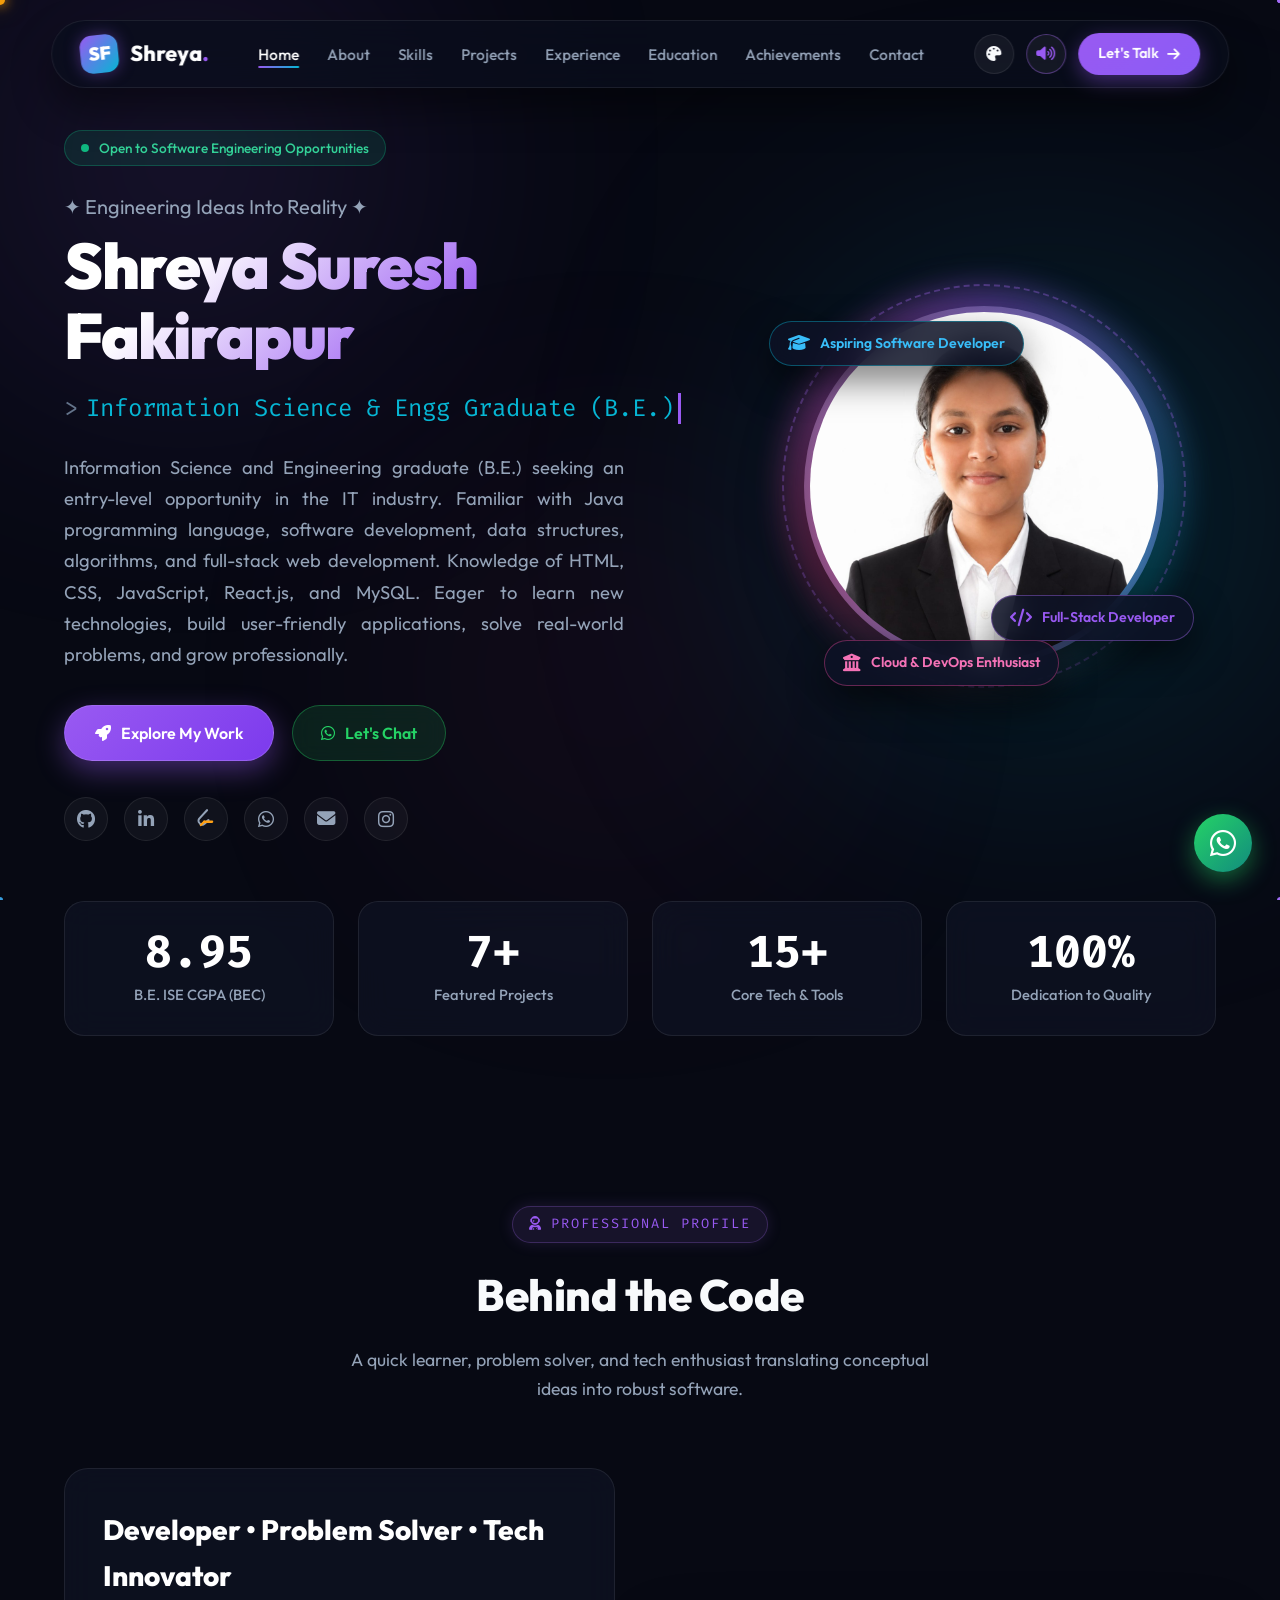
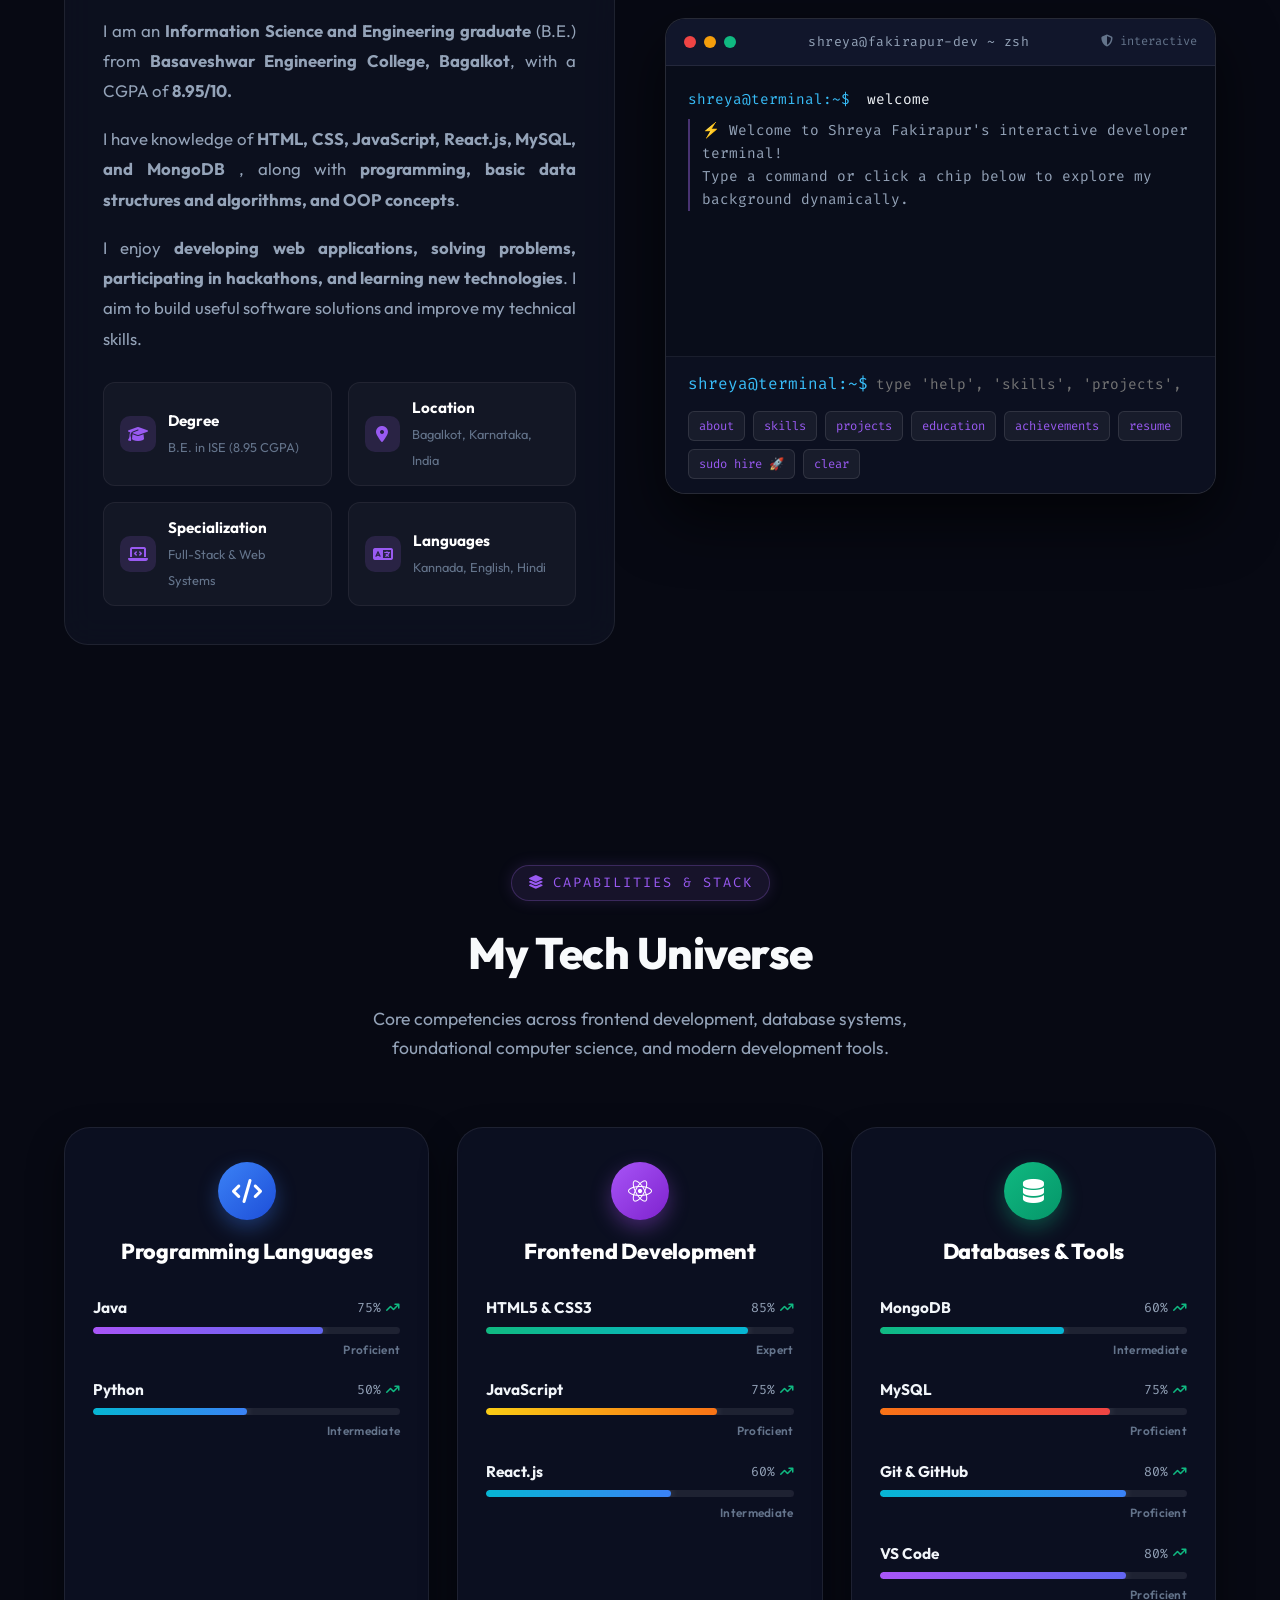
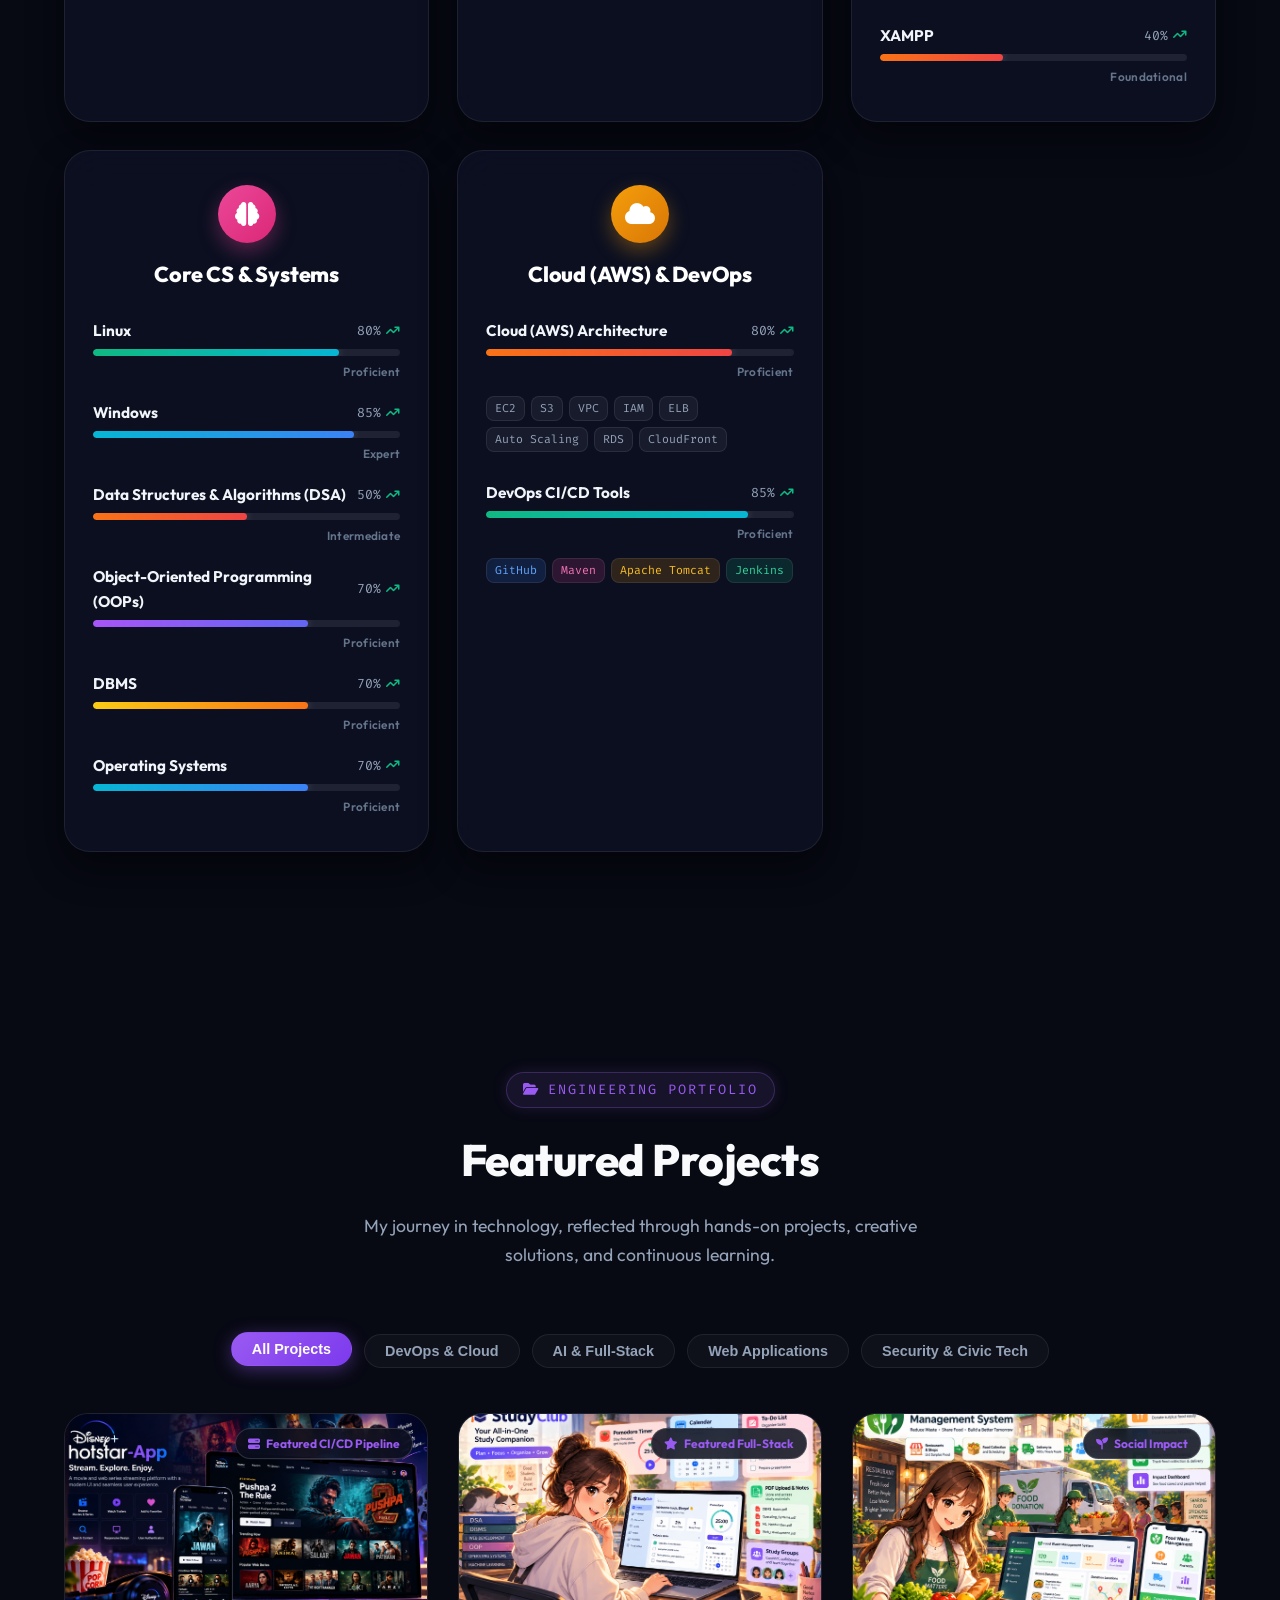
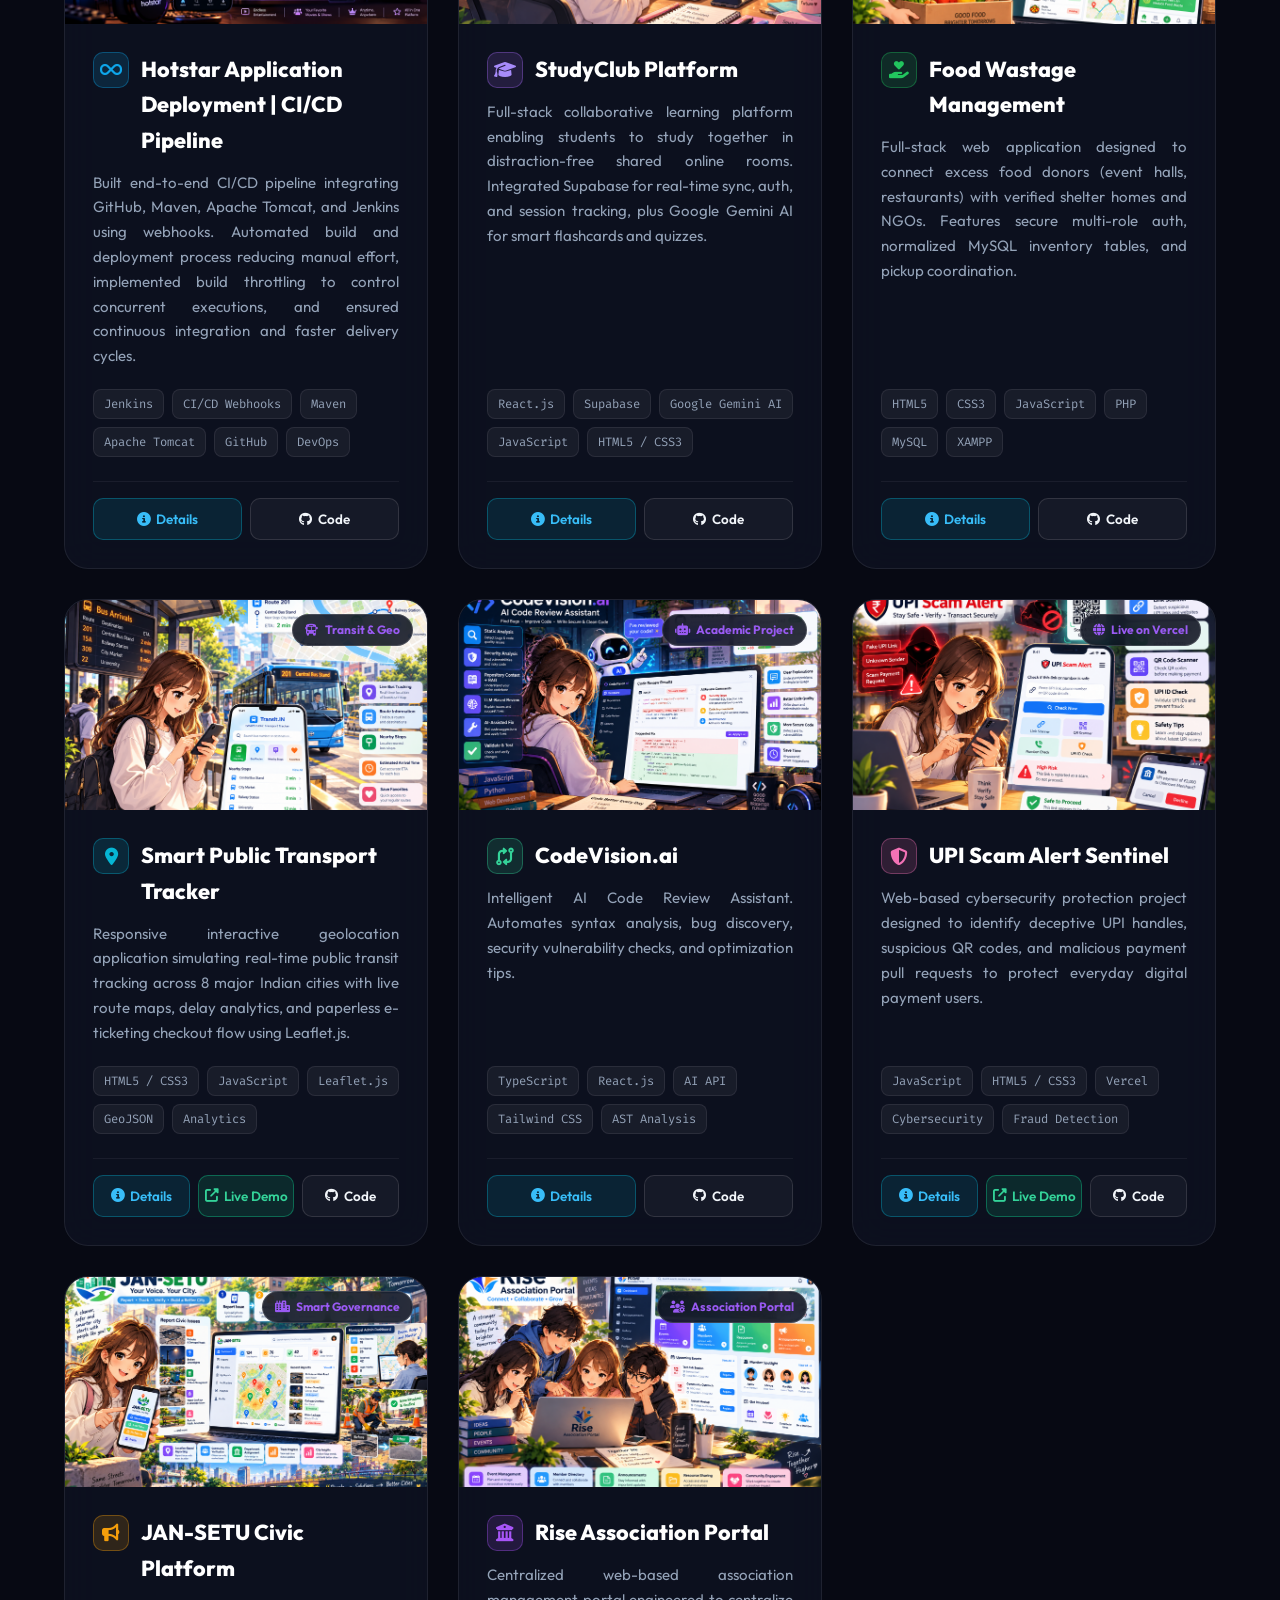
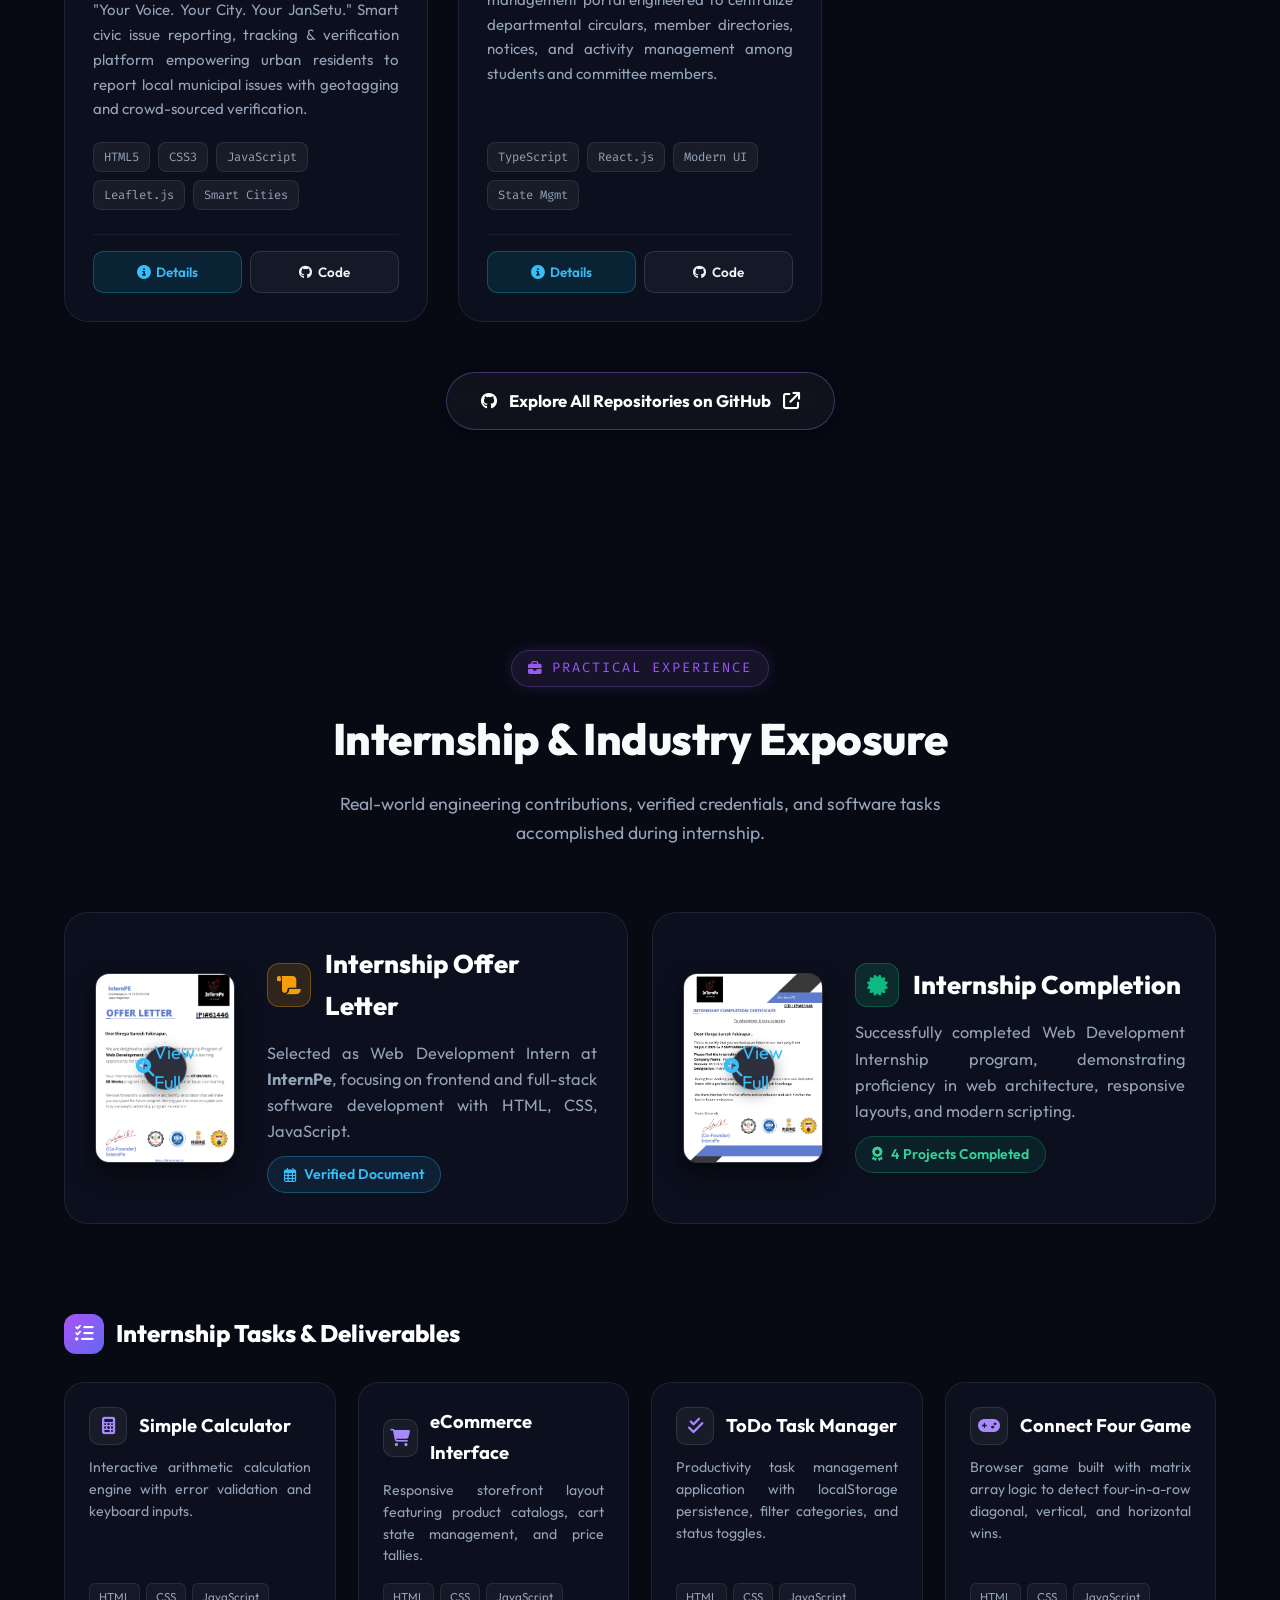
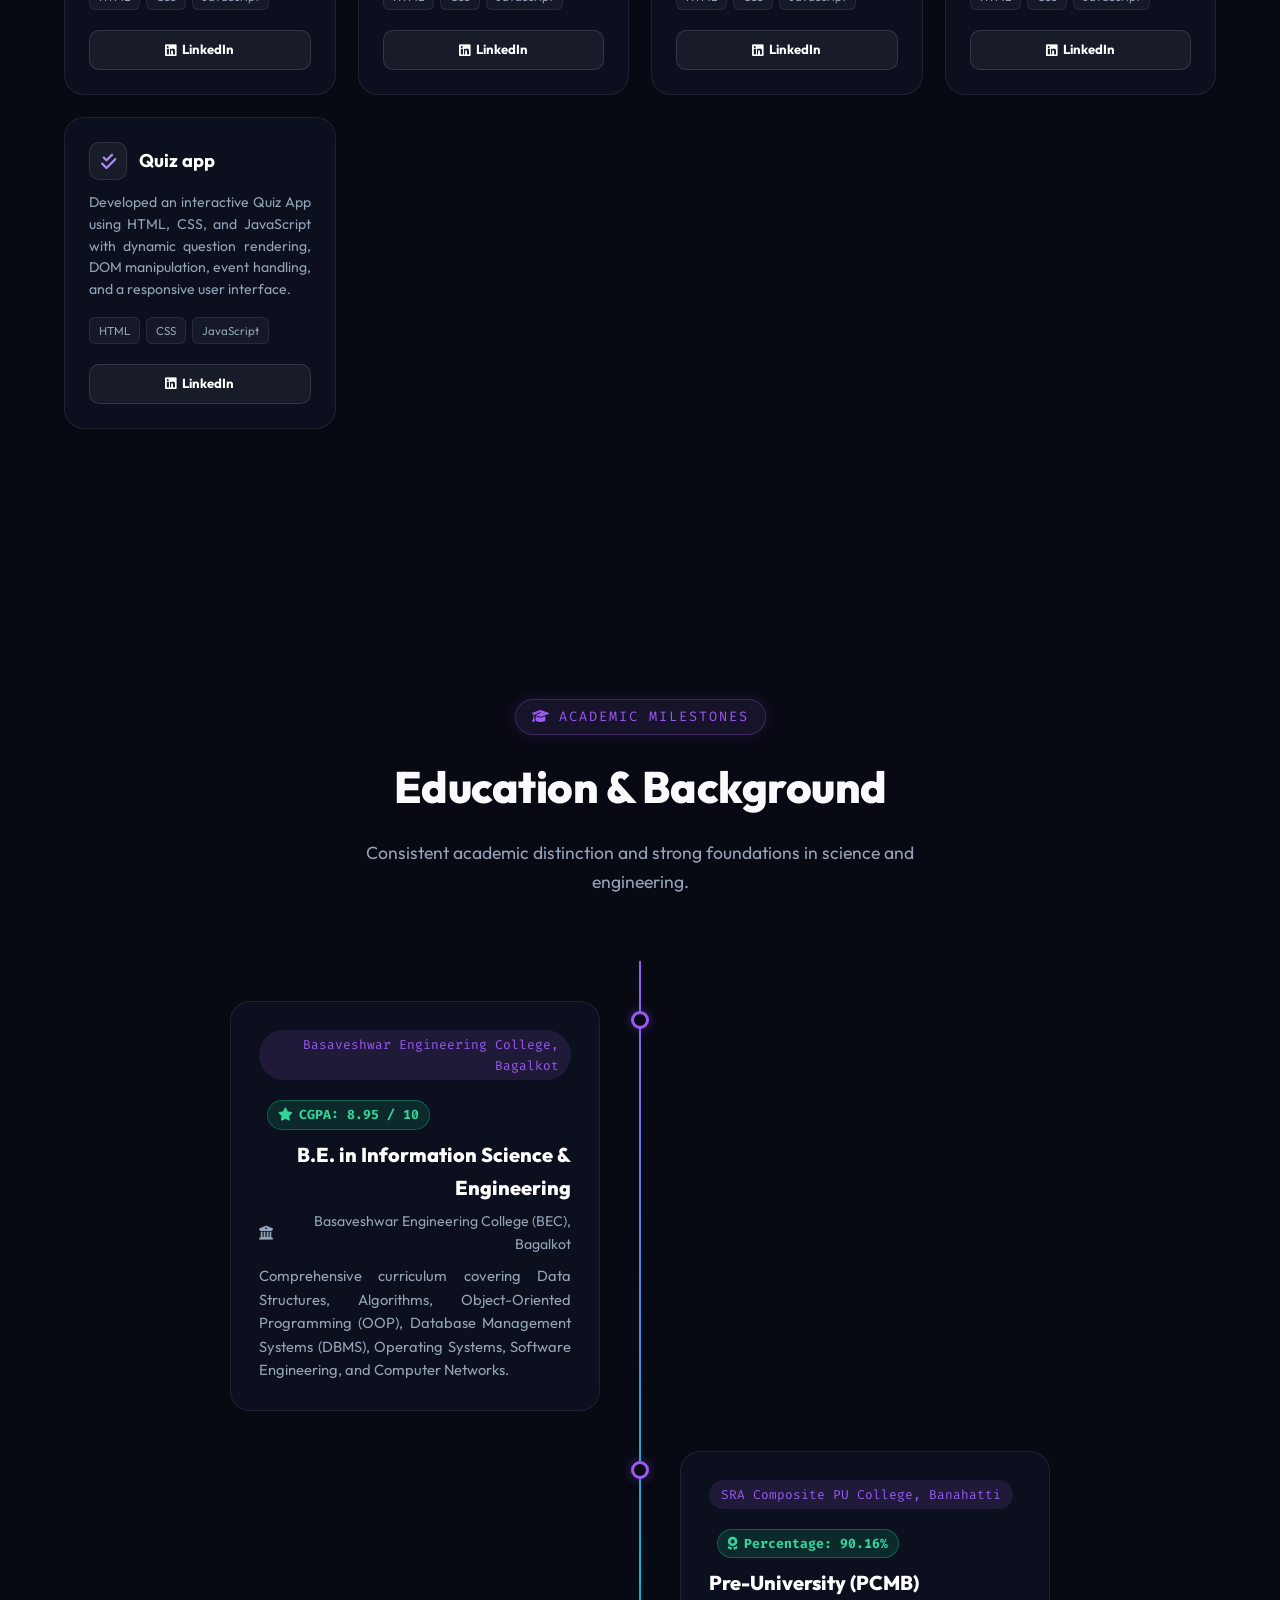
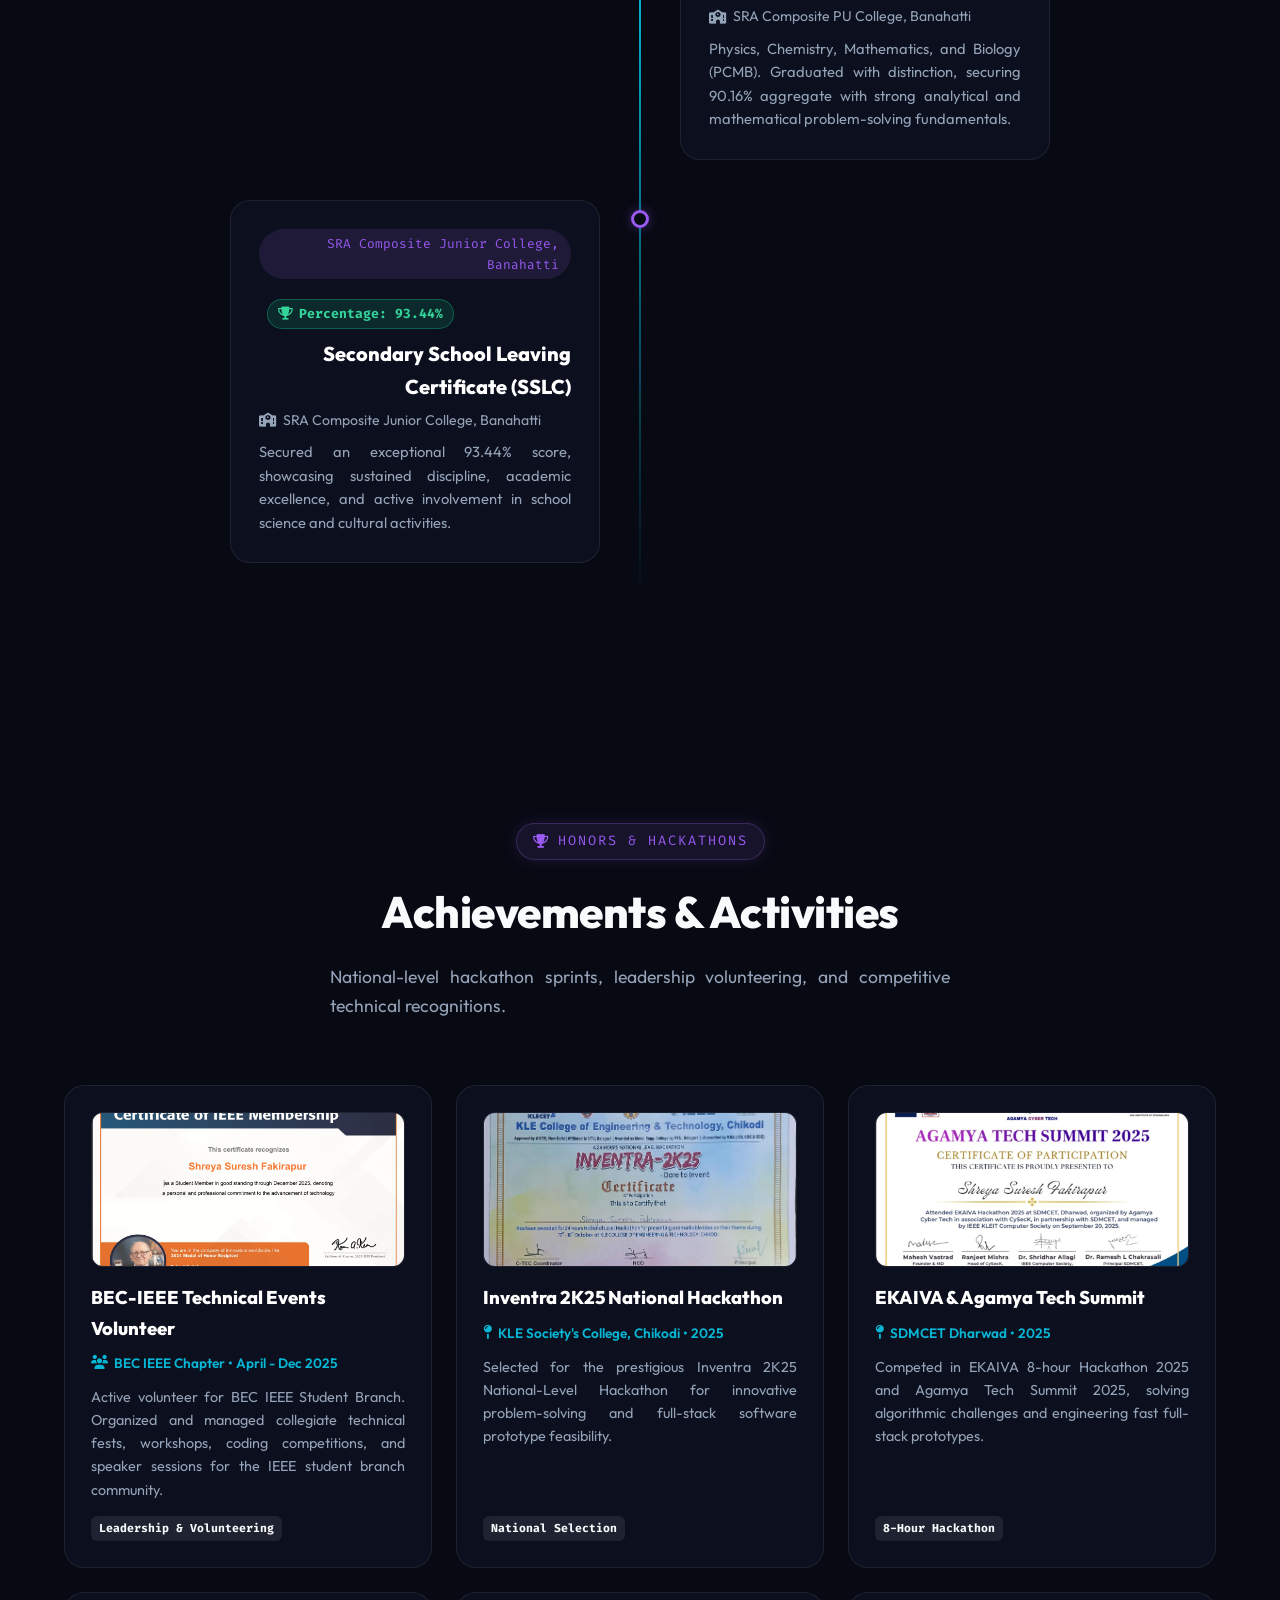
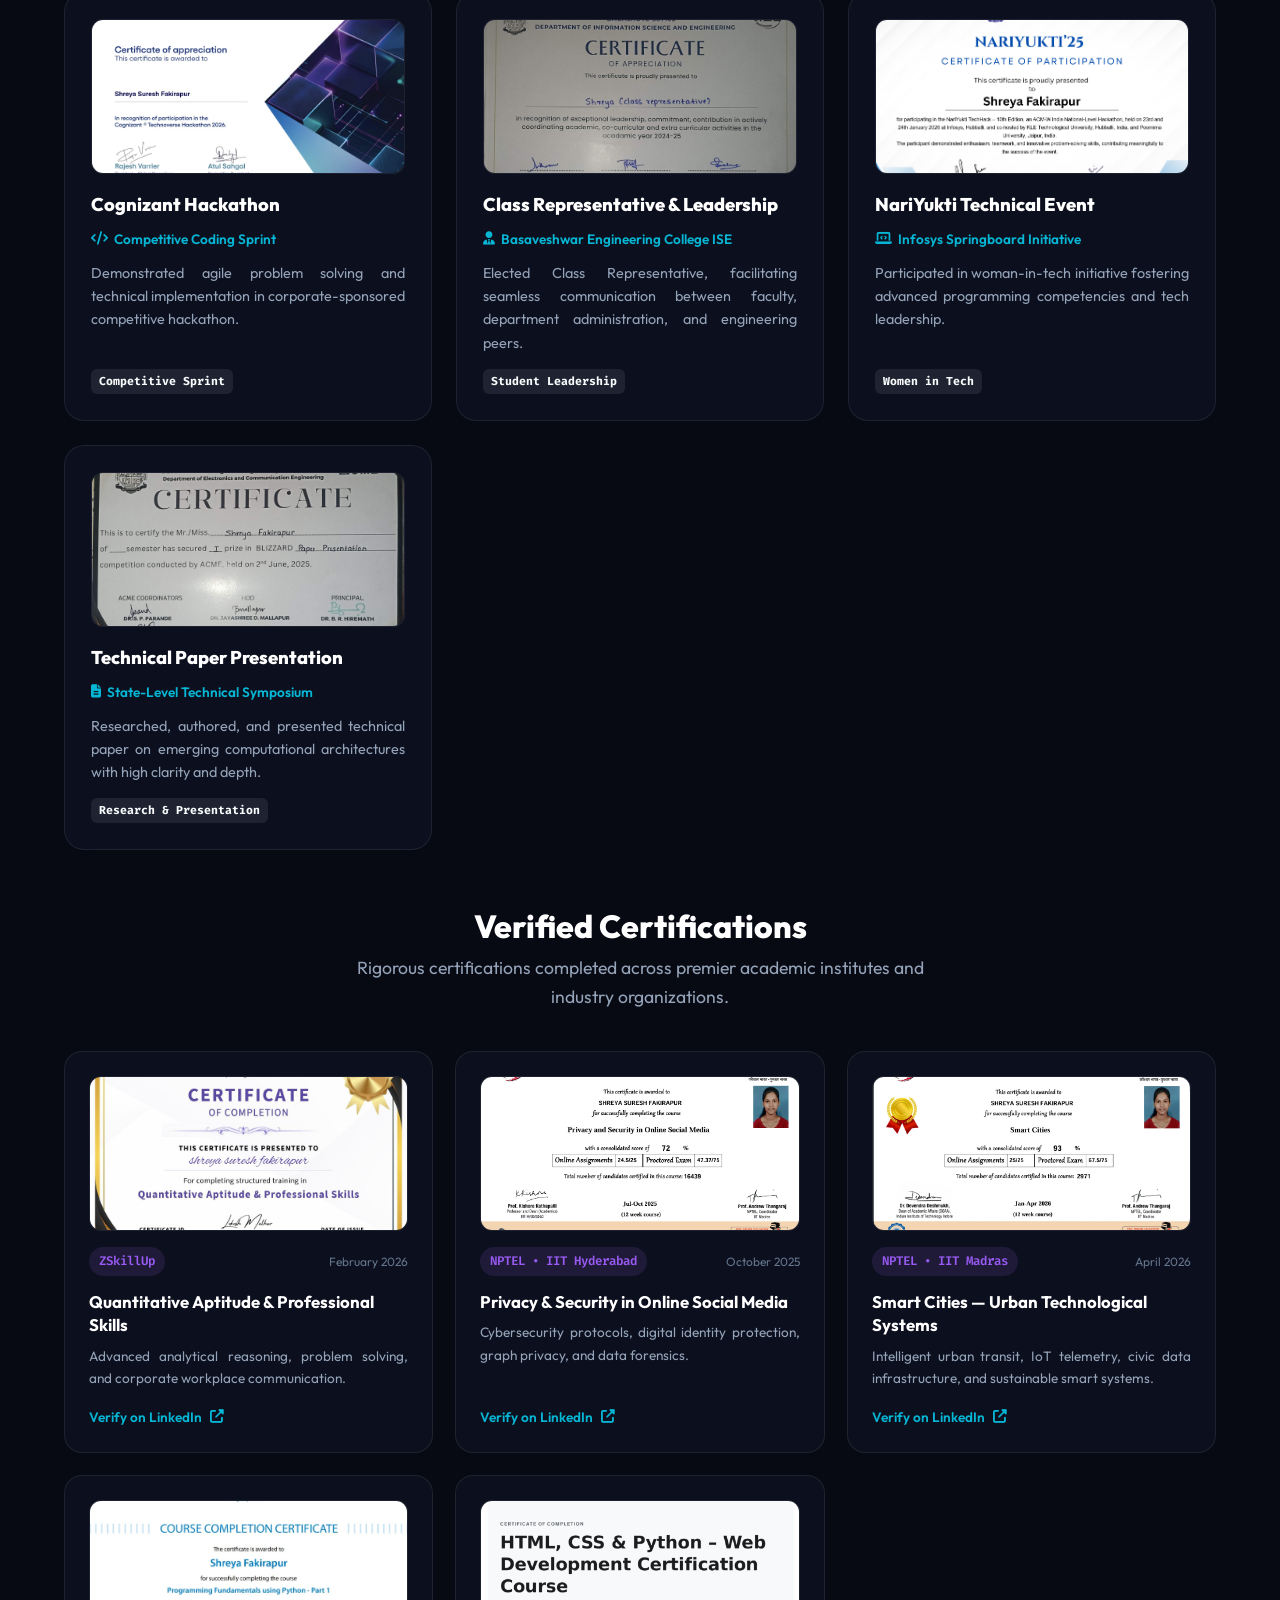
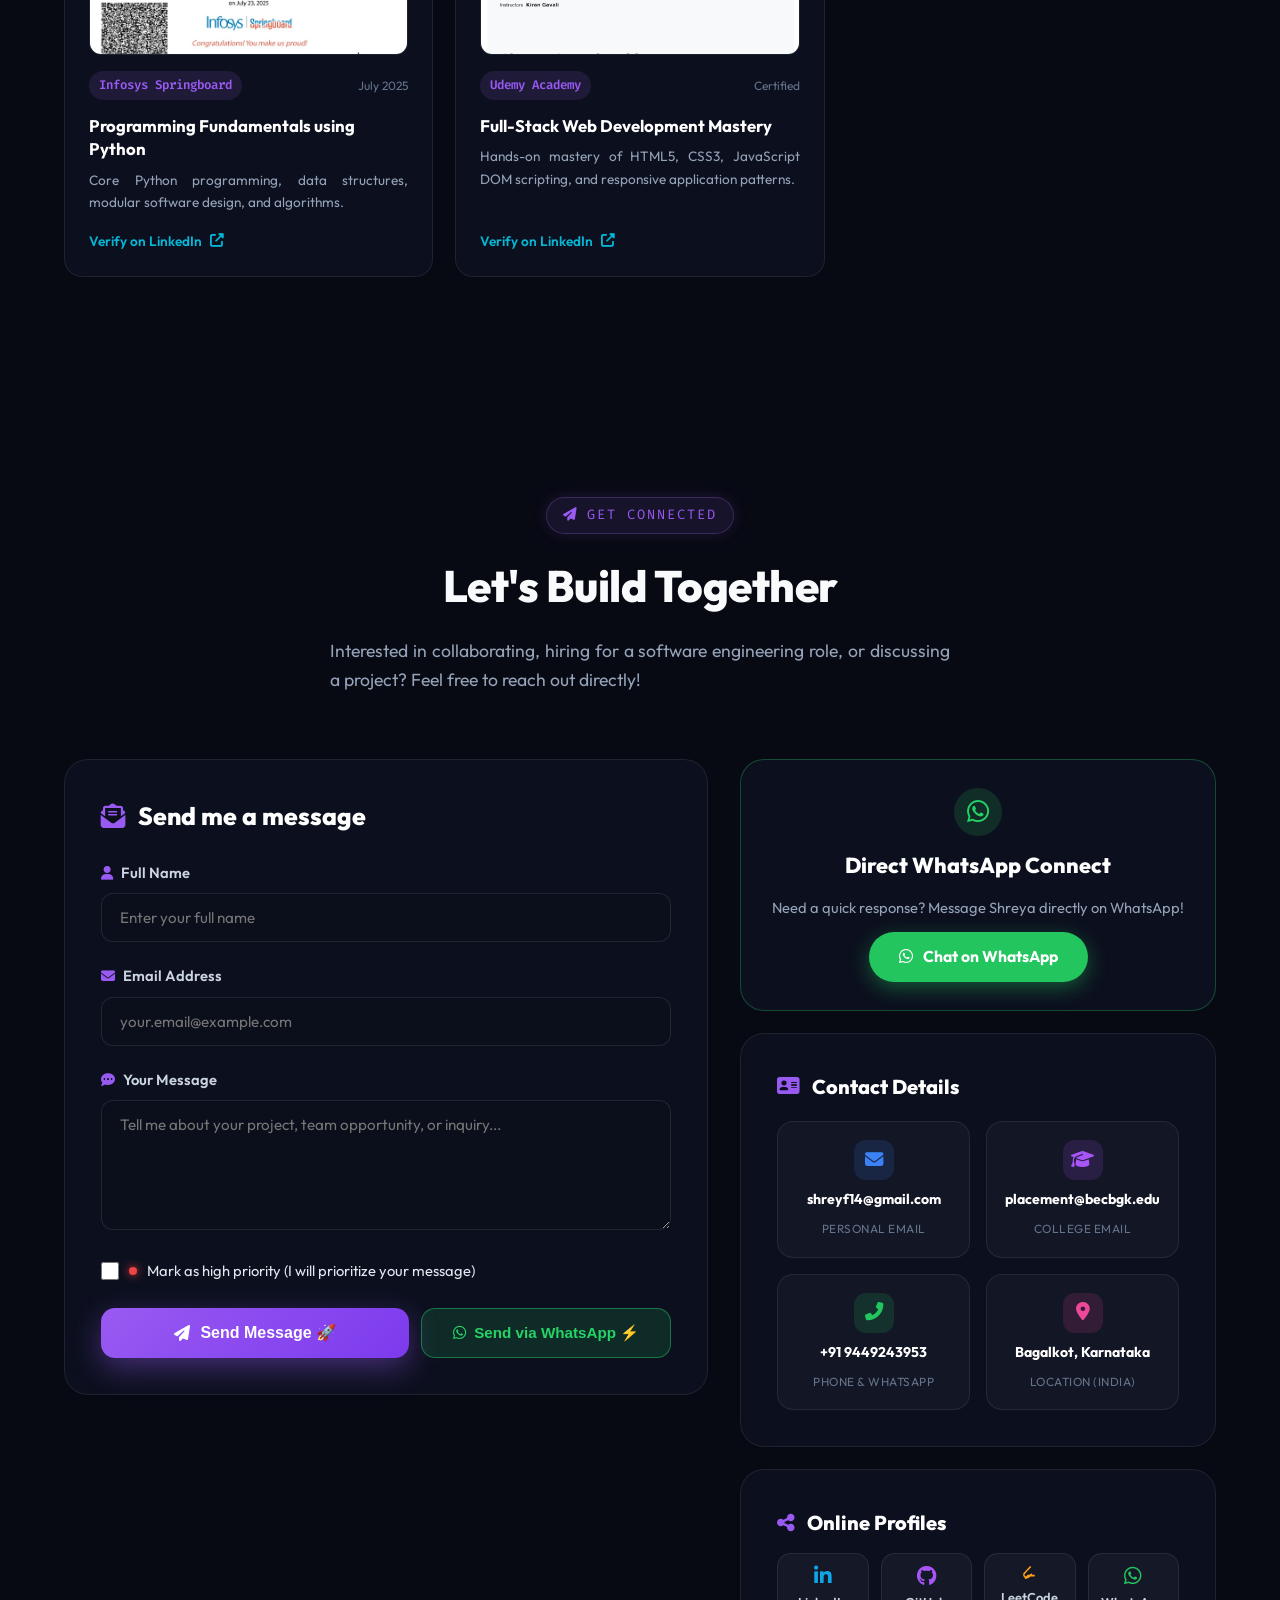
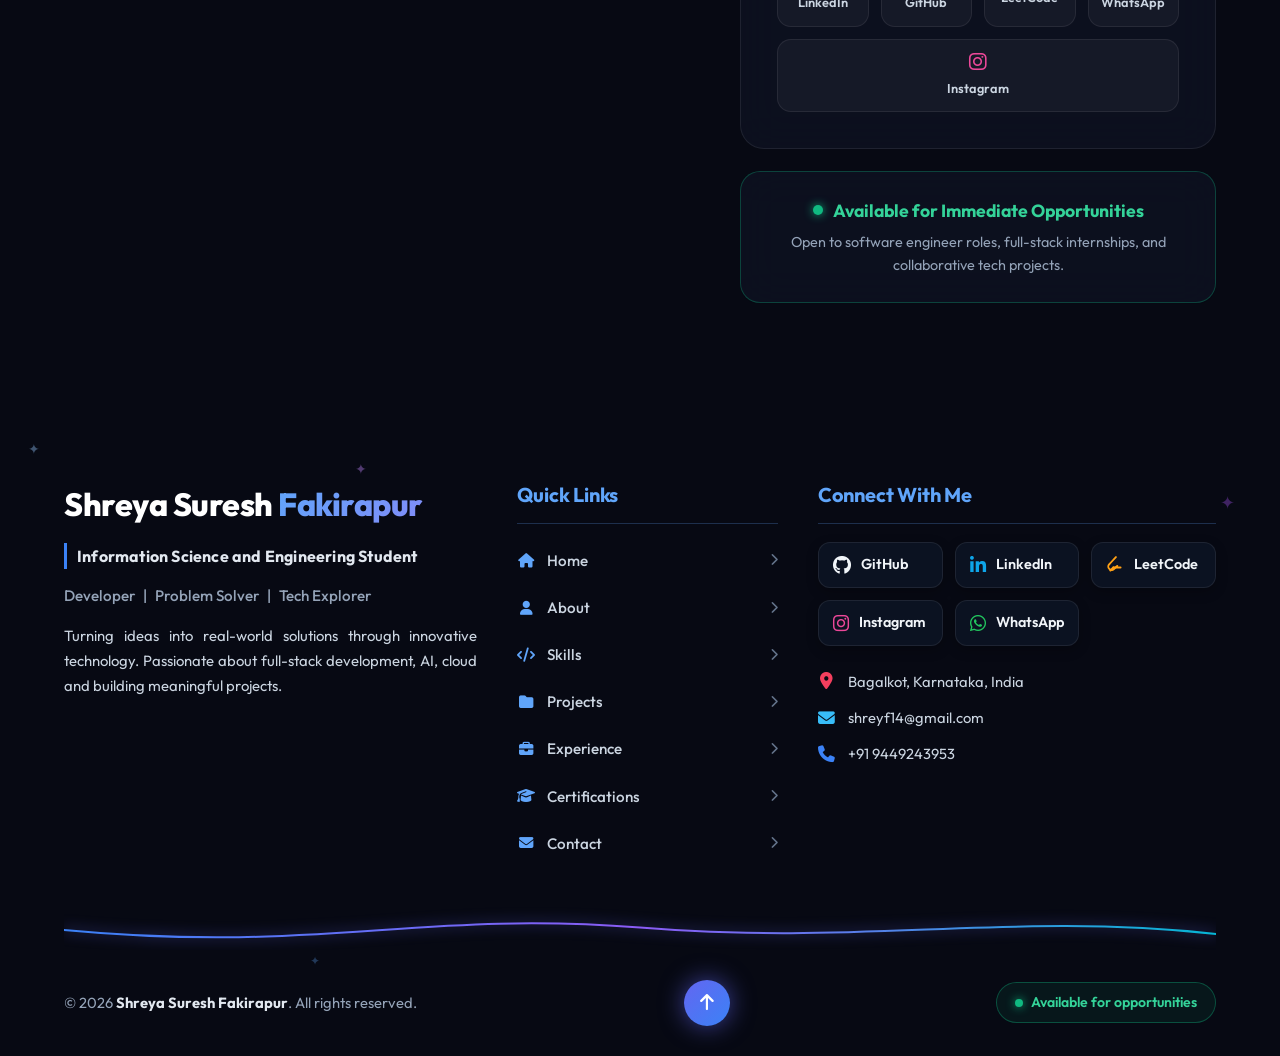
==== index.html @ 389c6261 "feat: move tap sound on/off button beside navbar palette icon and remove bottom-left floating palett" ====
<!DOCTYPE html>
<html lang="en">
<head>
  <meta charset="UTF-8">
  <meta name="viewport" content="width=device-width, initial-scale=1.0">
  <title>Shreya Suresh Fakirapur | Full-Stack Developer & Information Science Engineer</title>
  <meta name="description" content="Portfolio of Shreya Suresh Fakirapur - Information Science & Engineering graduate (B.E.), Full-Stack Developer, and AI enthusiast building creative, real-world solutions.">
  <meta name="keywords" content="Shreya Suresh Fakirapur, Shreya Fakirapur, Portfolio, Full-Stack Developer, Information Science, React, JavaScript, PHP, MySQL, Python, Bagalkot">
  <meta name="author" content="Shreya Suresh Fakirapur">

  <!-- Open Graph / Meta -->
  <meta property="og:title" content="Shreya Suresh Fakirapur | Developer Portfolio">
  <meta property="og:description" content="Explore real-world projects, skills, certifications, and interactive dev console by Shreya Fakirapur.">
  <meta property="og:type" content="website">
  <meta property="og:image" content="./assets/images/profile.jpg">

  <!-- Favicon -->
  <link rel="icon" type="image/x-icon" href="./favicon2.ico">
  <link rel="icon" type="image/png" sizes="32x32" href="./favicon.png">

  <!-- Google Fonts -->
  <link rel="preconnect" href="https://fonts.googleapis.com">
  <link rel="preconnect" href="https://fonts.gstatic.com" crossorigin>
  <link href="https://fonts.googleapis.com/css2?family=Fira+Code:wght@400;500;600&family=Outfit:wght@300;400;500;600;700;800;900&display=swap" rel="stylesheet">

  <!-- Font Awesome Icons -->
  <link rel="stylesheet" href="https://cdnjs.cloudflare.com/ajax/libs/font-awesome/6.5.1/css/all.min.css">

  <!-- Custom CSS -->
  <link rel="stylesheet" href="assets/css/style.css">

  <!-- Canvas Confetti Library -->
  <script src="https://cdn.jsdelivr.net/npm/canvas-confetti@1.9.3/dist/confetti.browser.min.js"></script>

  <!-- EmailJS SDK for Real-Time Email API -->
  <script src="https://cdn.jsdelivr.net/npm/@emailjs/browser@4/dist/email.min.js"></script>
</head>
<body>

  <!-- Custom Interactive Cursor -->
  <div class="custom-cursor"></div>
  <div class="custom-cursor-follower"></div>

  <!-- Animated Particle Canvas -->
  <canvas id="particles-canvas"></canvas>

  <!-- Ambient Light Orbs -->
  <div class="ambient-glow glow-1"></div>
  <div class="ambient-glow glow-2"></div>
  <div class="ambient-glow glow-3"></div>

  <!-- Floating Navigation -->
  <header>
    <nav class="navbar">
      <a href="#hero" class="nav-brand">
        <div class="brand-badge">SF</div>
        <span>Shreya<span style="color:var(--primary)">.</span></span>
      </a>

      <ul class="nav-links">
        <li><a href="#hero" class="active">Home</a></li>
        <li><a href="#about">About</a></li>
        <li><a href="#skills">Skills</a></li>
        <li><a href="#projects">Projects</a></li>
        <li><a href="#experience">Experience</a></li>
        <li><a href="#education">Education</a></li>
        <li><a href="#achievements">Achievements</a></li>
        <li><a href="#contact">Contact</a></li>
      </ul>

      <div class="nav-actions">
        <!-- Theme Accent Switcher -->
        <button id="theme-toggle" class="icon-btn" title="Cycle Theme Glow" aria-label="Cycle Theme Glow">
          <i class="fas fa-palette"></i>
        </button>

        <!-- Tap Sound On/Off Toggle Button -->
        <button id="sound-toggle" class="icon-btn" title="Tap Sound: ON (Click to Mute)" aria-label="Toggle Tap Sound">
          <i class="fas fa-volume-up"></i>
        </button>

        <!-- Contact CTA -->
        <a href="#contact" class="nav-cta">
          <span>Let's Talk</span>
          <i class="fas fa-arrow-right"></i>
        </a>

        <!-- Mobile Hamburger -->
        <button class="hamburger-btn" aria-label="Toggle Navigation Menu">
          <i class="fas fa-bars"></i>
        </button>
      </div>
    </nav>
  </header>

  <!-- Main Content -->
  <main>

    <!-- HERO SECTION -->
    <section id="hero" class="hero">
      <div class="container hero-grid">
        <div class="hero-content">
          <div class="hero-status-pill">
            <span class="pulse-dot"></span>
            <span>Open to Software Engineering Opportunities</span>
          </div>

          <p class="hero-greeting">✦ Engineering Ideas Into Reality ✦</p>
          <h1 class="hero-name">
            <span class="gradient-text">Shreya Suresh Fakirapur</span>
          </h1>

          <div class="hero-typing-wrapper">
            <span class="typing-prefix">></span>
            <span id="typing-text"></span>
            <span class="typing-cursor"></span>
          </div>

          <p class="hero-description" style="text-align: justify;" >
           Information Science and Engineering graduate (B.E.) seeking an entry-level opportunity in the IT industry. Familiar with Java programming language, software development, data structures, algorithms, and full-stack web development. Knowledge of HTML, CSS, JavaScript, React.js, and MySQL. Eager to learn new technologies, build user-friendly applications, solve real-world problems, and grow professionally.
          </p>

          <div class="hero-cta-group">
            <a href="#projects" class="btn-primary">
              <i class="fas fa-rocket"></i>
              <span>Explore My Work</span>
            </a>
            <a href="https://wa.me/919449243953?text=Hi%20Shreya!%20I%20found%20your%20portfolio%20and%20would%20like%20to%20connect." target="_blank" rel="noopener noreferrer" class="btn-whatsapp">
              <i class="fab fa-whatsapp"></i>
              <span>Let's Chat</span>
            </a>
          </div>

          <div class="hero-social-links">
            <a href="https://github.com/shreya-s-f" target="_blank" rel="noopener noreferrer" class="social-circle" title="GitHub Profile">
              <i class="fab fa-github"></i>
            </a>
            <a href="https://www.linkedin.com/in/shreya-fakirapur-557388324" target="_blank" rel="noopener noreferrer" class="social-circle" title="LinkedIn Profile">
              <i class="fab fa-linkedin-in"></i>
            </a>
            <a href="https://leetcode.com/u/TvbZu83qdg/" target="_blank" rel="noopener noreferrer" class="social-circle" title="LeetCode Profile">
              <svg width="20" height="20" viewBox="0 0 24 24" fill="currentColor">
                <path d="M13.483 0a1.374 1.374 0 0 0-.961.438L7.116 6.226l-3.854 4.126a5.266 5.266 0 0 0-1.209 2.104 5.35 5.35 0 0 0-.125.513 5.527 5.527 0 0 0 .062 2.362 5.83 5.83 0 0 0 .349 1.017 5.938 5.938 0 0 0 4.96 3.65c.677.03 1.353-.064 1.996-.279.643-.215 1.239-.556 1.748-1.002l4.877-4.275a1.378 1.378 0 0 0 .092-1.95 1.385 1.385 0 0 0-1.954-.092l-4.88 4.274a3.17 3.17 0 0 1-2.054.686 3.195 3.195 0 0 1-2.67-1.966 3.018 3.018 0 0 1-.22-.644 3.085 3.085 0 0 1-.035-1.298 2.92 2.92 0 0 1 .668-1.168l3.854-4.126 5.405-5.787a1.384 1.384 0 0 0-.961-2.35z"/>
                <path d="M9.833 13.921a1.376 1.376 0 0 0-.972.404L4.85 18.337a1.378 1.378 0 0 0 .092 1.954 1.384 1.384 0 0 0 1.954-.092l4.01-4.012a1.377 1.377 0 0 0-.973-2.366z" fill="#FFA116"/>
                <path d="M19.345 13.921H9.833a1.376 1.376 0 0 0 0 2.752h9.512a1.376 1.376 0 0 0 0-2.752z" fill="#FFA116"/>
              </svg>
            </a>
            <a href="https://wa.me/919449243953?text=Hi%20Shreya!%20I%20found%20your%20portfolio%20and%20would%20like%20to%20connect." target="_blank" rel="noopener noreferrer" class="social-circle" title="WhatsApp Chat">
              <i class="fab fa-whatsapp"></i>
            </a>
            <a href="mailto:shreyasureshfakirapur06@gmail.com" class="social-circle" title="Email Shreya">
              <i class="fas fa-envelope"></i>
            </a>
            <a href="https://www.instagram.com/shre_154/?hl=en" target="_blank" rel="noopener noreferrer" class="social-circle" title="Instagram Profile">
              <i class="fab fa-instagram"></i>
            </a>
          </div>
        </div>

        <!-- Hero Avatar Column with Orbit Badges -->
        <div class="hero-visual">
          <div class="avatar-wrapper" data-tilt>
            <div class="avatar-glow-ring"></div>
            <div class="avatar-orbit"></div>

            <div class="avatar-image-container">
              <img src="assets/images/profile.jpg" alt="Shreya Suresh Fakirapur" class="avatar-img">
            </div>

            <!-- Floating Badges -->
            <div class="floating-badge badge-1">
              <i class="fas fa-graduation-cap"></i>
              <span>Aspiring Software Developer</span>
            </div>
            <div class="floating-badge badge-2">
              <i class="fas fa-code"></i>
              <span>Full-Stack Developer</span>
            </div>
            <div class="floating-badge badge-3">
              <i class="fas fa-university"></i>
              <span>Cloud & DevOps Enthusiast</span>
            </div>
          </div>
        </div>
      </div>
    </section>

    <!-- STATS METRICS STRIP -->
    <div class="stats-strip">
      <div class="container stats-grid">
        <div class="stat-card" data-tilt>
          <div class="stat-number" data-target="8.95" data-decimal="true">0</div>
          <div class="stat-label">B.E. ISE CGPA (BEC)</div>
        </div>
        <div class="stat-card" data-tilt>
          <div class="stat-number" data-target="7" data-suffix="+">0</div>
          <div class="stat-label">Featured Projects</div>
        </div>
        <div class="stat-card" data-tilt>
          <div class="stat-number" data-target="15" data-suffix="+">0</div>
          <div class="stat-label">Core Tech & Tools</div>
        </div>
        <div class="stat-card" data-tilt>
          <div class="stat-number" data-target="100" data-suffix="%">0</div>
          <div class="stat-label">Dedication to Quality</div>
        </div>
      </div>
    </div>

    <!-- ABOUT SECTION & DEV TERMINAL -->
    <section id="about">
      <div class="container">
        <div class="section-header">
          <div class="section-tag">
            <i class="fas fa-user-astronaut"></i>
            <span>Professional Profile</span>
          </div>
          <h2 class="section-title">Behind the Code</h2>
          <p class="section-subtitle">A quick learner, problem solver, and tech enthusiast translating conceptual ideas into robust software.</p>
        </div>

        <div class="about-grid">
          <div class="about-card" data-tilt>
            <h3 style="font-size: 1.75rem; font-weight: 800; margin-bottom: 16px; color: #fff;">
              Developer • Problem Solver • Tech Innovator
            </h3>
            <p style="text-align: justify;">
              I am an <b>Information Science and Engineering graduate</b> (B.E.) from <b>Basaveshwar Engineering College, Bagalkot</b>, with a CGPA of <b>8.95/10.</b>
            </p>
            <p style="text-align: justify;">
              I have knowledge of <b>HTML, CSS, JavaScript, React.js,  MySQL, and MongoDB </b>, along with <b>programming, basic data structures and algorithms, and OOP concepts</b>.
            </p>
            <p style="text-align: justify;">
             I enjoy <b>developing web applications, solving problems, participating in hackathons, and learning new technologies</b>. I aim to build useful software solutions and improve my technical skills.
            </p>

            <div class="about-highlights">
              <div class="highlight-item">
                <div class="highlight-icon"><i class="fas fa-graduation-cap"></i></div>
                <div class="highlight-text">
                  <h4>Degree</h4>
                  <span>B.E. in ISE (8.95 CGPA)</span>
                </div>
              </div>
              <div class="highlight-item">
                <div class="highlight-icon"><i class="fas fa-map-marker-alt"></i></div>
                <div class="highlight-text">
                  <h4>Location</h4>
                  <span>Bagalkot, Karnataka, India</span>
                </div>
              </div>
              <div class="highlight-item">
                <div class="highlight-icon"><i class="fas fa-laptop-code"></i></div>
                <div class="highlight-text">
                  <h4>Specialization</h4>
                  <span>Full-Stack &amp; Web Systems</span>
                </div>
              </div>
              <div class="highlight-item">
                <div class="highlight-icon"><i class="fas fa-language"></i></div>
                <div class="highlight-text">
                  <h4>Languages</h4>
                  <span>Kannada, English, Hindi</span>
                </div>
              </div>
            </div>
          </div>

          <!-- Interactive Terminal Window -->
          <div class="terminal-window" data-tilt>
            <div class="terminal-header">
              <div class="terminal-dots">
                <span class="dot dot-red"></span>
                <span class="dot dot-yellow"></span>
                <span class="dot dot-green"></span>
              </div>
              <div class="terminal-title">shreya@fakirapur-dev ~ zsh</div>
              <div style="font-size: 0.75rem; color: #64748b;"><i class="fas fa-shield-alt"></i> interactive</div>
            </div>

            <div class="terminal-body" id="terminal-body">
              <div class="term-line">
                <span class="term-prompt">shreya@terminal:~$</span>
                <span class="term-command">welcome</span>
              </div>
              <div class="term-output">
                ⚡ Welcome to Shreya Fakirapur's interactive developer terminal!<br>
                Type a command or click a chip below to explore my background dynamically.
              </div>
            </div>

            <div style="padding: 14px 22px; background: #0c1020; border-top: 1px solid rgba(255,255,255,0.06);">
              <div class="term-input-row">
                <span class="term-prompt">shreya@terminal:~$</span>
                <input type="text" id="terminal-input" class="term-input" placeholder="type 'help', 'skills', 'projects', 'sudo hire'..." autocomplete="off">
              </div>

              <div class="term-hints">
                <span class="term-chip" data-cmd="about">about</span>
                <span class="term-chip" data-cmd="skills">skills</span>
                <span class="term-chip" data-cmd="projects">projects</span>
                <span class="term-chip" data-cmd="education">education</span>
                <span class="term-chip" data-cmd="achievements">achievements</span>
                <span class="term-chip" data-cmd="resume">resume</span>
                <span class="term-chip" data-cmd="sudo hire">sudo hire 🚀</span>
                <span class="term-chip" data-cmd="clear">clear</span>
              </div>
            </div>
          </div>
        </div>
      </div>
    </section>

    <!-- SKILLS SECTION -->
    <section id="skills">
      <div class="container">
        <div class="section-header">
          <div class="section-tag">
            <i class="fas fa-layer-group"></i>
            <span>Capabilities & Stack</span>
          </div>
          <h2 class="section-title">My Tech Universe</h2>
          <p class="section-subtitle">Core competencies across frontend development, database systems, foundational computer science, and modern development tools.</p>
        </div>

        <div class="skills-category-grid">
          <!-- 1. Programming Languages & Skills Matrix -->
          <div class="skill-category-card" data-tilt>
            <div class="cat-header">
              <div class="cat-icon-circle cat-icon-blue">
                <i class="fas fa-code"></i>
              </div>
              <h3 class="cat-title">Programming Languages</h3>
            </div>
            <div class="skill-list">
              <div class="skill-row">
                <div class="skill-row-top">
                  <span class="skill-name-txt">Java</span>
                  <div class="skill-meta-txt">
                    <span>75%</span>
                    <i class="fas fa-arrow-trend-up skill-trend-icon"></i>
                  </div>
                </div>
                <div class="skill-track">
                  <div class="skill-fill fill-purple" style="width: 75%;"></div>
                </div>
                <span class="skill-level-tag">Proficient</span>
              </div>

              <div class="skill-row">
                <div class="skill-row-top">
                  <span class="skill-name-txt">Python</span>
                  <div class="skill-meta-txt">
                    <span>50%</span>
                    <i class="fas fa-arrow-trend-up skill-trend-icon"></i>
                  </div>
                </div>
                <div class="skill-track">
                  <div class="skill-fill fill-cyan" style="width: 50%;"></div>
                </div>
                <span class="skill-level-tag">Intermediate</span>
              </div>
            </div>
          </div>

          <!-- 2. Frontend Development -->
          <div class="skill-category-card" data-tilt>
            <div class="cat-header">
              <div class="cat-icon-circle cat-icon-purple">
                <i class="fab fa-react"></i>
              </div>
              <h3 class="cat-title">Frontend Development</h3>
            </div>
            <div class="skill-list">
              <div class="skill-row">
                <div class="skill-row-top">
                  <span class="skill-name-txt">HTML5 &amp; CSS3</span>
                  <div class="skill-meta-txt">
                    <span>85%</span>
                    <i class="fas fa-arrow-trend-up skill-trend-icon"></i>
                  </div>
                </div>
                <div class="skill-track">
                  <div class="skill-fill fill-green" style="width: 85%;"></div>
                </div>
                <span class="skill-level-tag">Expert</span>
              </div>

              <div class="skill-row">
                <div class="skill-row-top">
                  <span class="skill-name-txt">JavaScript</span>
                  <div class="skill-meta-txt">
                    <span>75%</span>
                    <i class="fas fa-arrow-trend-up skill-trend-icon"></i>
                  </div>
                </div>
                <div class="skill-track">
                  <div class="skill-fill fill-yellow" style="width: 75%;"></div>
                </div>
                <span class="skill-level-tag">Proficient</span>
              </div>

              <div class="skill-row">
                <div class="skill-row-top">
                  <span class="skill-name-txt">React.js</span>
                  <div class="skill-meta-txt">
                    <span>60%</span>
                    <i class="fas fa-arrow-trend-up skill-trend-icon"></i>
                  </div>
                </div>
                <div class="skill-track">
                  <div class="skill-fill fill-cyan" style="width: 60%;"></div>
                </div>
                <span class="skill-level-tag">Intermediate</span>
              </div>
            </div>
          </div>

          <!-- 3. Databases & Tools -->
          <div class="skill-category-card" data-tilt>
            <div class="cat-header">
              <div class="cat-icon-circle cat-icon-green">
                <i class="fas fa-database"></i>
              </div>
              <h3 class="cat-title">Databases &amp; Tools</h3>
            </div>
            <div class="skill-list">
              <div class="skill-row">
                <div class="skill-row-top">
                  <span class="skill-name-txt">MongoDB</span>
                  <div class="skill-meta-txt">
                    <span>60%</span>
                    <i class="fas fa-arrow-trend-up skill-trend-icon"></i>
                  </div>
                </div>
                <div class="skill-track">
                  <div class="skill-fill fill-green" style="width: 60%;"></div>
                </div>
                <span class="skill-level-tag">Intermediate</span>
              </div>

              <div class="skill-row">
                <div class="skill-row-top">
                  <span class="skill-name-txt">MySQL</span>
                  <div class="skill-meta-txt">
                    <span>75%</span>
                    <i class="fas fa-arrow-trend-up skill-trend-icon"></i>
                  </div>
                </div>
                <div class="skill-track">
                  <div class="skill-fill fill-orange" style="width: 75%;"></div>
                </div>
                <span class="skill-level-tag">Proficient</span>
              </div>

              <div class="skill-row">
                <div class="skill-row-top">
                  <span class="skill-name-txt">Git &amp; GitHub</span>
                  <div class="skill-meta-txt">
                    <span>80%</span>
                    <i class="fas fa-arrow-trend-up skill-trend-icon"></i>
                  </div>
                </div>
                <div class="skill-track">
                  <div class="skill-fill fill-cyan" style="width: 80%;"></div>
                </div>
                <span class="skill-level-tag">Proficient</span>
              </div>

              <div class="skill-row">
                <div class="skill-row-top">
                  <span class="skill-name-txt">VS Code</span>
                  <div class="skill-meta-txt">
                    <span>80%</span>
                    <i class="fas fa-arrow-trend-up skill-trend-icon"></i>
                  </div>
                </div>
                <div class="skill-track">
                  <div class="skill-fill fill-purple" style="width: 80%;"></div>
                </div>
                <span class="skill-level-tag">Proficient</span>
              </div>

              <div class="skill-row">
                <div class="skill-row-top">
                  <span class="skill-name-txt">XAMPP</span>
                  <div class="skill-meta-txt">
                    <span>40%</span>
                    <i class="fas fa-arrow-trend-up skill-trend-icon"></i>
                  </div>
                </div>
                <div class="skill-track">
                  <div class="skill-fill fill-orange" style="width: 40%;"></div>
                </div>
                <span class="skill-level-tag">Foundational</span>
              </div>
            </div>
          </div>

          <!-- 4. Core Computer Science & Systems -->
          <div class="skill-category-card" data-tilt>
            <div class="cat-header">
              <div class="cat-icon-circle cat-icon-pink">
                <i class="fas fa-brain"></i>
              </div>
              <h3 class="cat-title">Core CS &amp; Systems</h3>
            </div>
            <div class="skill-list">
              <div class="skill-row">
                <div class="skill-row-top">
                  <span class="skill-name-txt">Linux</span>
                  <div class="skill-meta-txt">
                    <span>80%</span>
                    <i class="fas fa-arrow-trend-up skill-trend-icon"></i>
                  </div>
                </div>
                <div class="skill-track">
                  <div class="skill-fill fill-green" style="width: 80%;"></div>
                </div>
                <span class="skill-level-tag">Proficient</span>
              </div>

              <div class="skill-row">
                <div class="skill-row-top">
                  <span class="skill-name-txt">Windows</span>
                  <div class="skill-meta-txt">
                    <span>85%</span>
                    <i class="fas fa-arrow-trend-up skill-trend-icon"></i>
                  </div>
                </div>
                <div class="skill-track">
                  <div class="skill-fill fill-cyan" style="width: 85%;"></div>
                </div>
                <span class="skill-level-tag">Expert</span>
              </div>

              <div class="skill-row">
                <div class="skill-row-top">
                  <span class="skill-name-txt">Data Structures &amp; Algorithms (DSA)</span>
                  <div class="skill-meta-txt">
                    <span>50%</span>
                    <i class="fas fa-arrow-trend-up skill-trend-icon"></i>
                  </div>
                </div>
                <div class="skill-track">
                  <div class="skill-fill fill-orange" style="width: 50%;"></div>
                </div>
                <span class="skill-level-tag">Intermediate</span>
              </div>

              <div class="skill-row">
                <div class="skill-row-top">
                  <span class="skill-name-txt">Object-Oriented Programming (OOPs)</span>
                  <div class="skill-meta-txt">
                    <span>70%</span>
                    <i class="fas fa-arrow-trend-up skill-trend-icon"></i>
                  </div>
                </div>
                <div class="skill-track">
                  <div class="skill-fill fill-purple" style="width: 70%;"></div>
                </div>
                <span class="skill-level-tag">Proficient</span>
              </div>

              <div class="skill-row">
                <div class="skill-row-top">
                  <span class="skill-name-txt">DBMS</span>
                  <div class="skill-meta-txt">
                    <span>70%</span>
                    <i class="fas fa-arrow-trend-up skill-trend-icon"></i>
                  </div>
                </div>
                <div class="skill-track">
                  <div class="skill-fill fill-yellow" style="width: 70%;"></div>
                </div>
                <span class="skill-level-tag">Proficient</span>
              </div>

              <div class="skill-row">
                <div class="skill-row-top">
                  <span class="skill-name-txt">Operating Systems</span>
                  <div class="skill-meta-txt">
                    <span>70%</span>
                    <i class="fas fa-arrow-trend-up skill-trend-icon"></i>
                  </div>
                </div>
                <div class="skill-track">
                  <div class="skill-fill fill-cyan" style="width: 70%;"></div>
                </div>
                <span class="skill-level-tag">Proficient</span>
              </div>
            </div>
          </div>

          <!-- 5. Cloud (AWS) & DevOps -->
          <div class="skill-category-card" data-tilt>
            <div class="cat-header">
              <div class="cat-icon-circle cat-icon-orange">
                <i class="fas fa-cloud"></i>
              </div>
              <h3 class="cat-title">Cloud (AWS) &amp; DevOps</h3>
            </div>
            <div class="skill-list">
              <div class="skill-row">
                <div class="skill-row-top">
                  <span class="skill-name-txt">Cloud (AWS) Architecture</span>
                  <div class="skill-meta-txt">
                    <span>80%</span>
                    <i class="fas fa-arrow-trend-up skill-trend-icon"></i>
                  </div>
                </div>
                <div class="skill-track">
                  <div class="skill-fill fill-orange" style="width: 80%;"></div>
                </div>
                <span class="skill-level-tag">Proficient</span>
                <div style="display: flex; flex-wrap: wrap; gap: 6px; margin-top: 8px;">
                  <span class="project-tag" style="font-size: 0.72rem; padding: 2px 8px;">EC2</span>
                  <span class="project-tag" style="font-size: 0.72rem; padding: 2px 8px;">S3</span>
                  <span class="project-tag" style="font-size: 0.72rem; padding: 2px 8px;">VPC</span>
                  <span class="project-tag" style="font-size: 0.72rem; padding: 2px 8px;">IAM</span>
                  <span class="project-tag" style="font-size: 0.72rem; padding: 2px 8px;">ELB</span>
                  <span class="project-tag" style="font-size: 0.72rem; padding: 2px 8px;">Auto Scaling</span>
                  <span class="project-tag" style="font-size: 0.72rem; padding: 2px 8px;">RDS</span>
                  <span class="project-tag" style="font-size: 0.72rem; padding: 2px 8px;">CloudFront</span>
                </div>
              </div>

              <div class="skill-row" style="margin-top: 10px;">
                <div class="skill-row-top">
                  <span class="skill-name-txt">DevOps CI/CD Tools</span>
                  <div class="skill-meta-txt">
                    <span>85%</span>
                    <i class="fas fa-arrow-trend-up skill-trend-icon"></i>
                  </div>
                </div>
                <div class="skill-track">
                  <div class="skill-fill fill-green" style="width: 85%;"></div>
                </div>
                <span class="skill-level-tag">Proficient</span>
                <div style="display: flex; flex-wrap: wrap; gap: 6px; margin-top: 8px;">
                  <span class="project-tag" style="font-size: 0.72rem; padding: 2px 8px; background: rgba(59, 130, 246, 0.15); color: #60a5fa;">GitHub</span>
                  <span class="project-tag" style="font-size: 0.72rem; padding: 2px 8px; background: rgba(236, 72, 153, 0.15); color: #f472b6;">Maven</span>
                  <span class="project-tag" style="font-size: 0.72rem; padding: 2px 8px; background: rgba(245, 158, 11, 0.15); color: #fbbf24;">Apache Tomcat</span>
                  <span class="project-tag" style="font-size: 0.72rem; padding: 2px 8px; background: rgba(16, 185, 129, 0.15); color: #34d399;">Jenkins</span>
                </div>
              </div>
            </div>
          </div>
        </div>
      </div>
    </section>

    <!-- PROJECTS SECTION -->
    <section id="projects">
      <div class="container">
        <div class="section-header">
          <div class="section-tag">
            <i class="fas fa-folder-open"></i>
            <span>Engineering Portfolio</span>
          </div>
          <h2 class="section-title">Featured Projects</h2>
          <p class="section-subtitle">My journey in technology, reflected through hands-on projects, creative solutions, and continuous learning.</p>
        </div>

        <div class="project-filters">
          <button class="filter-btn active" data-filter="all">All Projects</button>
          <button class="filter-btn" data-filter="devops">DevOps &amp; Cloud</button>
          <button class="filter-btn" data-filter="ai">AI &amp; Full-Stack</button>
          <button class="filter-btn" data-filter="web">Web Applications</button>
          <button class="filter-btn" data-filter="security">Security &amp; Civic Tech</button>
        </div>

        <div class="projects-grid">
          <!-- 1. Hotstar Application Deployment | CI/CD Pipeline -->
          <div class="project-card" data-category="devops web" data-tilt>
            <div class="project-banner">
              <img src="project-images/Hotstar Streaming App Cinematic Showcase.png" alt="Hotstar Application Deployment | CI/CD Pipeline" class="project-thumbnail-img">
              <div class="project-badge-top">
                <i class="fas fa-server"></i> Featured CI/CD Pipeline
              </div>
            </div>
            <div class="project-content">
              <div class="project-card-header">
                <div class="project-card-icon" style="background: rgba(14, 165, 233, 0.15); border-color: rgba(14, 165, 233, 0.35); color: #0ea5e9;">
                  <i class="fas fa-infinity"></i>
                </div>
                <h3 class="project-title" style="margin-bottom: 0;">
                  Hotstar Application Deployment | CI/CD Pipeline
                </h3>
              </div>
              <p class="project-desc" style="text-align: justify;">
                Built end-to-end CI/CD pipeline integrating GitHub, Maven, Apache Tomcat, and Jenkins using webhooks. Automated build and deployment process reducing manual effort, implemented build throttling to control concurrent executions, and ensured continuous integration and faster delivery cycles.
              </p>
              <div class="project-tags">
                <span class="project-tag">Jenkins</span>
                <span class="project-tag">CI/CD Webhooks</span>
                <span class="project-tag">Maven</span>
                <span class="project-tag">Apache Tomcat</span>
                <span class="project-tag">GitHub</span>
                <span class="project-tag">DevOps</span>
              </div>
              <div class="project-links">
                <a href="#" class="proj-btn proj-btn-details" data-project="hotstar">
                  <i class="fas fa-circle-info"></i> Details
                </a>
                <a href="https://github.com/shreya-s-f/Hotstar-App" target="_blank" rel="noopener noreferrer" class="proj-btn proj-btn-code">
                  <i class="fab fa-github"></i> Code
                </a>
              </div>
            </div>
          </div>

          <!-- 2. StudyClub -->
          <div class="project-card" data-category="ai web" data-tilt>
            <div class="project-banner">
              <img src="project-images/StudyClub_ Your All-in-One Study Companion.png" alt="StudyClub Platform" class="project-thumbnail-img">
              <div class="project-badge-top">
                <i class="fas fa-star"></i> Featured Full-Stack
              </div>
            </div>
            <div class="project-content">
              <div class="project-card-header">
                <div class="project-card-icon" style="background: rgba(167, 107, 246, 0.15); border-color: rgba(167, 107, 246, 0.35); color: #a78bfa;">
                  <i class="fas fa-graduation-cap"></i>
                </div>
                <h3 class="project-title" style="margin-bottom: 0;">
                  StudyClub Platform
                </h3>
              </div>
              <p class="project-desc" style="text-align: justify;">
                Full-stack collaborative learning platform enabling students to study together in distraction-free shared online rooms. Integrated Supabase for real-time sync, auth, and session tracking, plus Google Gemini AI for smart flashcards and quizzes.
              </p>
              <div class="project-tags">
                <span class="project-tag">React.js</span>
                <span class="project-tag">Supabase</span>
                <span class="project-tag">Google Gemini AI</span>
                <span class="project-tag">JavaScript</span>
                <span class="project-tag">HTML5 / CSS3</span>
              </div>
              <div class="project-links">
                <a href="#" class="proj-btn proj-btn-details" data-project="studyclub">
                  <i class="fas fa-circle-info"></i> Details
                </a>
                <a href="https://github.com/shreya-s-f/StudyClub" target="_blank" rel="noopener noreferrer" class="proj-btn proj-btn-code">
                  <i class="fab fa-github"></i> Code
                </a>
              </div>
            </div>
          </div>

          <!-- 2. Food Wastage Management System -->
          <div class="project-card" data-category="web" data-tilt>
            <div class="project-banner">
              <img src="project-images/Food Waste Management System in Action.png" alt="Food Wastage Management System" class="project-thumbnail-img">
              <div class="project-badge-top">
                <i class="fas fa-seedling"></i> Social Impact
              </div>
            </div>
            <div class="project-content">
              <div class="project-card-header">
                <div class="project-card-icon" style="background: rgba(34, 197, 94, 0.15); border-color: rgba(34, 197, 94, 0.35); color: #22c55e;">
                  <i class="fas fa-hand-holding-heart"></i>
                </div>
                <h3 class="project-title" style="margin-bottom: 0;">
                  Food Wastage Management
                </h3>
              </div>
              <p class="project-desc" style="text-align: justify;">
                Full-stack web application designed to connect excess food donors (event halls, restaurants) with verified shelter homes and NGOs. Features secure multi-role auth, normalized MySQL inventory tables, and pickup coordination.
              </p>
              <div class="project-tags">
                <span class="project-tag">HTML5</span>
                <span class="project-tag">CSS3</span>
                <span class="project-tag">JavaScript</span>
                <span class="project-tag">PHP</span>
                <span class="project-tag">MySQL</span>
                <span class="project-tag">XAMPP</span>
              </div>
              <div class="project-links">
                <a href="#" class="proj-btn proj-btn-details" data-project="foodwaste">
                  <i class="fas fa-circle-info"></i> Details
                </a>
                <a href="https://github.com/shreya-s-f/Food-Wastage-Management-System" target="_blank" rel="noopener noreferrer" class="proj-btn proj-btn-code">
                  <i class="fab fa-github"></i> Code
                </a>
              </div>
            </div>
          </div>

          <!-- 3. Smart Public Transport Tracker -->
          <div class="project-card" data-category="web" data-tilt>
            <div class="project-banner">
              <img src="project-images/Smart Transit Tracker at Sunrise.png" alt="Smart Public Transport Tracker" class="project-thumbnail-img">
              <div class="project-badge-top">
                <i class="fas fa-bus"></i> Transit &amp; Geo
              </div>
            </div>
            <div class="project-content">
              <div class="project-card-header">
                <div class="project-card-icon" style="background: rgba(6, 182, 212, 0.15); border-color: rgba(6, 182, 212, 0.35); color: #06b6d4;">
                  <i class="fas fa-location-dot"></i>
                </div>
                <h3 class="project-title" style="margin-bottom: 0;">
                  Smart Public Transport Tracker
                </h3>
              </div>
              <p class="project-desc" style="text-align: justify;">
                Responsive interactive geolocation application simulating real-time public transit tracking across 8 major Indian cities with live route maps, delay analytics, and paperless e-ticketing checkout flow using Leaflet.js.
              </p>
              <div class="project-tags">
                <span class="project-tag">HTML5 / CSS3</span>
                <span class="project-tag">JavaScript</span>
                <span class="project-tag">Leaflet.js</span>
                <span class="project-tag">GeoJSON</span>
                <span class="project-tag">Analytics</span>
              </div>
              <div class="project-links">
                <a href="#" class="proj-btn proj-btn-details" data-project="transit">
                  <i class="fas fa-circle-info"></i> Details
                </a>
                <a href="https://smart-public-transport-tracker.vercel.app/login.html" target="_blank" rel="noopener noreferrer" class="proj-btn proj-btn-demo">
                  <i class="fas fa-external-link-alt"></i> Live Demo
                </a>
                <a href="https://github.com/shreya-s-f/smart-public-transport-tracker" target="_blank" rel="noopener noreferrer" class="proj-btn proj-btn-code">
                  <i class="fab fa-github"></i> Code
                </a>
              </div>
            </div>
          </div>

          <!-- 4. CodeVision.ai -->
          <div class="project-card" data-category="ai" data-tilt>
            <div class="project-banner">
              <img src="project-images/CodeVision.ai AI Review Workspace.png" alt="CodeVision.ai Assistant" class="project-thumbnail-img">
              <div class="project-badge-top">
                <i class="fas fa-robot"></i> Academic Project
              </div>
            </div>
            <div class="project-content">
              <div class="project-card-header">
                <div class="project-card-icon" style="background: rgba(52, 211, 153, 0.15); border-color: rgba(52, 211, 153, 0.35); color: #34d399;">
                  <i class="fas fa-code-compare"></i>
                </div>
                <h3 class="project-title" style="margin-bottom: 0;">
                  CodeVision.ai
                </h3>
              </div>
              <p class="project-desc" style="text-align: justify;">
                Intelligent AI Code Review Assistant. Automates syntax analysis, bug discovery, security vulnerability checks, and optimization tips.
              </p>
              <div class="project-tags">
                <span class="project-tag">TypeScript</span>
                <span class="project-tag">React.js</span>
                <span class="project-tag">AI API</span>
                <span class="project-tag">Tailwind CSS</span>
                <span class="project-tag">AST Analysis</span>
              </div>
              <div class="project-links">
                <a href="#" class="proj-btn proj-btn-details" data-project="codevision">
                  <i class="fas fa-circle-info"></i> Details
                </a>
                <a href="https://github.com/shreya-s-f/codevision-ai" target="_blank" rel="noopener noreferrer" class="proj-btn proj-btn-code">
                  <i class="fab fa-github"></i> Code
                </a>
              </div>
            </div>
          </div>

          <!-- 5. UPI Scam Alert -->
          <div class="project-card" data-category="security web" data-tilt>
            <div class="project-banner">
              <img src="project-images/UPI Scam Alert_ Stay Safe Online.png" alt="UPI Scam Alert Sentinel" class="project-thumbnail-img">
              <div class="project-badge-top">
                <i class="fas fa-globe"></i> Live on Vercel
              </div>
            </div>
            <div class="project-content">
              <div class="project-card-header">
                <div class="project-card-icon" style="background: rgba(244, 114, 182, 0.15); border-color: rgba(244, 114, 182, 0.35); color: #f472b6;">
                  <i class="fas fa-shield-halved"></i>
                </div>
                <h3 class="project-title" style="margin-bottom: 0;">
                  UPI Scam Alert Sentinel
                </h3>
              </div>
              <p class="project-desc" style="text-align: justify;">
                Web-based cybersecurity protection project designed to identify deceptive UPI handles, suspicious QR codes, and malicious payment pull requests to protect everyday digital payment users.
              </p>
              <div class="project-tags">
                <span class="project-tag">JavaScript</span>
                <span class="project-tag">HTML5 / CSS3</span>
                <span class="project-tag">Vercel</span>
                <span class="project-tag">Cybersecurity</span>
                <span class="project-tag">Fraud Detection</span>
              </div>
              <div class="project-links">
                <a href="#" class="proj-btn proj-btn-details" data-project="upiscam">
                  <i class="fas fa-circle-info"></i> Details
                </a>
                <a href="https://upi-scam-alert.vercel.app" target="_blank" rel="noopener noreferrer" class="proj-btn proj-btn-demo">
                  <i class="fas fa-external-link-alt"></i> Live Demo
                </a>
                <a href="https://github.com/shreya-s-f/upi-scam-alert" target="_blank" rel="noopener noreferrer" class="proj-btn proj-btn-code">
                  <i class="fab fa-github"></i> Code
                </a>
              </div>
            </div>
          </div>

          <!-- 6. JAN-SETU -->
          <div class="project-card" data-category="security web" data-tilt>
            <div class="project-banner">
              <img src="project-images/Jan-Setu_ Building Better Cities Together.png" alt="JAN-SETU Platform" class="project-thumbnail-img">
              <div class="project-badge-top">
                <i class="fas fa-city"></i> Smart Governance
              </div>
            </div>
            <div class="project-content">
              <div class="project-card-header">
                <div class="project-card-icon" style="background: rgba(245, 158, 11, 0.15); border-color: rgba(245, 158, 11, 0.35); color: #f59e0b;">
                  <i class="fas fa-bullhorn"></i>
                </div>
                <h3 class="project-title" style="margin-bottom: 0;">
                  JAN-SETU Civic Platform
                </h3>
              </div>
              <p class="project-desc" style="text-align: justify;">
                "Your Voice. Your City. Your JanSetu." Smart civic issue reporting, tracking &amp; verification platform empowering urban residents to report local municipal issues with geotagging and crowd-sourced verification.
              </p>
              <div class="project-tags">
                <span class="project-tag">HTML5</span>
                <span class="project-tag">CSS3</span>
                <span class="project-tag">JavaScript</span>
                <span class="project-tag">Leaflet.js</span>
                <span class="project-tag">Smart Cities</span>
              </div>
              <div class="project-links">
                <a href="#" class="proj-btn proj-btn-details" data-project="jansetu">
                  <i class="fas fa-circle-info"></i> Details
                </a>
                <a href="https://github.com/shreya-s-f/JAN-SETU" target="_blank" rel="noopener noreferrer" class="proj-btn proj-btn-code">
                  <i class="fab fa-github"></i> Code
                </a>
              </div>
            </div>
          </div>

          <!-- 7. Rise Association Portal -->
          <div class="project-card" data-category="web" data-tilt>
            <div class="project-banner">
              <img src="project-images/Rise Together Student Portal.png" alt="Rise Association Portal" class="project-thumbnail-img">
              <div class="project-badge-top">
                <i class="fas fa-users-gear"></i> Association Portal
              </div>
            </div>
            <div class="project-content">
              <div class="project-card-header">
                <div class="project-card-icon" style="background: rgba(168, 85, 247, 0.15); border-color: rgba(168, 85, 247, 0.35); color: #a855f7;">
                  <i class="fas fa-building-columns"></i>
                </div>
                <h3 class="project-title" style="margin-bottom: 0;">
                  Rise Association Portal
                </h3>
              </div>
              <p class="project-desc" style="text-align: justify;">
                Centralized web-based association management portal engineered to centralize departmental circulars, member directories, notices, and activity management among students and committee members.
              </p>
              <div class="project-tags">
                <span class="project-tag">TypeScript</span>
                <span class="project-tag">React.js</span>
                <span class="project-tag">Modern UI</span>
                <span class="project-tag">State Mgmt</span>
              </div>
              <div class="project-links">
                <a href="#" class="proj-btn proj-btn-details" data-project="riseportal">
                  <i class="fas fa-circle-info"></i> Details
                </a>
                <a href="https://github.com/shreya-s-f/Rise-association-portal" target="_blank" rel="noopener noreferrer" class="proj-btn proj-btn-code">
                  <i class="fab fa-github"></i> Code
                </a>
              </div>
            </div>
          </div>
        </div>

        <!-- View More on GitHub CTA -->
        <div class="view-more-github-wrap">
          <a href="https://github.com/shreya-s-f?tab=repositories" target="_blank" rel="noopener noreferrer" class="view-more-github-btn">
            <i class="fab fa-github"></i>
            <span>Explore All Repositories on GitHub</span>
            <i class="fas fa-arrow-up-right-from-square"></i>
          </a>
        </div>
      </div>
    </section>

    <!-- INTERNSHIP & INDUSTRY EXPERIENCE SECTION -->
    <section id="experience">
      <div class="container">
        <div class="section-header">
          <div class="section-tag">
            <i class="fas fa-briefcase"></i>
            <span>Practical Experience</span>
          </div>
          <h2 class="section-title">Internship &amp; Industry Exposure</h2>
          <p class="section-subtitle">Real-world engineering contributions, verified credentials, and software tasks accomplished during internship.</p>
        </div>

        <div style="display: grid; grid-template-columns: repeat(auto-fit, minmax(320px, 1fr)); gap: 24px; margin-bottom: 40px;">
          <!-- Offer Letter Card -->
          <div class="intern-doc-card" data-tilt>
            <div class="intern-doc-thumb-wrap" data-lightbox-src="assets/images/offer-letter.png" data-lightbox-caption="Web Development Internship Offer Letter - YBI Foundation">
              <img src="assets/images/offer-letter.png" alt="Internship Offer Letter" class="intern-doc-thumb">
              <div class="intern-doc-preview-badge">
                <i class="fas fa-search-plus"></i> View Full
              </div>
            </div>
            <div class="intern-doc-info">
              <div class="intern-doc-header">
                <div class="intern-doc-icon-badge badge-offer">
                  <i class="fas fa-scroll"></i>
                </div>
                <h3 class="intern-doc-title">Internship Offer Letter</h3>
              </div>
              <p class="intern-doc-desc" style="text-align: justify;">
                Selected as Web Development Intern at <b>InternPe</b>, focusing on frontend and full-stack software development with HTML, CSS, JavaScript.
              </p>
              <div class="intern-doc-pill pill-calendar">
                <i class="far fa-calendar-alt"></i> Verified Document
              </div>
            </div>
          </div>

          <!-- Completion Certificate Card -->
          <div class="intern-doc-card" data-tilt>
            <div class="intern-doc-thumb-wrap" data-lightbox-src="assets/images/completion-cert.png" data-lightbox-caption="Web Development Internship Completion Certificate - YBI Foundation">
              <img src="assets/images/completion-cert.png" alt="Internship Completion Certificate" class="intern-doc-thumb">
              <div class="intern-doc-preview-badge">
                <i class="fas fa-search-plus"></i> View Full
              </div>
            </div>
            <div class="intern-doc-info">
              <div class="intern-doc-header">
                <div class="intern-doc-icon-badge badge-complete">
                  <i class="fas fa-certificate"></i>
                </div>
                <h3 class="intern-doc-title">Internship Completion</h3>
              </div>
              <p class="intern-doc-desc" style="text-align: justify;">
                Successfully completed Web Development Internship program, demonstrating proficiency in web architecture, responsive layouts, and modern scripting.
              </p>
              <div class="intern-doc-pill pill-projects-count">
                <i class="fas fa-award"></i> 4 Projects Completed
              </div>
            </div>
          </div>
        </div>

        <!-- Internship Tasks Sub-section -->
        <div class="intern-tasks-section">
          <h3 class="intern-tasks-title">
            <div class="intern-tasks-icon"><i class="fas fa-list-check"></i></div>
            <span>Internship Tasks &amp; Deliverables</span>
          </h3>

          <div class="intern-tasks-grid">
            <!-- 1. Simple Calculator -->
            <div class="intern-task-card" data-tilt>
              <div class="intern-task-header">
                <div class="intern-task-icon-box"><i class="fas fa-calculator"></i></div>
                <h4 class="intern-task-title">Simple Calculator</h4>
              </div>
              <p class="intern-task-desc" style="text-align: justify;">Interactive arithmetic calculation engine with error validation and keyboard inputs.</p>
              <div class="intern-task-tags">
                <span class="intern-task-tag">HTML</span>
                <span class="intern-task-tag">CSS</span>
                <span class="intern-task-tag">JavaScript</span>
              </div>
              <div class="intern-task-btns">
                <a href="https://lnkd.in/p/gduTUTGv" target="_blank" rel="noopener noreferrer" class="intern-btn-code">
                  <i class="fab fa-linkedin"></i> LinkedIn
                </a>
              </div>
            </div>

            <!-- 2. eCommerce Website -->
            <div class="intern-task-card" data-tilt>
              <div class="intern-task-header">
                <div class="intern-task-icon-box"><i class="fas fa-cart-shopping"></i></div>
                <h4 class="intern-task-title">eCommerce Interface</h4>
              </div>
              <p class="intern-task-desc" style="text-align: justify;">Responsive storefront layout featuring product catalogs, cart state management, and price tallies.</p>
              <div class="intern-task-tags">
                <span class="intern-task-tag">HTML</span>
                <span class="intern-task-tag">CSS</span>
                <span class="intern-task-tag">JavaScript</span>
              </div>
              <div class="intern-task-btns">
                <a href="https://lnkd.in/p/gNMWNggW" target="_blank" rel="noopener noreferrer" class="intern-btn-code">
                  <i class="fab fa-linkedin"></i> LinkedIn
                </a>
              </div>
            </div>

            <!-- 3. ToDo List -->
            <div class="intern-task-card" data-tilt>
              <div class="intern-task-header">
                <div class="intern-task-icon-box"><i class="fas fa-check-double"></i></div>
                <h4 class="intern-task-title">ToDo Task Manager</h4>
              </div>
              <p class="intern-task-desc">Productivity task management application with localStorage persistence, filter categories, and status toggles.</p>
              <div class="intern-task-tags">
                <span class="intern-task-tag">HTML</span>
                <span class="intern-task-tag">CSS</span>
                <span class="intern-task-tag">JavaScript</span>
              </div>
              <div class="intern-task-btns">
                <a href="https://lnkd.in/p/gaKP2xj8" target="_blank" rel="noopener noreferrer" class="intern-btn-code">
                  <i class="fab fa-linkedin"></i> LinkedIn
                </a>
              </div>
            </div>

            <!-- 4. Connect Four Game -->
            <div class="intern-task-card" data-tilt>
              <div class="intern-task-header">
                <div class="intern-task-icon-box"><i class="fas fa-gamepad"></i></div>
                <h4 class="intern-task-title">Connect Four Game</h4>
              </div>
              <p class="intern-task-desc" style="text-align: justify;">Browser game built with matrix array logic to detect four-in-a-row diagonal, vertical, and horizontal wins.</p>
              <div class="intern-task-tags">
                <span class="intern-task-tag">HTML</span>
                <span class="intern-task-tag">CSS</span>
                <span class="intern-task-tag">JavaScript</span>
              </div>
              <div class="intern-task-btns">
                <a href="https://lnkd.in/p/g5b2itS6" target="_blank" rel="noopener noreferrer" class="intern-btn-code">
                  <i class="fab fa-linkedin"></i> LinkedIn
                </a>
              </div>
            </div>

            <!--Quiz App  -->
            <div class="intern-task-card" data-tilt>
              <div class="intern-task-header">
                <div class="intern-task-icon-box"><i class="fas fa-check-double"></i></div>
                <h4 class="intern-task-title">Quiz app</h4>
              </div>
              <p class="intern-task-desc" style="text-align: justify;">Developed an interactive Quiz App using HTML, CSS, and JavaScript with dynamic question rendering, DOM manipulation, event handling, and a responsive user interface.</p>
              <div class="intern-task-tags">
                <span class="intern-task-tag">HTML</span>
                <span class="intern-task-tag">CSS</span>
                <span class="intern-task-tag">JavaScript</span>
              </div>
              <div class="intern-task-btns">
                <a href="https://lnkd.in/p/gG5Kjhzh" target="_blank" rel="noopener noreferrer" class="intern-btn-code">
                  <i class="fab fa-linkedin"></i> LinkedIn
                </a>
              </div>
            </div>
          </div>
        </div>
      </div>
    </section>

    <!-- EDUCATION SECTION -->
    <section id="education">
      <div class="container">
        <div class="section-header">
          <div class="section-tag">
            <i class="fas fa-graduation-cap"></i>
            <span>Academic Milestones</span>
          </div>
          <h2 class="section-title">Education &amp; Background</h2>
          <p class="section-subtitle">Consistent academic distinction and strong foundations in science and engineering.</p>
        </div>

        <div class="timeline">
          <!-- B.E. Degree -->
          <div class="timeline-item">
            <div class="timeline-dot"></div>
            <div class="timeline-card" data-tilt>
              <div style="display: flex; justify-content: space-between; align-items: center; margin-bottom: 8px; flex-wrap: wrap; gap: 8px;">
                <span class="timeline-date" text-align: center;>Basaveshwar Engineering College, Bagalkot</span>
                <span class="edu-score-badge"><i class="fas fa-star"></i> CGPA: 8.95 / 10</span>
              </div>
              <h3 class="timeline-title" text-align: center;>B.E. in Information Science &amp; Engineering</h3>
              <div class="edu-school"><i class="fas fa-university"></i> Basaveshwar Engineering College (BEC), Bagalkot</div>
              <p style="text-align: justify;">
                Comprehensive curriculum covering Data Structures, Algorithms, Object-Oriented Programming (OOP), Database Management Systems (DBMS), Operating Systems, Software Engineering, and Computer Networks.
              </p>
            </div>
          </div>

          <!-- Pre-University (PUC) -->
          <div class="timeline-item">
            <div class="timeline-dot"></div>
            <div class="timeline-card" data-tilt>
              <div style="display: flex; justify-content: space-between; align-items: center; margin-bottom: 8px; flex-wrap: wrap; gap: 8px;">
                <span class="timeline-date" text-align: center;>SRA Composite PU College, Banahatti</span>
                <span class="edu-score-badge"><i class="fas fa-award"></i> Percentage: 90.16%</span>
              </div>
              <h3 class="timeline-title" text-align: center>Pre-University (PCMB)</h3>
              <div class="edu-school"><i class="fas fa-school"></i> SRA Composite PU College, Banahatti</div>
              <p style="text-align: justify;">
                Physics, Chemistry, Mathematics, and Biology (PCMB). Graduated with distinction, securing 90.16% aggregate with strong analytical and mathematical problem-solving fundamentals.
              </p>
            </div>
          </div>

          <!-- SSLC -->
          <div class="timeline-item">
            <div class="timeline-dot"></div>
            <div class="timeline-card" data-tilt>
              <div style="display: flex; justify-content: space-between; align-items: center; margin-bottom: 8px; flex-wrap: wrap; gap: 8px;">
                <span class="timeline-date" text-align: center;>SRA Composite Junior College, Banahatti</span>
                <span class="edu-score-badge"><i class="fas fa-trophy"></i> Percentage: 93.44%</span>
              </div>
              <h3 class="timeline-title" text-align: center>Secondary School Leaving Certificate (SSLC)</h3>
              <div class="edu-school"><i class="fas fa-school"></i> SRA Composite Junior College, Banahatti</div>
              <p style="text-align: justify;">
                Secured an exceptional 93.44% score, showcasing sustained discipline, academic excellence, and active involvement in school science and cultural activities.
              </p>
            </div>
          </div>
        </div>
      </div>
    </section>

    <!-- ACHIEVEMENTS & CERTIFICATIONS SECTION -->
    <section id="achievements">
      <div class="container">
        <div class="section-header">
          <div class="section-tag">
            <i class="fas fa-trophy"></i>
            <span>Honors &amp; Hackathons</span>
          </div>
          <h2 class="section-title">Achievements &amp; Activities</h2>
          <p class="section-subtitle" style="text-align: justify;">National-level hackathon sprints, leadership volunteering, and competitive technical recognitions.</p>
        </div>

        <div class="achieve-grid">
          <!-- BEC-IEEE Volunteer -->
          <div class="achieve-card" data-tilt>
            <div class="achieve-thumb-preview" data-lightbox-src="achievements/ieee.png" data-lightbox-caption="BEC-IEEE Student Branch Technical Events Volunteer &amp; Leadership Certificate">
              <img src="achievements/ieee.png" alt="BEC-IEEE Volunteer Certificate">
              <div class="thumb-zoom-overlay"><i class="fas fa-search-plus"></i> View Certificate</div>
            </div>
            <h3>BEC-IEEE Technical Events Volunteer</h3>
            <div class="achieve-venue"><i class="fas fa-users"></i> BEC IEEE Chapter • April - Dec 2025</div>
            <p class="achieve-desc" style="text-align: justify;">
              Active volunteer for BEC IEEE Student Branch. Organized and managed collegiate technical fests, workshops, coding competitions, and speaker sessions for the IEEE student branch community.
            </p>
            <span class="achieve-badge">Leadership &amp; Volunteering</span>
          </div>

          <!-- Inventra 2K25 -->
          <div class="achieve-card" data-tilt>
            <div class="achieve-thumb-preview" data-lightbox-src="achievements/inventra.jpeg" data-lightbox-caption="Inventra 2K25 National-Level Hackathon Certificate - KLE Society's College, Chikodi">
              <img src="achievements/inventra.jpeg" alt="Inventra 2K25 Certificate">
              <div class="thumb-zoom-overlay"><i class="fas fa-search-plus"></i> View Certificate</div>
            </div>
            <h3>Inventra 2K25 National Hackathon</h3>
            <div class="achieve-venue"><i class="fas fa-map-pin"></i> KLE Society's College, Chikodi • 2025</div>
            <p class="achieve-desc" style="text-align: justify;">
              Selected for the prestigious Inventra 2K25 National-Level Hackathon for innovative problem-solving and full-stack software prototype feasibility.
            </p>
            <span class="achieve-badge">National Selection</span>
          </div>

          <!-- EKAIVA & Agamya Tech Summit -->
          <div class="achieve-card" data-tilt>
            <div class="achieve-thumb-preview" data-lightbox-src="achievements/SDM hackathon.jpeg" data-lightbox-caption="EKAIVA 8-Hour Hackathon & Agamya Tech Summit 2025 - SDMCET Dharwad">
              <img src="achievements/SDM hackathon.jpeg" alt="SDM Hackathon Certificate">
              <div class="thumb-zoom-overlay"><i class="fas fa-search-plus"></i> View Certificate</div>
            </div>
            <h3>EKAIVA &amp; Agamya Tech Summit</h3>
            <div class="achieve-venue"><i class="fas fa-map-pin"></i> SDMCET Dharwad • 2025</div>
            <p class="achieve-desc" style="text-align: justify;">
              Competed in EKAIVA 8-hour Hackathon 2025 and Agamya Tech Summit 2025, solving algorithmic challenges and engineering fast full-stack prototypes.
            </p>
            <span class="achieve-badge">8-Hour Hackathon</span>
          </div>

          <!-- Cognizant Hackathon -->
          <div class="achieve-card" data-tilt>
            <div class="achieve-thumb-preview" data-lightbox-src="achievements/cognizant hackathon.jpeg" data-lightbox-caption="Cognizant Hackathon Participation">
              <img src="achievements/cognizant hackathon.jpeg" alt="Cognizant Hackathon">
              <div class="thumb-zoom-overlay"><i class="fas fa-search-plus"></i> View Certificate</div>
            </div>
            <h3>Cognizant Hackathon</h3>
            <div class="achieve-venue"><i class="fas fa-code"></i> Competitive Coding Sprint</div>
            <p class="achieve-desc" style="text-align: justify;">
              Demonstrated agile problem solving and technical implementation in corporate-sponsored competitive hackathon.
            </p>
            <span class="achieve-badge">Competitive Sprint</span>
          </div>

          <!-- Class Representative Leadership -->
          <div class="achieve-card" data-tilt>
            <div class="achieve-thumb-preview" data-lightbox-src="achievements/class representative.jpeg" data-lightbox-caption="Class Representative Leadership Recognition">
              <img src="achievements/class representative.jpeg" alt="Class Representative">
              <div class="thumb-zoom-overlay"><i class="fas fa-search-plus"></i> View Certificate</div>
            </div>
            <h3>Class Representative &amp; Leadership</h3>
            <div class="achieve-venue"><i class="fas fa-user-tie"></i> Basaveshwar Engineering College ISE</div>
            <p class="achieve-desc" style="text-align: justify;">
              Elected Class Representative, facilitating seamless communication between faculty, department administration, and engineering peers.
            </p>
            <span class="achieve-badge">Student Leadership</span>
          </div>

          <!-- NariYukti Infosys -->
          <div class="achieve-card" data-tilt>
            <div class="achieve-thumb-preview" data-lightbox-src="achievements/nariyukti infosys.png" data-lightbox-caption="NariYukti Technical Event by Infosys">
              <img src="achievements/nariyukti infosys.png" alt="NariYukti Infosys">
              <div class="thumb-zoom-overlay"><i class="fas fa-search-plus"></i> View Certificate</div>
            </div>
            <h3>NariYukti Technical Event</h3>
            <div class="achieve-venue"><i class="fas fa-laptop-code"></i> Infosys Springboard Initiative</div>
            <p class="achieve-desc" style="text-align: justify;">
              Participated in woman-in-tech initiative fostering advanced programming competencies and tech leadership.
            </p>
            <span class="achieve-badge">Women in Tech</span>
          </div>

          <!-- Technical Paper Presentation -->
          <div class="achieve-card" data-tilt>
            <div class="achieve-thumb-preview" data-lightbox-src="achievements/paper presentation.jpeg" data-lightbox-caption="Technical Paper Presentation Certificate">
              <img src="achievements/paper presentation.jpeg" alt="Paper Presentation">
              <div class="thumb-zoom-overlay"><i class="fas fa-search-plus"></i> View Certificate</div>
            </div>
            <h3>Technical Paper Presentation</h3>
            <div class="achieve-venue"><i class="fas fa-file-lines"></i> State-Level Technical Symposium</div>
            <p class="achieve-desc" style="text-align: justify;">
              Researched, authored, and presented technical paper on emerging computational architectures with high clarity and depth.
            </p>
            <span class="achieve-badge">Research &amp; Presentation</span>
          </div>
        </div>

        <!-- CERTIFICATIONS GRID -->
        <div class="section-header" style="margin-bottom: 40px; margin-top: 50px;">
          <h3 style="font-size: 2rem; font-weight: 800; color: #fff;">Verified Certifications</h3>
          <p class="section-subtitle" style="text-align: center;">Rigorous certifications completed across premier academic institutes and industry organizations.</p>
        </div>

        <div class="certs-grid">
          <!-- ZSkillUp -->
          <div class="cert-card" data-tilt>
            <div class="cert-thumb-preview" data-lightbox-src="certificates/zskillup aptitude certificate.jpeg" data-lightbox-caption="Quantitative Aptitude and Professional Skills — ZSkillUp (Feb 2026)">
              <img src="certificates/zskillup aptitude certificate.jpeg" alt="ZSkillUp Aptitude Certificate">
              <div class="thumb-zoom-overlay"><i class="fas fa-search-plus"></i> View Credential</div>
            </div>
            <div class="cert-issuer-row">
              <span class="cert-issuer">ZSkillUp</span>
              <span class="cert-date">February 2026</span>
            </div>
            <h4 class="cert-name">Quantitative Aptitude &amp; Professional Skills</h4>
            <div class="cert-issuer-name" style="text-align: justify;">Advanced analytical reasoning, problem solving, and corporate workplace communication.</div>
            <a href="https://www.linkedin.com/in/shreya-fakirapur-557388324" target="_blank" rel="noopener noreferrer" class="cert-link-btn">
              <span>Verify on LinkedIn</span>
              <i class="fas fa-external-link-alt"></i>
            </a>
          </div>

          <!-- NPTEL IIT Hyderabad -->
          <div class="cert-card" data-tilt>
            <div class="cert-thumb-preview" data-lightbox-src="certificates/privacy and security.png" data-lightbox-caption="Privacy and Security in Online Social Media — NPTEL, IIT Hyderabad (Oct 2025)">
              <img src="certificates/privacy and security.png" alt="NPTEL Privacy and Security Certificate">
              <div class="thumb-zoom-overlay"><i class="fas fa-search-plus"></i> View Credential</div>
            </div>
            <div class="cert-issuer-row">
              <span class="cert-issuer">NPTEL • IIT Hyderabad</span>
              <span class="cert-date">October 2025</span>
            </div>
            <h4 class="cert-name">Privacy &amp; Security in Online Social Media</h4>
            <div class="cert-issuer-name" style="text-align: justify;">Cybersecurity protocols, digital identity protection, graph privacy, and data forensics.</div>
            <a href="https://www.linkedin.com/in/shreya-fakirapur-557388324" target="_blank" rel="noopener noreferrer" class="cert-link-btn">
              <span>Verify on LinkedIn</span>
              <i class="fas fa-external-link-alt"></i>
            </a>
          </div>

          <!-- NPTEL IIT Madras -->
          <div class="cert-card" data-tilt>
            <div class="cert-thumb-preview" data-lightbox-src="certificates/smart cities.png" data-lightbox-caption="Smart Cities — NPTEL, IIT Madras (April 2026)">
              <img src="certificates/smart cities.png" alt="NPTEL Smart Cities Certificate">
              <div class="thumb-zoom-overlay"><i class="fas fa-search-plus"></i> View Credential</div>
            </div>
            <div class="cert-issuer-row">
              <span class="cert-issuer">NPTEL • IIT Madras</span>
              <span class="cert-date">April 2026</span>
            </div>
            <h4 class="cert-name">Smart Cities — Urban Technological Systems</h4>
            <div class="cert-issuer-name" style="text-align: justify;">Intelligent urban transit, IoT telemetry, civic data infrastructure, and sustainable smart systems.</div>
            <a href="https://www.linkedin.com/in/shreya-fakirapur-557388324" target="_blank" rel="noopener noreferrer" class="cert-link-btn">
              <span>Verify on LinkedIn</span>
              <i class="fas fa-external-link-alt"></i>
            </a>
          </div>

          <!-- Infosys Springboard -->
          <div class="cert-card" data-tilt>
            <div class="cert-thumb-preview" data-lightbox-src="certificates/python fundamentals.jpeg" data-lightbox-caption="Programming Fundamentals using Python — Infosys Springboard (July 2025)">
              <img src="certificates/python fundamentals.jpeg" alt="Infosys Python Certificate">
              <div class="thumb-zoom-overlay"><i class="fas fa-search-plus"></i> View Credential</div>
            </div>
            <div class="cert-issuer-row">
              <span class="cert-issuer">Infosys Springboard</span>
              <span class="cert-date">July 2025</span>
            </div>
            <h4 class="cert-name">Programming Fundamentals using Python</h4>
            <div class="cert-issuer-name" style="text-align: justify;">Core Python programming, data structures, modular software design, and algorithms.</div>
            <a href="https://www.linkedin.com/in/shreya-fakirapur-557388324" target="_blank" rel="noopener noreferrer" class="cert-link-btn">
              <span>Verify on LinkedIn</span>
              <i class="fas fa-external-link-alt"></i>
            </a>
          </div>

          <!-- Udemy -->
          <div class="cert-card" data-tilt>
            <div class="cert-thumb-preview" data-lightbox-src="certificates/udemy.png" data-lightbox-caption="Web Development & Modern Programming - Udemy">
              <img src="certificates/udemy.png" alt="Udemy Certificate">
              <div class="thumb-zoom-overlay"><i class="fas fa-search-plus"></i> View Credential</div>
            </div>
            <div class="cert-issuer-row">
              <span class="cert-issuer">Udemy Academy</span>
              <span class="cert-date">Certified</span>
            </div>
            <h4 class="cert-name">Full-Stack Web Development Mastery</h4>
            <div class="cert-issuer-name" style="text-align: justify;">Hands-on mastery of HTML5, CSS3, JavaScript DOM scripting, and responsive application patterns.</div>
            <a href="https://www.linkedin.com/in/shreya-fakirapur-557388324" target="_blank" rel="noopener noreferrer" class="cert-link-btn">
              <span>Verify on LinkedIn</span>
              <i class="fas fa-external-link-alt"></i>
            </a>
          </div>
        </div>
      </div>
    </section>

    <!-- CONTACT SECTION -->
    <section id="contact">
      <div class="container">
        <div class="section-header">
          <div class="section-tag">
            <i class="fas fa-paper-plane"></i>
            <span>Get Connected</span>
          </div>
          <h2 class="section-title">Let's Build Together</h2>
          <p class="section-subtitle" style="text-align: justify;">Interested in collaborating, hiring for a software engineering role, or discussing a project? Feel free to reach out directly!</p>
        </div>

        <div class="lets-build-grid">
          <!-- Left Column: Send me a message -->
          <div class="contact-card-modern" data-tilt>
            <h3 class="card-title-modern">
              <i class="fas fa-envelope-open-text"></i>
              <span>Send me a message</span>
            </h3>

            <div id="form-alert" style="display: none; padding: 12px 18px; border-radius: 12px; margin-bottom: 20px; background: rgba(255,255,255,0.05); font-size: 0.95rem;"></div>

            <form id="contact-form">
              <div class="form-group">
                <label for="name" class="form-label-with-icon">
                  <i class="fas fa-user"></i>
                  <span>Full Name</span>
                </label>
                <input type="text" id="name" class="form-control" placeholder="Enter your full name" required>
              </div>

              <div class="form-group">
                <label for="email" class="form-label-with-icon">
                  <i class="fas fa-envelope"></i>
                  <span>Email Address</span>
                </label>
                <input type="email" id="email" class="form-control" placeholder="your.email@example.com" required>
              </div>

              <div class="form-group">
                <label for="message" class="form-label-with-icon">
                  <i class="fas fa-comment-dots"></i>
                  <span>Your Message</span>
                </label>
                <textarea id="message" class="form-control" placeholder="Tell me about your project, team opportunity, or inquiry..." required></textarea>
              </div>

              <!-- Urgent Checkbox -->
              <label class="urgent-checkbox-wrapper" for="urgent-check">
                <input type="checkbox" id="urgent-check">
                <span class="urgent-red-dot"></span>
                <span class="urgent-label-text">Mark as high priority (I will prioritize your message)</span>
              </label>

              <div class="form-btn-row">
                <button type="submit" id="submit-btn" class="form-submit-btn">
                  <i class="fas fa-paper-plane"></i>
                  <span>Send Message 🚀</span>
                </button>
                <button type="button" id="whatsapp-direct-btn" class="form-whatsapp-direct-btn" title="Send message directly to Shreya's WhatsApp in real time">
                  <i class="fab fa-whatsapp"></i>
                  <span>Send via WhatsApp ⚡</span>
                </button>
              </div>
            </form>
          </div>

          <!-- Right Column: WhatsApp, Contact Info, Follow Me, Status -->
          <div class="contact-right-stack">
            <!-- 1. Chat on WhatsApp -->
            <div class="whatsapp-box-card" data-tilt>
              <div class="whatsapp-bubble-icon">
                <i class="fab fa-whatsapp"></i>
              </div>
              <h4 class="whatsapp-box-title">Direct WhatsApp Connect</h4>
              <p class="whatsapp-box-sub">Need a quick response? Message Shreya directly on WhatsApp!</p>
              <a href="https://wa.me/919449243953?text=Hi%20Shreya!%20I%20found%20your%20portfolio%20and%20would%20like%20to%20connect." target="_blank" rel="noopener noreferrer" class="whatsapp-btn-chatnow">
                <i class="fab fa-whatsapp"></i>
                <span>Chat on WhatsApp</span>
              </a>
            </div>

            <!-- 2. Contact Information 2x2 Grid -->
            <div class="contact-card-modern" data-tilt>
              <h4 class="card-title-modern" style="font-size: 1.25rem; margin-bottom: 0;">
                <i class="fas fa-address-card"></i>
                <span>Contact Details</span>
              </h4>
              <div class="contact-info-grid-2x2">
                <a href="mailto:shreyf14@gmail.com" class="info-grid-box">
                  <div class="info-grid-icon icon-blue"><i class="fas fa-envelope"></i></div>
                  <span class="info-grid-value">shreyf14@gmail.com</span>
                  <span class="info-grid-label">Personal Email</span>
                </a>
                <a href="mailto:placement@becbgk.edu" class="info-grid-box">
                  <div class="info-grid-icon icon-purple"><i class="fas fa-graduation-cap"></i></div>
                  <span class="info-grid-value">placement@becbgk.edu</span>
                  <span class="info-grid-label">College Email</span>
                </a>
                <a href="tel:+919449243953" class="info-grid-box">
                  <div class="info-grid-icon icon-green"><i class="fas fa-phone-alt"></i></div>
                  <span class="info-grid-value">+91 9449243953</span>
                  <span class="info-grid-label">Phone &amp; WhatsApp</span>
                </a>
                <div class="info-grid-box">
                  <div class="info-grid-icon icon-pink"><i class="fas fa-location-dot"></i></div>
                  <span class="info-grid-value">Bagalkot, Karnataka</span>
                  <span class="info-grid-label">Location (India)</span>
                </div>
              </div>
            </div>

            <!-- 3. Follow Me -->
            <div class="contact-card-modern" data-tilt>
              <h4 class="card-title-modern" style="font-size: 1.25rem; margin-bottom: 0;">
                <i class="fas fa-share-nodes"></i>
                <span>Online Profiles</span>
              </h4>
              <div class="follow-me-pills">
                <a href="https://www.linkedin.com/in/shreya-fakirapur-557388324" target="_blank" rel="noopener noreferrer" class="follow-pill-btn">
                  <i class="fab fa-linkedin-in" style="color: #0ea5e9;"></i>
                  <span>LinkedIn</span>
                </a>
                <a href="https://github.com/shreya-s-f" target="_blank" rel="noopener noreferrer" class="follow-pill-btn">
                  <i class="fab fa-github" style="color: #a855f7;"></i>
                  <span>GitHub</span>
                </a>
                <a href="https://leetcode.com/u/TvbZu83qdg/" target="_blank" rel="noopener noreferrer" class="follow-pill-btn">
                  <svg width="15" height="15" viewBox="0 0 24 24" fill="currentColor" style="color:#ffa116;">
                    <path d="M13.483 0a1.374 1.374 0 0 0-.961.438L7.116 6.226l-3.854 4.126a5.266 5.266 0 0 0-1.209 2.104 5.35 5.35 0 0 0-.125.513 5.527 5.527 0 0 0 .062 2.362 5.83 5.83 0 0 0 .349 1.017 5.938 5.938 0 0 0 4.96 3.65c.677.03 1.353-.064 1.996-.279.643-.215 1.239-.556 1.748-1.002l4.877-4.275a1.378 1.378 0 0 0 .092-1.95 1.385 1.385 0 0 0-1.954-.092l-4.88 4.274a3.17 3.17 0 0 1-2.054.686 3.195 3.195 0 0 1-2.67-1.966 3.018 3.018 0 0 1-.22-.644 3.085 3.085 0 0 1-.035-1.298 2.92 2.92 0 0 1 .668-1.168l3.854-4.126 5.405-5.787a1.384 1.384 0 0 0-.961-2.35z"/>
                    <path d="M9.833 13.921a1.376 1.376 0 0 0-.972.404L4.85 18.337a1.378 1.378 0 0 0 .092 1.954 1.384 1.384 0 0 0 1.954-.092l4.01-4.012a1.377 1.377 0 0 0-.973-2.366z" fill="#FFA116"/>
                    <path d="M19.345 13.921H9.833a1.376 1.376 0 0 0 0 2.752h9.512a1.376 1.376 0 0 0 0-2.752z" fill="#FFA116"/>
                  </svg>
                  <span>LeetCode</span>
                </a>
                <a href="https://wa.me/919449243953?text=Hi%20Shreya!%20I%20found%20your%20portfolio%20and%20would%20like%20to%20connect." target="_blank" rel="noopener noreferrer" class="follow-pill-btn">
                  <i class="fab fa-whatsapp" style="color: #22c55e;"></i>
                  <span>WhatsApp</span>
                </a>
                <a href="https://www.instagram.com/shre_154/?hl=en" target="_blank" rel="noopener noreferrer" class="follow-pill-btn">
                  <i class="fab fa-instagram" style="color: #ec4899;"></i>
                  <span>Instagram</span>
                </a>
              </div>
            </div>

            <!-- 4. Available for Opportunities -->
            <div class="available-card" data-tilt>
              <div class="available-status-row">
                <span class="pulse-green-dot"></span>
                <span>Available for Immediate Opportunities</span>
              </div>
              <p class="available-sub">Open to software engineer roles, full-stack internships, and collaborative tech projects.</p>
            </div>
          </div>
        </div>
      </div>
    </section>

  </main>

  <!-- FOOTER -->
  <footer class="footer">
    <!-- Starry Astrological Accents matching screenshot -->
    <span class="footer-stars-decor">✦</span>
    <span class="footer-star-2">✦</span>
    <span class="footer-star-3">✦</span>
    <span class="footer-star-4">✦</span>

    <div class="container">
      <div class="footer-main-grid">
        <!-- Col 1: Bio & Resume -->
        <div class="footer-col-brand">
          <div class="footer-brand-title">
            Shreya Suresh <span class="brand-accent">Fakirapur</span>
          </div>
          <div class="footer-brand-dept">
            Information Science and Engineering Student
          </div>
          <div class="footer-brand-roles">
            <span>Developer</span>
            <span>|</span>
            <span>Problem Solver</span>
            <span>|</span>
            <span>Tech Explorer</span>
          </div>
          <p class="footer-brand-desc">
            Turning ideas into real-world solutions through innovative technology. Passionate about full-stack development, AI, cloud and building meaningful projects.
          </p>
        </div>

        <!-- Col 2: Quick Links -->
        <div class="footer-col-links">
          <h4 class="footer-col-title">Quick Links</h4>
          <div class="footer-col-line"></div>
          <ul class="footer-nav-list">
            <li>
              <a href="#hero" class="footer-nav-item">
                <span class="footer-nav-left"><i class="fas fa-home"></i> Home</span>
                <i class="fas fa-chevron-right nav-arrow"></i>
              </a>
            </li>
            <li>
              <a href="#about" class="footer-nav-item">
                <span class="footer-nav-left"><i class="fas fa-user"></i> About</span>
                <i class="fas fa-chevron-right nav-arrow"></i>
              </a>
            </li>
            <li>
              <a href="#skills" class="footer-nav-item">
                <span class="footer-nav-left"><i class="fas fa-code"></i> Skills</span>
                <i class="fas fa-chevron-right nav-arrow"></i>
              </a>
            </li>
            <li>
              <a href="#projects" class="footer-nav-item">
                <span class="footer-nav-left"><i class="fas fa-folder"></i> Projects</span>
                <i class="fas fa-chevron-right nav-arrow"></i>
              </a>
            </li>
            <li>
              <a href="#experience" class="footer-nav-item">
                <span class="footer-nav-left"><i class="fas fa-briefcase"></i> Experience</span>
                <i class="fas fa-chevron-right nav-arrow"></i>
              </a>
            </li>
            <li>
              <a href="#achievements" class="footer-nav-item">
                <span class="footer-nav-left"><i class="fas fa-graduation-cap"></i> Certifications</span>
                <i class="fas fa-chevron-right nav-arrow"></i>
              </a>
            </li>
            <li>
              <a href="#contact" class="footer-nav-item">
                <span class="footer-nav-left"><i class="fas fa-envelope"></i> Contact</span>
                <i class="fas fa-chevron-right nav-arrow"></i>
              </a>
            </li>
          </ul>
        </div>

        <!-- Col 3: Connect With Me -->
        <div class="footer-col-connect">
          <h4 class="footer-col-title">Connect With Me</h4>
          <div class="footer-col-line"></div>
          
          <div class="footer-social-grid">
            <a href="https://github.com/shreya-s-f" target="_blank" rel="noopener noreferrer" class="footer-social-card" title="GitHub">
              <i class="fab fa-github"></i>
              <span>GitHub</span>
            </a>
            <a href="https://www.linkedin.com/in/shreya-fakirapur-557388324" target="_blank" rel="noopener noreferrer" class="footer-social-card" title="LinkedIn">
              <i class="fab fa-linkedin-in" style="color: #0ea5e9;"></i>
              <span>LinkedIn</span>
            </a>
            <a href="https://leetcode.com/u/TvbZu83qdg/" target="_blank" rel="noopener noreferrer" class="footer-social-card" title="LeetCode">
              <svg width="18" height="18" viewBox="0 0 24 24" fill="currentColor" style="color:#ffa116;">
                <path d="M13.483 0a1.374 1.374 0 0 0-.961.438L7.116 6.226l-3.854 4.126a5.266 5.266 0 0 0-1.209 2.104 5.35 5.35 0 0 0-.125.513 5.527 5.527 0 0 0 .062 2.362 5.83 5.83 0 0 0 .349 1.017 5.938 5.938 0 0 0 4.96 3.65c.677.03 1.353-.064 1.996-.279.643-.215 1.239-.556 1.748-1.002l4.877-4.275a1.378 1.378 0 0 0 .092-1.95 1.385 1.385 0 0 0-1.954-.092l-4.88 4.274a3.17 3.17 0 0 1-2.054.686 3.195 3.195 0 0 1-2.67-1.966 3.018 3.018 0 0 1-.22-.644 3.085 3.085 0 0 1-.035-1.298 2.92 2.92 0 0 1 .668-1.168l3.854-4.126 5.405-5.787a1.384 1.384 0 0 0-.961-2.35z"/>
                <path d="M9.833 13.921a1.376 1.376 0 0 0-.972.404L4.85 18.337a1.378 1.378 0 0 0 .092 1.954 1.384 1.384 0 0 0 1.954-.092l4.01-4.012a1.377 1.377 0 0 0-.973-2.366z" fill="#FFA116"/>
                <path d="M19.345 13.921H9.833a1.376 1.376 0 0 0 0 2.752h9.512a1.376 1.376 0 0 0 0-2.752z" fill="#FFA116"/>
              </svg>
              <span>LeetCode</span>
            </a>
            <a href="https://www.instagram.com/shre_154/?hl=en" target="_blank" rel="noopener noreferrer" class="footer-social-card" title="Instagram">
              <i class="fab fa-instagram" style="color: #ec4899;"></i>
              <span>Instagram</span>
            </a>
            
            <a href="https://wa.me/919449243953?text=Hi%20Shreya!%20I%20found%20your%20portfolio%20and%20would%20like%20to%20connect." target="_blank" rel="noopener noreferrer" class="footer-social-card" title="WhatsApp">
              <i class="fab fa-whatsapp" style="color: #22c55e;"></i>
              <span>WhatsApp</span>
            </a>
          </div>

          <div class="footer-contact-list">
            <div class="footer-contact-item">
              <i class="fas fa-location-dot" style="color: #f43f5e;"></i>
              <span>Bagalkot, Karnataka, India</span>
            </div>
            <a href="mailto:shreyf14@gmail.com" class="footer-contact-item">
              <i class="fas fa-envelope" style="color: #38bdf8;"></i>
              <span>shreyf14@gmail.com</span>
            </a>
            <a href="tel:+919449243953" class="footer-contact-item">
              <i class="fas fa-phone" style="color: #3b82f6;"></i>
              <span>+91 9449243953</span>
            </a>
          </div>
        </div>
      </div>

      <!-- Neon Curved Wave Divider -->
      <div class="footer-wave-wrap">
        <svg class="footer-wave-svg" viewBox="0 0 1440 60" fill="none" preserveAspectRatio="none">
          <path d="M0,35 C320,65 440,10 720,32 C1000,55 1180,12 1440,40" stroke="url(#footer-wave-gradient)" stroke-width="2.5" stroke-linecap="round" fill="none" style="filter: drop-shadow(0 0 8px rgba(99, 102, 241, 0.75));"/>
          <defs>
            <linearGradient id="footer-wave-gradient" x1="0%" y1="0%" x2="100%" y2="0%">
              <stop offset="0%" stop-color="#3b82f6" />
              <stop offset="50%" stop-color="#8b5cf6" />
              <stop offset="100%" stop-color="#06b6d4" />
            </linearGradient>
          </defs>
        </svg>
      </div>

      <!-- Bottom Bar -->
      <div class="footer-bottom-bar">
        <div class="footer-bottom-copy">
          © 2026 <b>Shreya Suresh Fakirapur</b>. All rights reserved.
        </div>
        <a href="#hero" class="footer-back-to-top" title="Back to top" aria-label="Back to top">
          <i class="fas fa-arrow-up"></i>
        </a>
        <div class="footer-status-pill">
          <span class="footer-pill-dot"></span>
          <span>Available for opportunities</span>
        </div>
      </div>
    </div>
  </footer>



  <!-- Floating WhatsApp Quick Connect -->
  <a href="https://wa.me/919449243953?text=Hi%20Shreya!%20I%20found%20your%20portfolio%20and%20would%20like%20to%20connect." target="_blank" rel="noopener noreferrer" class="floating-whatsapp-btn" title="Chat on WhatsApp" aria-label="Chat on WhatsApp">
    <i class="fab fa-whatsapp"></i>
    <span class="floating-whatsapp-tooltip">Chat with Shreya</span>
  </a>

  <!-- ===================================================================
       PROJECT DETAILS MODAL
       =================================================================== -->
  <div id="project-modal" class="modal-backdrop">
    <div class="modal-dialog">
      <button id="project-modal-close" class="modal-close-btn" title="Close Modal">
        <i class="fas fa-times"></i>
      </button>

      <img id="modal-img" src="" alt="Project Preview" class="modal-banner-img">

      <div class="modal-header-info">
        <div id="modal-badge" class="modal-tag"></div>
        <h3 id="modal-title" class="modal-title"></h3>
      </div>

      <p id="modal-desc" class="modal-desc"></p>

      <h4 style="font-size: 1.1rem; font-weight: 700; color: #fff; margin-bottom: 12px;">
        <i class="fas fa-sparkles" style="color:var(--primary); margin-right: 6px;"></i> Key Architectural Features:
      </h4>
      <ul id="modal-features" class="modal-features-list"></ul>

      <h4 style="font-size: 1.1rem; font-weight: 700; color: #fff; margin-bottom: 12px;">
        <i class="fas fa-code" style="color:var(--secondary); margin-right: 6px;"></i> Technologies Used:
      </h4>
      <div id="modal-tags" class="modal-tech-stack"></div>

      <div class="modal-actions">
        <a id="modal-demo" href="#" target="_blank" rel="noopener noreferrer" class="proj-btn proj-btn-demo">
          <i class="fas fa-external-link-alt"></i> Live Application Demo
        </a>
        <a id="modal-github" href="#" target="_blank" rel="noopener noreferrer" class="proj-btn proj-btn-code">
          <i class="fab fa-github"></i> View GitHub Repository
        </a>
      </div>
    </div>
  </div>

  <!-- ===================================================================
       IMAGE LIGHTBOX MODAL (Certificates & Achievements)
       =================================================================== -->
  <div id="lightbox-modal" class="lightbox-backdrop">
    <button id="lightbox-close" class="modal-close-btn" style="position: fixed; top: 25px; right: 25px;" title="Close Lightbox">
      <i class="fas fa-times"></i>
    </button>
    <div class="lightbox-img-wrapper">
      <img id="lightbox-img" src="" alt="Credential Zoom" class="lightbox-img">
    </div>
    <div id="lightbox-caption" class="lightbox-caption"></div>
  </div>

  <!-- ===================================================================
       RESUME VIEWER MODAL
       =================================================================== -->
  <div id="resume-modal" class="modal-backdrop">
    <div class="modal-dialog resume-modal-dialog">
      <button id="resume-modal-close" class="modal-close-btn" title="Close Resume Modal">
        <i class="fas fa-times"></i>
      </button>

      <div style="display: flex; justify-content: space-between; align-items: center; margin-bottom: 20px;">
        <h3 style="font-size: 1.6rem; font-weight: 800; color: #fff;">
          <i class="fas fa-file-invoice" style="color:var(--primary); margin-right: 10px;"></i>
          Curriculum Vitae
        </h3>
        <button id="print-resume-btn" class="proj-btn proj-btn-primary" style="font-size: 0.85rem;">
          <i class="fas fa-print"></i> Print / Save as PDF
        </button>
      </div>

      <div class="resume-preview-sheet">
        <div class="resume-sheet-header">
          <div>
            <div class="resume-sheet-name">SHREYA SURESH FAKIRAPUR</div>
            <div class="resume-sheet-sub">Information Science &amp; Engineering Graduate (B.E.)</div>
            <div class="resume-contact-inline">
              <span><i class="fas fa-map-marker-alt"></i> Bagalkot, Karnataka, India</span>
              <span><i class="fas fa-phone"></i> +91 9449243953</span>
              <span><i class="fas fa-envelope"></i> <a href="mailto:shreyasureshfakirapur06@gmail.com">shreyasureshfakirapur06@gmail.com</a></span>
              <span><i class="fab fa-linkedin"></i> <a href="https://www.linkedin.com/in/shreya-fakirapur-557388324" target="_blank">LinkedIn</a></span>
              <span><i class="fab fa-github"></i> <a href="https://github.com/shreya-s-f" target="_blank">GitHub</a></span>
            </div>
          </div>
        </div>

        <div class="resume-section-title">Professional Summary</div>
        <p>
          Enthusiastic Information Science Engineering graduate (B.E.) with a strong foundation in programming, software development fundamentals, data structures, algorithms, and object-oriented programming. Passionate about solving real-world problems through technology and continuously learning emerging tools and technologies. A quick learner with strong analytical, problem-solving, communication, and teamwork skills, eager to contribute to innovative software projects while building a successful career as a Software Engineer.
        </p>

        <div class="resume-section-title">Education</div>
        <div class="resume-item">
          <div class="resume-item-header">
            <span class="resume-item-title">B.E. in Information Science &amp; Engineering</span>
            <span class="resume-item-badge">CGPA: 8.95 / 10</span>
          </div>
          <div class="resume-item-desc">Basaveshwar Engineering College, Bagalkot</div>
        </div>
        <div class="resume-item">
          <div class="resume-item-header">
            <span class="resume-item-title">Pre-University (PCMB)</span>
            <span class="resume-item-badge">90.16%</span>
          </div>
          <div class="resume-item-desc">SRA Composite PU College, Banahatti</div>
        </div>
        <div class="resume-item">
          <div class="resume-item-header">
            <span class="resume-item-title">SSLC</span>
            <span class="resume-item-badge">93.44%</span>
          </div>
          <div class="resume-item-desc">SRA Composite Junior College, Banahatti</div>
        </div>

        <div class="resume-section-title">Technical Skills</div>
        <p><b>Programming Languages:</b> Java (75%), Python (50%)</p>
        <p><b>Frontend Development:</b> HTML5 &amp; CSS3 (85%), JavaScript (75%), React.js (60%)</p>
        <p><b>Databases &amp; Tools:</b> MySQL (75%), MongoDB (60%), Git &amp; GitHub (80%), VS Code (80%), XAMPP (40%)</p>
        <p><b>Core CS &amp; Systems:</b> Linux (80%), Windows (85%), Data Structures &amp; Algorithms (50%), OOPs (70%), DBMS (70%), Operating Systems (70%)</p>
        <p><b>Cloud (AWS) &amp; DevOps:</b> AWS (EC2, S3, VPC, IAM, ELB, Auto Scaling, RDS, CloudFront), DevOps (GitHub, Maven, Apache Tomcat, Jenkins)</p>
        <p><b>Soft Skills:</b> Adaptability, Problem Solving, Time Management, Team Collaboration, Communication</p>
        <p><b>Languages:</b> Kannada, English, Hindi</p>

        <div class="resume-section-title">Key Projects</div>
        <div class="resume-item">
          <div class="resume-item-header">
            <span class="resume-item-title">Hotstar Application Deployment | CI/CD Pipeline</span>
            <span class="resume-item-badge">Jenkins · Maven · Apache Tomcat · GitHub Webhooks · DevOps</span>
          </div>
          <div class="resume-item-desc">Built end-to-end CI/CD pipeline integrating GitHub, Maven, Apache Tomcat, and Jenkins using webhooks. Automated build and deployment process, implemented build throttling to control concurrent executions, and ensured continuous delivery.</div>
        </div>
        <div class="resume-item">
          <div class="resume-item-header">
            <span class="resume-item-title">StudyClub — Collaborative Study Web Platform</span>
            <span class="resume-item-badge">React.js · JavaScript · Supabase · Gemini AI · HTML · CSS</span>
          </div>
          <div class="resume-item-desc">Built full-stack collaborative platform with real-time shared study rooms, AI-generated flashcards/quizzes via Google Gemini AI, and Pomodoro timer.</div>
        </div>
        <div class="resume-item">
          <div class="resume-item-header">
            <span class="resume-item-title">Food Wastage Management System</span>
            <span class="resume-item-badge">HTML · CSS · JavaScript · PHP · MySQL</span>
          </div>
          <div class="resume-item-desc">Developed a responsive full-stack web platform enabling surplus food donations to reduce wastage. Normalized MySQL schema to coordinate donors, recipients, and inventory records efficiently.</div>
        </div>
        <div class="resume-item">
          <div class="resume-item-header">
            <span class="resume-item-title">Smart Public Transport Tracker</span>
            <span class="resume-item-badge">HTML · CSS · JavaScript · Leaflet.js</span>
          </div>
          <div class="resume-item-desc">Built web app simulating public transport across 8 major Indian cities with route analytics, live vector maps, and e-ticketing flow.</div>
        </div>

        <div class="resume-section-title">Achievements &amp; Certifications</div>
        <p>• Volunteer, BEC-IEEE Technical Events (April 2025 – December 2025)</p>
        <p>• Selected for Inventra 2K25 National-Level Hackathon, KLE Society's College, Chikodi</p>
        <p>• Competed in EKAIVA 8-hour Hackathon 2025 &amp; Agamya Tech Summit 2025, SDMCET Dharwad</p>
        <p>• Quantitative Aptitude and Professional Skills — ZSkillUp (February 2026)</p>
        <p>• Privacy and Security in Online Social Media — NPTEL, IIT Hyderabad (October 2025)</p>
        <p>• Smart Cities — NPTEL, IIT Madras (April 2026)</p>
        <p>• Programming fundamentals using Python — Infosys Springboard (July 2025)</p>
      </div>
    </div>
  </div>

  <!-- Main JavaScript File -->
  <script src="assets/js/main.js"></script>
</body>
</html>
---- assets/css/style.css ----
/* ===================================================================
   SHREYA FAKIRAPUR - ADVANCED PORTFOLIO STYLESHEET
   Futuristic Dark Luxury Aesthetic • Cyber Glows • Glassmorphism
   =================================================================== */

:root {
  /* Dynamic Theme Accents (default: Cosmic Purple / Neon Violet) */
  --hue: 265;
  --primary: hsl(var(--hue), 85%, 65%);
  --primary-rgb: 167, 107, 246;
  --primary-glow: hsla(var(--hue), 85%, 65%, 0.4);
  --secondary: #06b6d4; /* Electric Cyan */
  --secondary-glow: rgba(6, 182, 212, 0.4);
  --accent: #ec4899; /* Neon Rose */
  --success: #10b981;

  /* Surfaces & Backgrounds */
  --bg-dark: #070913;
  --bg-card: rgba(16, 20, 38, 0.65);
  --bg-card-hover: rgba(24, 30, 58, 0.85);
  --border-card: rgba(255, 255, 255, 0.08);
  --border-glow: rgba(167, 107, 246, 0.35);

  /* Typography Colors */
  --text-main: #f8fafc;
  --text-muted: #94a3b8;
  --text-dim: #64748b;

  /* Fonts */
  --font-main: 'Outfit', -apple-system, BlinkMacSystemFont, 'Segoe UI', Roboto, sans-serif;
  --font-mono: 'Fira Code', monospace;

  /* Transitions */
  --transition-fast: 0.2s cubic-bezier(0.4, 0, 0.2, 1);
  --transition-smooth: 0.35s cubic-bezier(0.16, 1, 0.3, 1);
  --transition-bounce: 0.5s cubic-bezier(0.34, 1.56, 0.64, 1);
}

/* Theme Variations */
[data-theme="cyan"] {
  --hue: 188;
  --primary: #06b6d4;
  --primary-rgb: 6, 182, 212;
  --primary-glow: rgba(6, 182, 212, 0.45);
  --secondary: #a855f7;
}
[data-theme="emerald"] {
  --hue: 158;
  --primary: #10b981;
  --primary-rgb: 16, 185, 129;
  --primary-glow: rgba(16, 185, 129, 0.45);
  --secondary: #06b6d4;
}
[data-theme="amber"] {
  --hue: 35;
  --primary: #f59e0b;
  --primary-rgb: 245, 158, 11;
  --primary-glow: rgba(245, 158, 11, 0.45);
  --secondary: #ec4899;
}

/* Base Reset */
*, *::before, *::after {
  box-sizing: border-box;
  margin: 0;
  padding: 0;
}

html {
  scroll-behavior: smooth;
  font-size: 16px;
  background-color: var(--bg-dark);
}

body {
  font-family: var(--font-main);
  background-color: var(--bg-dark);
  color: var(--text-main);
  line-height: 1.65;
  overflow-x: hidden;
  position: relative;
  min-height: 100vh;
  selection-background-color: var(--primary);
  selection-color: #fff;
}

::selection {
  background: rgba(var(--primary-rgb), 0.35);
  color: #ffffff;
}

/* Interactive Cursor */
.custom-cursor {
  position: fixed;
  width: 10px;
  height: 10px;
  background-color: #f59e0b;
  border-radius: 50%;
  pointer-events: none;
  z-index: 99999;
  transform: translate(-50%, -50%);
  transition: transform 0.08s ease-out, width 0.25s ease, height 0.25s ease, background 0.25s;
  box-shadow: 0 0 12px #f59e0b, 0 0 22px rgba(245, 158, 11, 0.55);
}

.custom-cursor-follower {
  position: fixed;
  width: 36px;
  height: 36px;
  border: 1.5px solid rgba(245, 158, 11, 0.65);
  border-radius: 50%;
  pointer-events: none;
  z-index: 99998;
  transform: translate(-50%, -50%);
  transition: transform 0.16s ease-out, width 0.25s ease, height 0.25s ease, border-color 0.25s, background-color 0.25s;
  box-shadow: 0 0 14px rgba(245, 158, 11, 0.18);
}

body.cursor-hover .custom-cursor {
  transform: translate(-50%, -50%) scale(1.6);
  background-color: #fbbf24;
}

body.cursor-hover .custom-cursor-follower {
  transform: translate(-50%, -50%) scale(1.4);
  border-color: rgba(245, 158, 11, 0.95);
  background: rgba(245, 158, 11, 0.08);
  box-shadow: 0 0 22px rgba(245, 158, 11, 0.35);
}

body.cursor-active .custom-cursor {
  transform: translate(-50%, -50%) scale(0.65);
  background-color: #ea580c;
}

body.cursor-active .custom-cursor-follower {
  transform: translate(-50%, -50%) scale(0.85);
  border-color: #ea580c;
}

@media (pointer: coarse) {
  .custom-cursor, .custom-cursor-follower {
    display: none !important;
  }
}

/* Background Animated Canvas */
#particles-canvas {
  position: fixed;
  top: 0;
  left: 0;
  width: 100%;
  height: 100%;
  z-index: 0;
  pointer-events: auto;
}

/* Ambient Background Glow Spheres */
.ambient-glow {
  position: fixed;
  border-radius: 50%;
  filter: blur(140px);
  opacity: 0.35;
  pointer-events: none;
  z-index: 0;
  animation: floatAmbient 18s ease-in-out infinite alternate;
}

.glow-1 {
  top: -10%;
  left: -5%;
  width: 500px;
  height: 500px;
  background: radial-gradient(circle, var(--primary) 0%, transparent 70%);
}

.glow-2 {
  bottom: 10%;
  right: -5%;
  width: 600px;
  height: 600px;
  background: radial-gradient(circle, var(--secondary) 0%, transparent 70%);
  animation-duration: 22s;
  animation-direction: alternate-reverse;
}

.glow-3 {
  top: 50%;
  left: 30%;
  width: 450px;
  height: 450px;
  background: radial-gradient(circle, var(--accent) 0%, transparent 70%);
  opacity: 0.18;
}

@keyframes floatAmbient {
  0% { transform: translate(0, 0) scale(1); }
  50% { transform: translate(60px, -40px) scale(1.15); }
  100% { transform: translate(-40px, 60px) scale(0.95); }
}

/* Layout Containers */
.container {
  width: 90%;
  max-width: 1240px;
  margin: 0 auto;
  position: relative;
  z-index: 1;
}

section {
  padding: 110px 0;
  position: relative;
  z-index: 1;
}

/* Typography Helpers */
.gradient-text {
  background: linear-gradient(135deg, #ffffff 20%, var(--primary) 65%, var(--secondary) 100%);
  -webkit-background-clip: text;
  -webkit-text-fill-color: transparent;
  display: inline-block;
}

.section-header {
  text-align: center;
  margin-bottom: 65px;
}

.section-tag {
  display: inline-flex;
  align-items: center;
  gap: 8px;
  font-family: var(--font-mono);
  font-size: 0.85rem;
  letter-spacing: 2px;
  text-transform: uppercase;
  color: var(--primary);
  background: rgba(var(--primary-rgb), 0.1);
  padding: 6px 16px;
  border-radius: 999px;
  border: 1px solid rgba(var(--primary-rgb), 0.25);
  margin-bottom: 16px;
  box-shadow: 0 0 15px rgba(var(--primary-rgb), 0.15);
}

.section-title {
  font-size: 2.75rem;
  font-weight: 800;
  letter-spacing: -0.5px;
  margin-bottom: 14px;
}

.section-subtitle {
  color: var(--text-muted);
  font-size: 1.1rem;
  max-width: 620px;
  margin: 0 auto;
}

/* ===================================================================
   NAVIGATION BAR
   =================================================================== */
.navbar {
  position: fixed;
  top: 20px;
  left: 50%;
  transform: translateX(-50%);
  width: 92%;
  max-width: 1200px;
  padding: 12px 28px;
  background: rgba(10, 14, 28, 0.75);
  backdrop-filter: blur(20px);
  -webkit-backdrop-filter: blur(20px);
  border: 1px solid var(--border-card);
  border-radius: 100px;
  z-index: 1000;
  display: flex;
  align-items: center;
  justify-content: space-between;
  box-shadow: 0 20px 40px rgba(0, 0, 0, 0.45);
  transition: all var(--transition-smooth);
}

.navbar.scrolled {
  top: 10px;
  background: rgba(8, 11, 24, 0.9);
  border-color: rgba(var(--primary-rgb), 0.3);
  box-shadow: 0 15px 35px rgba(0, 0, 0, 0.6), 0 0 25px rgba(var(--primary-rgb), 0.2);
}

.nav-brand {
  display: flex;
  align-items: center;
  gap: 12px;
  text-decoration: none;
  font-weight: 800;
  font-size: 1.35rem;
  color: #fff;
}

.brand-badge {
  width: 38px;
  height: 38px;
  background: linear-gradient(135deg, var(--primary), var(--secondary));
  border-radius: 12px;
  display: flex;
  align-items: center;
  justify-content: center;
  color: #fff;
  font-weight: 900;
  font-size: 1.15rem;
  box-shadow: 0 0 16px var(--primary-glow);
  transform: rotate(-6deg);
  transition: transform var(--transition-bounce);
}

.nav-brand:hover .brand-badge {
  transform: rotate(12deg) scale(1.1);
}

.nav-links {
  display: flex;
  align-items: center;
  gap: 28px;
  list-style: none;
}

.nav-links a {
  text-decoration: none;
  color: var(--text-muted);
  font-size: 0.95rem;
  font-weight: 500;
  transition: color var(--transition-fast);
  position: relative;
  padding: 4px 0;
}

.nav-links a::after {
  content: '';
  position: absolute;
  bottom: 0;
  left: 0;
  width: 0%;
  height: 2px;
  background: linear-gradient(90deg, var(--primary), var(--secondary));
  transition: width var(--transition-smooth);
  border-radius: 2px;
}

.nav-links a:hover,
.nav-links a.active {
  color: #ffffff;
}

.nav-links a:hover::after,
.nav-links a.active::after {
  width: 100%;
}

.nav-actions {
  display: flex;
  align-items: center;
  gap: 12px;
}

/* Sound and Theme buttons */
.icon-btn {
  background: rgba(255, 255, 255, 0.05);
  border: 1px solid var(--border-card);
  color: var(--text-main);
  width: 40px;
  height: 40px;
  border-radius: 50%;
  display: flex;
  align-items: center;
  justify-content: center;
  cursor: pointer;
  font-size: 0.95rem;
  transition: all var(--transition-fast);
}

.icon-btn:hover {
  background: rgba(var(--primary-rgb), 0.18);
  border-color: var(--primary);
  color: var(--primary);
  transform: translateY(-2px);
  box-shadow: 0 0 12px var(--primary-glow);
}

.icon-btn.sound-active {
  color: var(--primary);
  border-color: rgba(var(--primary-rgb), 0.4);
}

.nav-cta {
  display: inline-flex;
  align-items: center;
  gap: 8px;
  padding: 9px 20px;
  background: linear-gradient(135deg, var(--primary), #8b5cf6);
  color: #ffffff;
  border-radius: 100px;
  text-decoration: none;
  font-size: 0.9rem;
  font-weight: 600;
  box-shadow: 0 6px 20px var(--primary-glow);
  transition: all var(--transition-smooth);
}

.nav-cta:hover {
  transform: translateY(-2px) scale(1.03);
  box-shadow: 0 10px 28px var(--primary-glow);
}

.hamburger-btn {
  display: none;
  background: transparent;
  border: none;
  color: #fff;
  font-size: 1.4rem;
  cursor: pointer;
}

/* ===================================================================
   HERO SECTION
   =================================================================== */
.hero {
  min-height: 100vh;
  display: flex;
  align-items: center;
  padding-top: 130px;
  padding-bottom: 60px;
}

.hero-grid {
  display: grid;
  grid-template-columns: 1.15fr 0.85fr;
  align-items: center;
  gap: 60px;
}

.hero-content {
  position: relative;
}

.hero-status-pill {
  display: inline-flex;
  align-items: center;
  gap: 10px;
  background: rgba(16, 185, 129, 0.12);
  border: 1px solid rgba(16, 185, 129, 0.3);
  padding: 6px 16px;
  border-radius: 100px;
  font-size: 0.85rem;
  color: #34d399;
  font-weight: 500;
  margin-bottom: 24px;
}

.pulse-dot {
  width: 8px;
  height: 8px;
  background-color: #10b981;
  border-radius: 50%;
  box-shadow: 0 0 0 0 rgba(16, 185, 129, 0.7);
  animation: pulseGreen 1.8s infinite;
}

@keyframes pulseGreen {
  0% { transform: scale(0.95); box-shadow: 0 0 0 0 rgba(16, 185, 129, 0.7); }
  70% { transform: scale(1); box-shadow: 0 0 0 10px rgba(16, 185, 129, 0); }
  100% { transform: scale(0.95); box-shadow: 0 0 0 0 rgba(16, 185, 129, 0); }
}

.hero-greeting {
  font-size: 1.25rem;
  color: var(--text-muted);
  font-weight: 400;
  margin-bottom: 8px;
}

.hero-name {
  font-size: 4rem;
  font-weight: 900;
  line-height: 1.08;
  letter-spacing: -1.5px;
  margin-bottom: 18px;
}

.hero-typing-wrapper {
  font-family: var(--font-mono);
  font-size: 1.5rem;
  color: var(--secondary);
  margin-bottom: 22px;
  min-height: 42px;
  display: flex;
  align-items: center;
}

.typing-prefix {
  color: var(--text-dim);
  margin-right: 8px;
}

.typing-cursor {
  display: inline-block;
  margin-left: 4px;
  width: 3px;
  height: 1.3em;
  background-color: var(--primary);
  animation: blink 0.9s infinite;
  vertical-align: middle;
}

@keyframes blink {
  0%, 100% { opacity: 1; }
  50% { opacity: 0; }
}

.hero-description {
  font-size: 1.15rem;
  color: var(--text-muted);
  line-height: 1.7;
  max-width: 560px;
  margin-bottom: 34px;
}

.hero-cta-group {
  display: flex;
  align-items: center;
  gap: 18px;
  flex-wrap: wrap;
  margin-bottom: 36px;
}

.btn-primary {
  display: inline-flex;
  align-items: center;
  gap: 10px;
  padding: 14px 30px;
  background: linear-gradient(135deg, var(--primary), #7c3aed);
  color: #fff;
  border-radius: 100px;
  font-weight: 600;
  font-size: 1rem;
  text-decoration: none;
  box-shadow: 0 10px 28px var(--primary-glow);
  transition: all var(--transition-smooth);
  border: 1px solid rgba(255, 255, 255, 0.15);
  cursor: pointer;
}

.btn-primary:hover {
  transform: translateY(-3px) scale(1.02);
  box-shadow: 0 16px 36px var(--primary-glow);
}

.btn-secondary {
  display: inline-flex;
  align-items: center;
  gap: 10px;
  padding: 14px 28px;
  background: rgba(255, 255, 255, 0.05);
  color: var(--text-main);
  border-radius: 100px;
  font-weight: 600;
  font-size: 1rem;
  text-decoration: none;
  border: 1px solid var(--border-card);
  backdrop-filter: blur(10px);
  transition: all var(--transition-smooth);
}

.btn-secondary:hover {
  background: rgba(255, 255, 255, 0.1);
  border-color: rgba(var(--primary-rgb), 0.4);
  color: #fff;
  transform: translateY(-3px);
  box-shadow: 0 10px 24px rgba(0, 0, 0, 0.4);
}

.btn-whatsapp {
  display: inline-flex;
  align-items: center;
  gap: 10px;
  padding: 14px 28px;
  background: rgba(37, 211, 102, 0.12);
  color: #25d366;
  border-radius: 100px;
  font-weight: 600;
  font-size: 1rem;
  text-decoration: none;
  border: 1px solid rgba(37, 211, 102, 0.35);
  backdrop-filter: blur(10px);
  transition: all var(--transition-smooth);
}

.btn-whatsapp:hover {
  background: linear-gradient(135deg, #25d366, #128c7e);
  color: #ffffff;
  transform: translateY(-3px);
  box-shadow: 0 10px 24px rgba(37, 211, 102, 0.45);
}

.hero-social-links {
  display: flex;
  align-items: center;
  gap: 16px;
}

.social-circle {
  width: 44px;
  height: 44px;
  border-radius: 50%;
  background: rgba(255, 255, 255, 0.04);
  border: 1px solid var(--border-card);
  display: flex;
  align-items: center;
  justify-content: center;
  color: var(--text-muted);
  font-size: 1.15rem;
  text-decoration: none;
  transition: all var(--transition-smooth);
  position: relative;
}

.social-circle svg {
  width: 20px;
  height: 20px;
  display: block;
}

.social-circle:hover {
  color: #fff;
  background: linear-gradient(135deg, var(--primary), var(--secondary));
  border-color: transparent;
  transform: translateY(-4px) scale(1.1);
  box-shadow: 0 10px 24px var(--primary-glow);
}

/* Hero Avatar Column */
.hero-visual {
  position: relative;
  display: flex;
  justify-content: center;
  align-items: center;
}

.avatar-wrapper {
  position: relative;
  width: 360px;
  height: 360px;
}

.avatar-glow-ring {
  position: absolute;
  inset: -14px;
  border-radius: 50%;
  background: conic-gradient(from 0deg, var(--primary), var(--secondary), var(--accent), var(--primary));
  filter: blur(18px);
  opacity: 0.6;
  animation: rotateSpin 16s linear infinite;
  z-index: 1;
}

.avatar-orbit {
  position: absolute;
  inset: -22px;
  border-radius: 50%;
  border: 2px dashed rgba(var(--primary-rgb), 0.35);
  animation: rotateSpinReverse 25s linear infinite;
  z-index: 1;
}

@keyframes rotateSpin {
  100% { transform: rotate(360deg); }
}

@keyframes rotateSpinReverse {
  100% { transform: rotate(-360deg); }
}

.avatar-image-container {
  position: relative;
  width: 100%;
  height: 100%;
  border-radius: 50%;
  padding: 6px;
  background: linear-gradient(135deg, rgba(255,255,255,0.2), rgba(var(--primary-rgb), 0.3));
  box-shadow: 0 25px 60px rgba(0, 0, 0, 0.7);
  z-index: 2;
  overflow: hidden;
}

.avatar-img {
  width: 100%;
  height: 100%;
  object-fit: cover;
  border-radius: 50%;
  transition: transform 0.5s ease;
}

.avatar-wrapper:hover .avatar-img {
  transform: scale(1.05);
}

/* Floating Badges around Avatar */
.floating-badge {
  position: absolute;
  background: rgba(14, 18, 38, 0.85);
  backdrop-filter: blur(14px);
  border: 1px solid rgba(255, 255, 255, 0.12);
  padding: 10px 18px;
  border-radius: 100px;
  display: flex;
  align-items: center;
  gap: 10px;
  box-shadow: 0 15px 35px rgba(0, 0, 0, 0.5);
  font-size: 0.88rem;
  font-weight: 600;
  z-index: 4;
  white-space: nowrap;
  animation: floatBadge 5s ease-in-out infinite alternate;
}

.floating-badge i {
  font-size: 1.1rem;
}

.badge-1 {
  top: 15px;
  left: -35px;
  border-color: rgba(6, 182, 212, 0.4);
  color: #38bdf8;
  animation-delay: 0s;
}

.badge-2 {
  bottom: 25px;
  right: -30px;
  border-color: rgba(var(--primary-rgb), 0.4);
  color: var(--primary);
  animation-delay: -2s;
}

.badge-3 {
  bottom: -20px;
  left: 20px;
  border-color: rgba(236, 72, 153, 0.4);
  color: #f472b6;
  animation-delay: -3.5s;
}

@keyframes floatBadge {
  0% { transform: translateY(0); }
  100% { transform: translateY(-12px); }
}

/* ===================================================================
   COUNTER STATS STRIP
   =================================================================== */
.stats-strip {
  padding: 0 0 60px 0;
}

.stats-grid {
  display: grid;
  grid-template-columns: repeat(4, 1fr);
  gap: 24px;
}

.stat-card {
  background: var(--bg-card);
  backdrop-filter: blur(16px);
  border: 1px solid var(--border-card);
  border-radius: 20px;
  padding: 28px 24px;
  text-align: center;
  position: relative;
  overflow: hidden;
  transition: all var(--transition-smooth);
}

.stat-card::before {
  content: '';
  position: absolute;
  top: 0;
  left: 0;
  width: 100%;
  height: 3px;
  background: linear-gradient(90deg, transparent, var(--primary), transparent);
  opacity: 0;
  transition: opacity var(--transition-smooth);
}

.stat-card:hover {
  transform: translateY(-6px);
  border-color: var(--border-glow);
  background: var(--bg-card-hover);
  box-shadow: 0 20px 40px rgba(0, 0, 0, 0.4), 0 0 20px rgba(var(--primary-rgb), 0.15);
}

.stat-card:hover::before {
  opacity: 1;
}

.stat-number {
  font-size: 2.8rem;
  font-weight: 800;
  color: #fff;
  line-height: 1;
  margin-bottom: 8px;
  font-family: var(--font-mono);
}

.stat-label {
  color: var(--text-muted);
  font-size: 0.92rem;
  font-weight: 500;
}

/* ===================================================================
   ABOUT ME SECTION
   =================================================================== */
.about-grid {
  display: grid;
  grid-template-columns: 1fr 1fr;
  gap: 50px;
  align-items: center;
}

.about-card {
  background: var(--bg-card);
  backdrop-filter: blur(16px);
  border: 1px solid var(--border-card);
  border-radius: 24px;
  padding: 38px;
  position: relative;
}

.about-card p {
  color: var(--text-muted);
  font-size: 1.05rem;
  margin-bottom: 18px;
  line-height: 1.8;
}

.about-highlights {
  display: grid;
  grid-template-columns: 1fr 1fr;
  gap: 16px;
  margin-top: 28px;
}

.highlight-item {
  display: flex;
  align-items: center;
  gap: 12px;
  padding: 12px 16px;
  background: rgba(255, 255, 255, 0.03);
  border-radius: 12px;
  border: 1px solid rgba(255, 255, 255, 0.06);
}

.highlight-icon {
  width: 36px;
  height: 36px;
  border-radius: 10px;
  background: rgba(var(--primary-rgb), 0.15);
  color: var(--primary);
  display: flex;
  align-items: center;
  justify-content: center;
  font-size: 1rem;
}

.highlight-text h4 {
  font-size: 0.95rem;
  font-weight: 700;
  color: #fff;
}

.highlight-text span {
  font-size: 0.8rem;
  color: var(--text-dim);
}

/* Interactive Dev Console / Terminal */
.terminal-window {
  background: #090d1a;
  border-radius: 20px;
  border: 1px solid rgba(255, 255, 255, 0.12);
  box-shadow: 0 25px 60px rgba(0, 0, 0, 0.65);
  overflow: hidden;
  font-family: var(--font-mono);
}

.terminal-header {
  background: #11162b;
  padding: 12px 18px;
  display: flex;
  align-items: center;
  justify-content: space-between;
  border-bottom: 1px solid rgba(255, 255, 255, 0.08);
}

.terminal-dots {
  display: flex;
  gap: 8px;
}

.dot {
  width: 12px;
  height: 12px;
  border-radius: 50%;
}

.dot-red { background: #ef4444; }
.dot-yellow { background: #f59e0b; }
.dot-green { background: #10b981; }

.terminal-title {
  color: var(--text-muted);
  font-size: 0.82rem;
  letter-spacing: 0.5px;
}

.terminal-body {
  padding: 22px;
  min-height: 290px;
  max-height: 340px;
  overflow-y: auto;
  font-size: 0.9rem;
  line-height: 1.6;
}

.term-line {
  margin-bottom: 8px;
  word-break: break-word;
}

.term-prompt {
  color: #38bdf8;
  margin-right: 8px;
}

.term-command {
  color: #f1f5f9;
}

.term-output {
  color: #94a3b8;
  margin-bottom: 12px;
  padding-left: 12px;
  border-left: 2px solid rgba(var(--primary-rgb), 0.4);
}

.term-input-row {
  display: flex;
  align-items: center;
}

.term-input {
  background: transparent;
  border: none;
  outline: none;
  color: #a78bfa;
  font-family: var(--font-mono);
  font-size: 0.9rem;
  flex: 1;
}

.term-hints {
  display: flex;
  gap: 8px;
  flex-wrap: wrap;
  margin-top: 14px;
}

.term-chip {
  background: rgba(255, 255, 255, 0.05);
  border: 1px solid rgba(255, 255, 255, 0.1);
  padding: 4px 10px;
  border-radius: 6px;
  font-size: 0.76rem;
  color: var(--primary);
  cursor: pointer;
  transition: all var(--transition-fast);
}

.term-chip:hover {
  background: rgba(var(--primary-rgb), 0.2);
  border-color: var(--primary);
  transform: translateY(-1px);
}

/* ===================================================================
   SKILLS & TECH STACK SECTION
   =================================================================== */
.skills-tabs {
  display: flex;
  justify-content: center;
  gap: 12px;
  margin-bottom: 40px;
  flex-wrap: wrap;
}

.tab-btn {
  background: rgba(255, 255, 255, 0.04);
  border: 1px solid var(--border-card);
  color: var(--text-muted);
  padding: 10px 22px;
  border-radius: 100px;
  font-size: 0.92rem;
  font-weight: 600;
  cursor: pointer;
  transition: all var(--transition-smooth);
}

.tab-btn.active, .tab-btn:hover {
  background: linear-gradient(135deg, rgba(var(--primary-rgb), 0.25), rgba(6, 182, 212, 0.2));
  border-color: var(--primary);
  color: #fff;
  box-shadow: 0 4px 20px var(--primary-glow);
  transform: translateY(-2px);
}

/* ===================================================================
   SKILLS CATEGORY CARDS (MATCHING ATTACHED SCREENSHOT)
   =================================================================== */
.skills-category-grid {
  display: grid;
  grid-template-columns: repeat(auto-fit, minmax(320px, 1fr));
  gap: 28px;
  margin-top: 15px;
}

.skill-category-card {
  background: rgba(14, 18, 38, 0.75);
  backdrop-filter: blur(20px);
  -webkit-backdrop-filter: blur(20px);
  border: 1px solid rgba(255, 255, 255, 0.08);
  border-radius: 26px;
  padding: 34px 28px;
  transition: all var(--transition-smooth);
  display: flex;
  flex-direction: column;
  position: relative;
  overflow: hidden;
  box-shadow: 0 16px 36px rgba(0, 0, 0, 0.45);
}

.skill-category-card:hover {
  transform: translateY(-8px);
  border-color: rgba(var(--primary-rgb), 0.45);
  box-shadow: 0 24px 50px rgba(0, 0, 0, 0.6), 0 0 25px rgba(var(--primary-rgb), 0.2);
}

.cat-header {
  display: flex;
  flex-direction: column;
  align-items: center;
  margin-bottom: 26px;
  text-align: center;
}

.cat-icon-circle {
  width: 58px;
  height: 58px;
  border-radius: 50%;
  display: flex;
  align-items: center;
  justify-content: center;
  font-size: 1.5rem;
  color: #fff;
  margin-bottom: 14px;
  box-shadow: 0 8px 24px rgba(0, 0, 0, 0.35);
  transition: transform var(--transition-bounce);
}

.skill-category-card:hover .cat-icon-circle {
  transform: scale(1.12) rotate(6deg);
}

.cat-icon-blue { background: linear-gradient(135deg, #3b82f6, #1d4ed8); box-shadow: 0 8px 20px rgba(59, 130, 246, 0.35); }
.cat-icon-purple { background: linear-gradient(135deg, #a855f7, #7e22ce); box-shadow: 0 8px 20px rgba(168, 85, 247, 0.35); }
.cat-icon-green { background: linear-gradient(135deg, #10b981, #059669); box-shadow: 0 8px 20px rgba(16, 185, 129, 0.35); }
.cat-icon-orange { background: linear-gradient(135deg, #f59e0b, #d97706); box-shadow: 0 8px 20px rgba(245, 158, 11, 0.35); }
.cat-icon-cyan { background: linear-gradient(135deg, #06b6d4, #0891b2); box-shadow: 0 8px 20px rgba(6, 182, 212, 0.35); }
.cat-icon-pink { background: linear-gradient(135deg, #ec4899, #db2777); box-shadow: 0 8px 20px rgba(236, 72, 153, 0.35); }

.cat-title {
  font-size: 1.35rem;
  font-weight: 800;
  color: #fff;
  letter-spacing: -0.2px;
}

.skill-list {
  display: flex;
  flex-direction: column;
  gap: 18px;
}

.skill-row {
  display: flex;
  flex-direction: column;
  gap: 6px;
}

.skill-row-top {
  display: flex;
  justify-content: space-between;
  align-items: center;
}

.skill-name-txt {
  font-size: 0.96rem;
  font-weight: 700;
  color: #f1f5f9;
}

.skill-meta-txt {
  display: flex;
  align-items: center;
  gap: 5px;
  font-family: var(--font-mono);
  font-size: 0.82rem;
  color: var(--text-muted);
}

.skill-trend-icon {
  font-size: 0.75rem;
  color: #10b981;
}

.skill-track {
  width: 100%;
  height: 7px;
  background: rgba(255, 255, 255, 0.08);
  border-radius: 100px;
  overflow: hidden;
  position: relative;
}

.skill-fill {
  height: 100%;
  border-radius: 100px;
  transition: width 1.2s cubic-bezier(0.16, 1, 0.3, 1);
  box-shadow: 0 0 10px rgba(255, 255, 255, 0.2);
}

.fill-orange { background: linear-gradient(90deg, #f97316, #ef4444); }
.fill-green { background: linear-gradient(90deg, #10b981, #06b6d4); }
.fill-purple { background: linear-gradient(90deg, #a855f7, #6366f1); }
.fill-cyan { background: linear-gradient(90deg, #06b6d4, #3b82f6); }
.fill-yellow { background: linear-gradient(90deg, #facc15, #f97316); }

.skill-level-tag {
  align-self: flex-end;
  font-size: 0.74rem;
  font-weight: 600;
  color: var(--text-dim);
  text-transform: capitalize;
  letter-spacing: 0.3px;
}

/* ===================================================================
   PROJECTS SECTION
   =================================================================== */
.project-filters {
  display: flex;
  justify-content: center;
  gap: 12px;
  margin-bottom: 45px;
  flex-wrap: wrap;
}

.filter-btn {
  background: rgba(255, 255, 255, 0.03);
  border: 1px solid var(--border-card);
  color: var(--text-muted);
  padding: 8px 20px;
  border-radius: 100px;
  font-size: 0.9rem;
  font-weight: 600;
  cursor: pointer;
  transition: all var(--transition-smooth);
}

.filter-btn.active, .filter-btn:hover {
  background: linear-gradient(135deg, var(--primary), #7c3aed);
  border-color: transparent;
  color: #fff;
  box-shadow: 0 4px 18px var(--primary-glow);
  transform: translateY(-2px);
}

.projects-grid {
  display: grid;
  grid-template-columns: repeat(auto-fill, minmax(360px, 1fr));
  gap: 30px;
}

.project-card {
  background: var(--bg-card);
  backdrop-filter: blur(18px);
  border: 1px solid var(--border-card);
  border-radius: 24px;
  overflow: hidden;
  display: flex;
  flex-direction: column;
  transition: all var(--transition-smooth);
  position: relative;
}

.project-card:hover {
  transform: translateY(-8px);
  border-color: var(--border-glow);
  box-shadow: 0 25px 50px rgba(0, 0, 0, 0.5), 0 0 30px rgba(var(--primary-rgb), 0.25);
}

.project-banner {
  height: 210px;
  position: relative;
  overflow: hidden;
  display: flex;
  align-items: center;
  justify-content: center;
  background: #090d1a;
}

.project-thumbnail-img {
  width: 100%;
  height: 100%;
  object-fit: cover;
  transition: transform 0.6s cubic-bezier(0.16, 1, 0.3, 1);
}

.project-card:hover .project-thumbnail-img {
  transform: scale(1.06);
}

.project-bg-icon {
  font-size: 5rem;
  opacity: 0.15;
  transition: transform 0.5s ease;
}

.project-card:hover .project-bg-icon {
  transform: scale(1.3) rotate(10deg);
}

.project-badge-top {
  position: absolute;
  top: 14px;
  right: 14px;
  background: rgba(10, 14, 28, 0.85);
  backdrop-filter: blur(8px);
  border: 1px solid rgba(255, 255, 255, 0.15);
  padding: 5px 12px;
  border-radius: 100px;
  font-size: 0.75rem;
  font-weight: 700;
  color: var(--primary);
  display: flex;
  align-items: center;
  gap: 6px;
}

.project-content {
  padding: 28px;
  flex: 1;
  display: flex;
  flex-direction: column;
}

.project-title {
  font-size: 1.35rem;
  font-weight: 800;
  color: #fff;
  margin-bottom: 12px;
  display: flex;
  align-items: center;
  justify-content: space-between;
}

.project-desc {
  color: var(--text-muted);
  font-size: 0.94rem;
  line-height: 1.65;
  margin-bottom: 20px;
  flex: 1;
}

.project-tags {
  display: flex;
  flex-wrap: wrap;
  gap: 8px;
  margin-bottom: 24px;
}

.project-tag {
  background: rgba(255, 255, 255, 0.05);
  border: 1px solid rgba(255, 255, 255, 0.08);
  padding: 4px 10px;
  border-radius: 8px;
  font-size: 0.76rem;
  color: var(--text-muted);
  font-family: var(--font-mono);
}

.project-links {
  display: flex;
  gap: 8px;
  flex-wrap: wrap;
  padding-top: 16px;
  border-top: 1px solid rgba(255, 255, 255, 0.06);
}

.proj-btn {
  flex: 1 1 0;
  min-width: 80px;
  display: inline-flex;
  align-items: center;
  justify-content: center;
  gap: 6px;
  padding: 9px 12px;
  border-radius: 10px;
  font-size: 0.84rem;
  font-weight: 600;
  text-decoration: none;
  transition: all var(--transition-fast);
  cursor: pointer;
  white-space: nowrap;
}

.proj-btn-primary {
  background: rgba(var(--primary-rgb), 0.18);
  border: 1px solid var(--primary);
  color: #fff;
}

.proj-btn-primary:hover {
  background: var(--primary);
  box-shadow: 0 4px 18px var(--primary-glow);
  transform: translateY(-2px);
}

.proj-btn-outline {
  background: rgba(255, 255, 255, 0.04);
  border: 1px solid rgba(255, 255, 255, 0.1);
  color: var(--text-muted);
}

.proj-btn-outline:hover {
  background: rgba(255, 255, 255, 0.1);
  color: #fff;
  border-color: rgba(255, 255, 255, 0.25);
  transform: translateY(-2px);
}

/* ===================================================================
   EXPERIENCE & EDUCATION TIMELINE
   =================================================================== */
.timeline {
  position: relative;
  max-width: 900px;
  margin: 0 auto;
  padding: 20px 0;
}

.timeline::before {
  content: '';
  position: absolute;
  top: 0;
  left: 50%;
  transform: translateX(-50%);
  width: 2px;
  height: 100%;
  background: linear-gradient(180deg, var(--primary), var(--secondary), transparent);
}

.timeline-item {
  position: relative;
  width: 50%;
  padding: 20px 40px;
  box-sizing: border-box;
}

.timeline-item:nth-child(odd) {
  left: 0;
  text-align: right;
}

.timeline-item:nth-child(even) {
  left: 50%;
  text-align: left;
}

.timeline-dot {
  position: absolute;
  top: 30px;
  width: 18px;
  height: 18px;
  border-radius: 50%;
  background: var(--bg-dark);
  border: 3px solid var(--primary);
  box-shadow: 0 0 12px var(--primary-glow);
  z-index: 2;
}

.timeline-item:nth-child(odd) .timeline-dot {
  right: -9px;
}

.timeline-item:nth-child(even) .timeline-dot {
  left: -9px;
}

.timeline-card {
  background: var(--bg-card);
  backdrop-filter: blur(16px);
  border: 1px solid var(--border-card);
  border-radius: 20px;
  padding: 28px;
  transition: all var(--transition-smooth);
}

.timeline-card:hover {
  transform: translateY(-5px);
  border-color: var(--border-glow);
  box-shadow: 0 15px 35px rgba(0, 0, 0, 0.4);
}

.timeline-date {
  display: inline-block;
  font-family: var(--font-mono);
  font-size: 0.8rem;
  color: var(--primary);
  background: rgba(var(--primary-rgb), 0.12);
  padding: 4px 12px;
  border-radius: 100px;
  margin-bottom: 12px;
}

.timeline-title {
  font-size: 1.25rem;
  font-weight: 800;
  color: #fff;
  margin-bottom: 6px;
}

.timeline-subtitle {
  color: var(--secondary);
  font-size: 0.92rem;
  margin-bottom: 14px;
  font-weight: 600;
}

.timeline-card p {
  color: var(--text-muted);
  font-size: 0.92rem;
  line-height: 1.6;
}

/* ===================================================================
   CONTACT SECTION
   =================================================================== */
.contact-grid {
  display: grid;
  grid-template-columns: 0.9fr 1.1fr;
  gap: 50px;
  align-items: start;
}

.contact-info-card {
  background: var(--bg-card);
  backdrop-filter: blur(16px);
  border: 1px solid var(--border-card);
  border-radius: 24px;
  padding: 40px;
}

.contact-info-card h3 {
  font-size: 1.8rem;
  font-weight: 800;
  margin-bottom: 14px;
}

.contact-info-card p {
  color: var(--text-muted);
  margin-bottom: 30px;
  line-height: 1.7;
}

.contact-methods {
  display: flex;
  flex-direction: column;
  gap: 20px;
  margin-bottom: 35px;
}

.contact-method-item {
  display: flex;
  align-items: center;
  gap: 16px;
  text-decoration: none;
  color: inherit;
  padding: 14px 18px;
  background: rgba(255, 255, 255, 0.03);
  border: 1px solid var(--border-card);
  border-radius: 16px;
  transition: all var(--transition-smooth);
}

.contact-method-item:hover {
  background: rgba(var(--primary-rgb), 0.12);
  border-color: var(--primary);
  transform: translateX(6px);
}

.contact-icon {
  width: 44px;
  height: 44px;
  border-radius: 12px;
  background: rgba(var(--primary-rgb), 0.18);
  color: var(--primary);
  display: flex;
  align-items: center;
  justify-content: center;
  font-size: 1.25rem;
}

.contact-details h5 {
  font-size: 0.8rem;
  color: var(--text-dim);
  text-transform: uppercase;
  letter-spacing: 0.8px;
}

.contact-details span {
  font-size: 0.98rem;
  font-weight: 600;
  color: #fff;
}

/* Contact Form */
.contact-form-card {
  background: var(--bg-card);
  backdrop-filter: blur(16px);
  border: 1px solid var(--border-card);
  border-radius: 24px;
  padding: 40px;
  position: relative;
}

.form-group {
  margin-bottom: 22px;
}

.form-label {
  display: block;
  font-size: 0.88rem;
  font-weight: 600;
  color: var(--text-muted);
  margin-bottom: 8px;
}

.form-control {
  width: 100%;
  background: rgba(10, 14, 28, 0.6);
  border: 1px solid rgba(255, 255, 255, 0.1);
  padding: 14px 18px;
  border-radius: 12px;
  color: #fff;
  font-family: inherit;
  font-size: 0.95rem;
  transition: all var(--transition-fast);
  outline: none;
}

.form-control:focus {
  border-color: var(--primary);
  box-shadow: 0 0 16px var(--primary-glow);
  background: rgba(14, 18, 38, 0.8);
}

textarea.form-control {
  resize: vertical;
  min-height: 130px;
}

.form-btn-row {
  display: flex;
  gap: 12px;
  margin-top: 10px;
}

@media (max-width: 576px) {
  .form-btn-row {
    flex-direction: column;
  }
}

.form-submit-btn {
  flex: 1.25;
  padding: 15px 22px;
  background: linear-gradient(135deg, var(--primary), #7c3aed);
  border: none;
  border-radius: 14px;
  color: #fff;
  font-weight: 700;
  font-size: 1rem;
  cursor: pointer;
  display: flex;
  align-items: center;
  justify-content: center;
  gap: 10px;
  box-shadow: 0 10px 30px var(--primary-glow);
  transition: all var(--transition-smooth);
}

.form-submit-btn:hover {
  transform: translateY(-2px);
  box-shadow: 0 15px 38px var(--primary-glow);
}

.form-submit-btn:disabled {
  opacity: 0.75;
  cursor: not-allowed;
  transform: none;
}

.form-whatsapp-direct-btn {
  flex: 1;
  padding: 15px 18px;
  background: rgba(37, 211, 102, 0.14);
  border: 1px solid rgba(37, 211, 102, 0.45);
  border-radius: 14px;
  color: #25d366;
  font-weight: 700;
  font-size: 0.95rem;
  cursor: pointer;
  display: flex;
  align-items: center;
  justify-content: center;
  gap: 8px;
  transition: all var(--transition-smooth);
}

.form-whatsapp-direct-btn:hover {
  background: #25d366;
  color: #fff;
  box-shadow: 0 8px 25px rgba(37, 211, 102, 0.45);
  transform: translateY(-2px);
}

.form-success-box {
  padding: 16px 20px;
  border-radius: 14px;
  background: rgba(16, 185, 129, 0.12);
  border: 1px solid rgba(16, 185, 129, 0.4);
}

.form-success-header {
  display: flex;
  align-items: center;
  gap: 10px;
  color: #34d399;
  font-weight: 700;
  font-size: 1.05rem;
  margin-bottom: 8px;
}

.form-success-desc {
  color: #e2e8f0;
  font-size: 0.92rem;
  line-height: 1.55;
  margin-bottom: 12px;
}

.form-success-actions {
  display: flex;
  gap: 10px;
  flex-wrap: wrap;
}

.success-action-btn {
  display: inline-flex;
  align-items: center;
  gap: 8px;
  padding: 9px 18px;
  border-radius: 10px;
  font-size: 0.88rem;
  font-weight: 600;
  text-decoration: none;
  transition: all 0.2s ease;
}

.btn-whatsapp-action {
  background: #25d366;
  color: #fff;
}

.btn-whatsapp-action:hover {
  background: #1eb857;
  color: #fff;
  transform: translateY(-2px);
  box-shadow: 0 4px 16px rgba(37, 211, 102, 0.4);
}

.btn-email-action {
  background: rgba(255, 255, 255, 0.08);
  border: 1px solid rgba(255, 255, 255, 0.2);
  color: #fff;
}

.btn-email-action:hover {
  background: rgba(255, 255, 255, 0.15);
  color: #fff;
  transform: translateY(-2px);
}

/* ===================================================================
   FUTURISTIC THREE-COLUMN FOOTER (MATCHING USER SCREENSHOT)
   =================================================================== */
.footer {
  background: transparent;
  position: relative;
  border-top: none;
  padding: 65px 0 30px;
  overflow: hidden;
  z-index: 10;
}

.footer-stars-decor {
  position: absolute;
  top: 25px;
  left: 28px;
  color: rgba(147, 197, 253, 0.4);
  font-size: 0.9rem;
  pointer-events: none;
}

.footer-star-2 {
  position: absolute;
  top: 75px;
  right: 45px;
  color: rgba(168, 85, 247, 0.35);
  font-size: 1.1rem;
}

.footer-star-3 {
  position: absolute;
  bottom: 85px;
  left: 310px;
  color: rgba(96, 165, 250, 0.3);
  font-size: 0.75rem;
}

.footer-star-4 {
  position: absolute;
  top: 45px;
  left: 355px;
  color: rgba(192, 132, 252, 0.4);
  font-size: 0.85rem;
}

.footer-main-grid {
  display: grid;
  grid-template-columns: 1.35fr 0.85fr 1.3fr;
  gap: 40px;
  align-items: start;
  margin-bottom: 40px;
}

@media (max-width: 992px) {
  .footer-main-grid {
    grid-template-columns: 1fr 1fr;
    gap: 32px;
  }
  .footer-col-brand {
    grid-column: 1 / -1;
  }
}

@media (max-width: 680px) {
  .footer-main-grid {
    grid-template-columns: 1fr;
    gap: 30px;
  }
}

/* Col 1: Brand & Resume */
.footer-col-brand {
  display: flex;
  flex-direction: column;
}

.footer-brand-title {
  font-size: 2rem;
  font-weight: 800;
  color: #fff;
  letter-spacing: -0.5px;
  margin-bottom: 12px;
}

.footer-brand-title .brand-accent {
  background: linear-gradient(135deg, #60a5fa, #818cf8);
  -webkit-background-clip: text;
  -webkit-text-fill-color: transparent;
}

.footer-brand-dept {
  border-left: 3px solid #3b82f6;
  padding-left: 10px;
  margin-bottom: 14px;
  font-size: 1rem;
  font-weight: 700;
  color: #e2e8f0;
  letter-spacing: 0.2px;
}

.footer-brand-roles {
  font-size: 0.95rem;
  color: #94a3b8;
  font-weight: 500;
  margin-bottom: 16px;
  display: flex;
  align-items: center;
  gap: 8px;
  flex-wrap: wrap;
}

.footer-brand-desc {
  font-size: 0.93rem;
  line-height: 1.68;
  color: #cbd5e1;
  margin-bottom: 24px;
  text-align: justify;
  max-width: 440px;
}

.footer-resume-btn {
  display: inline-flex;
  align-items: center;
  gap: 12px;
  background: linear-gradient(135deg, #8b5cf6, #3b82f6);
  color: #fff;
  border: none;
  border-radius: 9999px;
  padding: 13px 28px;
  font-size: 0.98rem;
  font-weight: 700;
  cursor: pointer;
  box-shadow: 0 8px 24px rgba(99, 102, 241, 0.45);
  transition: all var(--transition-smooth);
  width: fit-content;
}

.footer-resume-btn:hover {
  transform: translateY(-3px) scale(1.02);
  box-shadow: 0 12px 30px rgba(99, 102, 241, 0.65);
}

.footer-resume-btn i {
  font-size: 1rem;
}

/* Col 2: Quick Links */
.footer-col-title {
  font-size: 1.25rem;
  font-weight: 700;
  color: #60a5fa;
  margin-bottom: 12px;
  letter-spacing: -0.2px;
}

.footer-col-line {
  width: 100%;
  height: 1px;
  background: rgba(96, 165, 250, 0.25);
  margin-bottom: 18px;
}

.footer-nav-list {
  list-style: none;
  padding: 0;
  margin: 0;
  display: flex;
  flex-direction: column;
  gap: 10px;
}

.footer-nav-item {
  display: flex;
  justify-content: space-between;
  align-items: center;
  padding: 6px 0;
  color: #cbd5e1;
  text-decoration: none;
  font-size: 0.95rem;
  font-weight: 500;
  transition: all var(--transition-fast);
}

.footer-nav-item .footer-nav-left {
  display: flex;
  align-items: center;
  gap: 12px;
}

.footer-nav-item .footer-nav-left i {
  width: 18px;
  color: #60a5fa;
  font-size: 0.9rem;
  text-align: center;
}

.footer-nav-item .nav-arrow {
  color: #64748b;
  font-size: 0.78rem;
  transition: transform var(--transition-fast), color var(--transition-fast);
}

.footer-nav-item:hover {
  color: #fff;
  padding-left: 4px;
}

.footer-nav-item:hover .nav-arrow {
  transform: translateX(4px);
  color: #60a5fa;
}

/* Col 3: Connect With Me */
.footer-social-grid {
  display: grid;
  grid-template-columns: repeat(3, 1fr);
  gap: 12px;
  margin-bottom: 24px;
}

@media (max-width: 480px) {
  .footer-social-grid {
    grid-template-columns: repeat(2, 1fr);
  }
}

.footer-social-card {
  display: flex;
  align-items: center;
  gap: 10px;
  background: rgba(15, 23, 42, 0.65);
  border: 1px solid rgba(255, 255, 255, 0.08);
  border-radius: 12px;
  padding: 10px 14px;
  color: #f1f5f9;
  text-decoration: none;
  font-size: 0.9rem;
  font-weight: 600;
  transition: all var(--transition-fast);
  box-shadow: 0 4px 12px rgba(0, 0, 0, 0.25);
}

.footer-social-card i {
  font-size: 1.15rem;
}

.footer-social-card:hover {
  background: rgba(30, 41, 75, 0.85);
  border-color: rgba(96, 165, 250, 0.5);
  transform: translateY(-2px);
  color: #fff;
  box-shadow: 0 6px 18px rgba(59, 130, 246, 0.25);
}

.footer-contact-list {
  display: flex;
  flex-direction: column;
  gap: 12px;
}

.footer-contact-item {
  display: flex;
  align-items: center;
  gap: 12px;
  color: #cbd5e1;
  text-decoration: none;
  font-size: 0.92rem;
  transition: color var(--transition-fast);
}

.footer-contact-item i {
  font-size: 1.05rem;
  width: 18px;
  text-align: center;
}

.footer-contact-item:hover {
  color: #60a5fa;
}

/* Neon Curved Wave Divider */
.footer-wave-wrap {
  width: 100%;
  overflow: hidden;
  line-height: 0;
  margin-bottom: 20px;
  position: relative;
}

.footer-wave-svg {
  width: 100%;
  height: 48px;
  display: block;
}

/* Bottom Bar */
.footer-bottom-bar {
  display: flex;
  justify-content: space-between;
  align-items: center;
  flex-wrap: wrap;
  gap: 20px;
  padding-top: 10px;
}

.footer-bottom-copy {
  font-size: 0.92rem;
  color: #94a3b8;
}

.footer-bottom-copy b {
  color: #e2e8f0;
}

.footer-back-to-top {
  width: 46px;
  height: 46px;
  border-radius: 50%;
  background: linear-gradient(135deg, #6366f1, #3b82f6);
  color: #fff;
  display: flex;
  align-items: center;
  justify-content: center;
  text-decoration: none;
  font-size: 1.15rem;
  box-shadow: 0 0 25px rgba(99, 102, 241, 0.6);
  transition: all var(--transition-smooth);
  cursor: pointer;
}

.footer-back-to-top:hover {
  transform: translateY(-4px) scale(1.08);
  box-shadow: 0 0 35px rgba(99, 102, 241, 0.85);
  color: #fff;
}

.footer-status-pill {
  display: inline-flex;
  align-items: center;
  gap: 8px;
  background: rgba(16, 185, 129, 0.08);
  border: 1px solid rgba(16, 185, 129, 0.35);
  border-radius: 9999px;
  padding: 8px 18px;
  color: #34d399;
  font-size: 0.88rem;
  font-weight: 600;
}

.footer-pill-dot {
  width: 8px;
  height: 8px;
  border-radius: 50%;
  background: #10b981;
  box-shadow: 0 0 10px #10b981;
  animation: pulseDot 2s infinite;
}

/* ===================================================================
   EDUCATION BADGES & SCORES
   =================================================================== */
.edu-score-badge {
  display: inline-flex;
  align-items: center;
  gap: 6px;
  background: rgba(16, 185, 129, 0.15);
  border: 1px solid rgba(16, 185, 129, 0.4);
  color: #34d399;
  font-family: var(--font-mono);
  font-size: 0.82rem;
  font-weight: 700;
  padding: 3px 10px;
  border-radius: 100px;
  margin-left: 8px;
}

.edu-school {
  color: var(--text-muted);
  font-size: 0.88rem;
  margin-bottom: 8px;
  display: flex;
  align-items: center;
  gap: 6px;
}

/* ===================================================================
   ACHIEVEMENTS & HACKATHONS SECTION
   =================================================================== */
.achieve-grid {
  display: grid;
  grid-template-columns: repeat(auto-fill, minmax(280px, 1fr));
  gap: 24px;
  margin-bottom: 50px;
}

.achieve-card {
  background: var(--bg-card);
  backdrop-filter: blur(16px);
  border: 1px solid var(--border-card);
  border-radius: 20px;
  padding: 26px;
  position: relative;
  overflow: hidden;
  transition: all var(--transition-smooth);
  display: flex;
  flex-direction: column;
}

.achieve-card:hover {
  transform: translateY(-6px);
  border-color: var(--border-glow);
  box-shadow: 0 20px 40px rgba(0, 0, 0, 0.5), 0 0 25px rgba(var(--primary-rgb), 0.2);
}

.achieve-icon-wrap {
  width: 50px;
  height: 50px;
  border-radius: 14px;
  display: flex;
  align-items: center;
  justify-content: center;
  font-size: 1.5rem;
  margin-bottom: 18px;
}

.achieve-card h3 {
  font-size: 1.15rem;
  font-weight: 800;
  color: #fff;
  margin-bottom: 8px;
}

.achieve-venue {
  font-size: 0.85rem;
  color: var(--secondary);
  font-weight: 600;
  margin-bottom: 12px;
  display: flex;
  align-items: center;
  gap: 6px;
}

.achieve-desc {
  font-size: 0.9rem;
  color: var(--text-muted);
  line-height: 1.6;
  flex: 1;
}

.achieve-badge {
  display: inline-block;
  font-family: var(--font-mono);
  font-size: 0.72rem;
  font-weight: 700;
  padding: 3px 8px;
  border-radius: 6px;
  background: rgba(255, 255, 255, 0.08);
  color: var(--text-main);
  align-self: flex-start;
  margin-top: 14px;
}

/* ===================================================================
   CERTIFICATIONS SECTION
   =================================================================== */
.certs-grid {
  display: grid;
  grid-template-columns: repeat(auto-fill, minmax(280px, 1fr));
  gap: 22px;
}

.cert-card {
  background: var(--bg-card);
  backdrop-filter: blur(16px);
  border: 1px solid var(--border-card);
  border-radius: 18px;
  padding: 24px;
  display: flex;
  flex-direction: column;
  transition: all var(--transition-smooth);
}

.cert-card:hover {
  transform: translateY(-5px);
  border-color: var(--border-glow);
  box-shadow: 0 15px 35px rgba(0, 0, 0, 0.4);
}

.cert-issuer-row {
  display: flex;
  align-items: center;
  justify-content: space-between;
  margin-bottom: 14px;
}

.cert-issuer {
  font-family: var(--font-mono);
  font-size: 0.78rem;
  color: var(--primary);
  font-weight: 600;
  background: rgba(var(--primary-rgb), 0.12);
  padding: 4px 10px;
  border-radius: 100px;
}

.cert-date {
  font-size: 0.75rem;
  color: var(--text-dim);
}

.cert-name {
  font-size: 1.05rem;
  font-weight: 700;
  color: #fff;
  margin-bottom: 8px;
  line-height: 1.4;
}

.cert-issuer-name {
  font-size: 0.85rem;
  color: var(--text-muted);
  margin-bottom: 16px;
  flex: 1;
}

.cert-link-btn {
  display: inline-flex;
  align-items: center;
  gap: 8px;
  color: var(--secondary);
  font-size: 0.85rem;
  font-weight: 600;
  text-decoration: none;
  transition: all var(--transition-fast);
}

.cert-link-btn:hover {
  color: #fff;
  transform: translateX(4px);
}

/* ===================================================================
   INTERNSHIP EXPERIENCE SHOWCASE
   =================================================================== */
.internship-container {
  background: var(--bg-card);
  backdrop-filter: blur(20px);
  border: 1px solid var(--border-card);
  border-radius: 24px;
  padding: 38px;
  position: relative;
  overflow: hidden;
  margin-bottom: 55px;
}

.internship-container::before {
  content: '';
  position: absolute;
  top: 0;
  left: 0;
  width: 4px;
  height: 100%;
  background: linear-gradient(180deg, var(--primary), var(--secondary));
}

.internship-header {
  display: flex;
  justify-content: space-between;
  align-items: flex-start;
  flex-wrap: wrap;
  gap: 16px;
  margin-bottom: 22px;
  padding-bottom: 18px;
  border-bottom: 1px solid rgba(255, 255, 255, 0.08);
}

.internship-role {
  font-size: 1.55rem;
  font-weight: 800;
  color: #fff;
  margin-bottom: 4px;
}

.internship-company {
  font-size: 1.1rem;
  color: var(--primary);
  font-weight: 600;
}

.internship-period {
  font-family: var(--font-mono);
  font-size: 0.85rem;
  color: var(--secondary);
  background: rgba(6, 182, 212, 0.12);
  border: 1px solid rgba(6, 182, 212, 0.3);
  padding: 6px 14px;
  border-radius: 100px;
}

.internship-tasks {
  margin-bottom: 24px;
}

.internship-tasks h4 {
  font-size: 1rem;
  font-weight: 700;
  color: #fff;
  margin-bottom: 12px;
  display: flex;
  align-items: center;
  gap: 8px;
}

.internship-tasks-list {
  list-style: none;
  display: flex;
  flex-direction: column;
  gap: 10px;
}

.internship-tasks-list li {
  position: relative;
  padding-left: 24px;
  color: var(--text-muted);
  font-size: 0.95rem;
  line-height: 1.6;
}

.internship-tasks-list li::before {
  content: '▹';
  position: absolute;
  left: 4px;
  color: var(--primary);
  font-weight: bold;
}

.cert-action-bar {
  display: flex;
  flex-wrap: wrap;
  gap: 14px;
  margin-top: 22px;
  padding-top: 20px;
  border-top: 1px solid rgba(255, 255, 255, 0.06);
}

.cert-badge-btn {
  display: inline-flex;
  align-items: center;
  gap: 8px;
  padding: 9px 18px;
  border-radius: 12px;
  font-size: 0.88rem;
  font-weight: 600;
  text-decoration: none;
  background: rgba(255, 255, 255, 0.05);
  border: 1px solid rgba(255, 255, 255, 0.12);
  color: #fff;
  transition: all var(--transition-smooth);
}

.cert-badge-btn:hover {
  background: rgba(var(--primary-rgb), 0.2);
  border-color: var(--primary);
  color: #fff;
  transform: translateY(-2px);
  box-shadow: 0 4px 18px var(--primary-glow);
}

.cert-badge-btn.verified {
  border-color: rgba(16, 185, 129, 0.4);
  color: #34d399;
}

.cert-badge-btn.verified:hover {
  background: rgba(16, 185, 129, 0.15);
  box-shadow: 0 4px 18px rgba(16, 185, 129, 0.3);
}

/* ===================================================================
   RESPONSIVE DESIGN (MEDIA QUERIES)
   =================================================================== */
@media (max-width: 1024px) {
  .hero-grid {
    grid-template-columns: 1fr;
    text-align: center;
    gap: 50px;
  }
  .hero-name {
    font-size: 3.2rem;
  }
  .hero-typing-wrapper {
    justify-content: center;
  }
  .hero-description {
    margin-left: auto;
    margin-right: auto;
  }
  .hero-cta-group {
    justify-content: center;
  }
  .hero-social-links {
    justify-content: center;
  }
  .about-grid, .contact-grid {
    grid-template-columns: 1fr;
  }
  .stats-grid {
    grid-template-columns: repeat(2, 1fr);
  }
}

@media (max-width: 768px) {
  .navbar {
    width: 95%;
    padding: 10px 16px;
    top: 10px;
    border-radius: 16px;
  }
  .nav-actions {
    gap: 8px;
  }
  .nav-cta {
    display: none;
  }
  .hamburger-btn {
    display: flex;
    align-items: center;
    justify-content: center;
  }
  .nav-links {
    position: fixed;
    top: 68px;
    left: 3%;
    width: 94%;
    max-height: 80vh;
    overflow-y: auto;
    background: rgba(10, 14, 28, 0.98);
    backdrop-filter: blur(24px);
    -webkit-backdrop-filter: blur(24px);
    border: 1px solid var(--border-card);
    border-radius: 20px;
    flex-direction: column;
    padding: 20px;
    gap: 16px;
    opacity: 0;
    pointer-events: none;
    transform: translateY(-15px);
    transition: all var(--transition-smooth);
    box-shadow: 0 20px 50px rgba(0, 0, 0, 0.75);
  }
  .nav-links.open {
    opacity: 1;
    pointer-events: auto;
    transform: translateY(0);
  }
  .timeline::before {
    left: 18px;
  }
  .timeline-item {
    width: 100%;
    padding-left: 48px;
    padding-right: 0;
    text-align: left !important;
  }
  .timeline-item:nth-child(even) {
    left: 0;
  }
  .timeline-dot {
    left: 9px !important;
    right: auto !important;
  }
  .avatar-wrapper {
    width: clamp(220px, 55vw, 280px);
    height: clamp(220px, 55vw, 280px);
  }
  .floating-badge {
    display: none;
  }
  .hero-name {
    font-size: clamp(2rem, 6.5vw, 2.7rem);
    line-height: 1.18;
  }
  .section-title {
    font-size: clamp(1.8rem, 5vw, 2.3rem);
  }
  .section-subtitle {
    font-size: 0.98rem;
  }
  .projects-grid, .achieve-grid, .certs-grid {
    grid-template-columns: 1fr;
  }
  .internship-header {
    flex-direction: column;
    align-items: flex-start;
  }
  .footer-bottom-bar {
    flex-direction: column;
    justify-content: center;
    align-items: center;
    text-align: center;
    gap: 16px;
  }
  .footer-back-to-top {
    margin: 5px auto;
  }
}

@media (max-width: 480px) {
  .hero-cta-group {
    flex-direction: column;
    width: 100%;
    gap: 10px;
  }
  .hero-cta-group a,
  .hero-cta-group button {
    width: 100%;
    justify-content: center;
  }
  .hero-status-pill {
    font-size: 0.78rem;
    padding: 6px 12px;
    max-width: 100%;
    white-space: normal;
  }
  .stats-grid {
    grid-template-columns: 1fr 1fr;
    gap: 10px;
  }
  .stat-card {
    padding: 16px 10px;
  }
  .stat-number {
    font-size: 1.85rem;
  }
  .stat-label {
    font-size: 0.78rem;
  }
  .skills-category-grid {
    grid-template-columns: 1fr;
  }
  .skill-category-card {
    padding: 20px 16px;
  }
  .filter-btn {
    padding: 6px 12px;
    font-size: 0.78rem;
  }
  .project-links {
    flex-direction: column;
    gap: 8px;
  }
  .proj-btn {
    width: 100%;
    justify-content: center;
  }
  .footer-social-grid {
    grid-template-columns: 1fr 1fr;
    gap: 8px;
  }
  .footer-social-card {
    padding: 8px 10px;
    font-size: 0.84rem;
  }
  .footer-resume-btn {
    width: 100%;
    justify-content: center;
  }
  .floating-whatsapp-btn {
    bottom: 20px;
    right: 18px;
    width: 50px;
    height: 50px;
    font-size: 1.6rem;
  }
  .floating-whatsapp-tooltip {
    display: none;
  }
  .modal-dialog {
    padding: 20px 14px;
    width: 95%;
  }
  .resume-modal-dialog {
    padding: 18px 12px;
  }
  .resume-contact-inline {
    flex-direction: column;
    gap: 6px;
  }
}

/* ===================================================================
   FLOATING WHATSAPP BUTTON (INSPIRED BY VISHAL WEB PORTFOLIO)
   =================================================================== */
.floating-whatsapp-btn {
  position: fixed;
  bottom: 28px;
  right: 28px;
  width: 58px;
  height: 58px;
  border-radius: 50%;
  background: linear-gradient(135deg, #25d366, #128c7e);
  color: #ffffff;
  display: flex;
  align-items: center;
  justify-content: center;
  font-size: 1.85rem;
  box-shadow: 0 8px 24px rgba(37, 211, 102, 0.45);
  z-index: 9999;
  text-decoration: none;
  animation: pulseWhatsapp 2.2s infinite;
  transition: transform 0.3s cubic-bezier(0.175, 0.885, 0.32, 1.275), box-shadow 0.3s ease;
}

.floating-whatsapp-btn:hover {
  transform: scale(1.12) rotate(6deg);
  box-shadow: 0 12px 30px rgba(37, 211, 102, 0.65);
}

.floating-whatsapp-tooltip {
  position: absolute;
  right: 70px;
  background: rgba(10, 14, 28, 0.92);
  backdrop-filter: blur(12px);
  color: #fff;
  padding: 6px 14px;
  border-radius: 8px;
  font-size: 0.82rem;
  font-weight: 600;
  white-space: nowrap;
  border: 1px solid rgba(37, 211, 102, 0.4);
  pointer-events: none;
  opacity: 0;
  transform: translateX(10px);
  transition: all 0.25s ease;
  box-shadow: 0 4px 16px rgba(0, 0, 0, 0.4);
}

.floating-whatsapp-btn:hover .floating-whatsapp-tooltip {
  opacity: 1;
  transform: translateX(0);
}

@keyframes pulseWhatsapp {
  0% { box-shadow: 0 0 0 0 rgba(37, 211, 102, 0.7); }
  70% { box-shadow: 0 0 0 16px rgba(37, 211, 102, 0); }
  100% { box-shadow: 0 0 0 0 rgba(37, 211, 102, 0); }
}

/* ===================================================================
   PROJECT CARD REFINEMENTS (PHOTO 2 & VIEW MORE ON GITHUB)
   =================================================================== */
.view-more-github-wrap {
  display: flex;
  justify-content: center;
  margin-top: 50px;
}

.view-more-github-btn {
  display: inline-flex;
  align-items: center;
  gap: 12px;
  padding: 14px 34px;
  background: rgba(255, 255, 255, 0.04);
  border: 1px solid rgba(167, 107, 246, 0.35);
  color: #fff;
  border-radius: 100px;
  font-weight: 700;
  font-size: 1.05rem;
  text-decoration: none;
  backdrop-filter: blur(14px);
  transition: all var(--transition-smooth);
  box-shadow: 0 4px 20px rgba(0, 0, 0, 0.3);
}

.view-more-github-btn:hover {
  background: linear-gradient(135deg, var(--primary), var(--secondary));
  border-color: transparent;
  transform: translateY(-3px) scale(1.03);
  box-shadow: 0 12px 35px var(--primary-glow);
  color: #fff;
}

.project-card-header {
  display: flex;
  align-items: flex-start;
  gap: 12px;
  margin-bottom: 12px;
}

.project-card-icon {
  width: 36px;
  height: 36px;
  border-radius: 10px;
  background: rgba(236, 72, 153, 0.15);
  border: 1px solid rgba(236, 72, 153, 0.35);
  color: #ec4899;
  display: flex;
  align-items: center;
  justify-content: center;
  font-size: 1.1rem;
  flex-shrink: 0;
}

.proj-btn-details {
  background: rgba(6, 182, 212, 0.12);
  border: 1px solid rgba(6, 182, 212, 0.35);
  color: #38bdf8;
}

.proj-btn-details:hover {
  background: #0284c7;
  color: #fff;
  box-shadow: 0 4px 18px rgba(6, 182, 212, 0.4);
  transform: translateY(-2px);
}

.proj-btn-demo {
  background: rgba(16, 185, 129, 0.15);
  border: 1px solid rgba(16, 185, 129, 0.45);
  color: #34d399;
  font-weight: 600;
}

.proj-btn-demo:hover {
  background: #059669;
  border-color: #34d399;
  color: #fff;
  box-shadow: 0 4px 18px rgba(16, 185, 129, 0.45);
  transform: translateY(-2px);
}

.proj-btn-code {
  background: rgba(255, 255, 255, 0.04);
  border: 1px solid rgba(255, 255, 255, 0.12);
  color: #f1f5f9;
}

.proj-btn-code:hover {
  background: rgba(167, 107, 246, 0.2);
  border-color: var(--primary);
  color: #fff;
  transform: translateY(-2px);
}

/* ===================================================================
   INTERNSHIP EXPERIENCE (PHOTOS 3 & 4 MATCH)
   =================================================================== */
.intern-doc-card {
  background: var(--bg-card);
  backdrop-filter: blur(20px);
  border: 1px solid var(--border-card);
  border-radius: 24px;
  padding: 30px;
  display: flex;
  align-items: center;
  gap: 32px;
  margin-bottom: 40px;
  position: relative;
  overflow: hidden;
  transition: all var(--transition-smooth);
}

.intern-doc-card:hover {
  transform: translateY(-5px);
  border-color: var(--border-glow);
  box-shadow: 0 20px 45px rgba(0, 0, 0, 0.45), 0 0 25px rgba(var(--primary-rgb), 0.2);
}

.intern-doc-thumb-wrap {
  position: relative;
  width: 140px;
  height: 190px;
  border-radius: 14px;
  overflow: hidden;
  box-shadow: 0 10px 25px rgba(0, 0, 0, 0.6);
  border: 1px solid rgba(255, 255, 255, 0.15);
  flex-shrink: 0;
  cursor: pointer;
}

.intern-doc-thumb {
  width: 100%;
  height: 100%;
  object-fit: cover;
  transition: transform 0.4s ease;
}

.intern-doc-thumb-wrap:hover .intern-doc-thumb {
  transform: scale(1.08);
}

.intern-doc-preview-badge {
  position: absolute;
  top: 50%;
  left: 50%;
  transform: translate(-50%, -50%);
  width: 44px;
  height: 44px;
  border-radius: 50%;
  background: rgba(10, 14, 28, 0.85);
  backdrop-filter: blur(8px);
  border: 1px solid rgba(255, 255, 255, 0.3);
  display: flex;
  align-items: center;
  justify-content: center;
  color: #38bdf8;
  font-size: 1.15rem;
  box-shadow: 0 4px 15px rgba(0, 0, 0, 0.4);
  transition: all 0.3s ease;
}

.intern-doc-thumb-wrap:hover .intern-doc-preview-badge {
  background: var(--primary);
  color: #fff;
  transform: translate(-50%, -50%) scale(1.15);
}

.intern-doc-info {
  flex: 1;
  display: flex;
  flex-direction: column;
  gap: 12px;
}

.intern-doc-header {
  display: flex;
  align-items: center;
  gap: 14px;
}

.intern-doc-icon-badge {
  width: 44px;
  height: 44px;
  border-radius: 12px;
  display: flex;
  align-items: center;
  justify-content: center;
  font-size: 1.3rem;
}

.badge-offer {
  background: rgba(245, 158, 11, 0.15);
  border: 1px solid rgba(245, 158, 11, 0.35);
  color: #f59e0b;
}

.badge-complete {
  background: rgba(16, 185, 129, 0.15);
  border: 1px solid rgba(16, 185, 129, 0.35);
  color: #10b981;
}

.intern-doc-title {
  font-size: 1.6rem;
  font-weight: 800;
  color: #fff;
}

.intern-doc-desc {
  color: var(--text-muted);
  font-size: 1.02rem;
  line-height: 1.6;
}

.intern-doc-pill {
  display: inline-flex;
  align-items: center;
  gap: 8px;
  padding: 6px 16px;
  border-radius: 100px;
  font-size: 0.88rem;
  font-weight: 600;
  width: fit-content;
}

.pill-calendar {
  background: rgba(56, 189, 248, 0.1);
  border: 1px solid rgba(56, 189, 248, 0.3);
  color: #38bdf8;
}

.pill-projects-count {
  background: rgba(16, 185, 129, 0.1);
  border: 1px solid rgba(16, 185, 129, 0.3);
  color: #34d399;
}

/* Internship Tasks Sub-section */
.intern-tasks-section {
  margin: 50px 0;
}

.intern-tasks-title {
  display: flex;
  align-items: center;
  gap: 12px;
  font-size: 1.5rem;
  font-weight: 800;
  color: #fff;
  margin-bottom: 28px;
}

.intern-tasks-icon {
  width: 40px;
  height: 40px;
  border-radius: 12px;
  background: linear-gradient(135deg, #a855f7, #6366f1);
  color: #fff;
  display: flex;
  align-items: center;
  justify-content: center;
  font-size: 1.15rem;
}

.intern-tasks-grid {
  display: grid;
  grid-template-columns: repeat(4, 1fr);
  gap: 22px;
}

.intern-task-card {
  background: var(--bg-card);
  backdrop-filter: blur(16px);
  border: 1px solid var(--border-card);
  border-radius: 20px;
  padding: 24px;
  display: flex;
  flex-direction: column;
  transition: all var(--transition-smooth);
}

.intern-task-card:hover {
  transform: translateY(-6px);
  border-color: rgba(var(--primary-rgb), 0.4);
  box-shadow: 0 16px 35px rgba(0, 0, 0, 0.4);
}

.intern-task-header {
  display: flex;
  align-items: center;
  gap: 12px;
  margin-bottom: 12px;
}

.intern-task-icon-box {
  width: 38px;
  height: 38px;
  border-radius: 10px;
  background: rgba(255, 255, 255, 0.05);
  border: 1px solid rgba(255, 255, 255, 0.1);
  display: flex;
  align-items: center;
  justify-content: center;
  font-size: 1.1rem;
  color: #a78bfa;
}

.intern-task-title {
  font-size: 1.15rem;
  font-weight: 700;
  color: #fff;
}

.intern-task-desc {
  font-size: 0.88rem;
  color: var(--text-muted);
  line-height: 1.55;
  margin-bottom: 16px;
  flex: 1;
}

.intern-task-tags {
  display: flex;
  flex-wrap: wrap;
  gap: 6px;
  margin-bottom: 20px;
}

.intern-task-tag {
  background: rgba(255, 255, 255, 0.04);
  border: 1px solid rgba(255, 255, 255, 0.08);
  padding: 3px 9px;
  border-radius: 6px;
  font-size: 0.72rem;
  color: var(--text-muted);
}

.intern-task-btns {
  display: flex;
  gap: 10px;
}

.intern-btn-demo {
  flex: 1;
  display: inline-flex;
  align-items: center;
  justify-content: center;
  gap: 6px;
  padding: 8px 12px;
  border-radius: 10px;
  font-size: 0.82rem;
  font-weight: 700;
  text-decoration: none;
  background: rgba(56, 189, 248, 0.15);
  border: 1px solid rgba(56, 189, 248, 0.4);
  color: #38bdf8;
  transition: all 0.25s ease;
}

.intern-btn-demo:hover {
  background: #0284c7;
  color: #fff;
  transform: translateY(-2px);
}

.intern-btn-code {
  flex: 1;
  display: inline-flex;
  align-items: center;
  justify-content: center;
  gap: 6px;
  padding: 8px 12px;
  border-radius: 10px;
  font-size: 0.82rem;
  font-weight: 700;
  text-decoration: none;
  background: rgba(255, 255, 255, 0.05);
  border: 1px solid rgba(255, 255, 255, 0.12);
  color: #fff;
  transition: all 0.25s ease;
}

.intern-btn-code:hover {
  background: rgba(167, 107, 246, 0.2);
  border-color: var(--primary);
  transform: translateY(-2px);
}

/* ===================================================================
   LET'S BUILD TOGETHER - CONTACT SECTION (PHOTO 5 MATCH)
   =================================================================== */
.lets-build-grid {
  display: grid;
  grid-template-columns: 1.15fr 0.85fr;
  gap: 32px;
  align-items: start;
}

.contact-card-modern {
  background: var(--bg-card);
  backdrop-filter: blur(20px);
  border: 1px solid var(--border-card);
  border-radius: 24px;
  padding: 36px;
  transition: all var(--transition-smooth);
}

.contact-card-modern:hover {
  border-color: var(--border-glow);
  box-shadow: 0 15px 35px rgba(0, 0, 0, 0.45);
}

.card-title-modern {
  display: flex;
  align-items: center;
  gap: 12px;
  font-size: 1.55rem;
  font-weight: 800;
  color: #fff;
  margin-bottom: 24px;
}

.card-title-modern i {
  color: var(--primary);
}

.form-label-with-icon {
  display: flex;
  align-items: center;
  gap: 8px;
  font-size: 0.92rem;
  font-weight: 600;
  color: #cbd5e1;
  margin-bottom: 8px;
}

.form-label-with-icon i {
  color: var(--primary);
  font-size: 0.88rem;
}

.urgent-checkbox-wrapper {
  display: flex;
  align-items: center;
  gap: 10px;
  margin: 18px 0 24px 0;
  cursor: pointer;
  user-select: none;
}

.urgent-checkbox-wrapper input[type="checkbox"] {
  width: 18px;
  height: 18px;
  accent-color: #ef4444;
  cursor: pointer;
}

.urgent-red-dot {
  width: 8px;
  height: 8px;
  border-radius: 50%;
  background: #ef4444;
  display: inline-block;
  box-shadow: 0 0 8px #ef4444;
}

.urgent-label-text {
  font-size: 0.92rem;
  color: #e2e8f0;
}

/* Right Stack in Contact */
.contact-right-stack {
  display: flex;
  flex-direction: column;
  gap: 22px;
}

.whatsapp-box-card {
  background: var(--bg-card);
  backdrop-filter: blur(20px);
  border: 1px solid rgba(37, 211, 102, 0.3);
  border-radius: 24px;
  padding: 28px;
  text-align: center;
  display: flex;
  flex-direction: column;
  align-items: center;
  gap: 12px;
  transition: all var(--transition-smooth);
}

.whatsapp-box-card:hover {
  transform: translateY(-4px);
  box-shadow: 0 16px 35px rgba(37, 211, 102, 0.25);
  border-color: #25d366;
}

.whatsapp-bubble-icon {
  width: 48px;
  height: 48px;
  border-radius: 50%;
  background: rgba(37, 211, 102, 0.15);
  color: #25d366;
  display: flex;
  align-items: center;
  justify-content: center;
  font-size: 1.6rem;
}

.whatsapp-box-title {
  font-size: 1.35rem;
  font-weight: 800;
  color: #fff;
}

.whatsapp-box-sub {
  color: var(--text-muted);
  font-size: 0.92rem;
}

.whatsapp-btn-chatnow {
  display: inline-flex;
  align-items: center;
  gap: 10px;
  padding: 12px 30px;
  background: #22c55e;
  color: #fff;
  border-radius: 100px;
  font-weight: 700;
  font-size: 0.98rem;
  text-decoration: none;
  box-shadow: 0 6px 20px rgba(34, 197, 94, 0.4);
  transition: all var(--transition-smooth);
}

.whatsapp-btn-chatnow:hover {
  background: #16a34a;
  transform: scale(1.05);
  box-shadow: 0 10px 28px rgba(34, 197, 94, 0.6);
  color: #fff;
}

/* Contact Info 2x2 Grid */
.contact-info-grid-2x2 {
  display: grid;
  grid-template-columns: repeat(2, 1fr);
  gap: 16px;
  margin-top: 18px;
}

.info-grid-box {
  background: rgba(255, 255, 255, 0.03);
  border: 1px solid rgba(255, 255, 255, 0.08);
  border-radius: 16px;
  padding: 18px 16px;
  display: flex;
  flex-direction: column;
  align-items: center;
  text-align: center;
  gap: 8px;
  text-decoration: none;
  color: inherit;
  transition: all var(--transition-smooth);
}

.info-grid-box:hover {
  background: rgba(var(--primary-rgb), 0.1);
  border-color: var(--primary);
  transform: translateY(-3px);
}

.info-grid-icon {
  width: 40px;
  height: 40px;
  border-radius: 12px;
  display: flex;
  align-items: center;
  justify-content: center;
  font-size: 1.15rem;
}

.icon-blue { background: rgba(59, 130, 246, 0.15); color: #3b82f6; }
.icon-purple { background: rgba(168, 85, 247, 0.15); color: #a855f7; }
.icon-green { background: rgba(34, 197, 94, 0.15); color: #22c55e; }
.icon-pink { background: rgba(236, 72, 153, 0.15); color: #ec4899; }

.info-grid-value {
  font-size: 0.88rem;
  font-weight: 700;
  color: #fff;
  word-break: break-all;
}

.info-grid-label {
  font-size: 0.74rem;
  color: var(--text-dim);
  text-transform: uppercase;
  letter-spacing: 0.5px;
}

/* Follow Me horizontal pill buttons */
.follow-me-pills {
  display: flex;
  gap: 12px;
  flex-wrap: wrap;
  margin-top: 14px;
}

.follow-pill-btn {
  flex: 1;
  min-width: 80px;
  display: inline-flex;
  flex-direction: column;
  align-items: center;
  gap: 6px;
  padding: 12px 14px;
  border-radius: 14px;
  background: rgba(255, 255, 255, 0.04);
  border: 1px solid rgba(255, 255, 255, 0.08);
  color: #cbd5e1;
  text-decoration: none;
  font-size: 0.8rem;
  font-weight: 600;
  transition: all var(--transition-smooth);
}

.follow-pill-btn i {
  font-size: 1.25rem;
}

.follow-pill-btn:hover {
  background: rgba(var(--primary-rgb), 0.18);
  border-color: var(--primary);
  color: #fff;
  transform: translateY(-3px);
}

/* Available for opportunities card */
.available-card {
  background: var(--bg-card);
  backdrop-filter: blur(20px);
  border: 1px solid rgba(16, 185, 129, 0.3);
  border-radius: 20px;
  padding: 24px;
  text-align: center;
  transition: all var(--transition-smooth);
}

.available-status-row {
  display: inline-flex;
  align-items: center;
  gap: 10px;
  font-size: 1.1rem;
  font-weight: 700;
  color: #34d399;
  margin-bottom: 6px;
}

.pulse-green-dot {
  width: 10px;
  height: 10px;
  border-radius: 50%;
  background: #10b981;
  box-shadow: 0 0 10px #10b981;
  animation: pulseDot 2s infinite;
}

.available-sub {
  color: var(--text-muted);
  font-size: 0.9rem;
}

@media (max-width: 900px) {
  .lets-build-grid {
    grid-template-columns: 1fr;
  }
  .intern-tasks-grid {
    grid-template-columns: repeat(2, 1fr);
  }
  .intern-doc-card {
    flex-direction: column;
    text-align: center;
  }
  .intern-doc-header {
    justify-content: center;
  }
  .intern-doc-pill {
    margin: 0 auto;
  }
}

@media (max-width: 600px) {
  .intern-tasks-grid {
    grid-template-columns: 1fr;
  }
  .contact-info-grid-2x2 {
    grid-template-columns: 1fr;
  }
}





/* ===================================================================
   MODAL & LIGHTBOX SYSTEM (Interactive Popups & Document Viewers)
   =================================================================== */
.modal-backdrop {
  position: fixed;
  top: 0;
  left: 0;
  width: 100vw;
  height: 100vh;
  background: rgba(7, 9, 19, 0.88);
  backdrop-filter: blur(14px);
  -webkit-backdrop-filter: blur(14px);
  z-index: 100000;
  display: flex;
  align-items: center;
  justify-content: center;
  padding: 20px;
  opacity: 0;
  visibility: hidden;
  transition: opacity 0.35s cubic-bezier(0.16, 1, 0.3, 1), visibility 0.35s;
}

.modal-backdrop.active {
  opacity: 1;
  visibility: visible;
}

.modal-dialog {
  background: rgba(15, 20, 38, 0.95);
  border: 1px solid var(--border-glow);
  border-radius: 24px;
  max-width: 820px;
  width: 100%;
  max-height: 90vh;
  overflow-y: auto;
  box-shadow: 0 30px 80px rgba(0, 0, 0, 0.8), 0 0 50px rgba(var(--primary-rgb), 0.25);
  position: relative;
  transform: scale(0.92) translateY(20px);
  transition: transform 0.35s cubic-bezier(0.34, 1.56, 0.64, 1);
  padding: 32px;
}

.modal-backdrop.active .modal-dialog {
  transform: scale(1) translateY(0);
}

.modal-close-btn {
  position: absolute;
  top: 20px;
  right: 20px;
  width: 42px;
  height: 42px;
  border-radius: 50%;
  background: rgba(255, 255, 255, 0.08);
  border: 1px solid rgba(255, 255, 255, 0.15);
  color: var(--text-main);
  display: flex;
  align-items: center;
  justify-content: center;
  font-size: 1.2rem;
  cursor: pointer;
  transition: all var(--transition-fast);
  z-index: 10;
}

.modal-close-btn:hover {
  background: rgba(239, 68, 68, 0.25);
  border-color: rgba(239, 68, 68, 0.5);
  color: #ef4444;
  transform: rotate(90deg);
}

.modal-banner-img {
  width: 100%;
  max-height: 380px;
  object-fit: cover;
  border-radius: 16px;
  margin-bottom: 24px;
  border: 1px solid rgba(255, 255, 255, 0.1);
  box-shadow: 0 10px 30px rgba(0, 0, 0, 0.5);
}

.modal-header-info {
  margin-bottom: 20px;
}

.modal-tag {
  display: inline-flex;
  align-items: center;
  gap: 6px;
  font-family: var(--font-mono);
  font-size: 0.8rem;
  color: var(--secondary);
  background: rgba(6, 182, 212, 0.12);
  border: 1px solid rgba(6, 182, 212, 0.28);
  padding: 4px 14px;
  border-radius: 999px;
  margin-bottom: 12px;
}

.modal-title {
  font-size: 2rem;
  font-weight: 800;
  color: #ffffff;
  margin-bottom: 8px;
}

.modal-desc {
  font-size: 1.05rem;
  color: var(--text-muted);
  line-height: 1.7;
  margin-bottom: 24px;
}

.modal-features-list {
  list-style: none;
  padding: 0;
  margin-bottom: 24px;
  display: flex;
  flex-direction: column;
  gap: 10px;
}

.modal-features-list li {
  display: flex;
  align-items: flex-start;
  gap: 12px;
  font-size: 0.95rem;
  color: #e2e8f0;
}

.modal-features-list li i {
  color: var(--success);
  margin-top: 4px;
  font-size: 0.9rem;
}

.modal-tech-stack {
  display: flex;
  flex-wrap: wrap;
  gap: 8px;
  margin-bottom: 28px;
}

.modal-actions {
  display: flex;
  flex-wrap: wrap;
  gap: 14px;
  padding-top: 20px;
  border-top: 1px solid rgba(255, 255, 255, 0.08);
}

/* Lightbox Modal (For viewing certificates & achievements) */
.lightbox-backdrop {
  position: fixed;
  top: 0;
  left: 0;
  width: 100vw;
  height: 100vh;
  background: rgba(4, 6, 14, 0.94);
  backdrop-filter: blur(16px);
  -webkit-backdrop-filter: blur(16px);
  z-index: 100001;
  display: flex;
  flex-direction: column;
  align-items: center;
  justify-content: center;
  padding: 24px;
  opacity: 0;
  visibility: hidden;
  transition: opacity 0.3s ease, visibility 0.3s;
}

.lightbox-backdrop.active {
  opacity: 1;
  visibility: visible;
}

.lightbox-img-wrapper {
  max-width: 90vw;
  max-height: 82vh;
  display: flex;
  align-items: center;
  justify-content: center;
  position: relative;
}

.lightbox-img {
  max-width: 100%;
  max-height: 80vh;
  object-fit: contain;
  border-radius: 12px;
  border: 1px solid rgba(255, 255, 255, 0.15);
  box-shadow: 0 25px 60px rgba(0, 0, 0, 0.9), 0 0 40px rgba(var(--primary-rgb), 0.3);
  transform: scale(0.92);
  transition: transform 0.35s cubic-bezier(0.34, 1.56, 0.64, 1);
}

.lightbox-backdrop.active .lightbox-img {
  transform: scale(1);
}

.lightbox-caption {
  margin-top: 18px;
  font-size: 1.1rem;
  font-weight: 600;
  color: #fff;
  text-align: center;
  background: rgba(16, 20, 38, 0.85);
  padding: 8px 24px;
  border-radius: 999px;
  border: 1px solid rgba(255, 255, 255, 0.1);
}

/* Certificate & Achievement Thumbnail Card Enhancements */
.cert-thumb-preview, .achieve-thumb-preview {
  width: 100%;
  height: 155px;
  border-radius: 12px;
  overflow: hidden;
  margin-bottom: 16px;
  position: relative;
  background: #0b0f1e;
  border: 1px solid rgba(255, 255, 255, 0.08);
  cursor: pointer;
}

.cert-thumb-preview img, .achieve-thumb-preview img {
  width: 100%;
  height: 100%;
  object-fit: cover;
  transition: transform 0.5s ease;
}

.cert-thumb-preview:hover img, .achieve-thumb-preview:hover img {
  transform: scale(1.08);
}

.thumb-zoom-overlay {
  position: absolute;
  inset: 0;
  background: rgba(10, 14, 28, 0.65);
  display: flex;
  align-items: center;
  justify-content: center;
  gap: 8px;
  color: #fff;
  font-size: 0.9rem;
  font-weight: 600;
  opacity: 0;
  transition: opacity 0.25s ease;
}

.cert-thumb-preview:hover .thumb-zoom-overlay,
.achieve-thumb-preview:hover .thumb-zoom-overlay {
  opacity: 1;
}

/* Resume Modal Specific Styling */
.resume-modal-dialog {
  max-width: 860px;
}

.resume-preview-sheet {
  background: #0f1424;
  border: 1px solid rgba(255, 255, 255, 0.1);
  border-radius: 16px;
  padding: 32px;
  font-size: 0.95rem;
  line-height: 1.65;
  color: #cbd5e1;
}

.resume-sheet-header {
  border-bottom: 2px solid rgba(var(--primary-rgb), 0.35);
  padding-bottom: 20px;
  margin-bottom: 24px;
  display: flex;
  justify-content: space-between;
  align-items: flex-start;
  flex-wrap: wrap;
  gap: 16px;
}

.resume-sheet-name {
  font-size: 2rem;
  font-weight: 800;
  color: #fff;
  letter-spacing: -0.5px;
}

.resume-sheet-sub {
  color: var(--primary);
  font-weight: 600;
  font-size: 1.05rem;
  margin-top: 4px;
}

.resume-contact-inline {
  display: flex;
  flex-wrap: wrap;
  gap: 14px;
  font-size: 0.85rem;
  color: var(--text-muted);
  margin-top: 10px;
}

.resume-contact-inline a {
  color: var(--secondary);
  text-decoration: none;
}

.resume-section-title {
  font-size: 1.15rem;
  font-weight: 700;
  color: #fff;
  border-left: 3px solid var(--primary);
  padding-left: 10px;
  margin: 22px 0 12px 0;
  text-transform: uppercase;
  letter-spacing: 1px;
}

.resume-item {
  margin-bottom: 16px;
}

.resume-item-header {
  display: flex;
  justify-content: space-between;
  align-items: baseline;
  flex-wrap: wrap;
}

.resume-item-title {
  font-weight: 700;
  color: #f1f5f9;
  font-size: 1rem;
}

.resume-item-badge {
  font-family: var(--font-mono);
  font-size: 0.8rem;
  color: var(--secondary);
}

.resume-item-desc {
  font-size: 0.9rem;
  color: var(--text-muted);
  margin-top: 4px;
}


/* Global Text Justification */
.project-desc, .intern-doc-desc, .intern-task-desc, .achieve-desc, .cert-issuer-name, .about-text p, .footer-brand-desc, .timeline-card p, .resume-item-desc { text-align: justify; }
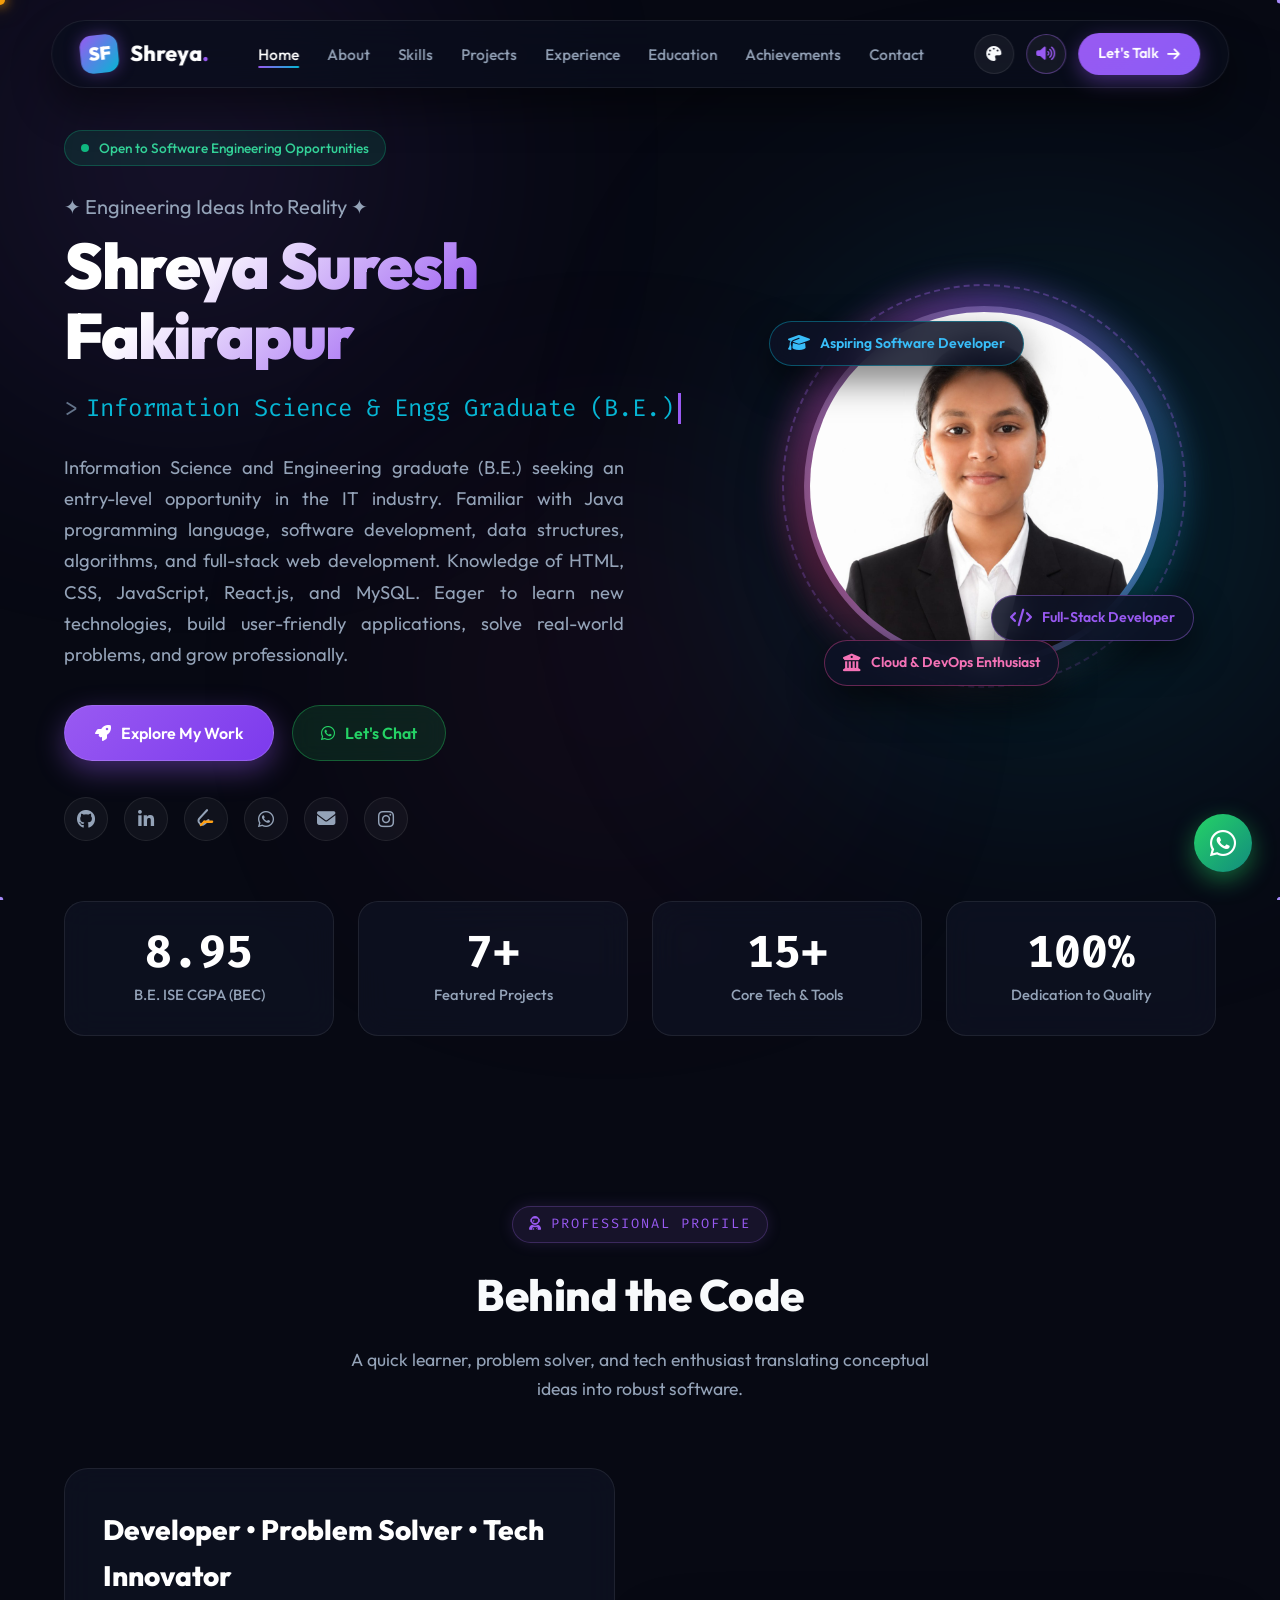
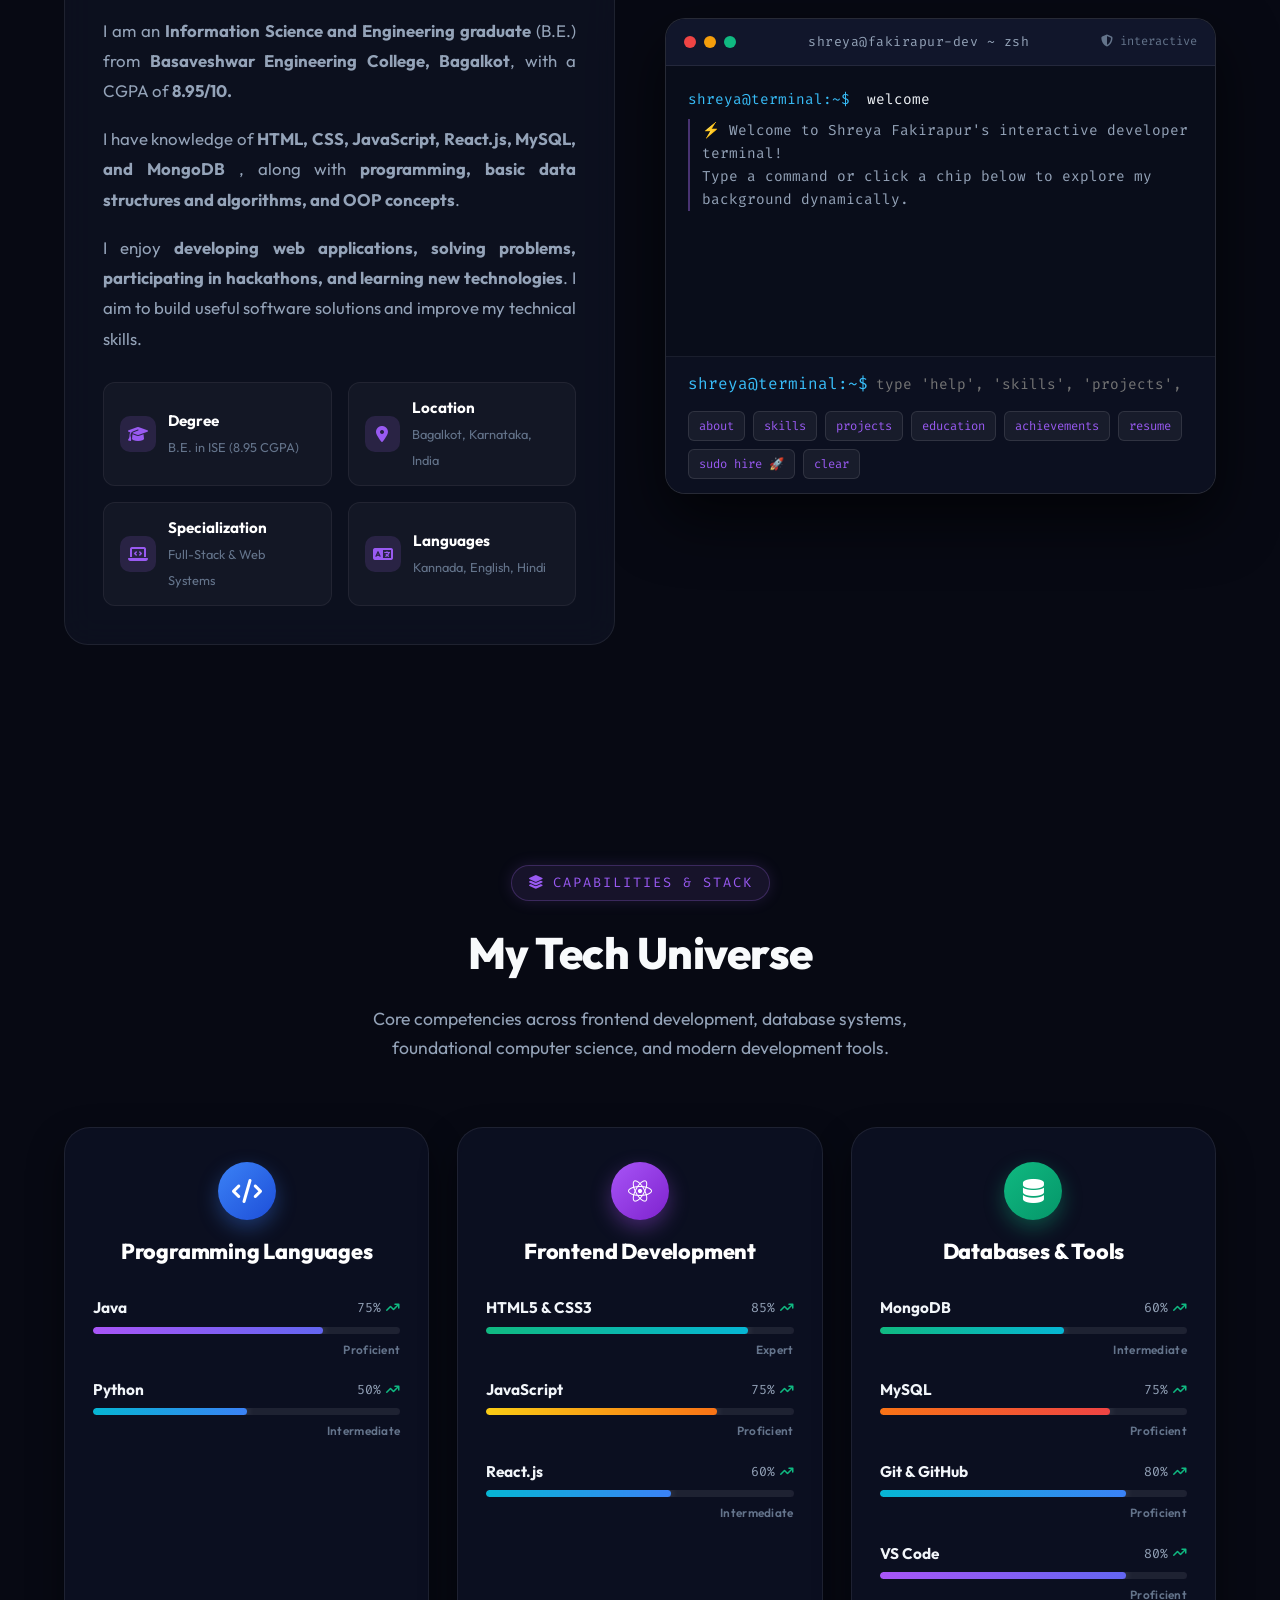
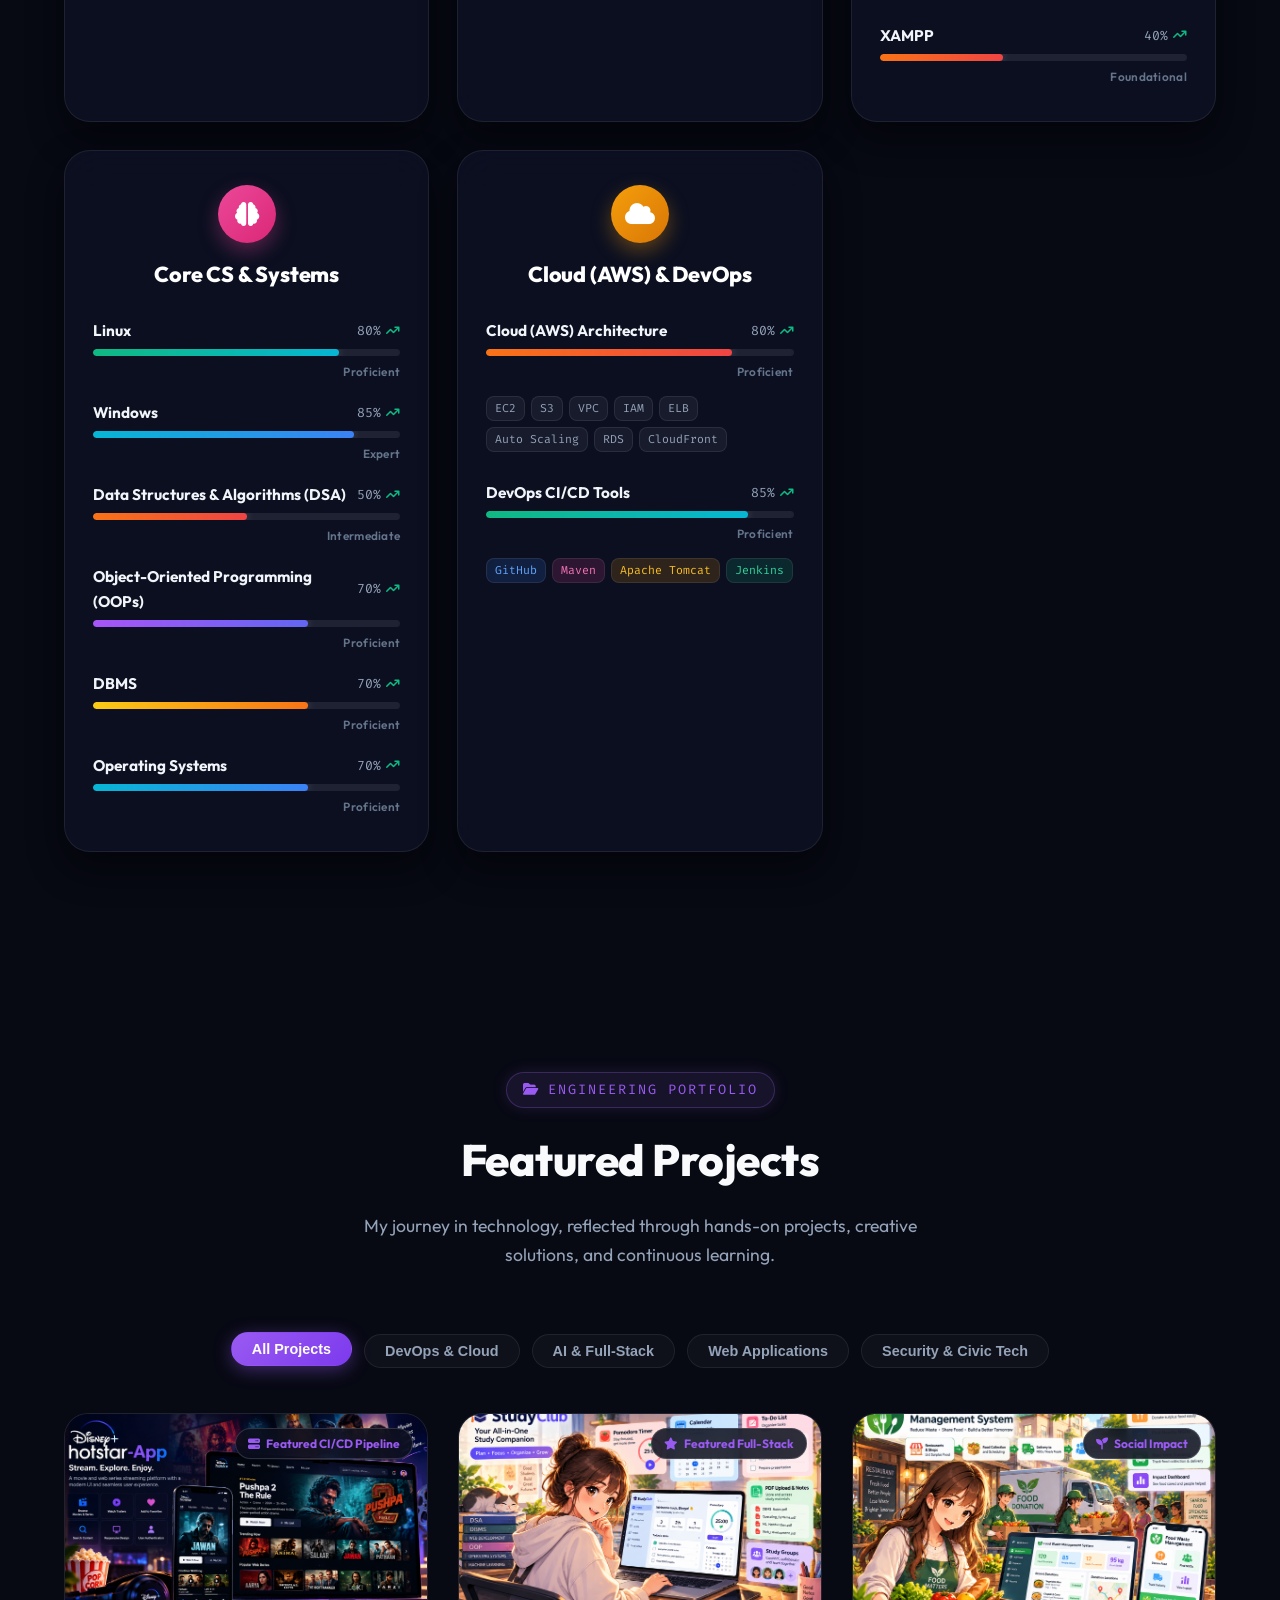
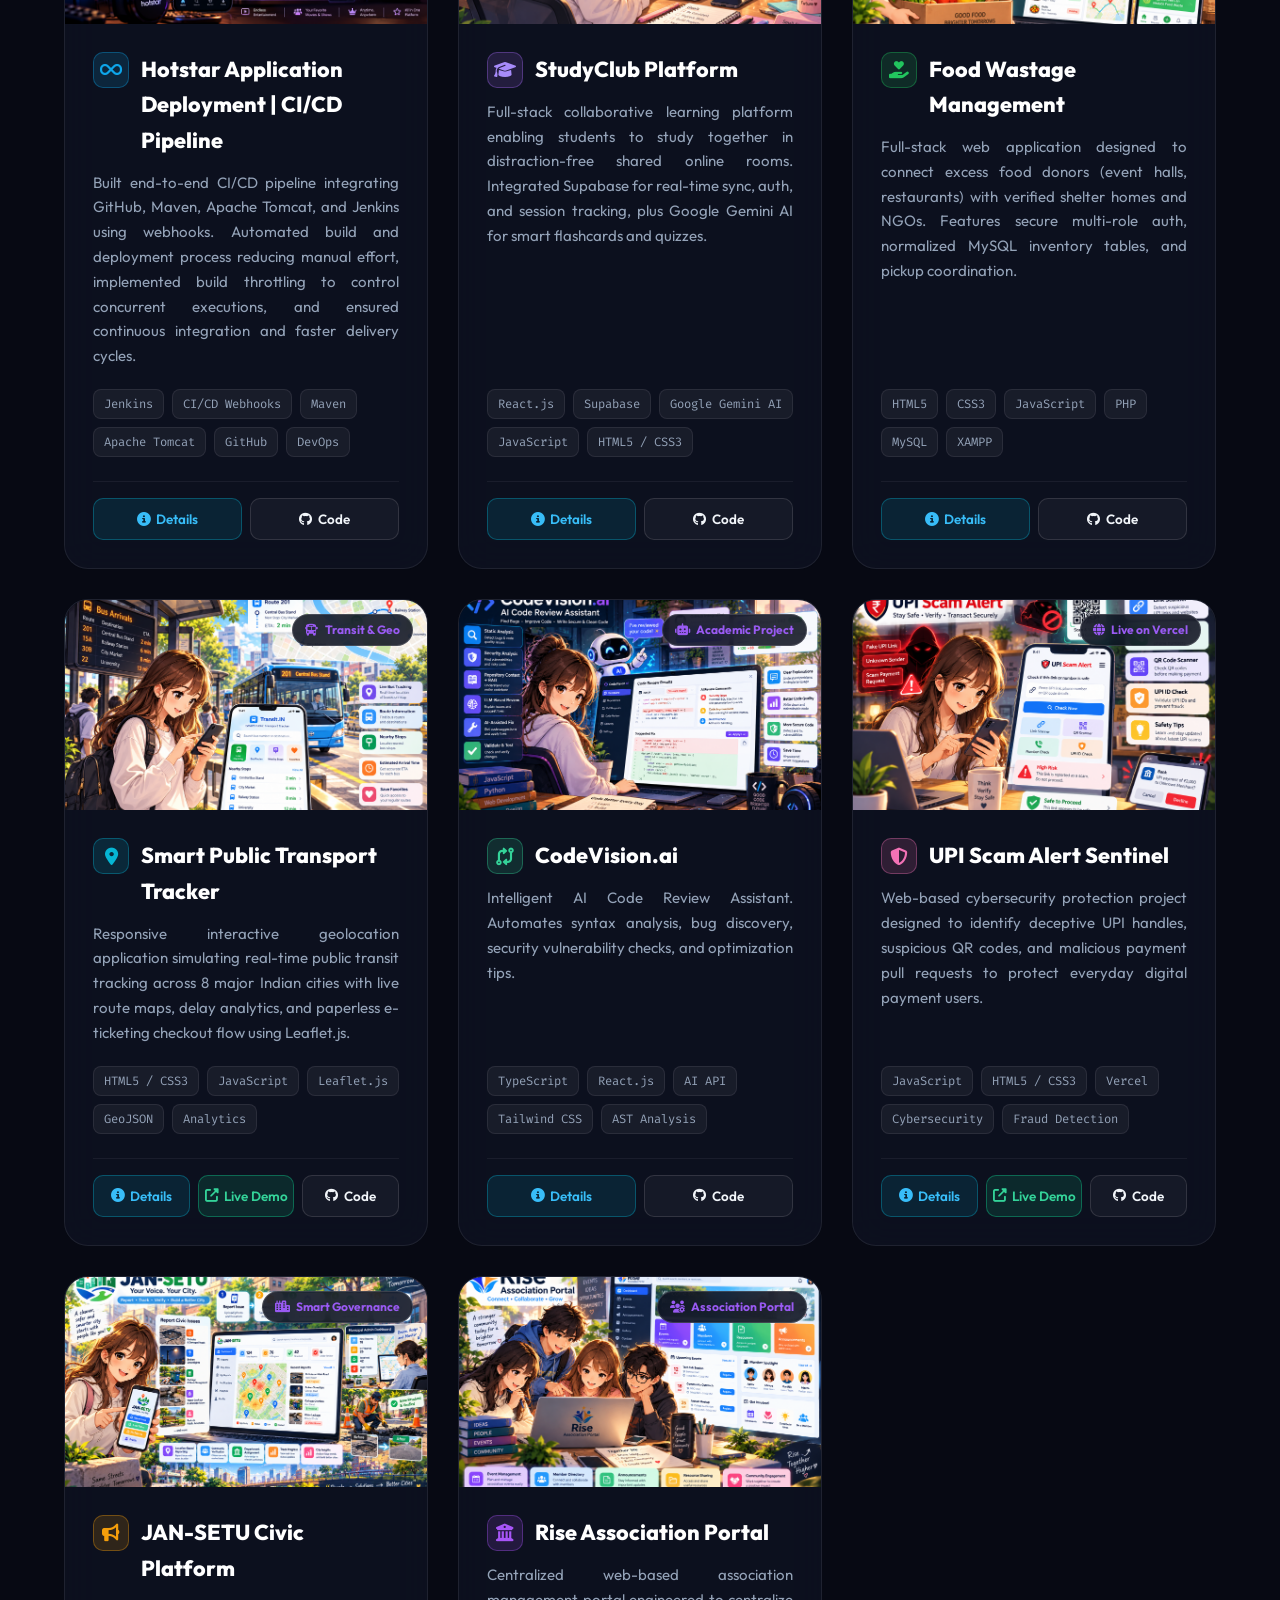
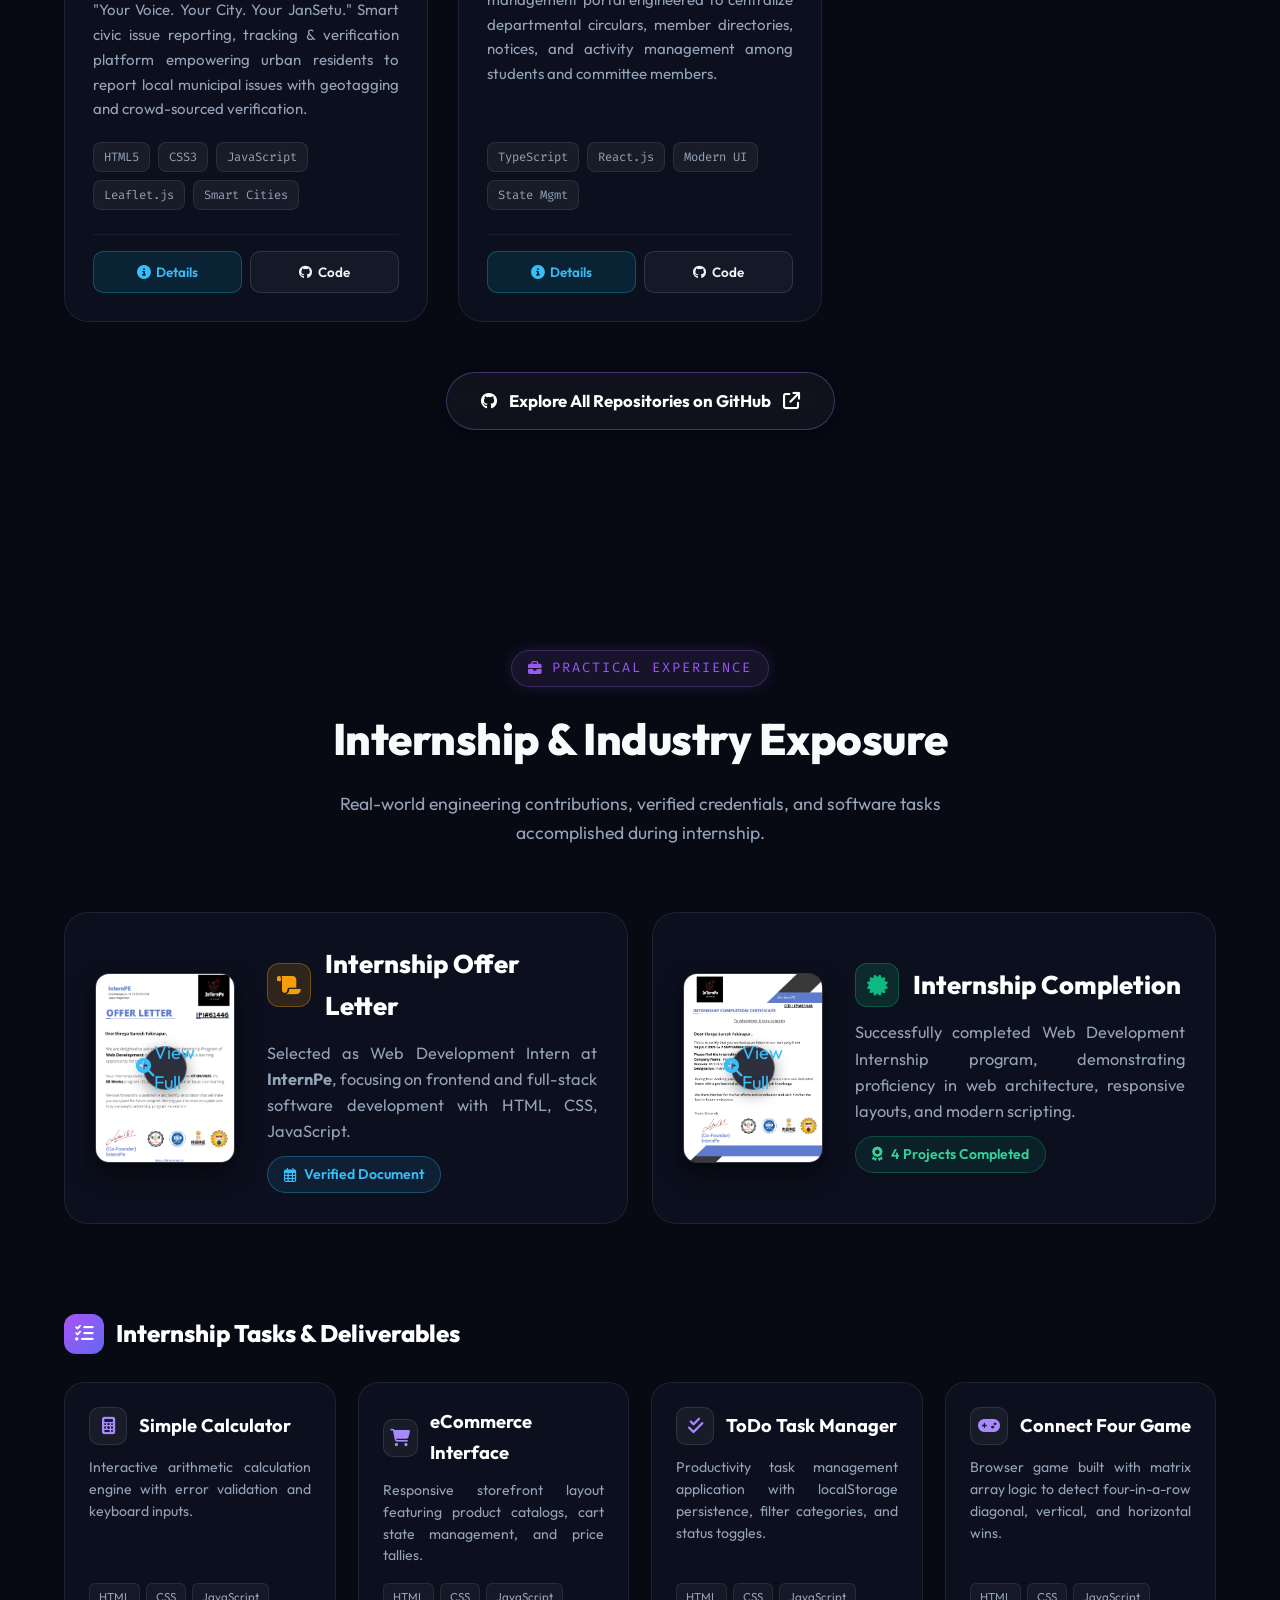
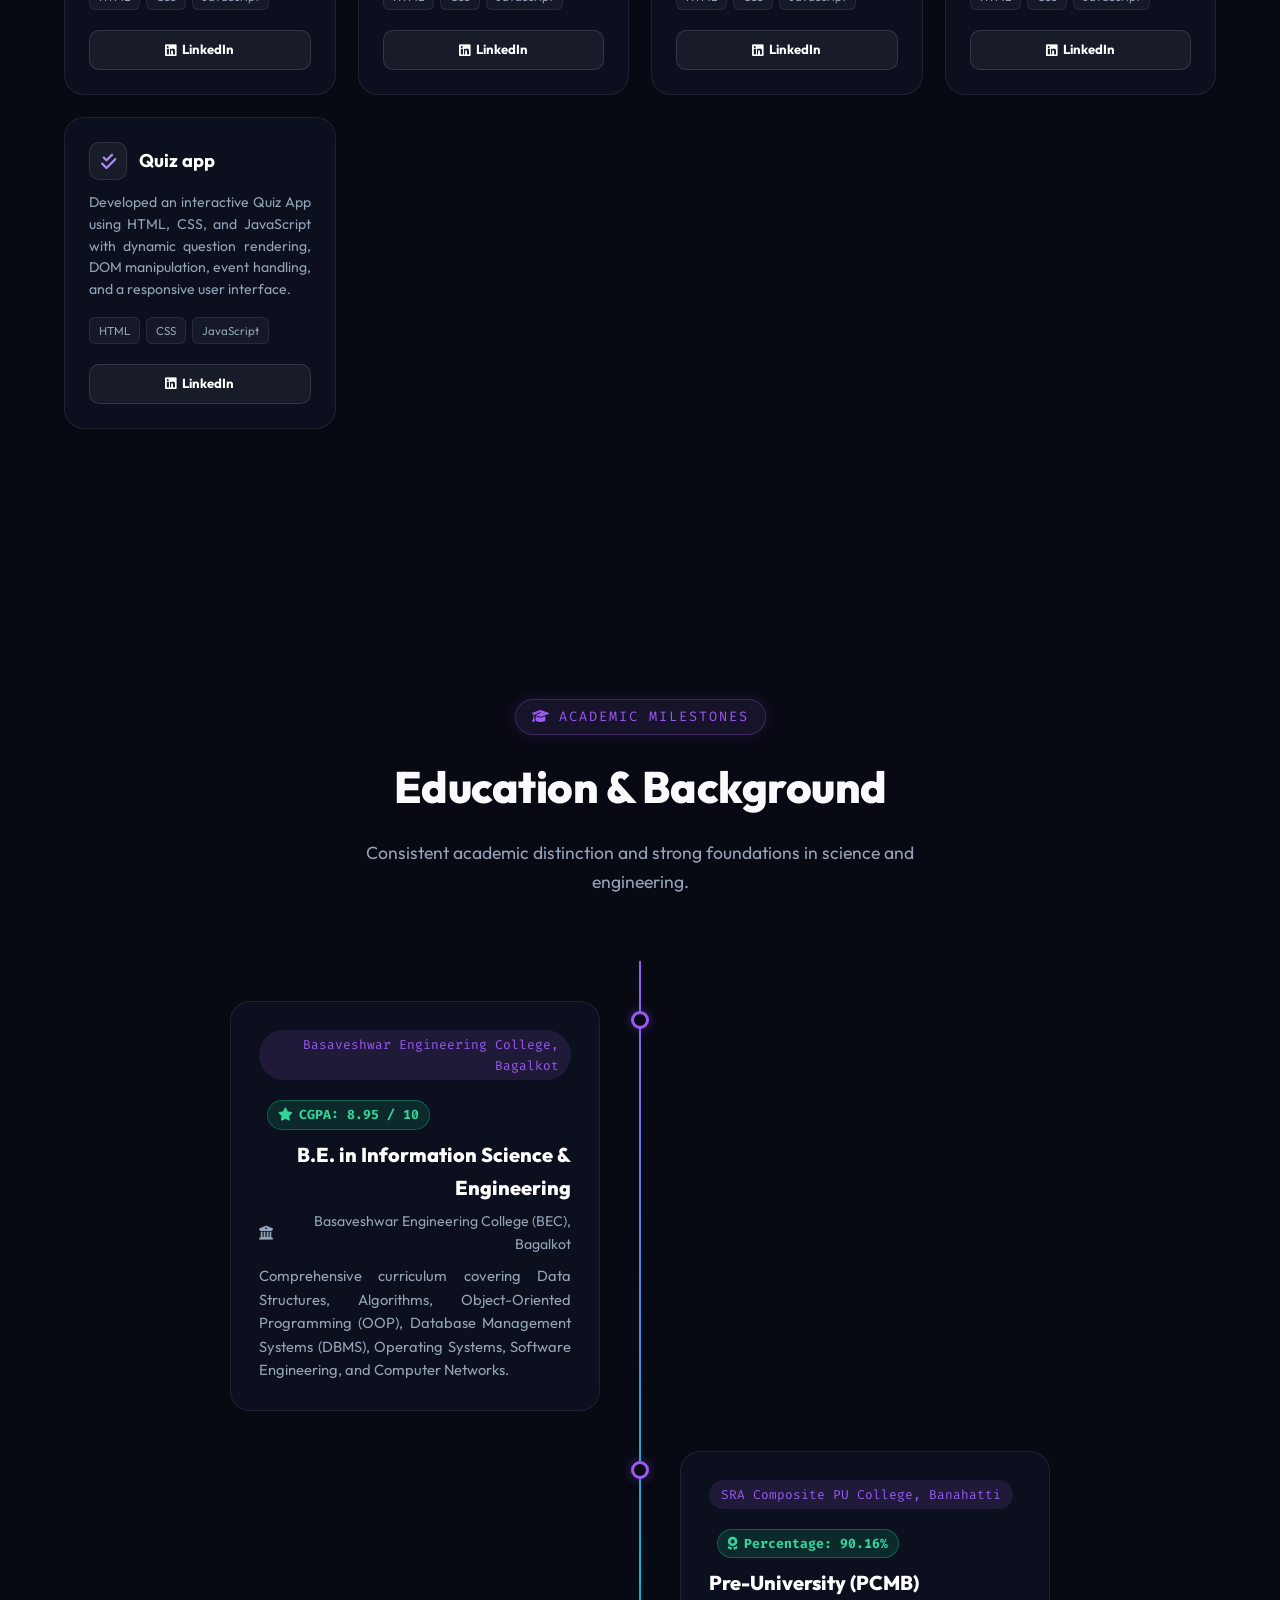
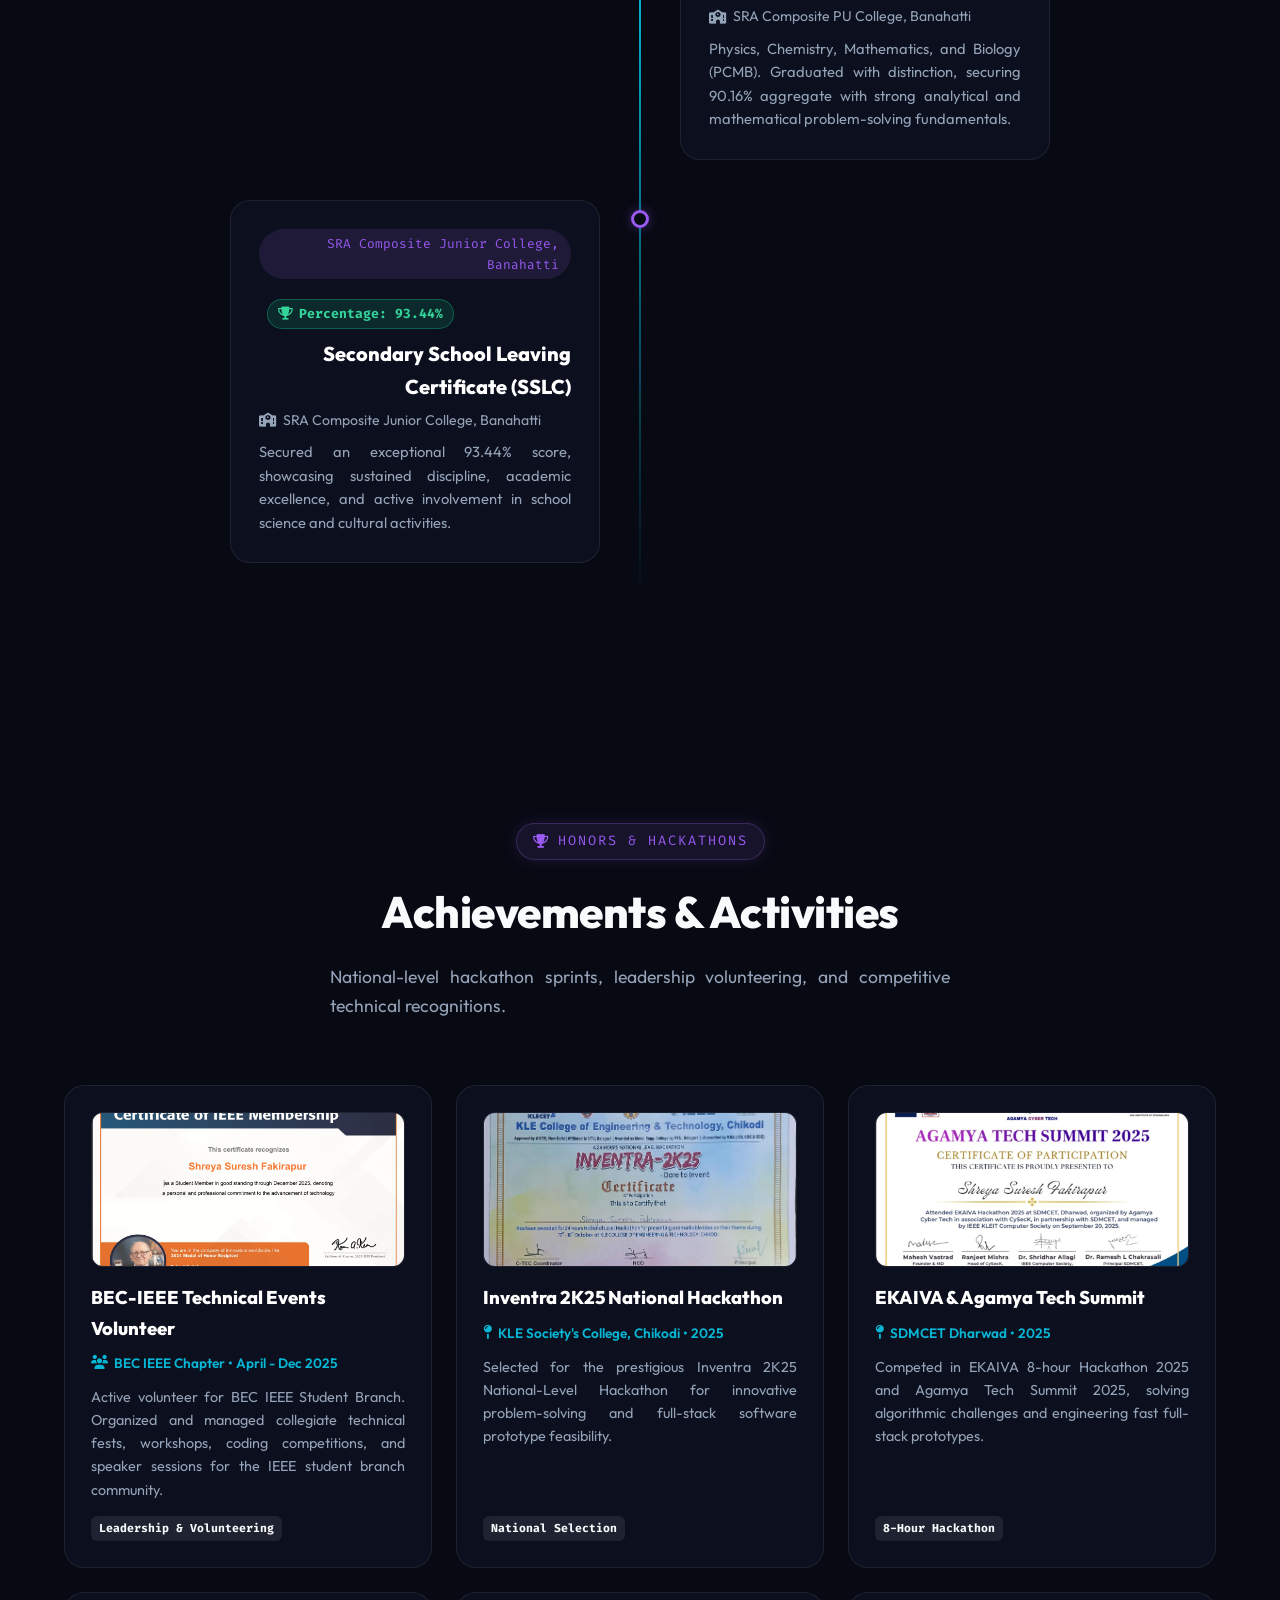
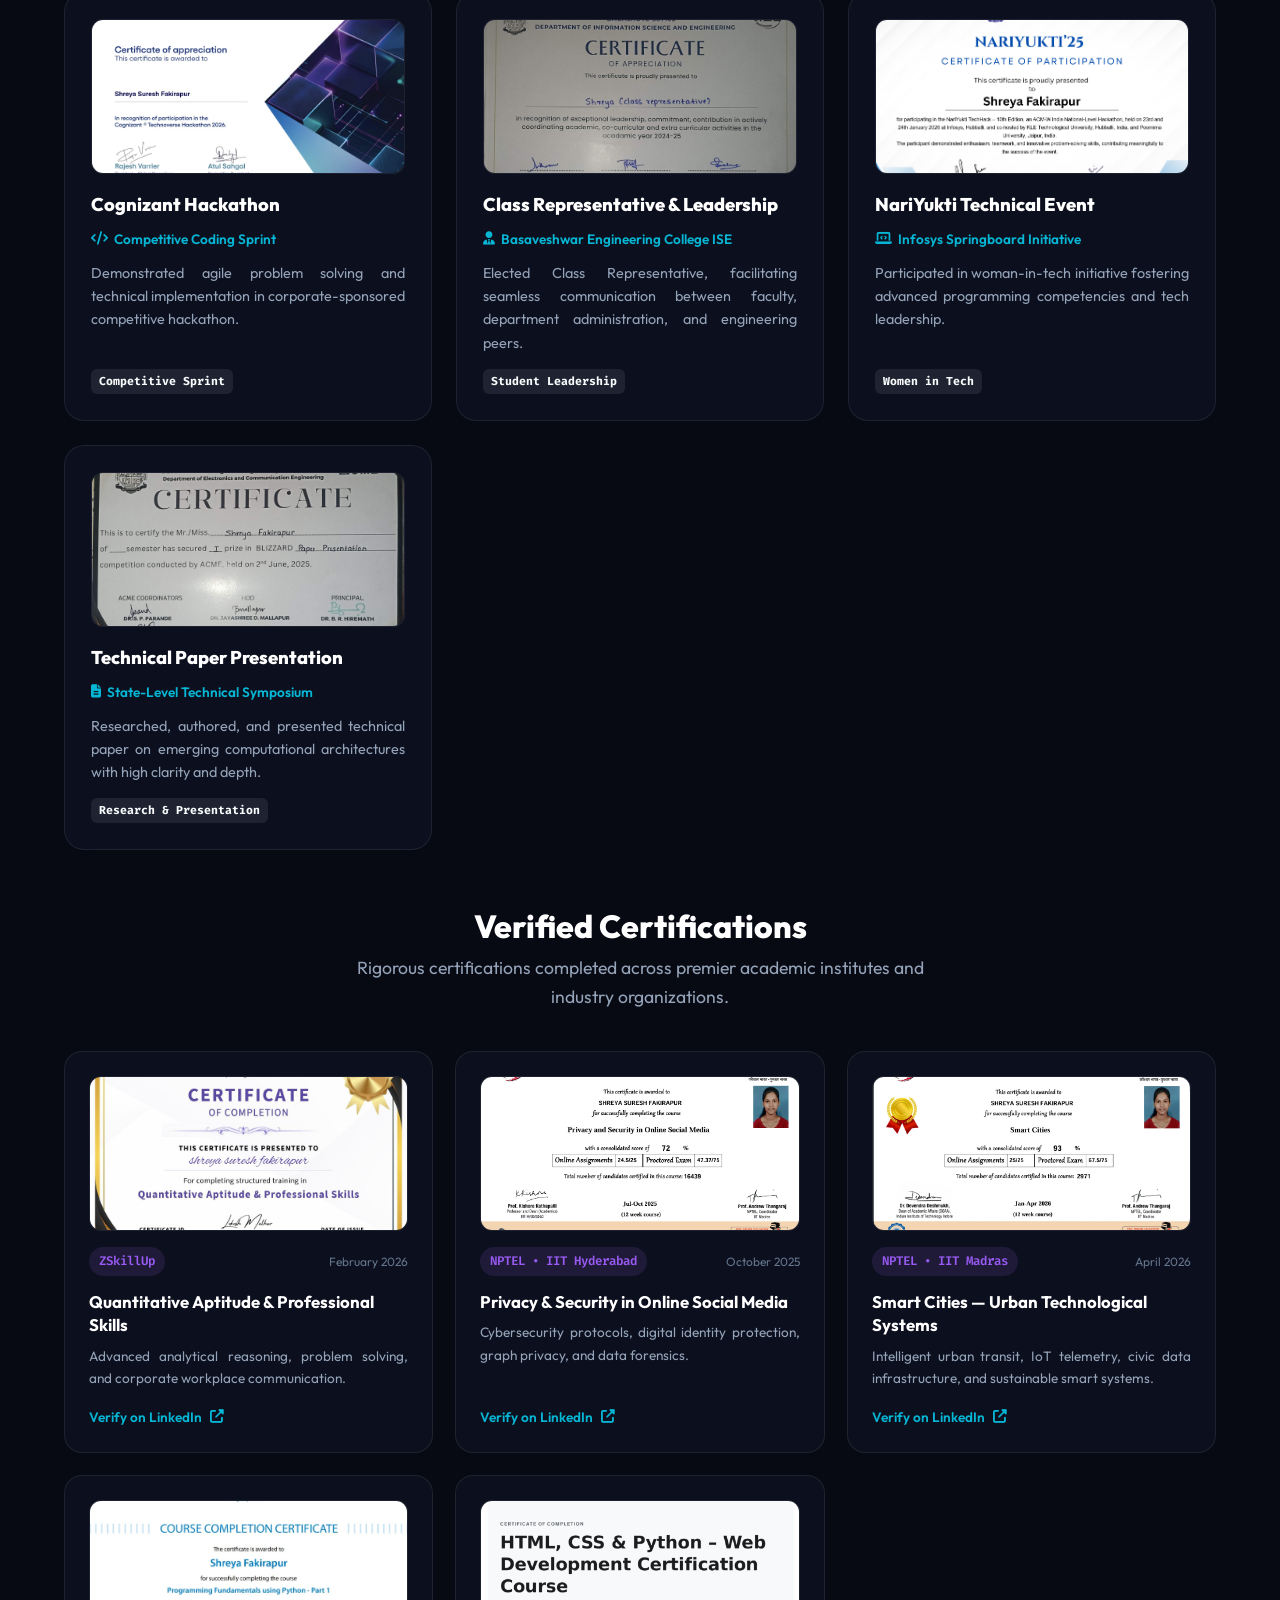
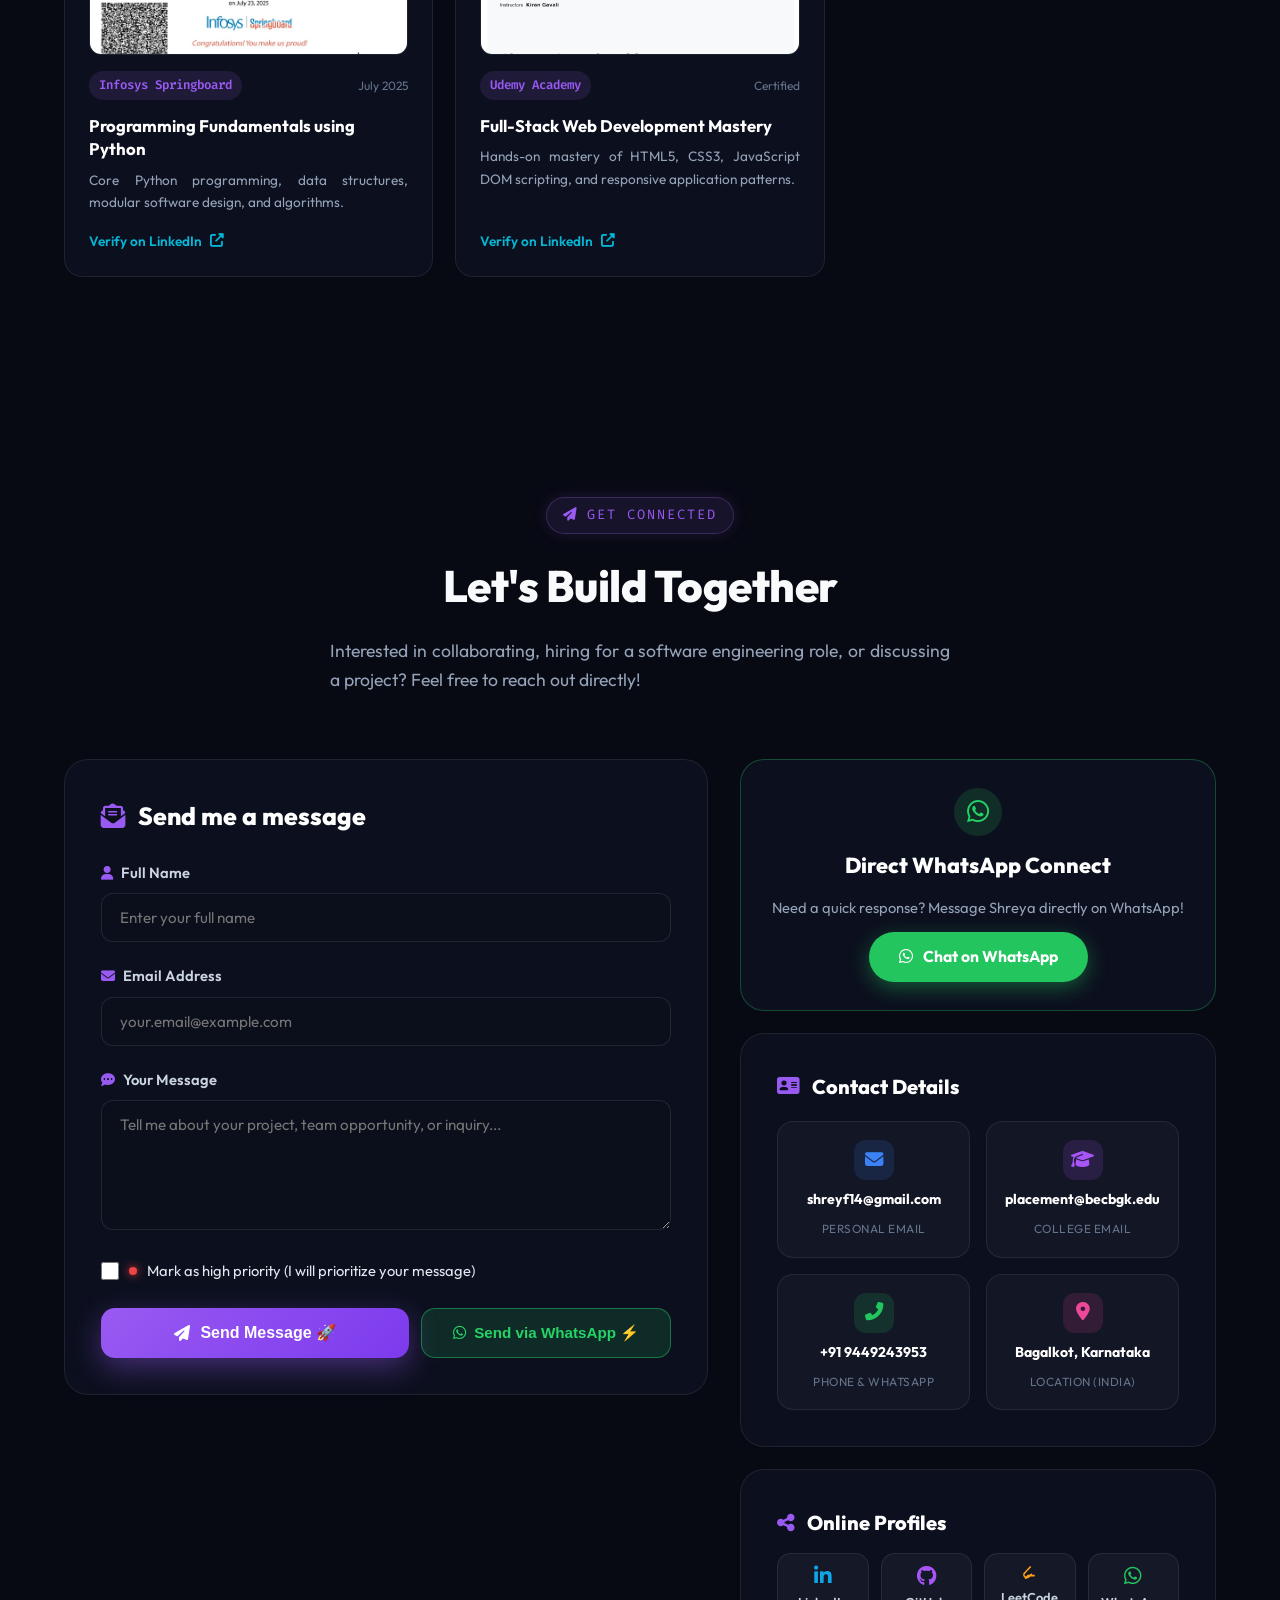
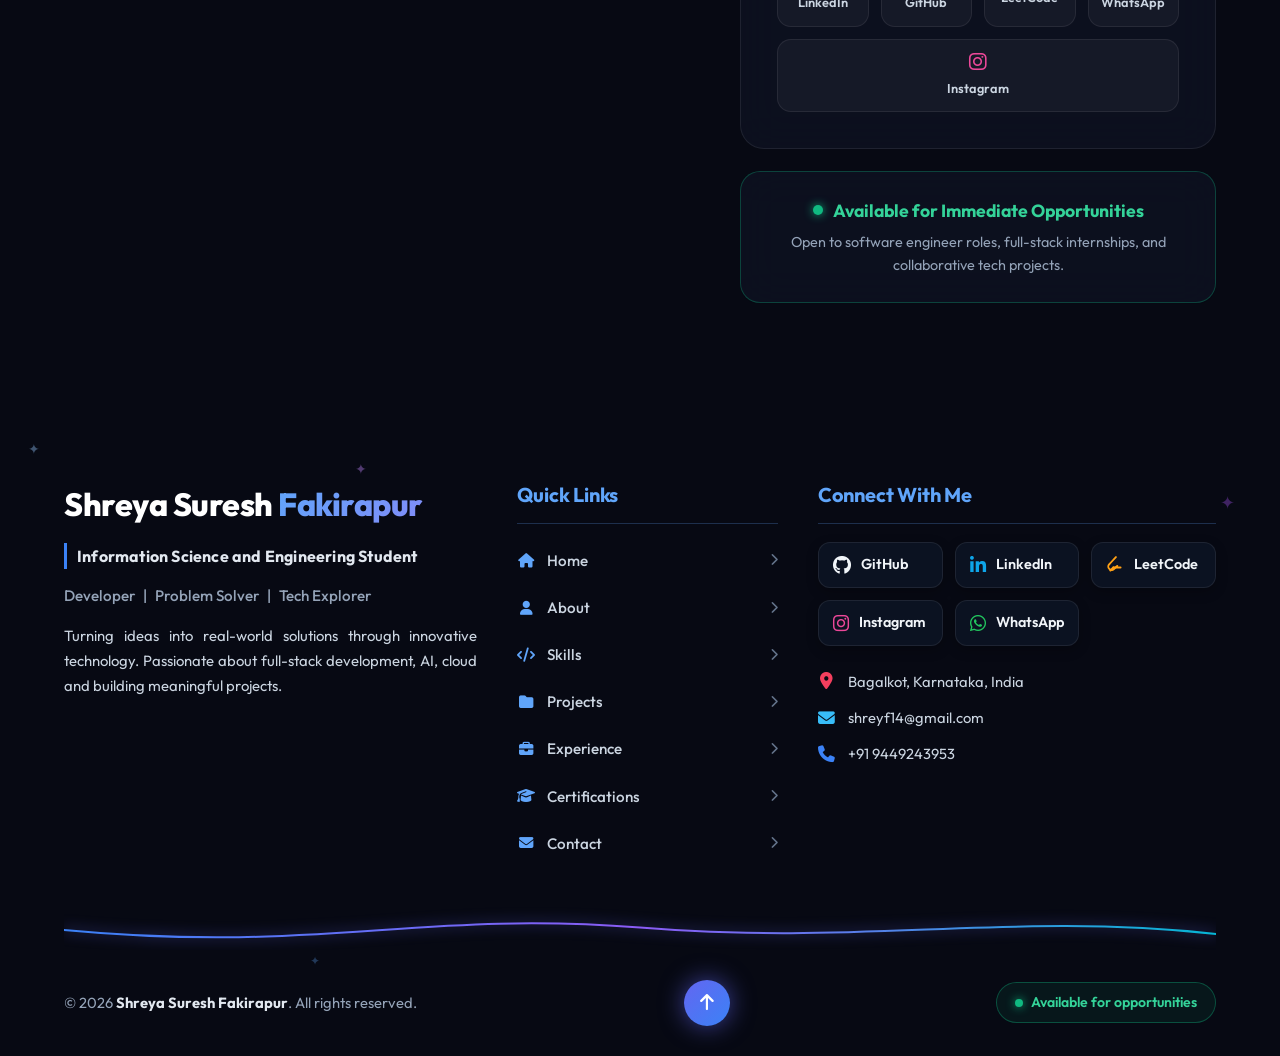
==== commit 427ebbf0: "feat: implement professional 3D interactive background with Three.js WebGL" ====
--- a/index.html
+++ b/index.html
@@ -34,6 +34,9 @@
 
   <!-- EmailJS SDK for Real-Time Email API -->
   <script src="https://cdn.jsdelivr.net/npm/@emailjs/browser@4/dist/email.min.js"></script>
+
+  <!-- Three.js 3D WebGL Library for Professional 3D Background -->
+  <script src="https://cdn.jsdelivr.net/npm/three@0.160.0/build/three.min.js"></script>
 </head>
 <body>
 
--- a/assets/css/style.css
+++ b/assets/css/style.css
@@ -144,7 +144,7 @@
   }
 }
 
-/* Background Animated Canvas */
+/* Background Animated 3D Canvas */
 #particles-canvas {
   position: fixed;
   top: 0;
@@ -152,7 +152,7 @@
   width: 100%;
   height: 100%;
   z-index: 0;
-  pointer-events: auto;
+  pointer-events: none;
 }
 
 /* Ambient Background Glow Spheres */
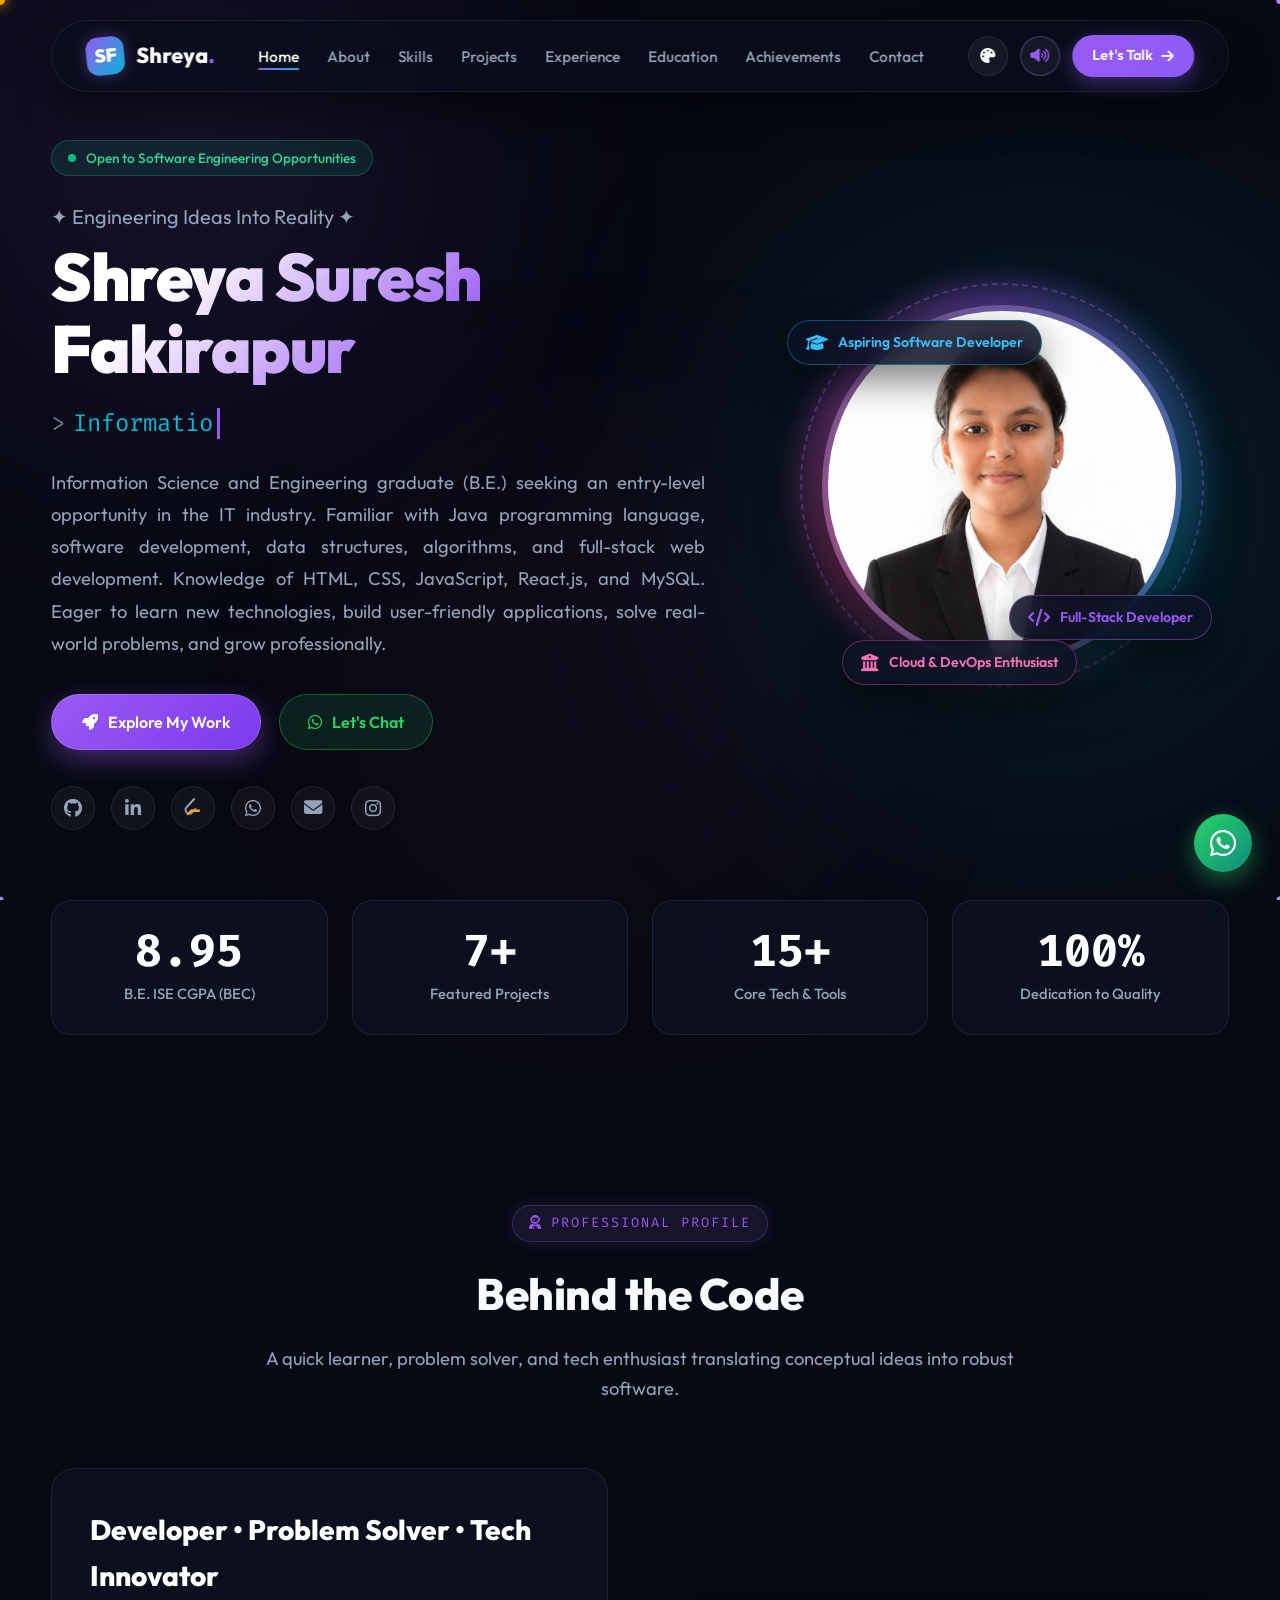
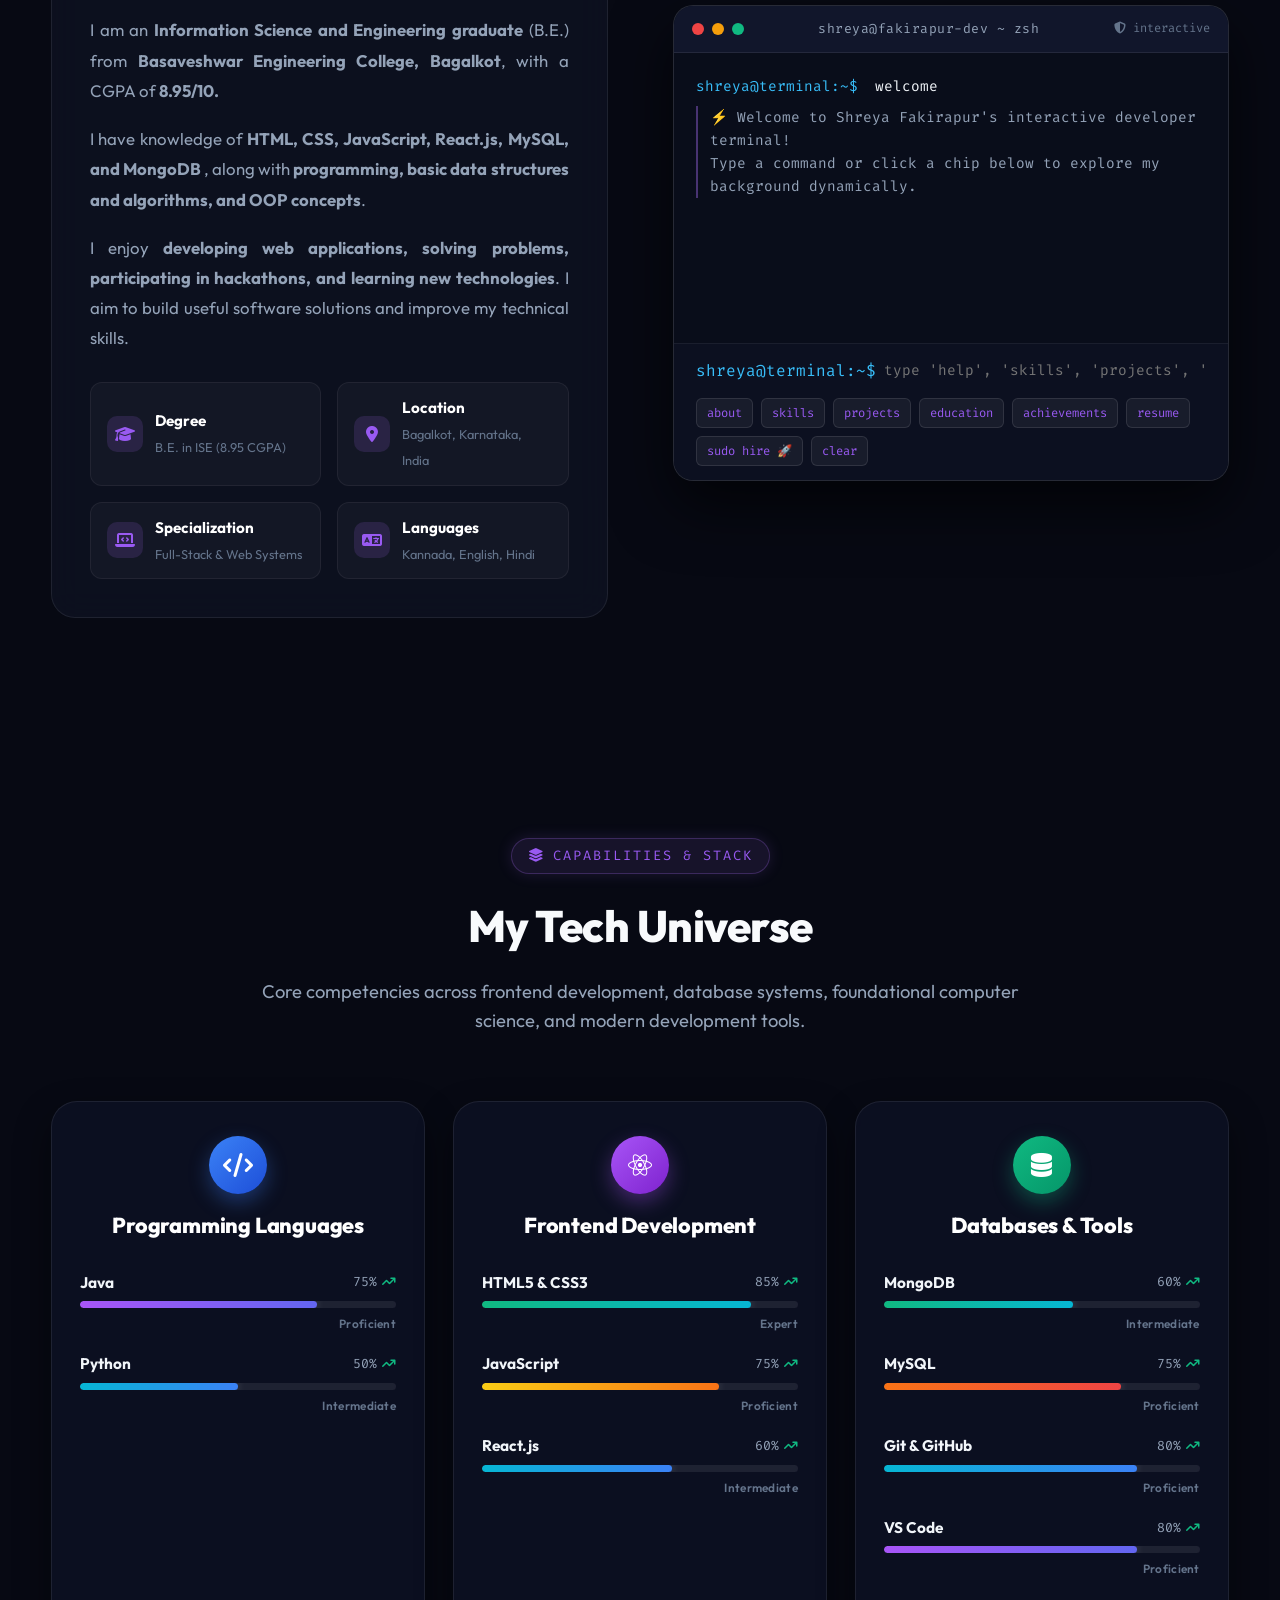
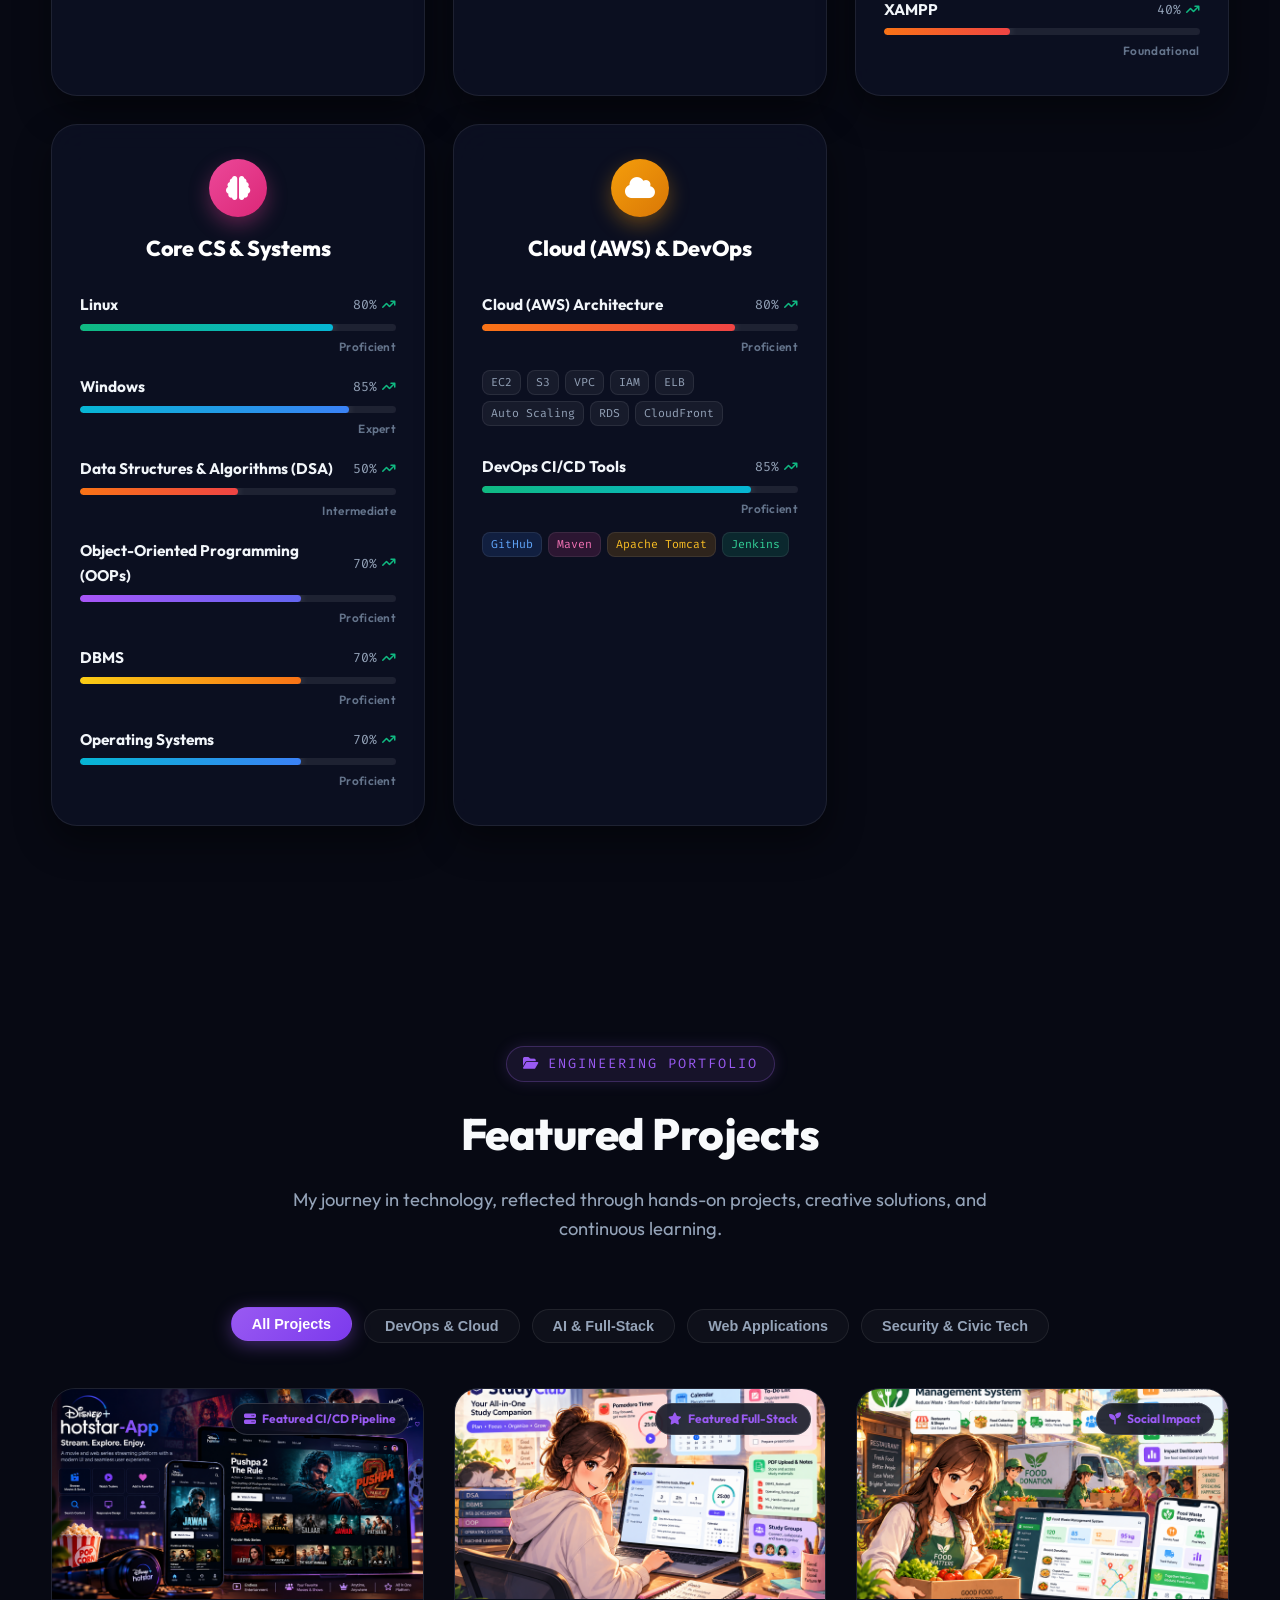
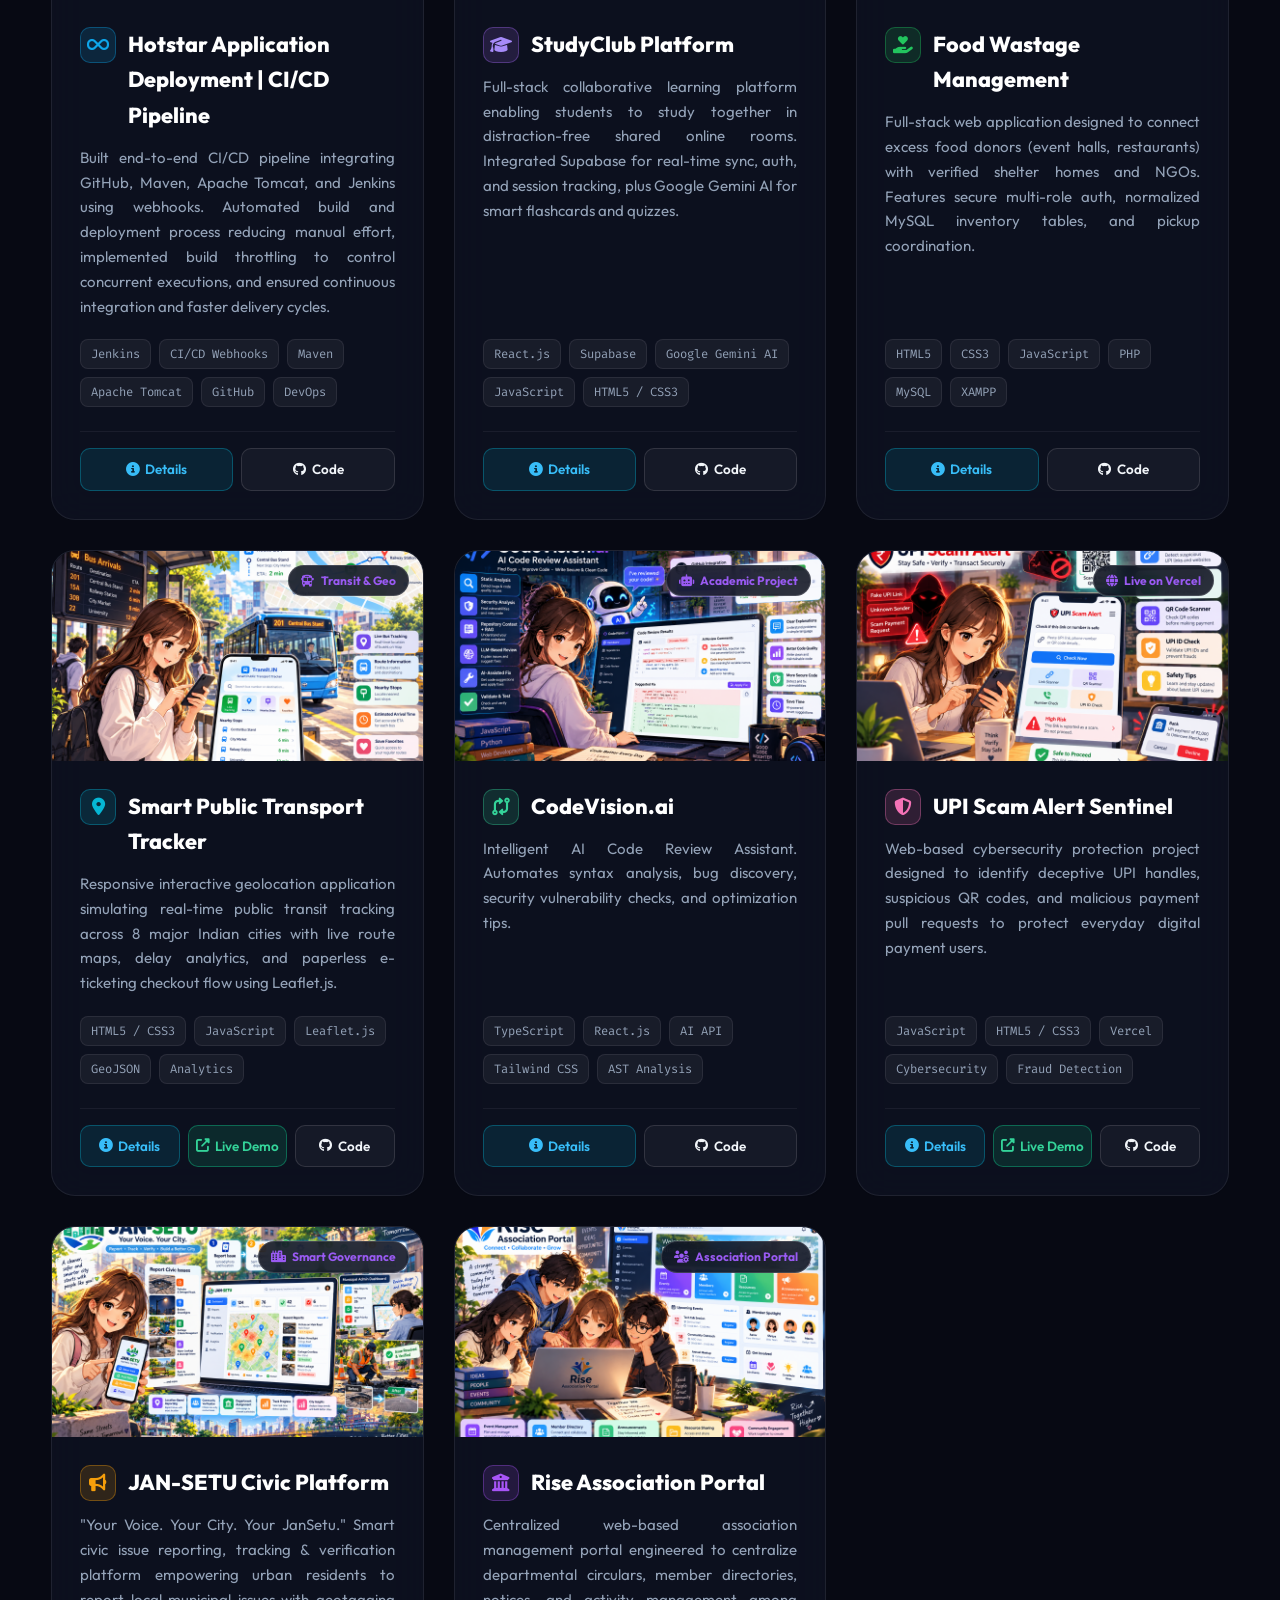
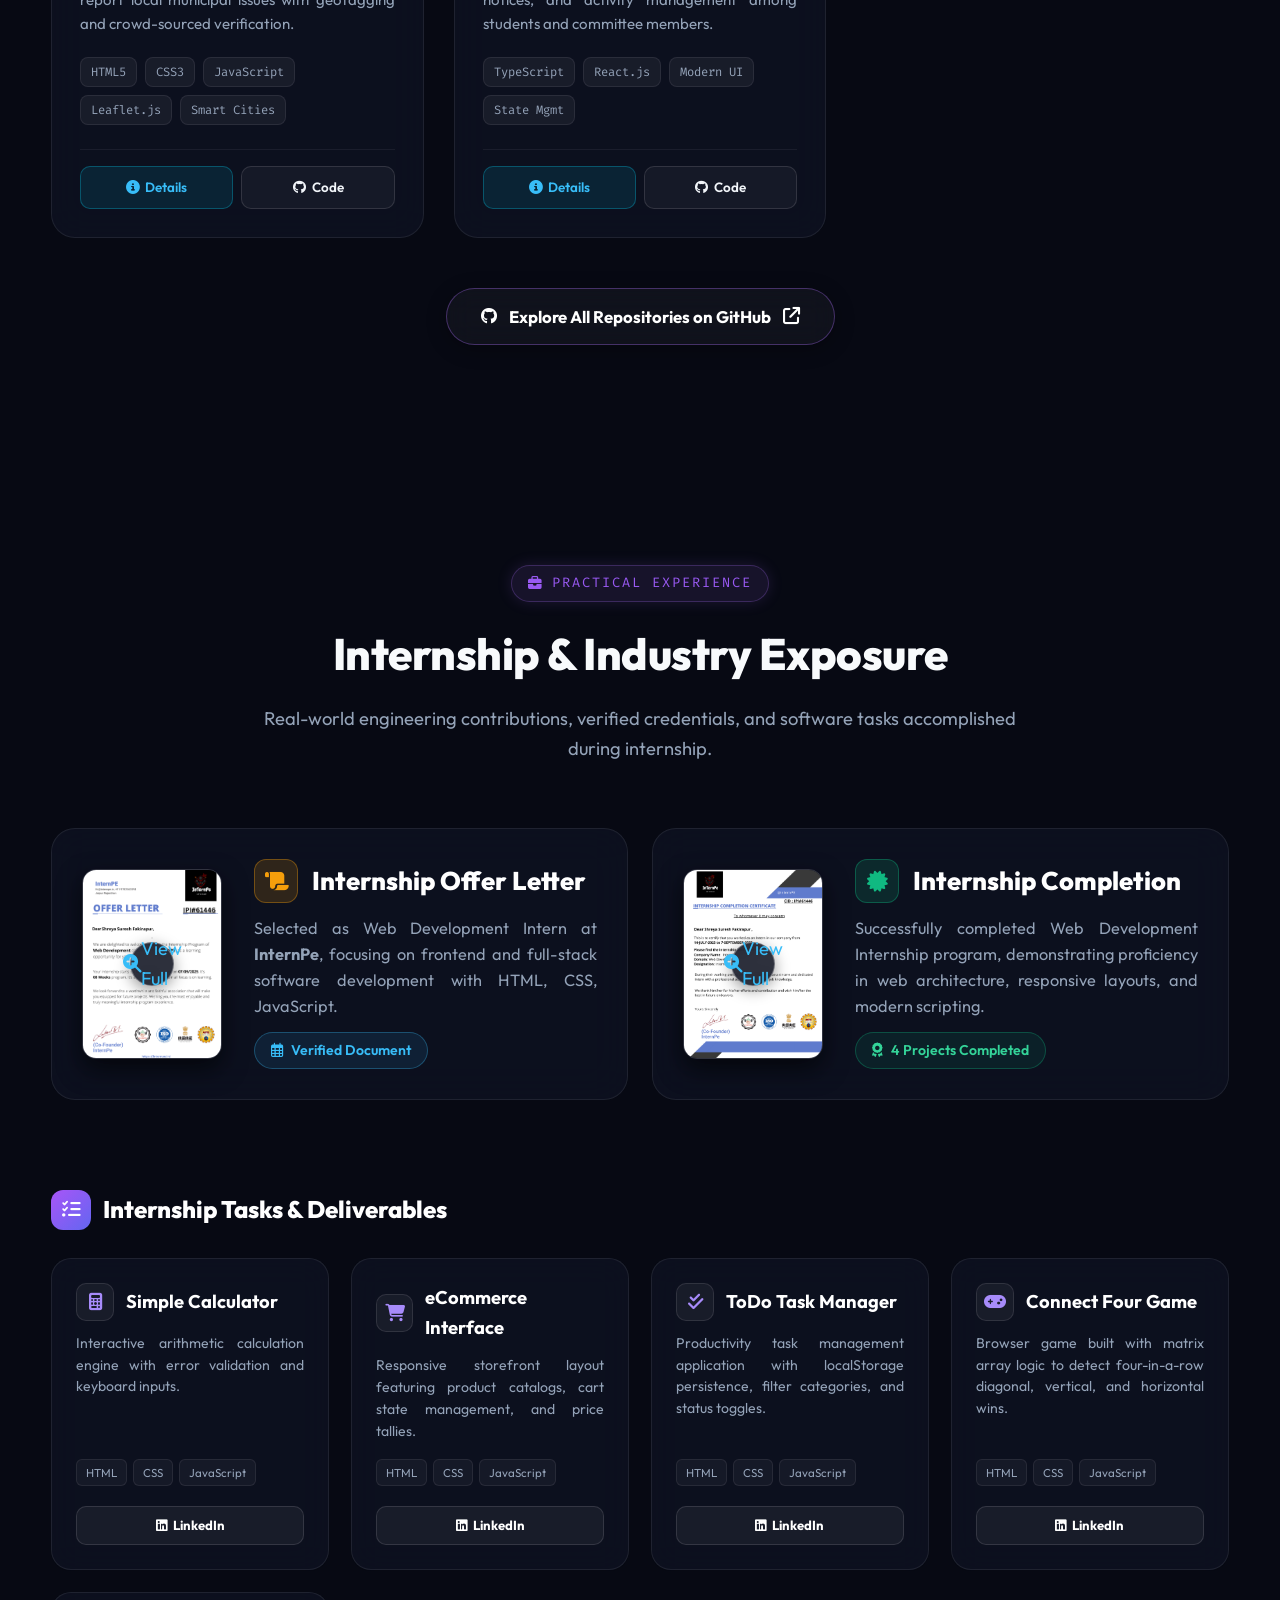
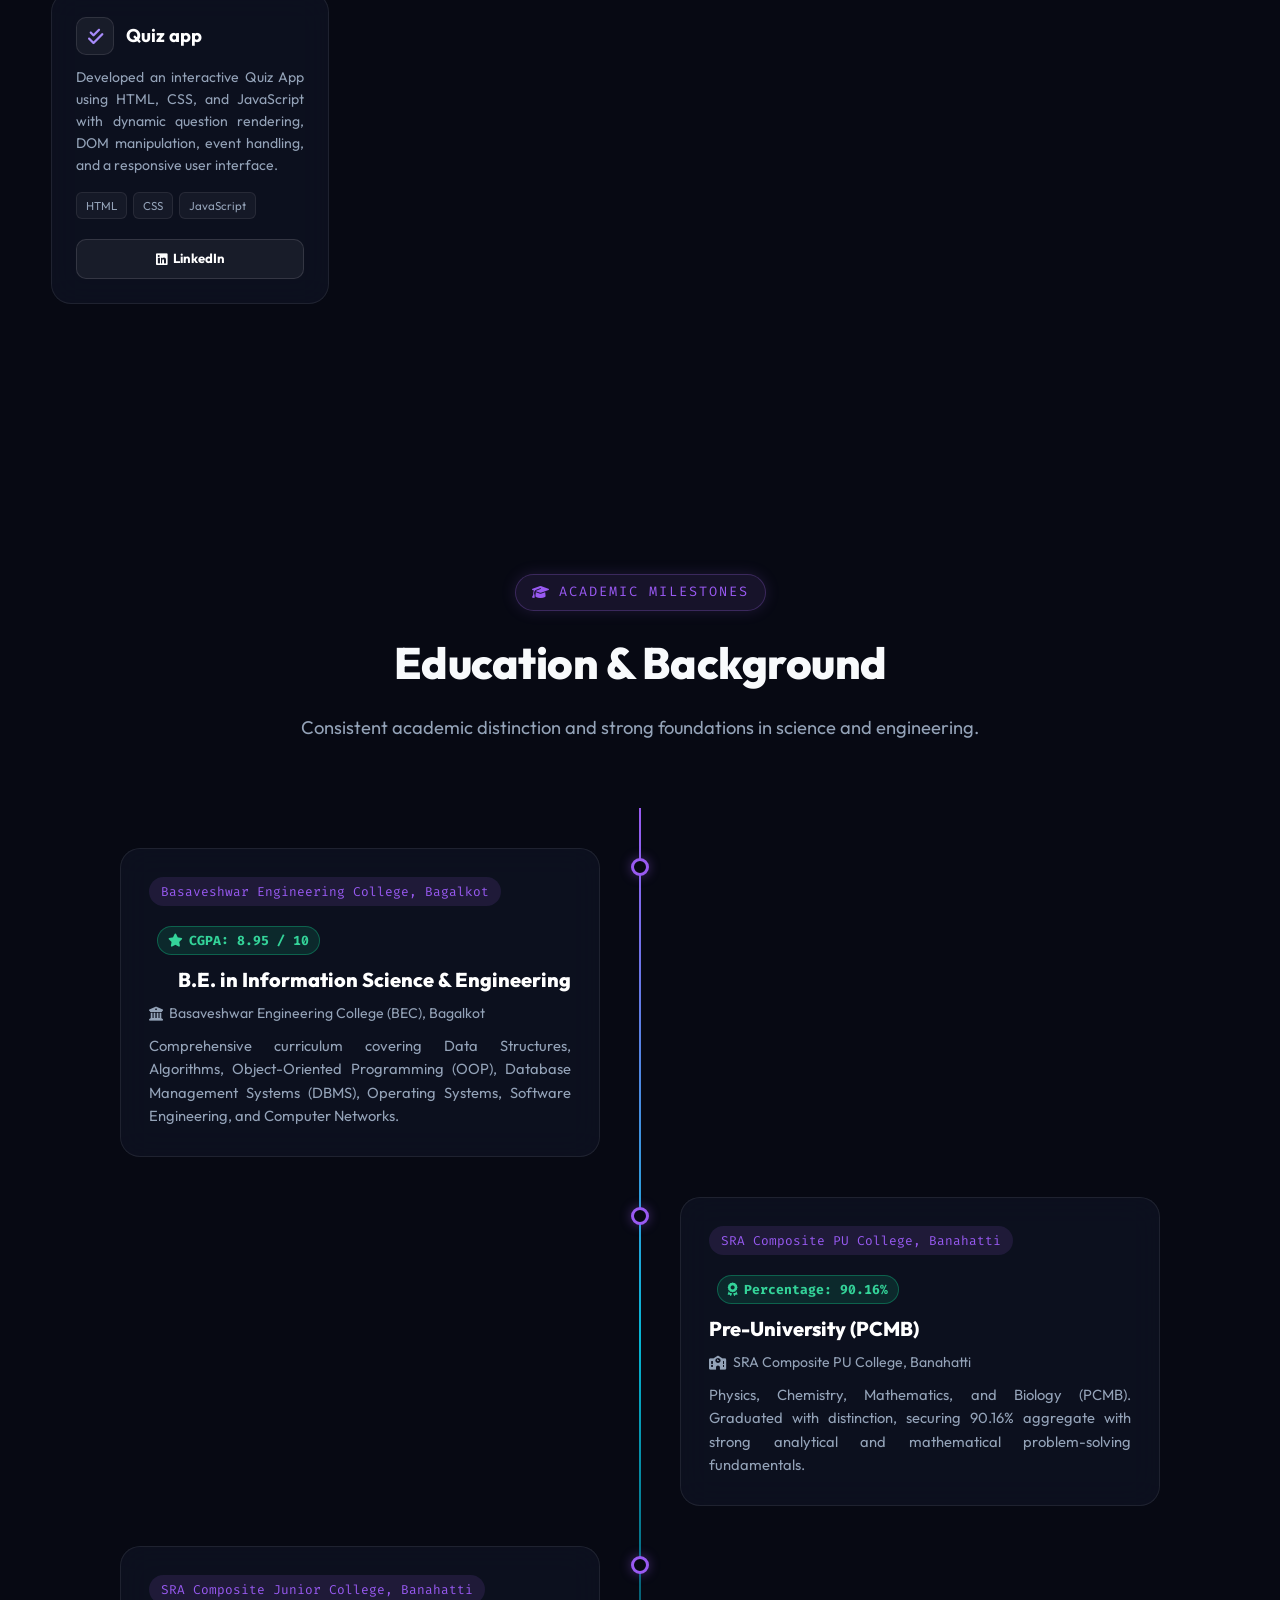
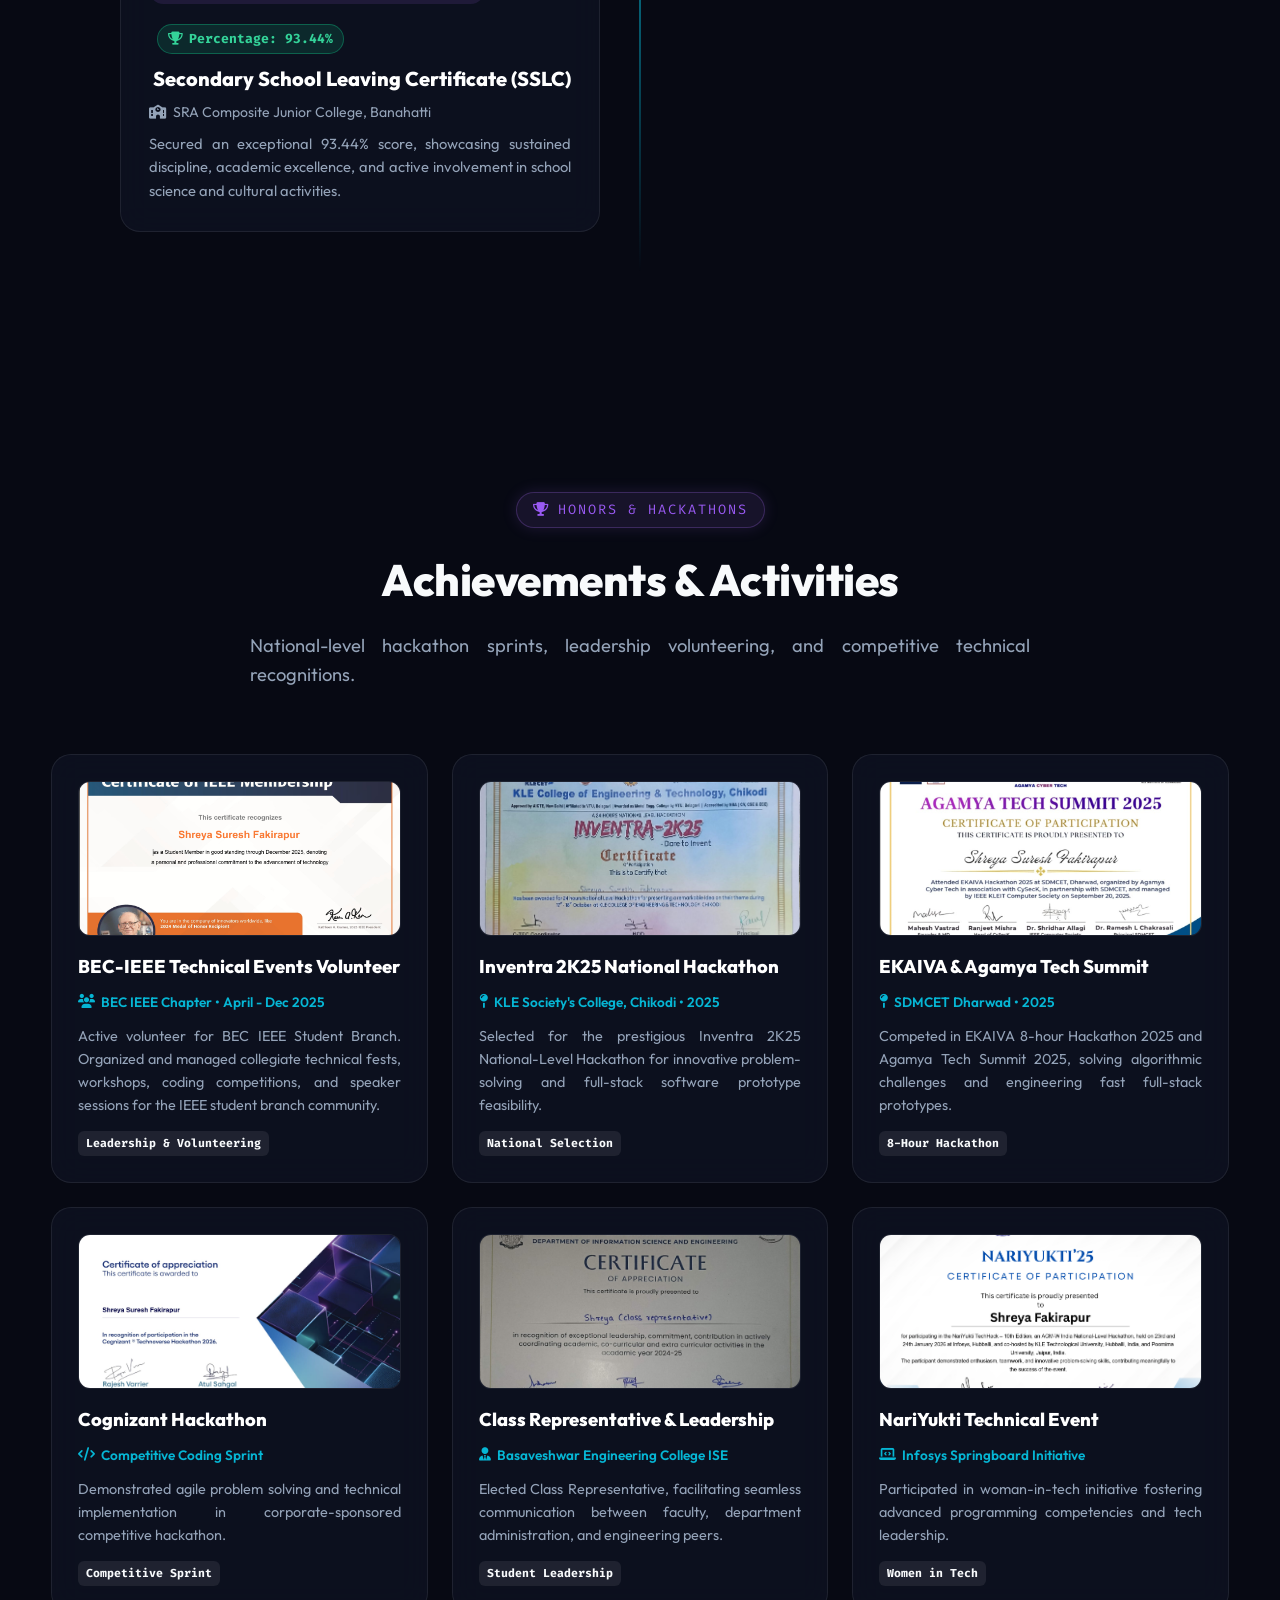
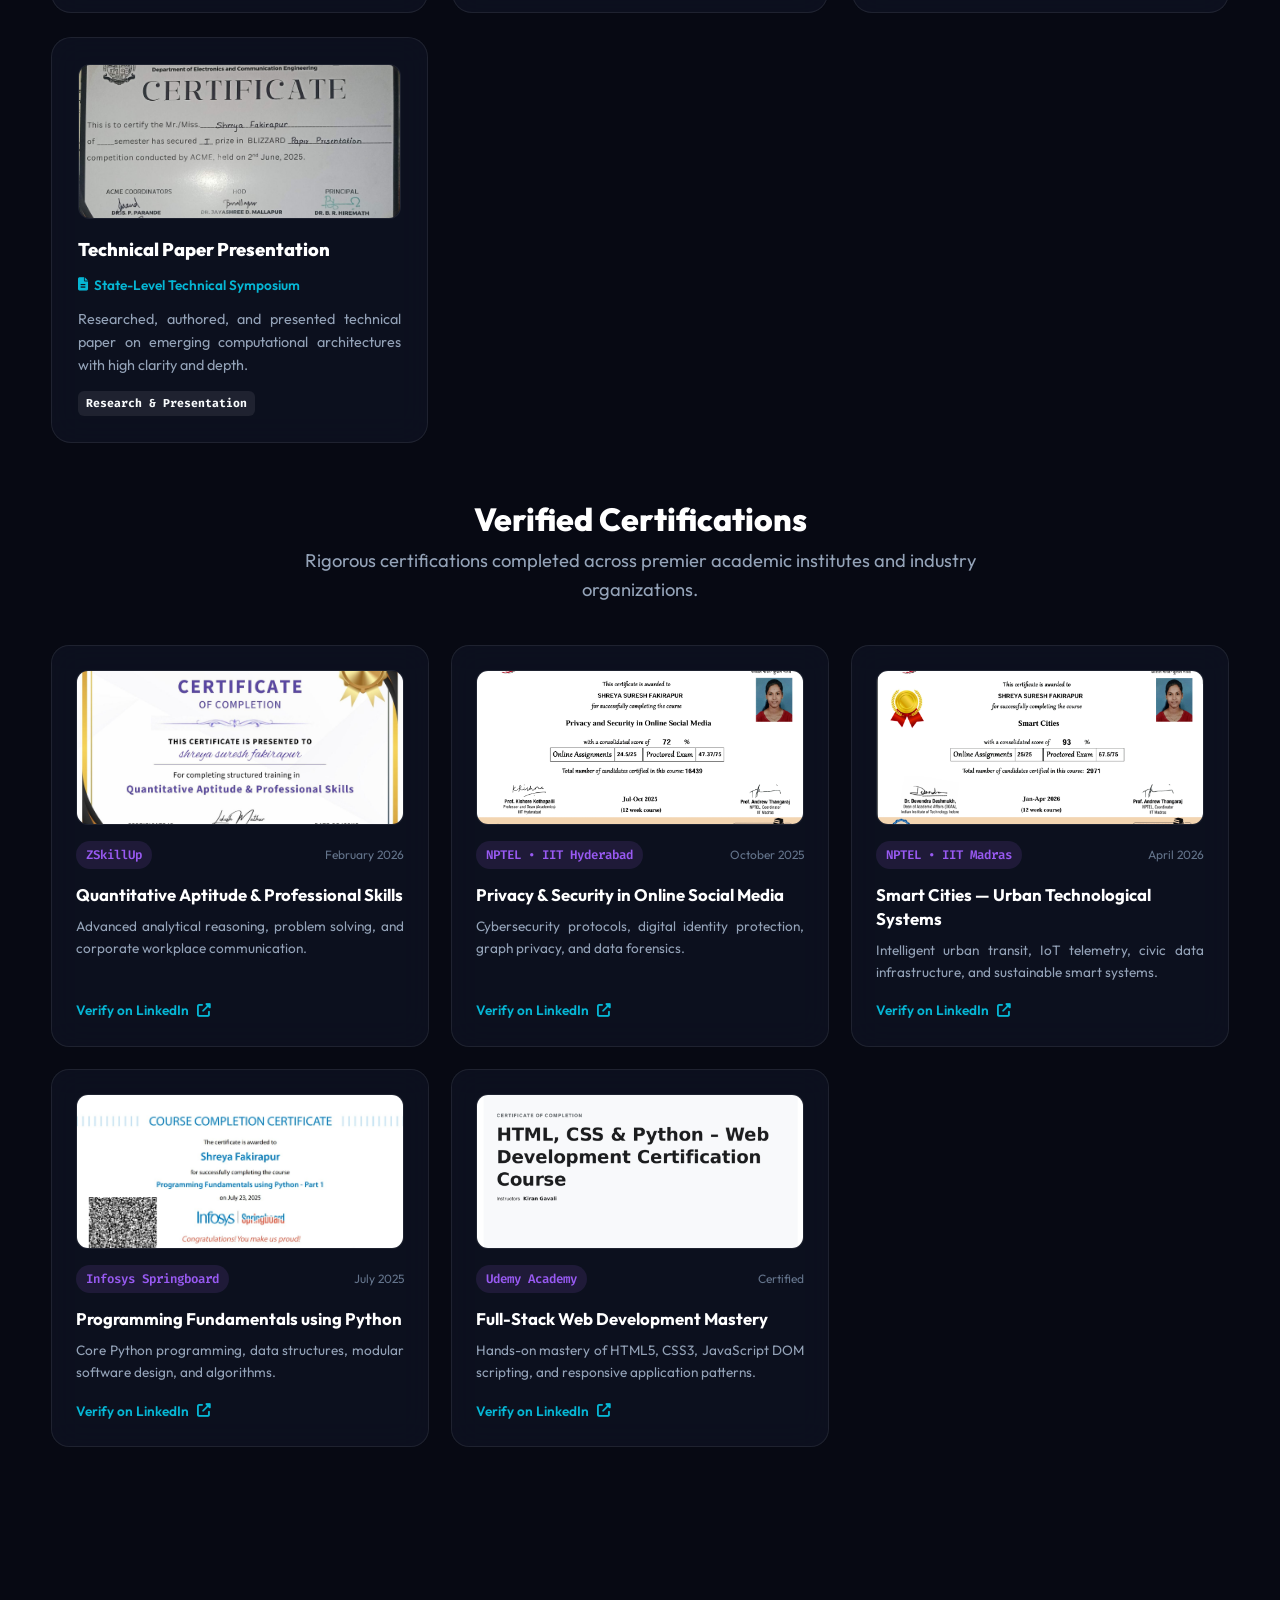
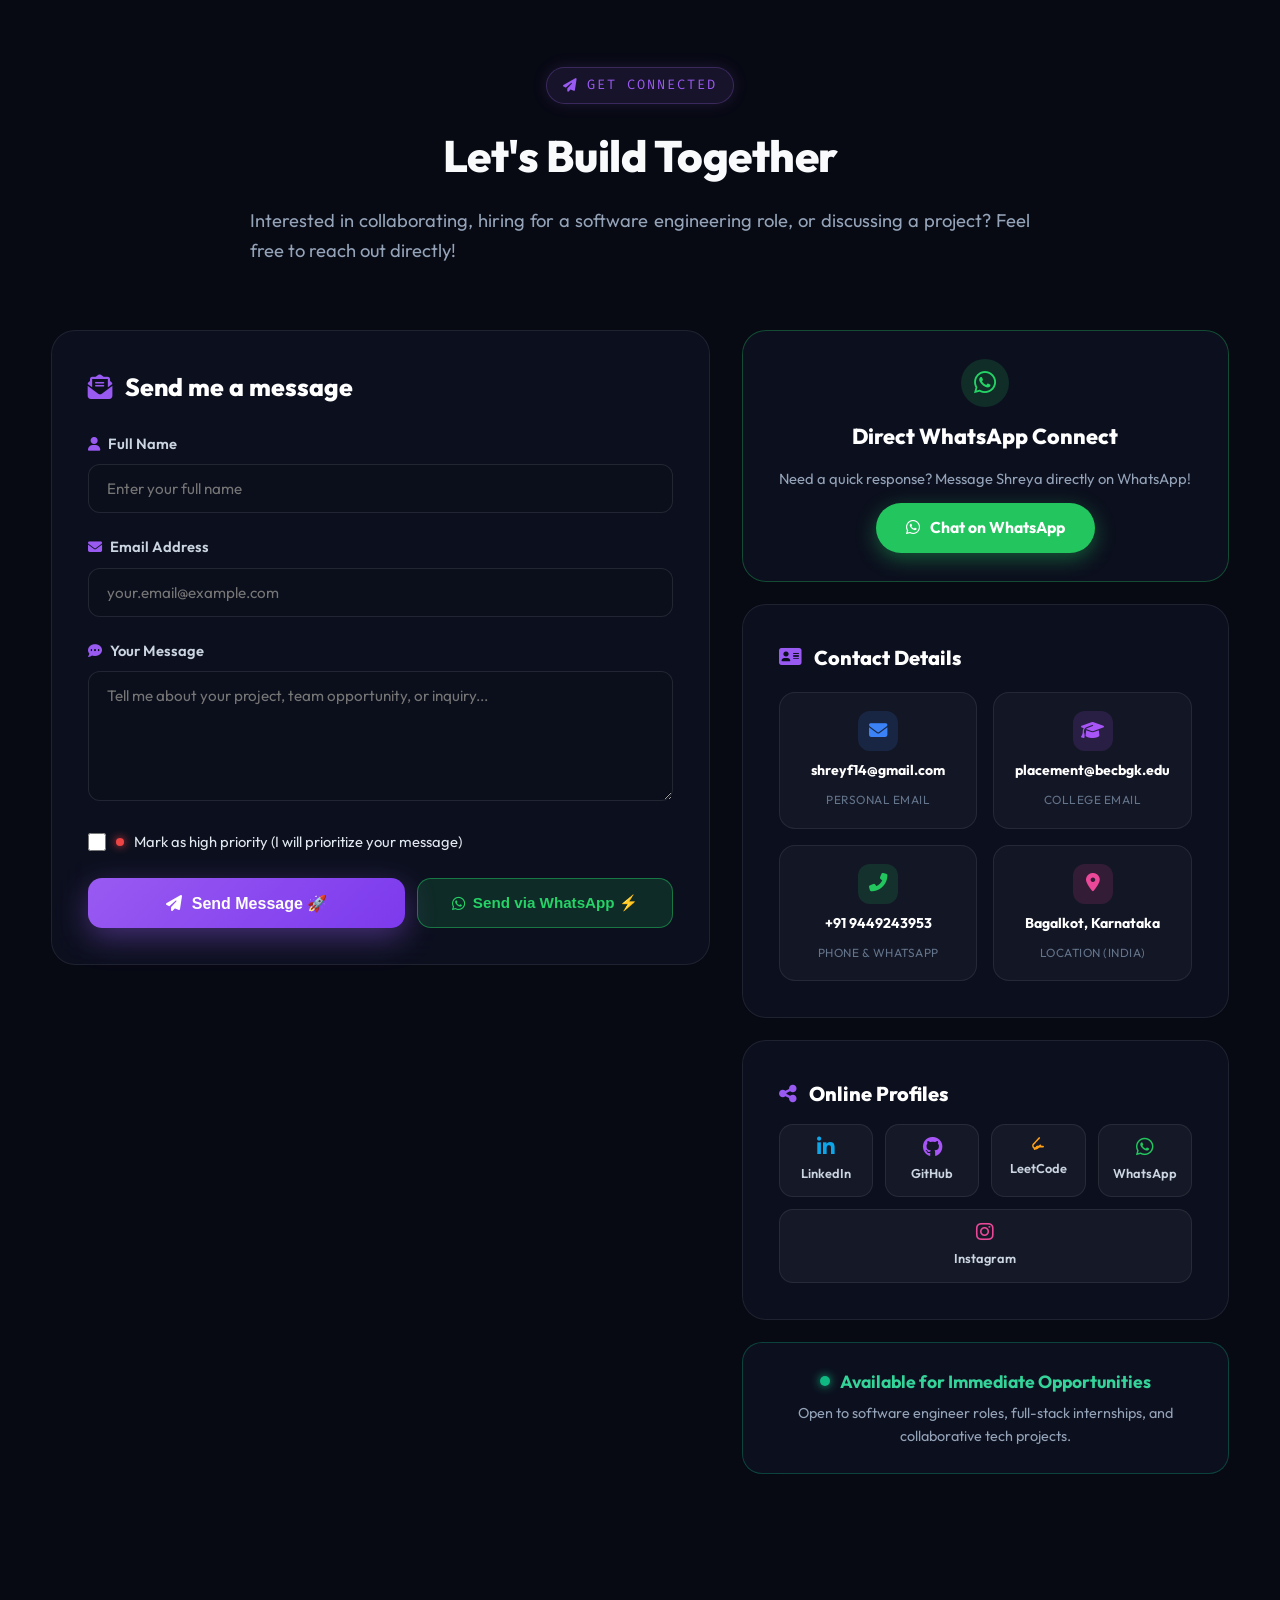
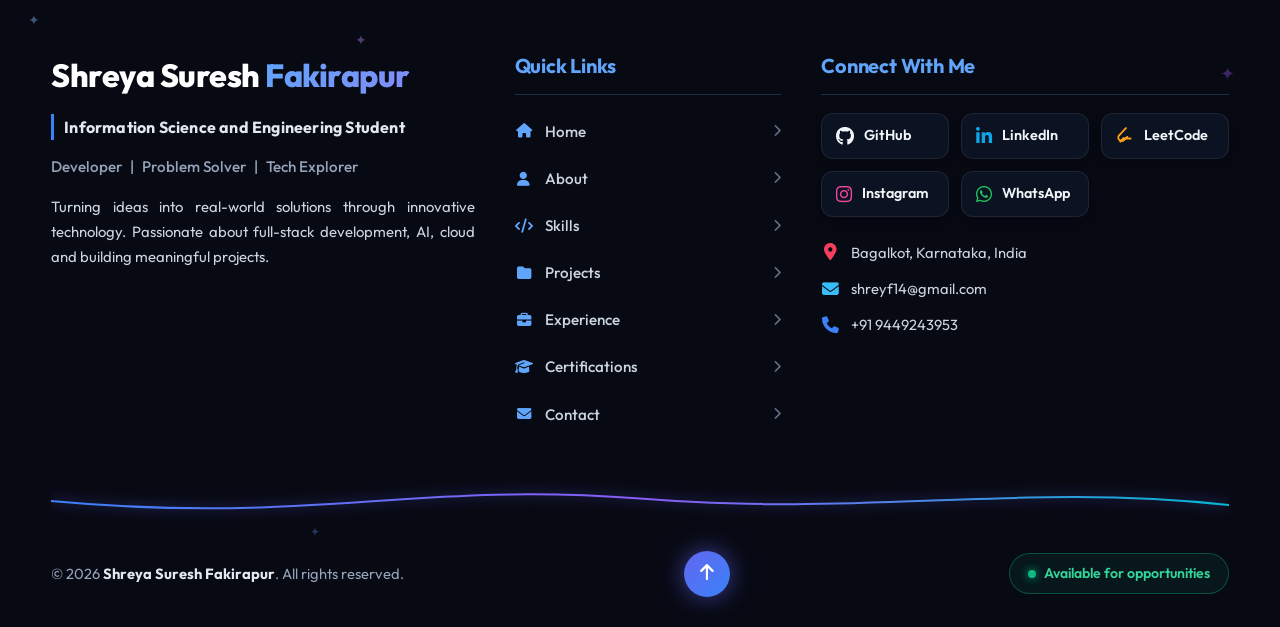
==== commit a80d9e0e: "Update index.html" ====
--- a/index.html
+++ b/index.html
@@ -3,7 +3,7 @@
 <head>
   <meta charset="UTF-8">
   <meta name="viewport" content="width=device-width, initial-scale=1.0">
-  <title>Shreya Suresh Fakirapur | Full-Stack Developer & Information Science Engineer</title>
+  <title>Shreya Fakirapur | Full-Stack Developer & Information Science Engineer</title>
   <meta name="description" content="Portfolio of Shreya Suresh Fakirapur - Information Science & Engineering graduate (B.E.), Full-Stack Developer, and AI enthusiast building creative, real-world solutions.">
   <meta name="keywords" content="Shreya Suresh Fakirapur, Shreya Fakirapur, Portfolio, Full-Stack Developer, Information Science, React, JavaScript, PHP, MySQL, Python, Bagalkot">
   <meta name="author" content="Shreya Suresh Fakirapur">
--- a/assets/css/style.css
+++ b/assets/css/style.css
@@ -201,11 +201,18 @@
 
 /* Layout Containers */
 .container {
-  width: 90%;
-  max-width: 1240px;
+  width: 92%;
+  max-width: 1440px;
   margin: 0 auto;
   position: relative;
   z-index: 1;
+}
+
+@media (min-width: 1600px) {
+  .container {
+    width: 93%;
+    max-width: 1540px;
+  }
 }
 
 section {
@@ -253,9 +260,10 @@
 
 .section-subtitle {
   color: var(--text-muted);
-  font-size: 1.1rem;
-  max-width: 620px;
+  font-size: 1.15rem;
+  max-width: 780px;
   margin: 0 auto;
+  line-height: 1.6;
 }
 
 /* ===================================================================
@@ -267,8 +275,8 @@
   left: 50%;
   transform: translateX(-50%);
   width: 92%;
-  max-width: 1200px;
-  padding: 12px 28px;
+  max-width: 1440px;
+  padding: 14px 34px;
   background: rgba(10, 14, 28, 0.75);
   backdrop-filter: blur(20px);
   -webkit-backdrop-filter: blur(20px);
@@ -435,9 +443,9 @@
 
 .hero-grid {
   display: grid;
-  grid-template-columns: 1.15fr 0.85fr;
-  align-items: center;
-  gap: 60px;
+  grid-template-columns: 1.18fr 0.82fr;
+  align-items: center;
+  gap: 70px;
 }
 
 .hero-content {
@@ -481,7 +489,7 @@
 }
 
 .hero-name {
-  font-size: 4rem;
+  font-size: clamp(3.2rem, 5.2vw, 4.5rem);
   font-weight: 900;
   line-height: 1.08;
   letter-spacing: -1.5px;
@@ -521,8 +529,8 @@
 .hero-description {
   font-size: 1.15rem;
   color: var(--text-muted);
-  line-height: 1.7;
-  max-width: 560px;
+  line-height: 1.75;
+  max-width: 680px;
   margin-bottom: 34px;
 }
 
@@ -826,7 +834,7 @@
 .about-grid {
   display: grid;
   grid-template-columns: 1fr 1fr;
-  gap: 50px;
+  gap: 65px;
   align-items: center;
 }
 
@@ -1366,7 +1374,7 @@
    =================================================================== */
 .timeline {
   position: relative;
-  max-width: 900px;
+  max-width: 1120px;
   margin: 0 auto;
   padding: 20px 0;
 }
@@ -1470,8 +1478,8 @@
    =================================================================== */
 .contact-grid {
   display: grid;
-  grid-template-columns: 0.9fr 1.1fr;
-  gap: 50px;
+  grid-template-columns: 0.95fr 1.05fr;
+  gap: 64px;
   align-items: start;
 }
 
@@ -1840,7 +1848,7 @@
   color: #cbd5e1;
   margin-bottom: 24px;
   text-align: justify;
-  max-width: 440px;
+  max-width: 520px;
 }
 
 .footer-resume-btn {
@@ -3409,7 +3417,7 @@
   background: rgba(15, 20, 38, 0.95);
   border: 1px solid var(--border-glow);
   border-radius: 24px;
-  max-width: 820px;
+  max-width: 980px;
   width: 100%;
   max-height: 90vh;
   overflow-y: auto;
@@ -3638,7 +3646,7 @@
 
 /* Resume Modal Specific Styling */
 .resume-modal-dialog {
-  max-width: 860px;
+  max-width: 1040px;
 }
 
 .resume-preview-sheet {
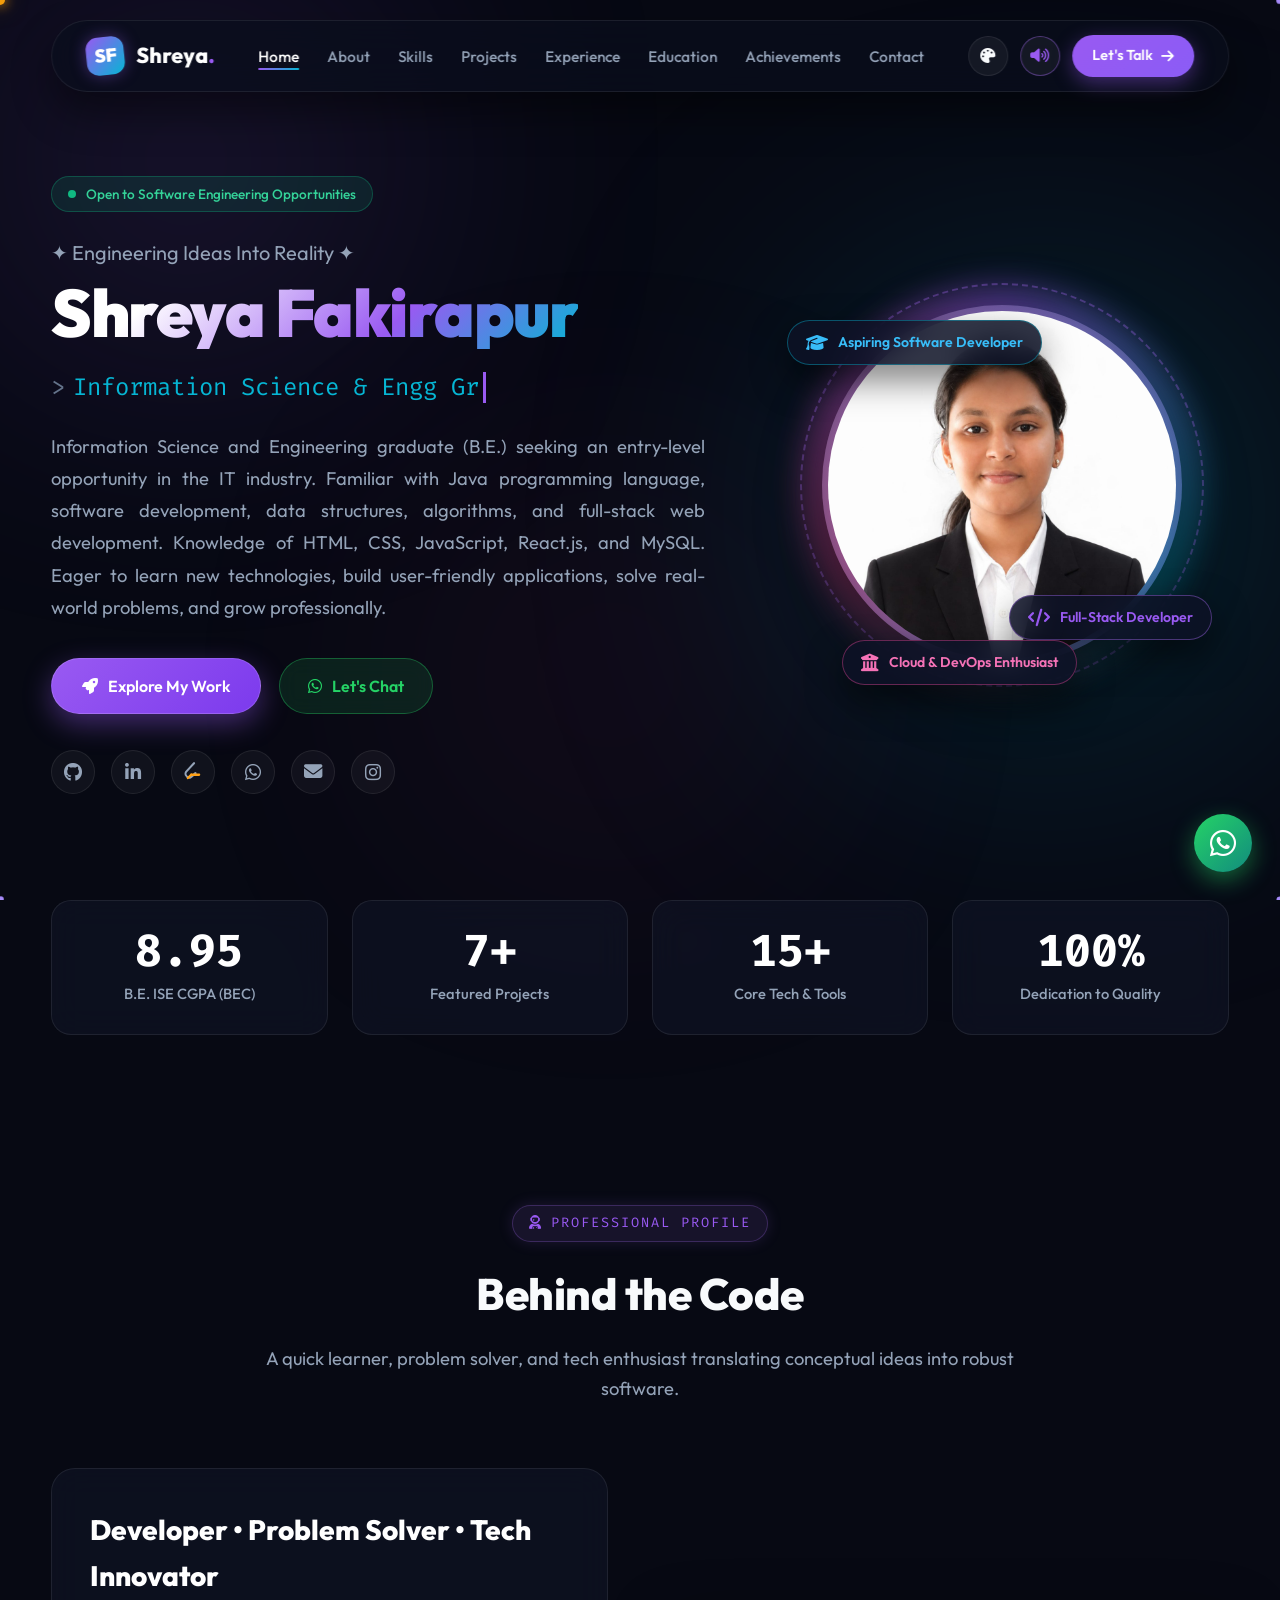
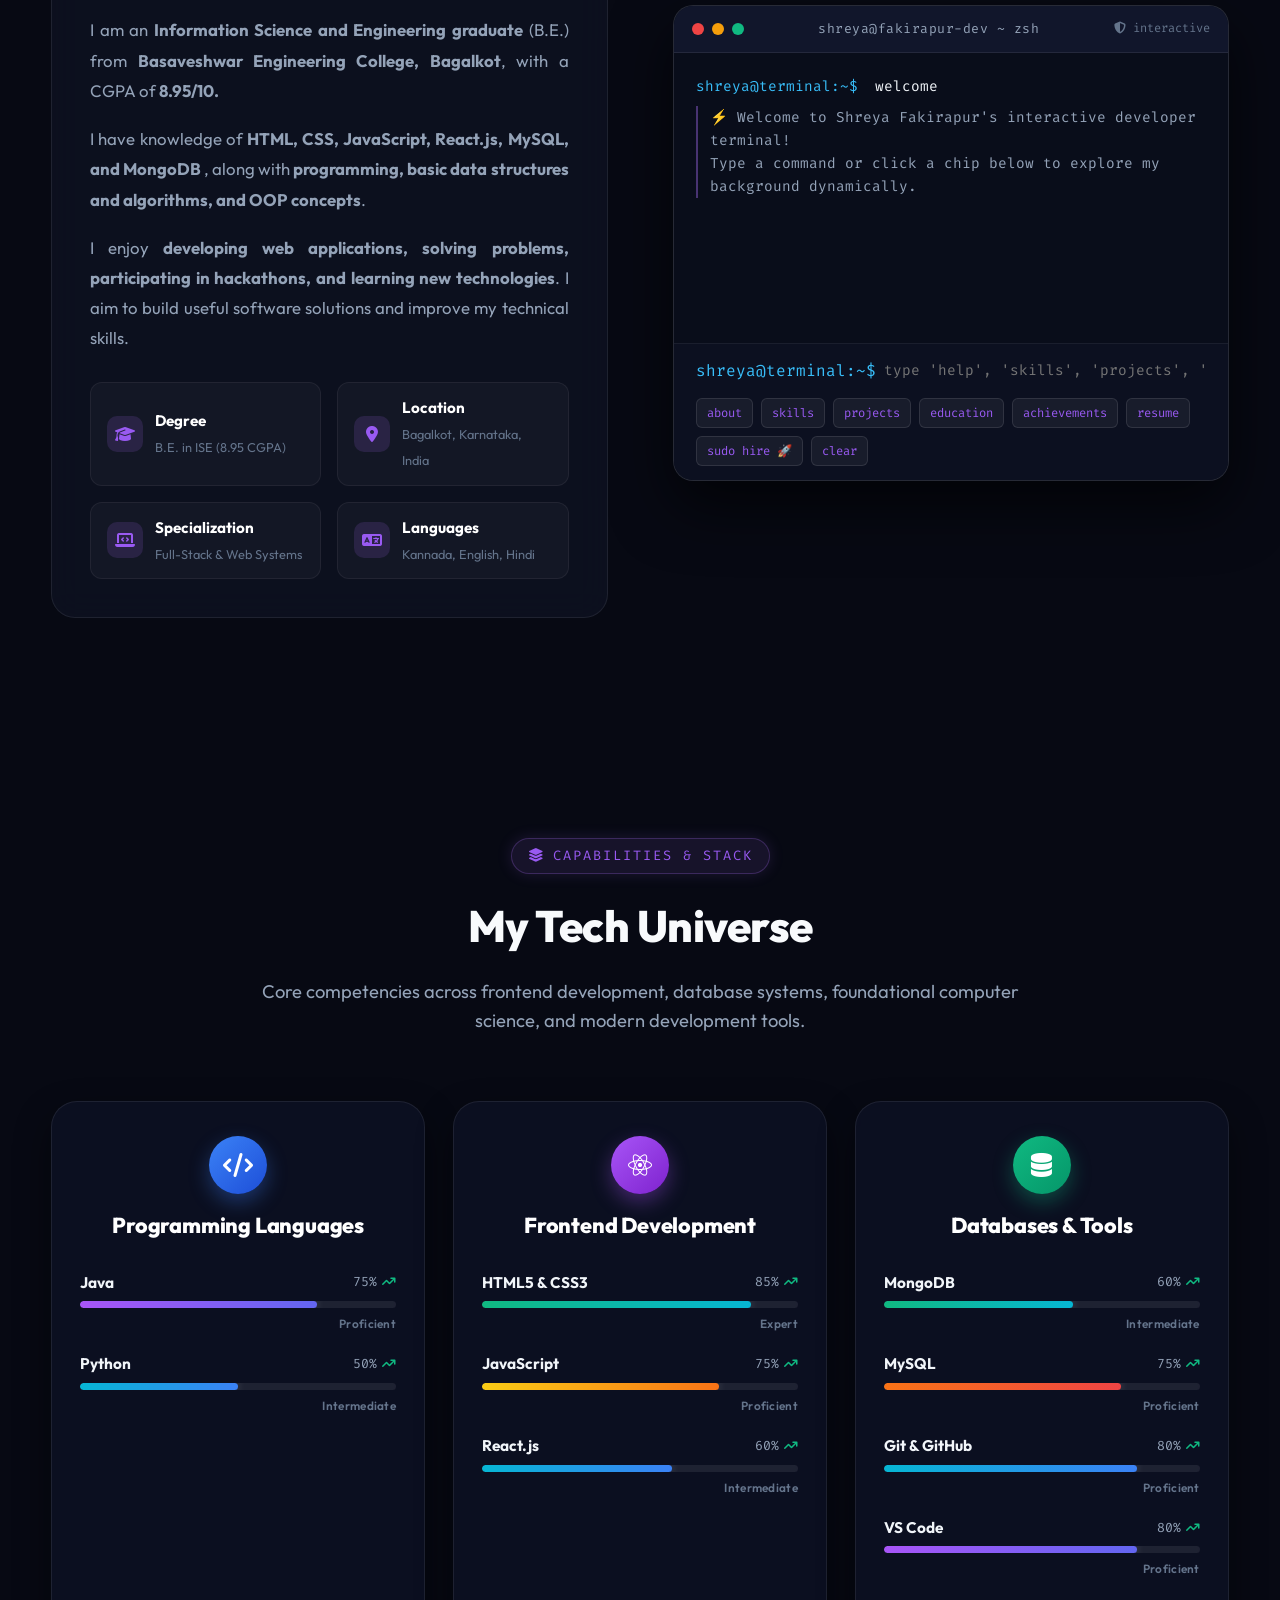
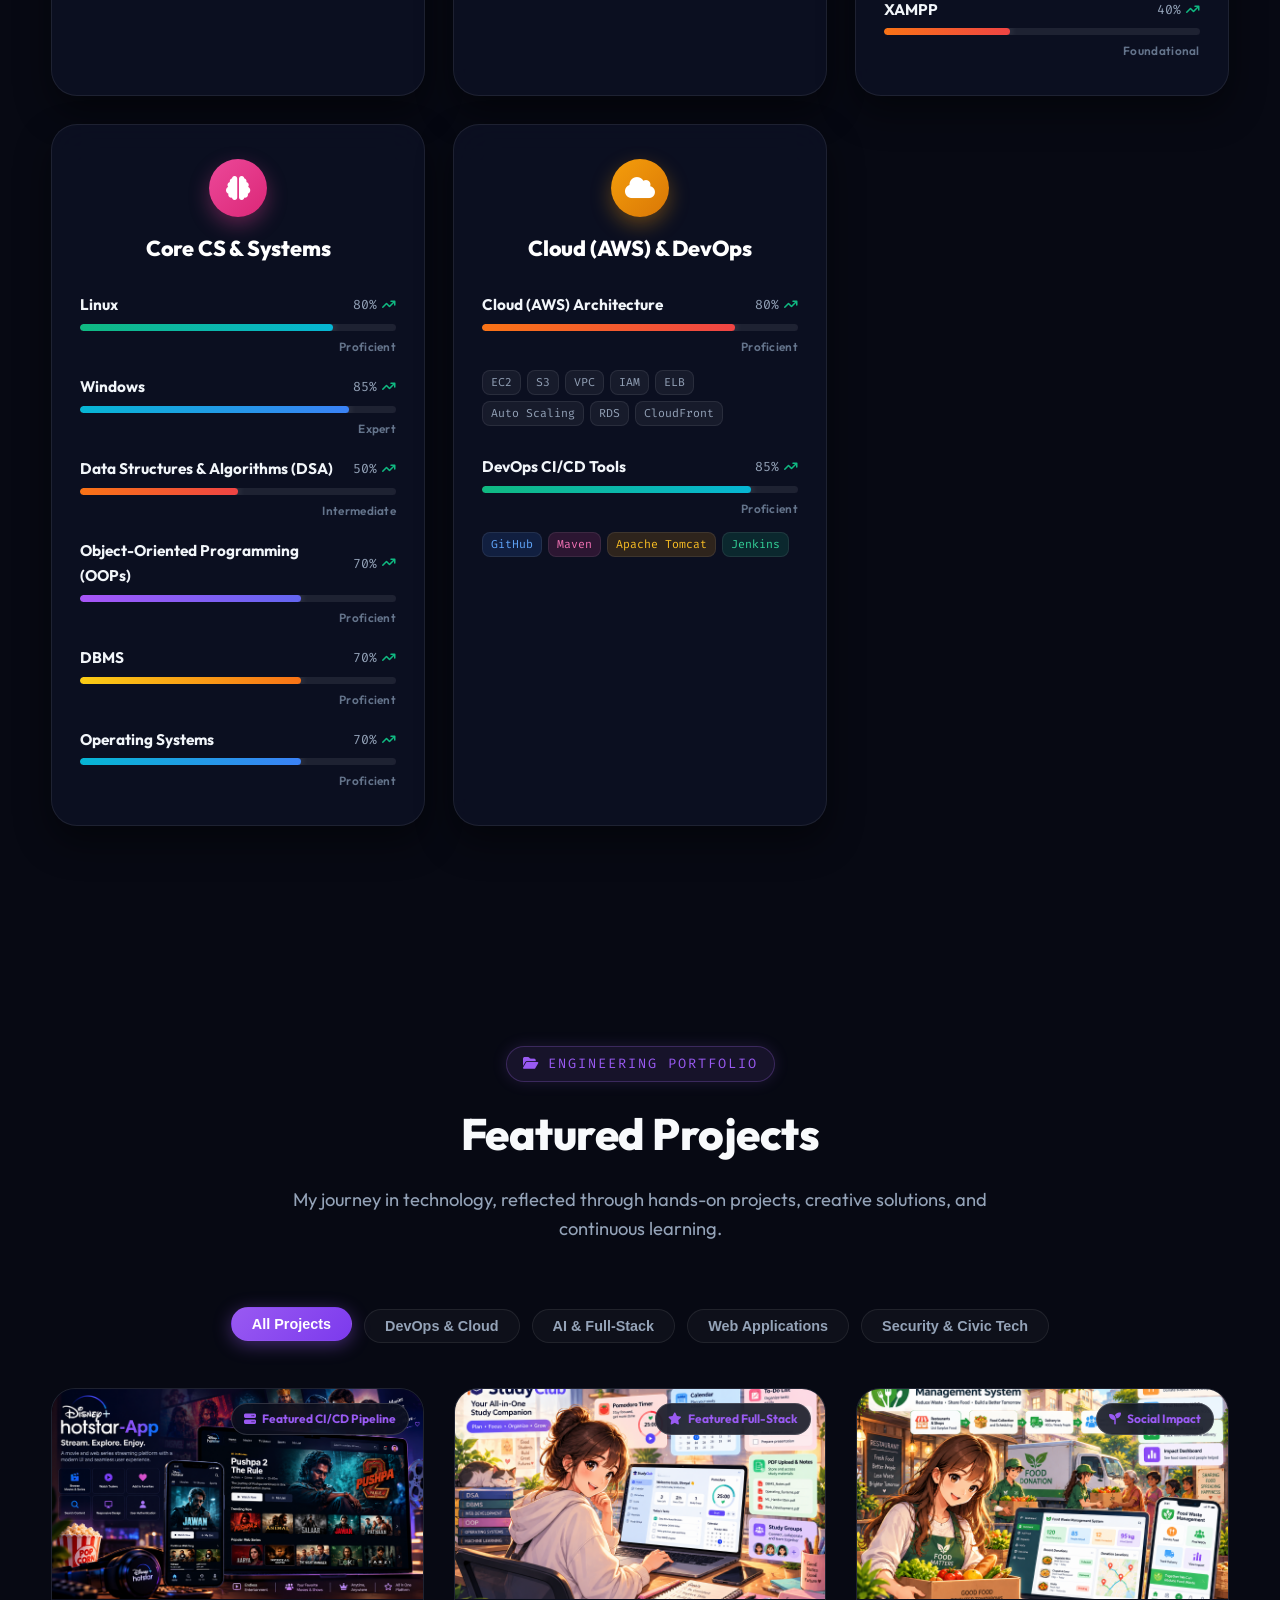
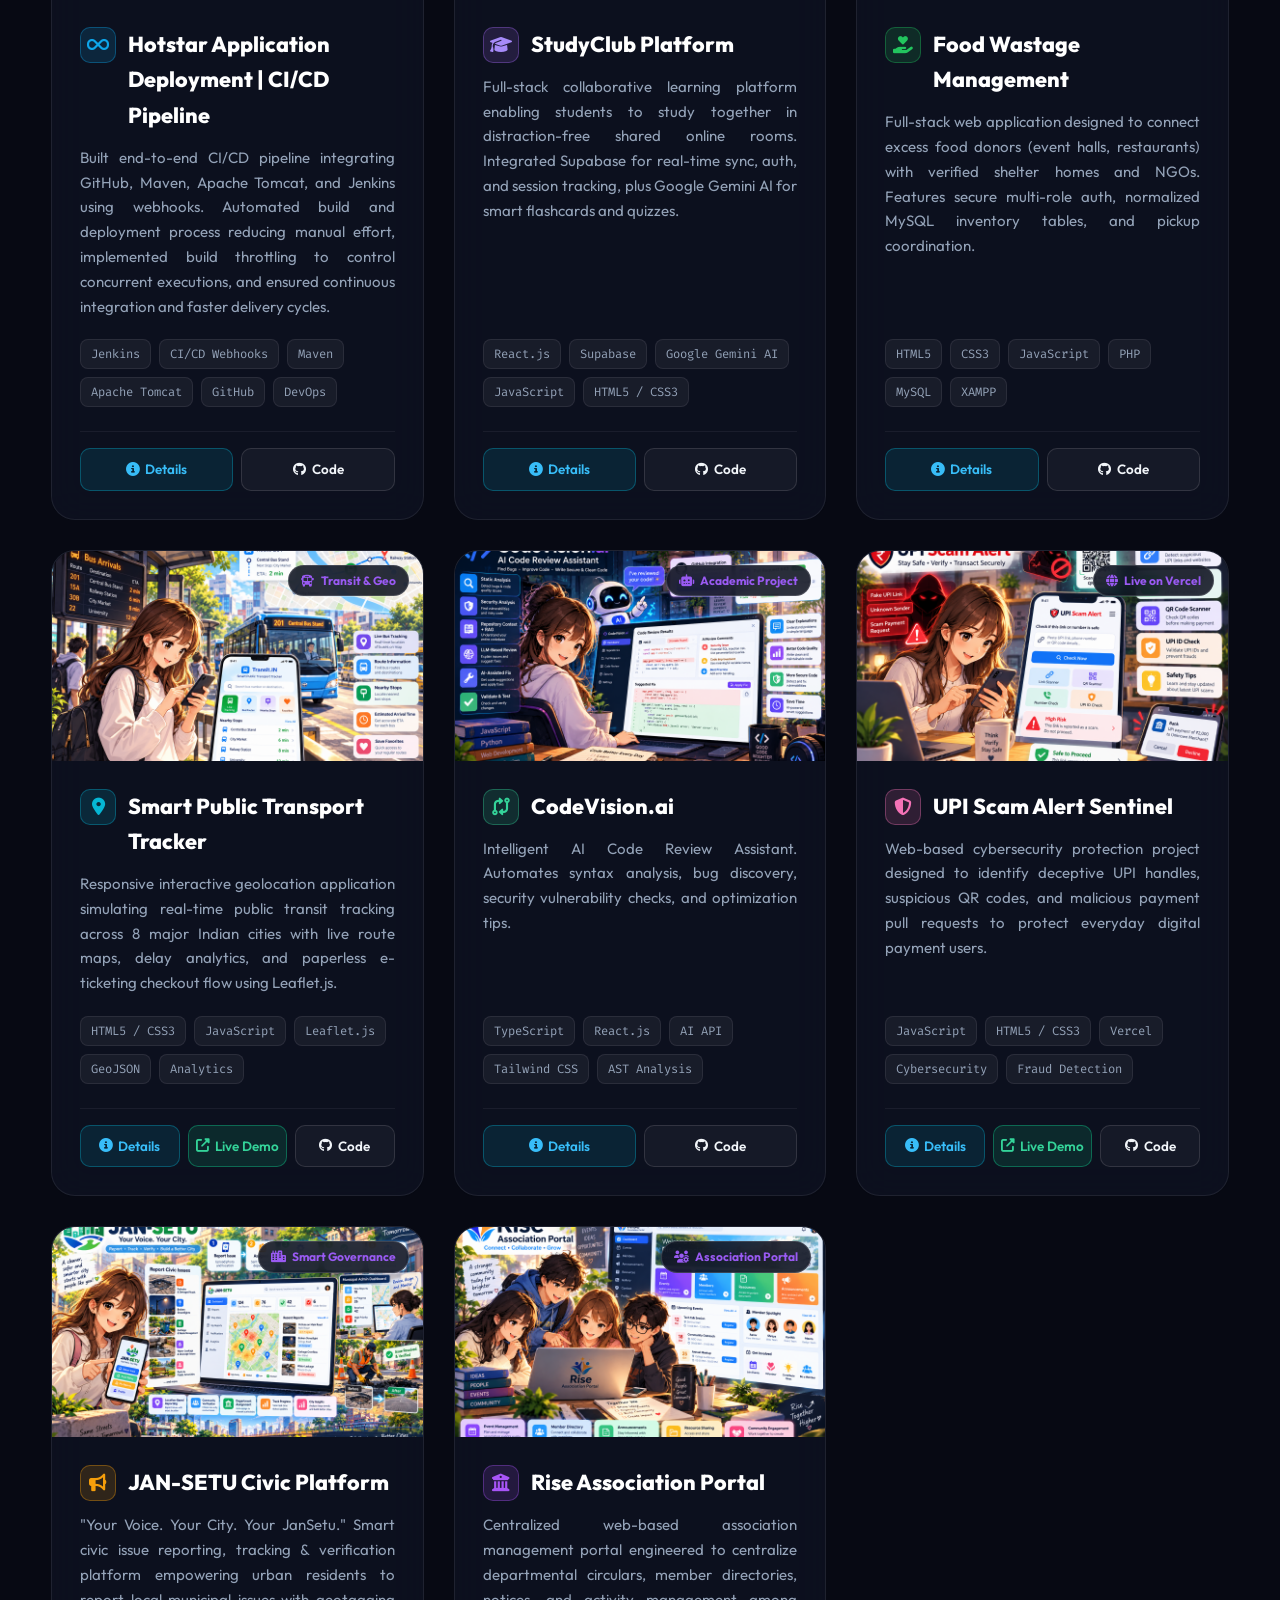
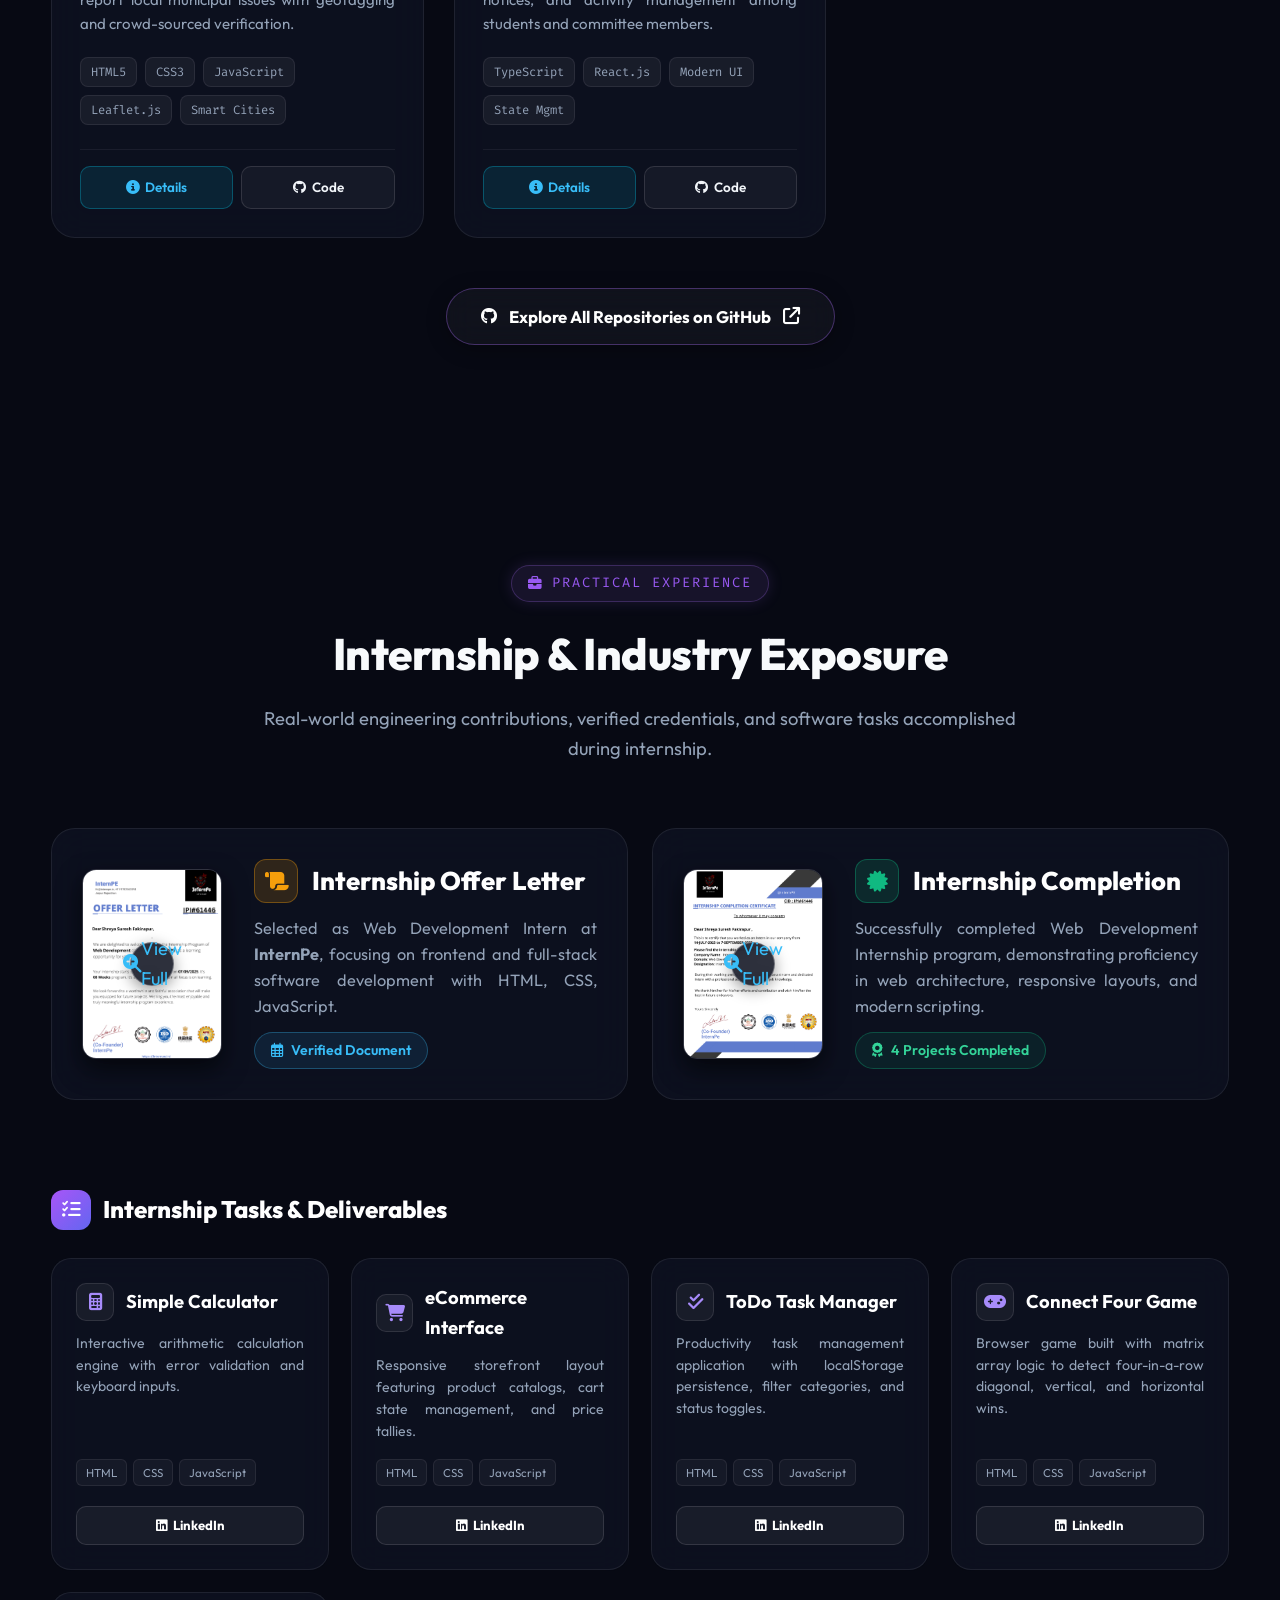
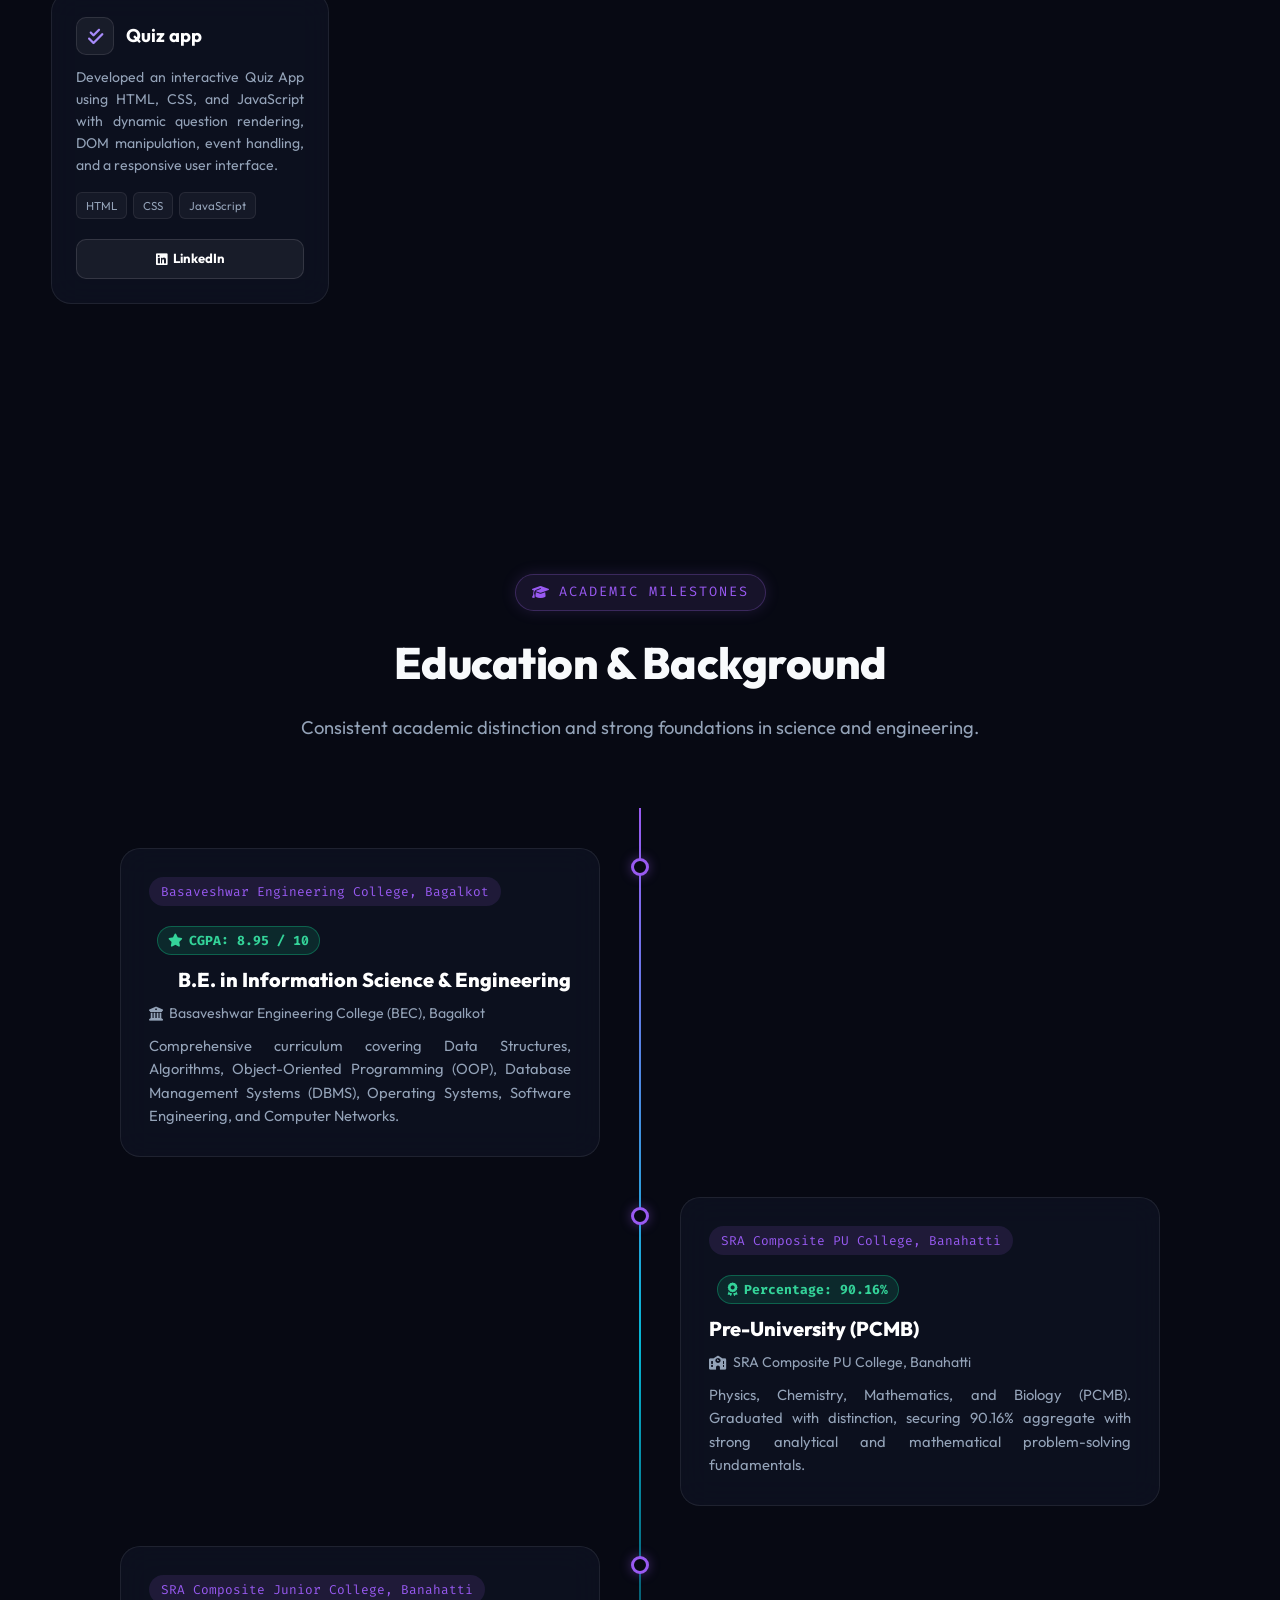
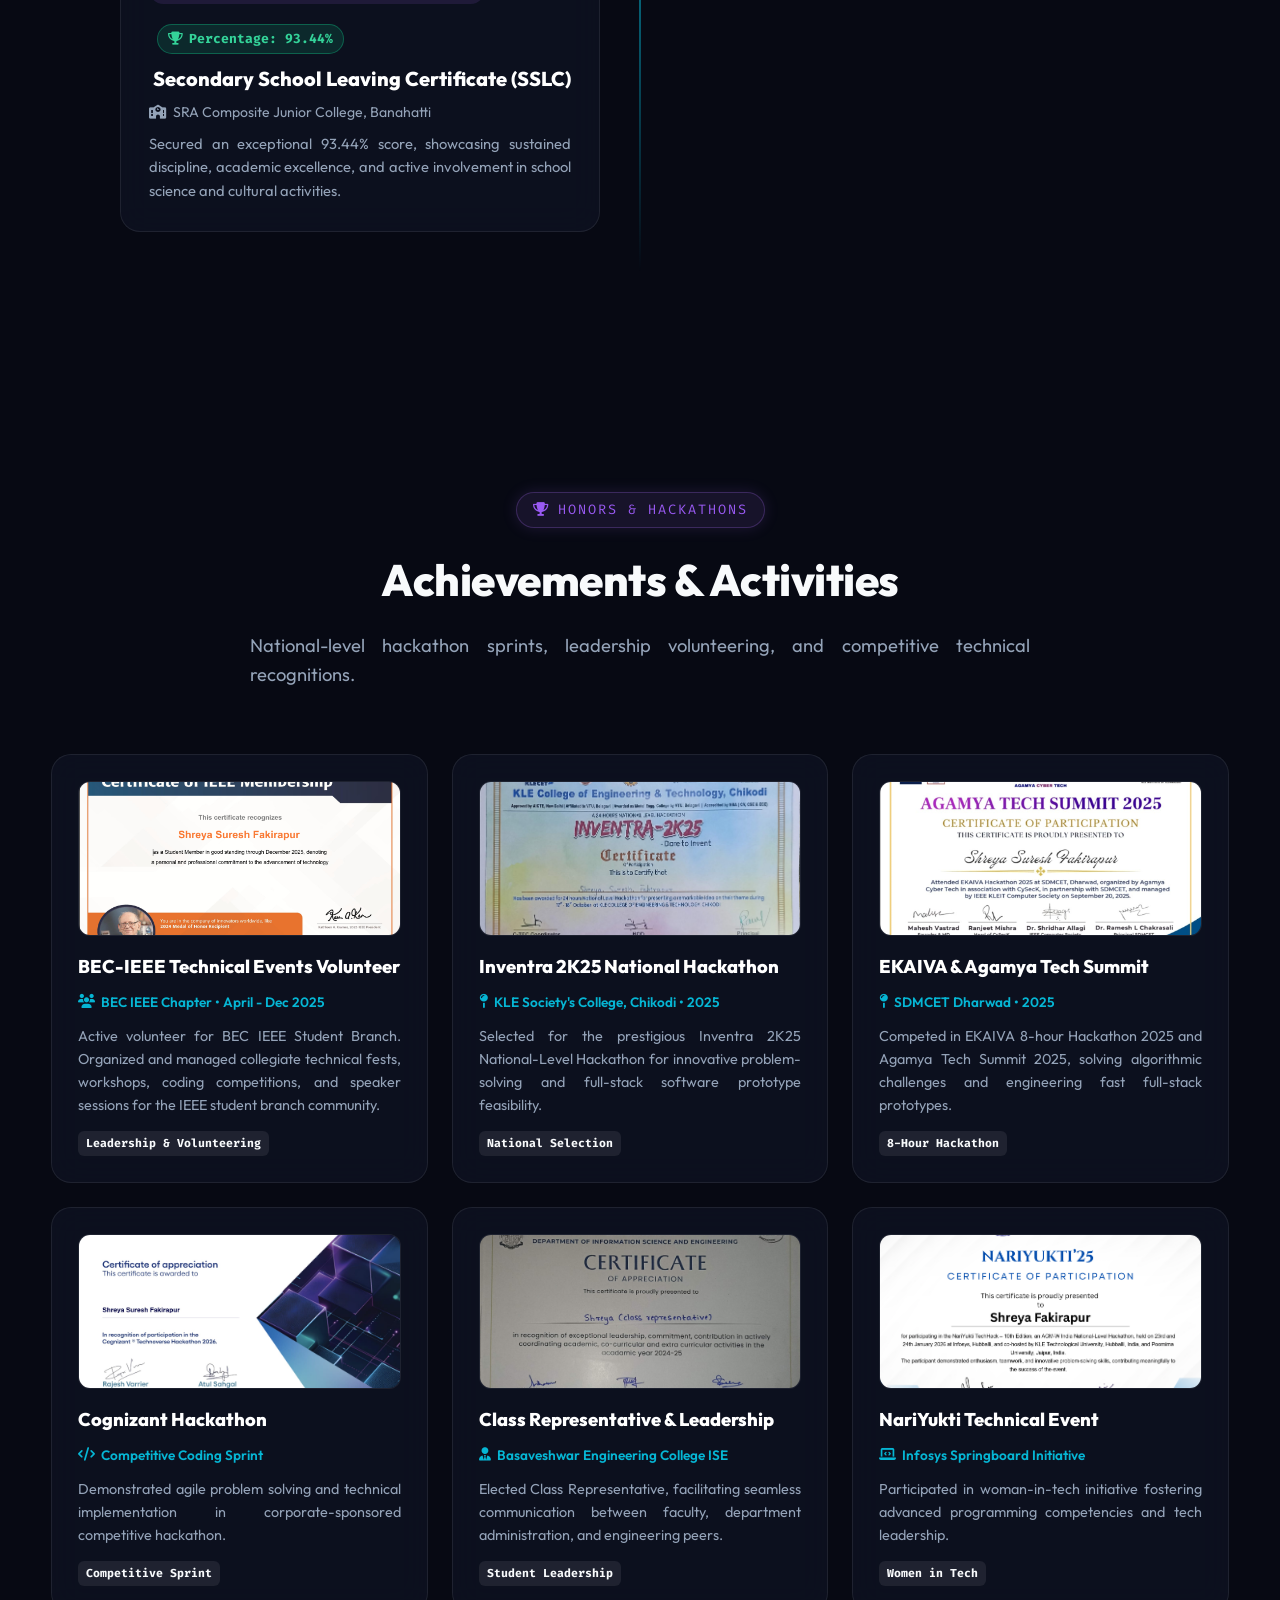
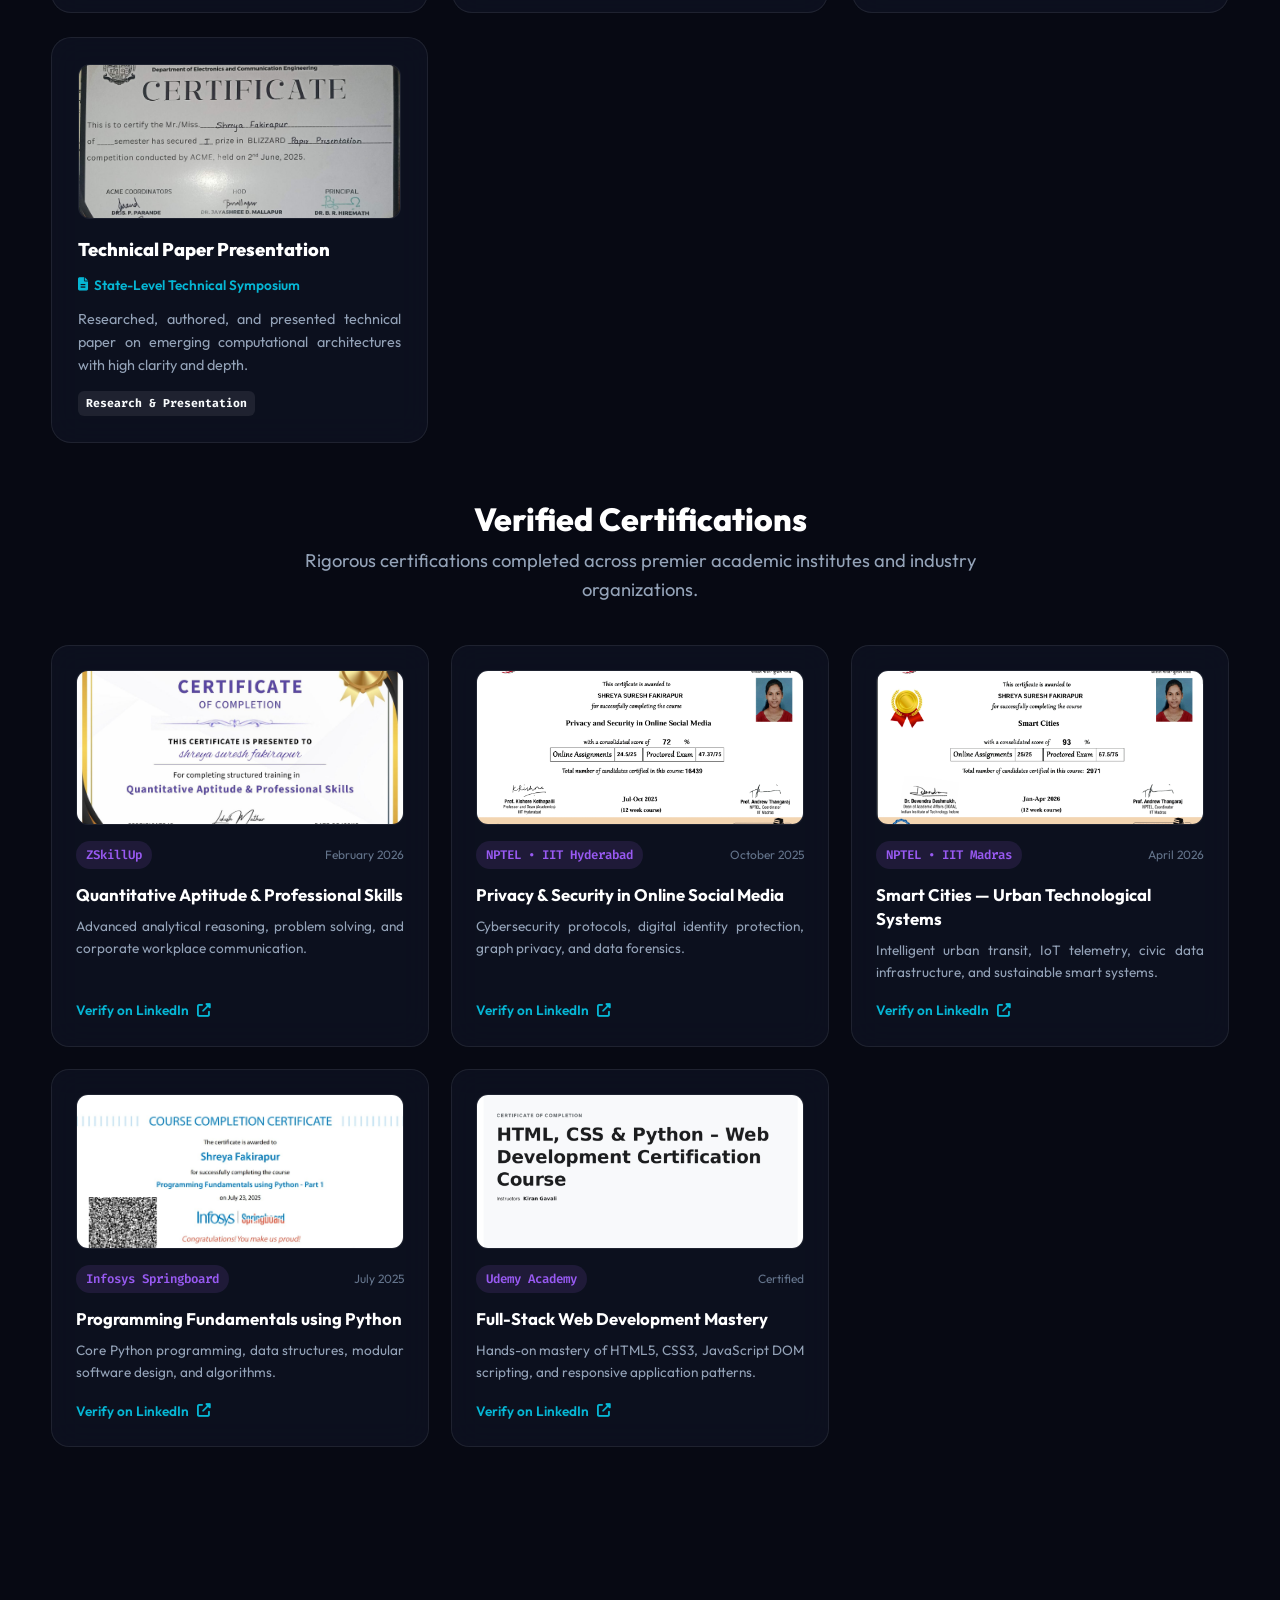
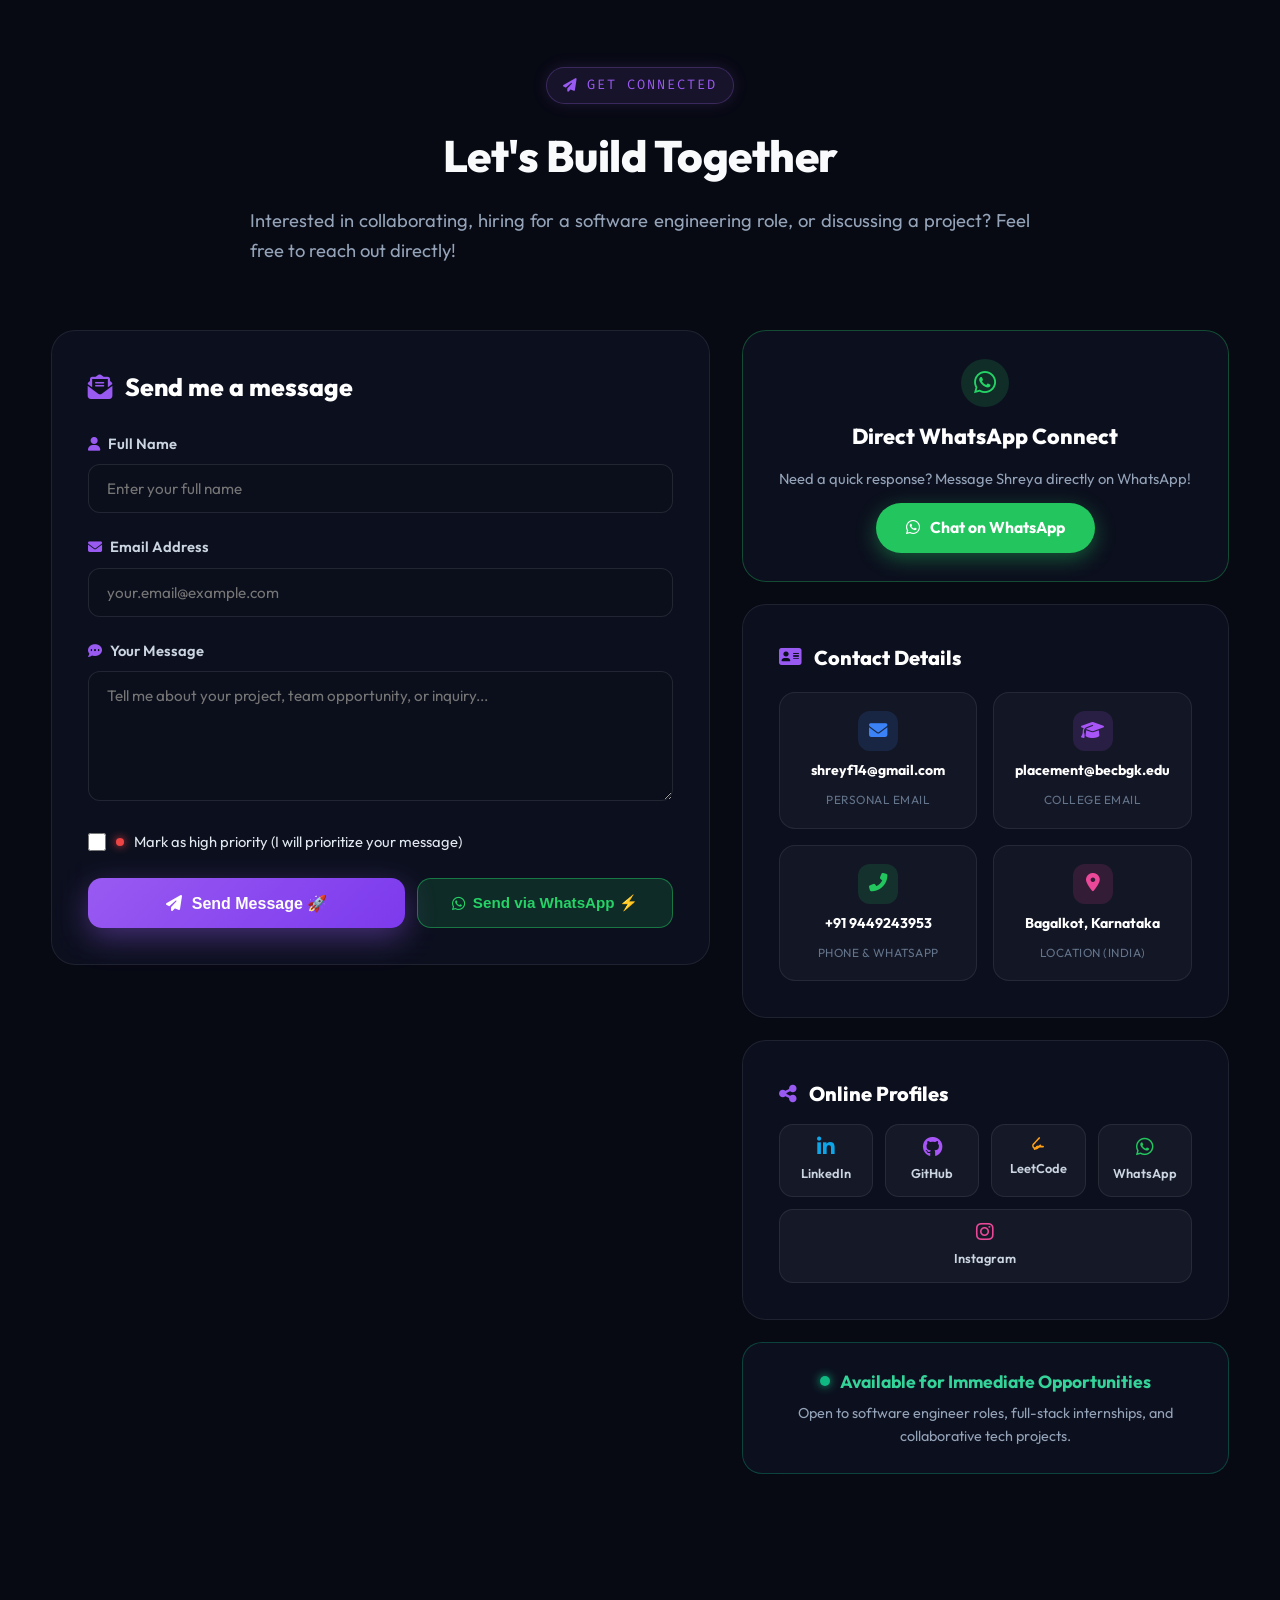
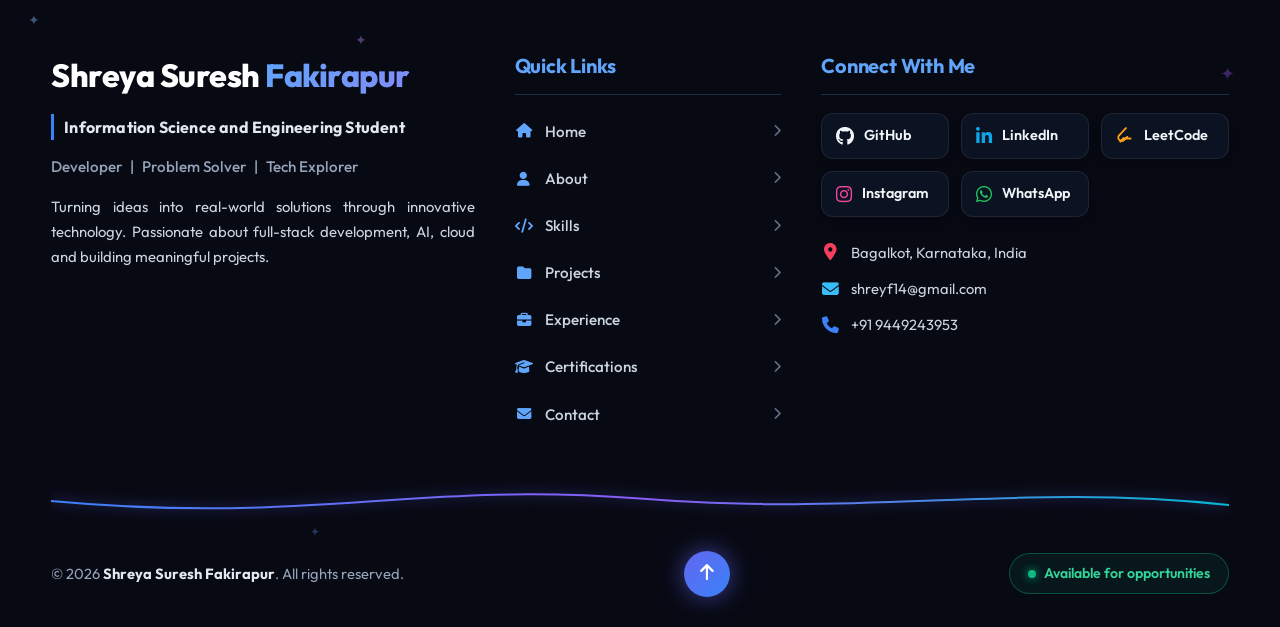
==== commit 80dfb2ce: "Update index.html" ====
--- a/index.html
+++ b/index.html
@@ -4,12 +4,12 @@
   <meta charset="UTF-8">
   <meta name="viewport" content="width=device-width, initial-scale=1.0">
   <title>Shreya Fakirapur | Full-Stack Developer & Information Science Engineer</title>
-  <meta name="description" content="Portfolio of Shreya Suresh Fakirapur - Information Science & Engineering graduate (B.E.), Full-Stack Developer, and AI enthusiast building creative, real-world solutions.">
-  <meta name="keywords" content="Shreya Suresh Fakirapur, Shreya Fakirapur, Portfolio, Full-Stack Developer, Information Science, React, JavaScript, PHP, MySQL, Python, Bagalkot">
-  <meta name="author" content="Shreya Suresh Fakirapur">
+  <meta name="description" content="Portfolio of Shreya Fakirapur - Information Science & Engineering graduate (B.E.), Full-Stack Developer, and AI enthusiast building creative, real-world solutions.">
+  <meta name="keywords" content="Shreya Fakirapur, Shreya Fakirapur, Portfolio, Full-Stack Developer, Information Science, React, JavaScript, PHP, MySQL, Python, Bagalkot">
+  <meta name="author" content="Shreya Fakirapur">
 
   <!-- Open Graph / Meta -->
-  <meta property="og:title" content="Shreya Suresh Fakirapur | Developer Portfolio">
+  <meta property="og:title" content="Shreya Fakirapur | Developer Portfolio">
   <meta property="og:description" content="Explore real-world projects, skills, certifications, and interactive dev console by Shreya Fakirapur.">
   <meta property="og:type" content="website">
   <meta property="og:image" content="./assets/images/profile.jpg">
@@ -110,7 +110,7 @@
 
           <p class="hero-greeting">✦ Engineering Ideas Into Reality ✦</p>
           <h1 class="hero-name">
-            <span class="gradient-text">Shreya Suresh Fakirapur</span>
+            <span class="gradient-text">Shreya Fakirapur</span>
           </h1>
 
           <div class="hero-typing-wrapper">
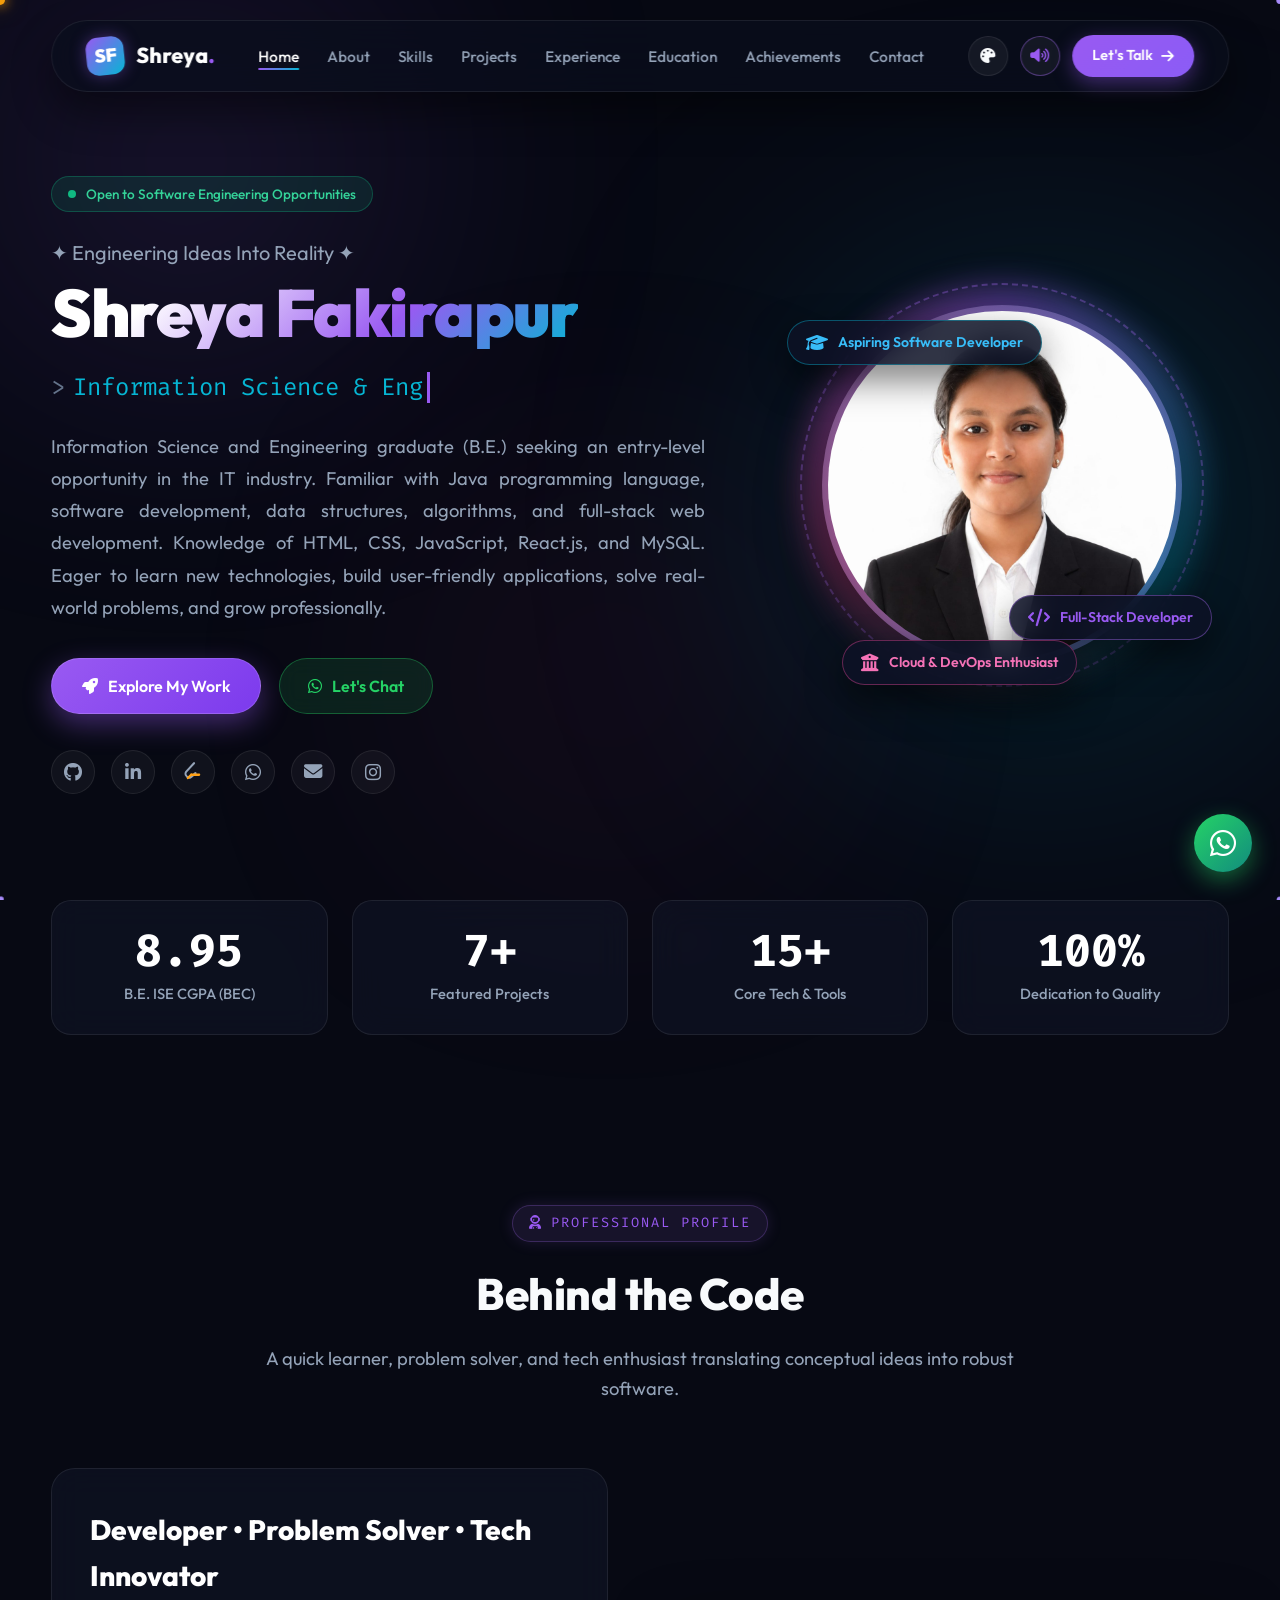
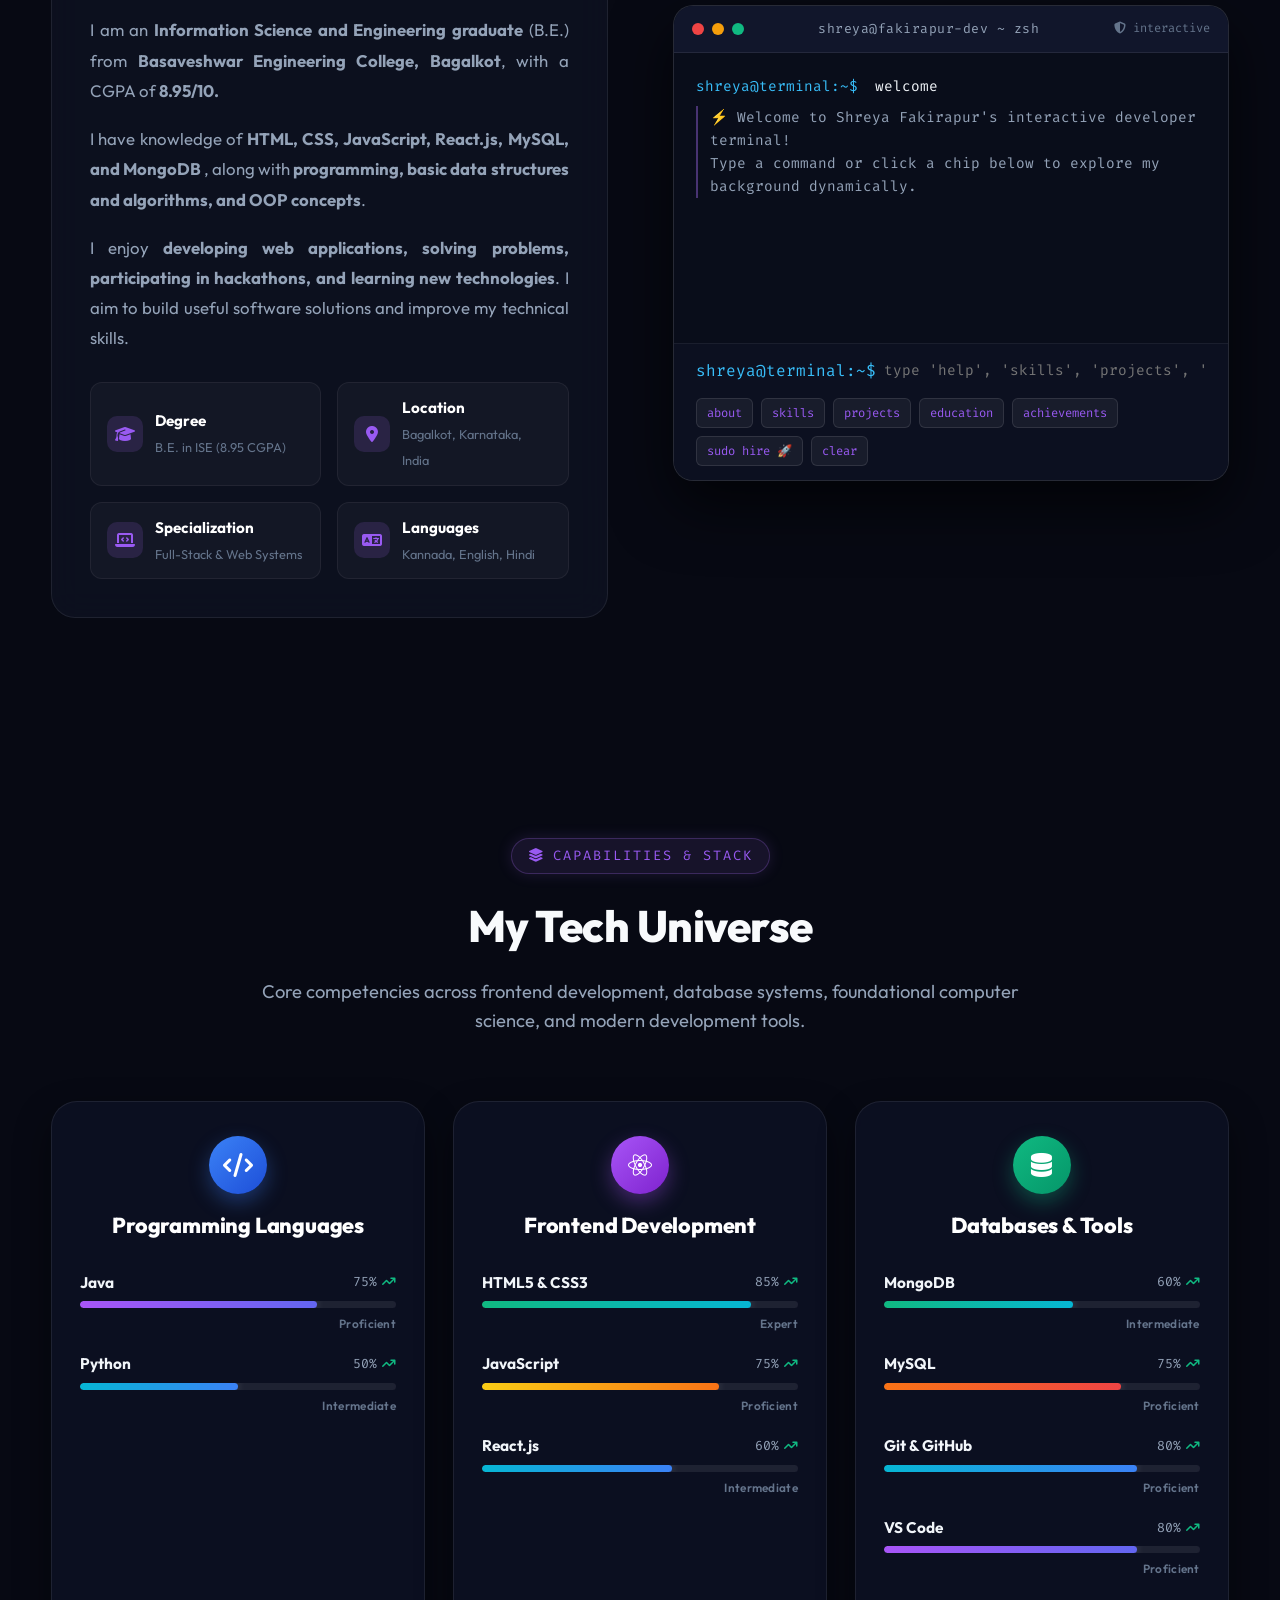
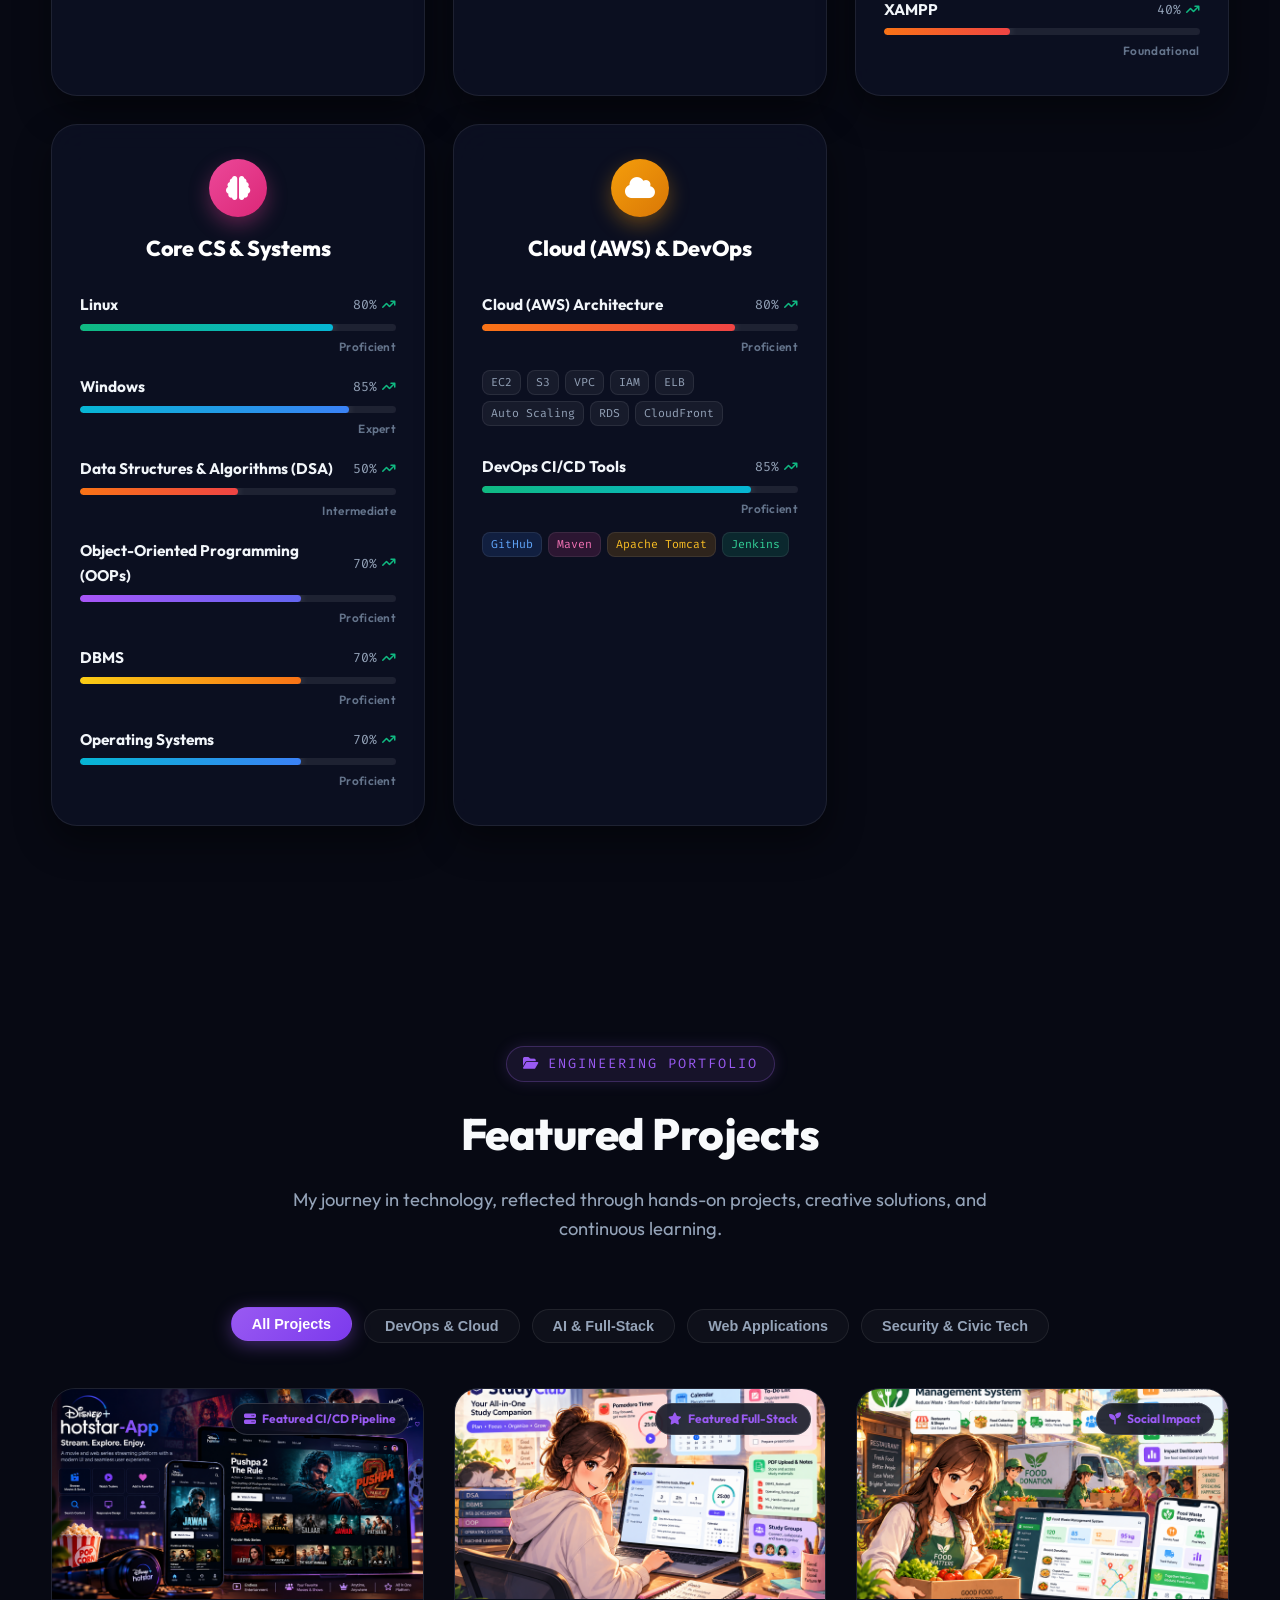
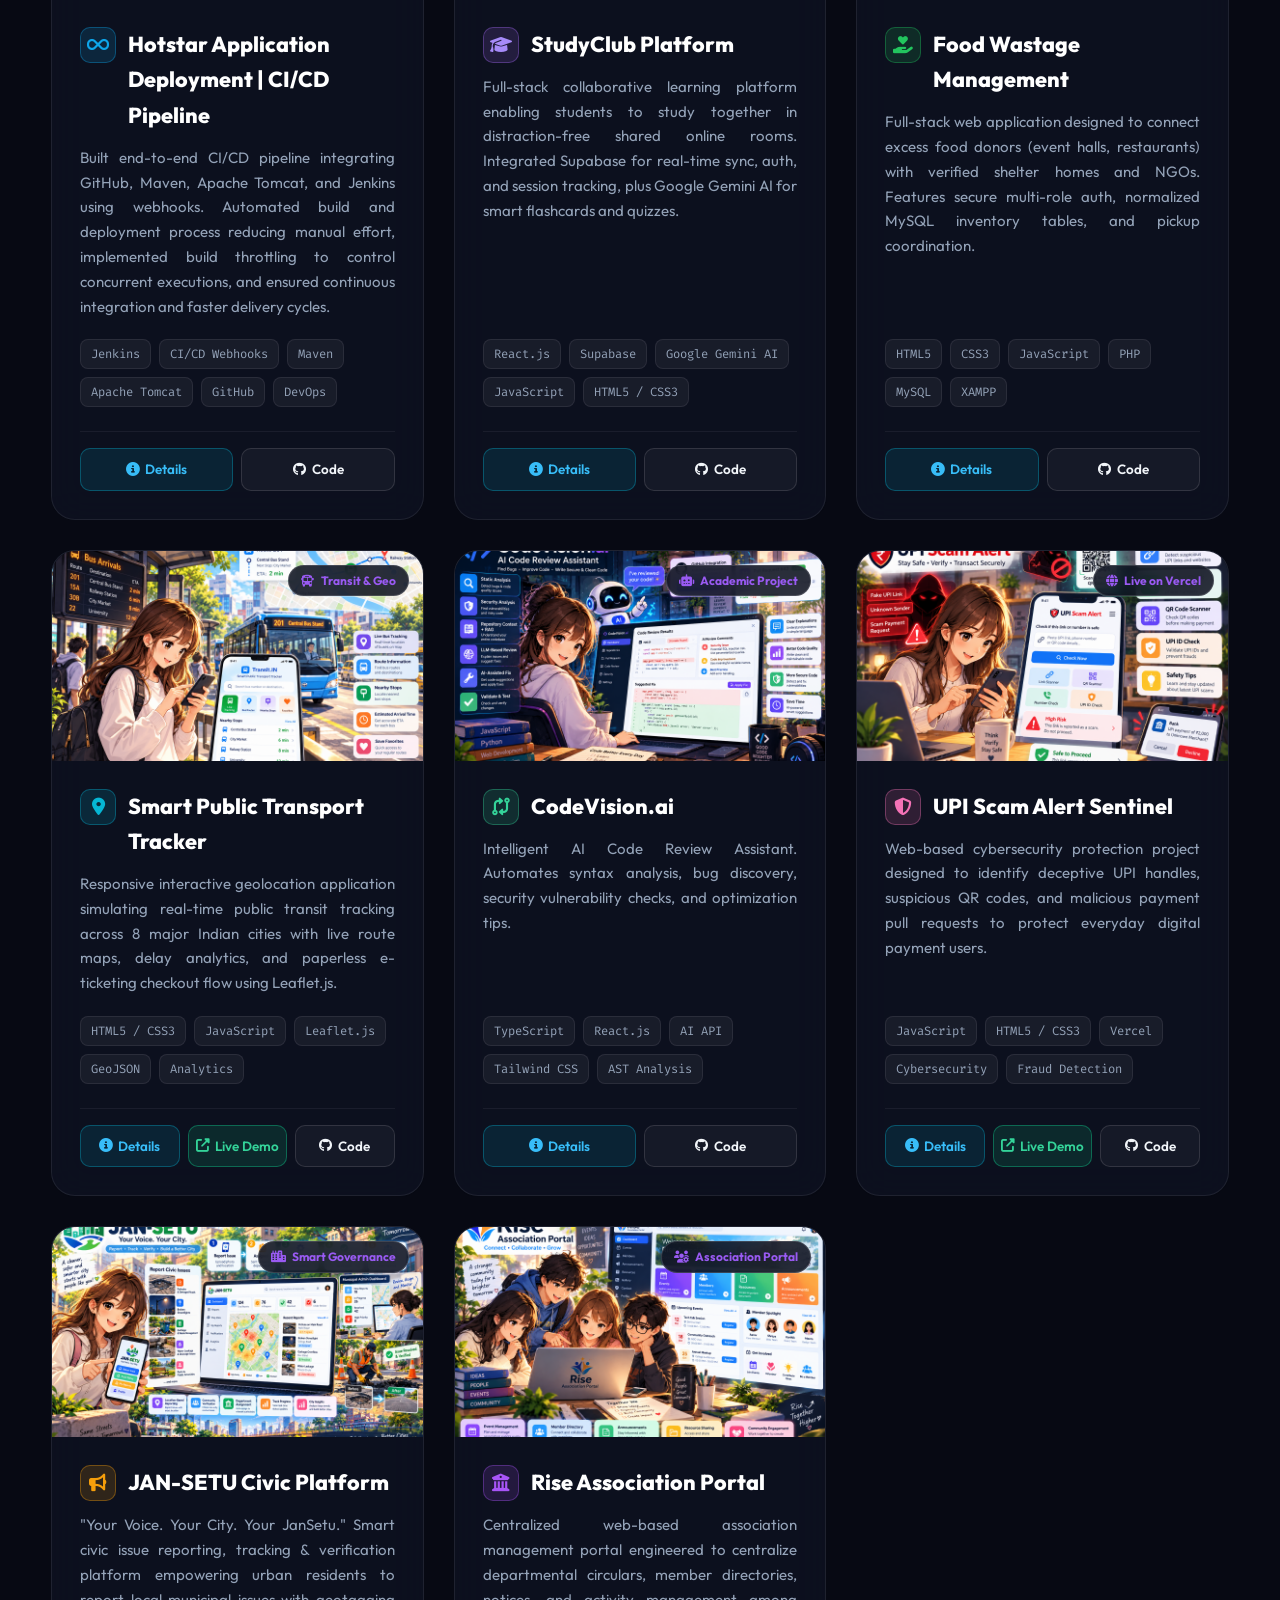
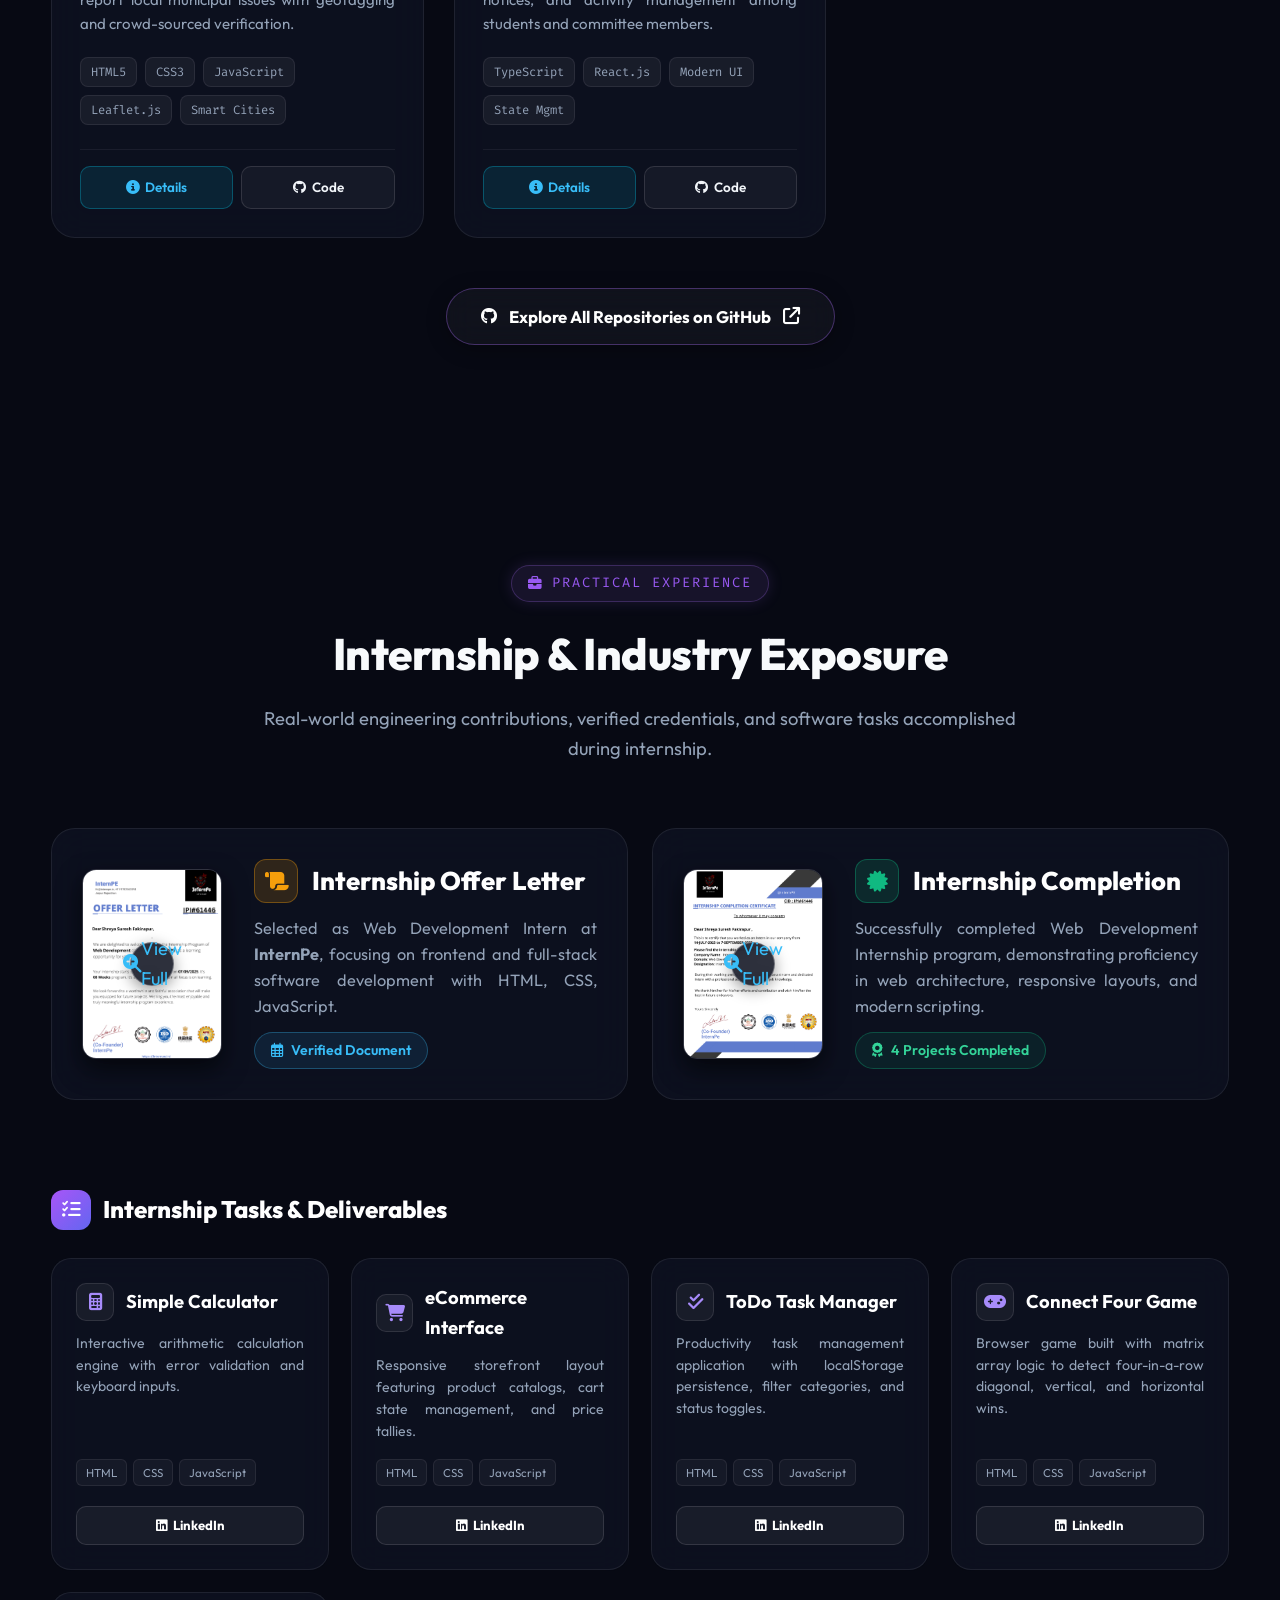
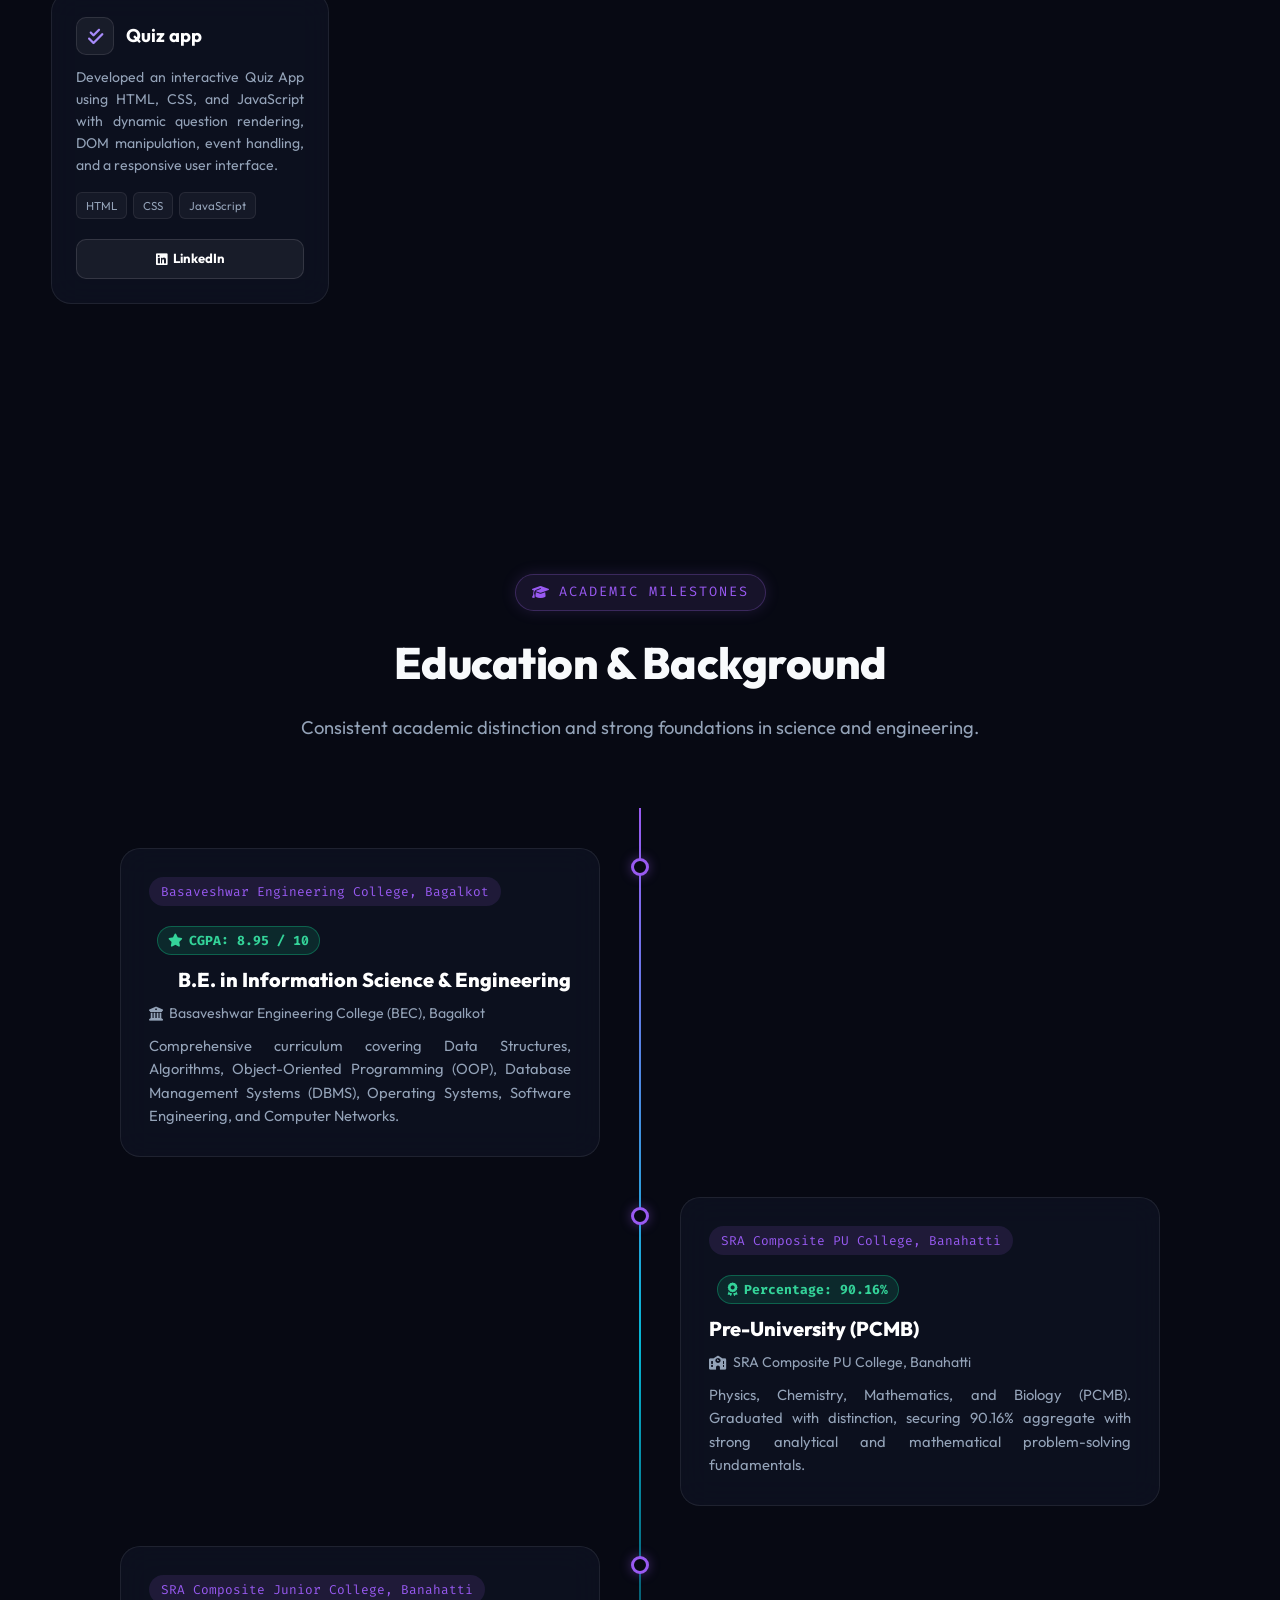
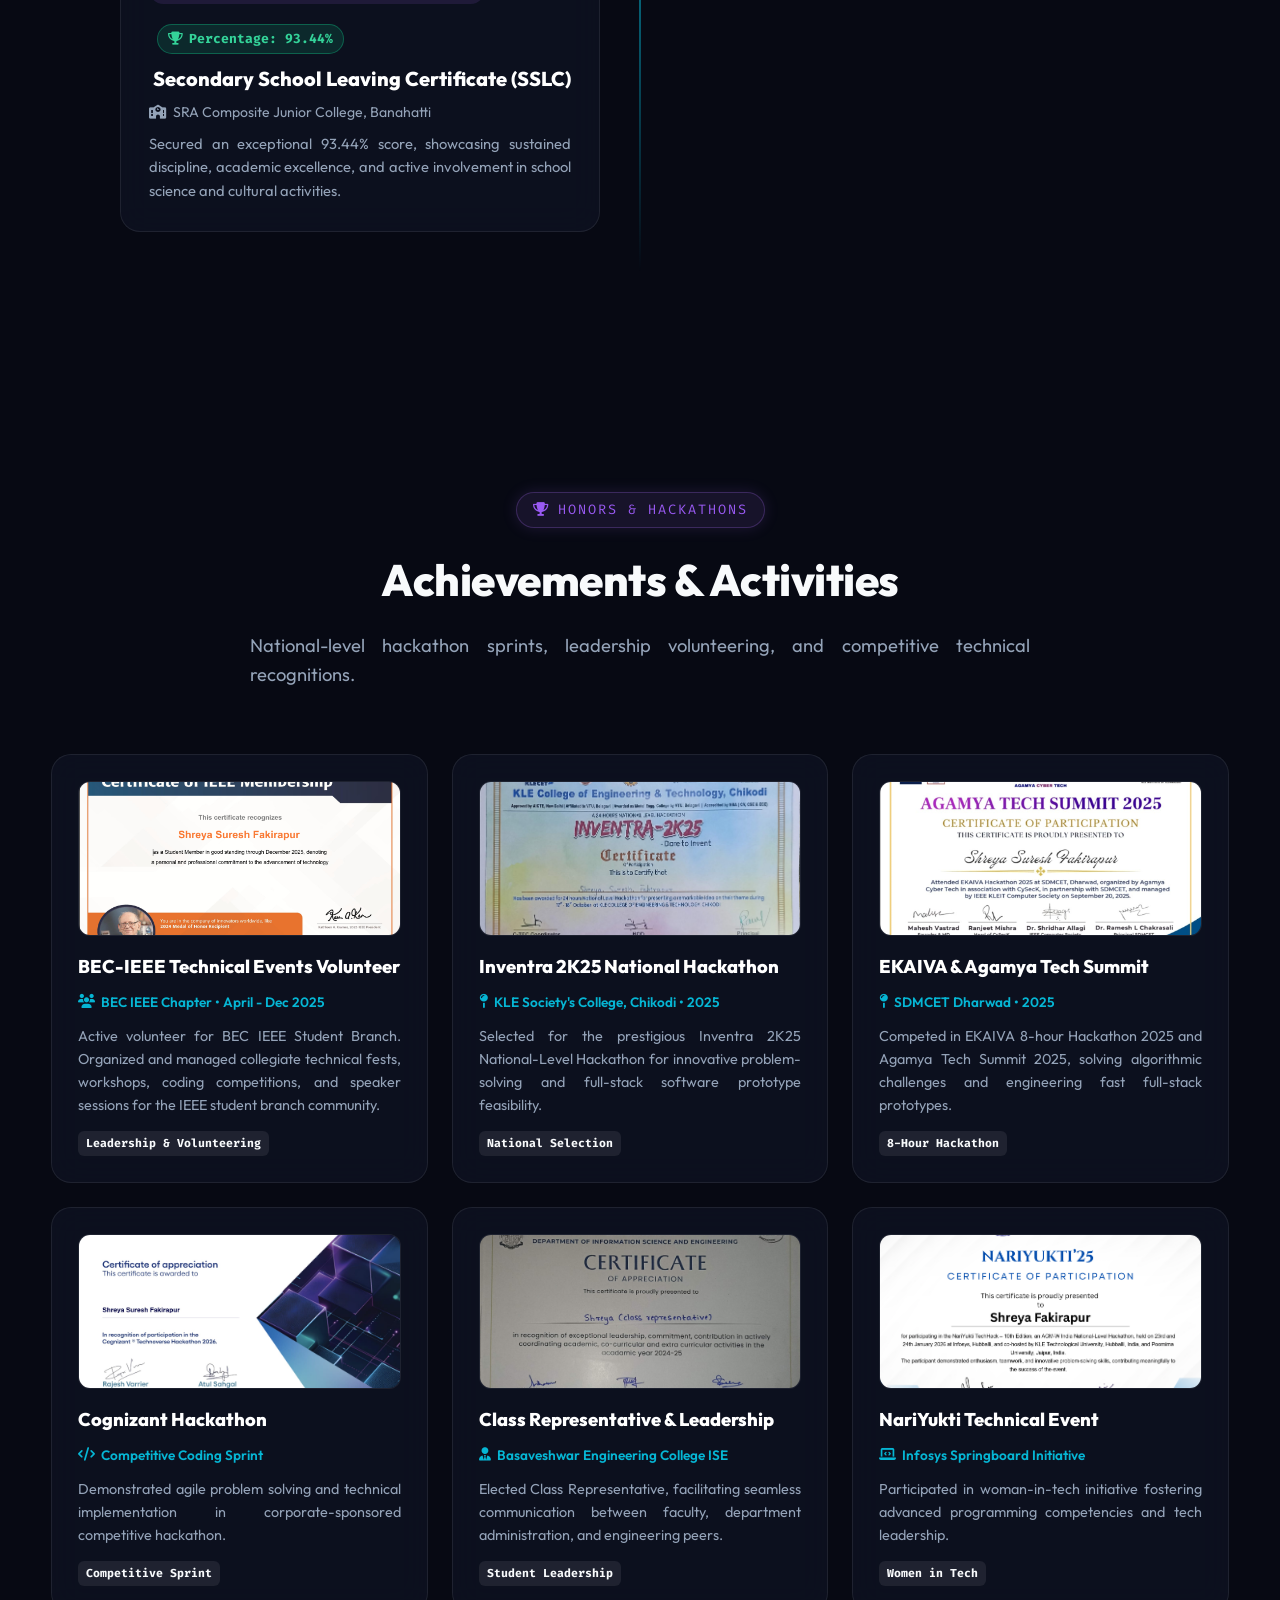
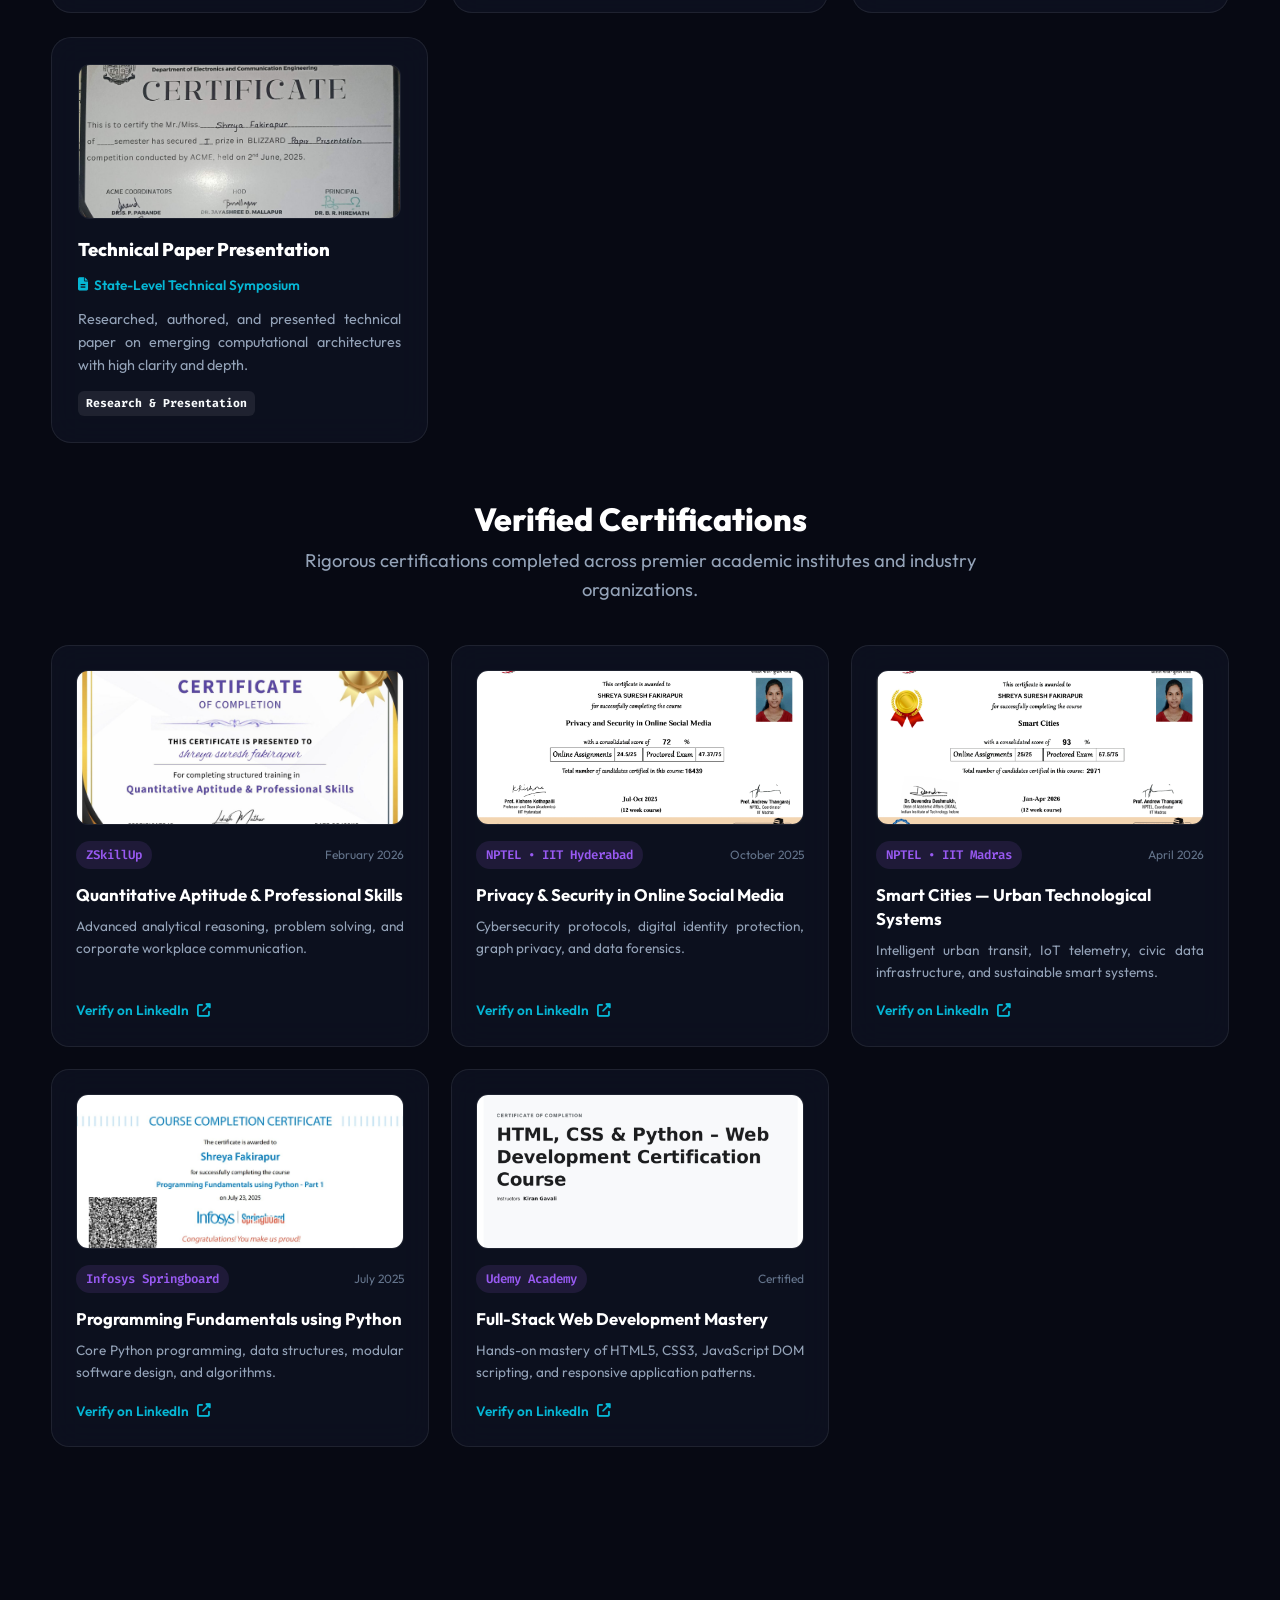
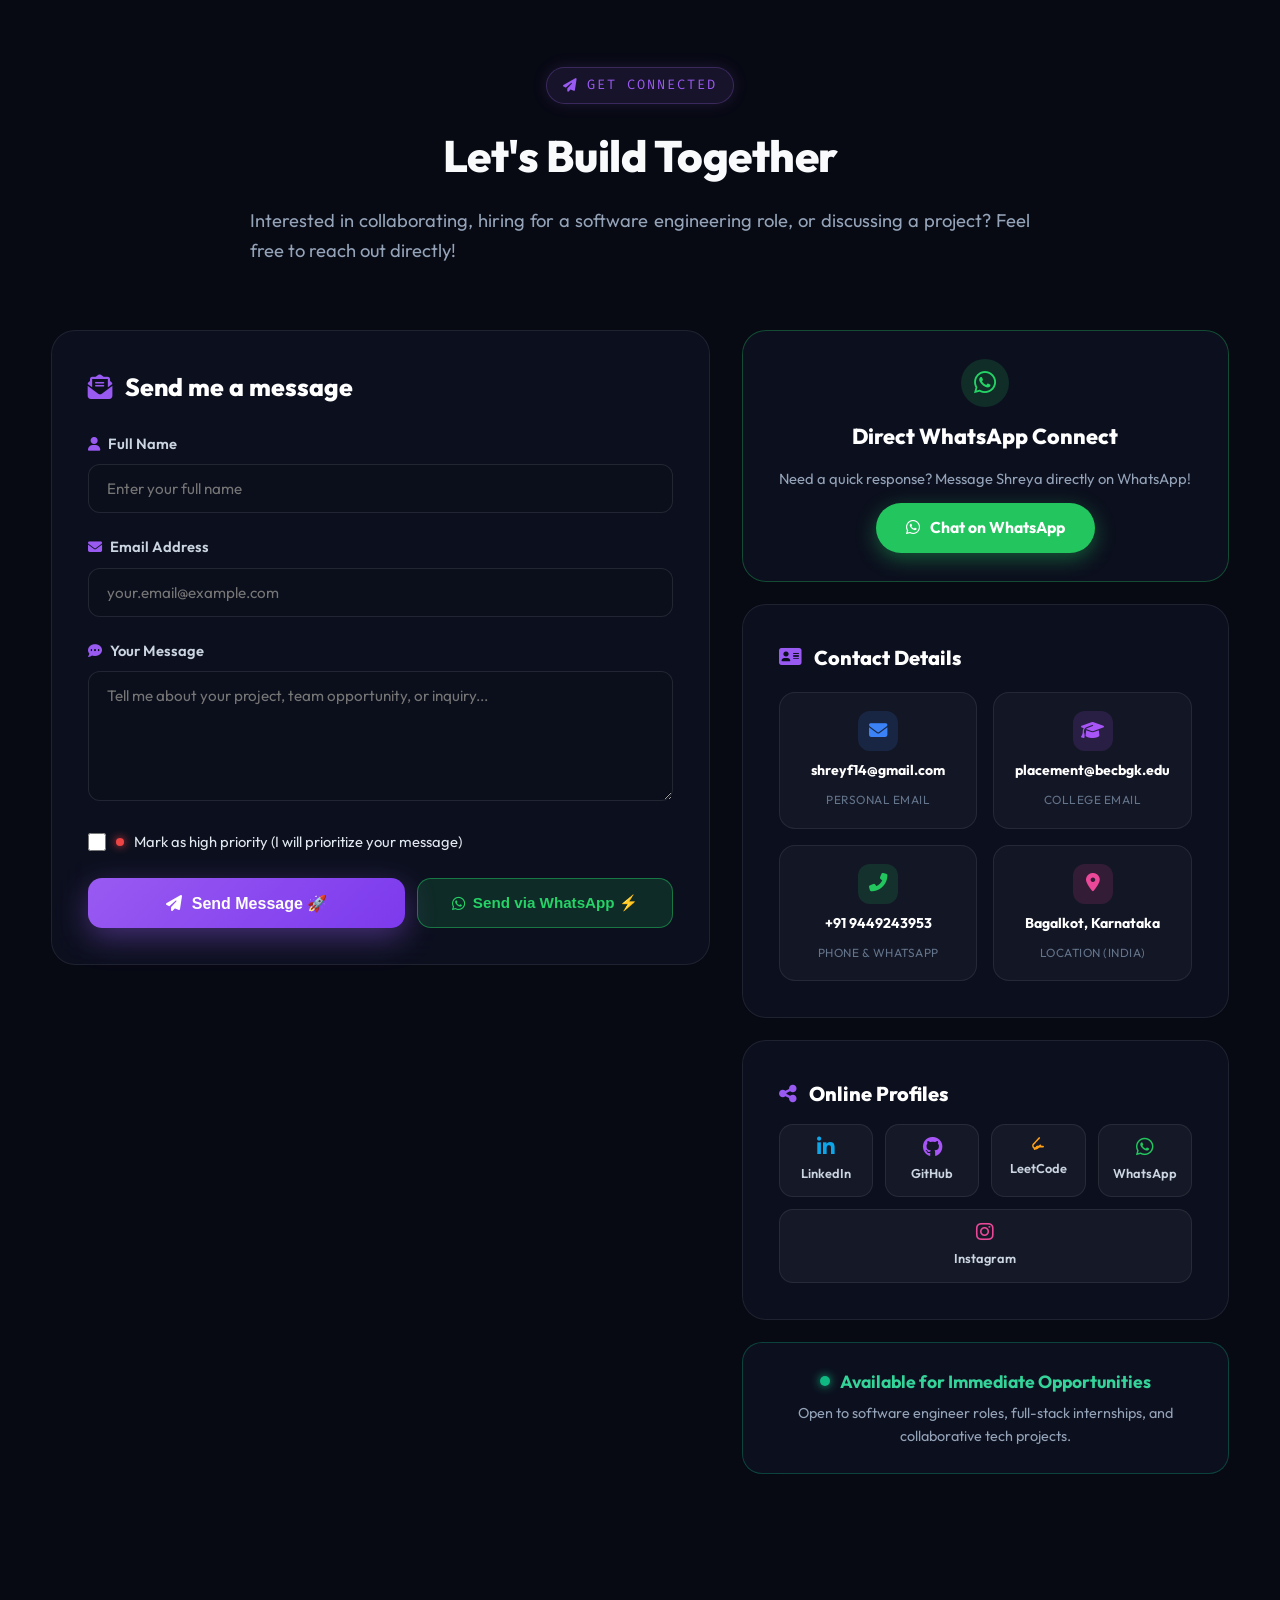
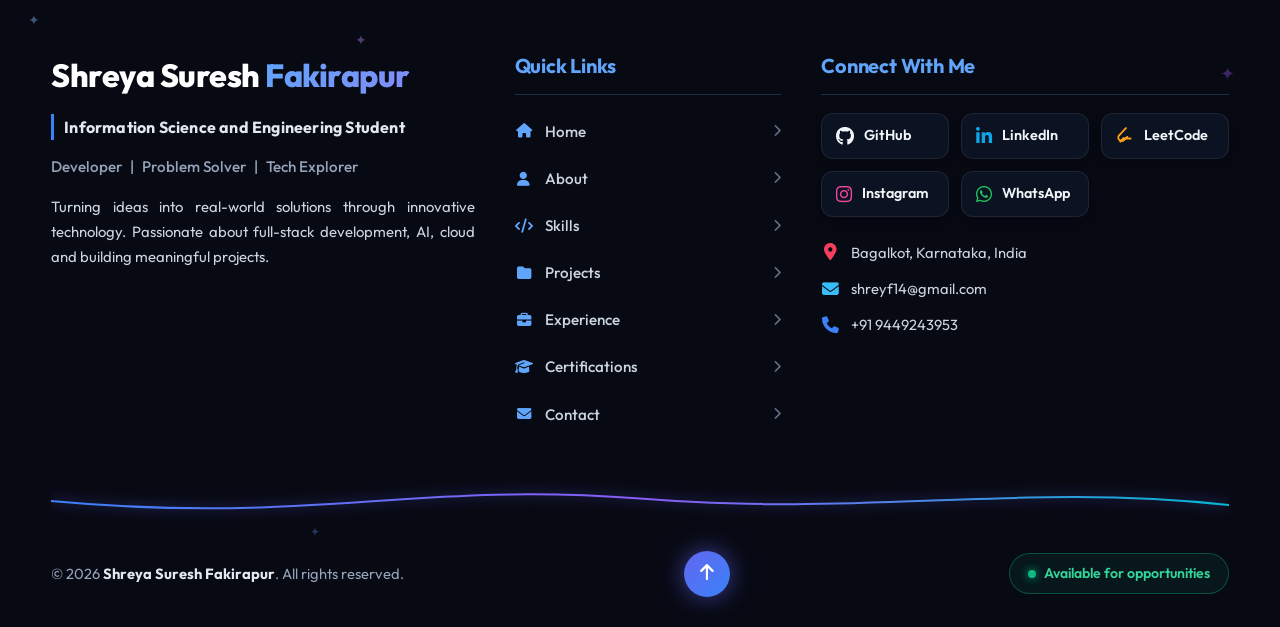
==== commit db204d69: "fix: remove resume chip and command from interactive terminal" ====
--- a/index.html
+++ b/index.html
@@ -304,7 +304,6 @@
                 <span class="term-chip" data-cmd="projects">projects</span>
                 <span class="term-chip" data-cmd="education">education</span>
                 <span class="term-chip" data-cmd="achievements">achievements</span>
-                <span class="term-chip" data-cmd="resume">resume</span>
                 <span class="term-chip" data-cmd="sudo hire">sudo hire 🚀</span>
                 <span class="term-chip" data-cmd="clear">clear</span>
               </div>
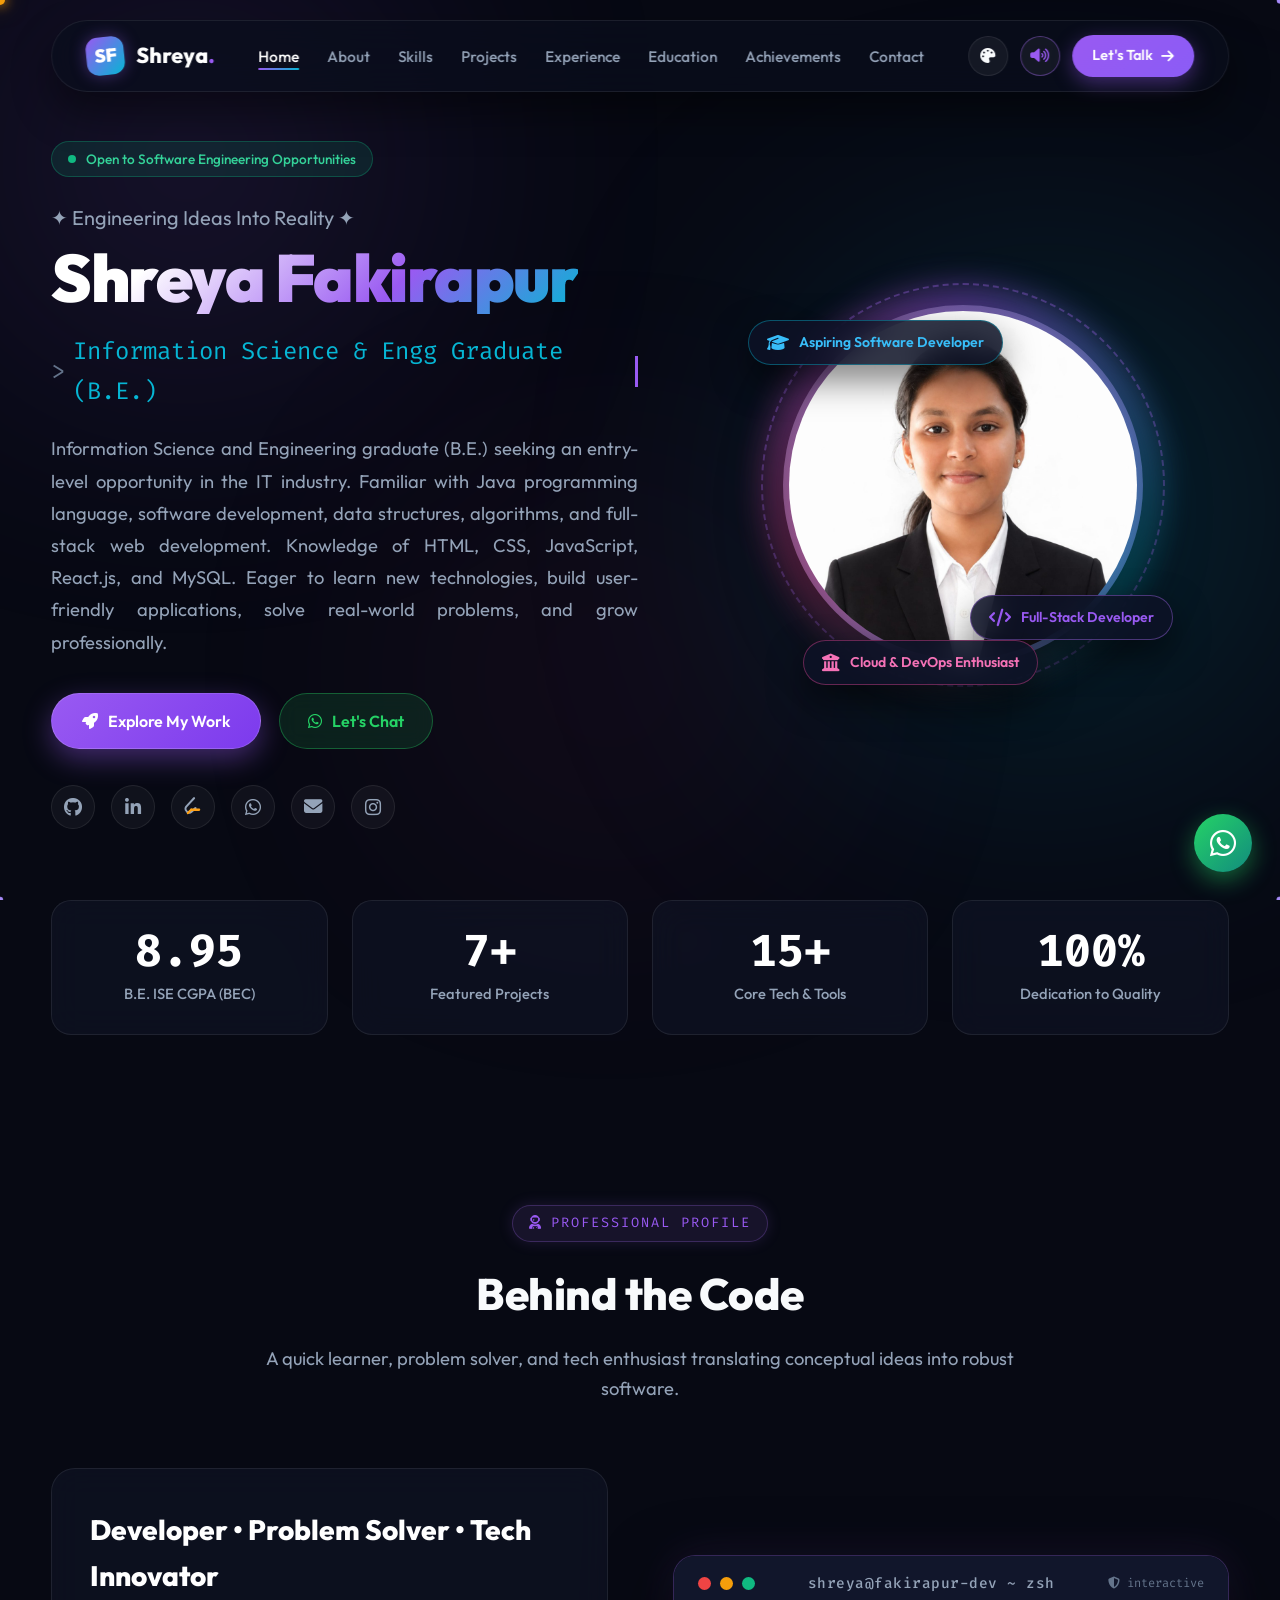
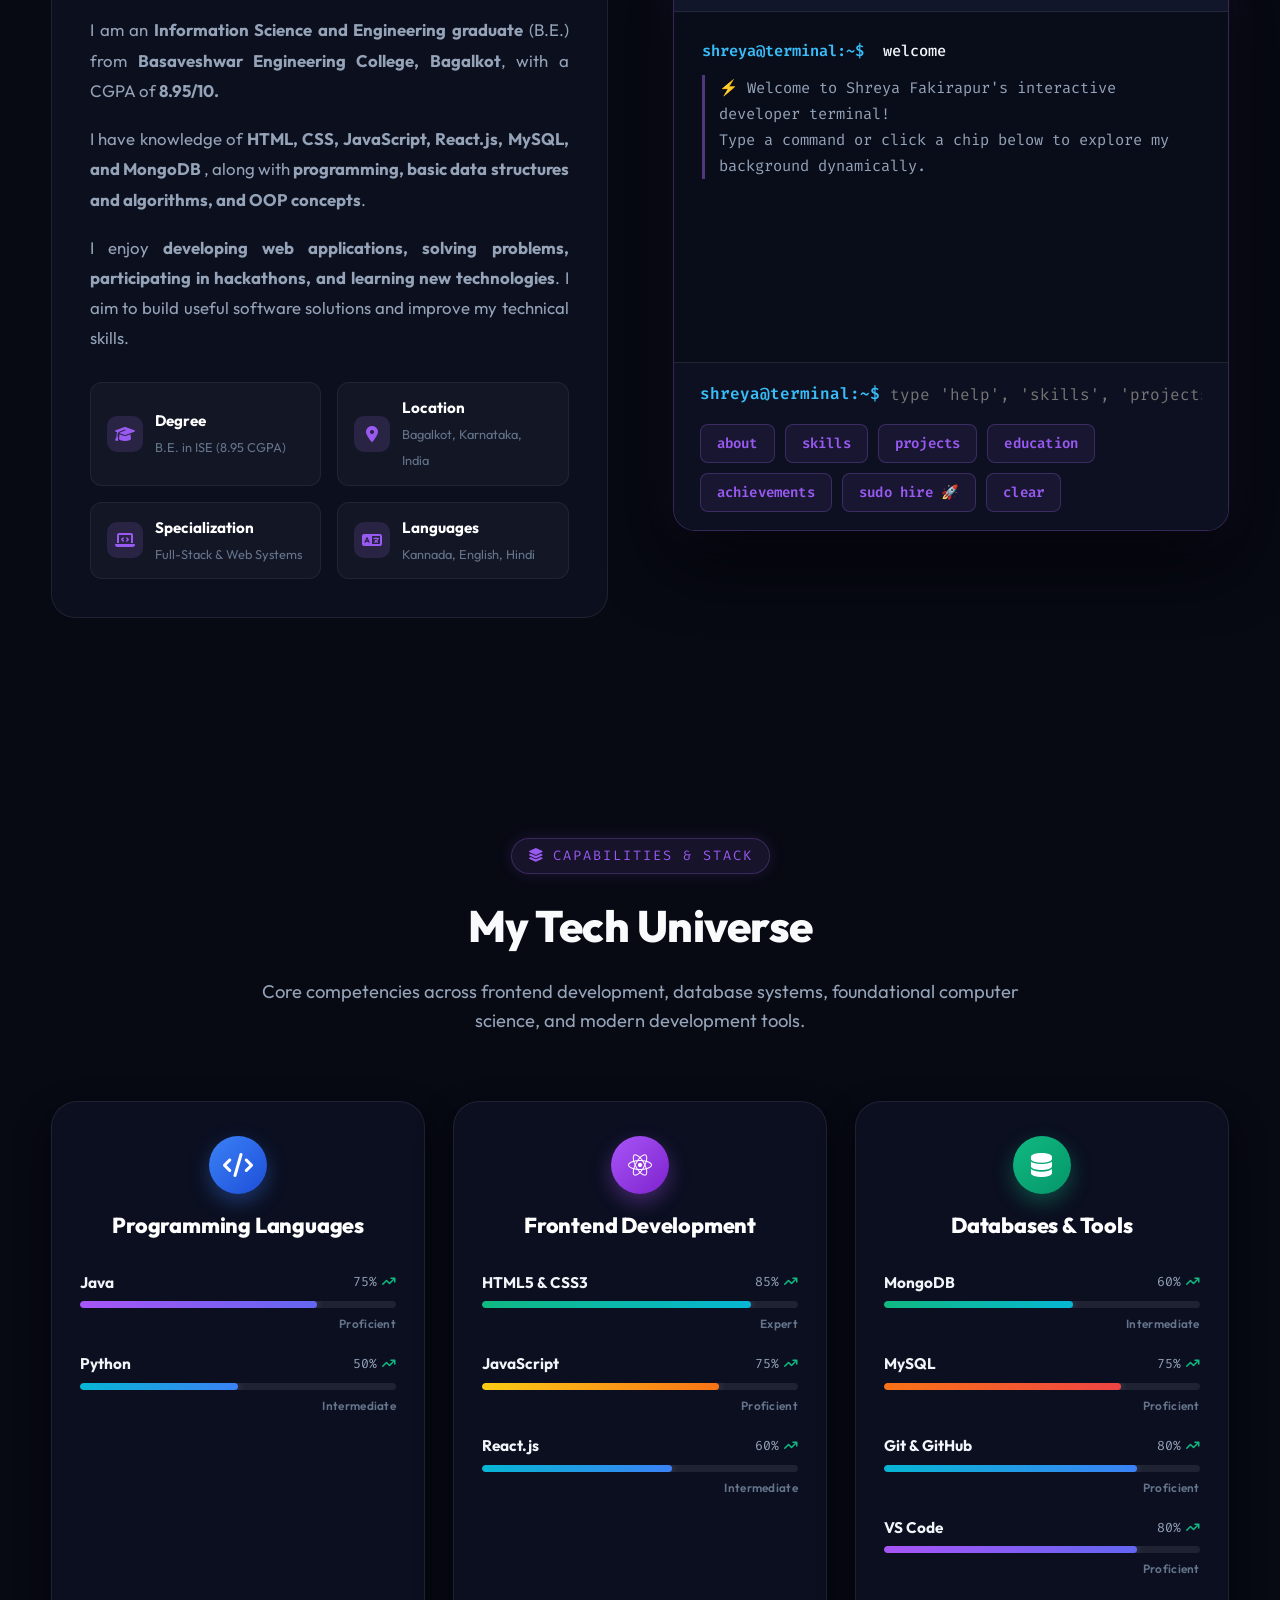
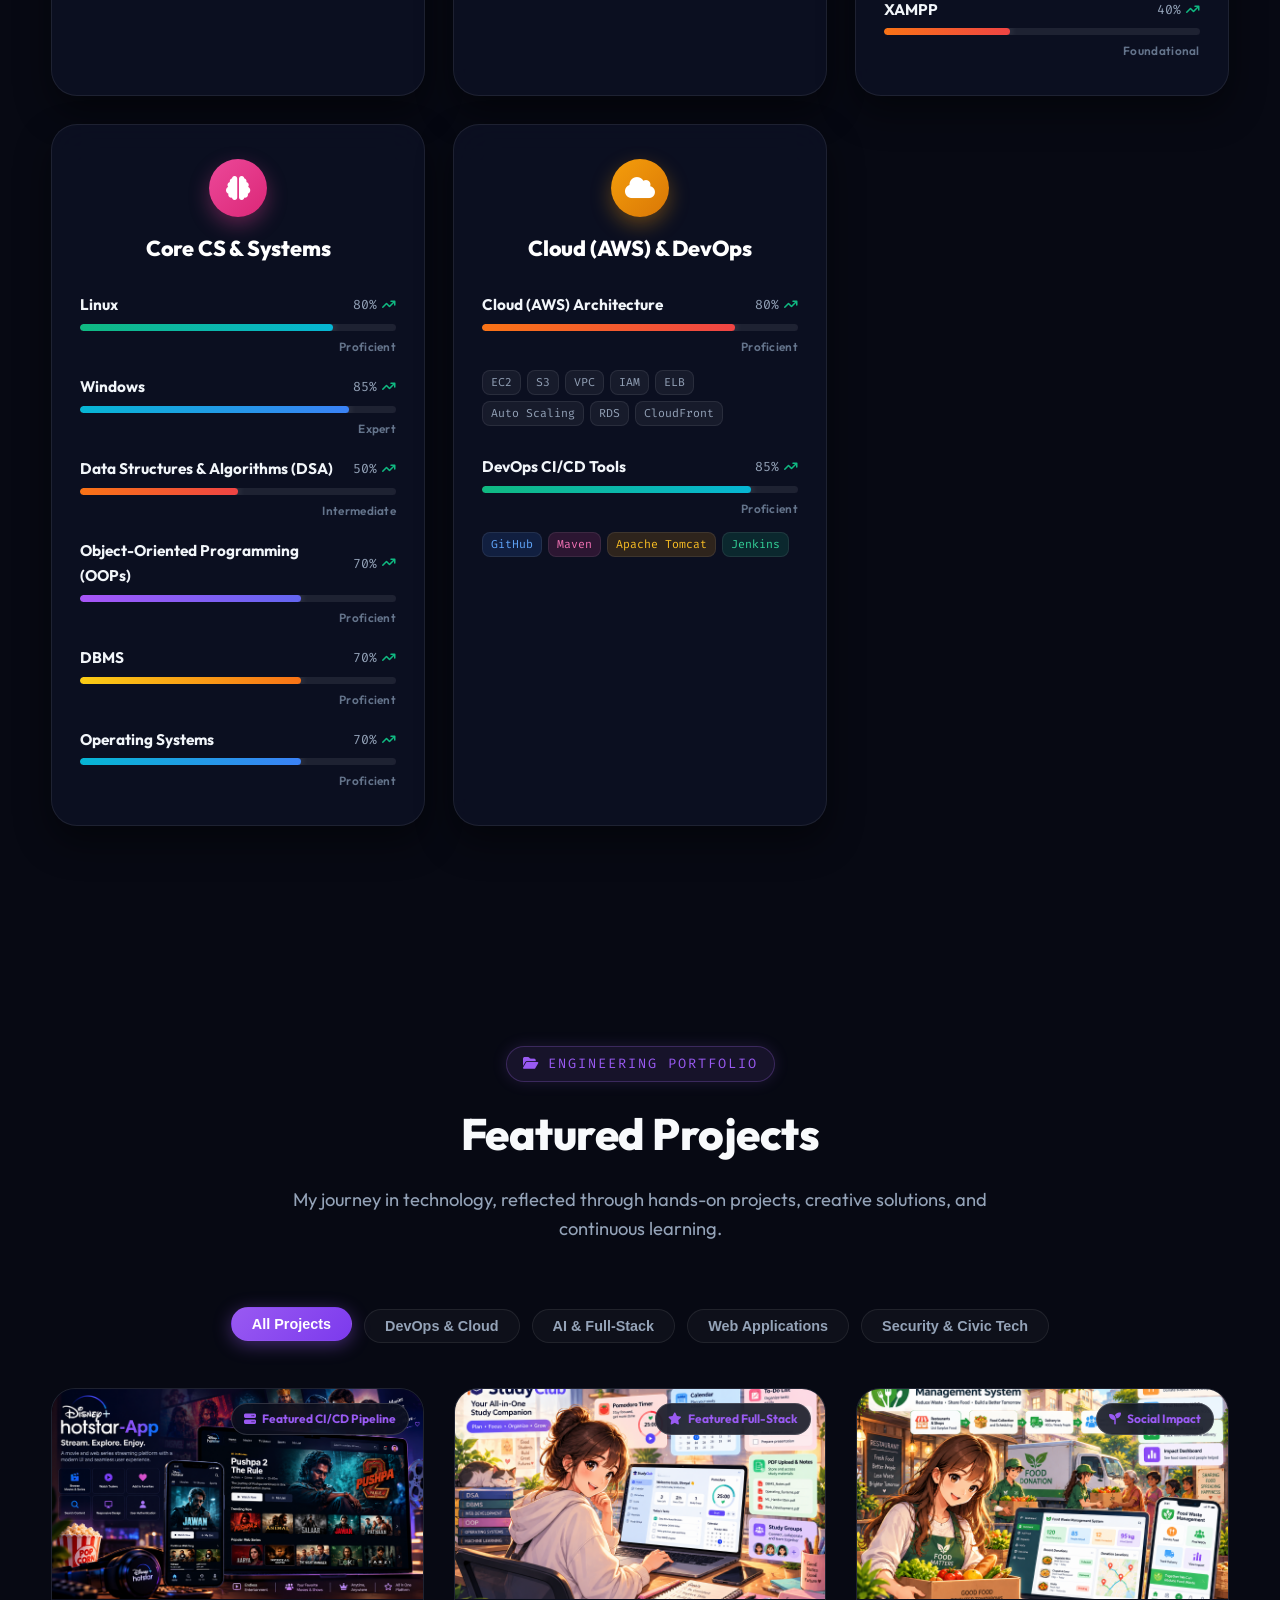
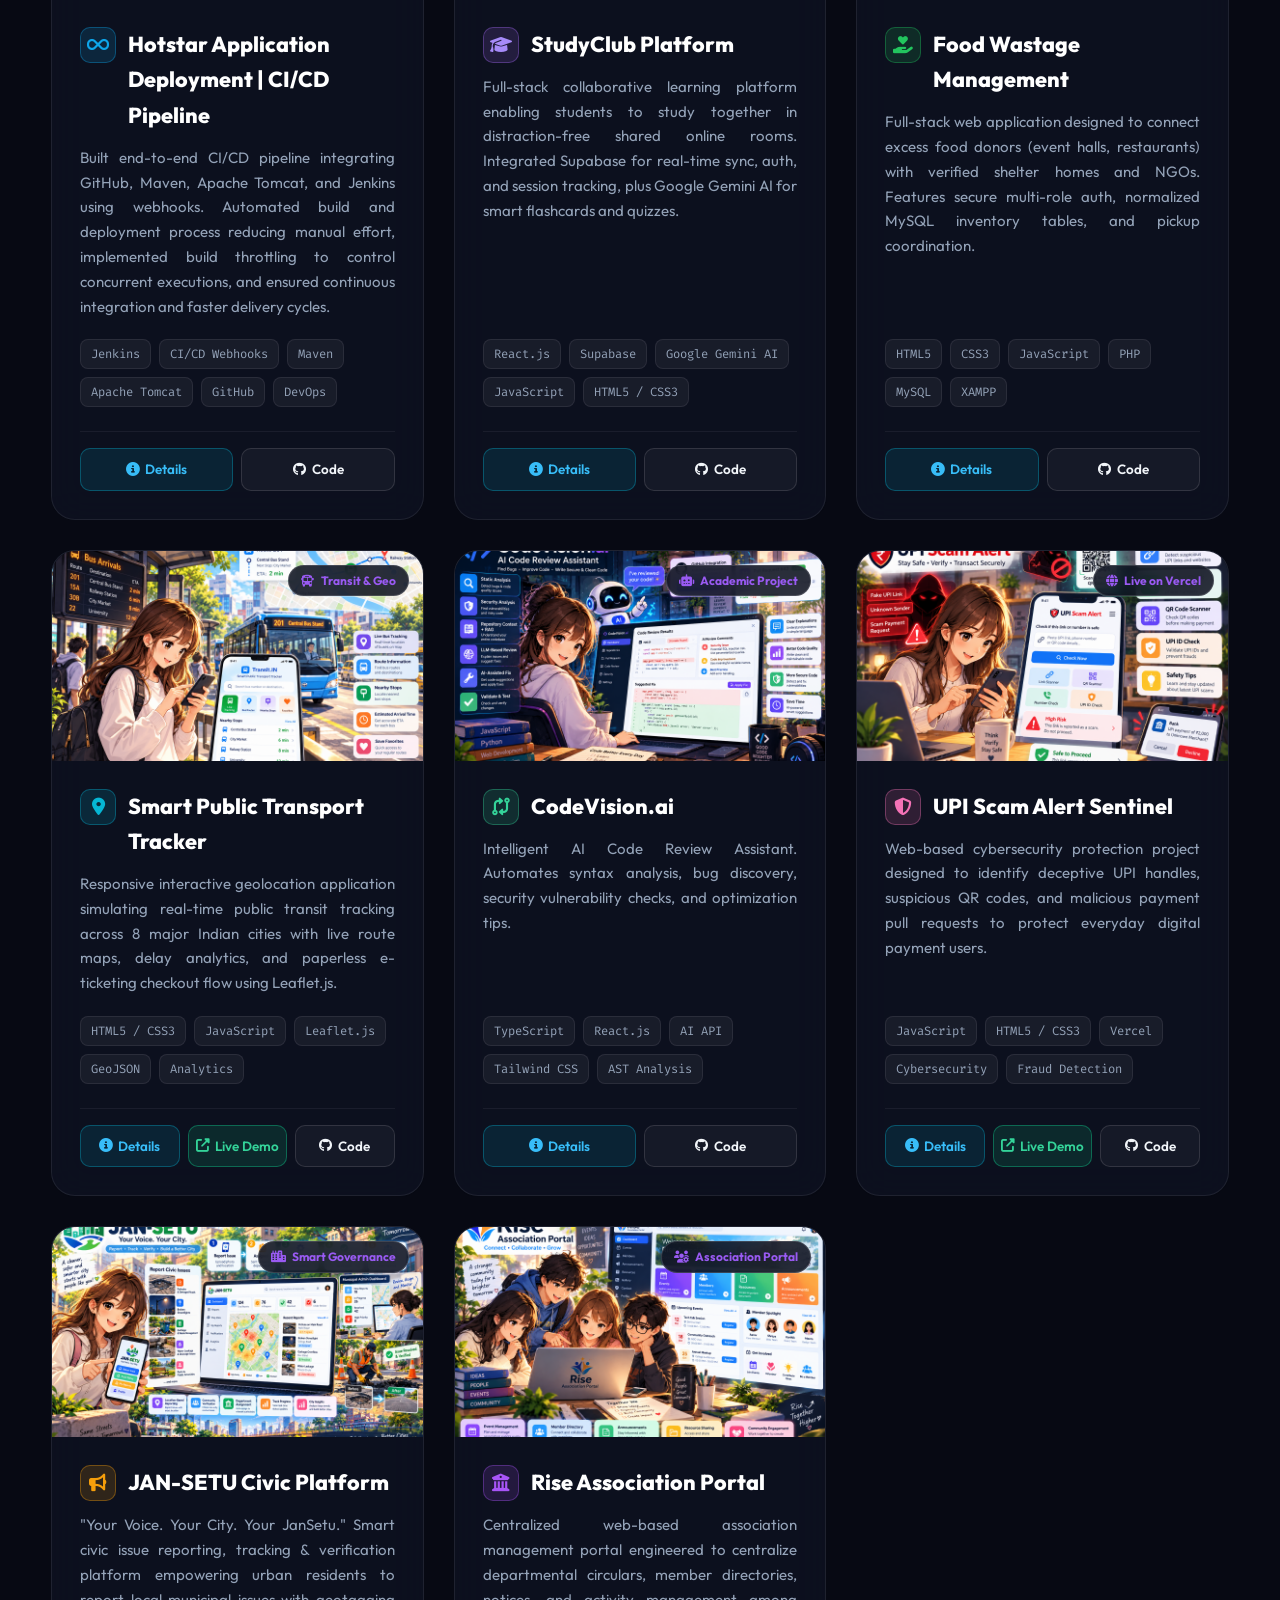
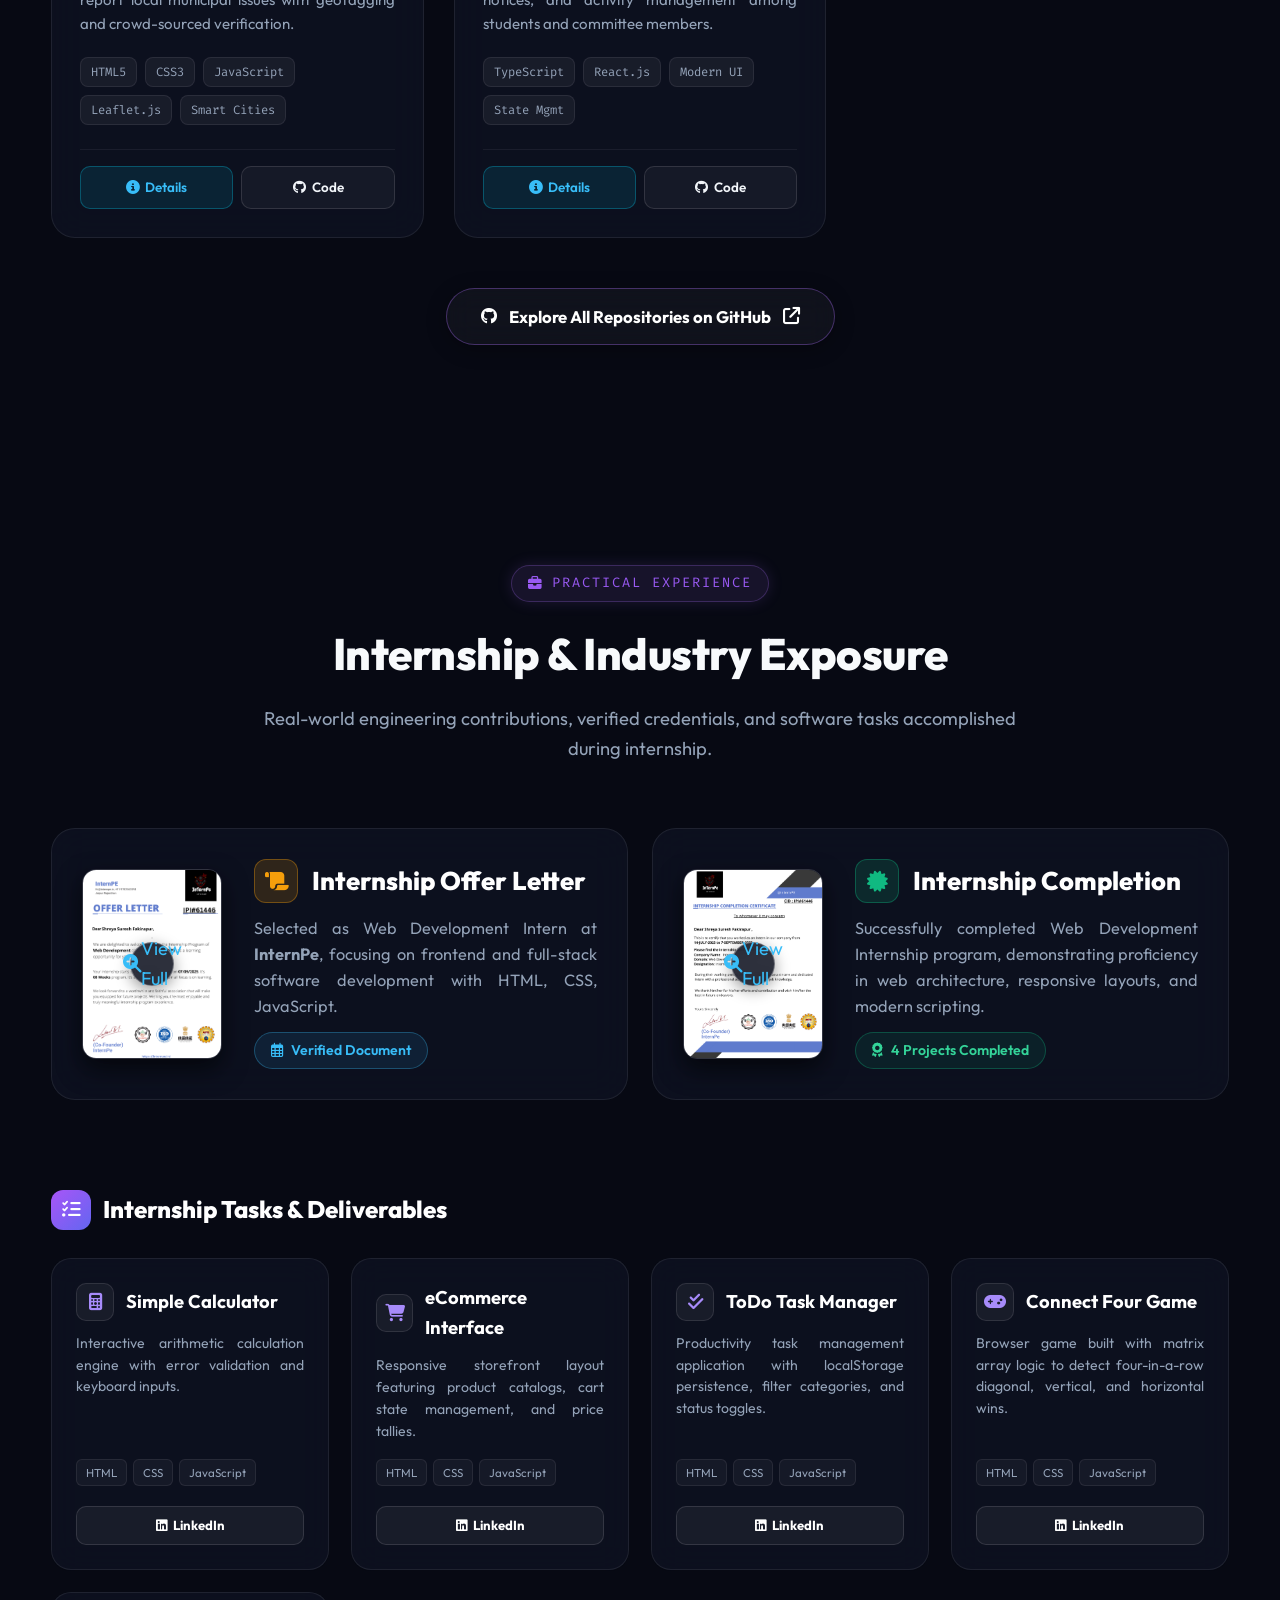
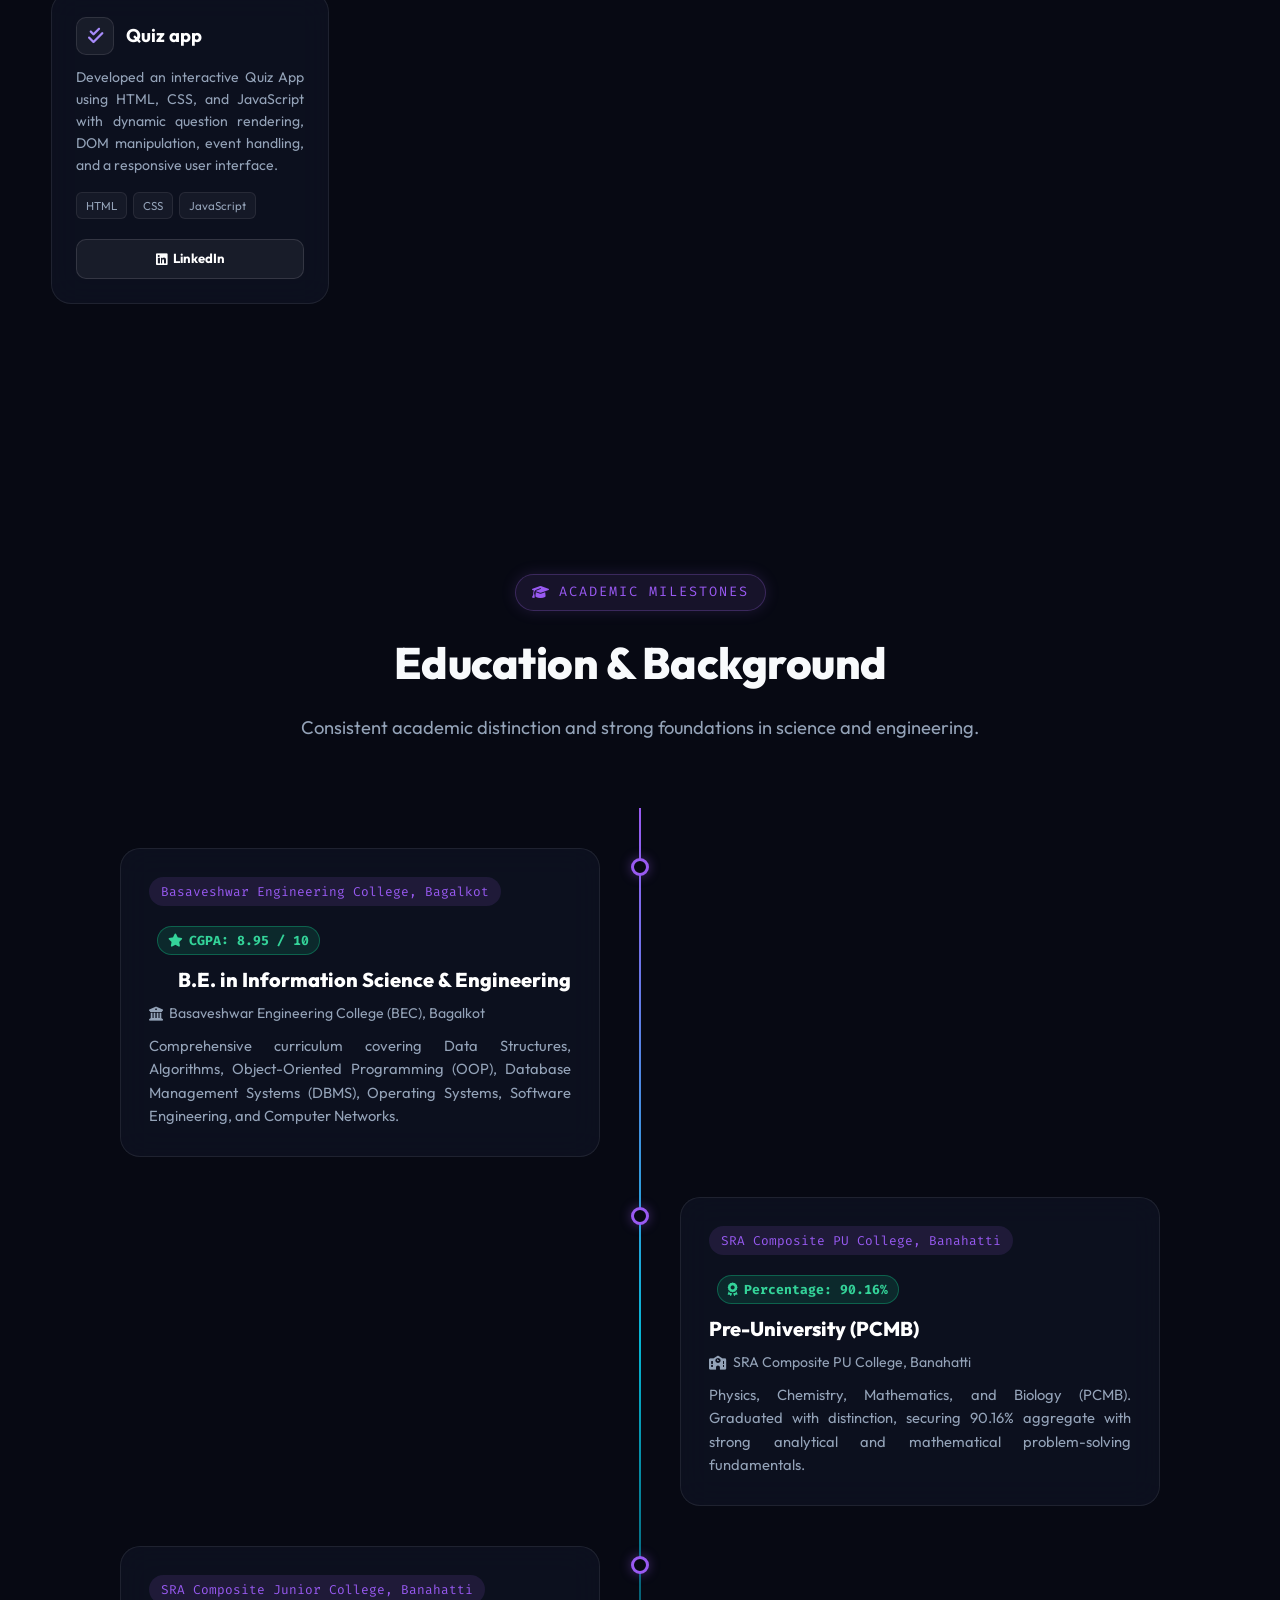
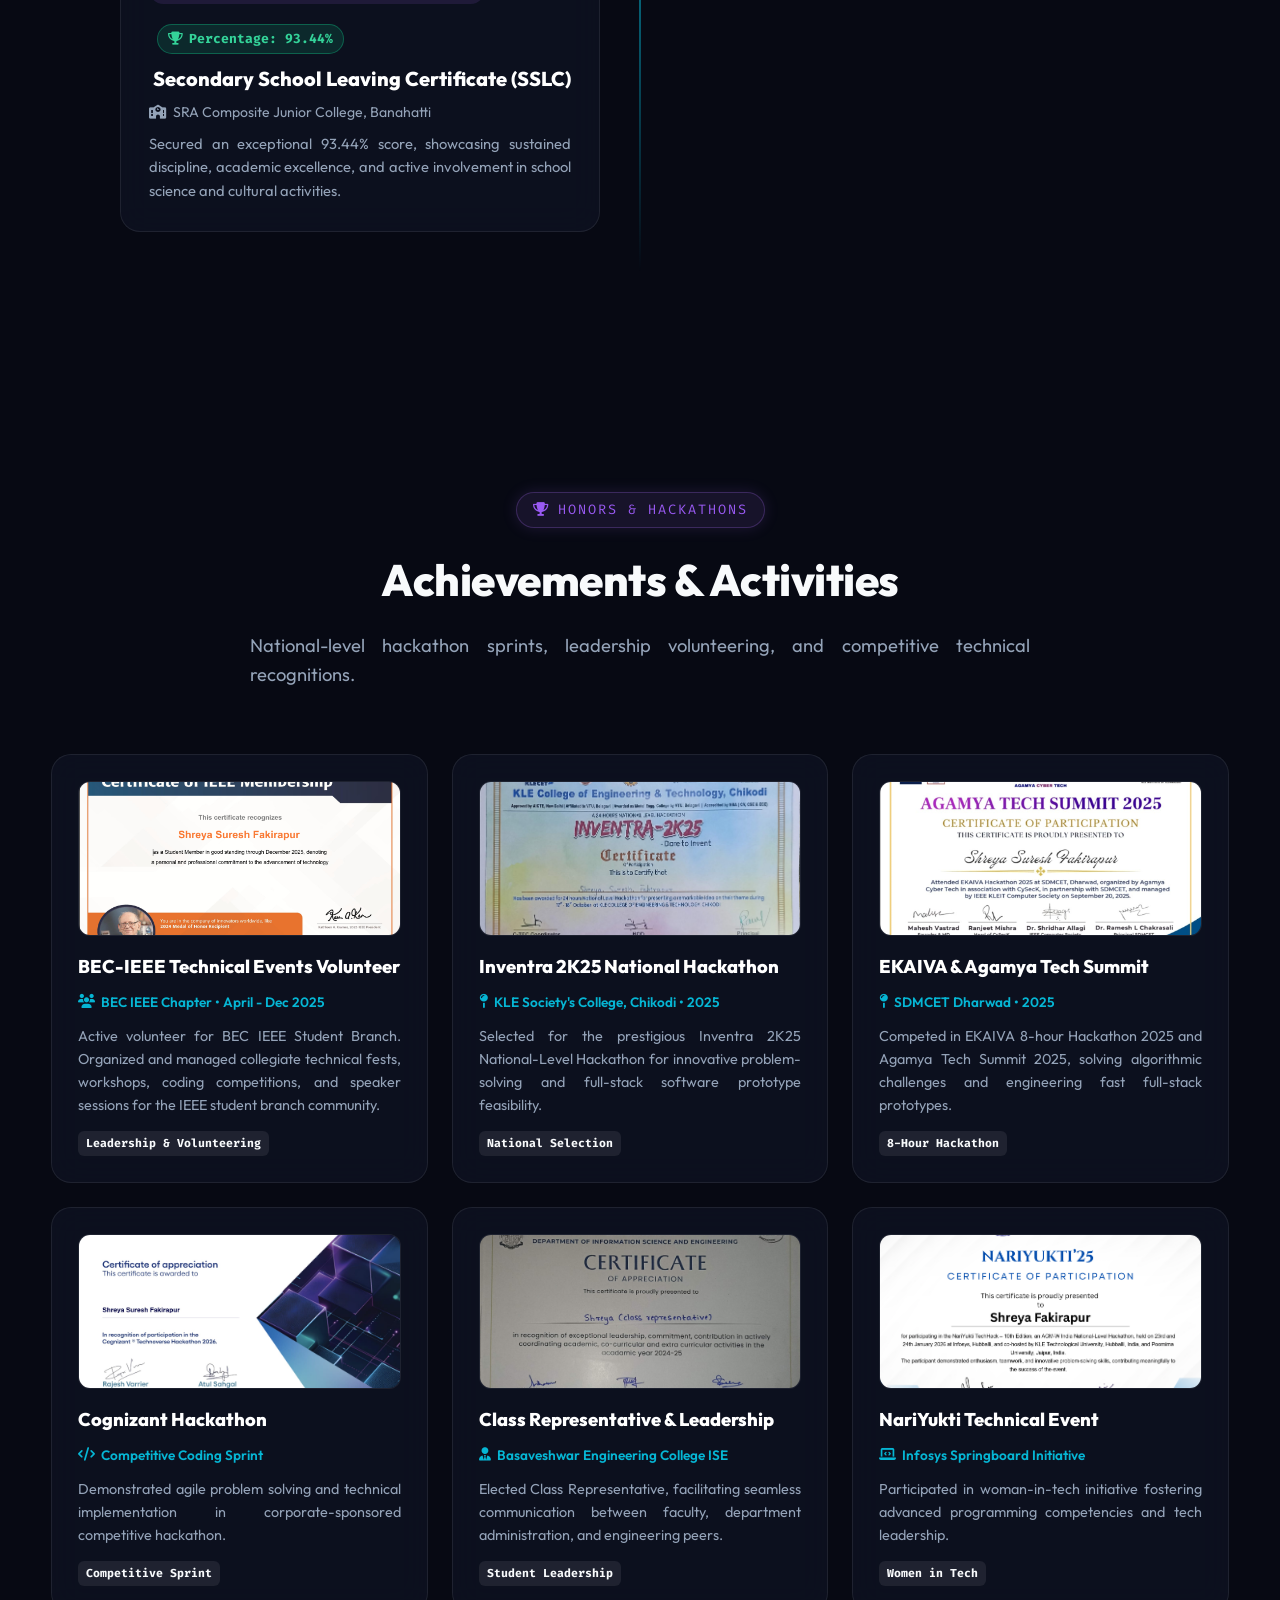
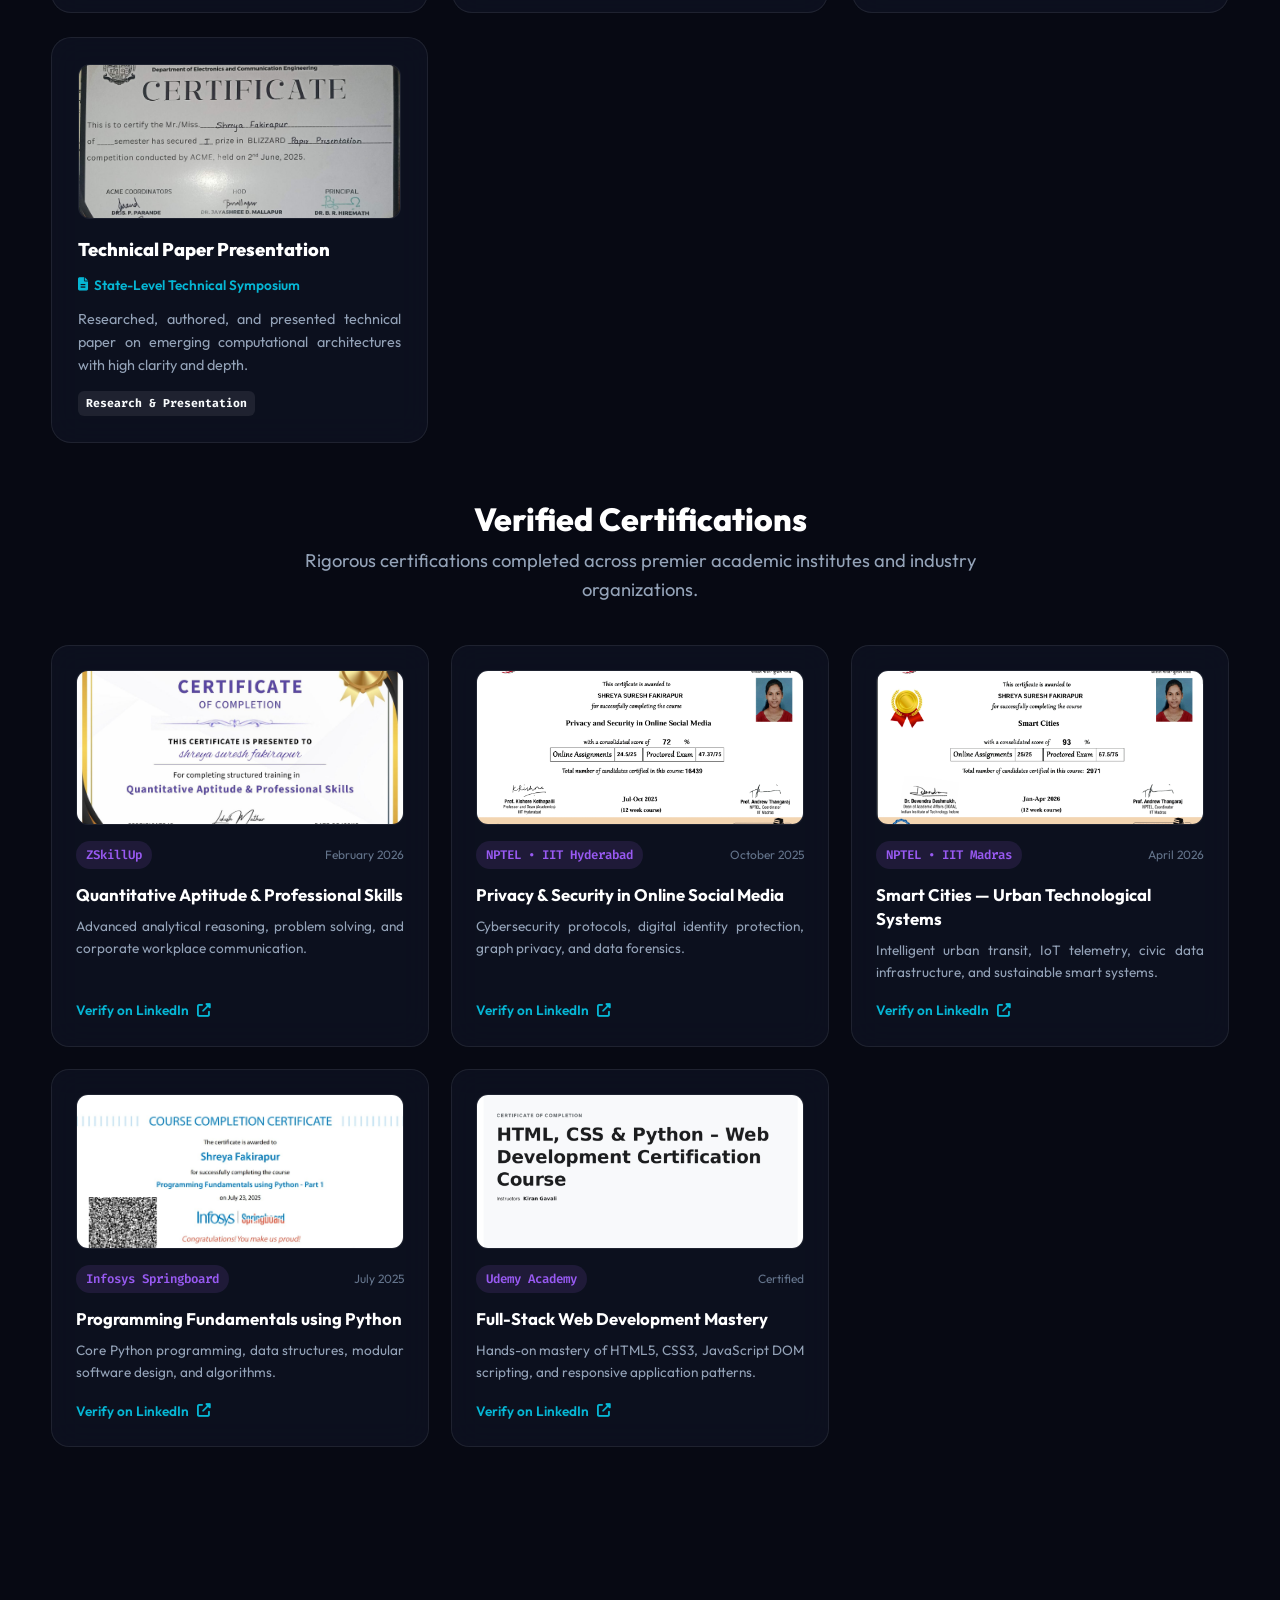
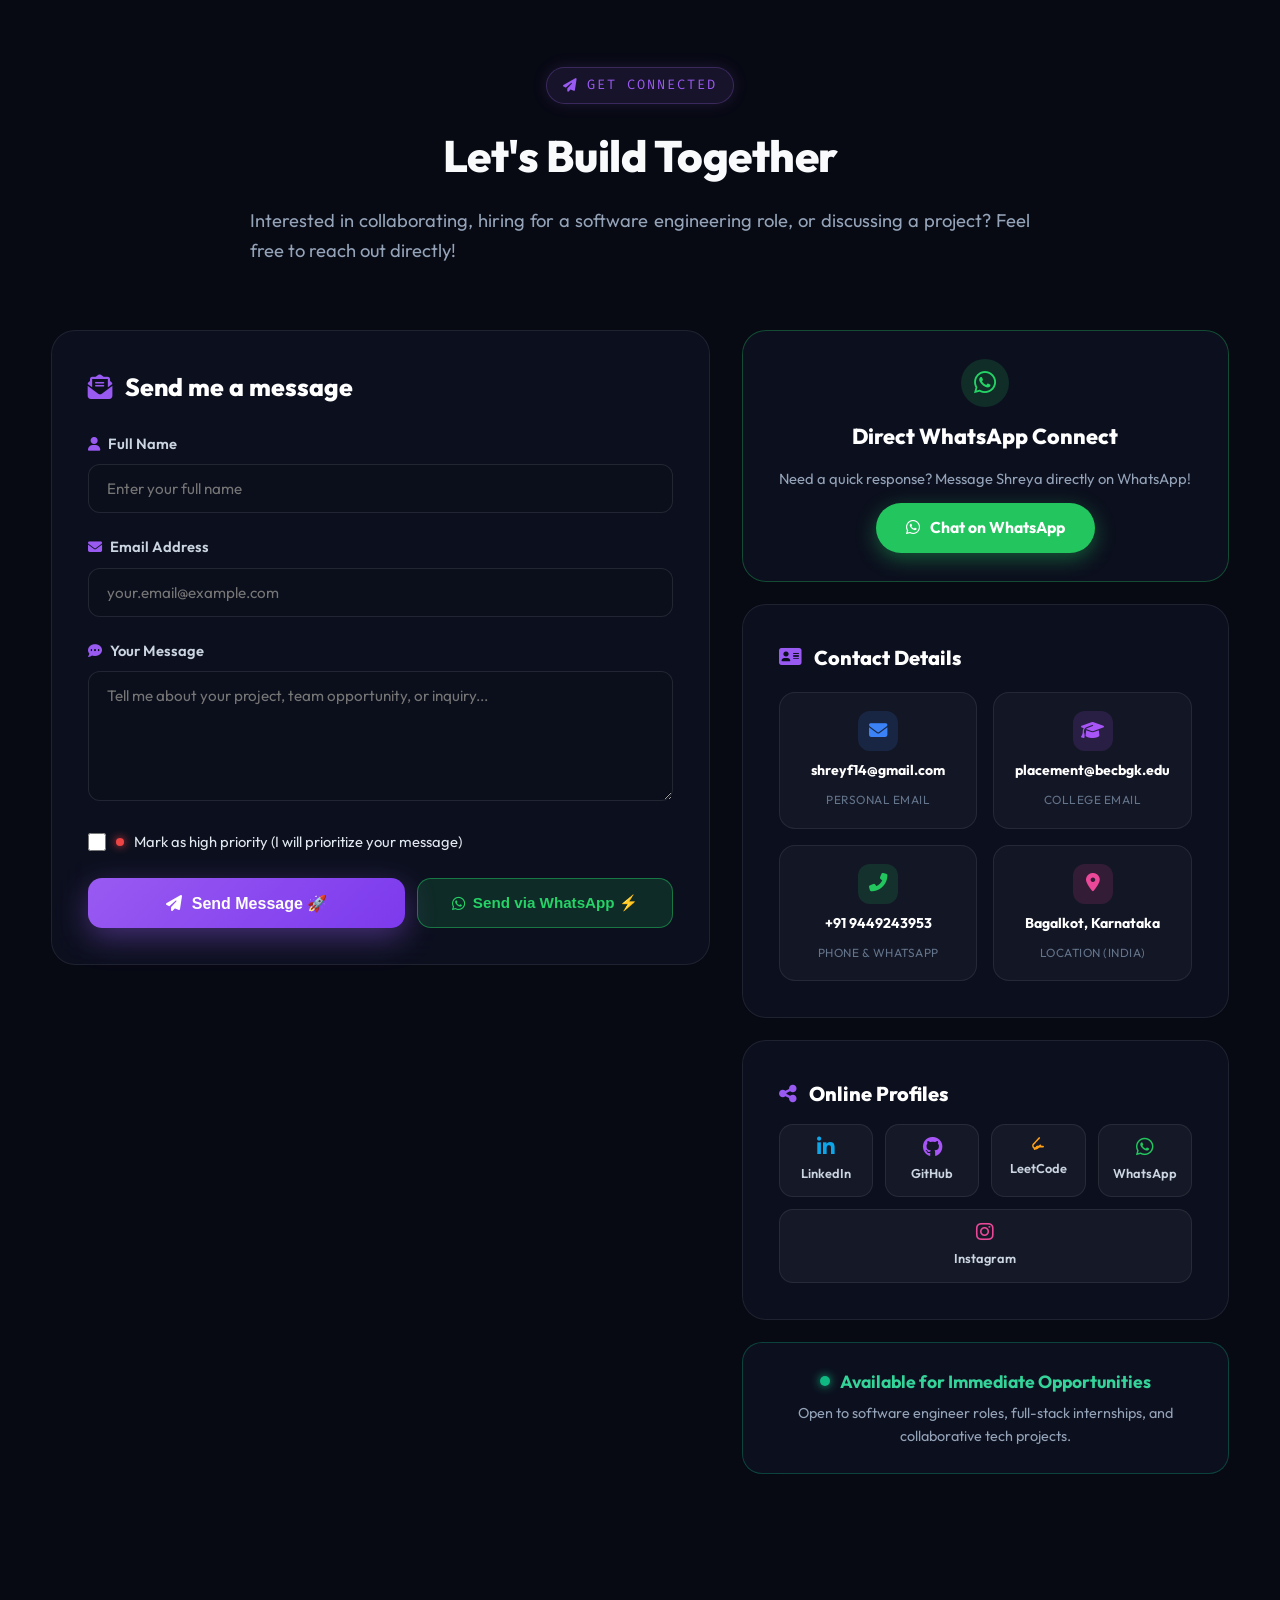
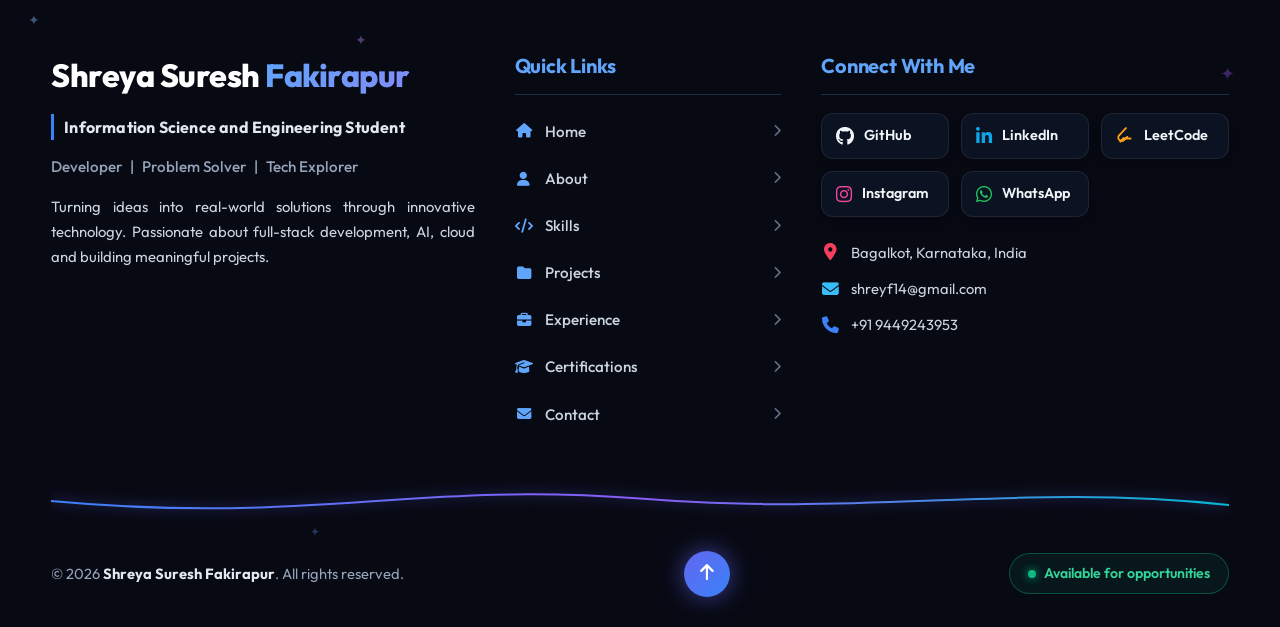
==== commit 7bcbd26b: "style: enlarge interactive developer terminal and command chips for balanced aesthetic proportions" ====
--- a/index.html
+++ b/index.html
@@ -292,7 +292,7 @@
               </div>
             </div>
 
-            <div style="padding: 14px 22px; background: #0c1020; border-top: 1px solid rgba(255,255,255,0.06);">
+            <div class="terminal-footer">
               <div class="term-input-row">
                 <span class="term-prompt">shreya@terminal:~$</span>
                 <input type="text" id="terminal-input" class="term-input" placeholder="type 'help', 'skills', 'projects', 'sudo hire'..." autocomplete="off">
--- a/assets/css/style.css
+++ b/assets/css/style.css
@@ -443,9 +443,9 @@
 
 .hero-grid {
   display: grid;
-  grid-template-columns: 1.18fr 0.82fr;
-  align-items: center;
-  gap: 70px;
+  grid-template-columns: 1.05fr 0.95fr;
+  align-items: center;
+  gap: 60px;
 }
 
 .hero-content {
@@ -897,16 +897,17 @@
 /* Interactive Dev Console / Terminal */
 .terminal-window {
   background: #090d1a;
-  border-radius: 20px;
-  border: 1px solid rgba(255, 255, 255, 0.12);
-  box-shadow: 0 25px 60px rgba(0, 0, 0, 0.65);
+  border-radius: 22px;
+  border: 1px solid rgba(var(--primary-rgb), 0.28);
+  box-shadow: 0 25px 70px rgba(0, 0, 0, 0.75), 0 0 45px rgba(var(--primary-rgb), 0.12);
   overflow: hidden;
   font-family: var(--font-mono);
+  transition: border-color 0.3s ease, box-shadow 0.3s ease;
 }
 
 .terminal-header {
   background: #11162b;
-  padding: 12px 18px;
+  padding: 16px 24px;
   display: flex;
   align-items: center;
   justify-content: space-between;
@@ -915,12 +916,12 @@
 
 .terminal-dots {
   display: flex;
-  gap: 8px;
+  gap: 9px;
 }
 
 .dot {
-  width: 12px;
-  height: 12px;
+  width: 13px;
+  height: 13px;
   border-radius: 50%;
 }
 
@@ -929,39 +930,48 @@
 .dot-green { background: #10b981; }
 
 .terminal-title {
-  color: var(--text-muted);
-  font-size: 0.82rem;
+  color: #94a3b8;
+  font-size: 0.9rem;
+  font-weight: 500;
   letter-spacing: 0.5px;
 }
 
 .terminal-body {
-  padding: 22px;
-  min-height: 290px;
-  max-height: 340px;
+  padding: 26px 28px;
+  min-height: 350px;
+  max-height: 400px;
   overflow-y: auto;
-  font-size: 0.9rem;
-  line-height: 1.6;
+  font-size: 0.96rem;
+  line-height: 1.7;
 }
 
 .term-line {
-  margin-bottom: 8px;
+  margin-bottom: 10px;
   word-break: break-word;
 }
 
 .term-prompt {
   color: #38bdf8;
-  margin-right: 8px;
+  margin-right: 10px;
+  font-weight: 600;
 }
 
 .term-command {
   color: #f1f5f9;
+  font-weight: 500;
 }
 
 .term-output {
   color: #94a3b8;
-  margin-bottom: 12px;
-  padding-left: 12px;
-  border-left: 2px solid rgba(var(--primary-rgb), 0.4);
+  margin-bottom: 16px;
+  padding-left: 14px;
+  border-left: 3px solid rgba(var(--primary-rgb), 0.45);
+}
+
+.terminal-footer {
+  padding: 18px 26px;
+  background: #0c1020;
+  border-top: 1px solid rgba(255, 255, 255, 0.08);
 }
 
 .term-input-row {
@@ -975,32 +985,39 @@
   outline: none;
   color: #a78bfa;
   font-family: var(--font-mono);
-  font-size: 0.9rem;
+  font-size: 1rem;
   flex: 1;
 }
 
 .term-hints {
   display: flex;
-  gap: 8px;
+  gap: 10px;
   flex-wrap: wrap;
-  margin-top: 14px;
+  margin-top: 16px;
 }
 
 .term-chip {
-  background: rgba(255, 255, 255, 0.05);
-  border: 1px solid rgba(255, 255, 255, 0.1);
-  padding: 4px 10px;
-  border-radius: 6px;
-  font-size: 0.76rem;
+  background: rgba(var(--primary-rgb), 0.08);
+  border: 1px solid rgba(var(--primary-rgb), 0.25);
+  padding: 7px 16px;
+  border-radius: 8px;
+  font-size: 0.88rem;
+  font-weight: 600;
   color: var(--primary);
   cursor: pointer;
   transition: all var(--transition-fast);
+  letter-spacing: 0.2px;
+  display: inline-flex;
+  align-items: center;
+  gap: 4px;
 }
 
 .term-chip:hover {
-  background: rgba(var(--primary-rgb), 0.2);
+  background: rgba(var(--primary-rgb), 0.25);
   border-color: var(--primary);
-  transform: translateY(-1px);
+  box-shadow: 0 4px 16px rgba(var(--primary-rgb), 0.3);
+  transform: translateY(-2px);
+  color: #fff;
 }
 
 /* ===================================================================
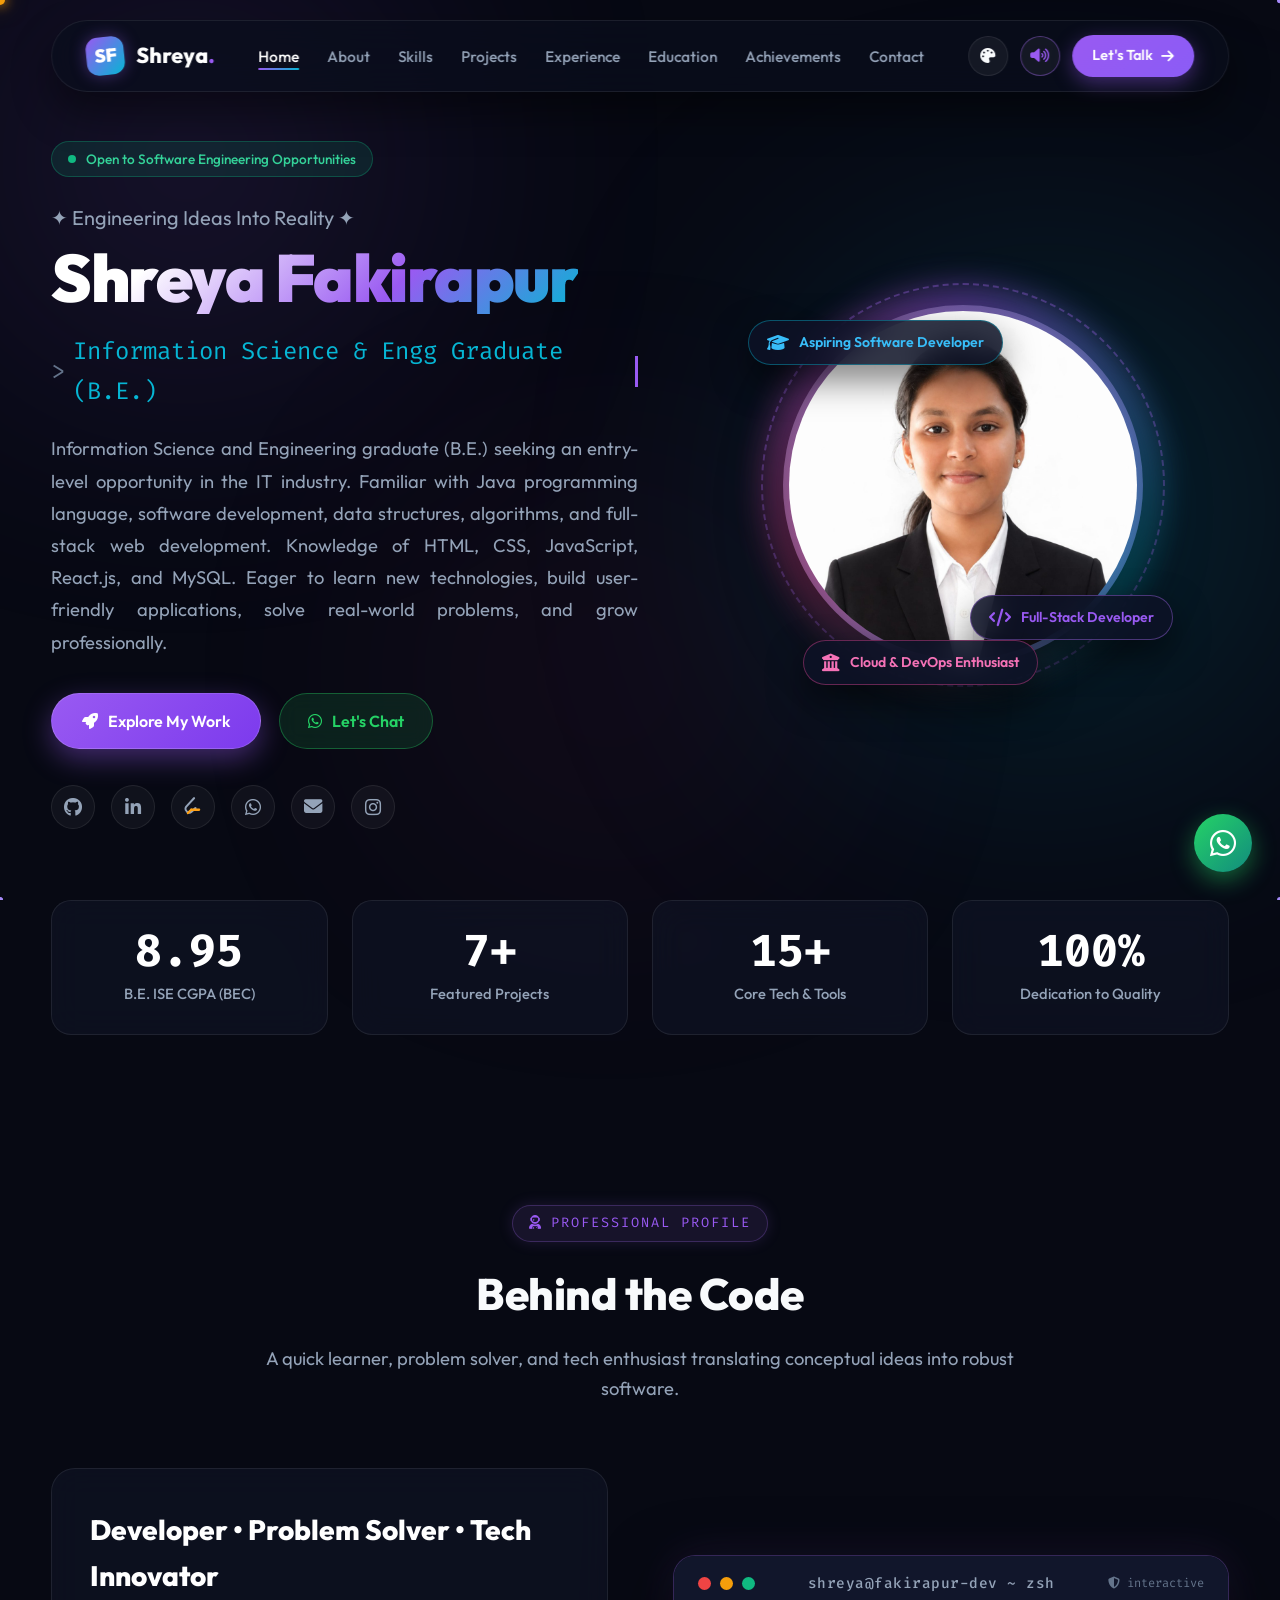
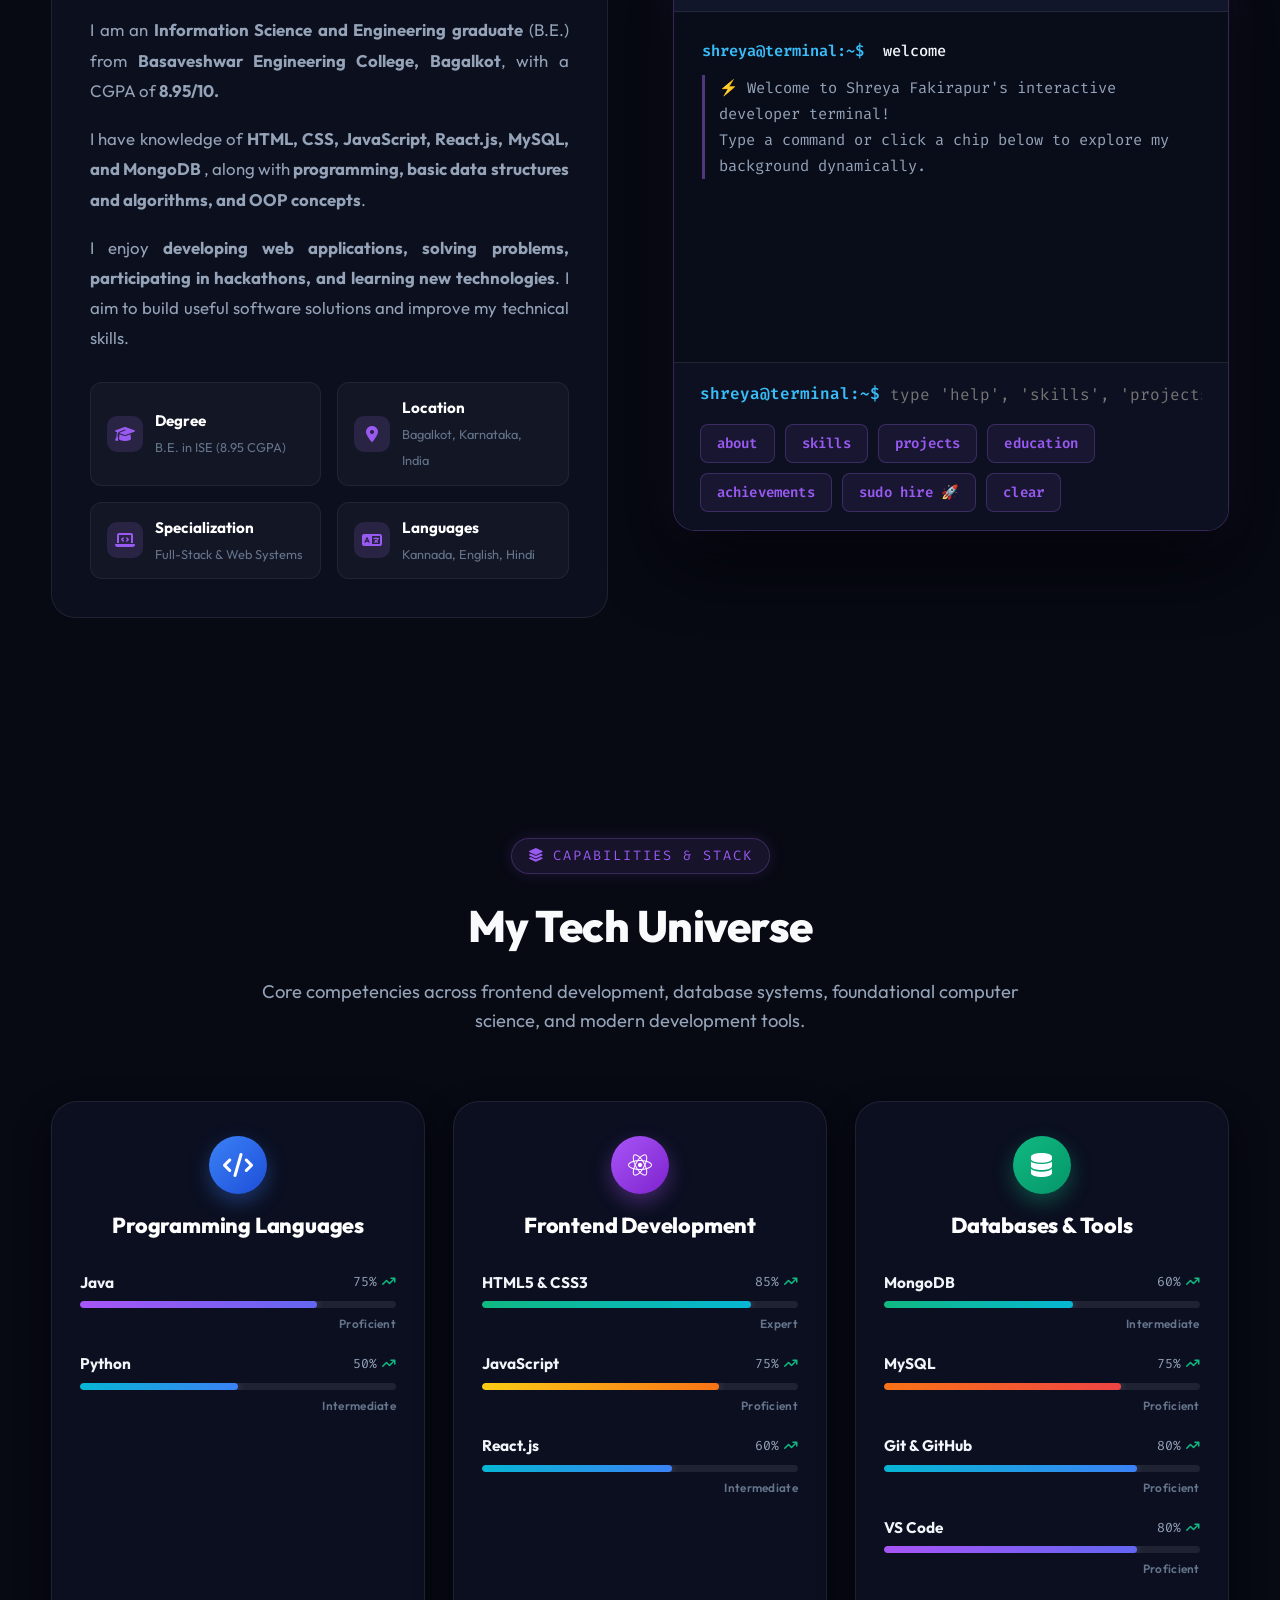
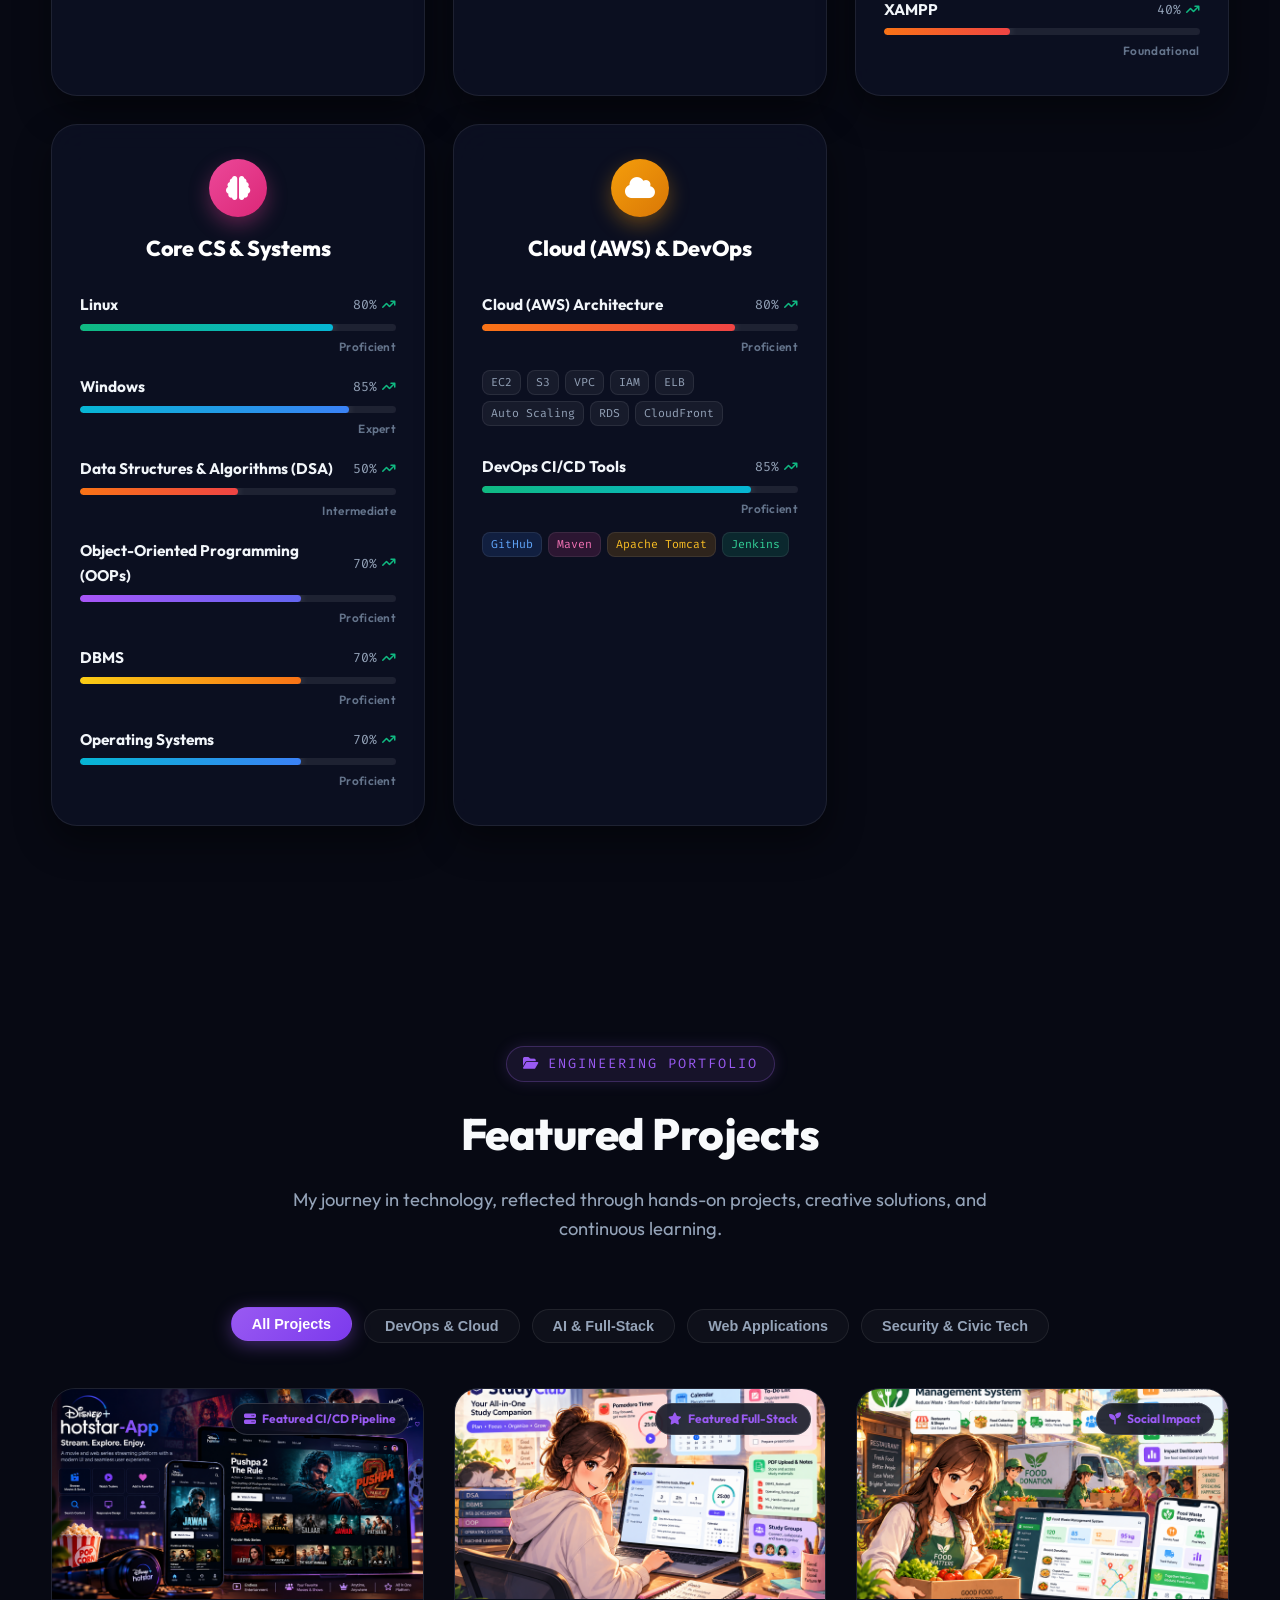
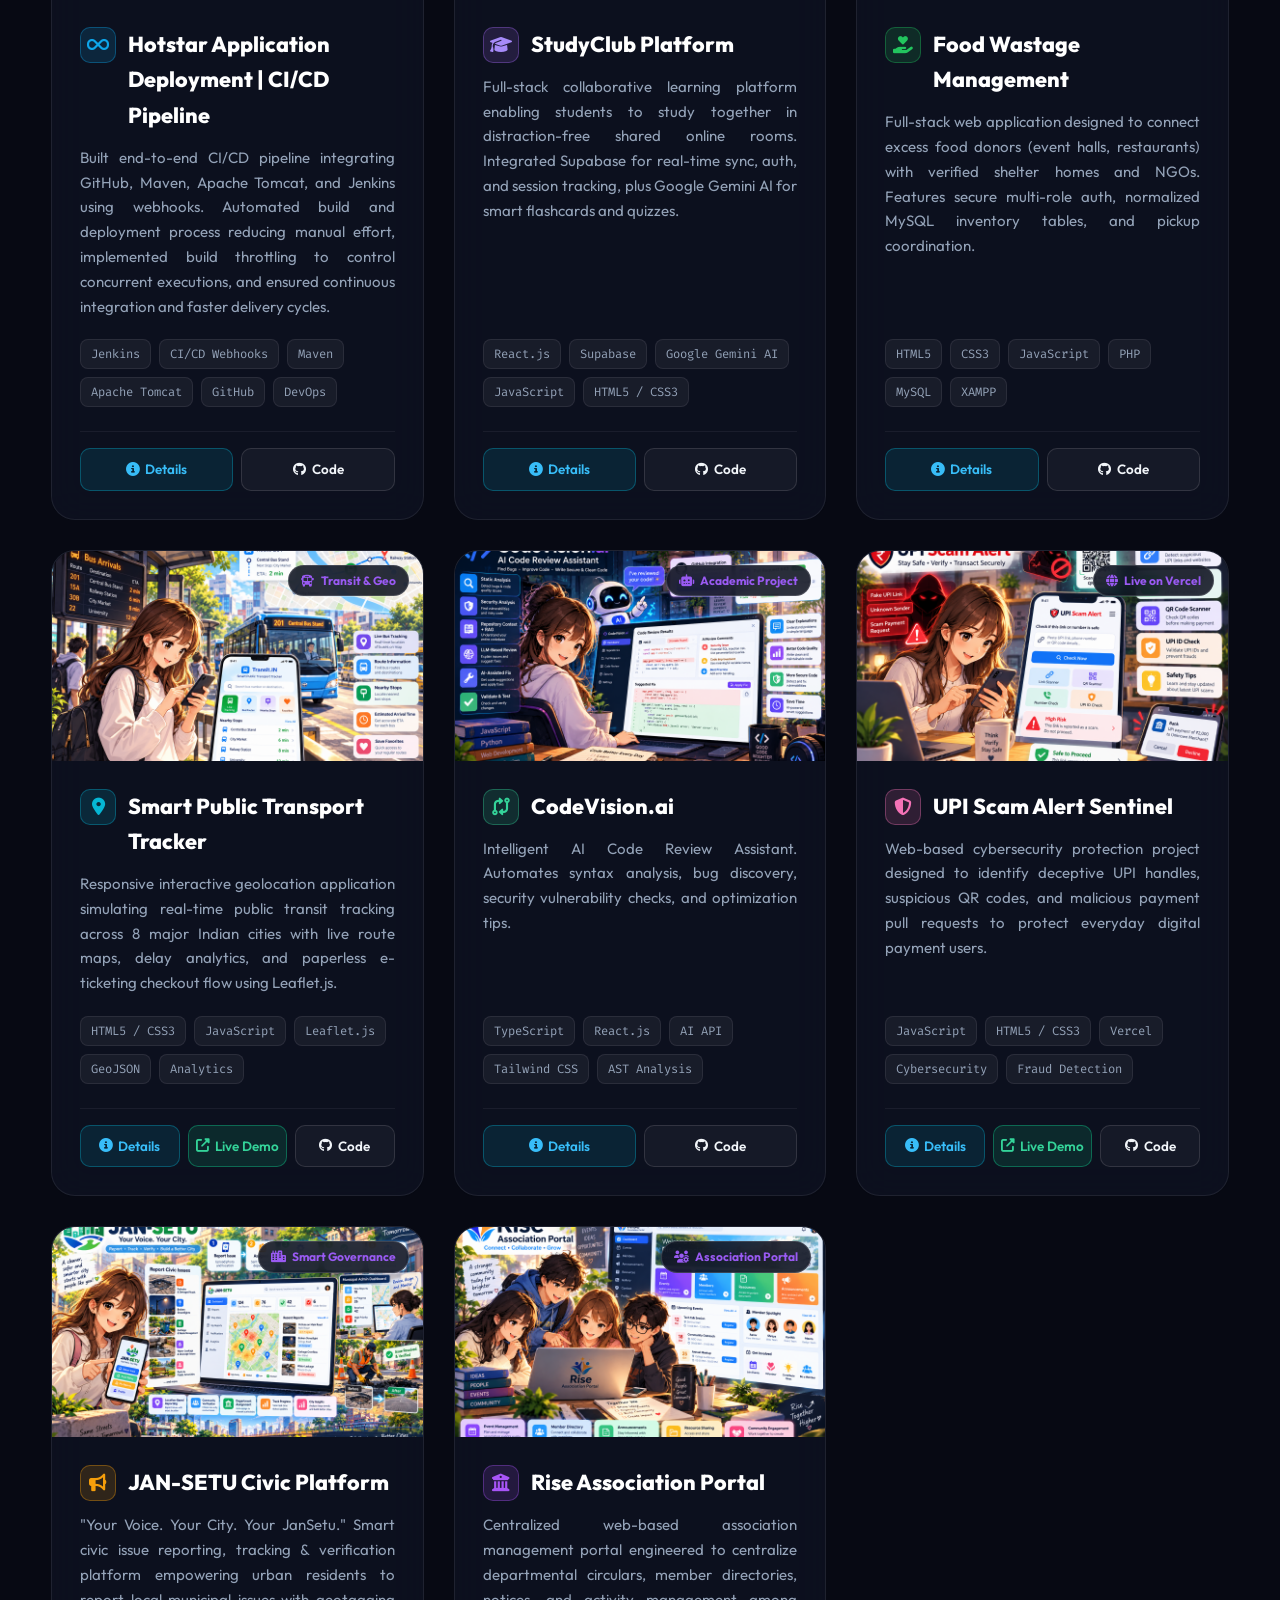
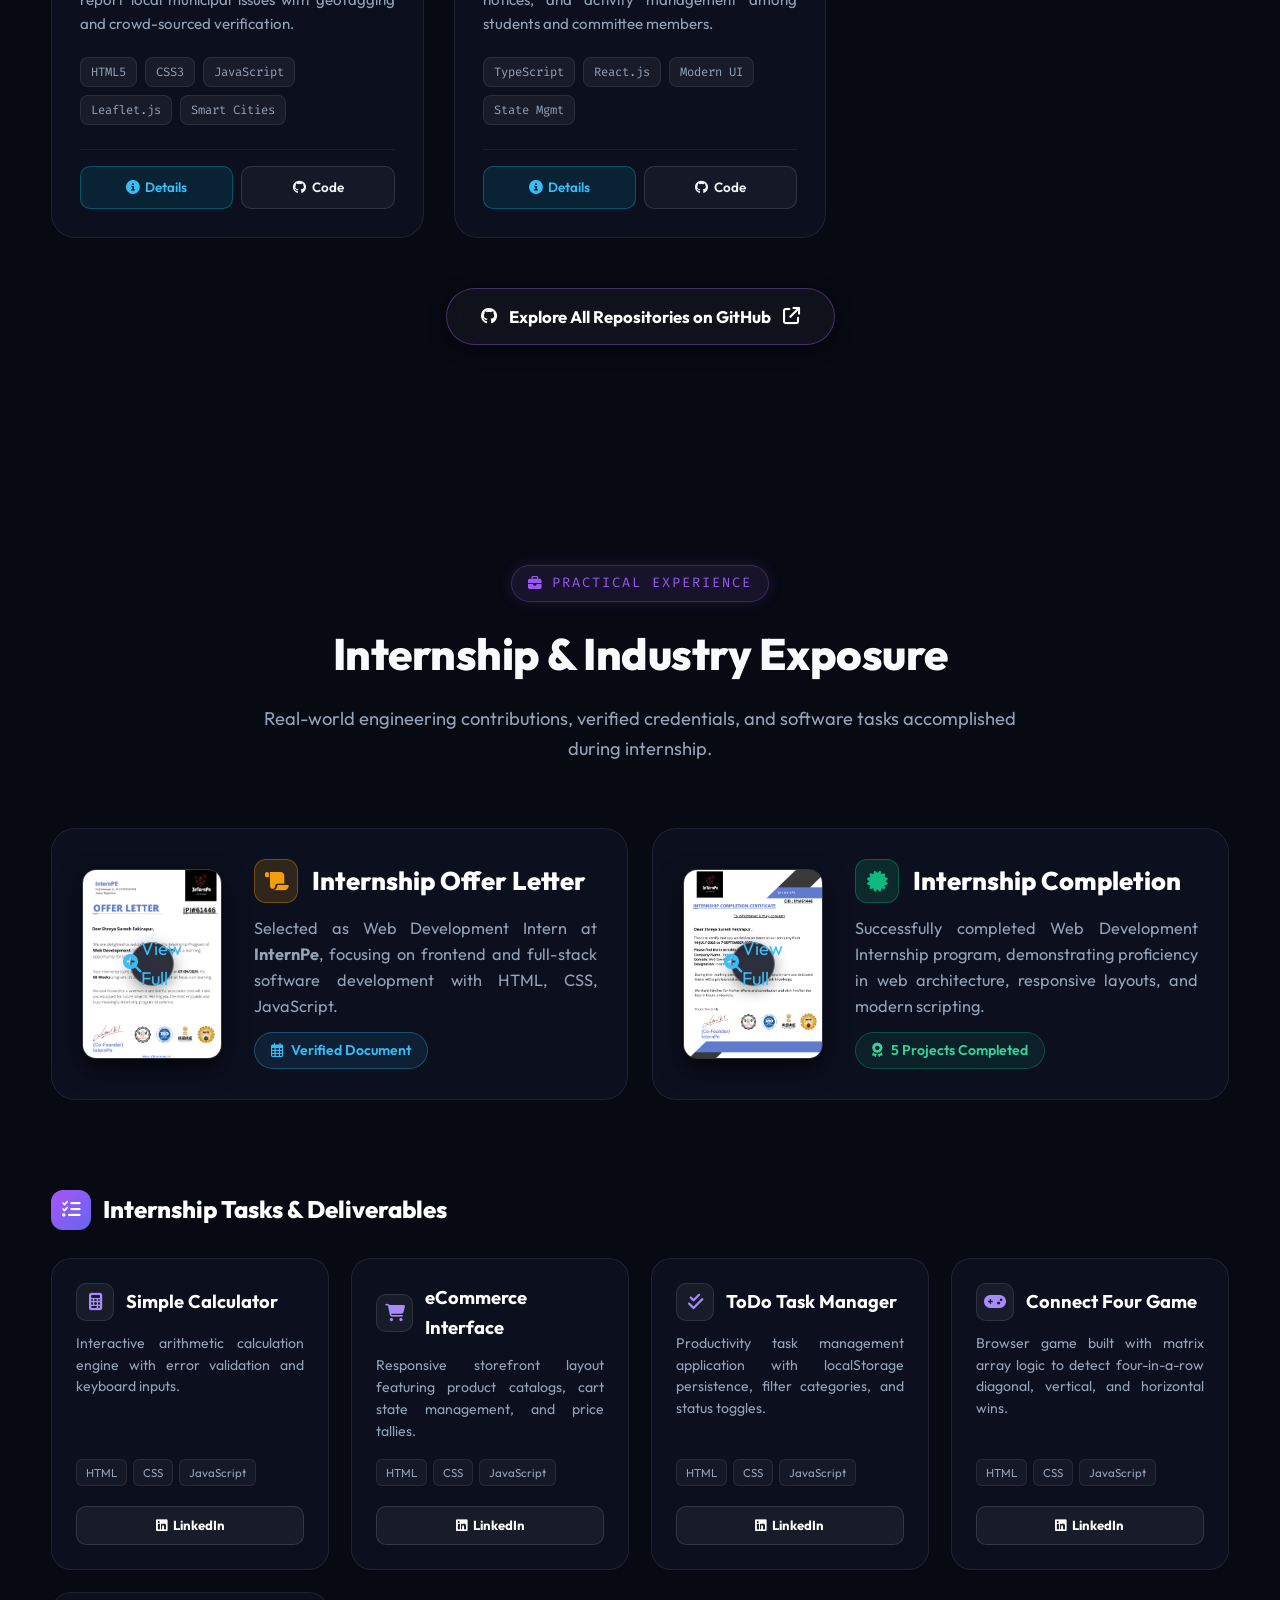
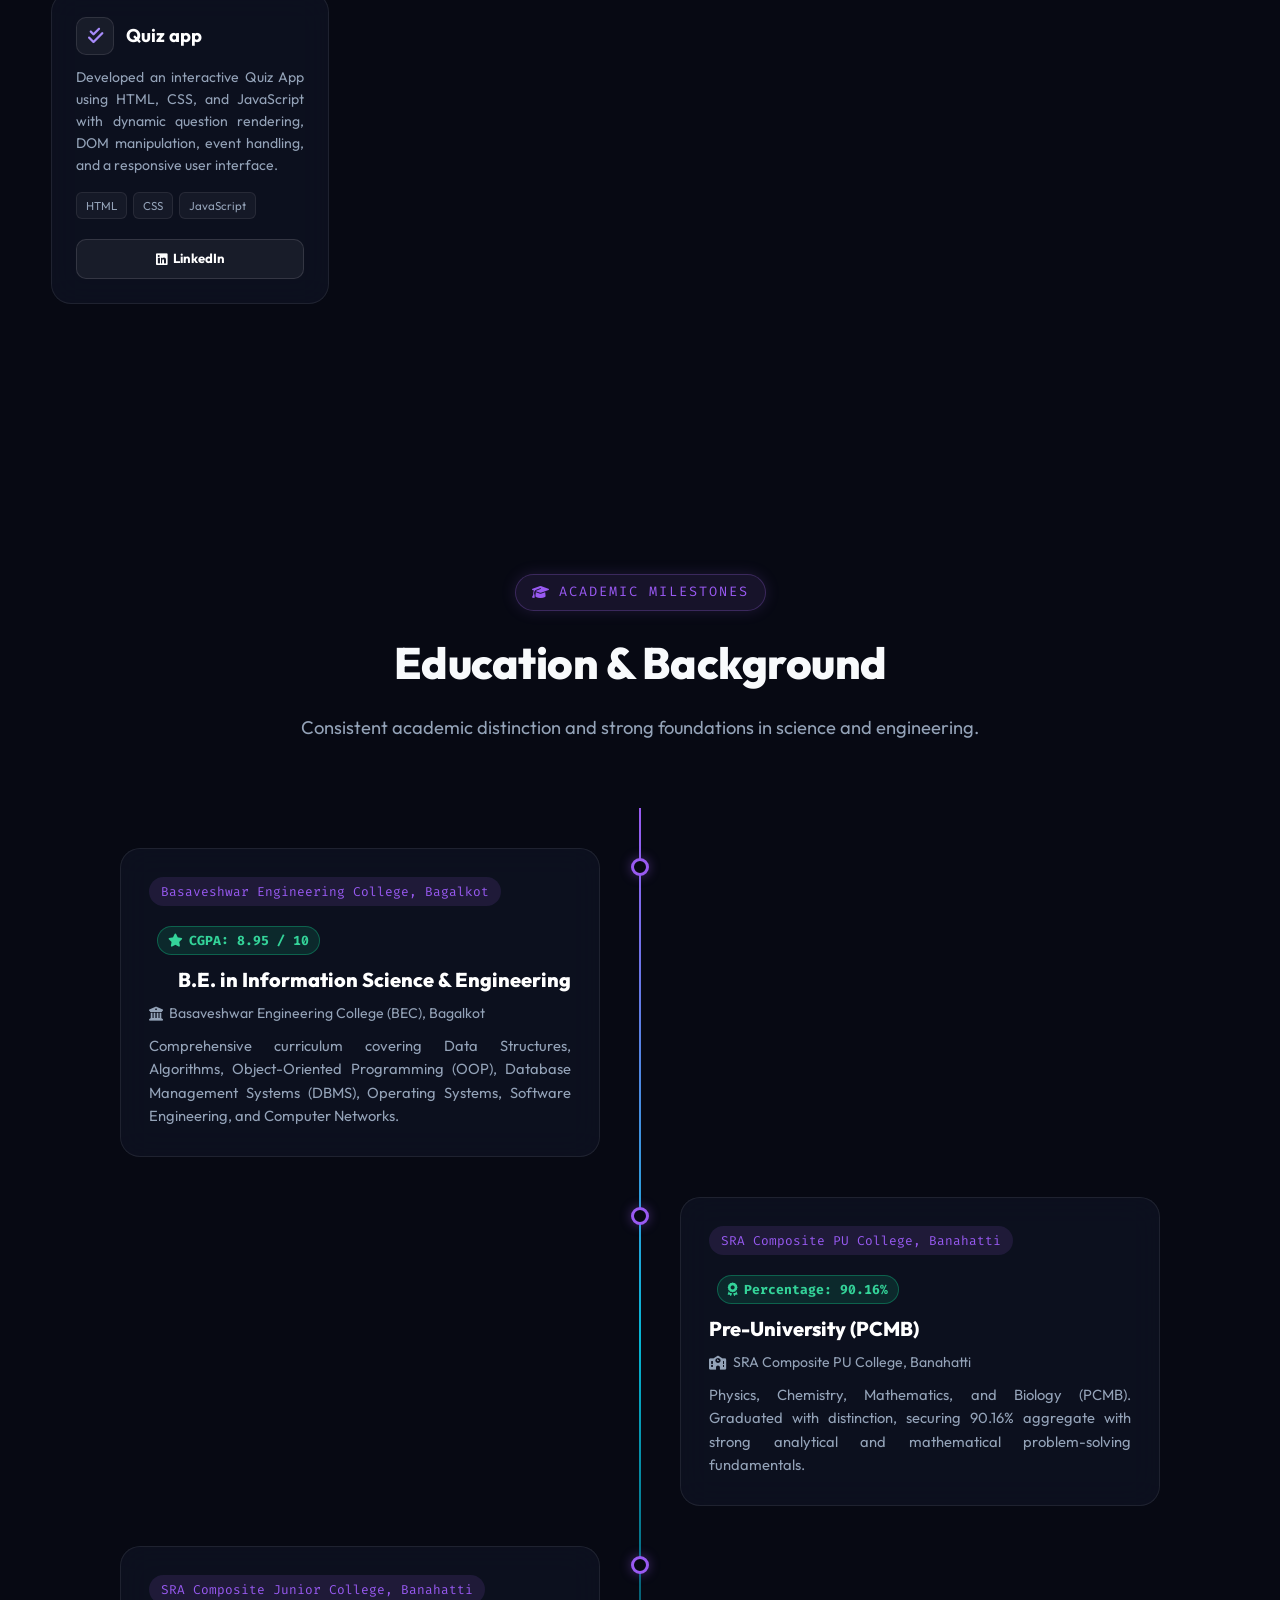
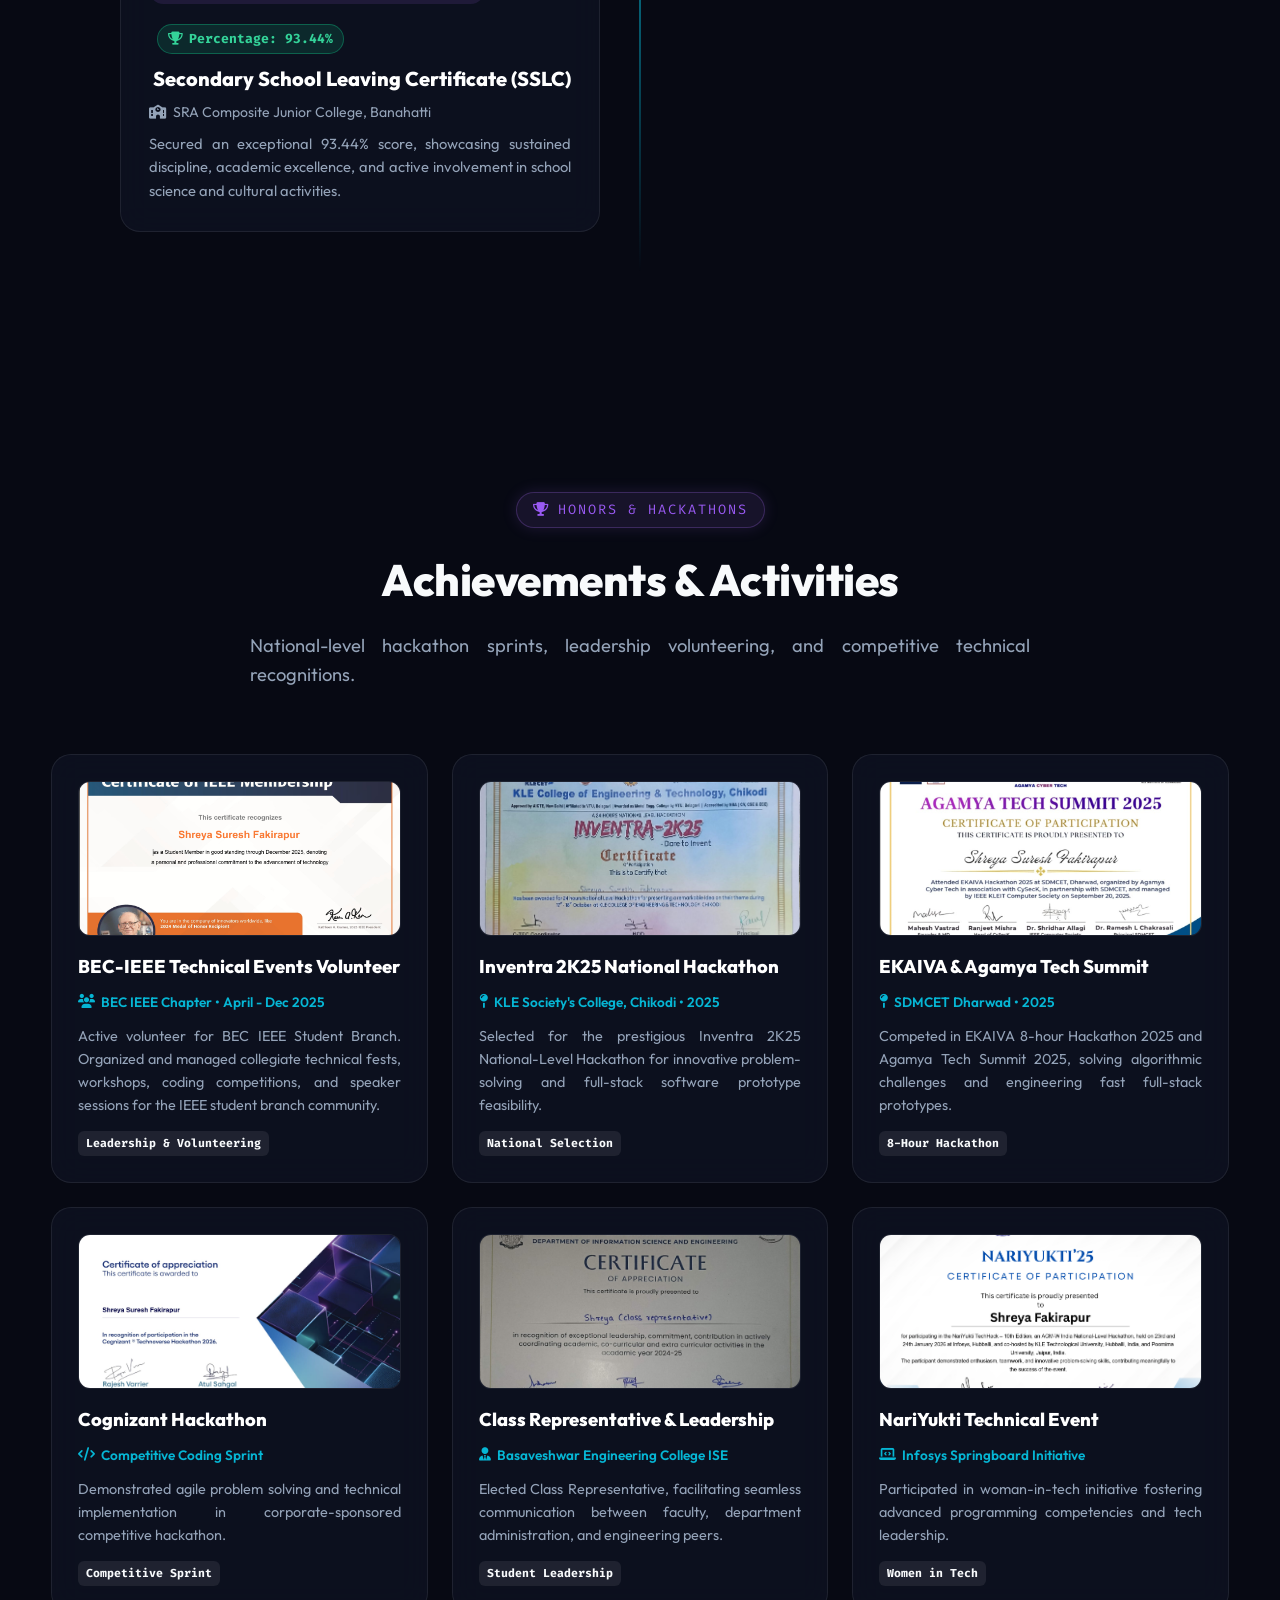
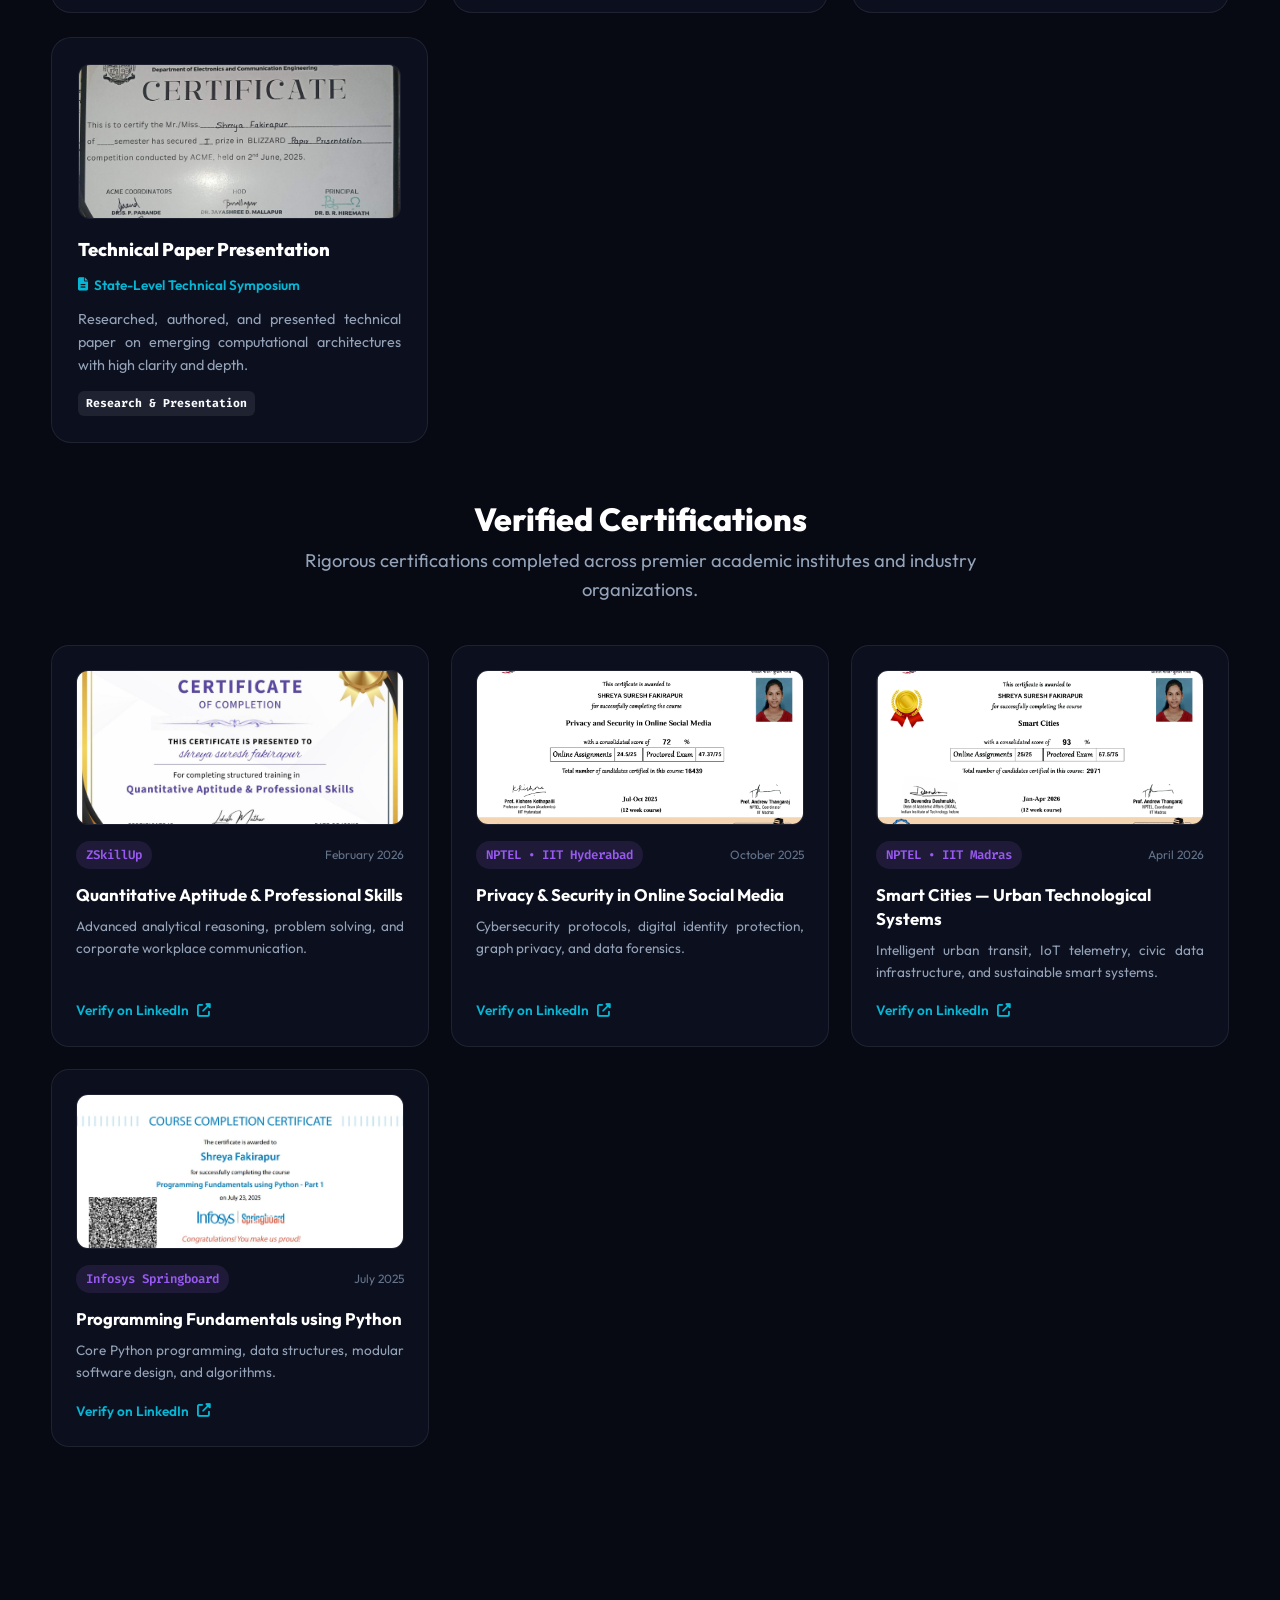
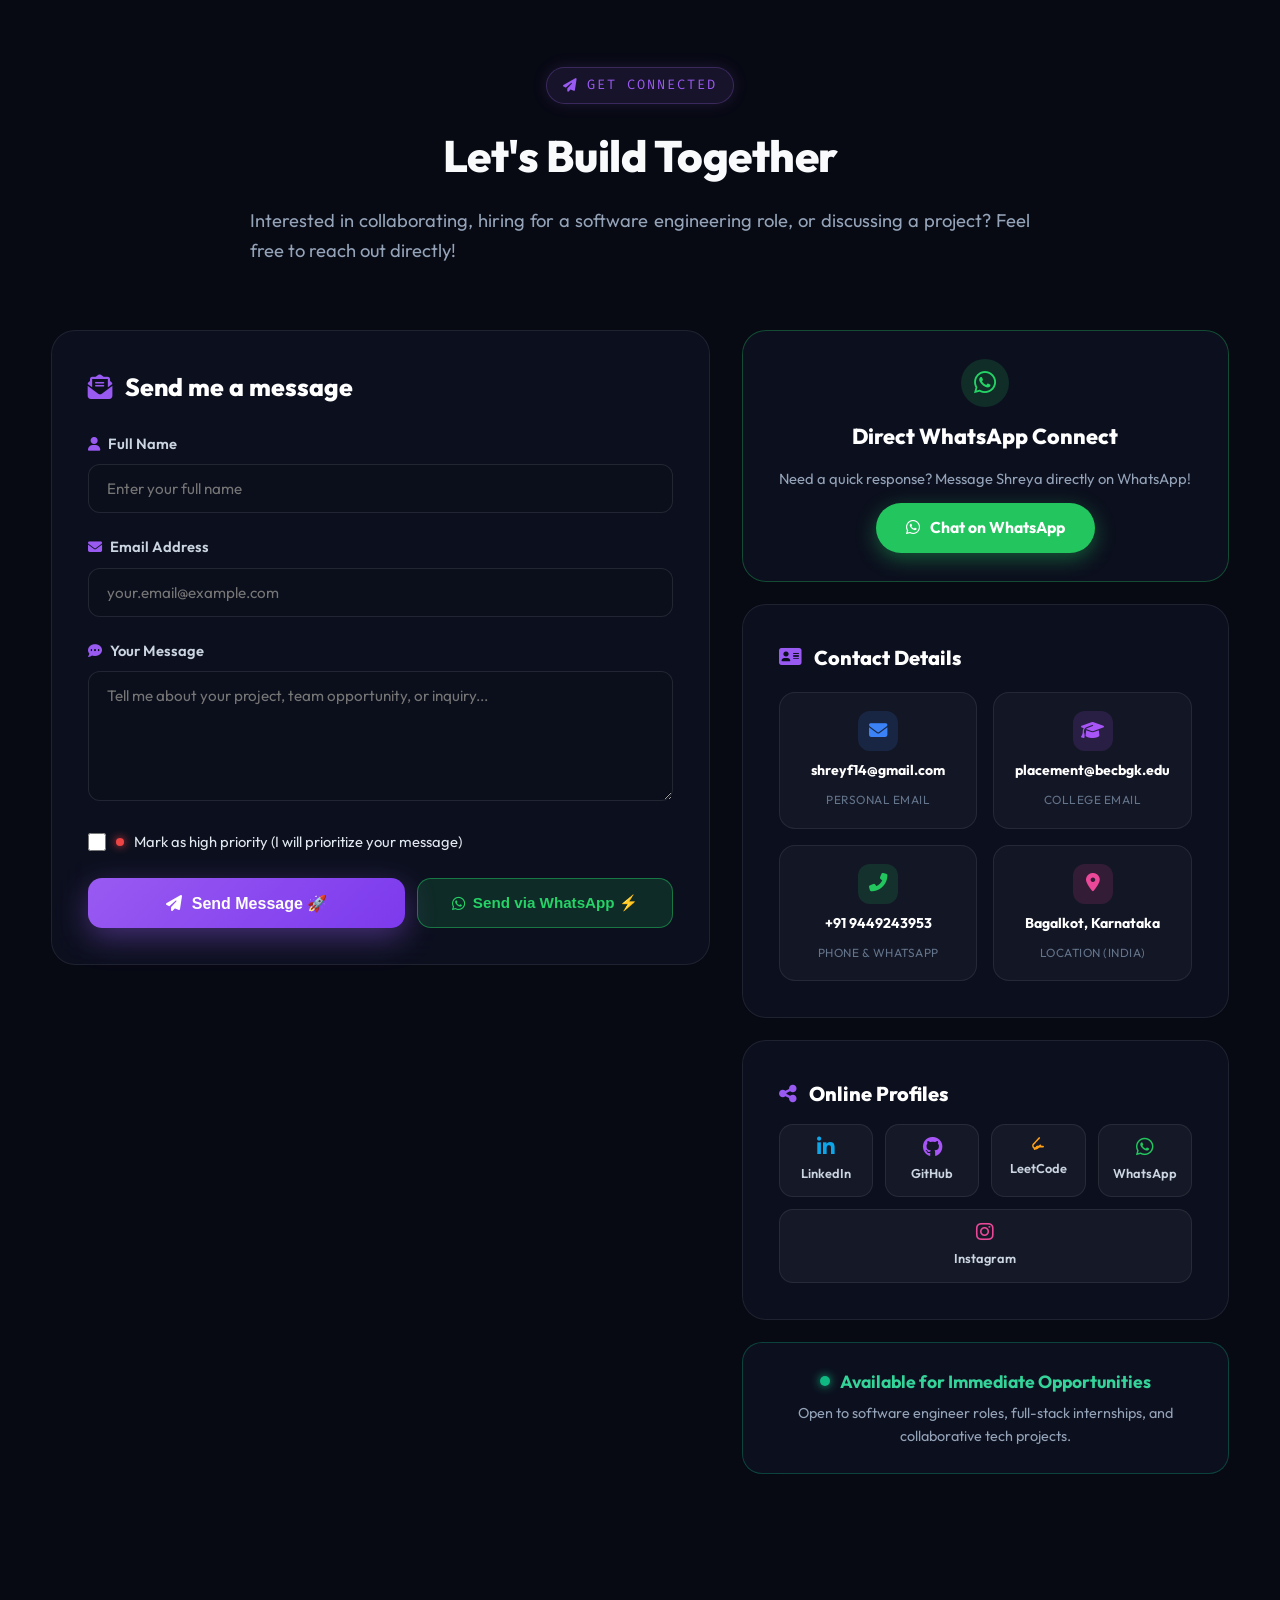
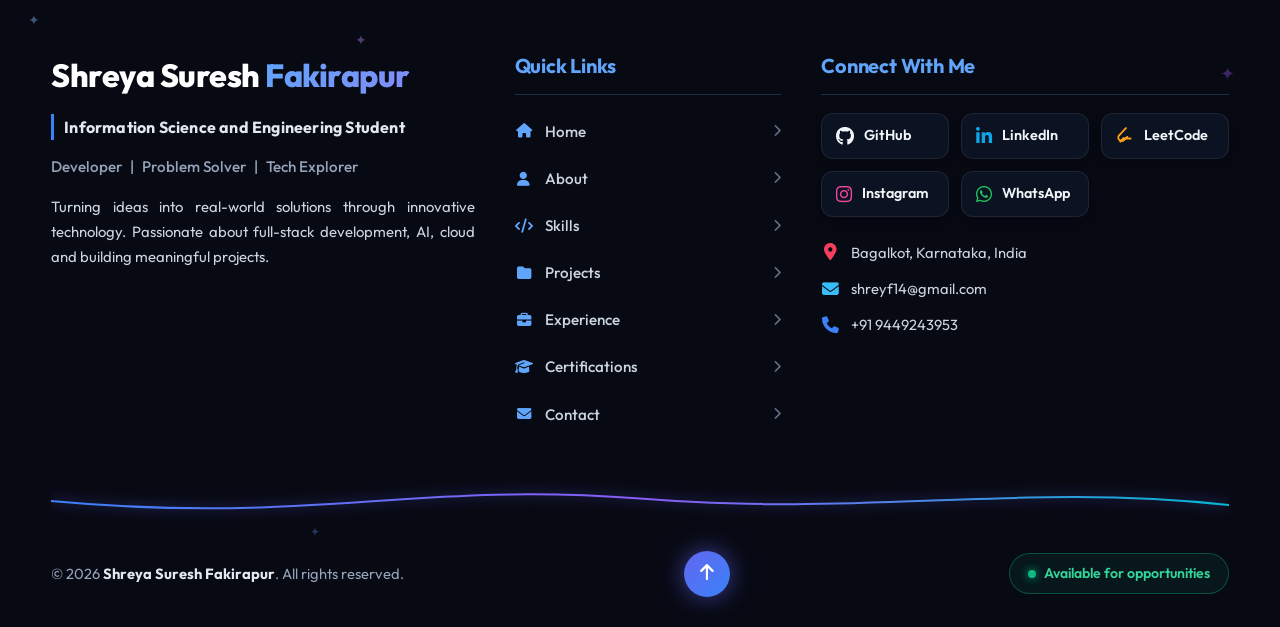
==== commit cf1c11bd: "Update index.html" ====
--- a/index.html
+++ b/index.html
@@ -1052,7 +1052,7 @@
                 Successfully completed Web Development Internship program, demonstrating proficiency in web architecture, responsive layouts, and modern scripting.
               </p>
               <div class="intern-doc-pill pill-projects-count">
-                <i class="fas fa-award"></i> 4 Projects Completed
+                <i class="fas fa-award"></i> 5 Projects Completed
               </div>
             </div>
           </div>
@@ -1420,23 +1420,6 @@
             </a>
           </div>
 
-          <!-- Udemy -->
-          <div class="cert-card" data-tilt>
-            <div class="cert-thumb-preview" data-lightbox-src="certificates/udemy.png" data-lightbox-caption="Web Development & Modern Programming - Udemy">
-              <img src="certificates/udemy.png" alt="Udemy Certificate">
-              <div class="thumb-zoom-overlay"><i class="fas fa-search-plus"></i> View Credential</div>
-            </div>
-            <div class="cert-issuer-row">
-              <span class="cert-issuer">Udemy Academy</span>
-              <span class="cert-date">Certified</span>
-            </div>
-            <h4 class="cert-name">Full-Stack Web Development Mastery</h4>
-            <div class="cert-issuer-name" style="text-align: justify;">Hands-on mastery of HTML5, CSS3, JavaScript DOM scripting, and responsive application patterns.</div>
-            <a href="https://www.linkedin.com/in/shreya-fakirapur-557388324" target="_blank" rel="noopener noreferrer" class="cert-link-btn">
-              <span>Verify on LinkedIn</span>
-              <i class="fas fa-external-link-alt"></i>
-            </a>
-          </div>
         </div>
       </div>
     </section>
@@ -1885,10 +1868,10 @@
         </div>
 
         <div class="resume-section-title">Technical Skills</div>
-        <p><b>Programming Languages:</b> Java (75%), Python (50%)</p>
-        <p><b>Frontend Development:</b> HTML5 &amp; CSS3 (85%), JavaScript (75%), React.js (60%)</p>
-        <p><b>Databases &amp; Tools:</b> MySQL (75%), MongoDB (60%), Git &amp; GitHub (80%), VS Code (80%), XAMPP (40%)</p>
-        <p><b>Core CS &amp; Systems:</b> Linux (80%), Windows (85%), Data Structures &amp; Algorithms (50%), OOPs (70%), DBMS (70%), Operating Systems (70%)</p>
+        <p><b>Programming Languages:</b> Java, Python</p>
+        <p><b>Frontend Development:</b> HTML5 &amp; CSS3, JavaScript, React.js</p>
+        <p><b>Databases &amp; Tools:</b> MySQL, MongoDB, Git &amp; GitHub, VS Code, XAMPP</p>
+        <p><b>Core CS &amp; Systems:</b> Linux, Windows, Data Structures &amp; Algorithms, OOPs, DBMS, Operating Systems</p>
         <p><b>Cloud (AWS) &amp; DevOps:</b> AWS (EC2, S3, VPC, IAM, ELB, Auto Scaling, RDS, CloudFront), DevOps (GitHub, Maven, Apache Tomcat, Jenkins)</p>
         <p><b>Soft Skills:</b> Adaptability, Problem Solving, Time Management, Team Collaboration, Communication</p>
         <p><b>Languages:</b> Kannada, English, Hindi</p>
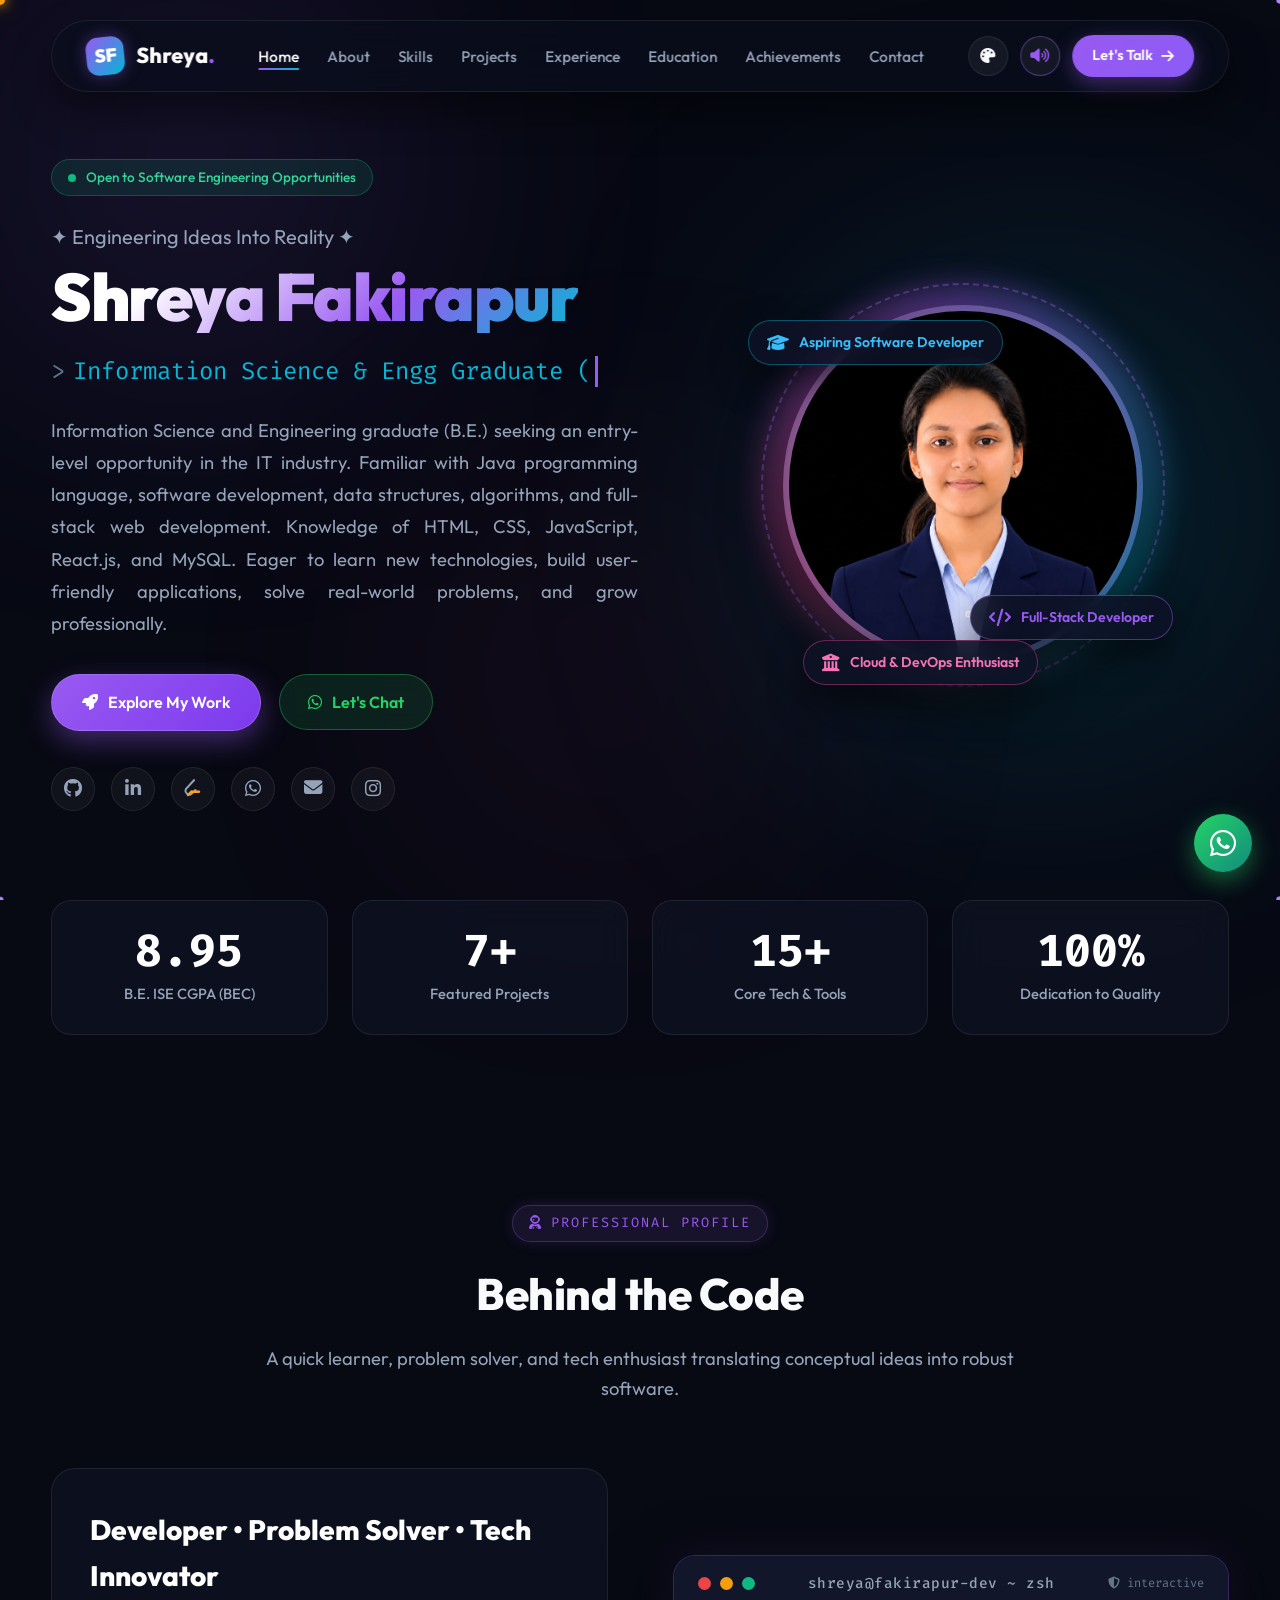
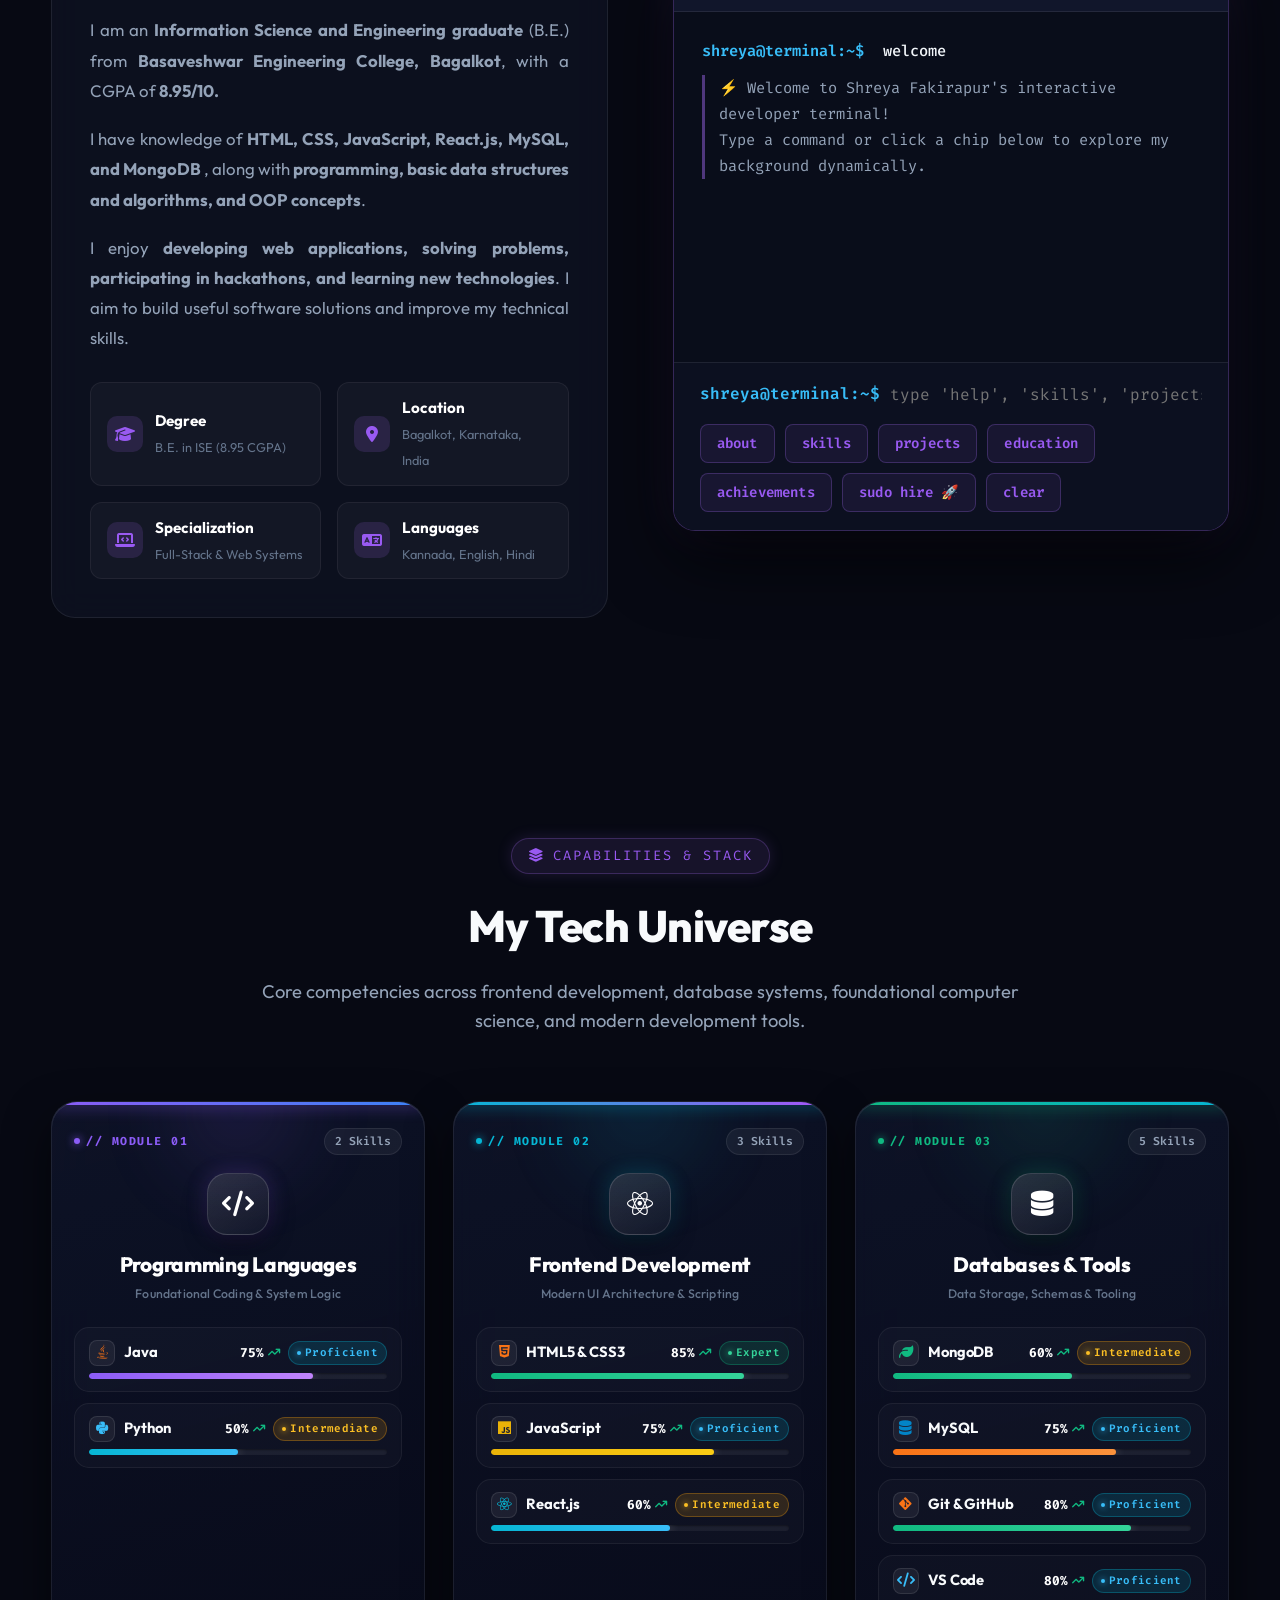
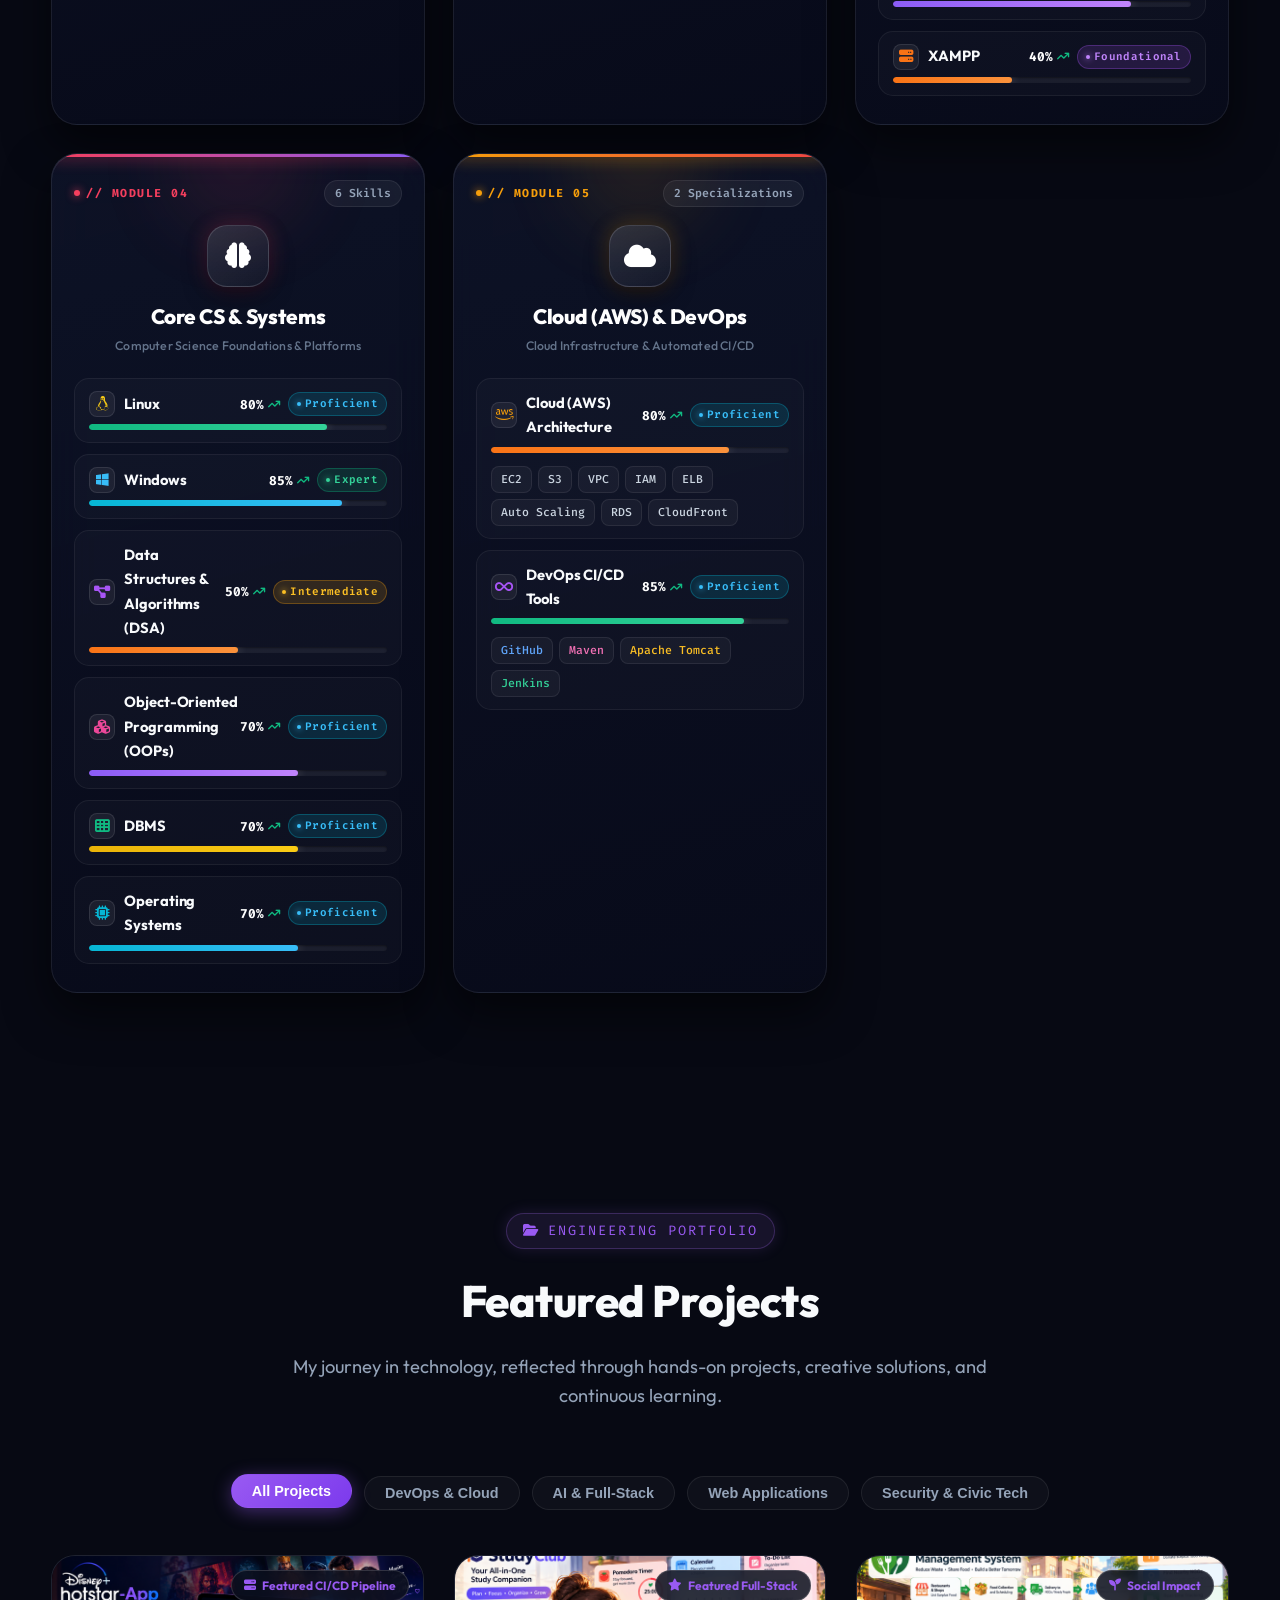
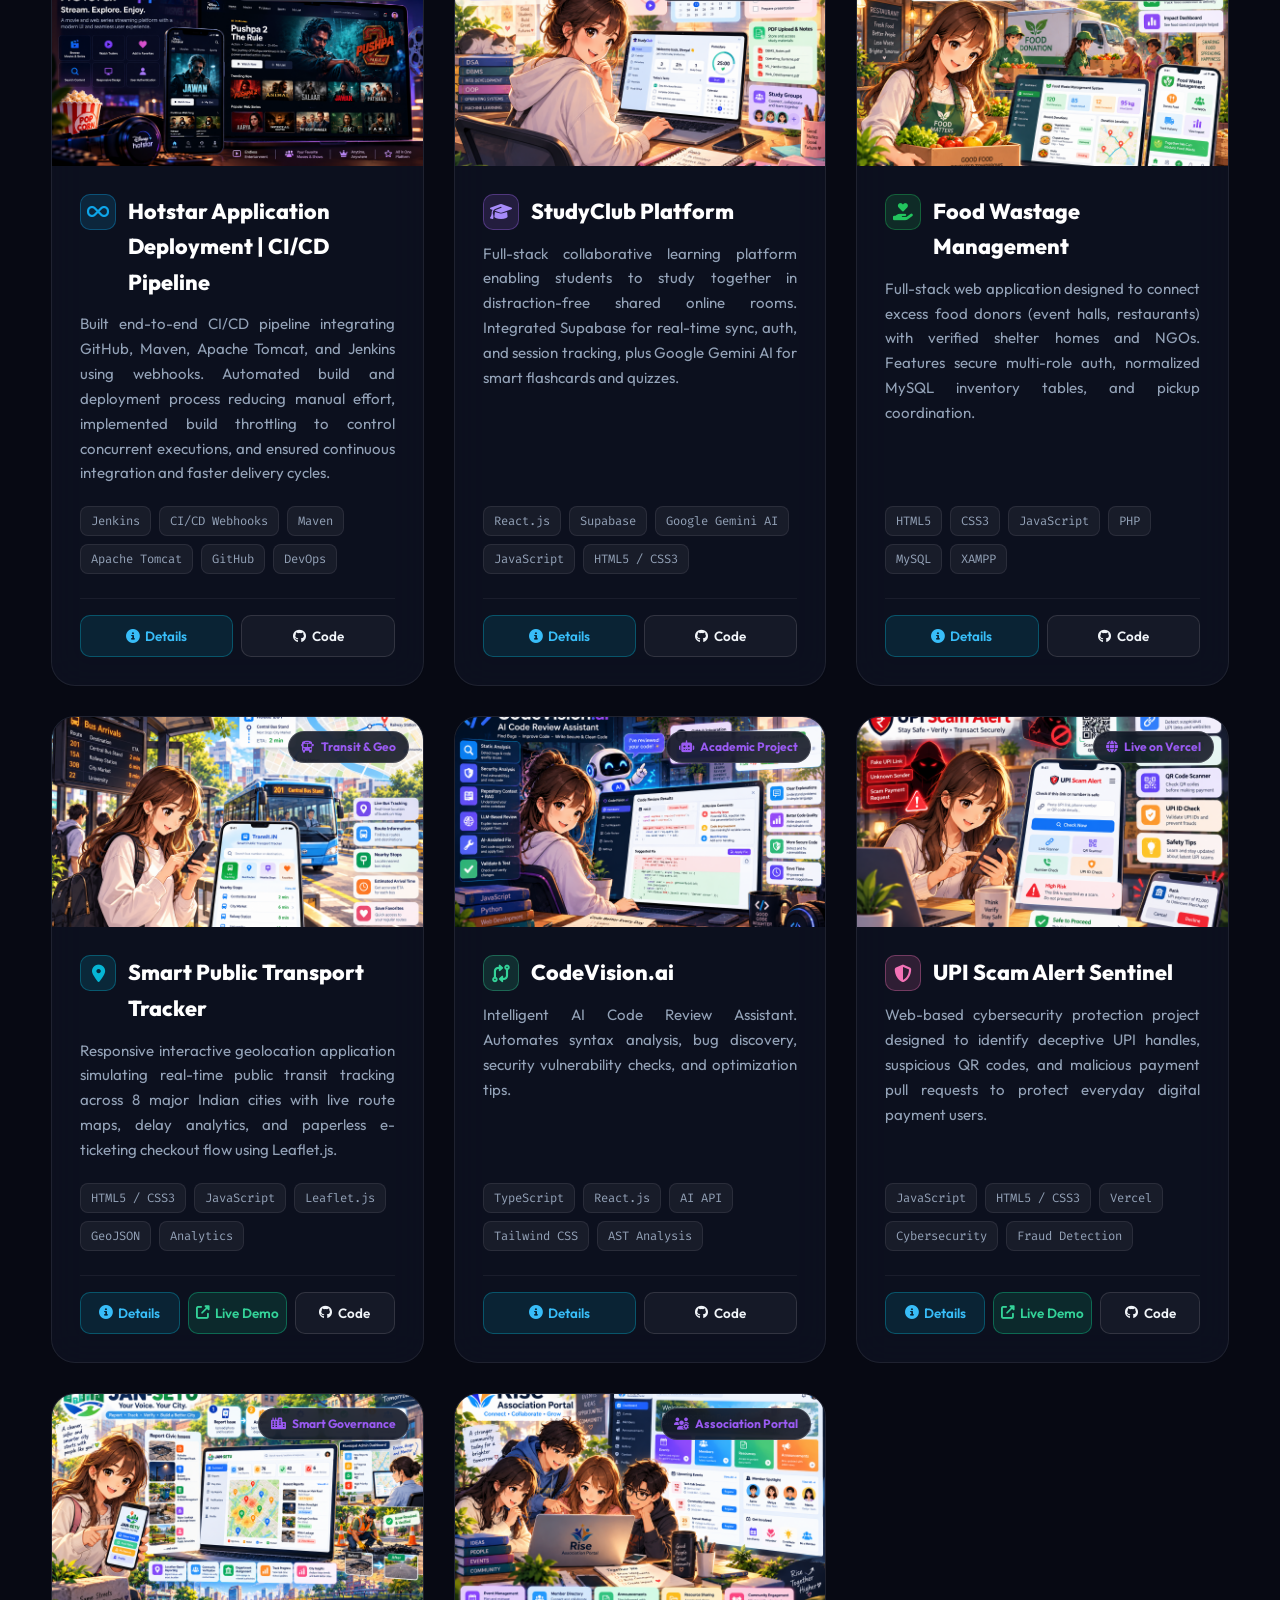
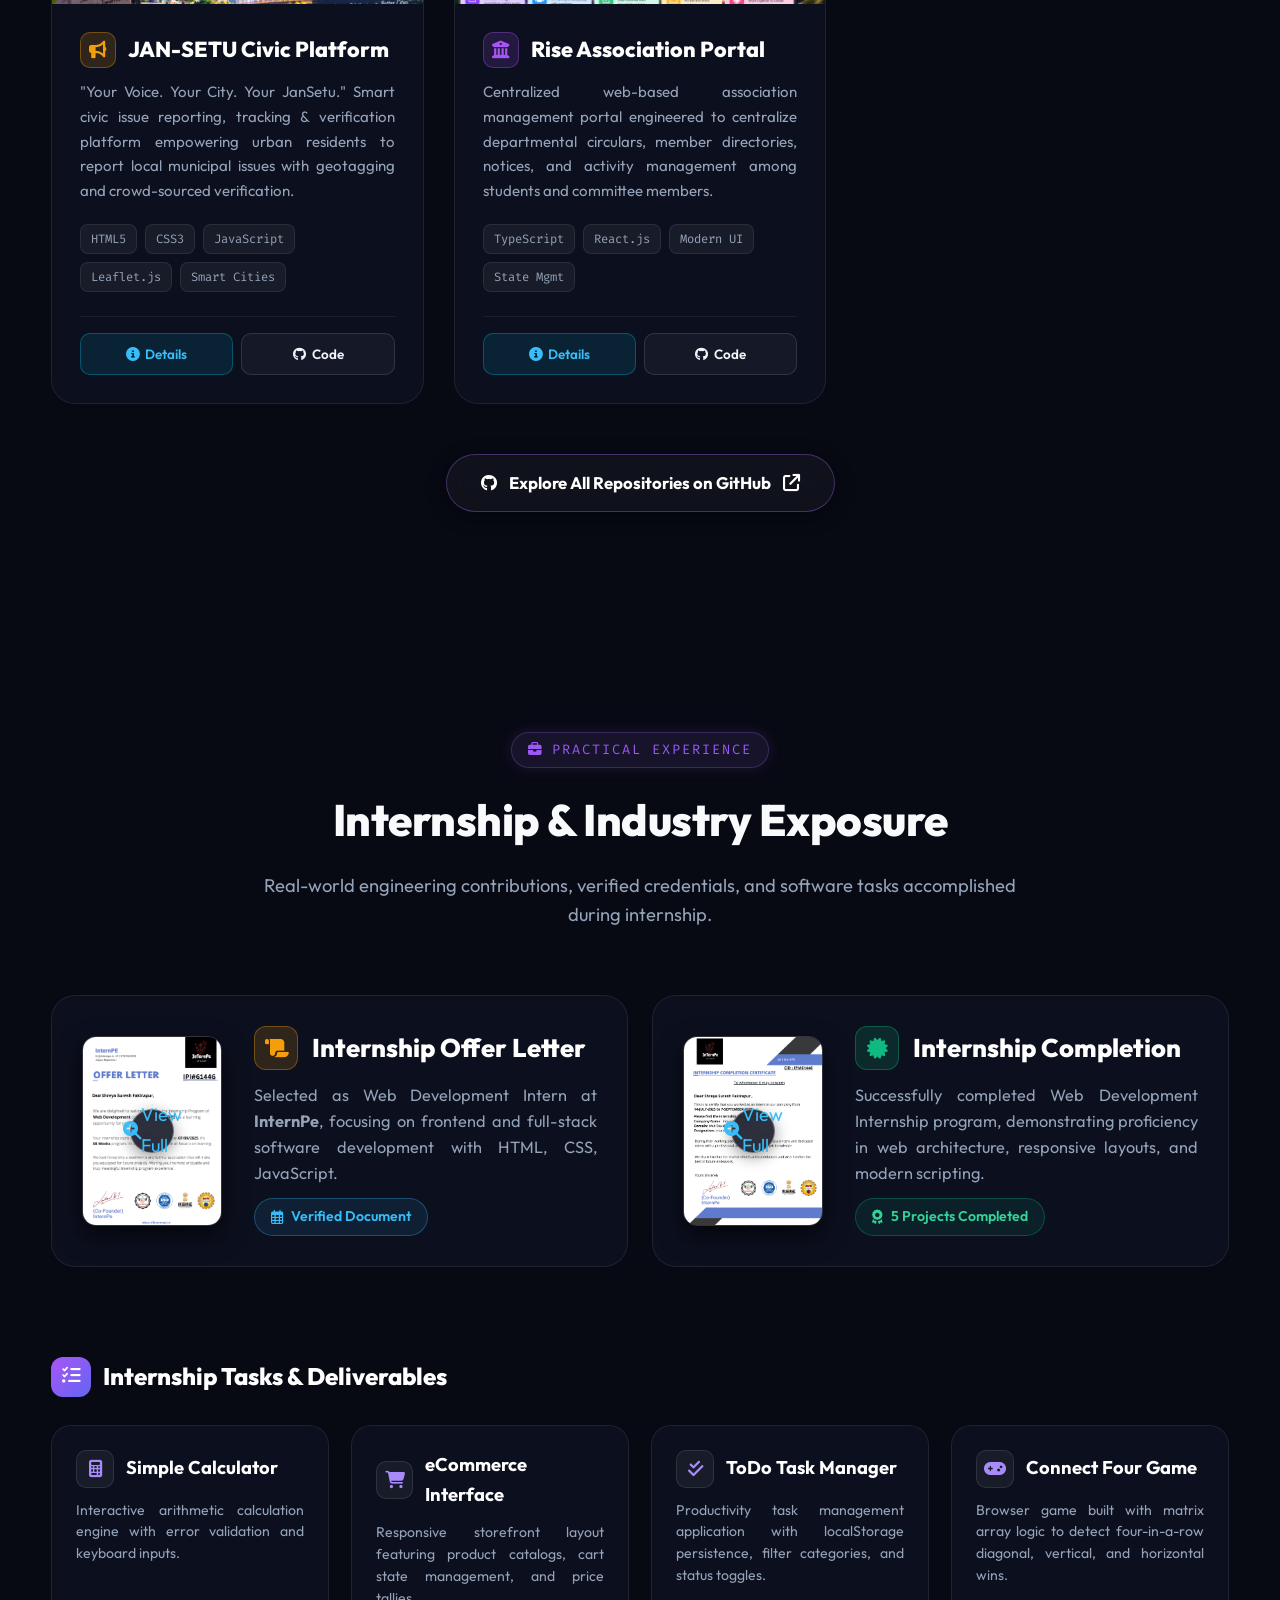
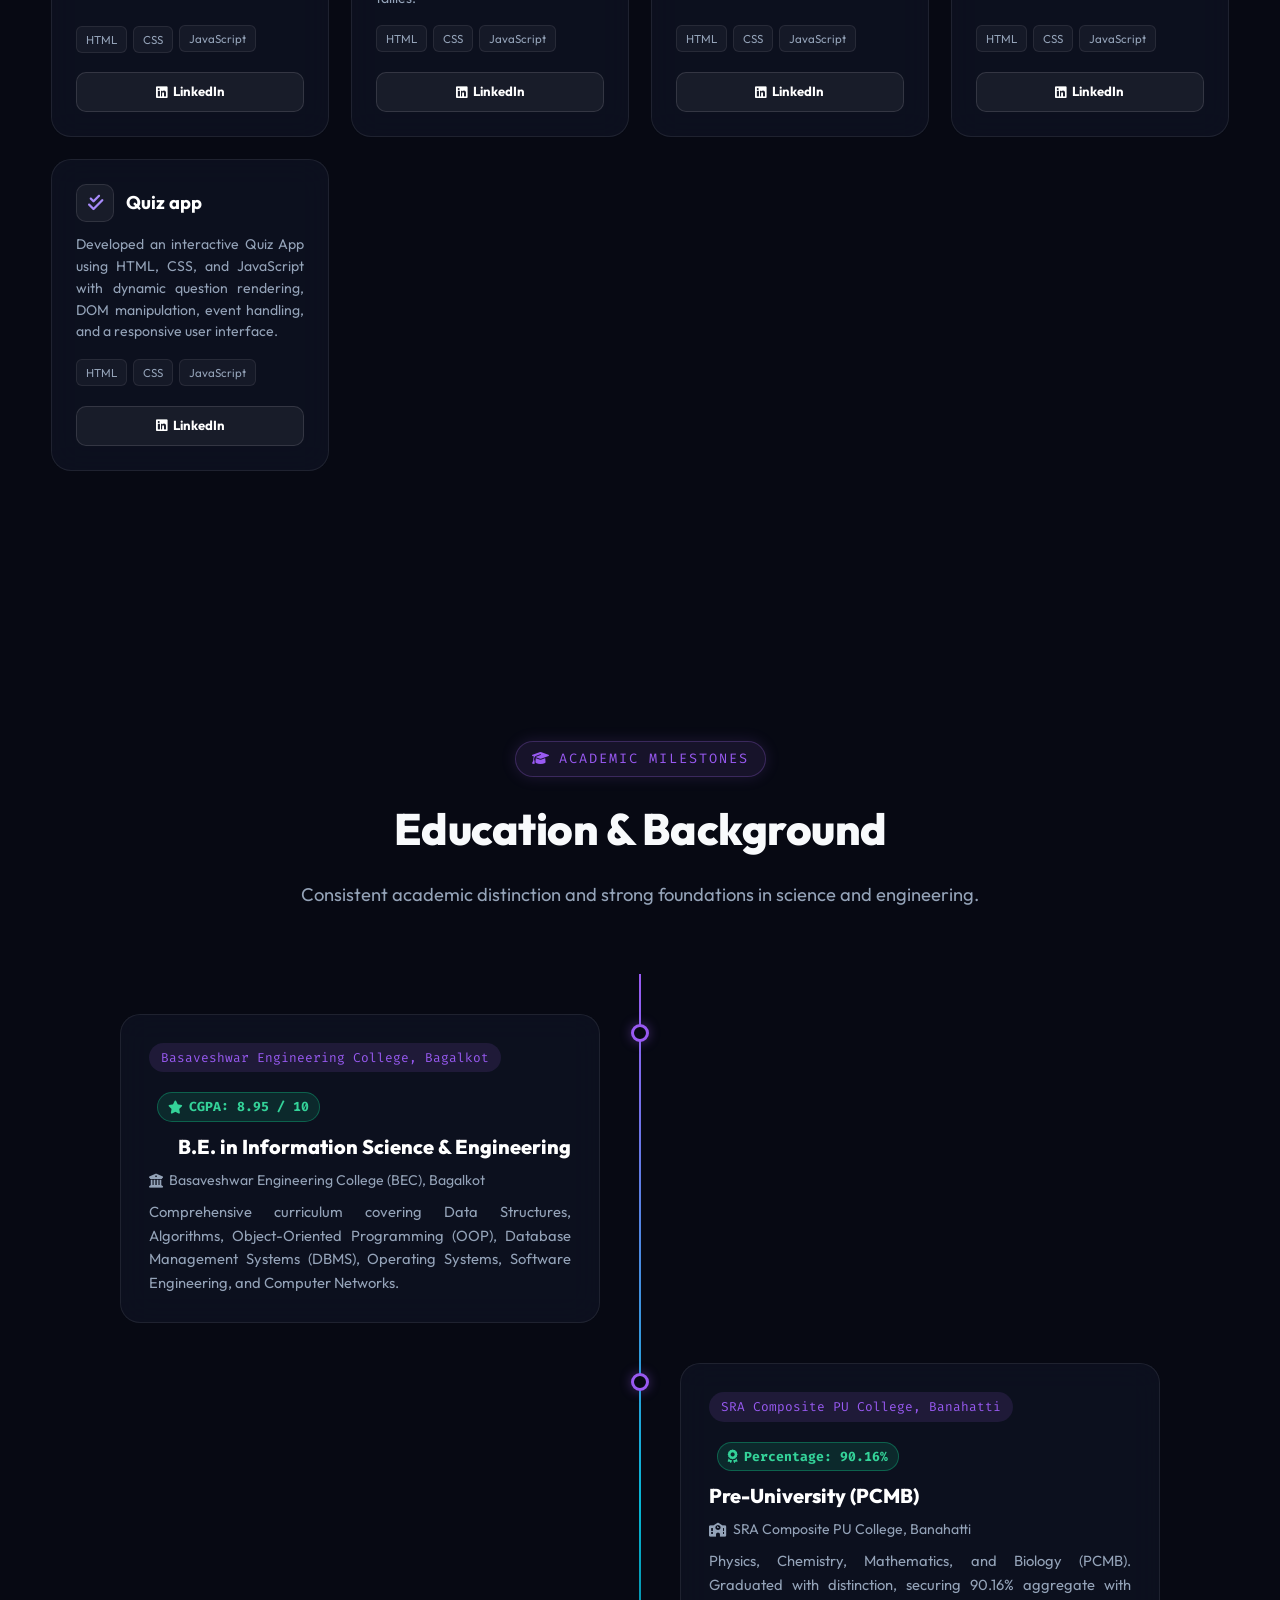
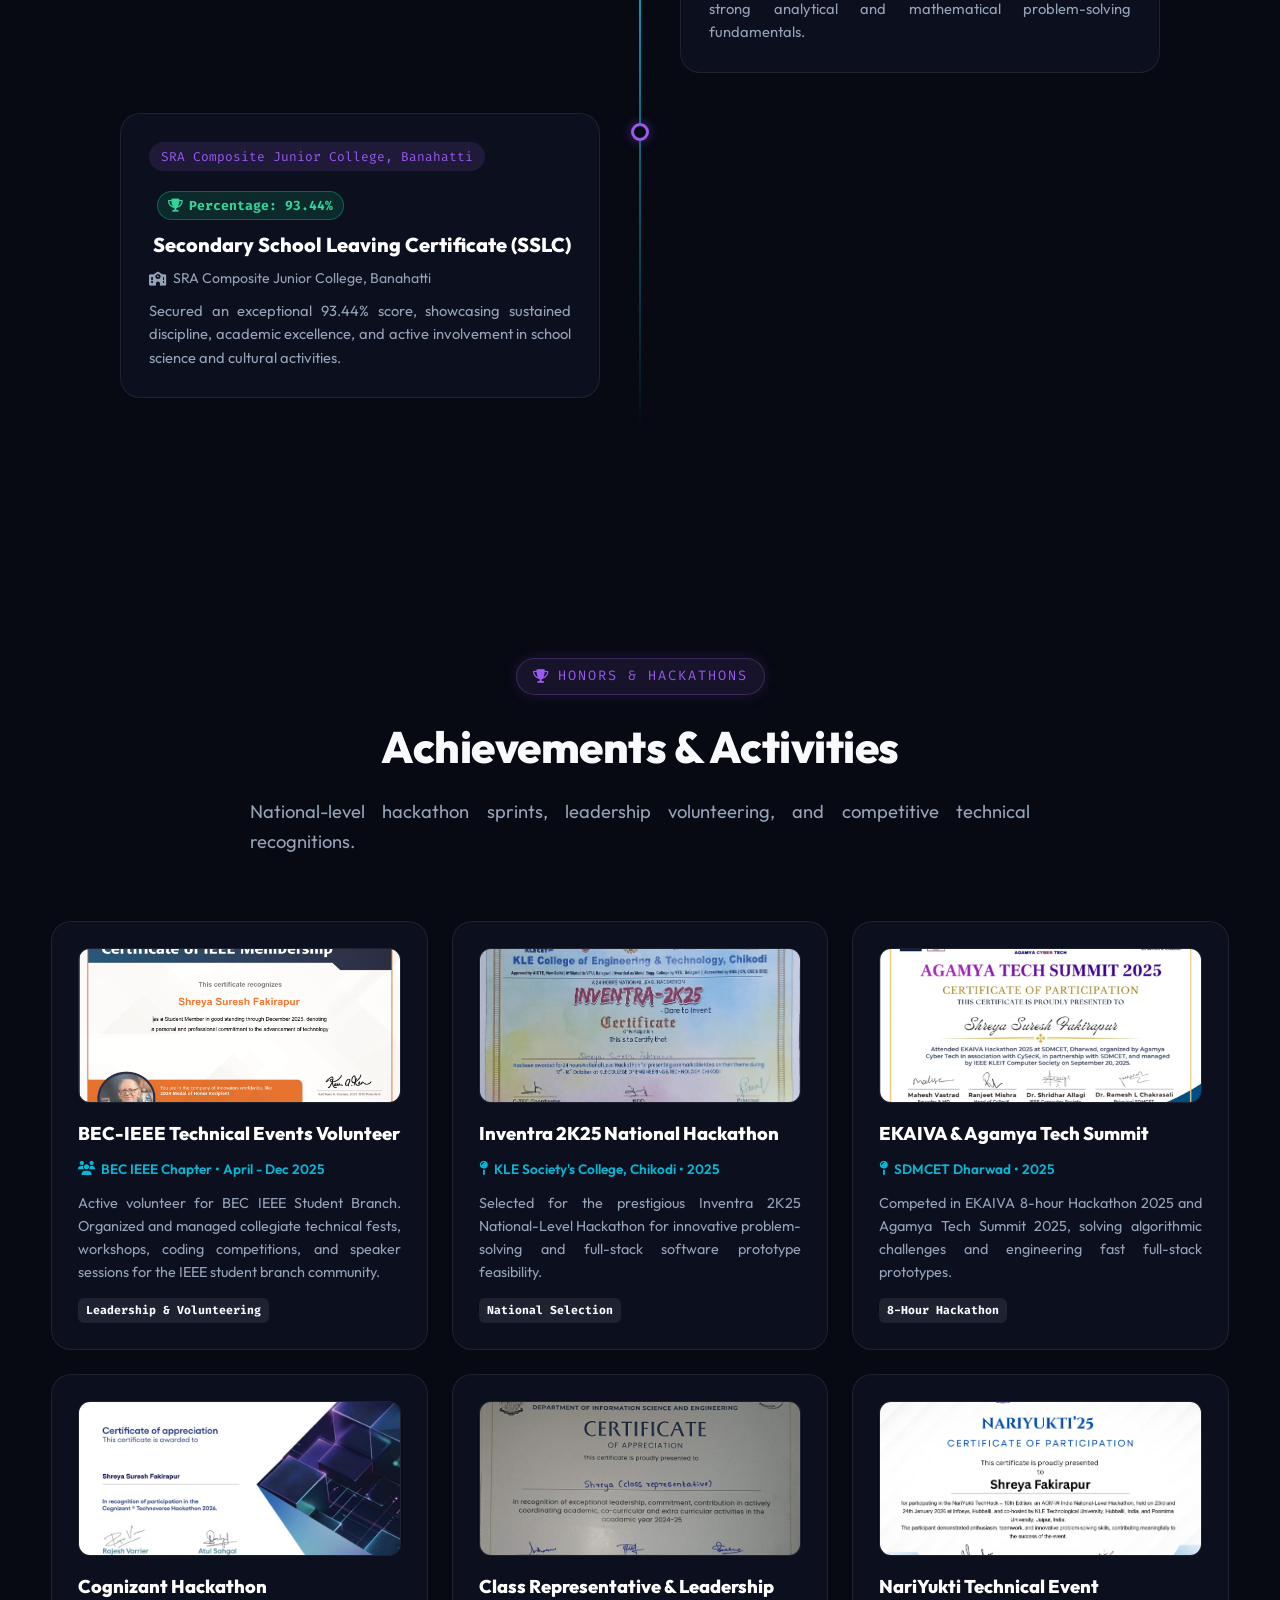
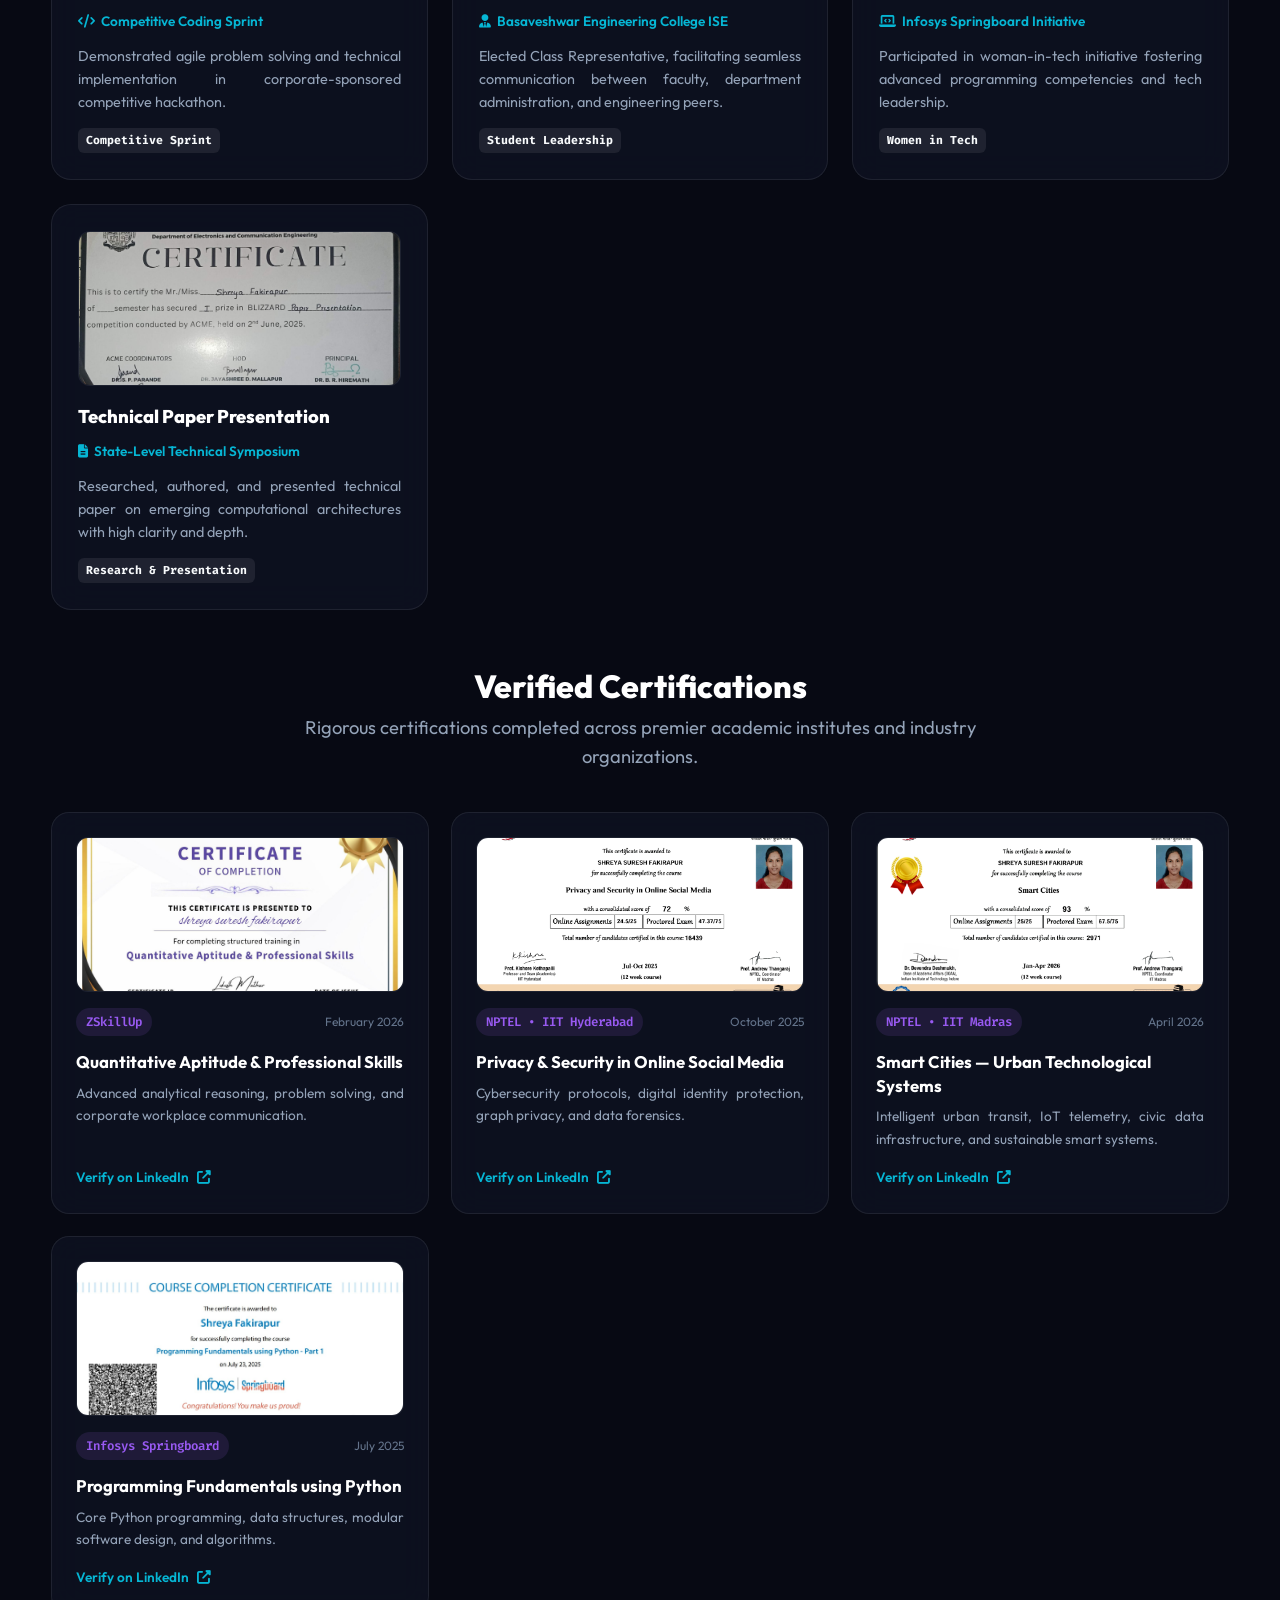
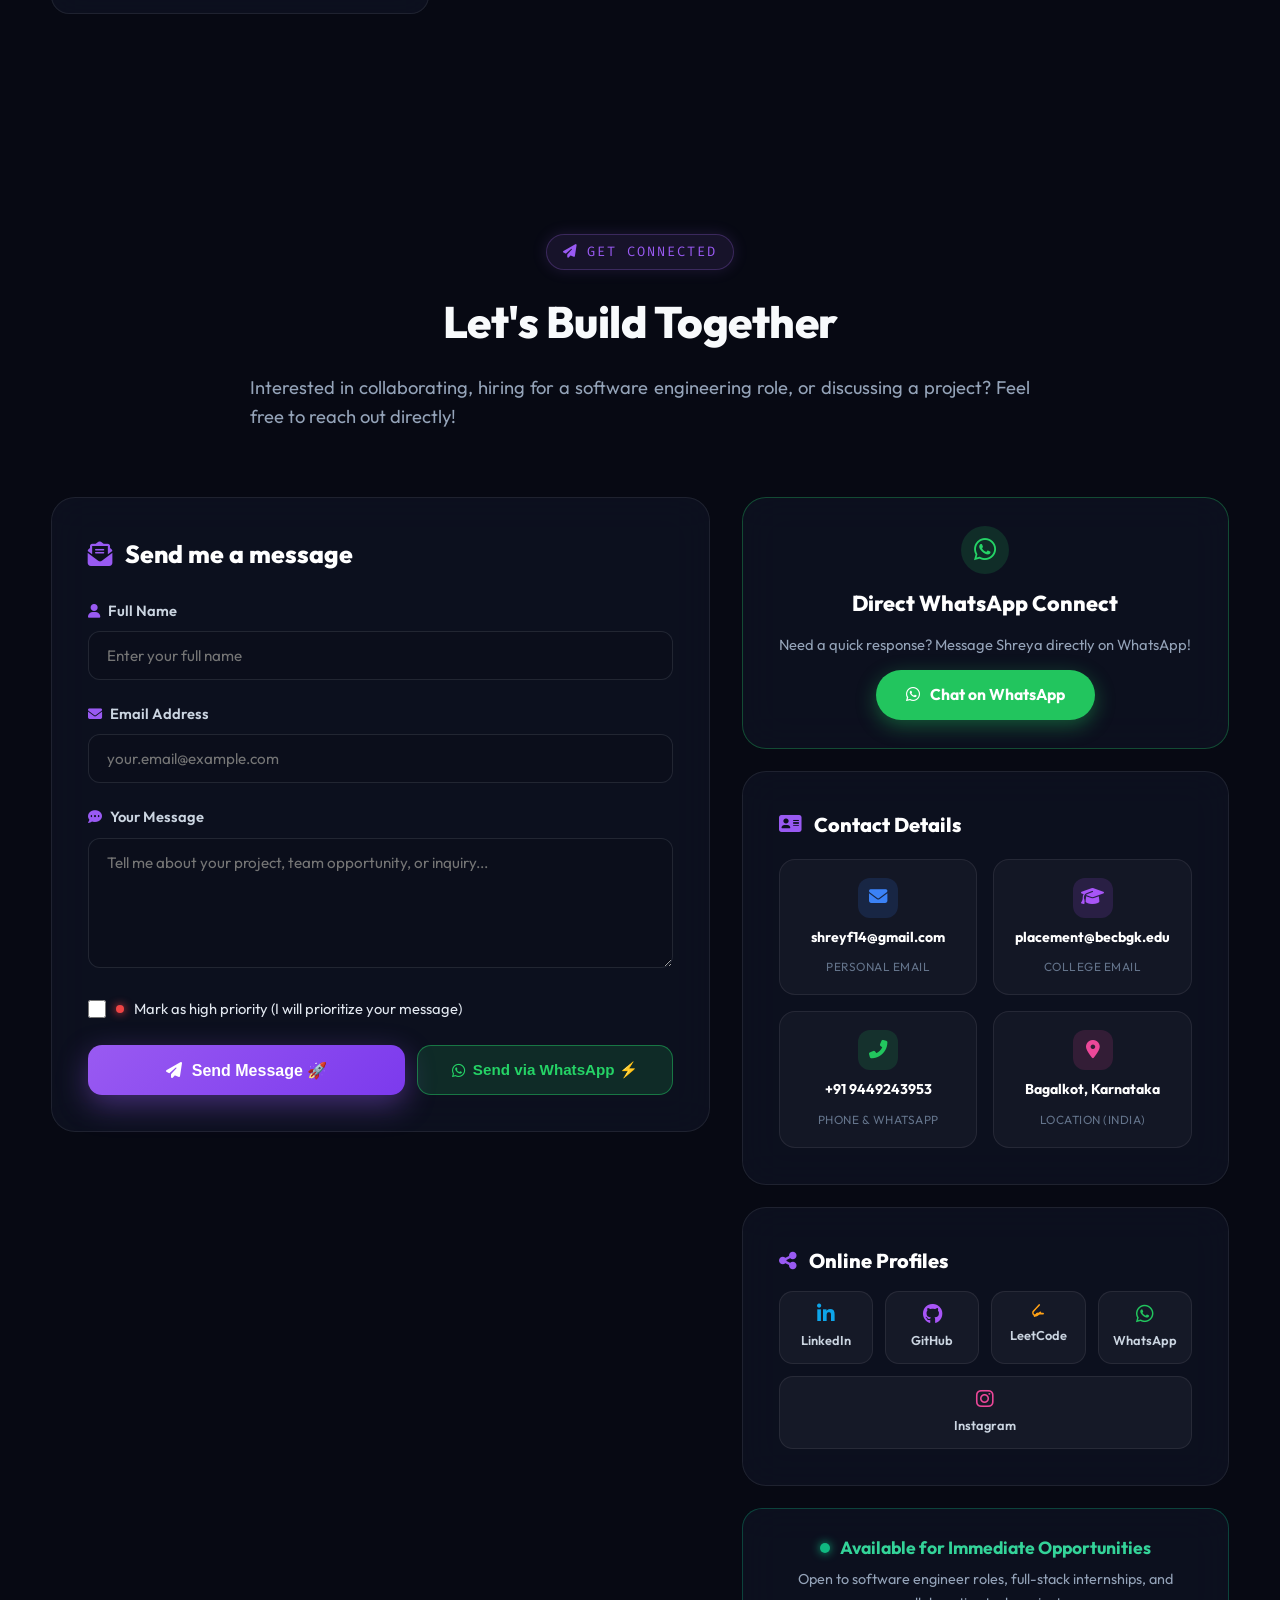
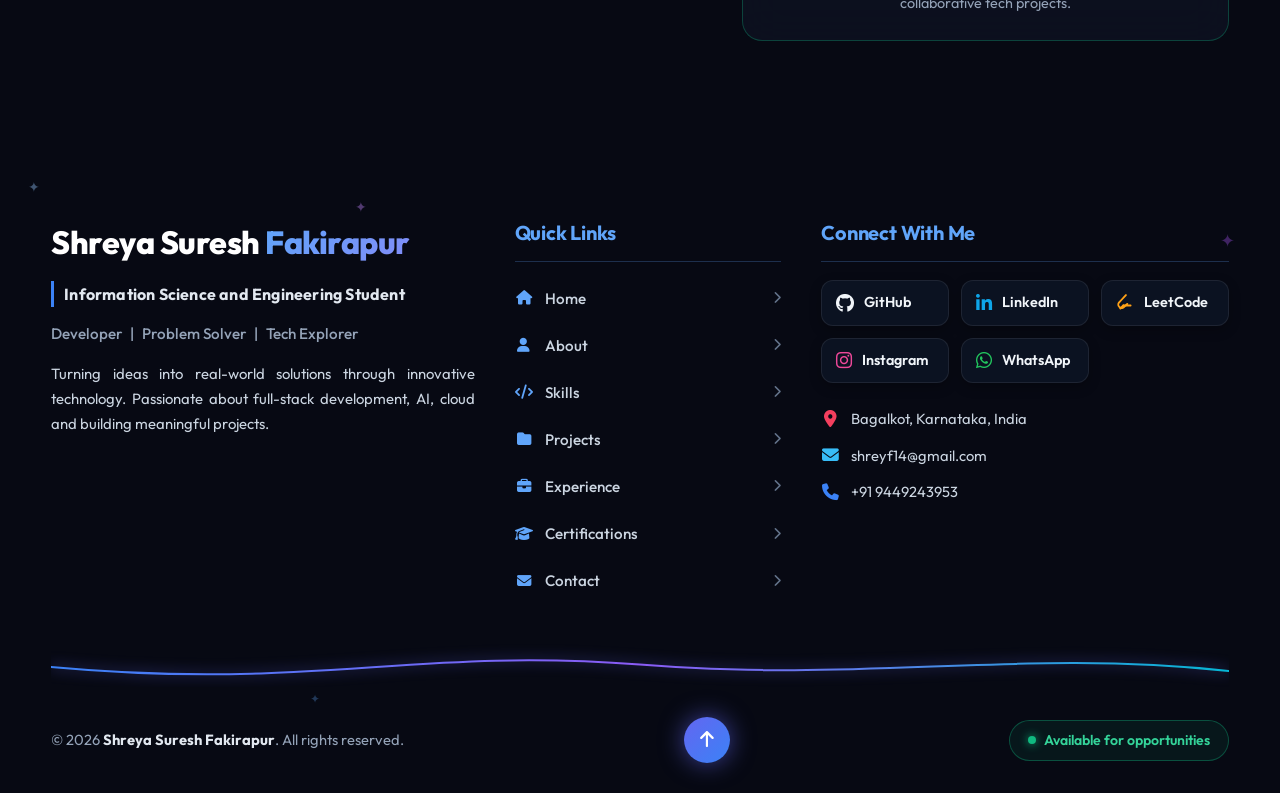
==== commit 5e531ce0: "feat: redesign tech universe flashcards with futuristic holographic styling and interactive brand ch" ====
--- a/index.html
+++ b/index.html
@@ -1,1924 +1,2039 @@
-<!DOCTYPE html>
-<html lang="en">
-<head>
-  <meta charset="UTF-8">
-  <meta name="viewport" content="width=device-width, initial-scale=1.0">
-  <title>Shreya Fakirapur | Full-Stack Developer & Information Science Engineer</title>
-  <meta name="description" content="Portfolio of Shreya Fakirapur - Information Science & Engineering graduate (B.E.), Full-Stack Developer, and AI enthusiast building creative, real-world solutions.">
-  <meta name="keywords" content="Shreya Fakirapur, Shreya Fakirapur, Portfolio, Full-Stack Developer, Information Science, React, JavaScript, PHP, MySQL, Python, Bagalkot">
-  <meta name="author" content="Shreya Fakirapur">
-
-  <!-- Open Graph / Meta -->
-  <meta property="og:title" content="Shreya Fakirapur | Developer Portfolio">
-  <meta property="og:description" content="Explore real-world projects, skills, certifications, and interactive dev console by Shreya Fakirapur.">
-  <meta property="og:type" content="website">
-  <meta property="og:image" content="./assets/images/profile.jpg">
-
-  <!-- Favicon -->
-  <link rel="icon" type="image/x-icon" href="./favicon2.ico">
-  <link rel="icon" type="image/png" sizes="32x32" href="./favicon.png">
-
-  <!-- Google Fonts -->
-  <link rel="preconnect" href="https://fonts.googleapis.com">
-  <link rel="preconnect" href="https://fonts.gstatic.com" crossorigin>
-  <link href="https://fonts.googleapis.com/css2?family=Fira+Code:wght@400;500;600&family=Outfit:wght@300;400;500;600;700;800;900&display=swap" rel="stylesheet">
-
-  <!-- Font Awesome Icons -->
-  <link rel="stylesheet" href="https://cdnjs.cloudflare.com/ajax/libs/font-awesome/6.5.1/css/all.min.css">
-
-  <!-- Custom CSS -->
-  <link rel="stylesheet" href="assets/css/style.css">
-
-  <!-- Canvas Confetti Library -->
-  <script src="https://cdn.jsdelivr.net/npm/canvas-confetti@1.9.3/dist/confetti.browser.min.js"></script>
-
-  <!-- EmailJS SDK for Real-Time Email API -->
-  <script src="https://cdn.jsdelivr.net/npm/@emailjs/browser@4/dist/email.min.js"></script>
-
-  <!-- Three.js 3D WebGL Library for Professional 3D Background -->
-  <script src="https://cdn.jsdelivr.net/npm/three@0.160.0/build/three.min.js"></script>
-</head>
-<body>
-
-  <!-- Custom Interactive Cursor -->
-  <div class="custom-cursor"></div>
-  <div class="custom-cursor-follower"></div>
-
-  <!-- Animated Particle Canvas -->
-  <canvas id="particles-canvas"></canvas>
-
-  <!-- Ambient Light Orbs -->
-  <div class="ambient-glow glow-1"></div>
-  <div class="ambient-glow glow-2"></div>
-  <div class="ambient-glow glow-3"></div>
-
-  <!-- Floating Navigation -->
-  <header>
-    <nav class="navbar">
-      <a href="#hero" class="nav-brand">
-        <div class="brand-badge">SF</div>
-        <span>Shreya<span style="color:var(--primary)">.</span></span>
-      </a>
-
-      <ul class="nav-links">
-        <li><a href="#hero" class="active">Home</a></li>
-        <li><a href="#about">About</a></li>
-        <li><a href="#skills">Skills</a></li>
-        <li><a href="#projects">Projects</a></li>
-        <li><a href="#experience">Experience</a></li>
-        <li><a href="#education">Education</a></li>
-        <li><a href="#achievements">Achievements</a></li>
-        <li><a href="#contact">Contact</a></li>
-      </ul>
-
-      <div class="nav-actions">
-        <!-- Theme Accent Switcher -->
-        <button id="theme-toggle" class="icon-btn" title="Cycle Theme Glow" aria-label="Cycle Theme Glow">
-          <i class="fas fa-palette"></i>
-        </button>
-
-        <!-- Tap Sound On/Off Toggle Button -->
-        <button id="sound-toggle" class="icon-btn" title="Tap Sound: ON (Click to Mute)" aria-label="Toggle Tap Sound">
-          <i class="fas fa-volume-up"></i>
-        </button>
-
-        <!-- Contact CTA -->
-        <a href="#contact" class="nav-cta">
-          <span>Let's Talk</span>
-          <i class="fas fa-arrow-right"></i>
-        </a>
-
-        <!-- Mobile Hamburger -->
-        <button class="hamburger-btn" aria-label="Toggle Navigation Menu">
-          <i class="fas fa-bars"></i>
-        </button>
-      </div>
-    </nav>
-  </header>
-
-  <!-- Main Content -->
-  <main>
-
-    <!-- HERO SECTION -->
-    <section id="hero" class="hero">
-      <div class="container hero-grid">
-        <div class="hero-content">
-          <div class="hero-status-pill">
-            <span class="pulse-dot"></span>
-            <span>Open to Software Engineering Opportunities</span>
-          </div>
-
-          <p class="hero-greeting">✦ Engineering Ideas Into Reality ✦</p>
-          <h1 class="hero-name">
-            <span class="gradient-text">Shreya Fakirapur</span>
-          </h1>
-
-          <div class="hero-typing-wrapper">
-            <span class="typing-prefix">></span>
-            <span id="typing-text"></span>
-            <span class="typing-cursor"></span>
-          </div>
-
-          <p class="hero-description" style="text-align: justify;" >
-           Information Science and Engineering graduate (B.E.) seeking an entry-level opportunity in the IT industry. Familiar with Java programming language, software development, data structures, algorithms, and full-stack web development. Knowledge of HTML, CSS, JavaScript, React.js, and MySQL. Eager to learn new technologies, build user-friendly applications, solve real-world problems, and grow professionally.
-          </p>
-
-          <div class="hero-cta-group">
-            <a href="#projects" class="btn-primary">
-              <i class="fas fa-rocket"></i>
-              <span>Explore My Work</span>
-            </a>
-            <a href="https://wa.me/919449243953?text=Hi%20Shreya!%20I%20found%20your%20portfolio%20and%20would%20like%20to%20connect." target="_blank" rel="noopener noreferrer" class="btn-whatsapp">
-              <i class="fab fa-whatsapp"></i>
-              <span>Let's Chat</span>
-            </a>
-          </div>
-
-          <div class="hero-social-links">
-            <a href="https://github.com/shreya-s-f" target="_blank" rel="noopener noreferrer" class="social-circle" title="GitHub Profile">
-              <i class="fab fa-github"></i>
-            </a>
-            <a href="https://www.linkedin.com/in/shreya-fakirapur-557388324" target="_blank" rel="noopener noreferrer" class="social-circle" title="LinkedIn Profile">
-              <i class="fab fa-linkedin-in"></i>
-            </a>
-            <a href="https://leetcode.com/u/TvbZu83qdg/" target="_blank" rel="noopener noreferrer" class="social-circle" title="LeetCode Profile">
-              <svg width="20" height="20" viewBox="0 0 24 24" fill="currentColor">
-                <path d="M13.483 0a1.374 1.374 0 0 0-.961.438L7.116 6.226l-3.854 4.126a5.266 5.266 0 0 0-1.209 2.104 5.35 5.35 0 0 0-.125.513 5.527 5.527 0 0 0 .062 2.362 5.83 5.83 0 0 0 .349 1.017 5.938 5.938 0 0 0 4.96 3.65c.677.03 1.353-.064 1.996-.279.643-.215 1.239-.556 1.748-1.002l4.877-4.275a1.378 1.378 0 0 0 .092-1.95 1.385 1.385 0 0 0-1.954-.092l-4.88 4.274a3.17 3.17 0 0 1-2.054.686 3.195 3.195 0 0 1-2.67-1.966 3.018 3.018 0 0 1-.22-.644 3.085 3.085 0 0 1-.035-1.298 2.92 2.92 0 0 1 .668-1.168l3.854-4.126 5.405-5.787a1.384 1.384 0 0 0-.961-2.35z"/>
-                <path d="M9.833 13.921a1.376 1.376 0 0 0-.972.404L4.85 18.337a1.378 1.378 0 0 0 .092 1.954 1.384 1.384 0 0 0 1.954-.092l4.01-4.012a1.377 1.377 0 0 0-.973-2.366z" fill="#FFA116"/>
-                <path d="M19.345 13.921H9.833a1.376 1.376 0 0 0 0 2.752h9.512a1.376 1.376 0 0 0 0-2.752z" fill="#FFA116"/>
-              </svg>
-            </a>
-            <a href="https://wa.me/919449243953?text=Hi%20Shreya!%20I%20found%20your%20portfolio%20and%20would%20like%20to%20connect." target="_blank" rel="noopener noreferrer" class="social-circle" title="WhatsApp Chat">
-              <i class="fab fa-whatsapp"></i>
-            </a>
-            <a href="mailto:shreyasureshfakirapur06@gmail.com" class="social-circle" title="Email Shreya">
-              <i class="fas fa-envelope"></i>
-            </a>
-            <a href="https://www.instagram.com/shre_154/?hl=en" target="_blank" rel="noopener noreferrer" class="social-circle" title="Instagram Profile">
-              <i class="fab fa-instagram"></i>
-            </a>
-          </div>
-        </div>
-
-        <!-- Hero Avatar Column with Orbit Badges -->
-        <div class="hero-visual">
-          <div class="avatar-wrapper" data-tilt>
-            <div class="avatar-glow-ring"></div>
-            <div class="avatar-orbit"></div>
-
-            <div class="avatar-image-container">
-              <img src="assets/images/profile.jpg" alt="Shreya Suresh Fakirapur" class="avatar-img">
-            </div>
-
-            <!-- Floating Badges -->
-            <div class="floating-badge badge-1">
-              <i class="fas fa-graduation-cap"></i>
-              <span>Aspiring Software Developer</span>
-            </div>
-            <div class="floating-badge badge-2">
-              <i class="fas fa-code"></i>
-              <span>Full-Stack Developer</span>
-            </div>
-            <div class="floating-badge badge-3">
-              <i class="fas fa-university"></i>
-              <span>Cloud & DevOps Enthusiast</span>
-            </div>
-          </div>
-        </div>
-      </div>
-    </section>
-
-    <!-- STATS METRICS STRIP -->
-    <div class="stats-strip">
-      <div class="container stats-grid">
-        <div class="stat-card" data-tilt>
-          <div class="stat-number" data-target="8.95" data-decimal="true">0</div>
-          <div class="stat-label">B.E. ISE CGPA (BEC)</div>
-        </div>
-        <div class="stat-card" data-tilt>
-          <div class="stat-number" data-target="7" data-suffix="+">0</div>
-          <div class="stat-label">Featured Projects</div>
-        </div>
-        <div class="stat-card" data-tilt>
-          <div class="stat-number" data-target="15" data-suffix="+">0</div>
-          <div class="stat-label">Core Tech & Tools</div>
-        </div>
-        <div class="stat-card" data-tilt>
-          <div class="stat-number" data-target="100" data-suffix="%">0</div>
-          <div class="stat-label">Dedication to Quality</div>
-        </div>
-      </div>
-    </div>
-
-    <!-- ABOUT SECTION & DEV TERMINAL -->
-    <section id="about">
-      <div class="container">
-        <div class="section-header">
-          <div class="section-tag">
-            <i class="fas fa-user-astronaut"></i>
-            <span>Professional Profile</span>
-          </div>
-          <h2 class="section-title">Behind the Code</h2>
-          <p class="section-subtitle">A quick learner, problem solver, and tech enthusiast translating conceptual ideas into robust software.</p>
-        </div>
-
-        <div class="about-grid">
-          <div class="about-card" data-tilt>
-            <h3 style="font-size: 1.75rem; font-weight: 800; margin-bottom: 16px; color: #fff;">
-              Developer • Problem Solver • Tech Innovator
-            </h3>
-            <p style="text-align: justify;">
-              I am an <b>Information Science and Engineering graduate</b> (B.E.) from <b>Basaveshwar Engineering College, Bagalkot</b>, with a CGPA of <b>8.95/10.</b>
-            </p>
-            <p style="text-align: justify;">
-              I have knowledge of <b>HTML, CSS, JavaScript, React.js,  MySQL, and MongoDB </b>, along with <b>programming, basic data structures and algorithms, and OOP concepts</b>.
-            </p>
-            <p style="text-align: justify;">
-             I enjoy <b>developing web applications, solving problems, participating in hackathons, and learning new technologies</b>. I aim to build useful software solutions and improve my technical skills.
-            </p>
-
-            <div class="about-highlights">
-              <div class="highlight-item">
-                <div class="highlight-icon"><i class="fas fa-graduation-cap"></i></div>
-                <div class="highlight-text">
-                  <h4>Degree</h4>
-                  <span>B.E. in ISE (8.95 CGPA)</span>
-                </div>
-              </div>
-              <div class="highlight-item">
-                <div class="highlight-icon"><i class="fas fa-map-marker-alt"></i></div>
-                <div class="highlight-text">
-                  <h4>Location</h4>
-                  <span>Bagalkot, Karnataka, India</span>
-                </div>
-              </div>
-              <div class="highlight-item">
-                <div class="highlight-icon"><i class="fas fa-laptop-code"></i></div>
-                <div class="highlight-text">
-                  <h4>Specialization</h4>
-                  <span>Full-Stack &amp; Web Systems</span>
-                </div>
-              </div>
-              <div class="highlight-item">
-                <div class="highlight-icon"><i class="fas fa-language"></i></div>
-                <div class="highlight-text">
-                  <h4>Languages</h4>
-                  <span>Kannada, English, Hindi</span>
-                </div>
-              </div>
-            </div>
-          </div>
-
-          <!-- Interactive Terminal Window -->
-          <div class="terminal-window" data-tilt>
-            <div class="terminal-header">
-              <div class="terminal-dots">
-                <span class="dot dot-red"></span>
-                <span class="dot dot-yellow"></span>
-                <span class="dot dot-green"></span>
-              </div>
-              <div class="terminal-title">shreya@fakirapur-dev ~ zsh</div>
-              <div style="font-size: 0.75rem; color: #64748b;"><i class="fas fa-shield-alt"></i> interactive</div>
-            </div>
-
-            <div class="terminal-body" id="terminal-body">
-              <div class="term-line">
-                <span class="term-prompt">shreya@terminal:~$</span>
-                <span class="term-command">welcome</span>
-              </div>
-              <div class="term-output">
-                ⚡ Welcome to Shreya Fakirapur's interactive developer terminal!<br>
-                Type a command or click a chip below to explore my background dynamically.
-              </div>
-            </div>
-
-            <div class="terminal-footer">
-              <div class="term-input-row">
-                <span class="term-prompt">shreya@terminal:~$</span>
-                <input type="text" id="terminal-input" class="term-input" placeholder="type 'help', 'skills', 'projects', 'sudo hire'..." autocomplete="off">
-              </div>
-
-              <div class="term-hints">
-                <span class="term-chip" data-cmd="about">about</span>
-                <span class="term-chip" data-cmd="skills">skills</span>
-                <span class="term-chip" data-cmd="projects">projects</span>
-                <span class="term-chip" data-cmd="education">education</span>
-                <span class="term-chip" data-cmd="achievements">achievements</span>
-                <span class="term-chip" data-cmd="sudo hire">sudo hire 🚀</span>
-                <span class="term-chip" data-cmd="clear">clear</span>
-              </div>
-            </div>
-          </div>
-        </div>
-      </div>
-    </section>
-
-    <!-- SKILLS SECTION -->
-    <section id="skills">
-      <div class="container">
-        <div class="section-header">
-          <div class="section-tag">
-            <i class="fas fa-layer-group"></i>
-            <span>Capabilities & Stack</span>
-          </div>
-          <h2 class="section-title">My Tech Universe</h2>
-          <p class="section-subtitle">Core competencies across frontend development, database systems, foundational computer science, and modern development tools.</p>
-        </div>
-
-        <div class="skills-category-grid">
-          <!-- 1. Programming Languages & Skills Matrix -->
-          <div class="skill-category-card" data-tilt>
-            <div class="cat-header">
-              <div class="cat-icon-circle cat-icon-blue">
-                <i class="fas fa-code"></i>
-              </div>
-              <h3 class="cat-title">Programming Languages</h3>
-            </div>
-            <div class="skill-list">
-              <div class="skill-row">
-                <div class="skill-row-top">
-                  <span class="skill-name-txt">Java</span>
-                  <div class="skill-meta-txt">
-                    <span>75%</span>
-                    <i class="fas fa-arrow-trend-up skill-trend-icon"></i>
-                  </div>
-                </div>
-                <div class="skill-track">
-                  <div class="skill-fill fill-purple" style="width: 75%;"></div>
-                </div>
-                <span class="skill-level-tag">Proficient</span>
-              </div>
-
-              <div class="skill-row">
-                <div class="skill-row-top">
-                  <span class="skill-name-txt">Python</span>
-                  <div class="skill-meta-txt">
-                    <span>50%</span>
-                    <i class="fas fa-arrow-trend-up skill-trend-icon"></i>
-                  </div>
-                </div>
-                <div class="skill-track">
-                  <div class="skill-fill fill-cyan" style="width: 50%;"></div>
-                </div>
-                <span class="skill-level-tag">Intermediate</span>
-              </div>
-            </div>
-          </div>
-
-          <!-- 2. Frontend Development -->
-          <div class="skill-category-card" data-tilt>
-            <div class="cat-header">
-              <div class="cat-icon-circle cat-icon-purple">
-                <i class="fab fa-react"></i>
-              </div>
-              <h3 class="cat-title">Frontend Development</h3>
-            </div>
-            <div class="skill-list">
-              <div class="skill-row">
-                <div class="skill-row-top">
-                  <span class="skill-name-txt">HTML5 &amp; CSS3</span>
-                  <div class="skill-meta-txt">
-                    <span>85%</span>
-                    <i class="fas fa-arrow-trend-up skill-trend-icon"></i>
-                  </div>
-                </div>
-                <div class="skill-track">
-                  <div class="skill-fill fill-green" style="width: 85%;"></div>
-                </div>
-                <span class="skill-level-tag">Expert</span>
-              </div>
-
-              <div class="skill-row">
-                <div class="skill-row-top">
-                  <span class="skill-name-txt">JavaScript</span>
-                  <div class="skill-meta-txt">
-                    <span>75%</span>
-                    <i class="fas fa-arrow-trend-up skill-trend-icon"></i>
-                  </div>
-                </div>
-                <div class="skill-track">
-                  <div class="skill-fill fill-yellow" style="width: 75%;"></div>
-                </div>
-                <span class="skill-level-tag">Proficient</span>
-              </div>
-
-              <div class="skill-row">
-                <div class="skill-row-top">
-                  <span class="skill-name-txt">React.js</span>
-                  <div class="skill-meta-txt">
-                    <span>60%</span>
-                    <i class="fas fa-arrow-trend-up skill-trend-icon"></i>
-                  </div>
-                </div>
-                <div class="skill-track">
-                  <div class="skill-fill fill-cyan" style="width: 60%;"></div>
-                </div>
-                <span class="skill-level-tag">Intermediate</span>
-              </div>
-            </div>
-          </div>
-
-          <!-- 3. Databases & Tools -->
-          <div class="skill-category-card" data-tilt>
-            <div class="cat-header">
-              <div class="cat-icon-circle cat-icon-green">
-                <i class="fas fa-database"></i>
-              </div>
-              <h3 class="cat-title">Databases &amp; Tools</h3>
-            </div>
-            <div class="skill-list">
-              <div class="skill-row">
-                <div class="skill-row-top">
-                  <span class="skill-name-txt">MongoDB</span>
-                  <div class="skill-meta-txt">
-                    <span>60%</span>
-                    <i class="fas fa-arrow-trend-up skill-trend-icon"></i>
-                  </div>
-                </div>
-                <div class="skill-track">
-                  <div class="skill-fill fill-green" style="width: 60%;"></div>
-                </div>
-                <span class="skill-level-tag">Intermediate</span>
-              </div>
-
-              <div class="skill-row">
-                <div class="skill-row-top">
-                  <span class="skill-name-txt">MySQL</span>
-                  <div class="skill-meta-txt">
-                    <span>75%</span>
-                    <i class="fas fa-arrow-trend-up skill-trend-icon"></i>
-                  </div>
-                </div>
-                <div class="skill-track">
-                  <div class="skill-fill fill-orange" style="width: 75%;"></div>
-                </div>
-                <span class="skill-level-tag">Proficient</span>
-              </div>
-
-              <div class="skill-row">
-                <div class="skill-row-top">
-                  <span class="skill-name-txt">Git &amp; GitHub</span>
-                  <div class="skill-meta-txt">
-                    <span>80%</span>
-                    <i class="fas fa-arrow-trend-up skill-trend-icon"></i>
-                  </div>
-                </div>
-                <div class="skill-track">
-                  <div class="skill-fill fill-cyan" style="width: 80%;"></div>
-                </div>
-                <span class="skill-level-tag">Proficient</span>
-              </div>
-
-              <div class="skill-row">
-                <div class="skill-row-top">
-                  <span class="skill-name-txt">VS Code</span>
-                  <div class="skill-meta-txt">
-                    <span>80%</span>
-                    <i class="fas fa-arrow-trend-up skill-trend-icon"></i>
-                  </div>
-                </div>
-                <div class="skill-track">
-                  <div class="skill-fill fill-purple" style="width: 80%;"></div>
-                </div>
-                <span class="skill-level-tag">Proficient</span>
-              </div>
-
-              <div class="skill-row">
-                <div class="skill-row-top">
-                  <span class="skill-name-txt">XAMPP</span>
-                  <div class="skill-meta-txt">
-                    <span>40%</span>
-                    <i class="fas fa-arrow-trend-up skill-trend-icon"></i>
-                  </div>
-                </div>
-                <div class="skill-track">
-                  <div class="skill-fill fill-orange" style="width: 40%;"></div>
-                </div>
-                <span class="skill-level-tag">Foundational</span>
-              </div>
-            </div>
-          </div>
-
-          <!-- 4. Core Computer Science & Systems -->
-          <div class="skill-category-card" data-tilt>
-            <div class="cat-header">
-              <div class="cat-icon-circle cat-icon-pink">
-                <i class="fas fa-brain"></i>
-              </div>
-              <h3 class="cat-title">Core CS &amp; Systems</h3>
-            </div>
-            <div class="skill-list">
-              <div class="skill-row">
-                <div class="skill-row-top">
-                  <span class="skill-name-txt">Linux</span>
-                  <div class="skill-meta-txt">
-                    <span>80%</span>
-                    <i class="fas fa-arrow-trend-up skill-trend-icon"></i>
-                  </div>
-                </div>
-                <div class="skill-track">
-                  <div class="skill-fill fill-green" style="width: 80%;"></div>
-                </div>
-                <span class="skill-level-tag">Proficient</span>
-              </div>
-
-              <div class="skill-row">
-                <div class="skill-row-top">
-                  <span class="skill-name-txt">Windows</span>
-                  <div class="skill-meta-txt">
-                    <span>85%</span>
-                    <i class="fas fa-arrow-trend-up skill-trend-icon"></i>
-                  </div>
-                </div>
-                <div class="skill-track">
-                  <div class="skill-fill fill-cyan" style="width: 85%;"></div>
-                </div>
-                <span class="skill-level-tag">Expert</span>
-              </div>
-
-              <div class="skill-row">
-                <div class="skill-row-top">
-                  <span class="skill-name-txt">Data Structures &amp; Algorithms (DSA)</span>
-                  <div class="skill-meta-txt">
-                    <span>50%</span>
-                    <i class="fas fa-arrow-trend-up skill-trend-icon"></i>
-                  </div>
-                </div>
-                <div class="skill-track">
-                  <div class="skill-fill fill-orange" style="width: 50%;"></div>
-                </div>
-                <span class="skill-level-tag">Intermediate</span>
-              </div>
-
-              <div class="skill-row">
-                <div class="skill-row-top">
-                  <span class="skill-name-txt">Object-Oriented Programming (OOPs)</span>
-                  <div class="skill-meta-txt">
-                    <span>70%</span>
-                    <i class="fas fa-arrow-trend-up skill-trend-icon"></i>
-                  </div>
-                </div>
-                <div class="skill-track">
-                  <div class="skill-fill fill-purple" style="width: 70%;"></div>
-                </div>
-                <span class="skill-level-tag">Proficient</span>
-              </div>
-
-              <div class="skill-row">
-                <div class="skill-row-top">
-                  <span class="skill-name-txt">DBMS</span>
-                  <div class="skill-meta-txt">
-                    <span>70%</span>
-                    <i class="fas fa-arrow-trend-up skill-trend-icon"></i>
-                  </div>
-                </div>
-                <div class="skill-track">
-                  <div class="skill-fill fill-yellow" style="width: 70%;"></div>
-                </div>
-                <span class="skill-level-tag">Proficient</span>
-              </div>
-
-              <div class="skill-row">
-                <div class="skill-row-top">
-                  <span class="skill-name-txt">Operating Systems</span>
-                  <div class="skill-meta-txt">
-                    <span>70%</span>
-                    <i class="fas fa-arrow-trend-up skill-trend-icon"></i>
-                  </div>
-                </div>
-                <div class="skill-track">
-                  <div class="skill-fill fill-cyan" style="width: 70%;"></div>
-                </div>
-                <span class="skill-level-tag">Proficient</span>
-              </div>
-            </div>
-          </div>
-
-          <!-- 5. Cloud (AWS) & DevOps -->
-          <div class="skill-category-card" data-tilt>
-            <div class="cat-header">
-              <div class="cat-icon-circle cat-icon-orange">
-                <i class="fas fa-cloud"></i>
-              </div>
-              <h3 class="cat-title">Cloud (AWS) &amp; DevOps</h3>
-            </div>
-            <div class="skill-list">
-              <div class="skill-row">
-                <div class="skill-row-top">
-                  <span class="skill-name-txt">Cloud (AWS) Architecture</span>
-                  <div class="skill-meta-txt">
-                    <span>80%</span>
-                    <i class="fas fa-arrow-trend-up skill-trend-icon"></i>
-                  </div>
-                </div>
-                <div class="skill-track">
-                  <div class="skill-fill fill-orange" style="width: 80%;"></div>
-                </div>
-                <span class="skill-level-tag">Proficient</span>
-                <div style="display: flex; flex-wrap: wrap; gap: 6px; margin-top: 8px;">
-                  <span class="project-tag" style="font-size: 0.72rem; padding: 2px 8px;">EC2</span>
-                  <span class="project-tag" style="font-size: 0.72rem; padding: 2px 8px;">S3</span>
-                  <span class="project-tag" style="font-size: 0.72rem; padding: 2px 8px;">VPC</span>
-                  <span class="project-tag" style="font-size: 0.72rem; padding: 2px 8px;">IAM</span>
-                  <span class="project-tag" style="font-size: 0.72rem; padding: 2px 8px;">ELB</span>
-                  <span class="project-tag" style="font-size: 0.72rem; padding: 2px 8px;">Auto Scaling</span>
-                  <span class="project-tag" style="font-size: 0.72rem; padding: 2px 8px;">RDS</span>
-                  <span class="project-tag" style="font-size: 0.72rem; padding: 2px 8px;">CloudFront</span>
-                </div>
-              </div>
-
-              <div class="skill-row" style="margin-top: 10px;">
-                <div class="skill-row-top">
-                  <span class="skill-name-txt">DevOps CI/CD Tools</span>
-                  <div class="skill-meta-txt">
-                    <span>85%</span>
-                    <i class="fas fa-arrow-trend-up skill-trend-icon"></i>
-                  </div>
-                </div>
-                <div class="skill-track">
-                  <div class="skill-fill fill-green" style="width: 85%;"></div>
-                </div>
-                <span class="skill-level-tag">Proficient</span>
-                <div style="display: flex; flex-wrap: wrap; gap: 6px; margin-top: 8px;">
-                  <span class="project-tag" style="font-size: 0.72rem; padding: 2px 8px; background: rgba(59, 130, 246, 0.15); color: #60a5fa;">GitHub</span>
-                  <span class="project-tag" style="font-size: 0.72rem; padding: 2px 8px; background: rgba(236, 72, 153, 0.15); color: #f472b6;">Maven</span>
-                  <span class="project-tag" style="font-size: 0.72rem; padding: 2px 8px; background: rgba(245, 158, 11, 0.15); color: #fbbf24;">Apache Tomcat</span>
-                  <span class="project-tag" style="font-size: 0.72rem; padding: 2px 8px; background: rgba(16, 185, 129, 0.15); color: #34d399;">Jenkins</span>
-                </div>
-              </div>
-            </div>
-          </div>
-        </div>
-      </div>
-    </section>
-
-    <!-- PROJECTS SECTION -->
-    <section id="projects">
-      <div class="container">
-        <div class="section-header">
-          <div class="section-tag">
-            <i class="fas fa-folder-open"></i>
-            <span>Engineering Portfolio</span>
-          </div>
-          <h2 class="section-title">Featured Projects</h2>
-          <p class="section-subtitle">My journey in technology, reflected through hands-on projects, creative solutions, and continuous learning.</p>
-        </div>
-
-        <div class="project-filters">
-          <button class="filter-btn active" data-filter="all">All Projects</button>
-          <button class="filter-btn" data-filter="devops">DevOps &amp; Cloud</button>
-          <button class="filter-btn" data-filter="ai">AI &amp; Full-Stack</button>
-          <button class="filter-btn" data-filter="web">Web Applications</button>
-          <button class="filter-btn" data-filter="security">Security &amp; Civic Tech</button>
-        </div>
-
-        <div class="projects-grid">
-          <!-- 1. Hotstar Application Deployment | CI/CD Pipeline -->
-          <div class="project-card" data-category="devops web" data-tilt>
-            <div class="project-banner">
-              <img src="project-images/Hotstar Streaming App Cinematic Showcase.png" alt="Hotstar Application Deployment | CI/CD Pipeline" class="project-thumbnail-img">
-              <div class="project-badge-top">
-                <i class="fas fa-server"></i> Featured CI/CD Pipeline
-              </div>
-            </div>
-            <div class="project-content">
-              <div class="project-card-header">
-                <div class="project-card-icon" style="background: rgba(14, 165, 233, 0.15); border-color: rgba(14, 165, 233, 0.35); color: #0ea5e9;">
-                  <i class="fas fa-infinity"></i>
-                </div>
-                <h3 class="project-title" style="margin-bottom: 0;">
-                  Hotstar Application Deployment | CI/CD Pipeline
-                </h3>
-              </div>
-              <p class="project-desc" style="text-align: justify;">
-                Built end-to-end CI/CD pipeline integrating GitHub, Maven, Apache Tomcat, and Jenkins using webhooks. Automated build and deployment process reducing manual effort, implemented build throttling to control concurrent executions, and ensured continuous integration and faster delivery cycles.
-              </p>
-              <div class="project-tags">
-                <span class="project-tag">Jenkins</span>
-                <span class="project-tag">CI/CD Webhooks</span>
-                <span class="project-tag">Maven</span>
-                <span class="project-tag">Apache Tomcat</span>
-                <span class="project-tag">GitHub</span>
-                <span class="project-tag">DevOps</span>
-              </div>
-              <div class="project-links">
-                <a href="#" class="proj-btn proj-btn-details" data-project="hotstar">
-                  <i class="fas fa-circle-info"></i> Details
-                </a>
-                <a href="https://github.com/shreya-s-f/Hotstar-App" target="_blank" rel="noopener noreferrer" class="proj-btn proj-btn-code">
-                  <i class="fab fa-github"></i> Code
-                </a>
-              </div>
-            </div>
-          </div>
-
-          <!-- 2. StudyClub -->
-          <div class="project-card" data-category="ai web" data-tilt>
-            <div class="project-banner">
-              <img src="project-images/StudyClub_ Your All-in-One Study Companion.png" alt="StudyClub Platform" class="project-thumbnail-img">
-              <div class="project-badge-top">
-                <i class="fas fa-star"></i> Featured Full-Stack
-              </div>
-            </div>
-            <div class="project-content">
-              <div class="project-card-header">
-                <div class="project-card-icon" style="background: rgba(167, 107, 246, 0.15); border-color: rgba(167, 107, 246, 0.35); color: #a78bfa;">
-                  <i class="fas fa-graduation-cap"></i>
-                </div>
-                <h3 class="project-title" style="margin-bottom: 0;">
-                  StudyClub Platform
-                </h3>
-              </div>
-              <p class="project-desc" style="text-align: justify;">
-                Full-stack collaborative learning platform enabling students to study together in distraction-free shared online rooms. Integrated Supabase for real-time sync, auth, and session tracking, plus Google Gemini AI for smart flashcards and quizzes.
-              </p>
-              <div class="project-tags">
-                <span class="project-tag">React.js</span>
-                <span class="project-tag">Supabase</span>
-                <span class="project-tag">Google Gemini AI</span>
-                <span class="project-tag">JavaScript</span>
-                <span class="project-tag">HTML5 / CSS3</span>
-              </div>
-              <div class="project-links">
-                <a href="#" class="proj-btn proj-btn-details" data-project="studyclub">
-                  <i class="fas fa-circle-info"></i> Details
-                </a>
-                <a href="https://github.com/shreya-s-f/StudyClub" target="_blank" rel="noopener noreferrer" class="proj-btn proj-btn-code">
-                  <i class="fab fa-github"></i> Code
-                </a>
-              </div>
-            </div>
-          </div>
-
-          <!-- 2. Food Wastage Management System -->
-          <div class="project-card" data-category="web" data-tilt>
-            <div class="project-banner">
-              <img src="project-images/Food Waste Management System in Action.png" alt="Food Wastage Management System" class="project-thumbnail-img">
-              <div class="project-badge-top">
-                <i class="fas fa-seedling"></i> Social Impact
-              </div>
-            </div>
-            <div class="project-content">
-              <div class="project-card-header">
-                <div class="project-card-icon" style="background: rgba(34, 197, 94, 0.15); border-color: rgba(34, 197, 94, 0.35); color: #22c55e;">
-                  <i class="fas fa-hand-holding-heart"></i>
-                </div>
-                <h3 class="project-title" style="margin-bottom: 0;">
-                  Food Wastage Management
-                </h3>
-              </div>
-              <p class="project-desc" style="text-align: justify;">
-                Full-stack web application designed to connect excess food donors (event halls, restaurants) with verified shelter homes and NGOs. Features secure multi-role auth, normalized MySQL inventory tables, and pickup coordination.
-              </p>
-              <div class="project-tags">
-                <span class="project-tag">HTML5</span>
-                <span class="project-tag">CSS3</span>
-                <span class="project-tag">JavaScript</span>
-                <span class="project-tag">PHP</span>
-                <span class="project-tag">MySQL</span>
-                <span class="project-tag">XAMPP</span>
-              </div>
-              <div class="project-links">
-                <a href="#" class="proj-btn proj-btn-details" data-project="foodwaste">
-                  <i class="fas fa-circle-info"></i> Details
-                </a>
-                <a href="https://github.com/shreya-s-f/Food-Wastage-Management-System" target="_blank" rel="noopener noreferrer" class="proj-btn proj-btn-code">
-                  <i class="fab fa-github"></i> Code
-                </a>
-              </div>
-            </div>
-          </div>
-
-          <!-- 3. Smart Public Transport Tracker -->
-          <div class="project-card" data-category="web" data-tilt>
-            <div class="project-banner">
-              <img src="project-images/Smart Transit Tracker at Sunrise.png" alt="Smart Public Transport Tracker" class="project-thumbnail-img">
-              <div class="project-badge-top">
-                <i class="fas fa-bus"></i> Transit &amp; Geo
-              </div>
-            </div>
-            <div class="project-content">
-              <div class="project-card-header">
-                <div class="project-card-icon" style="background: rgba(6, 182, 212, 0.15); border-color: rgba(6, 182, 212, 0.35); color: #06b6d4;">
-                  <i class="fas fa-location-dot"></i>
-                </div>
-                <h3 class="project-title" style="margin-bottom: 0;">
-                  Smart Public Transport Tracker
-                </h3>
-              </div>
-              <p class="project-desc" style="text-align: justify;">
-                Responsive interactive geolocation application simulating real-time public transit tracking across 8 major Indian cities with live route maps, delay analytics, and paperless e-ticketing checkout flow using Leaflet.js.
-              </p>
-              <div class="project-tags">
-                <span class="project-tag">HTML5 / CSS3</span>
-                <span class="project-tag">JavaScript</span>
-                <span class="project-tag">Leaflet.js</span>
-                <span class="project-tag">GeoJSON</span>
-                <span class="project-tag">Analytics</span>
-              </div>
-              <div class="project-links">
-                <a href="#" class="proj-btn proj-btn-details" data-project="transit">
-                  <i class="fas fa-circle-info"></i> Details
-                </a>
-                <a href="https://smart-public-transport-tracker.vercel.app/login.html" target="_blank" rel="noopener noreferrer" class="proj-btn proj-btn-demo">
-                  <i class="fas fa-external-link-alt"></i> Live Demo
-                </a>
-                <a href="https://github.com/shreya-s-f/smart-public-transport-tracker" target="_blank" rel="noopener noreferrer" class="proj-btn proj-btn-code">
-                  <i class="fab fa-github"></i> Code
-                </a>
-              </div>
-            </div>
-          </div>
-
-          <!-- 4. CodeVision.ai -->
-          <div class="project-card" data-category="ai" data-tilt>
-            <div class="project-banner">
-              <img src="project-images/CodeVision.ai AI Review Workspace.png" alt="CodeVision.ai Assistant" class="project-thumbnail-img">
-              <div class="project-badge-top">
-                <i class="fas fa-robot"></i> Academic Project
-              </div>
-            </div>
-            <div class="project-content">
-              <div class="project-card-header">
-                <div class="project-card-icon" style="background: rgba(52, 211, 153, 0.15); border-color: rgba(52, 211, 153, 0.35); color: #34d399;">
-                  <i class="fas fa-code-compare"></i>
-                </div>
-                <h3 class="project-title" style="margin-bottom: 0;">
-                  CodeVision.ai
-                </h3>
-              </div>
-              <p class="project-desc" style="text-align: justify;">
-                Intelligent AI Code Review Assistant. Automates syntax analysis, bug discovery, security vulnerability checks, and optimization tips.
-              </p>
-              <div class="project-tags">
-                <span class="project-tag">TypeScript</span>
-                <span class="project-tag">React.js</span>
-                <span class="project-tag">AI API</span>
-                <span class="project-tag">Tailwind CSS</span>
-                <span class="project-tag">AST Analysis</span>
-              </div>
-              <div class="project-links">
-                <a href="#" class="proj-btn proj-btn-details" data-project="codevision">
-                  <i class="fas fa-circle-info"></i> Details
-                </a>
-                <a href="https://github.com/shreya-s-f/codevision-ai" target="_blank" rel="noopener noreferrer" class="proj-btn proj-btn-code">
-                  <i class="fab fa-github"></i> Code
-                </a>
-              </div>
-            </div>
-          </div>
-
-          <!-- 5. UPI Scam Alert -->
-          <div class="project-card" data-category="security web" data-tilt>
-            <div class="project-banner">
-              <img src="project-images/UPI Scam Alert_ Stay Safe Online.png" alt="UPI Scam Alert Sentinel" class="project-thumbnail-img">
-              <div class="project-badge-top">
-                <i class="fas fa-globe"></i> Live on Vercel
-              </div>
-            </div>
-            <div class="project-content">
-              <div class="project-card-header">
-                <div class="project-card-icon" style="background: rgba(244, 114, 182, 0.15); border-color: rgba(244, 114, 182, 0.35); color: #f472b6;">
-                  <i class="fas fa-shield-halved"></i>
-                </div>
-                <h3 class="project-title" style="margin-bottom: 0;">
-                  UPI Scam Alert Sentinel
-                </h3>
-              </div>
-              <p class="project-desc" style="text-align: justify;">
-                Web-based cybersecurity protection project designed to identify deceptive UPI handles, suspicious QR codes, and malicious payment pull requests to protect everyday digital payment users.
-              </p>
-              <div class="project-tags">
-                <span class="project-tag">JavaScript</span>
-                <span class="project-tag">HTML5 / CSS3</span>
-                <span class="project-tag">Vercel</span>
-                <span class="project-tag">Cybersecurity</span>
-                <span class="project-tag">Fraud Detection</span>
-              </div>
-              <div class="project-links">
-                <a href="#" class="proj-btn proj-btn-details" data-project="upiscam">
-                  <i class="fas fa-circle-info"></i> Details
-                </a>
-                <a href="https://upi-scam-alert.vercel.app" target="_blank" rel="noopener noreferrer" class="proj-btn proj-btn-demo">
-                  <i class="fas fa-external-link-alt"></i> Live Demo
-                </a>
-                <a href="https://github.com/shreya-s-f/upi-scam-alert" target="_blank" rel="noopener noreferrer" class="proj-btn proj-btn-code">
-                  <i class="fab fa-github"></i> Code
-                </a>
-              </div>
-            </div>
-          </div>
-
-          <!-- 6. JAN-SETU -->
-          <div class="project-card" data-category="security web" data-tilt>
-            <div class="project-banner">
-              <img src="project-images/Jan-Setu_ Building Better Cities Together.png" alt="JAN-SETU Platform" class="project-thumbnail-img">
-              <div class="project-badge-top">
-                <i class="fas fa-city"></i> Smart Governance
-              </div>
-            </div>
-            <div class="project-content">
-              <div class="project-card-header">
-                <div class="project-card-icon" style="background: rgba(245, 158, 11, 0.15); border-color: rgba(245, 158, 11, 0.35); color: #f59e0b;">
-                  <i class="fas fa-bullhorn"></i>
-                </div>
-                <h3 class="project-title" style="margin-bottom: 0;">
-                  JAN-SETU Civic Platform
-                </h3>
-              </div>
-              <p class="project-desc" style="text-align: justify;">
-                "Your Voice. Your City. Your JanSetu." Smart civic issue reporting, tracking &amp; verification platform empowering urban residents to report local municipal issues with geotagging and crowd-sourced verification.
-              </p>
-              <div class="project-tags">
-                <span class="project-tag">HTML5</span>
-                <span class="project-tag">CSS3</span>
-                <span class="project-tag">JavaScript</span>
-                <span class="project-tag">Leaflet.js</span>
-                <span class="project-tag">Smart Cities</span>
-              </div>
-              <div class="project-links">
-                <a href="#" class="proj-btn proj-btn-details" data-project="jansetu">
-                  <i class="fas fa-circle-info"></i> Details
-                </a>
-                <a href="https://github.com/shreya-s-f/JAN-SETU" target="_blank" rel="noopener noreferrer" class="proj-btn proj-btn-code">
-                  <i class="fab fa-github"></i> Code
-                </a>
-              </div>
-            </div>
-          </div>
-
-          <!-- 7. Rise Association Portal -->
-          <div class="project-card" data-category="web" data-tilt>
-            <div class="project-banner">
-              <img src="project-images/Rise Together Student Portal.png" alt="Rise Association Portal" class="project-thumbnail-img">
-              <div class="project-badge-top">
-                <i class="fas fa-users-gear"></i> Association Portal
-              </div>
-            </div>
-            <div class="project-content">
-              <div class="project-card-header">
-                <div class="project-card-icon" style="background: rgba(168, 85, 247, 0.15); border-color: rgba(168, 85, 247, 0.35); color: #a855f7;">
-                  <i class="fas fa-building-columns"></i>
-                </div>
-                <h3 class="project-title" style="margin-bottom: 0;">
-                  Rise Association Portal
-                </h3>
-              </div>
-              <p class="project-desc" style="text-align: justify;">
-                Centralized web-based association management portal engineered to centralize departmental circulars, member directories, notices, and activity management among students and committee members.
-              </p>
-              <div class="project-tags">
-                <span class="project-tag">TypeScript</span>
-                <span class="project-tag">React.js</span>
-                <span class="project-tag">Modern UI</span>
-                <span class="project-tag">State Mgmt</span>
-              </div>
-              <div class="project-links">
-                <a href="#" class="proj-btn proj-btn-details" data-project="riseportal">
-                  <i class="fas fa-circle-info"></i> Details
-                </a>
-                <a href="https://github.com/shreya-s-f/Rise-association-portal" target="_blank" rel="noopener noreferrer" class="proj-btn proj-btn-code">
-                  <i class="fab fa-github"></i> Code
-                </a>
-              </div>
-            </div>
-          </div>
-        </div>
-
-        <!-- View More on GitHub CTA -->
-        <div class="view-more-github-wrap">
-          <a href="https://github.com/shreya-s-f?tab=repositories" target="_blank" rel="noopener noreferrer" class="view-more-github-btn">
-            <i class="fab fa-github"></i>
-            <span>Explore All Repositories on GitHub</span>
-            <i class="fas fa-arrow-up-right-from-square"></i>
-          </a>
-        </div>
-      </div>
-    </section>
-
-    <!-- INTERNSHIP & INDUSTRY EXPERIENCE SECTION -->
-    <section id="experience">
-      <div class="container">
-        <div class="section-header">
-          <div class="section-tag">
-            <i class="fas fa-briefcase"></i>
-            <span>Practical Experience</span>
-          </div>
-          <h2 class="section-title">Internship &amp; Industry Exposure</h2>
-          <p class="section-subtitle">Real-world engineering contributions, verified credentials, and software tasks accomplished during internship.</p>
-        </div>
-
-        <div style="display: grid; grid-template-columns: repeat(auto-fit, minmax(320px, 1fr)); gap: 24px; margin-bottom: 40px;">
-          <!-- Offer Letter Card -->
-          <div class="intern-doc-card" data-tilt>
-            <div class="intern-doc-thumb-wrap" data-lightbox-src="assets/images/offer-letter.png" data-lightbox-caption="Web Development Internship Offer Letter - YBI Foundation">
-              <img src="assets/images/offer-letter.png" alt="Internship Offer Letter" class="intern-doc-thumb">
-              <div class="intern-doc-preview-badge">
-                <i class="fas fa-search-plus"></i> View Full
-              </div>
-            </div>
-            <div class="intern-doc-info">
-              <div class="intern-doc-header">
-                <div class="intern-doc-icon-badge badge-offer">
-                  <i class="fas fa-scroll"></i>
-                </div>
-                <h3 class="intern-doc-title">Internship Offer Letter</h3>
-              </div>
-              <p class="intern-doc-desc" style="text-align: justify;">
-                Selected as Web Development Intern at <b>InternPe</b>, focusing on frontend and full-stack software development with HTML, CSS, JavaScript.
-              </p>
-              <div class="intern-doc-pill pill-calendar">
-                <i class="far fa-calendar-alt"></i> Verified Document
-              </div>
-            </div>
-          </div>
-
-          <!-- Completion Certificate Card -->
-          <div class="intern-doc-card" data-tilt>
-            <div class="intern-doc-thumb-wrap" data-lightbox-src="assets/images/completion-cert.png" data-lightbox-caption="Web Development Internship Completion Certificate - YBI Foundation">
-              <img src="assets/images/completion-cert.png" alt="Internship Completion Certificate" class="intern-doc-thumb">
-              <div class="intern-doc-preview-badge">
-                <i class="fas fa-search-plus"></i> View Full
-              </div>
-            </div>
-            <div class="intern-doc-info">
-              <div class="intern-doc-header">
-                <div class="intern-doc-icon-badge badge-complete">
-                  <i class="fas fa-certificate"></i>
-                </div>
-                <h3 class="intern-doc-title">Internship Completion</h3>
-              </div>
-              <p class="intern-doc-desc" style="text-align: justify;">
-                Successfully completed Web Development Internship program, demonstrating proficiency in web architecture, responsive layouts, and modern scripting.
-              </p>
-              <div class="intern-doc-pill pill-projects-count">
-                <i class="fas fa-award"></i> 5 Projects Completed
-              </div>
-            </div>
-          </div>
-        </div>
-
-        <!-- Internship Tasks Sub-section -->
-        <div class="intern-tasks-section">
-          <h3 class="intern-tasks-title">
-            <div class="intern-tasks-icon"><i class="fas fa-list-check"></i></div>
-            <span>Internship Tasks &amp; Deliverables</span>
-          </h3>
-
-          <div class="intern-tasks-grid">
-            <!-- 1. Simple Calculator -->
-            <div class="intern-task-card" data-tilt>
-              <div class="intern-task-header">
-                <div class="intern-task-icon-box"><i class="fas fa-calculator"></i></div>
-                <h4 class="intern-task-title">Simple Calculator</h4>
-              </div>
-              <p class="intern-task-desc" style="text-align: justify;">Interactive arithmetic calculation engine with error validation and keyboard inputs.</p>
-              <div class="intern-task-tags">
-                <span class="intern-task-tag">HTML</span>
-                <span class="intern-task-tag">CSS</span>
-                <span class="intern-task-tag">JavaScript</span>
-              </div>
-              <div class="intern-task-btns">
-                <a href="https://lnkd.in/p/gduTUTGv" target="_blank" rel="noopener noreferrer" class="intern-btn-code">
-                  <i class="fab fa-linkedin"></i> LinkedIn
-                </a>
-              </div>
-            </div>
-
-            <!-- 2. eCommerce Website -->
-            <div class="intern-task-card" data-tilt>
-              <div class="intern-task-header">
-                <div class="intern-task-icon-box"><i class="fas fa-cart-shopping"></i></div>
-                <h4 class="intern-task-title">eCommerce Interface</h4>
-              </div>
-              <p class="intern-task-desc" style="text-align: justify;">Responsive storefront layout featuring product catalogs, cart state management, and price tallies.</p>
-              <div class="intern-task-tags">
-                <span class="intern-task-tag">HTML</span>
-                <span class="intern-task-tag">CSS</span>
-                <span class="intern-task-tag">JavaScript</span>
-              </div>
-              <div class="intern-task-btns">
-                <a href="https://lnkd.in/p/gNMWNggW" target="_blank" rel="noopener noreferrer" class="intern-btn-code">
-                  <i class="fab fa-linkedin"></i> LinkedIn
-                </a>
-              </div>
-            </div>
-
-            <!-- 3. ToDo List -->
-            <div class="intern-task-card" data-tilt>
-              <div class="intern-task-header">
-                <div class="intern-task-icon-box"><i class="fas fa-check-double"></i></div>
-                <h4 class="intern-task-title">ToDo Task Manager</h4>
-              </div>
-              <p class="intern-task-desc">Productivity task management application with localStorage persistence, filter categories, and status toggles.</p>
-              <div class="intern-task-tags">
-                <span class="intern-task-tag">HTML</span>
-                <span class="intern-task-tag">CSS</span>
-                <span class="intern-task-tag">JavaScript</span>
-              </div>
-              <div class="intern-task-btns">
-                <a href="https://lnkd.in/p/gaKP2xj8" target="_blank" rel="noopener noreferrer" class="intern-btn-code">
-                  <i class="fab fa-linkedin"></i> LinkedIn
-                </a>
-              </div>
-            </div>
-
-            <!-- 4. Connect Four Game -->
-            <div class="intern-task-card" data-tilt>
-              <div class="intern-task-header">
-                <div class="intern-task-icon-box"><i class="fas fa-gamepad"></i></div>
-                <h4 class="intern-task-title">Connect Four Game</h4>
-              </div>
-              <p class="intern-task-desc" style="text-align: justify;">Browser game built with matrix array logic to detect four-in-a-row diagonal, vertical, and horizontal wins.</p>
-              <div class="intern-task-tags">
-                <span class="intern-task-tag">HTML</span>
-                <span class="intern-task-tag">CSS</span>
-                <span class="intern-task-tag">JavaScript</span>
-              </div>
-              <div class="intern-task-btns">
-                <a href="https://lnkd.in/p/g5b2itS6" target="_blank" rel="noopener noreferrer" class="intern-btn-code">
-                  <i class="fab fa-linkedin"></i> LinkedIn
-                </a>
-              </div>
-            </div>
-
-            <!--Quiz App  -->
-            <div class="intern-task-card" data-tilt>
-              <div class="intern-task-header">
-                <div class="intern-task-icon-box"><i class="fas fa-check-double"></i></div>
-                <h4 class="intern-task-title">Quiz app</h4>
-              </div>
-              <p class="intern-task-desc" style="text-align: justify;">Developed an interactive Quiz App using HTML, CSS, and JavaScript with dynamic question rendering, DOM manipulation, event handling, and a responsive user interface.</p>
-              <div class="intern-task-tags">
-                <span class="intern-task-tag">HTML</span>
-                <span class="intern-task-tag">CSS</span>
-                <span class="intern-task-tag">JavaScript</span>
-              </div>
-              <div class="intern-task-btns">
-                <a href="https://lnkd.in/p/gG5Kjhzh" target="_blank" rel="noopener noreferrer" class="intern-btn-code">
-                  <i class="fab fa-linkedin"></i> LinkedIn
-                </a>
-              </div>
-            </div>
-          </div>
-        </div>
-      </div>
-    </section>
-
-    <!-- EDUCATION SECTION -->
-    <section id="education">
-      <div class="container">
-        <div class="section-header">
-          <div class="section-tag">
-            <i class="fas fa-graduation-cap"></i>
-            <span>Academic Milestones</span>
-          </div>
-          <h2 class="section-title">Education &amp; Background</h2>
-          <p class="section-subtitle">Consistent academic distinction and strong foundations in science and engineering.</p>
-        </div>
-
-        <div class="timeline">
-          <!-- B.E. Degree -->
-          <div class="timeline-item">
-            <div class="timeline-dot"></div>
-            <div class="timeline-card" data-tilt>
-              <div style="display: flex; justify-content: space-between; align-items: center; margin-bottom: 8px; flex-wrap: wrap; gap: 8px;">
-                <span class="timeline-date" text-align: center;>Basaveshwar Engineering College, Bagalkot</span>
-                <span class="edu-score-badge"><i class="fas fa-star"></i> CGPA: 8.95 / 10</span>
-              </div>
-              <h3 class="timeline-title" text-align: center;>B.E. in Information Science &amp; Engineering</h3>
-              <div class="edu-school"><i class="fas fa-university"></i> Basaveshwar Engineering College (BEC), Bagalkot</div>
-              <p style="text-align: justify;">
-                Comprehensive curriculum covering Data Structures, Algorithms, Object-Oriented Programming (OOP), Database Management Systems (DBMS), Operating Systems, Software Engineering, and Computer Networks.
-              </p>
-            </div>
-          </div>
-
-          <!-- Pre-University (PUC) -->
-          <div class="timeline-item">
-            <div class="timeline-dot"></div>
-            <div class="timeline-card" data-tilt>
-              <div style="display: flex; justify-content: space-between; align-items: center; margin-bottom: 8px; flex-wrap: wrap; gap: 8px;">
-                <span class="timeline-date" text-align: center;>SRA Composite PU College, Banahatti</span>
-                <span class="edu-score-badge"><i class="fas fa-award"></i> Percentage: 90.16%</span>
-              </div>
-              <h3 class="timeline-title" text-align: center>Pre-University (PCMB)</h3>
-              <div class="edu-school"><i class="fas fa-school"></i> SRA Composite PU College, Banahatti</div>
-              <p style="text-align: justify;">
-                Physics, Chemistry, Mathematics, and Biology (PCMB). Graduated with distinction, securing 90.16% aggregate with strong analytical and mathematical problem-solving fundamentals.
-              </p>
-            </div>
-          </div>
-
-          <!-- SSLC -->
-          <div class="timeline-item">
-            <div class="timeline-dot"></div>
-            <div class="timeline-card" data-tilt>
-              <div style="display: flex; justify-content: space-between; align-items: center; margin-bottom: 8px; flex-wrap: wrap; gap: 8px;">
-                <span class="timeline-date" text-align: center;>SRA Composite Junior College, Banahatti</span>
-                <span class="edu-score-badge"><i class="fas fa-trophy"></i> Percentage: 93.44%</span>
-              </div>
-              <h3 class="timeline-title" text-align: center>Secondary School Leaving Certificate (SSLC)</h3>
-              <div class="edu-school"><i class="fas fa-school"></i> SRA Composite Junior College, Banahatti</div>
-              <p style="text-align: justify;">
-                Secured an exceptional 93.44% score, showcasing sustained discipline, academic excellence, and active involvement in school science and cultural activities.
-              </p>
-            </div>
-          </div>
-        </div>
-      </div>
-    </section>
-
-    <!-- ACHIEVEMENTS & CERTIFICATIONS SECTION -->
-    <section id="achievements">
-      <div class="container">
-        <div class="section-header">
-          <div class="section-tag">
-            <i class="fas fa-trophy"></i>
-            <span>Honors &amp; Hackathons</span>
-          </div>
-          <h2 class="section-title">Achievements &amp; Activities</h2>
-          <p class="section-subtitle" style="text-align: justify;">National-level hackathon sprints, leadership volunteering, and competitive technical recognitions.</p>
-        </div>
-
-        <div class="achieve-grid">
-          <!-- BEC-IEEE Volunteer -->
-          <div class="achieve-card" data-tilt>
-            <div class="achieve-thumb-preview" data-lightbox-src="achievements/ieee.png" data-lightbox-caption="BEC-IEEE Student Branch Technical Events Volunteer &amp; Leadership Certificate">
-              <img src="achievements/ieee.png" alt="BEC-IEEE Volunteer Certificate">
-              <div class="thumb-zoom-overlay"><i class="fas fa-search-plus"></i> View Certificate</div>
-            </div>
-            <h3>BEC-IEEE Technical Events Volunteer</h3>
-            <div class="achieve-venue"><i class="fas fa-users"></i> BEC IEEE Chapter • April - Dec 2025</div>
-            <p class="achieve-desc" style="text-align: justify;">
-              Active volunteer for BEC IEEE Student Branch. Organized and managed collegiate technical fests, workshops, coding competitions, and speaker sessions for the IEEE student branch community.
-            </p>
-            <span class="achieve-badge">Leadership &amp; Volunteering</span>
-          </div>
-
-          <!-- Inventra 2K25 -->
-          <div class="achieve-card" data-tilt>
-            <div class="achieve-thumb-preview" data-lightbox-src="achievements/inventra.jpeg" data-lightbox-caption="Inventra 2K25 National-Level Hackathon Certificate - KLE Society's College, Chikodi">
-              <img src="achievements/inventra.jpeg" alt="Inventra 2K25 Certificate">
-              <div class="thumb-zoom-overlay"><i class="fas fa-search-plus"></i> View Certificate</div>
-            </div>
-            <h3>Inventra 2K25 National Hackathon</h3>
-            <div class="achieve-venue"><i class="fas fa-map-pin"></i> KLE Society's College, Chikodi • 2025</div>
-            <p class="achieve-desc" style="text-align: justify;">
-              Selected for the prestigious Inventra 2K25 National-Level Hackathon for innovative problem-solving and full-stack software prototype feasibility.
-            </p>
-            <span class="achieve-badge">National Selection</span>
-          </div>
-
-          <!-- EKAIVA & Agamya Tech Summit -->
-          <div class="achieve-card" data-tilt>
-            <div class="achieve-thumb-preview" data-lightbox-src="achievements/SDM hackathon.jpeg" data-lightbox-caption="EKAIVA 8-Hour Hackathon & Agamya Tech Summit 2025 - SDMCET Dharwad">
-              <img src="achievements/SDM hackathon.jpeg" alt="SDM Hackathon Certificate">
-              <div class="thumb-zoom-overlay"><i class="fas fa-search-plus"></i> View Certificate</div>
-            </div>
-            <h3>EKAIVA &amp; Agamya Tech Summit</h3>
-            <div class="achieve-venue"><i class="fas fa-map-pin"></i> SDMCET Dharwad • 2025</div>
-            <p class="achieve-desc" style="text-align: justify;">
-              Competed in EKAIVA 8-hour Hackathon 2025 and Agamya Tech Summit 2025, solving algorithmic challenges and engineering fast full-stack prototypes.
-            </p>
-            <span class="achieve-badge">8-Hour Hackathon</span>
-          </div>
-
-          <!-- Cognizant Hackathon -->
-          <div class="achieve-card" data-tilt>
-            <div class="achieve-thumb-preview" data-lightbox-src="achievements/cognizant hackathon.jpeg" data-lightbox-caption="Cognizant Hackathon Participation">
-              <img src="achievements/cognizant hackathon.jpeg" alt="Cognizant Hackathon">
-              <div class="thumb-zoom-overlay"><i class="fas fa-search-plus"></i> View Certificate</div>
-            </div>
-            <h3>Cognizant Hackathon</h3>
-            <div class="achieve-venue"><i class="fas fa-code"></i> Competitive Coding Sprint</div>
-            <p class="achieve-desc" style="text-align: justify;">
-              Demonstrated agile problem solving and technical implementation in corporate-sponsored competitive hackathon.
-            </p>
-            <span class="achieve-badge">Competitive Sprint</span>
-          </div>
-
-          <!-- Class Representative Leadership -->
-          <div class="achieve-card" data-tilt>
-            <div class="achieve-thumb-preview" data-lightbox-src="achievements/class representative.jpeg" data-lightbox-caption="Class Representative Leadership Recognition">
-              <img src="achievements/class representative.jpeg" alt="Class Representative">
-              <div class="thumb-zoom-overlay"><i class="fas fa-search-plus"></i> View Certificate</div>
-            </div>
-            <h3>Class Representative &amp; Leadership</h3>
-            <div class="achieve-venue"><i class="fas fa-user-tie"></i> Basaveshwar Engineering College ISE</div>
-            <p class="achieve-desc" style="text-align: justify;">
-              Elected Class Representative, facilitating seamless communication between faculty, department administration, and engineering peers.
-            </p>
-            <span class="achieve-badge">Student Leadership</span>
-          </div>
-
-          <!-- NariYukti Infosys -->
-          <div class="achieve-card" data-tilt>
-            <div class="achieve-thumb-preview" data-lightbox-src="achievements/nariyukti infosys.png" data-lightbox-caption="NariYukti Technical Event by Infosys">
-              <img src="achievements/nariyukti infosys.png" alt="NariYukti Infosys">
-              <div class="thumb-zoom-overlay"><i class="fas fa-search-plus"></i> View Certificate</div>
-            </div>
-            <h3>NariYukti Technical Event</h3>
-            <div class="achieve-venue"><i class="fas fa-laptop-code"></i> Infosys Springboard Initiative</div>
-            <p class="achieve-desc" style="text-align: justify;">
-              Participated in woman-in-tech initiative fostering advanced programming competencies and tech leadership.
-            </p>
-            <span class="achieve-badge">Women in Tech</span>
-          </div>
-
-          <!-- Technical Paper Presentation -->
-          <div class="achieve-card" data-tilt>
-            <div class="achieve-thumb-preview" data-lightbox-src="achievements/paper presentation.jpeg" data-lightbox-caption="Technical Paper Presentation Certificate">
-              <img src="achievements/paper presentation.jpeg" alt="Paper Presentation">
-              <div class="thumb-zoom-overlay"><i class="fas fa-search-plus"></i> View Certificate</div>
-            </div>
-            <h3>Technical Paper Presentation</h3>
-            <div class="achieve-venue"><i class="fas fa-file-lines"></i> State-Level Technical Symposium</div>
-            <p class="achieve-desc" style="text-align: justify;">
-              Researched, authored, and presented technical paper on emerging computational architectures with high clarity and depth.
-            </p>
-            <span class="achieve-badge">Research &amp; Presentation</span>
-          </div>
-        </div>
-
-        <!-- CERTIFICATIONS GRID -->
-        <div class="section-header" style="margin-bottom: 40px; margin-top: 50px;">
-          <h3 style="font-size: 2rem; font-weight: 800; color: #fff;">Verified Certifications</h3>
-          <p class="section-subtitle" style="text-align: center;">Rigorous certifications completed across premier academic institutes and industry organizations.</p>
-        </div>
-
-        <div class="certs-grid">
-          <!-- ZSkillUp -->
-          <div class="cert-card" data-tilt>
-            <div class="cert-thumb-preview" data-lightbox-src="certificates/zskillup aptitude certificate.jpeg" data-lightbox-caption="Quantitative Aptitude and Professional Skills — ZSkillUp (Feb 2026)">
-              <img src="certificates/zskillup aptitude certificate.jpeg" alt="ZSkillUp Aptitude Certificate">
-              <div class="thumb-zoom-overlay"><i class="fas fa-search-plus"></i> View Credential</div>
-            </div>
-            <div class="cert-issuer-row">
-              <span class="cert-issuer">ZSkillUp</span>
-              <span class="cert-date">February 2026</span>
-            </div>
-            <h4 class="cert-name">Quantitative Aptitude &amp; Professional Skills</h4>
-            <div class="cert-issuer-name" style="text-align: justify;">Advanced analytical reasoning, problem solving, and corporate workplace communication.</div>
-            <a href="https://www.linkedin.com/in/shreya-fakirapur-557388324" target="_blank" rel="noopener noreferrer" class="cert-link-btn">
-              <span>Verify on LinkedIn</span>
-              <i class="fas fa-external-link-alt"></i>
-            </a>
-          </div>
-
-          <!-- NPTEL IIT Hyderabad -->
-          <div class="cert-card" data-tilt>
-            <div class="cert-thumb-preview" data-lightbox-src="certificates/privacy and security.png" data-lightbox-caption="Privacy and Security in Online Social Media — NPTEL, IIT Hyderabad (Oct 2025)">
-              <img src="certificates/privacy and security.png" alt="NPTEL Privacy and Security Certificate">
-              <div class="thumb-zoom-overlay"><i class="fas fa-search-plus"></i> View Credential</div>
-            </div>
-            <div class="cert-issuer-row">
-              <span class="cert-issuer">NPTEL • IIT Hyderabad</span>
-              <span class="cert-date">October 2025</span>
-            </div>
-            <h4 class="cert-name">Privacy &amp; Security in Online Social Media</h4>
-            <div class="cert-issuer-name" style="text-align: justify;">Cybersecurity protocols, digital identity protection, graph privacy, and data forensics.</div>
-            <a href="https://www.linkedin.com/in/shreya-fakirapur-557388324" target="_blank" rel="noopener noreferrer" class="cert-link-btn">
-              <span>Verify on LinkedIn</span>
-              <i class="fas fa-external-link-alt"></i>
-            </a>
-          </div>
-
-          <!-- NPTEL IIT Madras -->
-          <div class="cert-card" data-tilt>
-            <div class="cert-thumb-preview" data-lightbox-src="certificates/smart cities.png" data-lightbox-caption="Smart Cities — NPTEL, IIT Madras (April 2026)">
-              <img src="certificates/smart cities.png" alt="NPTEL Smart Cities Certificate">
-              <div class="thumb-zoom-overlay"><i class="fas fa-search-plus"></i> View Credential</div>
-            </div>
-            <div class="cert-issuer-row">
-              <span class="cert-issuer">NPTEL • IIT Madras</span>
-              <span class="cert-date">April 2026</span>
-            </div>
-            <h4 class="cert-name">Smart Cities — Urban Technological Systems</h4>
-            <div class="cert-issuer-name" style="text-align: justify;">Intelligent urban transit, IoT telemetry, civic data infrastructure, and sustainable smart systems.</div>
-            <a href="https://www.linkedin.com/in/shreya-fakirapur-557388324" target="_blank" rel="noopener noreferrer" class="cert-link-btn">
-              <span>Verify on LinkedIn</span>
-              <i class="fas fa-external-link-alt"></i>
-            </a>
-          </div>
-
-          <!-- Infosys Springboard -->
-          <div class="cert-card" data-tilt>
-            <div class="cert-thumb-preview" data-lightbox-src="certificates/python fundamentals.jpeg" data-lightbox-caption="Programming Fundamentals using Python — Infosys Springboard (July 2025)">
-              <img src="certificates/python fundamentals.jpeg" alt="Infosys Python Certificate">
-              <div class="thumb-zoom-overlay"><i class="fas fa-search-plus"></i> View Credential</div>
-            </div>
-            <div class="cert-issuer-row">
-              <span class="cert-issuer">Infosys Springboard</span>
-              <span class="cert-date">July 2025</span>
-            </div>
-            <h4 class="cert-name">Programming Fundamentals using Python</h4>
-            <div class="cert-issuer-name" style="text-align: justify;">Core Python programming, data structures, modular software design, and algorithms.</div>
-            <a href="https://www.linkedin.com/in/shreya-fakirapur-557388324" target="_blank" rel="noopener noreferrer" class="cert-link-btn">
-              <span>Verify on LinkedIn</span>
-              <i class="fas fa-external-link-alt"></i>
-            </a>
-          </div>
-
-        </div>
-      </div>
-    </section>
-
-    <!-- CONTACT SECTION -->
-    <section id="contact">
-      <div class="container">
-        <div class="section-header">
-          <div class="section-tag">
-            <i class="fas fa-paper-plane"></i>
-            <span>Get Connected</span>
-          </div>
-          <h2 class="section-title">Let's Build Together</h2>
-          <p class="section-subtitle" style="text-align: justify;">Interested in collaborating, hiring for a software engineering role, or discussing a project? Feel free to reach out directly!</p>
-        </div>
-
-        <div class="lets-build-grid">
-          <!-- Left Column: Send me a message -->
-          <div class="contact-card-modern" data-tilt>
-            <h3 class="card-title-modern">
-              <i class="fas fa-envelope-open-text"></i>
-              <span>Send me a message</span>
-            </h3>
-
-            <div id="form-alert" style="display: none; padding: 12px 18px; border-radius: 12px; margin-bottom: 20px; background: rgba(255,255,255,0.05); font-size: 0.95rem;"></div>
-
-            <form id="contact-form">
-              <div class="form-group">
-                <label for="name" class="form-label-with-icon">
-                  <i class="fas fa-user"></i>
-                  <span>Full Name</span>
-                </label>
-                <input type="text" id="name" class="form-control" placeholder="Enter your full name" required>
-              </div>
-
-              <div class="form-group">
-                <label for="email" class="form-label-with-icon">
-                  <i class="fas fa-envelope"></i>
-                  <span>Email Address</span>
-                </label>
-                <input type="email" id="email" class="form-control" placeholder="your.email@example.com" required>
-              </div>
-
-              <div class="form-group">
-                <label for="message" class="form-label-with-icon">
-                  <i class="fas fa-comment-dots"></i>
-                  <span>Your Message</span>
-                </label>
-                <textarea id="message" class="form-control" placeholder="Tell me about your project, team opportunity, or inquiry..." required></textarea>
-              </div>
-
-              <!-- Urgent Checkbox -->
-              <label class="urgent-checkbox-wrapper" for="urgent-check">
-                <input type="checkbox" id="urgent-check">
-                <span class="urgent-red-dot"></span>
-                <span class="urgent-label-text">Mark as high priority (I will prioritize your message)</span>
-              </label>
-
-              <div class="form-btn-row">
-                <button type="submit" id="submit-btn" class="form-submit-btn">
-                  <i class="fas fa-paper-plane"></i>
-                  <span>Send Message 🚀</span>
-                </button>
-                <button type="button" id="whatsapp-direct-btn" class="form-whatsapp-direct-btn" title="Send message directly to Shreya's WhatsApp in real time">
-                  <i class="fab fa-whatsapp"></i>
-                  <span>Send via WhatsApp ⚡</span>
-                </button>
-              </div>
-            </form>
-          </div>
-
-          <!-- Right Column: WhatsApp, Contact Info, Follow Me, Status -->
-          <div class="contact-right-stack">
-            <!-- 1. Chat on WhatsApp -->
-            <div class="whatsapp-box-card" data-tilt>
-              <div class="whatsapp-bubble-icon">
-                <i class="fab fa-whatsapp"></i>
-              </div>
-              <h4 class="whatsapp-box-title">Direct WhatsApp Connect</h4>
-              <p class="whatsapp-box-sub">Need a quick response? Message Shreya directly on WhatsApp!</p>
-              <a href="https://wa.me/919449243953?text=Hi%20Shreya!%20I%20found%20your%20portfolio%20and%20would%20like%20to%20connect." target="_blank" rel="noopener noreferrer" class="whatsapp-btn-chatnow">
-                <i class="fab fa-whatsapp"></i>
-                <span>Chat on WhatsApp</span>
-              </a>
-            </div>
-
-            <!-- 2. Contact Information 2x2 Grid -->
-            <div class="contact-card-modern" data-tilt>
-              <h4 class="card-title-modern" style="font-size: 1.25rem; margin-bottom: 0;">
-                <i class="fas fa-address-card"></i>
-                <span>Contact Details</span>
-              </h4>
-              <div class="contact-info-grid-2x2">
-                <a href="mailto:shreyf14@gmail.com" class="info-grid-box">
-                  <div class="info-grid-icon icon-blue"><i class="fas fa-envelope"></i></div>
-                  <span class="info-grid-value">shreyf14@gmail.com</span>
-                  <span class="info-grid-label">Personal Email</span>
-                </a>
-                <a href="mailto:placement@becbgk.edu" class="info-grid-box">
-                  <div class="info-grid-icon icon-purple"><i class="fas fa-graduation-cap"></i></div>
-                  <span class="info-grid-value">placement@becbgk.edu</span>
-                  <span class="info-grid-label">College Email</span>
-                </a>
-                <a href="tel:+919449243953" class="info-grid-box">
-                  <div class="info-grid-icon icon-green"><i class="fas fa-phone-alt"></i></div>
-                  <span class="info-grid-value">+91 9449243953</span>
-                  <span class="info-grid-label">Phone &amp; WhatsApp</span>
-                </a>
-                <div class="info-grid-box">
-                  <div class="info-grid-icon icon-pink"><i class="fas fa-location-dot"></i></div>
-                  <span class="info-grid-value">Bagalkot, Karnataka</span>
-                  <span class="info-grid-label">Location (India)</span>
-                </div>
-              </div>
-            </div>
-
-            <!-- 3. Follow Me -->
-            <div class="contact-card-modern" data-tilt>
-              <h4 class="card-title-modern" style="font-size: 1.25rem; margin-bottom: 0;">
-                <i class="fas fa-share-nodes"></i>
-                <span>Online Profiles</span>
-              </h4>
-              <div class="follow-me-pills">
-                <a href="https://www.linkedin.com/in/shreya-fakirapur-557388324" target="_blank" rel="noopener noreferrer" class="follow-pill-btn">
-                  <i class="fab fa-linkedin-in" style="color: #0ea5e9;"></i>
-                  <span>LinkedIn</span>
-                </a>
-                <a href="https://github.com/shreya-s-f" target="_blank" rel="noopener noreferrer" class="follow-pill-btn">
-                  <i class="fab fa-github" style="color: #a855f7;"></i>
-                  <span>GitHub</span>
-                </a>
-                <a href="https://leetcode.com/u/TvbZu83qdg/" target="_blank" rel="noopener noreferrer" class="follow-pill-btn">
-                  <svg width="15" height="15" viewBox="0 0 24 24" fill="currentColor" style="color:#ffa116;">
-                    <path d="M13.483 0a1.374 1.374 0 0 0-.961.438L7.116 6.226l-3.854 4.126a5.266 5.266 0 0 0-1.209 2.104 5.35 5.35 0 0 0-.125.513 5.527 5.527 0 0 0 .062 2.362 5.83 5.83 0 0 0 .349 1.017 5.938 5.938 0 0 0 4.96 3.65c.677.03 1.353-.064 1.996-.279.643-.215 1.239-.556 1.748-1.002l4.877-4.275a1.378 1.378 0 0 0 .092-1.95 1.385 1.385 0 0 0-1.954-.092l-4.88 4.274a3.17 3.17 0 0 1-2.054.686 3.195 3.195 0 0 1-2.67-1.966 3.018 3.018 0 0 1-.22-.644 3.085 3.085 0 0 1-.035-1.298 2.92 2.92 0 0 1 .668-1.168l3.854-4.126 5.405-5.787a1.384 1.384 0 0 0-.961-2.35z"/>
-                    <path d="M9.833 13.921a1.376 1.376 0 0 0-.972.404L4.85 18.337a1.378 1.378 0 0 0 .092 1.954 1.384 1.384 0 0 0 1.954-.092l4.01-4.012a1.377 1.377 0 0 0-.973-2.366z" fill="#FFA116"/>
-                    <path d="M19.345 13.921H9.833a1.376 1.376 0 0 0 0 2.752h9.512a1.376 1.376 0 0 0 0-2.752z" fill="#FFA116"/>
-                  </svg>
-                  <span>LeetCode</span>
-                </a>
-                <a href="https://wa.me/919449243953?text=Hi%20Shreya!%20I%20found%20your%20portfolio%20and%20would%20like%20to%20connect." target="_blank" rel="noopener noreferrer" class="follow-pill-btn">
-                  <i class="fab fa-whatsapp" style="color: #22c55e;"></i>
-                  <span>WhatsApp</span>
-                </a>
-                <a href="https://www.instagram.com/shre_154/?hl=en" target="_blank" rel="noopener noreferrer" class="follow-pill-btn">
-                  <i class="fab fa-instagram" style="color: #ec4899;"></i>
-                  <span>Instagram</span>
-                </a>
-              </div>
-            </div>
-
-            <!-- 4. Available for Opportunities -->
-            <div class="available-card" data-tilt>
-              <div class="available-status-row">
-                <span class="pulse-green-dot"></span>
-                <span>Available for Immediate Opportunities</span>
-              </div>
-              <p class="available-sub">Open to software engineer roles, full-stack internships, and collaborative tech projects.</p>
-            </div>
-          </div>
-        </div>
-      </div>
-    </section>
-
-  </main>
-
-  <!-- FOOTER -->
-  <footer class="footer">
-    <!-- Starry Astrological Accents matching screenshot -->
-    <span class="footer-stars-decor">✦</span>
-    <span class="footer-star-2">✦</span>
-    <span class="footer-star-3">✦</span>
-    <span class="footer-star-4">✦</span>
-
-    <div class="container">
-      <div class="footer-main-grid">
-        <!-- Col 1: Bio & Resume -->
-        <div class="footer-col-brand">
-          <div class="footer-brand-title">
-            Shreya Suresh <span class="brand-accent">Fakirapur</span>
-          </div>
-          <div class="footer-brand-dept">
-            Information Science and Engineering Student
-          </div>
-          <div class="footer-brand-roles">
-            <span>Developer</span>
-            <span>|</span>
-            <span>Problem Solver</span>
-            <span>|</span>
-            <span>Tech Explorer</span>
-          </div>
-          <p class="footer-brand-desc">
-            Turning ideas into real-world solutions through innovative technology. Passionate about full-stack development, AI, cloud and building meaningful projects.
-          </p>
-        </div>
-
-        <!-- Col 2: Quick Links -->
-        <div class="footer-col-links">
-          <h4 class="footer-col-title">Quick Links</h4>
-          <div class="footer-col-line"></div>
-          <ul class="footer-nav-list">
-            <li>
-              <a href="#hero" class="footer-nav-item">
-                <span class="footer-nav-left"><i class="fas fa-home"></i> Home</span>
-                <i class="fas fa-chevron-right nav-arrow"></i>
-              </a>
-            </li>
-            <li>
-              <a href="#about" class="footer-nav-item">
-                <span class="footer-nav-left"><i class="fas fa-user"></i> About</span>
-                <i class="fas fa-chevron-right nav-arrow"></i>
-              </a>
-            </li>
-            <li>
-              <a href="#skills" class="footer-nav-item">
-                <span class="footer-nav-left"><i class="fas fa-code"></i> Skills</span>
-                <i class="fas fa-chevron-right nav-arrow"></i>
-              </a>
-            </li>
-            <li>
-              <a href="#projects" class="footer-nav-item">
-                <span class="footer-nav-left"><i class="fas fa-folder"></i> Projects</span>
-                <i class="fas fa-chevron-right nav-arrow"></i>
-              </a>
-            </li>
-            <li>
-              <a href="#experience" class="footer-nav-item">
-                <span class="footer-nav-left"><i class="fas fa-briefcase"></i> Experience</span>
-                <i class="fas fa-chevron-right nav-arrow"></i>
-              </a>
-            </li>
-            <li>
-              <a href="#achievements" class="footer-nav-item">
-                <span class="footer-nav-left"><i class="fas fa-graduation-cap"></i> Certifications</span>
-                <i class="fas fa-chevron-right nav-arrow"></i>
-              </a>
-            </li>
-            <li>
-              <a href="#contact" class="footer-nav-item">
-                <span class="footer-nav-left"><i class="fas fa-envelope"></i> Contact</span>
-                <i class="fas fa-chevron-right nav-arrow"></i>
-              </a>
-            </li>
-          </ul>
-        </div>
-
-        <!-- Col 3: Connect With Me -->
-        <div class="footer-col-connect">
-          <h4 class="footer-col-title">Connect With Me</h4>
-          <div class="footer-col-line"></div>
-          
-          <div class="footer-social-grid">
-            <a href="https://github.com/shreya-s-f" target="_blank" rel="noopener noreferrer" class="footer-social-card" title="GitHub">
-              <i class="fab fa-github"></i>
-              <span>GitHub</span>
-            </a>
-            <a href="https://www.linkedin.com/in/shreya-fakirapur-557388324" target="_blank" rel="noopener noreferrer" class="footer-social-card" title="LinkedIn">
-              <i class="fab fa-linkedin-in" style="color: #0ea5e9;"></i>
-              <span>LinkedIn</span>
-            </a>
-            <a href="https://leetcode.com/u/TvbZu83qdg/" target="_blank" rel="noopener noreferrer" class="footer-social-card" title="LeetCode">
-              <svg width="18" height="18" viewBox="0 0 24 24" fill="currentColor" style="color:#ffa116;">
-                <path d="M13.483 0a1.374 1.374 0 0 0-.961.438L7.116 6.226l-3.854 4.126a5.266 5.266 0 0 0-1.209 2.104 5.35 5.35 0 0 0-.125.513 5.527 5.527 0 0 0 .062 2.362 5.83 5.83 0 0 0 .349 1.017 5.938 5.938 0 0 0 4.96 3.65c.677.03 1.353-.064 1.996-.279.643-.215 1.239-.556 1.748-1.002l4.877-4.275a1.378 1.378 0 0 0 .092-1.95 1.385 1.385 0 0 0-1.954-.092l-4.88 4.274a3.17 3.17 0 0 1-2.054.686 3.195 3.195 0 0 1-2.67-1.966 3.018 3.018 0 0 1-.22-.644 3.085 3.085 0 0 1-.035-1.298 2.92 2.92 0 0 1 .668-1.168l3.854-4.126 5.405-5.787a1.384 1.384 0 0 0-.961-2.35z"/>
-                <path d="M9.833 13.921a1.376 1.376 0 0 0-.972.404L4.85 18.337a1.378 1.378 0 0 0 .092 1.954 1.384 1.384 0 0 0 1.954-.092l4.01-4.012a1.377 1.377 0 0 0-.973-2.366z" fill="#FFA116"/>
-                <path d="M19.345 13.921H9.833a1.376 1.376 0 0 0 0 2.752h9.512a1.376 1.376 0 0 0 0-2.752z" fill="#FFA116"/>
-              </svg>
-              <span>LeetCode</span>
-            </a>
-            <a href="https://www.instagram.com/shre_154/?hl=en" target="_blank" rel="noopener noreferrer" class="footer-social-card" title="Instagram">
-              <i class="fab fa-instagram" style="color: #ec4899;"></i>
-              <span>Instagram</span>
-            </a>
-            
-            <a href="https://wa.me/919449243953?text=Hi%20Shreya!%20I%20found%20your%20portfolio%20and%20would%20like%20to%20connect." target="_blank" rel="noopener noreferrer" class="footer-social-card" title="WhatsApp">
-              <i class="fab fa-whatsapp" style="color: #22c55e;"></i>
-              <span>WhatsApp</span>
-            </a>
-          </div>
-
-          <div class="footer-contact-list">
-            <div class="footer-contact-item">
-              <i class="fas fa-location-dot" style="color: #f43f5e;"></i>
-              <span>Bagalkot, Karnataka, India</span>
-            </div>
-            <a href="mailto:shreyf14@gmail.com" class="footer-contact-item">
-              <i class="fas fa-envelope" style="color: #38bdf8;"></i>
-              <span>shreyf14@gmail.com</span>
-            </a>
-            <a href="tel:+919449243953" class="footer-contact-item">
-              <i class="fas fa-phone" style="color: #3b82f6;"></i>
-              <span>+91 9449243953</span>
-            </a>
-          </div>
-        </div>
-      </div>
-
-      <!-- Neon Curved Wave Divider -->
-      <div class="footer-wave-wrap">
-        <svg class="footer-wave-svg" viewBox="0 0 1440 60" fill="none" preserveAspectRatio="none">
-          <path d="M0,35 C320,65 440,10 720,32 C1000,55 1180,12 1440,40" stroke="url(#footer-wave-gradient)" stroke-width="2.5" stroke-linecap="round" fill="none" style="filter: drop-shadow(0 0 8px rgba(99, 102, 241, 0.75));"/>
-          <defs>
-            <linearGradient id="footer-wave-gradient" x1="0%" y1="0%" x2="100%" y2="0%">
-              <stop offset="0%" stop-color="#3b82f6" />
-              <stop offset="50%" stop-color="#8b5cf6" />
-              <stop offset="100%" stop-color="#06b6d4" />
-            </linearGradient>
-          </defs>
-        </svg>
-      </div>
-
-      <!-- Bottom Bar -->
-      <div class="footer-bottom-bar">
-        <div class="footer-bottom-copy">
-          © 2026 <b>Shreya Suresh Fakirapur</b>. All rights reserved.
-        </div>
-        <a href="#hero" class="footer-back-to-top" title="Back to top" aria-label="Back to top">
-          <i class="fas fa-arrow-up"></i>
-        </a>
-        <div class="footer-status-pill">
-          <span class="footer-pill-dot"></span>
-          <span>Available for opportunities</span>
-        </div>
-      </div>
-    </div>
-  </footer>
-
-
-
-  <!-- Floating WhatsApp Quick Connect -->
-  <a href="https://wa.me/919449243953?text=Hi%20Shreya!%20I%20found%20your%20portfolio%20and%20would%20like%20to%20connect." target="_blank" rel="noopener noreferrer" class="floating-whatsapp-btn" title="Chat on WhatsApp" aria-label="Chat on WhatsApp">
-    <i class="fab fa-whatsapp"></i>
-    <span class="floating-whatsapp-tooltip">Chat with Shreya</span>
-  </a>
-
-  <!-- ===================================================================
-       PROJECT DETAILS MODAL
-       =================================================================== -->
-  <div id="project-modal" class="modal-backdrop">
-    <div class="modal-dialog">
-      <button id="project-modal-close" class="modal-close-btn" title="Close Modal">
-        <i class="fas fa-times"></i>
-      </button>
-
-      <img id="modal-img" src="" alt="Project Preview" class="modal-banner-img">
-
-      <div class="modal-header-info">
-        <div id="modal-badge" class="modal-tag"></div>
-        <h3 id="modal-title" class="modal-title"></h3>
-      </div>
-
-      <p id="modal-desc" class="modal-desc"></p>
-
-      <h4 style="font-size: 1.1rem; font-weight: 700; color: #fff; margin-bottom: 12px;">
-        <i class="fas fa-sparkles" style="color:var(--primary); margin-right: 6px;"></i> Key Architectural Features:
-      </h4>
-      <ul id="modal-features" class="modal-features-list"></ul>
-
-      <h4 style="font-size: 1.1rem; font-weight: 700; color: #fff; margin-bottom: 12px;">
-        <i class="fas fa-code" style="color:var(--secondary); margin-right: 6px;"></i> Technologies Used:
-      </h4>
-      <div id="modal-tags" class="modal-tech-stack"></div>
-
-      <div class="modal-actions">
-        <a id="modal-demo" href="#" target="_blank" rel="noopener noreferrer" class="proj-btn proj-btn-demo">
-          <i class="fas fa-external-link-alt"></i> Live Application Demo
-        </a>
-        <a id="modal-github" href="#" target="_blank" rel="noopener noreferrer" class="proj-btn proj-btn-code">
-          <i class="fab fa-github"></i> View GitHub Repository
-        </a>
-      </div>
-    </div>
-  </div>
-
-  <!-- ===================================================================
-       IMAGE LIGHTBOX MODAL (Certificates & Achievements)
-       =================================================================== -->
-  <div id="lightbox-modal" class="lightbox-backdrop">
-    <button id="lightbox-close" class="modal-close-btn" style="position: fixed; top: 25px; right: 25px;" title="Close Lightbox">
-      <i class="fas fa-times"></i>
-    </button>
-    <div class="lightbox-img-wrapper">
-      <img id="lightbox-img" src="" alt="Credential Zoom" class="lightbox-img">
-    </div>
-    <div id="lightbox-caption" class="lightbox-caption"></div>
-  </div>
-
-  <!-- ===================================================================
-       RESUME VIEWER MODAL
-       =================================================================== -->
-  <div id="resume-modal" class="modal-backdrop">
-    <div class="modal-dialog resume-modal-dialog">
-      <button id="resume-modal-close" class="modal-close-btn" title="Close Resume Modal">
-        <i class="fas fa-times"></i>
-      </button>
-
-      <div style="display: flex; justify-content: space-between; align-items: center; margin-bottom: 20px;">
-        <h3 style="font-size: 1.6rem; font-weight: 800; color: #fff;">
-          <i class="fas fa-file-invoice" style="color:var(--primary); margin-right: 10px;"></i>
-          Curriculum Vitae
-        </h3>
-        <button id="print-resume-btn" class="proj-btn proj-btn-primary" style="font-size: 0.85rem;">
-          <i class="fas fa-print"></i> Print / Save as PDF
-        </button>
-      </div>
-
-      <div class="resume-preview-sheet">
-        <div class="resume-sheet-header">
-          <div>
-            <div class="resume-sheet-name">SHREYA SURESH FAKIRAPUR</div>
-            <div class="resume-sheet-sub">Information Science &amp; Engineering Graduate (B.E.)</div>
-            <div class="resume-contact-inline">
-              <span><i class="fas fa-map-marker-alt"></i> Bagalkot, Karnataka, India</span>
-              <span><i class="fas fa-phone"></i> +91 9449243953</span>
-              <span><i class="fas fa-envelope"></i> <a href="mailto:shreyasureshfakirapur06@gmail.com">shreyasureshfakirapur06@gmail.com</a></span>
-              <span><i class="fab fa-linkedin"></i> <a href="https://www.linkedin.com/in/shreya-fakirapur-557388324" target="_blank">LinkedIn</a></span>
-              <span><i class="fab fa-github"></i> <a href="https://github.com/shreya-s-f" target="_blank">GitHub</a></span>
-            </div>
-          </div>
-        </div>
-
-        <div class="resume-section-title">Professional Summary</div>
-        <p>
-          Enthusiastic Information Science Engineering graduate (B.E.) with a strong foundation in programming, software development fundamentals, data structures, algorithms, and object-oriented programming. Passionate about solving real-world problems through technology and continuously learning emerging tools and technologies. A quick learner with strong analytical, problem-solving, communication, and teamwork skills, eager to contribute to innovative software projects while building a successful career as a Software Engineer.
-        </p>
-
-        <div class="resume-section-title">Education</div>
-        <div class="resume-item">
-          <div class="resume-item-header">
-            <span class="resume-item-title">B.E. in Information Science &amp; Engineering</span>
-            <span class="resume-item-badge">CGPA: 8.95 / 10</span>
-          </div>
-          <div class="resume-item-desc">Basaveshwar Engineering College, Bagalkot</div>
-        </div>
-        <div class="resume-item">
-          <div class="resume-item-header">
-            <span class="resume-item-title">Pre-University (PCMB)</span>
-            <span class="resume-item-badge">90.16%</span>
-          </div>
-          <div class="resume-item-desc">SRA Composite PU College, Banahatti</div>
-        </div>
-        <div class="resume-item">
-          <div class="resume-item-header">
-            <span class="resume-item-title">SSLC</span>
-            <span class="resume-item-badge">93.44%</span>
-          </div>
-          <div class="resume-item-desc">SRA Composite Junior College, Banahatti</div>
-        </div>
-
-        <div class="resume-section-title">Technical Skills</div>
-        <p><b>Programming Languages:</b> Java, Python</p>
-        <p><b>Frontend Development:</b> HTML5 &amp; CSS3, JavaScript, React.js</p>
-        <p><b>Databases &amp; Tools:</b> MySQL, MongoDB, Git &amp; GitHub, VS Code, XAMPP</p>
-        <p><b>Core CS &amp; Systems:</b> Linux, Windows, Data Structures &amp; Algorithms, OOPs, DBMS, Operating Systems</p>
-        <p><b>Cloud (AWS) &amp; DevOps:</b> AWS (EC2, S3, VPC, IAM, ELB, Auto Scaling, RDS, CloudFront), DevOps (GitHub, Maven, Apache Tomcat, Jenkins)</p>
-        <p><b>Soft Skills:</b> Adaptability, Problem Solving, Time Management, Team Collaboration, Communication</p>
-        <p><b>Languages:</b> Kannada, English, Hindi</p>
-
-        <div class="resume-section-title">Key Projects</div>
-        <div class="resume-item">
-          <div class="resume-item-header">
-            <span class="resume-item-title">Hotstar Application Deployment | CI/CD Pipeline</span>
-            <span class="resume-item-badge">Jenkins · Maven · Apache Tomcat · GitHub Webhooks · DevOps</span>
-          </div>
-          <div class="resume-item-desc">Built end-to-end CI/CD pipeline integrating GitHub, Maven, Apache Tomcat, and Jenkins using webhooks. Automated build and deployment process, implemented build throttling to control concurrent executions, and ensured continuous delivery.</div>
-        </div>
-        <div class="resume-item">
-          <div class="resume-item-header">
-            <span class="resume-item-title">StudyClub — Collaborative Study Web Platform</span>
-            <span class="resume-item-badge">React.js · JavaScript · Supabase · Gemini AI · HTML · CSS</span>
-          </div>
-          <div class="resume-item-desc">Built full-stack collaborative platform with real-time shared study rooms, AI-generated flashcards/quizzes via Google Gemini AI, and Pomodoro timer.</div>
-        </div>
-        <div class="resume-item">
-          <div class="resume-item-header">
-            <span class="resume-item-title">Food Wastage Management System</span>
-            <span class="resume-item-badge">HTML · CSS · JavaScript · PHP · MySQL</span>
-          </div>
-          <div class="resume-item-desc">Developed a responsive full-stack web platform enabling surplus food donations to reduce wastage. Normalized MySQL schema to coordinate donors, recipients, and inventory records efficiently.</div>
-        </div>
-        <div class="resume-item">
-          <div class="resume-item-header">
-            <span class="resume-item-title">Smart Public Transport Tracker</span>
-            <span class="resume-item-badge">HTML · CSS · JavaScript · Leaflet.js</span>
-          </div>
-          <div class="resume-item-desc">Built web app simulating public transport across 8 major Indian cities with route analytics, live vector maps, and e-ticketing flow.</div>
-        </div>
-
-        <div class="resume-section-title">Achievements &amp; Certifications</div>
-        <p>• Volunteer, BEC-IEEE Technical Events (April 2025 – December 2025)</p>
-        <p>• Selected for Inventra 2K25 National-Level Hackathon, KLE Society's College, Chikodi</p>
-        <p>• Competed in EKAIVA 8-hour Hackathon 2025 &amp; Agamya Tech Summit 2025, SDMCET Dharwad</p>
-        <p>• Quantitative Aptitude and Professional Skills — ZSkillUp (February 2026)</p>
-        <p>• Privacy and Security in Online Social Media — NPTEL, IIT Hyderabad (October 2025)</p>
-        <p>• Smart Cities — NPTEL, IIT Madras (April 2026)</p>
-        <p>• Programming fundamentals using Python — Infosys Springboard (July 2025)</p>
-      </div>
-    </div>
-  </div>
-
-  <!-- Main JavaScript File -->
-  <script src="assets/js/main.js"></script>
-</body>
-</html>
+<!DOCTYPE html>
+<html lang="en">
+<head>
+  <meta charset="UTF-8">
+  <meta name="viewport" content="width=device-width, initial-scale=1.0">
+  <title>Shreya Fakirapur | Full-Stack Developer & Information Science Engineer</title>
+  <meta name="description" content="Portfolio of Shreya Fakirapur - Information Science & Engineering graduate (B.E.), Full-Stack Developer, and AI enthusiast building creative, real-world solutions.">
+  <meta name="keywords" content="Shreya Fakirapur, Shreya Fakirapur, Portfolio, Full-Stack Developer, Information Science, React, JavaScript, PHP, MySQL, Python, Bagalkot">
+  <meta name="author" content="Shreya Fakirapur">
+
+  <!-- Open Graph / Meta -->
+  <meta property="og:title" content="Shreya Fakirapur | Developer Portfolio">
+  <meta property="og:description" content="Explore real-world projects, skills, certifications, and interactive dev console by Shreya Fakirapur.">
+  <meta property="og:type" content="website">
+  <meta property="og:image" content="./assets/images/profile.jpg">
+
+  <!-- Favicon -->
+  <link rel="icon" type="image/x-icon" href="./favicon2.ico">
+  <link rel="icon" type="image/png" sizes="32x32" href="./favicon.png">
+
+  <!-- Google Fonts -->
+  <link rel="preconnect" href="https://fonts.googleapis.com">
+  <link rel="preconnect" href="https://fonts.gstatic.com" crossorigin>
+  <link href="https://fonts.googleapis.com/css2?family=Fira+Code:wght@400;500;600&family=Outfit:wght@300;400;500;600;700;800;900&display=swap" rel="stylesheet">
+
+  <!-- Font Awesome Icons -->
+  <link rel="stylesheet" href="https://cdnjs.cloudflare.com/ajax/libs/font-awesome/6.5.1/css/all.min.css">
+
+  <!-- Custom CSS -->
+  <link rel="stylesheet" href="assets/css/style.css">
+
+  <!-- Canvas Confetti Library -->
+  <script src="https://cdn.jsdelivr.net/npm/canvas-confetti@1.9.3/dist/confetti.browser.min.js"></script>
+
+  <!-- EmailJS SDK for Real-Time Email API -->
+  <script src="https://cdn.jsdelivr.net/npm/@emailjs/browser@4/dist/email.min.js"></script>
+
+  <!-- Three.js 3D WebGL Library for Professional 3D Background -->
+  <script src="https://cdn.jsdelivr.net/npm/three@0.160.0/build/three.min.js"></script>
+</head>
+<body>
+
+  <!-- Custom Interactive Cursor -->
+  <div class="custom-cursor"></div>
+  <div class="custom-cursor-follower"></div>
+
+  <!-- Animated Particle Canvas -->
+  <canvas id="particles-canvas"></canvas>
+
+  <!-- Ambient Light Orbs -->
+  <div class="ambient-glow glow-1"></div>
+  <div class="ambient-glow glow-2"></div>
+  <div class="ambient-glow glow-3"></div>
+
+  <!-- Floating Navigation -->
+  <header>
+    <nav class="navbar">
+      <a href="#hero" class="nav-brand">
+        <div class="brand-badge">SF</div>
+        <span>Shreya<span style="color:var(--primary)">.</span></span>
+      </a>
+
+      <ul class="nav-links">
+        <li><a href="#hero" class="active">Home</a></li>
+        <li><a href="#about">About</a></li>
+        <li><a href="#skills">Skills</a></li>
+        <li><a href="#projects">Projects</a></li>
+        <li><a href="#experience">Experience</a></li>
+        <li><a href="#education">Education</a></li>
+        <li><a href="#achievements">Achievements</a></li>
+        <li><a href="#contact">Contact</a></li>
+      </ul>
+
+      <div class="nav-actions">
+        <!-- Theme Accent Switcher -->
+        <button id="theme-toggle" class="icon-btn" title="Cycle Theme Glow" aria-label="Cycle Theme Glow">
+          <i class="fas fa-palette"></i>
+        </button>
+
+        <!-- Tap Sound On/Off Toggle Button -->
+        <button id="sound-toggle" class="icon-btn" title="Tap Sound: ON (Click to Mute)" aria-label="Toggle Tap Sound">
+          <i class="fas fa-volume-up"></i>
+        </button>
+
+        <!-- Contact CTA -->
+        <a href="#contact" class="nav-cta">
+          <span>Let's Talk</span>
+          <i class="fas fa-arrow-right"></i>
+        </a>
+
+        <!-- Mobile Hamburger -->
+        <button class="hamburger-btn" aria-label="Toggle Navigation Menu">
+          <i class="fas fa-bars"></i>
+        </button>
+      </div>
+    </nav>
+  </header>
+
+  <!-- Main Content -->
+  <main>
+
+    <!-- HERO SECTION -->
+    <section id="hero" class="hero">
+      <div class="container hero-grid">
+        <div class="hero-content">
+          <div class="hero-status-pill">
+            <span class="pulse-dot"></span>
+            <span>Open to Software Engineering Opportunities</span>
+          </div>
+
+          <p class="hero-greeting">✦ Engineering Ideas Into Reality ✦</p>
+          <h1 class="hero-name">
+            <span class="gradient-text">Shreya Fakirapur</span>
+          </h1>
+
+          <div class="hero-typing-wrapper">
+            <span class="typing-prefix">></span>
+            <span id="typing-text"></span>
+            <span class="typing-cursor"></span>
+          </div>
+
+          <p class="hero-description" style="text-align: justify;" >
+           Information Science and Engineering graduate (B.E.) seeking an entry-level opportunity in the IT industry. Familiar with Java programming language, software development, data structures, algorithms, and full-stack web development. Knowledge of HTML, CSS, JavaScript, React.js, and MySQL. Eager to learn new technologies, build user-friendly applications, solve real-world problems, and grow professionally.
+          </p>
+
+          <div class="hero-cta-group">
+            <a href="#projects" class="btn-primary">
+              <i class="fas fa-rocket"></i>
+              <span>Explore My Work</span>
+            </a>
+            <a href="https://wa.me/919449243953?text=Hi%20Shreya!%20I%20found%20your%20portfolio%20and%20would%20like%20to%20connect." target="_blank" rel="noopener noreferrer" class="btn-whatsapp">
+              <i class="fab fa-whatsapp"></i>
+              <span>Let's Chat</span>
+            </a>
+          </div>
+
+          <div class="hero-social-links">
+            <a href="https://github.com/shreya-s-f" target="_blank" rel="noopener noreferrer" class="social-circle" title="GitHub Profile">
+              <i class="fab fa-github"></i>
+            </a>
+            <a href="https://www.linkedin.com/in/shreya-fakirapur-557388324" target="_blank" rel="noopener noreferrer" class="social-circle" title="LinkedIn Profile">
+              <i class="fab fa-linkedin-in"></i>
+            </a>
+            <a href="https://leetcode.com/u/TvbZu83qdg/" target="_blank" rel="noopener noreferrer" class="social-circle" title="LeetCode Profile">
+              <svg width="20" height="20" viewBox="0 0 24 24" fill="currentColor">
+                <path d="M13.483 0a1.374 1.374 0 0 0-.961.438L7.116 6.226l-3.854 4.126a5.266 5.266 0 0 0-1.209 2.104 5.35 5.35 0 0 0-.125.513 5.527 5.527 0 0 0 .062 2.362 5.83 5.83 0 0 0 .349 1.017 5.938 5.938 0 0 0 4.96 3.65c.677.03 1.353-.064 1.996-.279.643-.215 1.239-.556 1.748-1.002l4.877-4.275a1.378 1.378 0 0 0 .092-1.95 1.385 1.385 0 0 0-1.954-.092l-4.88 4.274a3.17 3.17 0 0 1-2.054.686 3.195 3.195 0 0 1-2.67-1.966 3.018 3.018 0 0 1-.22-.644 3.085 3.085 0 0 1-.035-1.298 2.92 2.92 0 0 1 .668-1.168l3.854-4.126 5.405-5.787a1.384 1.384 0 0 0-.961-2.35z"/>
+                <path d="M9.833 13.921a1.376 1.376 0 0 0-.972.404L4.85 18.337a1.378 1.378 0 0 0 .092 1.954 1.384 1.384 0 0 0 1.954-.092l4.01-4.012a1.377 1.377 0 0 0-.973-2.366z" fill="#FFA116"/>
+                <path d="M19.345 13.921H9.833a1.376 1.376 0 0 0 0 2.752h9.512a1.376 1.376 0 0 0 0-2.752z" fill="#FFA116"/>
+              </svg>
+            </a>
+            <a href="https://wa.me/919449243953?text=Hi%20Shreya!%20I%20found%20your%20portfolio%20and%20would%20like%20to%20connect." target="_blank" rel="noopener noreferrer" class="social-circle" title="WhatsApp Chat">
+              <i class="fab fa-whatsapp"></i>
+            </a>
+            <a href="mailto:shreyasureshfakirapur06@gmail.com" class="social-circle" title="Email Shreya">
+              <i class="fas fa-envelope"></i>
+            </a>
+            <a href="https://www.instagram.com/shre_154/?hl=en" target="_blank" rel="noopener noreferrer" class="social-circle" title="Instagram Profile">
+              <i class="fab fa-instagram"></i>
+            </a>
+          </div>
+        </div>
+
+        <!-- Hero Avatar Column with Orbit Badges -->
+        <div class="hero-visual">
+          <div class="avatar-wrapper" data-tilt>
+            <div class="avatar-glow-ring"></div>
+            <div class="avatar-orbit"></div>
+
+            <div class="avatar-image-container">
+              <img src="assets/images/profile.jpg" alt="Shreya Suresh Fakirapur" class="avatar-img">
+            </div>
+
+            <!-- Floating Badges -->
+            <div class="floating-badge badge-1">
+              <i class="fas fa-graduation-cap"></i>
+              <span>Aspiring Software Developer</span>
+            </div>
+            <div class="floating-badge badge-2">
+              <i class="fas fa-code"></i>
+              <span>Full-Stack Developer</span>
+            </div>
+            <div class="floating-badge badge-3">
+              <i class="fas fa-university"></i>
+              <span>Cloud & DevOps Enthusiast</span>
+            </div>
+          </div>
+        </div>
+      </div>
+    </section>
+
+    <!-- STATS METRICS STRIP -->
+    <div class="stats-strip">
+      <div class="container stats-grid">
+        <div class="stat-card" data-tilt>
+          <div class="stat-number" data-target="8.95" data-decimal="true">0</div>
+          <div class="stat-label">B.E. ISE CGPA (BEC)</div>
+        </div>
+        <div class="stat-card" data-tilt>
+          <div class="stat-number" data-target="7" data-suffix="+">0</div>
+          <div class="stat-label">Featured Projects</div>
+        </div>
+        <div class="stat-card" data-tilt>
+          <div class="stat-number" data-target="15" data-suffix="+">0</div>
+          <div class="stat-label">Core Tech & Tools</div>
+        </div>
+        <div class="stat-card" data-tilt>
+          <div class="stat-number" data-target="100" data-suffix="%">0</div>
+          <div class="stat-label">Dedication to Quality</div>
+        </div>
+      </div>
+    </div>
+
+    <!-- ABOUT SECTION & DEV TERMINAL -->
+    <section id="about">
+      <div class="container">
+        <div class="section-header">
+          <div class="section-tag">
+            <i class="fas fa-user-astronaut"></i>
+            <span>Professional Profile</span>
+          </div>
+          <h2 class="section-title">Behind the Code</h2>
+          <p class="section-subtitle">A quick learner, problem solver, and tech enthusiast translating conceptual ideas into robust software.</p>
+        </div>
+
+        <div class="about-grid">
+          <div class="about-card" data-tilt>
+            <h3 style="font-size: 1.75rem; font-weight: 800; margin-bottom: 16px; color: #fff;">
+              Developer • Problem Solver • Tech Innovator
+            </h3>
+            <p style="text-align: justify;">
+              I am an <b>Information Science and Engineering graduate</b> (B.E.) from <b>Basaveshwar Engineering College, Bagalkot</b>, with a CGPA of <b>8.95/10.</b>
+            </p>
+            <p style="text-align: justify;">
+              I have knowledge of <b>HTML, CSS, JavaScript, React.js,  MySQL, and MongoDB </b>, along with <b>programming, basic data structures and algorithms, and OOP concepts</b>.
+            </p>
+            <p style="text-align: justify;">
+             I enjoy <b>developing web applications, solving problems, participating in hackathons, and learning new technologies</b>. I aim to build useful software solutions and improve my technical skills.
+            </p>
+
+            <div class="about-highlights">
+              <div class="highlight-item">
+                <div class="highlight-icon"><i class="fas fa-graduation-cap"></i></div>
+                <div class="highlight-text">
+                  <h4>Degree</h4>
+                  <span>B.E. in ISE (8.95 CGPA)</span>
+                </div>
+              </div>
+              <div class="highlight-item">
+                <div class="highlight-icon"><i class="fas fa-map-marker-alt"></i></div>
+                <div class="highlight-text">
+                  <h4>Location</h4>
+                  <span>Bagalkot, Karnataka, India</span>
+                </div>
+              </div>
+              <div class="highlight-item">
+                <div class="highlight-icon"><i class="fas fa-laptop-code"></i></div>
+                <div class="highlight-text">
+                  <h4>Specialization</h4>
+                  <span>Full-Stack &amp; Web Systems</span>
+                </div>
+              </div>
+              <div class="highlight-item">
+                <div class="highlight-icon"><i class="fas fa-language"></i></div>
+                <div class="highlight-text">
+                  <h4>Languages</h4>
+                  <span>Kannada, English, Hindi</span>
+                </div>
+              </div>
+            </div>
+          </div>
+
+          <!-- Interactive Terminal Window -->
+          <div class="terminal-window" data-tilt>
+            <div class="terminal-header">
+              <div class="terminal-dots">
+                <span class="dot dot-red"></span>
+                <span class="dot dot-yellow"></span>
+                <span class="dot dot-green"></span>
+              </div>
+              <div class="terminal-title">shreya@fakirapur-dev ~ zsh</div>
+              <div style="font-size: 0.75rem; color: #64748b;"><i class="fas fa-shield-alt"></i> interactive</div>
+            </div>
+
+            <div class="terminal-body" id="terminal-body">
+              <div class="term-line">
+                <span class="term-prompt">shreya@terminal:~$</span>
+                <span class="term-command">welcome</span>
+              </div>
+              <div class="term-output">
+                ⚡ Welcome to Shreya Fakirapur's interactive developer terminal!<br>
+                Type a command or click a chip below to explore my background dynamically.
+              </div>
+            </div>
+
+            <div class="terminal-footer">
+              <div class="term-input-row">
+                <span class="term-prompt">shreya@terminal:~$</span>
+                <input type="text" id="terminal-input" class="term-input" placeholder="type 'help', 'skills', 'projects', 'sudo hire'..." autocomplete="off">
+              </div>
+
+              <div class="term-hints">
+                <span class="term-chip" data-cmd="about">about</span>
+                <span class="term-chip" data-cmd="skills">skills</span>
+                <span class="term-chip" data-cmd="projects">projects</span>
+                <span class="term-chip" data-cmd="education">education</span>
+                <span class="term-chip" data-cmd="achievements">achievements</span>
+                <span class="term-chip" data-cmd="sudo hire">sudo hire 🚀</span>
+                <span class="term-chip" data-cmd="clear">clear</span>
+              </div>
+            </div>
+          </div>
+        </div>
+      </div>
+    </section>
+
+        <!-- SKILLS SECTION -->
+    <section id="skills">
+      <div class="container">
+        <div class="section-header">
+          <div class="section-tag">
+            <i class="fas fa-layer-group"></i>
+            <span>Capabilities &amp; Stack</span>
+          </div>
+          <h2 class="section-title">My Tech Universe</h2>
+          <p class="section-subtitle">Core competencies across frontend development, database systems, foundational computer science, and modern development tools.</p>
+        </div>
+
+        <div class="skills-category-grid">
+          <!-- 1. Programming Languages -->
+          <div class="skill-category-card card-theme-lang" data-tilt>
+            <div class="card-top-bar">
+              <span class="card-mod-tag">// MODULE 01</span>
+              <span class="card-badge-pill">2 Skills</span>
+            </div>
+            <div class="cat-header">
+              <div class="cat-icon-circle">
+                <i class="fas fa-code"></i>
+              </div>
+              <h3 class="cat-title">Programming Languages</h3>
+              <span class="cat-subtitle">Foundational Coding &amp; System Logic</span>
+            </div>
+            <div class="skill-list">
+              <!-- Java -->
+              <div class="skill-holo-card">
+                <div class="skill-row-top">
+                  <div class="skill-identity">
+                    <div class="skill-brand-icon">
+                      <i class="fa-brands fa-java" style="color: #f97316;"></i>
+                    </div>
+                    <span class="skill-name-txt">Java</span>
+                  </div>
+                  <div class="skill-meta-group">
+                    <span class="skill-pct-badge">75% <i class="fas fa-arrow-trend-up"></i></span>
+                    <span class="skill-level-pill level-proficient">Proficient</span>
+                  </div>
+                </div>
+                <div class="skill-track">
+                  <div class="skill-fill fill-purple" style="width: 75%;"></div>
+                </div>
+              </div>
+
+              <!-- Python -->
+              <div class="skill-holo-card">
+                <div class="skill-row-top">
+                  <div class="skill-identity">
+                    <div class="skill-brand-icon">
+                      <i class="fa-brands fa-python" style="color: #38bdf8;"></i>
+                    </div>
+                    <span class="skill-name-txt">Python</span>
+                  </div>
+                  <div class="skill-meta-group">
+                    <span class="skill-pct-badge">50% <i class="fas fa-arrow-trend-up"></i></span>
+                    <span class="skill-level-pill level-intermediate">Intermediate</span>
+                  </div>
+                </div>
+                <div class="skill-track">
+                  <div class="skill-fill fill-cyan" style="width: 50%;"></div>
+                </div>
+              </div>
+            </div>
+          </div>
+
+          <!-- 2. Frontend Development -->
+          <div class="skill-category-card card-theme-frontend" data-tilt>
+            <div class="card-top-bar">
+              <span class="card-mod-tag">// MODULE 02</span>
+              <span class="card-badge-pill">3 Skills</span>
+            </div>
+            <div class="cat-header">
+              <div class="cat-icon-circle">
+                <i class="fab fa-react"></i>
+              </div>
+              <h3 class="cat-title">Frontend Development</h3>
+              <span class="cat-subtitle">Modern UI Architecture &amp; Scripting</span>
+            </div>
+            <div class="skill-list">
+              <!-- HTML5 & CSS3 -->
+              <div class="skill-holo-card">
+                <div class="skill-row-top">
+                  <div class="skill-identity">
+                    <div class="skill-brand-icon">
+                      <i class="fa-brands fa-html5" style="color: #f97316;"></i>
+                    </div>
+                    <span class="skill-name-txt">HTML5 &amp; CSS3</span>
+                  </div>
+                  <div class="skill-meta-group">
+                    <span class="skill-pct-badge">85% <i class="fas fa-arrow-trend-up"></i></span>
+                    <span class="skill-level-pill level-expert">Expert</span>
+                  </div>
+                </div>
+                <div class="skill-track">
+                  <div class="skill-fill fill-green" style="width: 85%;"></div>
+                </div>
+              </div>
+
+              <!-- JavaScript -->
+              <div class="skill-holo-card">
+                <div class="skill-row-top">
+                  <div class="skill-identity">
+                    <div class="skill-brand-icon">
+                      <i class="fa-brands fa-js" style="color: #eab308;"></i>
+                    </div>
+                    <span class="skill-name-txt">JavaScript</span>
+                  </div>
+                  <div class="skill-meta-group">
+                    <span class="skill-pct-badge">75% <i class="fas fa-arrow-trend-up"></i></span>
+                    <span class="skill-level-pill level-proficient">Proficient</span>
+                  </div>
+                </div>
+                <div class="skill-track">
+                  <div class="skill-fill fill-yellow" style="width: 75%;"></div>
+                </div>
+              </div>
+
+              <!-- React.js -->
+              <div class="skill-holo-card">
+                <div class="skill-row-top">
+                  <div class="skill-identity">
+                    <div class="skill-brand-icon">
+                      <i class="fa-brands fa-react" style="color: #06b6d4;"></i>
+                    </div>
+                    <span class="skill-name-txt">React.js</span>
+                  </div>
+                  <div class="skill-meta-group">
+                    <span class="skill-pct-badge">60% <i class="fas fa-arrow-trend-up"></i></span>
+                    <span class="skill-level-pill level-intermediate">Intermediate</span>
+                  </div>
+                </div>
+                <div class="skill-track">
+                  <div class="skill-fill fill-cyan" style="width: 60%;"></div>
+                </div>
+              </div>
+            </div>
+          </div>
+
+          <!-- 3. Databases & Tools -->
+          <div class="skill-category-card card-theme-data" data-tilt>
+            <div class="card-top-bar">
+              <span class="card-mod-tag">// MODULE 03</span>
+              <span class="card-badge-pill">5 Skills</span>
+            </div>
+            <div class="cat-header">
+              <div class="cat-icon-circle">
+                <i class="fas fa-database"></i>
+              </div>
+              <h3 class="cat-title">Databases &amp; Tools</h3>
+              <span class="cat-subtitle">Data Storage, Schemas &amp; Tooling</span>
+            </div>
+            <div class="skill-list">
+              <!-- MongoDB -->
+              <div class="skill-holo-card">
+                <div class="skill-row-top">
+                  <div class="skill-identity">
+                    <div class="skill-brand-icon">
+                      <i class="fas fa-leaf" style="color: #10b981;"></i>
+                    </div>
+                    <span class="skill-name-txt">MongoDB</span>
+                  </div>
+                  <div class="skill-meta-group">
+                    <span class="skill-pct-badge">60% <i class="fas fa-arrow-trend-up"></i></span>
+                    <span class="skill-level-pill level-intermediate">Intermediate</span>
+                  </div>
+                </div>
+                <div class="skill-track">
+                  <div class="skill-fill fill-green" style="width: 60%;"></div>
+                </div>
+              </div>
+
+              <!-- MySQL -->
+              <div class="skill-holo-card">
+                <div class="skill-row-top">
+                  <div class="skill-identity">
+                    <div class="skill-brand-icon">
+                      <i class="fas fa-database" style="color: #0284c7;"></i>
+                    </div>
+                    <span class="skill-name-txt">MySQL</span>
+                  </div>
+                  <div class="skill-meta-group">
+                    <span class="skill-pct-badge">75% <i class="fas fa-arrow-trend-up"></i></span>
+                    <span class="skill-level-pill level-proficient">Proficient</span>
+                  </div>
+                </div>
+                <div class="skill-track">
+                  <div class="skill-fill fill-orange" style="width: 75%;"></div>
+                </div>
+              </div>
+
+              <!-- Git & GitHub -->
+              <div class="skill-holo-card">
+                <div class="skill-row-top">
+                  <div class="skill-identity">
+                    <div class="skill-brand-icon">
+                      <i class="fa-brands fa-git-alt" style="color: #f97316;"></i>
+                    </div>
+                    <span class="skill-name-txt">Git &amp; GitHub</span>
+                  </div>
+                  <div class="skill-meta-group">
+                    <span class="skill-pct-badge">80% <i class="fas fa-arrow-trend-up"></i></span>
+                    <span class="skill-level-pill level-proficient">Proficient</span>
+                  </div>
+                </div>
+                <div class="skill-track">
+                  <div class="skill-fill fill-green" style="width: 80%;"></div>
+                </div>
+              </div>
+
+              <!-- VS Code -->
+              <div class="skill-holo-card">
+                <div class="skill-row-top">
+                  <div class="skill-identity">
+                    <div class="skill-brand-icon">
+                      <i class="fas fa-code" style="color: #38bdf8;"></i>
+                    </div>
+                    <span class="skill-name-txt">VS Code</span>
+                  </div>
+                  <div class="skill-meta-group">
+                    <span class="skill-pct-badge">80% <i class="fas fa-arrow-trend-up"></i></span>
+                    <span class="skill-level-pill level-proficient">Proficient</span>
+                  </div>
+                </div>
+                <div class="skill-track">
+                  <div class="skill-fill fill-purple" style="width: 80%;"></div>
+                </div>
+              </div>
+
+              <!-- XAMPP -->
+              <div class="skill-holo-card">
+                <div class="skill-row-top">
+                  <div class="skill-identity">
+                    <div class="skill-brand-icon">
+                      <i class="fas fa-server" style="color: #f97316;"></i>
+                    </div>
+                    <span class="skill-name-txt">XAMPP</span>
+                  </div>
+                  <div class="skill-meta-group">
+                    <span class="skill-pct-badge">40% <i class="fas fa-arrow-trend-up"></i></span>
+                    <span class="skill-level-pill level-foundational">Foundational</span>
+                  </div>
+                </div>
+                <div class="skill-track">
+                  <div class="skill-fill fill-orange" style="width: 40%;"></div>
+                </div>
+              </div>
+            </div>
+          </div>
+
+          <!-- 4. Core CS & Systems -->
+          <div class="skill-category-card card-theme-core" data-tilt>
+            <div class="card-top-bar">
+              <span class="card-mod-tag">// MODULE 04</span>
+              <span class="card-badge-pill">6 Skills</span>
+            </div>
+            <div class="cat-header">
+              <div class="cat-icon-circle">
+                <i class="fas fa-brain"></i>
+              </div>
+              <h3 class="cat-title">Core CS &amp; Systems</h3>
+              <span class="cat-subtitle">Computer Science Foundations &amp; Platforms</span>
+            </div>
+            <div class="skill-list">
+              <!-- Linux -->
+              <div class="skill-holo-card">
+                <div class="skill-row-top">
+                  <div class="skill-identity">
+                    <div class="skill-brand-icon">
+                      <i class="fa-brands fa-linux" style="color: #facc15;"></i>
+                    </div>
+                    <span class="skill-name-txt">Linux</span>
+                  </div>
+                  <div class="skill-meta-group">
+                    <span class="skill-pct-badge">80% <i class="fas fa-arrow-trend-up"></i></span>
+                    <span class="skill-level-pill level-proficient">Proficient</span>
+                  </div>
+                </div>
+                <div class="skill-track">
+                  <div class="skill-fill fill-green" style="width: 80%;"></div>
+                </div>
+              </div>
+
+              <!-- Windows -->
+              <div class="skill-holo-card">
+                <div class="skill-row-top">
+                  <div class="skill-identity">
+                    <div class="skill-brand-icon">
+                      <i class="fa-brands fa-windows" style="color: #38bdf8;"></i>
+                    </div>
+                    <span class="skill-name-txt">Windows</span>
+                  </div>
+                  <div class="skill-meta-group">
+                    <span class="skill-pct-badge">85% <i class="fas fa-arrow-trend-up"></i></span>
+                    <span class="skill-level-pill level-expert">Expert</span>
+                  </div>
+                </div>
+                <div class="skill-track">
+                  <div class="skill-fill fill-cyan" style="width: 85%;"></div>
+                </div>
+              </div>
+
+              <!-- DSA -->
+              <div class="skill-holo-card">
+                <div class="skill-row-top">
+                  <div class="skill-identity">
+                    <div class="skill-brand-icon">
+                      <i class="fas fa-diagram-project" style="color: #a855f7;"></i>
+                    </div>
+                    <span class="skill-name-txt">Data Structures &amp; Algorithms (DSA)</span>
+                  </div>
+                  <div class="skill-meta-group">
+                    <span class="skill-pct-badge">50% <i class="fas fa-arrow-trend-up"></i></span>
+                    <span class="skill-level-pill level-intermediate">Intermediate</span>
+                  </div>
+                </div>
+                <div class="skill-track">
+                  <div class="skill-fill fill-orange" style="width: 50%;"></div>
+                </div>
+              </div>
+
+              <!-- OOPs -->
+              <div class="skill-holo-card">
+                <div class="skill-row-top">
+                  <div class="skill-identity">
+                    <div class="skill-brand-icon">
+                      <i class="fas fa-cubes" style="color: #ec4899;"></i>
+                    </div>
+                    <span class="skill-name-txt">Object-Oriented Programming (OOPs)</span>
+                  </div>
+                  <div class="skill-meta-group">
+                    <span class="skill-pct-badge">70% <i class="fas fa-arrow-trend-up"></i></span>
+                    <span class="skill-level-pill level-proficient">Proficient</span>
+                  </div>
+                </div>
+                <div class="skill-track">
+                  <div class="skill-fill fill-purple" style="width: 70%;"></div>
+                </div>
+              </div>
+
+              <!-- DBMS -->
+              <div class="skill-holo-card">
+                <div class="skill-row-top">
+                  <div class="skill-identity">
+                    <div class="skill-brand-icon">
+                      <i class="fas fa-table-cells" style="color: #10b981;"></i>
+                    </div>
+                    <span class="skill-name-txt">DBMS</span>
+                  </div>
+                  <div class="skill-meta-group">
+                    <span class="skill-pct-badge">70% <i class="fas fa-arrow-trend-up"></i></span>
+                    <span class="skill-level-pill level-proficient">Proficient</span>
+                  </div>
+                </div>
+                <div class="skill-track">
+                  <div class="skill-fill fill-yellow" style="width: 70%;"></div>
+                </div>
+              </div>
+
+              <!-- Operating Systems -->
+              <div class="skill-holo-card">
+                <div class="skill-row-top">
+                  <div class="skill-identity">
+                    <div class="skill-brand-icon">
+                      <i class="fas fa-microchip" style="color: #06b6d4;"></i>
+                    </div>
+                    <span class="skill-name-txt">Operating Systems</span>
+                  </div>
+                  <div class="skill-meta-group">
+                    <span class="skill-pct-badge">70% <i class="fas fa-arrow-trend-up"></i></span>
+                    <span class="skill-level-pill level-proficient">Proficient</span>
+                  </div>
+                </div>
+                <div class="skill-track">
+                  <div class="skill-fill fill-cyan" style="width: 70%;"></div>
+                </div>
+              </div>
+            </div>
+          </div>
+
+          <!-- 5. Cloud (AWS) & DevOps -->
+          <div class="skill-category-card card-theme-cloud" data-tilt>
+            <div class="card-top-bar">
+              <span class="card-mod-tag">// MODULE 05</span>
+              <span class="card-badge-pill">2 Specializations</span>
+            </div>
+            <div class="cat-header">
+              <div class="cat-icon-circle">
+                <i class="fas fa-cloud"></i>
+              </div>
+              <h3 class="cat-title">Cloud (AWS) &amp; DevOps</h3>
+              <span class="cat-subtitle">Cloud Infrastructure &amp; Automated CI/CD</span>
+            </div>
+            <div class="skill-list">
+              <!-- Cloud (AWS) Architecture -->
+              <div class="skill-holo-card">
+                <div class="skill-row-top">
+                  <div class="skill-identity">
+                    <div class="skill-brand-icon">
+                      <i class="fa-brands fa-aws" style="color: #f59e0b;"></i>
+                    </div>
+                    <span class="skill-name-txt">Cloud (AWS) Architecture</span>
+                  </div>
+                  <div class="skill-meta-group">
+                    <span class="skill-pct-badge">80% <i class="fas fa-arrow-trend-up"></i></span>
+                    <span class="skill-level-pill level-proficient">Proficient</span>
+                  </div>
+                </div>
+                <div class="skill-track">
+                  <div class="skill-fill fill-orange" style="width: 80%;"></div>
+                </div>
+                <div class="skill-subchips-grid">
+                  <span class="skill-subchip">EC2</span>
+                  <span class="skill-subchip">S3</span>
+                  <span class="skill-subchip">VPC</span>
+                  <span class="skill-subchip">IAM</span>
+                  <span class="skill-subchip">ELB</span>
+                  <span class="skill-subchip">Auto Scaling</span>
+                  <span class="skill-subchip">RDS</span>
+                  <span class="skill-subchip">CloudFront</span>
+                </div>
+              </div>
+
+              <!-- DevOps CI/CD Tools -->
+              <div class="skill-holo-card">
+                <div class="skill-row-top">
+                  <div class="skill-identity">
+                    <div class="skill-brand-icon">
+                      <i class="fas fa-infinity" style="color: #a855f7;"></i>
+                    </div>
+                    <span class="skill-name-txt">DevOps CI/CD Tools</span>
+                  </div>
+                  <div class="skill-meta-group">
+                    <span class="skill-pct-badge">85% <i class="fas fa-arrow-trend-up"></i></span>
+                    <span class="skill-level-pill level-proficient">Proficient</span>
+                  </div>
+                </div>
+                <div class="skill-track">
+                  <div class="skill-fill fill-green" style="width: 85%;"></div>
+                </div>
+                <div class="skill-subchips-grid">
+                  <span class="skill-subchip" style="color: #60a5fa;">GitHub</span>
+                  <span class="skill-subchip" style="color: #f472b6;">Maven</span>
+                  <span class="skill-subchip" style="color: #fbbf24;">Apache Tomcat</span>
+                  <span class="skill-subchip" style="color: #34d399;">Jenkins</span>
+                </div>
+              </div>
+            </div>
+          </div>
+        </div>
+      </div>
+    </section>
+
+    <!-- PROJECTS SECTION -->
+    <section id="projects">
+      <div class="container">
+        <div class="section-header">
+          <div class="section-tag">
+            <i class="fas fa-folder-open"></i>
+            <span>Engineering Portfolio</span>
+          </div>
+          <h2 class="section-title">Featured Projects</h2>
+          <p class="section-subtitle">My journey in technology, reflected through hands-on projects, creative solutions, and continuous learning.</p>
+        </div>
+
+        <div class="project-filters">
+          <button class="filter-btn active" data-filter="all">All Projects</button>
+          <button class="filter-btn" data-filter="devops">DevOps &amp; Cloud</button>
+          <button class="filter-btn" data-filter="ai">AI &amp; Full-Stack</button>
+          <button class="filter-btn" data-filter="web">Web Applications</button>
+          <button class="filter-btn" data-filter="security">Security &amp; Civic Tech</button>
+        </div>
+
+        <div class="projects-grid">
+          <!-- 1. Hotstar Application Deployment | CI/CD Pipeline -->
+          <div class="project-card" data-category="devops web" data-tilt>
+            <div class="project-banner">
+              <img src="project-images/Hotstar Streaming App Cinematic Showcase.png" alt="Hotstar Application Deployment | CI/CD Pipeline" class="project-thumbnail-img">
+              <div class="project-badge-top">
+                <i class="fas fa-server"></i> Featured CI/CD Pipeline
+              </div>
+            </div>
+            <div class="project-content">
+              <div class="project-card-header">
+                <div class="project-card-icon" style="background: rgba(14, 165, 233, 0.15); border-color: rgba(14, 165, 233, 0.35); color: #0ea5e9;">
+                  <i class="fas fa-infinity"></i>
+                </div>
+                <h3 class="project-title" style="margin-bottom: 0;">
+                  Hotstar Application Deployment | CI/CD Pipeline
+                </h3>
+              </div>
+              <p class="project-desc" style="text-align: justify;">
+                Built end-to-end CI/CD pipeline integrating GitHub, Maven, Apache Tomcat, and Jenkins using webhooks. Automated build and deployment process reducing manual effort, implemented build throttling to control concurrent executions, and ensured continuous integration and faster delivery cycles.
+              </p>
+              <div class="project-tags">
+                <span class="project-tag">Jenkins</span>
+                <span class="project-tag">CI/CD Webhooks</span>
+                <span class="project-tag">Maven</span>
+                <span class="project-tag">Apache Tomcat</span>
+                <span class="project-tag">GitHub</span>
+                <span class="project-tag">DevOps</span>
+              </div>
+              <div class="project-links">
+                <a href="#" class="proj-btn proj-btn-details" data-project="hotstar">
+                  <i class="fas fa-circle-info"></i> Details
+                </a>
+                <a href="https://github.com/shreya-s-f/Hotstar-App" target="_blank" rel="noopener noreferrer" class="proj-btn proj-btn-code">
+                  <i class="fab fa-github"></i> Code
+                </a>
+              </div>
+            </div>
+          </div>
+
+          <!-- 2. StudyClub -->
+          <div class="project-card" data-category="ai web" data-tilt>
+            <div class="project-banner">
+              <img src="project-images/StudyClub_ Your All-in-One Study Companion.png" alt="StudyClub Platform" class="project-thumbnail-img">
+              <div class="project-badge-top">
+                <i class="fas fa-star"></i> Featured Full-Stack
+              </div>
+            </div>
+            <div class="project-content">
+              <div class="project-card-header">
+                <div class="project-card-icon" style="background: rgba(167, 107, 246, 0.15); border-color: rgba(167, 107, 246, 0.35); color: #a78bfa;">
+                  <i class="fas fa-graduation-cap"></i>
+                </div>
+                <h3 class="project-title" style="margin-bottom: 0;">
+                  StudyClub Platform
+                </h3>
+              </div>
+              <p class="project-desc" style="text-align: justify;">
+                Full-stack collaborative learning platform enabling students to study together in distraction-free shared online rooms. Integrated Supabase for real-time sync, auth, and session tracking, plus Google Gemini AI for smart flashcards and quizzes.
+              </p>
+              <div class="project-tags">
+                <span class="project-tag">React.js</span>
+                <span class="project-tag">Supabase</span>
+                <span class="project-tag">Google Gemini AI</span>
+                <span class="project-tag">JavaScript</span>
+                <span class="project-tag">HTML5 / CSS3</span>
+              </div>
+              <div class="project-links">
+                <a href="#" class="proj-btn proj-btn-details" data-project="studyclub">
+                  <i class="fas fa-circle-info"></i> Details
+                </a>
+                <a href="https://github.com/shreya-s-f/StudyClub" target="_blank" rel="noopener noreferrer" class="proj-btn proj-btn-code">
+                  <i class="fab fa-github"></i> Code
+                </a>
+              </div>
+            </div>
+          </div>
+
+          <!-- 2. Food Wastage Management System -->
+          <div class="project-card" data-category="web" data-tilt>
+            <div class="project-banner">
+              <img src="project-images/Food Waste Management System in Action.png" alt="Food Wastage Management System" class="project-thumbnail-img">
+              <div class="project-badge-top">
+                <i class="fas fa-seedling"></i> Social Impact
+              </div>
+            </div>
+            <div class="project-content">
+              <div class="project-card-header">
+                <div class="project-card-icon" style="background: rgba(34, 197, 94, 0.15); border-color: rgba(34, 197, 94, 0.35); color: #22c55e;">
+                  <i class="fas fa-hand-holding-heart"></i>
+                </div>
+                <h3 class="project-title" style="margin-bottom: 0;">
+                  Food Wastage Management
+                </h3>
+              </div>
+              <p class="project-desc" style="text-align: justify;">
+                Full-stack web application designed to connect excess food donors (event halls, restaurants) with verified shelter homes and NGOs. Features secure multi-role auth, normalized MySQL inventory tables, and pickup coordination.
+              </p>
+              <div class="project-tags">
+                <span class="project-tag">HTML5</span>
+                <span class="project-tag">CSS3</span>
+                <span class="project-tag">JavaScript</span>
+                <span class="project-tag">PHP</span>
+                <span class="project-tag">MySQL</span>
+                <span class="project-tag">XAMPP</span>
+              </div>
+              <div class="project-links">
+                <a href="#" class="proj-btn proj-btn-details" data-project="foodwaste">
+                  <i class="fas fa-circle-info"></i> Details
+                </a>
+                <a href="https://github.com/shreya-s-f/Food-Wastage-Management-System" target="_blank" rel="noopener noreferrer" class="proj-btn proj-btn-code">
+                  <i class="fab fa-github"></i> Code
+                </a>
+              </div>
+            </div>
+          </div>
+
+          <!-- 3. Smart Public Transport Tracker -->
+          <div class="project-card" data-category="web" data-tilt>
+            <div class="project-banner">
+              <img src="project-images/Smart Transit Tracker at Sunrise.png" alt="Smart Public Transport Tracker" class="project-thumbnail-img">
+              <div class="project-badge-top">
+                <i class="fas fa-bus"></i> Transit &amp; Geo
+              </div>
+            </div>
+            <div class="project-content">
+              <div class="project-card-header">
+                <div class="project-card-icon" style="background: rgba(6, 182, 212, 0.15); border-color: rgba(6, 182, 212, 0.35); color: #06b6d4;">
+                  <i class="fas fa-location-dot"></i>
+                </div>
+                <h3 class="project-title" style="margin-bottom: 0;">
+                  Smart Public Transport Tracker
+                </h3>
+              </div>
+              <p class="project-desc" style="text-align: justify;">
+                Responsive interactive geolocation application simulating real-time public transit tracking across 8 major Indian cities with live route maps, delay analytics, and paperless e-ticketing checkout flow using Leaflet.js.
+              </p>
+              <div class="project-tags">
+                <span class="project-tag">HTML5 / CSS3</span>
+                <span class="project-tag">JavaScript</span>
+                <span class="project-tag">Leaflet.js</span>
+                <span class="project-tag">GeoJSON</span>
+                <span class="project-tag">Analytics</span>
+              </div>
+              <div class="project-links">
+                <a href="#" class="proj-btn proj-btn-details" data-project="transit">
+                  <i class="fas fa-circle-info"></i> Details
+                </a>
+                <a href="https://smart-public-transport-tracker.vercel.app/login.html" target="_blank" rel="noopener noreferrer" class="proj-btn proj-btn-demo">
+                  <i class="fas fa-external-link-alt"></i> Live Demo
+                </a>
+                <a href="https://github.com/shreya-s-f/smart-public-transport-tracker" target="_blank" rel="noopener noreferrer" class="proj-btn proj-btn-code">
+                  <i class="fab fa-github"></i> Code
+                </a>
+              </div>
+            </div>
+          </div>
+
+          <!-- 4. CodeVision.ai -->
+          <div class="project-card" data-category="ai" data-tilt>
+            <div class="project-banner">
+              <img src="project-images/CodeVision.ai AI Review Workspace.png" alt="CodeVision.ai Assistant" class="project-thumbnail-img">
+              <div class="project-badge-top">
+                <i class="fas fa-robot"></i> Academic Project
+              </div>
+            </div>
+            <div class="project-content">
+              <div class="project-card-header">
+                <div class="project-card-icon" style="background: rgba(52, 211, 153, 0.15); border-color: rgba(52, 211, 153, 0.35); color: #34d399;">
+                  <i class="fas fa-code-compare"></i>
+                </div>
+                <h3 class="project-title" style="margin-bottom: 0;">
+                  CodeVision.ai
+                </h3>
+              </div>
+              <p class="project-desc" style="text-align: justify;">
+                Intelligent AI Code Review Assistant. Automates syntax analysis, bug discovery, security vulnerability checks, and optimization tips.
+              </p>
+              <div class="project-tags">
+                <span class="project-tag">TypeScript</span>
+                <span class="project-tag">React.js</span>
+                <span class="project-tag">AI API</span>
+                <span class="project-tag">Tailwind CSS</span>
+                <span class="project-tag">AST Analysis</span>
+              </div>
+              <div class="project-links">
+                <a href="#" class="proj-btn proj-btn-details" data-project="codevision">
+                  <i class="fas fa-circle-info"></i> Details
+                </a>
+                <a href="https://github.com/shreya-s-f/codevision-ai" target="_blank" rel="noopener noreferrer" class="proj-btn proj-btn-code">
+                  <i class="fab fa-github"></i> Code
+                </a>
+              </div>
+            </div>
+          </div>
+
+          <!-- 5. UPI Scam Alert -->
+          <div class="project-card" data-category="security web" data-tilt>
+            <div class="project-banner">
+              <img src="project-images/UPI Scam Alert_ Stay Safe Online.png" alt="UPI Scam Alert Sentinel" class="project-thumbnail-img">
+              <div class="project-badge-top">
+                <i class="fas fa-globe"></i> Live on Vercel
+              </div>
+            </div>
+            <div class="project-content">
+              <div class="project-card-header">
+                <div class="project-card-icon" style="background: rgba(244, 114, 182, 0.15); border-color: rgba(244, 114, 182, 0.35); color: #f472b6;">
+                  <i class="fas fa-shield-halved"></i>
+                </div>
+                <h3 class="project-title" style="margin-bottom: 0;">
+                  UPI Scam Alert Sentinel
+                </h3>
+              </div>
+              <p class="project-desc" style="text-align: justify;">
+                Web-based cybersecurity protection project designed to identify deceptive UPI handles, suspicious QR codes, and malicious payment pull requests to protect everyday digital payment users.
+              </p>
+              <div class="project-tags">
+                <span class="project-tag">JavaScript</span>
+                <span class="project-tag">HTML5 / CSS3</span>
+                <span class="project-tag">Vercel</span>
+                <span class="project-tag">Cybersecurity</span>
+                <span class="project-tag">Fraud Detection</span>
+              </div>
+              <div class="project-links">
+                <a href="#" class="proj-btn proj-btn-details" data-project="upiscam">
+                  <i class="fas fa-circle-info"></i> Details
+                </a>
+                <a href="https://upi-scam-alert.vercel.app" target="_blank" rel="noopener noreferrer" class="proj-btn proj-btn-demo">
+                  <i class="fas fa-external-link-alt"></i> Live Demo
+                </a>
+                <a href="https://github.com/shreya-s-f/upi-scam-alert" target="_blank" rel="noopener noreferrer" class="proj-btn proj-btn-code">
+                  <i class="fab fa-github"></i> Code
+                </a>
+              </div>
+            </div>
+          </div>
+
+          <!-- 6. JAN-SETU -->
+          <div class="project-card" data-category="security web" data-tilt>
+            <div class="project-banner">
+              <img src="project-images/Jan-Setu_ Building Better Cities Together.png" alt="JAN-SETU Platform" class="project-thumbnail-img">
+              <div class="project-badge-top">
+                <i class="fas fa-city"></i> Smart Governance
+              </div>
+            </div>
+            <div class="project-content">
+              <div class="project-card-header">
+                <div class="project-card-icon" style="background: rgba(245, 158, 11, 0.15); border-color: rgba(245, 158, 11, 0.35); color: #f59e0b;">
+                  <i class="fas fa-bullhorn"></i>
+                </div>
+                <h3 class="project-title" style="margin-bottom: 0;">
+                  JAN-SETU Civic Platform
+                </h3>
+              </div>
+              <p class="project-desc" style="text-align: justify;">
+                "Your Voice. Your City. Your JanSetu." Smart civic issue reporting, tracking &amp; verification platform empowering urban residents to report local municipal issues with geotagging and crowd-sourced verification.
+              </p>
+              <div class="project-tags">
+                <span class="project-tag">HTML5</span>
+                <span class="project-tag">CSS3</span>
+                <span class="project-tag">JavaScript</span>
+                <span class="project-tag">Leaflet.js</span>
+                <span class="project-tag">Smart Cities</span>
+              </div>
+              <div class="project-links">
+                <a href="#" class="proj-btn proj-btn-details" data-project="jansetu">
+                  <i class="fas fa-circle-info"></i> Details
+                </a>
+                <a href="https://github.com/shreya-s-f/JAN-SETU" target="_blank" rel="noopener noreferrer" class="proj-btn proj-btn-code">
+                  <i class="fab fa-github"></i> Code
+                </a>
+              </div>
+            </div>
+          </div>
+
+          <!-- 7. Rise Association Portal -->
+          <div class="project-card" data-category="web" data-tilt>
+            <div class="project-banner">
+              <img src="project-images/Rise Together Student Portal.png" alt="Rise Association Portal" class="project-thumbnail-img">
+              <div class="project-badge-top">
+                <i class="fas fa-users-gear"></i> Association Portal
+              </div>
+            </div>
+            <div class="project-content">
+              <div class="project-card-header">
+                <div class="project-card-icon" style="background: rgba(168, 85, 247, 0.15); border-color: rgba(168, 85, 247, 0.35); color: #a855f7;">
+                  <i class="fas fa-building-columns"></i>
+                </div>
+                <h3 class="project-title" style="margin-bottom: 0;">
+                  Rise Association Portal
+                </h3>
+              </div>
+              <p class="project-desc" style="text-align: justify;">
+                Centralized web-based association management portal engineered to centralize departmental circulars, member directories, notices, and activity management among students and committee members.
+              </p>
+              <div class="project-tags">
+                <span class="project-tag">TypeScript</span>
+                <span class="project-tag">React.js</span>
+                <span class="project-tag">Modern UI</span>
+                <span class="project-tag">State Mgmt</span>
+              </div>
+              <div class="project-links">
+                <a href="#" class="proj-btn proj-btn-details" data-project="riseportal">
+                  <i class="fas fa-circle-info"></i> Details
+                </a>
+                <a href="https://github.com/shreya-s-f/Rise-association-portal" target="_blank" rel="noopener noreferrer" class="proj-btn proj-btn-code">
+                  <i class="fab fa-github"></i> Code
+                </a>
+              </div>
+            </div>
+          </div>
+        </div>
+
+        <!-- View More on GitHub CTA -->
+        <div class="view-more-github-wrap">
+          <a href="https://github.com/shreya-s-f?tab=repositories" target="_blank" rel="noopener noreferrer" class="view-more-github-btn">
+            <i class="fab fa-github"></i>
+            <span>Explore All Repositories on GitHub</span>
+            <i class="fas fa-arrow-up-right-from-square"></i>
+          </a>
+        </div>
+      </div>
+    </section>
+
+    <!-- INTERNSHIP & INDUSTRY EXPERIENCE SECTION -->
+    <section id="experience">
+      <div class="container">
+        <div class="section-header">
+          <div class="section-tag">
+            <i class="fas fa-briefcase"></i>
+            <span>Practical Experience</span>
+          </div>
+          <h2 class="section-title">Internship &amp; Industry Exposure</h2>
+          <p class="section-subtitle">Real-world engineering contributions, verified credentials, and software tasks accomplished during internship.</p>
+        </div>
+
+        <div style="display: grid; grid-template-columns: repeat(auto-fit, minmax(320px, 1fr)); gap: 24px; margin-bottom: 40px;">
+          <!-- Offer Letter Card -->
+          <div class="intern-doc-card" data-tilt>
+            <div class="intern-doc-thumb-wrap" data-lightbox-src="assets/images/offer-letter.png" data-lightbox-caption="Web Development Internship Offer Letter - YBI Foundation">
+              <img src="assets/images/offer-letter.png" alt="Internship Offer Letter" class="intern-doc-thumb">
+              <div class="intern-doc-preview-badge">
+                <i class="fas fa-search-plus"></i> View Full
+              </div>
+            </div>
+            <div class="intern-doc-info">
+              <div class="intern-doc-header">
+                <div class="intern-doc-icon-badge badge-offer">
+                  <i class="fas fa-scroll"></i>
+                </div>
+                <h3 class="intern-doc-title">Internship Offer Letter</h3>
+              </div>
+              <p class="intern-doc-desc" style="text-align: justify;">
+                Selected as Web Development Intern at <b>InternPe</b>, focusing on frontend and full-stack software development with HTML, CSS, JavaScript.
+              </p>
+              <div class="intern-doc-pill pill-calendar">
+                <i class="far fa-calendar-alt"></i> Verified Document
+              </div>
+            </div>
+          </div>
+
+          <!-- Completion Certificate Card -->
+          <div class="intern-doc-card" data-tilt>
+            <div class="intern-doc-thumb-wrap" data-lightbox-src="assets/images/completion-cert.png" data-lightbox-caption="Web Development Internship Completion Certificate - YBI Foundation">
+              <img src="assets/images/completion-cert.png" alt="Internship Completion Certificate" class="intern-doc-thumb">
+              <div class="intern-doc-preview-badge">
+                <i class="fas fa-search-plus"></i> View Full
+              </div>
+            </div>
+            <div class="intern-doc-info">
+              <div class="intern-doc-header">
+                <div class="intern-doc-icon-badge badge-complete">
+                  <i class="fas fa-certificate"></i>
+                </div>
+                <h3 class="intern-doc-title">Internship Completion</h3>
+              </div>
+              <p class="intern-doc-desc" style="text-align: justify;">
+                Successfully completed Web Development Internship program, demonstrating proficiency in web architecture, responsive layouts, and modern scripting.
+              </p>
+              <div class="intern-doc-pill pill-projects-count">
+                <i class="fas fa-award"></i> 5 Projects Completed
+              </div>
+            </div>
+          </div>
+        </div>
+
+        <!-- Internship Tasks Sub-section -->
+        <div class="intern-tasks-section">
+          <h3 class="intern-tasks-title">
+            <div class="intern-tasks-icon"><i class="fas fa-list-check"></i></div>
+            <span>Internship Tasks &amp; Deliverables</span>
+          </h3>
+
+          <div class="intern-tasks-grid">
+            <!-- 1. Simple Calculator -->
+            <div class="intern-task-card" data-tilt>
+              <div class="intern-task-header">
+                <div class="intern-task-icon-box"><i class="fas fa-calculator"></i></div>
+                <h4 class="intern-task-title">Simple Calculator</h4>
+              </div>
+              <p class="intern-task-desc" style="text-align: justify;">Interactive arithmetic calculation engine with error validation and keyboard inputs.</p>
+              <div class="intern-task-tags">
+                <span class="intern-task-tag">HTML</span>
+                <span class="intern-task-tag">CSS</span>
+                <span class="intern-task-tag">JavaScript</span>
+              </div>
+              <div class="intern-task-btns">
+                <a href="https://lnkd.in/p/gduTUTGv" target="_blank" rel="noopener noreferrer" class="intern-btn-code">
+                  <i class="fab fa-linkedin"></i> LinkedIn
+                </a>
+              </div>
+            </div>
+
+            <!-- 2. eCommerce Website -->
+            <div class="intern-task-card" data-tilt>
+              <div class="intern-task-header">
+                <div class="intern-task-icon-box"><i class="fas fa-cart-shopping"></i></div>
+                <h4 class="intern-task-title">eCommerce Interface</h4>
+              </div>
+              <p class="intern-task-desc" style="text-align: justify;">Responsive storefront layout featuring product catalogs, cart state management, and price tallies.</p>
+              <div class="intern-task-tags">
+                <span class="intern-task-tag">HTML</span>
+                <span class="intern-task-tag">CSS</span>
+                <span class="intern-task-tag">JavaScript</span>
+              </div>
+              <div class="intern-task-btns">
+                <a href="https://lnkd.in/p/gNMWNggW" target="_blank" rel="noopener noreferrer" class="intern-btn-code">
+                  <i class="fab fa-linkedin"></i> LinkedIn
+                </a>
+              </div>
+            </div>
+
+            <!-- 3. ToDo List -->
+            <div class="intern-task-card" data-tilt>
+              <div class="intern-task-header">
+                <div class="intern-task-icon-box"><i class="fas fa-check-double"></i></div>
+                <h4 class="intern-task-title">ToDo Task Manager</h4>
+              </div>
+              <p class="intern-task-desc">Productivity task management application with localStorage persistence, filter categories, and status toggles.</p>
+              <div class="intern-task-tags">
+                <span class="intern-task-tag">HTML</span>
+                <span class="intern-task-tag">CSS</span>
+                <span class="intern-task-tag">JavaScript</span>
+              </div>
+              <div class="intern-task-btns">
+                <a href="https://lnkd.in/p/gaKP2xj8" target="_blank" rel="noopener noreferrer" class="intern-btn-code">
+                  <i class="fab fa-linkedin"></i> LinkedIn
+                </a>
+              </div>
+            </div>
+
+            <!-- 4. Connect Four Game -->
+            <div class="intern-task-card" data-tilt>
+              <div class="intern-task-header">
+                <div class="intern-task-icon-box"><i class="fas fa-gamepad"></i></div>
+                <h4 class="intern-task-title">Connect Four Game</h4>
+              </div>
+              <p class="intern-task-desc" style="text-align: justify;">Browser game built with matrix array logic to detect four-in-a-row diagonal, vertical, and horizontal wins.</p>
+              <div class="intern-task-tags">
+                <span class="intern-task-tag">HTML</span>
+                <span class="intern-task-tag">CSS</span>
+                <span class="intern-task-tag">JavaScript</span>
+              </div>
+              <div class="intern-task-btns">
+                <a href="https://lnkd.in/p/g5b2itS6" target="_blank" rel="noopener noreferrer" class="intern-btn-code">
+                  <i class="fab fa-linkedin"></i> LinkedIn
+                </a>
+              </div>
+            </div>
+
+            <!--Quiz App  -->
+            <div class="intern-task-card" data-tilt>
+              <div class="intern-task-header">
+                <div class="intern-task-icon-box"><i class="fas fa-check-double"></i></div>
+                <h4 class="intern-task-title">Quiz app</h4>
+              </div>
+              <p class="intern-task-desc" style="text-align: justify;">Developed an interactive Quiz App using HTML, CSS, and JavaScript with dynamic question rendering, DOM manipulation, event handling, and a responsive user interface.</p>
+              <div class="intern-task-tags">
+                <span class="intern-task-tag">HTML</span>
+                <span class="intern-task-tag">CSS</span>
+                <span class="intern-task-tag">JavaScript</span>
+              </div>
+              <div class="intern-task-btns">
+                <a href="https://lnkd.in/p/gG5Kjhzh" target="_blank" rel="noopener noreferrer" class="intern-btn-code">
+                  <i class="fab fa-linkedin"></i> LinkedIn
+                </a>
+              </div>
+            </div>
+          </div>
+        </div>
+      </div>
+    </section>
+
+    <!-- EDUCATION SECTION -->
+    <section id="education">
+      <div class="container">
+        <div class="section-header">
+          <div class="section-tag">
+            <i class="fas fa-graduation-cap"></i>
+            <span>Academic Milestones</span>
+          </div>
+          <h2 class="section-title">Education &amp; Background</h2>
+          <p class="section-subtitle">Consistent academic distinction and strong foundations in science and engineering.</p>
+        </div>
+
+        <div class="timeline">
+          <!-- B.E. Degree -->
+          <div class="timeline-item">
+            <div class="timeline-dot"></div>
+            <div class="timeline-card" data-tilt>
+              <div style="display: flex; justify-content: space-between; align-items: center; margin-bottom: 8px; flex-wrap: wrap; gap: 8px;">
+                <span class="timeline-date" text-align: center;>Basaveshwar Engineering College, Bagalkot</span>
+                <span class="edu-score-badge"><i class="fas fa-star"></i> CGPA: 8.95 / 10</span>
+              </div>
+              <h3 class="timeline-title" text-align: center;>B.E. in Information Science &amp; Engineering</h3>
+              <div class="edu-school"><i class="fas fa-university"></i> Basaveshwar Engineering College (BEC), Bagalkot</div>
+              <p style="text-align: justify;">
+                Comprehensive curriculum covering Data Structures, Algorithms, Object-Oriented Programming (OOP), Database Management Systems (DBMS), Operating Systems, Software Engineering, and Computer Networks.
+              </p>
+            </div>
+          </div>
+
+          <!-- Pre-University (PUC) -->
+          <div class="timeline-item">
+            <div class="timeline-dot"></div>
+            <div class="timeline-card" data-tilt>
+              <div style="display: flex; justify-content: space-between; align-items: center; margin-bottom: 8px; flex-wrap: wrap; gap: 8px;">
+                <span class="timeline-date" text-align: center;>SRA Composite PU College, Banahatti</span>
+                <span class="edu-score-badge"><i class="fas fa-award"></i> Percentage: 90.16%</span>
+              </div>
+              <h3 class="timeline-title" text-align: center>Pre-University (PCMB)</h3>
+              <div class="edu-school"><i class="fas fa-school"></i> SRA Composite PU College, Banahatti</div>
+              <p style="text-align: justify;">
+                Physics, Chemistry, Mathematics, and Biology (PCMB). Graduated with distinction, securing 90.16% aggregate with strong analytical and mathematical problem-solving fundamentals.
+              </p>
+            </div>
+          </div>
+
+          <!-- SSLC -->
+          <div class="timeline-item">
+            <div class="timeline-dot"></div>
+            <div class="timeline-card" data-tilt>
+              <div style="display: flex; justify-content: space-between; align-items: center; margin-bottom: 8px; flex-wrap: wrap; gap: 8px;">
+                <span class="timeline-date" text-align: center;>SRA Composite Junior College, Banahatti</span>
+                <span class="edu-score-badge"><i class="fas fa-trophy"></i> Percentage: 93.44%</span>
+              </div>
+              <h3 class="timeline-title" text-align: center>Secondary School Leaving Certificate (SSLC)</h3>
+              <div class="edu-school"><i class="fas fa-school"></i> SRA Composite Junior College, Banahatti</div>
+              <p style="text-align: justify;">
+                Secured an exceptional 93.44% score, showcasing sustained discipline, academic excellence, and active involvement in school science and cultural activities.
+              </p>
+            </div>
+          </div>
+        </div>
+      </div>
+    </section>
+
+    <!-- ACHIEVEMENTS & CERTIFICATIONS SECTION -->
+    <section id="achievements">
+      <div class="container">
+        <div class="section-header">
+          <div class="section-tag">
+            <i class="fas fa-trophy"></i>
+            <span>Honors &amp; Hackathons</span>
+          </div>
+          <h2 class="section-title">Achievements &amp; Activities</h2>
+          <p class="section-subtitle" style="text-align: justify;">National-level hackathon sprints, leadership volunteering, and competitive technical recognitions.</p>
+        </div>
+
+        <div class="achieve-grid">
+          <!-- BEC-IEEE Volunteer -->
+          <div class="achieve-card" data-tilt>
+            <div class="achieve-thumb-preview" data-lightbox-src="achievements/ieee.png" data-lightbox-caption="BEC-IEEE Student Branch Technical Events Volunteer &amp; Leadership Certificate">
+              <img src="achievements/ieee.png" alt="BEC-IEEE Volunteer Certificate">
+              <div class="thumb-zoom-overlay"><i class="fas fa-search-plus"></i> View Certificate</div>
+            </div>
+            <h3>BEC-IEEE Technical Events Volunteer</h3>
+            <div class="achieve-venue"><i class="fas fa-users"></i> BEC IEEE Chapter • April - Dec 2025</div>
+            <p class="achieve-desc" style="text-align: justify;">
+              Active volunteer for BEC IEEE Student Branch. Organized and managed collegiate technical fests, workshops, coding competitions, and speaker sessions for the IEEE student branch community.
+            </p>
+            <span class="achieve-badge">Leadership &amp; Volunteering</span>
+          </div>
+
+          <!-- Inventra 2K25 -->
+          <div class="achieve-card" data-tilt>
+            <div class="achieve-thumb-preview" data-lightbox-src="achievements/inventra.jpeg" data-lightbox-caption="Inventra 2K25 National-Level Hackathon Certificate - KLE Society's College, Chikodi">
+              <img src="achievements/inventra.jpeg" alt="Inventra 2K25 Certificate">
+              <div class="thumb-zoom-overlay"><i class="fas fa-search-plus"></i> View Certificate</div>
+            </div>
+            <h3>Inventra 2K25 National Hackathon</h3>
+            <div class="achieve-venue"><i class="fas fa-map-pin"></i> KLE Society's College, Chikodi • 2025</div>
+            <p class="achieve-desc" style="text-align: justify;">
+              Selected for the prestigious Inventra 2K25 National-Level Hackathon for innovative problem-solving and full-stack software prototype feasibility.
+            </p>
+            <span class="achieve-badge">National Selection</span>
+          </div>
+
+          <!-- EKAIVA & Agamya Tech Summit -->
+          <div class="achieve-card" data-tilt>
+            <div class="achieve-thumb-preview" data-lightbox-src="achievements/SDM hackathon.jpeg" data-lightbox-caption="EKAIVA 8-Hour Hackathon & Agamya Tech Summit 2025 - SDMCET Dharwad">
+              <img src="achievements/SDM hackathon.jpeg" alt="SDM Hackathon Certificate">
+              <div class="thumb-zoom-overlay"><i class="fas fa-search-plus"></i> View Certificate</div>
+            </div>
+            <h3>EKAIVA &amp; Agamya Tech Summit</h3>
+            <div class="achieve-venue"><i class="fas fa-map-pin"></i> SDMCET Dharwad • 2025</div>
+            <p class="achieve-desc" style="text-align: justify;">
+              Competed in EKAIVA 8-hour Hackathon 2025 and Agamya Tech Summit 2025, solving algorithmic challenges and engineering fast full-stack prototypes.
+            </p>
+            <span class="achieve-badge">8-Hour Hackathon</span>
+          </div>
+
+          <!-- Cognizant Hackathon -->
+          <div class="achieve-card" data-tilt>
+            <div class="achieve-thumb-preview" data-lightbox-src="achievements/cognizant hackathon.jpeg" data-lightbox-caption="Cognizant Hackathon Participation">
+              <img src="achievements/cognizant hackathon.jpeg" alt="Cognizant Hackathon">
+              <div class="thumb-zoom-overlay"><i class="fas fa-search-plus"></i> View Certificate</div>
+            </div>
+            <h3>Cognizant Hackathon</h3>
+            <div class="achieve-venue"><i class="fas fa-code"></i> Competitive Coding Sprint</div>
+            <p class="achieve-desc" style="text-align: justify;">
+              Demonstrated agile problem solving and technical implementation in corporate-sponsored competitive hackathon.
+            </p>
+            <span class="achieve-badge">Competitive Sprint</span>
+          </div>
+
+          <!-- Class Representative Leadership -->
+          <div class="achieve-card" data-tilt>
+            <div class="achieve-thumb-preview" data-lightbox-src="achievements/class representative.jpeg" data-lightbox-caption="Class Representative Leadership Recognition">
+              <img src="achievements/class representative.jpeg" alt="Class Representative">
+              <div class="thumb-zoom-overlay"><i class="fas fa-search-plus"></i> View Certificate</div>
+            </div>
+            <h3>Class Representative &amp; Leadership</h3>
+            <div class="achieve-venue"><i class="fas fa-user-tie"></i> Basaveshwar Engineering College ISE</div>
+            <p class="achieve-desc" style="text-align: justify;">
+              Elected Class Representative, facilitating seamless communication between faculty, department administration, and engineering peers.
+            </p>
+            <span class="achieve-badge">Student Leadership</span>
+          </div>
+
+          <!-- NariYukti Infosys -->
+          <div class="achieve-card" data-tilt>
+            <div class="achieve-thumb-preview" data-lightbox-src="achievements/nariyukti infosys.png" data-lightbox-caption="NariYukti Technical Event by Infosys">
+              <img src="achievements/nariyukti infosys.png" alt="NariYukti Infosys">
+              <div class="thumb-zoom-overlay"><i class="fas fa-search-plus"></i> View Certificate</div>
+            </div>
+            <h3>NariYukti Technical Event</h3>
+            <div class="achieve-venue"><i class="fas fa-laptop-code"></i> Infosys Springboard Initiative</div>
+            <p class="achieve-desc" style="text-align: justify;">
+              Participated in woman-in-tech initiative fostering advanced programming competencies and tech leadership.
+            </p>
+            <span class="achieve-badge">Women in Tech</span>
+          </div>
+
+          <!-- Technical Paper Presentation -->
+          <div class="achieve-card" data-tilt>
+            <div class="achieve-thumb-preview" data-lightbox-src="achievements/paper presentation.jpeg" data-lightbox-caption="Technical Paper Presentation Certificate">
+              <img src="achievements/paper presentation.jpeg" alt="Paper Presentation">
+              <div class="thumb-zoom-overlay"><i class="fas fa-search-plus"></i> View Certificate</div>
+            </div>
+            <h3>Technical Paper Presentation</h3>
+            <div class="achieve-venue"><i class="fas fa-file-lines"></i> State-Level Technical Symposium</div>
+            <p class="achieve-desc" style="text-align: justify;">
+              Researched, authored, and presented technical paper on emerging computational architectures with high clarity and depth.
+            </p>
+            <span class="achieve-badge">Research &amp; Presentation</span>
+          </div>
+        </div>
+
+        <!-- CERTIFICATIONS GRID -->
+        <div class="section-header" style="margin-bottom: 40px; margin-top: 50px;">
+          <h3 style="font-size: 2rem; font-weight: 800; color: #fff;">Verified Certifications</h3>
+          <p class="section-subtitle" style="text-align: center;">Rigorous certifications completed across premier academic institutes and industry organizations.</p>
+        </div>
+
+        <div class="certs-grid">
+          <!-- ZSkillUp -->
+          <div class="cert-card" data-tilt>
+            <div class="cert-thumb-preview" data-lightbox-src="certificates/zskillup aptitude certificate.jpeg" data-lightbox-caption="Quantitative Aptitude and Professional Skills — ZSkillUp (Feb 2026)">
+              <img src="certificates/zskillup aptitude certificate.jpeg" alt="ZSkillUp Aptitude Certificate">
+              <div class="thumb-zoom-overlay"><i class="fas fa-search-plus"></i> View Credential</div>
+            </div>
+            <div class="cert-issuer-row">
+              <span class="cert-issuer">ZSkillUp</span>
+              <span class="cert-date">February 2026</span>
+            </div>
+            <h4 class="cert-name">Quantitative Aptitude &amp; Professional Skills</h4>
+            <div class="cert-issuer-name" style="text-align: justify;">Advanced analytical reasoning, problem solving, and corporate workplace communication.</div>
+            <a href="https://www.linkedin.com/in/shreya-fakirapur-557388324" target="_blank" rel="noopener noreferrer" class="cert-link-btn">
+              <span>Verify on LinkedIn</span>
+              <i class="fas fa-external-link-alt"></i>
+            </a>
+          </div>
+
+          <!-- NPTEL IIT Hyderabad -->
+          <div class="cert-card" data-tilt>
+            <div class="cert-thumb-preview" data-lightbox-src="certificates/privacy and security.png" data-lightbox-caption="Privacy and Security in Online Social Media — NPTEL, IIT Hyderabad (Oct 2025)">
+              <img src="certificates/privacy and security.png" alt="NPTEL Privacy and Security Certificate">
+              <div class="thumb-zoom-overlay"><i class="fas fa-search-plus"></i> View Credential</div>
+            </div>
+            <div class="cert-issuer-row">
+              <span class="cert-issuer">NPTEL • IIT Hyderabad</span>
+              <span class="cert-date">October 2025</span>
+            </div>
+            <h4 class="cert-name">Privacy &amp; Security in Online Social Media</h4>
+            <div class="cert-issuer-name" style="text-align: justify;">Cybersecurity protocols, digital identity protection, graph privacy, and data forensics.</div>
+            <a href="https://www.linkedin.com/in/shreya-fakirapur-557388324" target="_blank" rel="noopener noreferrer" class="cert-link-btn">
+              <span>Verify on LinkedIn</span>
+              <i class="fas fa-external-link-alt"></i>
+            </a>
+          </div>
+
+          <!-- NPTEL IIT Madras -->
+          <div class="cert-card" data-tilt>
+            <div class="cert-thumb-preview" data-lightbox-src="certificates/smart cities.png" data-lightbox-caption="Smart Cities — NPTEL, IIT Madras (April 2026)">
+              <img src="certificates/smart cities.png" alt="NPTEL Smart Cities Certificate">
+              <div class="thumb-zoom-overlay"><i class="fas fa-search-plus"></i> View Credential</div>
+            </div>
+            <div class="cert-issuer-row">
+              <span class="cert-issuer">NPTEL • IIT Madras</span>
+              <span class="cert-date">April 2026</span>
+            </div>
+            <h4 class="cert-name">Smart Cities — Urban Technological Systems</h4>
+            <div class="cert-issuer-name" style="text-align: justify;">Intelligent urban transit, IoT telemetry, civic data infrastructure, and sustainable smart systems.</div>
+            <a href="https://www.linkedin.com/in/shreya-fakirapur-557388324" target="_blank" rel="noopener noreferrer" class="cert-link-btn">
+              <span>Verify on LinkedIn</span>
+              <i class="fas fa-external-link-alt"></i>
+            </a>
+          </div>
+
+          <!-- Infosys Springboard -->
+          <div class="cert-card" data-tilt>
+            <div class="cert-thumb-preview" data-lightbox-src="certificates/python fundamentals.jpeg" data-lightbox-caption="Programming Fundamentals using Python — Infosys Springboard (July 2025)">
+              <img src="certificates/python fundamentals.jpeg" alt="Infosys Python Certificate">
+              <div class="thumb-zoom-overlay"><i class="fas fa-search-plus"></i> View Credential</div>
+            </div>
+            <div class="cert-issuer-row">
+              <span class="cert-issuer">Infosys Springboard</span>
+              <span class="cert-date">July 2025</span>
+            </div>
+            <h4 class="cert-name">Programming Fundamentals using Python</h4>
+            <div class="cert-issuer-name" style="text-align: justify;">Core Python programming, data structures, modular software design, and algorithms.</div>
+            <a href="https://www.linkedin.com/in/shreya-fakirapur-557388324" target="_blank" rel="noopener noreferrer" class="cert-link-btn">
+              <span>Verify on LinkedIn</span>
+              <i class="fas fa-external-link-alt"></i>
+            </a>
+          </div>
+
+        </div>
+      </div>
+    </section>
+
+    <!-- CONTACT SECTION -->
+    <section id="contact">
+      <div class="container">
+        <div class="section-header">
+          <div class="section-tag">
+            <i class="fas fa-paper-plane"></i>
+            <span>Get Connected</span>
+          </div>
+          <h2 class="section-title">Let's Build Together</h2>
+          <p class="section-subtitle" style="text-align: justify;">Interested in collaborating, hiring for a software engineering role, or discussing a project? Feel free to reach out directly!</p>
+        </div>
+
+        <div class="lets-build-grid">
+          <!-- Left Column: Send me a message -->
+          <div class="contact-card-modern" data-tilt>
+            <h3 class="card-title-modern">
+              <i class="fas fa-envelope-open-text"></i>
+              <span>Send me a message</span>
+            </h3>
+
+            <div id="form-alert" style="display: none; padding: 12px 18px; border-radius: 12px; margin-bottom: 20px; background: rgba(255,255,255,0.05); font-size: 0.95rem;"></div>
+
+            <form id="contact-form">
+              <div class="form-group">
+                <label for="name" class="form-label-with-icon">
+                  <i class="fas fa-user"></i>
+                  <span>Full Name</span>
+                </label>
+                <input type="text" id="name" class="form-control" placeholder="Enter your full name" required>
+              </div>
+
+              <div class="form-group">
+                <label for="email" class="form-label-with-icon">
+                  <i class="fas fa-envelope"></i>
+                  <span>Email Address</span>
+                </label>
+                <input type="email" id="email" class="form-control" placeholder="your.email@example.com" required>
+              </div>
+
+              <div class="form-group">
+                <label for="message" class="form-label-with-icon">
+                  <i class="fas fa-comment-dots"></i>
+                  <span>Your Message</span>
+                </label>
+                <textarea id="message" class="form-control" placeholder="Tell me about your project, team opportunity, or inquiry..." required></textarea>
+              </div>
+
+              <!-- Urgent Checkbox -->
+              <label class="urgent-checkbox-wrapper" for="urgent-check">
+                <input type="checkbox" id="urgent-check">
+                <span class="urgent-red-dot"></span>
+                <span class="urgent-label-text">Mark as high priority (I will prioritize your message)</span>
+              </label>
+
+              <div class="form-btn-row">
+                <button type="submit" id="submit-btn" class="form-submit-btn">
+                  <i class="fas fa-paper-plane"></i>
+                  <span>Send Message 🚀</span>
+                </button>
+                <button type="button" id="whatsapp-direct-btn" class="form-whatsapp-direct-btn" title="Send message directly to Shreya's WhatsApp in real time">
+                  <i class="fab fa-whatsapp"></i>
+                  <span>Send via WhatsApp ⚡</span>
+                </button>
+              </div>
+            </form>
+          </div>
+
+          <!-- Right Column: WhatsApp, Contact Info, Follow Me, Status -->
+          <div class="contact-right-stack">
+            <!-- 1. Chat on WhatsApp -->
+            <div class="whatsapp-box-card" data-tilt>
+              <div class="whatsapp-bubble-icon">
+                <i class="fab fa-whatsapp"></i>
+              </div>
+              <h4 class="whatsapp-box-title">Direct WhatsApp Connect</h4>
+              <p class="whatsapp-box-sub">Need a quick response? Message Shreya directly on WhatsApp!</p>
+              <a href="https://wa.me/919449243953?text=Hi%20Shreya!%20I%20found%20your%20portfolio%20and%20would%20like%20to%20connect." target="_blank" rel="noopener noreferrer" class="whatsapp-btn-chatnow">
+                <i class="fab fa-whatsapp"></i>
+                <span>Chat on WhatsApp</span>
+              </a>
+            </div>
+
+            <!-- 2. Contact Information 2x2 Grid -->
+            <div class="contact-card-modern" data-tilt>
+              <h4 class="card-title-modern" style="font-size: 1.25rem; margin-bottom: 0;">
+                <i class="fas fa-address-card"></i>
+                <span>Contact Details</span>
+              </h4>
+              <div class="contact-info-grid-2x2">
+                <a href="mailto:shreyf14@gmail.com" class="info-grid-box">
+                  <div class="info-grid-icon icon-blue"><i class="fas fa-envelope"></i></div>
+                  <span class="info-grid-value">shreyf14@gmail.com</span>
+                  <span class="info-grid-label">Personal Email</span>
+                </a>
+                <a href="mailto:placement@becbgk.edu" class="info-grid-box">
+                  <div class="info-grid-icon icon-purple"><i class="fas fa-graduation-cap"></i></div>
+                  <span class="info-grid-value">placement@becbgk.edu</span>
+                  <span class="info-grid-label">College Email</span>
+                </a>
+                <a href="tel:+919449243953" class="info-grid-box">
+                  <div class="info-grid-icon icon-green"><i class="fas fa-phone-alt"></i></div>
+                  <span class="info-grid-value">+91 9449243953</span>
+                  <span class="info-grid-label">Phone &amp; WhatsApp</span>
+                </a>
+                <div class="info-grid-box">
+                  <div class="info-grid-icon icon-pink"><i class="fas fa-location-dot"></i></div>
+                  <span class="info-grid-value">Bagalkot, Karnataka</span>
+                  <span class="info-grid-label">Location (India)</span>
+                </div>
+              </div>
+            </div>
+
+            <!-- 3. Follow Me -->
+            <div class="contact-card-modern" data-tilt>
+              <h4 class="card-title-modern" style="font-size: 1.25rem; margin-bottom: 0;">
+                <i class="fas fa-share-nodes"></i>
+                <span>Online Profiles</span>
+              </h4>
+              <div class="follow-me-pills">
+                <a href="https://www.linkedin.com/in/shreya-fakirapur-557388324" target="_blank" rel="noopener noreferrer" class="follow-pill-btn">
+                  <i class="fab fa-linkedin-in" style="color: #0ea5e9;"></i>
+                  <span>LinkedIn</span>
+                </a>
+                <a href="https://github.com/shreya-s-f" target="_blank" rel="noopener noreferrer" class="follow-pill-btn">
+                  <i class="fab fa-github" style="color: #a855f7;"></i>
+                  <span>GitHub</span>
+                </a>
+                <a href="https://leetcode.com/u/TvbZu83qdg/" target="_blank" rel="noopener noreferrer" class="follow-pill-btn">
+                  <svg width="15" height="15" viewBox="0 0 24 24" fill="currentColor" style="color:#ffa116;">
+                    <path d="M13.483 0a1.374 1.374 0 0 0-.961.438L7.116 6.226l-3.854 4.126a5.266 5.266 0 0 0-1.209 2.104 5.35 5.35 0 0 0-.125.513 5.527 5.527 0 0 0 .062 2.362 5.83 5.83 0 0 0 .349 1.017 5.938 5.938 0 0 0 4.96 3.65c.677.03 1.353-.064 1.996-.279.643-.215 1.239-.556 1.748-1.002l4.877-4.275a1.378 1.378 0 0 0 .092-1.95 1.385 1.385 0 0 0-1.954-.092l-4.88 4.274a3.17 3.17 0 0 1-2.054.686 3.195 3.195 0 0 1-2.67-1.966 3.018 3.018 0 0 1-.22-.644 3.085 3.085 0 0 1-.035-1.298 2.92 2.92 0 0 1 .668-1.168l3.854-4.126 5.405-5.787a1.384 1.384 0 0 0-.961-2.35z"/>
+                    <path d="M9.833 13.921a1.376 1.376 0 0 0-.972.404L4.85 18.337a1.378 1.378 0 0 0 .092 1.954 1.384 1.384 0 0 0 1.954-.092l4.01-4.012a1.377 1.377 0 0 0-.973-2.366z" fill="#FFA116"/>
+                    <path d="M19.345 13.921H9.833a1.376 1.376 0 0 0 0 2.752h9.512a1.376 1.376 0 0 0 0-2.752z" fill="#FFA116"/>
+                  </svg>
+                  <span>LeetCode</span>
+                </a>
+                <a href="https://wa.me/919449243953?text=Hi%20Shreya!%20I%20found%20your%20portfolio%20and%20would%20like%20to%20connect." target="_blank" rel="noopener noreferrer" class="follow-pill-btn">
+                  <i class="fab fa-whatsapp" style="color: #22c55e;"></i>
+                  <span>WhatsApp</span>
+                </a>
+                <a href="https://www.instagram.com/shre_154/?hl=en" target="_blank" rel="noopener noreferrer" class="follow-pill-btn">
+                  <i class="fab fa-instagram" style="color: #ec4899;"></i>
+                  <span>Instagram</span>
+                </a>
+              </div>
+            </div>
+
+            <!-- 4. Available for Opportunities -->
+            <div class="available-card" data-tilt>
+              <div class="available-status-row">
+                <span class="pulse-green-dot"></span>
+                <span>Available for Immediate Opportunities</span>
+              </div>
+              <p class="available-sub">Open to software engineer roles, full-stack internships, and collaborative tech projects.</p>
+            </div>
+          </div>
+        </div>
+      </div>
+    </section>
+
+  </main>
+
+  <!-- FOOTER -->
+  <footer class="footer">
+    <!-- Starry Astrological Accents matching screenshot -->
+    <span class="footer-stars-decor">✦</span>
+    <span class="footer-star-2">✦</span>
+    <span class="footer-star-3">✦</span>
+    <span class="footer-star-4">✦</span>
+
+    <div class="container">
+      <div class="footer-main-grid">
+        <!-- Col 1: Bio & Resume -->
+        <div class="footer-col-brand">
+          <div class="footer-brand-title">
+            Shreya Suresh <span class="brand-accent">Fakirapur</span>
+          </div>
+          <div class="footer-brand-dept">
+            Information Science and Engineering Student
+          </div>
+          <div class="footer-brand-roles">
+            <span>Developer</span>
+            <span>|</span>
+            <span>Problem Solver</span>
+            <span>|</span>
+            <span>Tech Explorer</span>
+          </div>
+          <p class="footer-brand-desc">
+            Turning ideas into real-world solutions through innovative technology. Passionate about full-stack development, AI, cloud and building meaningful projects.
+          </p>
+        </div>
+
+        <!-- Col 2: Quick Links -->
+        <div class="footer-col-links">
+          <h4 class="footer-col-title">Quick Links</h4>
+          <div class="footer-col-line"></div>
+          <ul class="footer-nav-list">
+            <li>
+              <a href="#hero" class="footer-nav-item">
+                <span class="footer-nav-left"><i class="fas fa-home"></i> Home</span>
+                <i class="fas fa-chevron-right nav-arrow"></i>
+              </a>
+            </li>
+            <li>
+              <a href="#about" class="footer-nav-item">
+                <span class="footer-nav-left"><i class="fas fa-user"></i> About</span>
+                <i class="fas fa-chevron-right nav-arrow"></i>
+              </a>
+            </li>
+            <li>
+              <a href="#skills" class="footer-nav-item">
+                <span class="footer-nav-left"><i class="fas fa-code"></i> Skills</span>
+                <i class="fas fa-chevron-right nav-arrow"></i>
+              </a>
+            </li>
+            <li>
+              <a href="#projects" class="footer-nav-item">
+                <span class="footer-nav-left"><i class="fas fa-folder"></i> Projects</span>
+                <i class="fas fa-chevron-right nav-arrow"></i>
+              </a>
+            </li>
+            <li>
+              <a href="#experience" class="footer-nav-item">
+                <span class="footer-nav-left"><i class="fas fa-briefcase"></i> Experience</span>
+                <i class="fas fa-chevron-right nav-arrow"></i>
+              </a>
+            </li>
+            <li>
+              <a href="#achievements" class="footer-nav-item">
+                <span class="footer-nav-left"><i class="fas fa-graduation-cap"></i> Certifications</span>
+                <i class="fas fa-chevron-right nav-arrow"></i>
+              </a>
+            </li>
+            <li>
+              <a href="#contact" class="footer-nav-item">
+                <span class="footer-nav-left"><i class="fas fa-envelope"></i> Contact</span>
+                <i class="fas fa-chevron-right nav-arrow"></i>
+              </a>
+            </li>
+          </ul>
+        </div>
+
+        <!-- Col 3: Connect With Me -->
+        <div class="footer-col-connect">
+          <h4 class="footer-col-title">Connect With Me</h4>
+          <div class="footer-col-line"></div>
+          
+          <div class="footer-social-grid">
+            <a href="https://github.com/shreya-s-f" target="_blank" rel="noopener noreferrer" class="footer-social-card" title="GitHub">
+              <i class="fab fa-github"></i>
+              <span>GitHub</span>
+            </a>
+            <a href="https://www.linkedin.com/in/shreya-fakirapur-557388324" target="_blank" rel="noopener noreferrer" class="footer-social-card" title="LinkedIn">
+              <i class="fab fa-linkedin-in" style="color: #0ea5e9;"></i>
+              <span>LinkedIn</span>
+            </a>
+            <a href="https://leetcode.com/u/TvbZu83qdg/" target="_blank" rel="noopener noreferrer" class="footer-social-card" title="LeetCode">
+              <svg width="18" height="18" viewBox="0 0 24 24" fill="currentColor" style="color:#ffa116;">
+                <path d="M13.483 0a1.374 1.374 0 0 0-.961.438L7.116 6.226l-3.854 4.126a5.266 5.266 0 0 0-1.209 2.104 5.35 5.35 0 0 0-.125.513 5.527 5.527 0 0 0 .062 2.362 5.83 5.83 0 0 0 .349 1.017 5.938 5.938 0 0 0 4.96 3.65c.677.03 1.353-.064 1.996-.279.643-.215 1.239-.556 1.748-1.002l4.877-4.275a1.378 1.378 0 0 0 .092-1.95 1.385 1.385 0 0 0-1.954-.092l-4.88 4.274a3.17 3.17 0 0 1-2.054.686 3.195 3.195 0 0 1-2.67-1.966 3.018 3.018 0 0 1-.22-.644 3.085 3.085 0 0 1-.035-1.298 2.92 2.92 0 0 1 .668-1.168l3.854-4.126 5.405-5.787a1.384 1.384 0 0 0-.961-2.35z"/>
+                <path d="M9.833 13.921a1.376 1.376 0 0 0-.972.404L4.85 18.337a1.378 1.378 0 0 0 .092 1.954 1.384 1.384 0 0 0 1.954-.092l4.01-4.012a1.377 1.377 0 0 0-.973-2.366z" fill="#FFA116"/>
+                <path d="M19.345 13.921H9.833a1.376 1.376 0 0 0 0 2.752h9.512a1.376 1.376 0 0 0 0-2.752z" fill="#FFA116"/>
+              </svg>
+              <span>LeetCode</span>
+            </a>
+            <a href="https://www.instagram.com/shre_154/?hl=en" target="_blank" rel="noopener noreferrer" class="footer-social-card" title="Instagram">
+              <i class="fab fa-instagram" style="color: #ec4899;"></i>
+              <span>Instagram</span>
+            </a>
+            
+            <a href="https://wa.me/919449243953?text=Hi%20Shreya!%20I%20found%20your%20portfolio%20and%20would%20like%20to%20connect." target="_blank" rel="noopener noreferrer" class="footer-social-card" title="WhatsApp">
+              <i class="fab fa-whatsapp" style="color: #22c55e;"></i>
+              <span>WhatsApp</span>
+            </a>
+          </div>
+
+          <div class="footer-contact-list">
+            <div class="footer-contact-item">
+              <i class="fas fa-location-dot" style="color: #f43f5e;"></i>
+              <span>Bagalkot, Karnataka, India</span>
+            </div>
+            <a href="mailto:shreyf14@gmail.com" class="footer-contact-item">
+              <i class="fas fa-envelope" style="color: #38bdf8;"></i>
+              <span>shreyf14@gmail.com</span>
+            </a>
+            <a href="tel:+919449243953" class="footer-contact-item">
+              <i class="fas fa-phone" style="color: #3b82f6;"></i>
+              <span>+91 9449243953</span>
+            </a>
+          </div>
+        </div>
+      </div>
+
+      <!-- Neon Curved Wave Divider -->
+      <div class="footer-wave-wrap">
+        <svg class="footer-wave-svg" viewBox="0 0 1440 60" fill="none" preserveAspectRatio="none">
+          <path d="M0,35 C320,65 440,10 720,32 C1000,55 1180,12 1440,40" stroke="url(#footer-wave-gradient)" stroke-width="2.5" stroke-linecap="round" fill="none" style="filter: drop-shadow(0 0 8px rgba(99, 102, 241, 0.75));"/>
+          <defs>
+            <linearGradient id="footer-wave-gradient" x1="0%" y1="0%" x2="100%" y2="0%">
+              <stop offset="0%" stop-color="#3b82f6" />
+              <stop offset="50%" stop-color="#8b5cf6" />
+              <stop offset="100%" stop-color="#06b6d4" />
+            </linearGradient>
+          </defs>
+        </svg>
+      </div>
+
+      <!-- Bottom Bar -->
+      <div class="footer-bottom-bar">
+        <div class="footer-bottom-copy">
+          © 2026 <b>Shreya Suresh Fakirapur</b>. All rights reserved.
+        </div>
+        <a href="#hero" class="footer-back-to-top" title="Back to top" aria-label="Back to top">
+          <i class="fas fa-arrow-up"></i>
+        </a>
+        <div class="footer-status-pill">
+          <span class="footer-pill-dot"></span>
+          <span>Available for opportunities</span>
+        </div>
+      </div>
+    </div>
+  </footer>
+
+
+
+  <!-- Floating WhatsApp Quick Connect -->
+  <a href="https://wa.me/919449243953?text=Hi%20Shreya!%20I%20found%20your%20portfolio%20and%20would%20like%20to%20connect." target="_blank" rel="noopener noreferrer" class="floating-whatsapp-btn" title="Chat on WhatsApp" aria-label="Chat on WhatsApp">
+    <i class="fab fa-whatsapp"></i>
+    <span class="floating-whatsapp-tooltip">Chat with Shreya</span>
+  </a>
+
+  <!-- ===================================================================
+       PROJECT DETAILS MODAL
+       =================================================================== -->
+  <div id="project-modal" class="modal-backdrop">
+    <div class="modal-dialog">
+      <button id="project-modal-close" class="modal-close-btn" title="Close Modal">
+        <i class="fas fa-times"></i>
+      </button>
+
+      <img id="modal-img" src="" alt="Project Preview" class="modal-banner-img">
+
+      <div class="modal-header-info">
+        <div id="modal-badge" class="modal-tag"></div>
+        <h3 id="modal-title" class="modal-title"></h3>
+      </div>
+
+      <p id="modal-desc" class="modal-desc"></p>
+
+      <h4 style="font-size: 1.1rem; font-weight: 700; color: #fff; margin-bottom: 12px;">
+        <i class="fas fa-sparkles" style="color:var(--primary); margin-right: 6px;"></i> Key Architectural Features:
+      </h4>
+      <ul id="modal-features" class="modal-features-list"></ul>
+
+      <h4 style="font-size: 1.1rem; font-weight: 700; color: #fff; margin-bottom: 12px;">
+        <i class="fas fa-code" style="color:var(--secondary); margin-right: 6px;"></i> Technologies Used:
+      </h4>
+      <div id="modal-tags" class="modal-tech-stack"></div>
+
+      <div class="modal-actions">
+        <a id="modal-demo" href="#" target="_blank" rel="noopener noreferrer" class="proj-btn proj-btn-demo">
+          <i class="fas fa-external-link-alt"></i> Live Application Demo
+        </a>
+        <a id="modal-github" href="#" target="_blank" rel="noopener noreferrer" class="proj-btn proj-btn-code">
+          <i class="fab fa-github"></i> View GitHub Repository
+        </a>
+      </div>
+    </div>
+  </div>
+
+  <!-- ===================================================================
+       IMAGE LIGHTBOX MODAL (Certificates & Achievements)
+       =================================================================== -->
+  <div id="lightbox-modal" class="lightbox-backdrop">
+    <button id="lightbox-close" class="modal-close-btn" style="position: fixed; top: 25px; right: 25px;" title="Close Lightbox">
+      <i class="fas fa-times"></i>
+    </button>
+    <div class="lightbox-img-wrapper">
+      <img id="lightbox-img" src="" alt="Credential Zoom" class="lightbox-img">
+    </div>
+    <div id="lightbox-caption" class="lightbox-caption"></div>
+  </div>
+
+  <!-- ===================================================================
+       RESUME VIEWER MODAL
+       =================================================================== -->
+  <div id="resume-modal" class="modal-backdrop">
+    <div class="modal-dialog resume-modal-dialog">
+      <button id="resume-modal-close" class="modal-close-btn" title="Close Resume Modal">
+        <i class="fas fa-times"></i>
+      </button>
+
+      <div style="display: flex; justify-content: space-between; align-items: center; margin-bottom: 20px;">
+        <h3 style="font-size: 1.6rem; font-weight: 800; color: #fff;">
+          <i class="fas fa-file-invoice" style="color:var(--primary); margin-right: 10px;"></i>
+          Curriculum Vitae
+        </h3>
+        <button id="print-resume-btn" class="proj-btn proj-btn-primary" style="font-size: 0.85rem;">
+          <i class="fas fa-print"></i> Print / Save as PDF
+        </button>
+      </div>
+
+      <div class="resume-preview-sheet">
+        <div class="resume-sheet-header">
+          <div>
+            <div class="resume-sheet-name">SHREYA SURESH FAKIRAPUR</div>
+            <div class="resume-sheet-sub">Information Science &amp; Engineering Graduate (B.E.)</div>
+            <div class="resume-contact-inline">
+              <span><i class="fas fa-map-marker-alt"></i> Bagalkot, Karnataka, India</span>
+              <span><i class="fas fa-phone"></i> +91 9449243953</span>
+              <span><i class="fas fa-envelope"></i> <a href="mailto:shreyasureshfakirapur06@gmail.com">shreyasureshfakirapur06@gmail.com</a></span>
+              <span><i class="fab fa-linkedin"></i> <a href="https://www.linkedin.com/in/shreya-fakirapur-557388324" target="_blank">LinkedIn</a></span>
+              <span><i class="fab fa-github"></i> <a href="https://github.com/shreya-s-f" target="_blank">GitHub</a></span>
+            </div>
+          </div>
+        </div>
+
+        <div class="resume-section-title">Professional Summary</div>
+        <p>
+          Enthusiastic Information Science Engineering graduate (B.E.) with a strong foundation in programming, software development fundamentals, data structures, algorithms, and object-oriented programming. Passionate about solving real-world problems through technology and continuously learning emerging tools and technologies. A quick learner with strong analytical, problem-solving, communication, and teamwork skills, eager to contribute to innovative software projects while building a successful career as a Software Engineer.
+        </p>
+
+        <div class="resume-section-title">Education</div>
+        <div class="resume-item">
+          <div class="resume-item-header">
+            <span class="resume-item-title">B.E. in Information Science &amp; Engineering</span>
+            <span class="resume-item-badge">CGPA: 8.95 / 10</span>
+          </div>
+          <div class="resume-item-desc">Basaveshwar Engineering College, Bagalkot</div>
+        </div>
+        <div class="resume-item">
+          <div class="resume-item-header">
+            <span class="resume-item-title">Pre-University (PCMB)</span>
+            <span class="resume-item-badge">90.16%</span>
+          </div>
+          <div class="resume-item-desc">SRA Composite PU College, Banahatti</div>
+        </div>
+        <div class="resume-item">
+          <div class="resume-item-header">
+            <span class="resume-item-title">SSLC</span>
+            <span class="resume-item-badge">93.44%</span>
+          </div>
+          <div class="resume-item-desc">SRA Composite Junior College, Banahatti</div>
+        </div>
+
+        <div class="resume-section-title">Technical Skills</div>
+        <p><b>Programming Languages:</b> Java, Python</p>
+        <p><b>Frontend Development:</b> HTML5 &amp; CSS3, JavaScript, React.js</p>
+        <p><b>Databases &amp; Tools:</b> MySQL, MongoDB, Git &amp; GitHub, VS Code, XAMPP</p>
+        <p><b>Core CS &amp; Systems:</b> Linux, Windows, Data Structures &amp; Algorithms, OOPs, DBMS, Operating Systems</p>
+        <p><b>Cloud (AWS) &amp; DevOps:</b> AWS (EC2, S3, VPC, IAM, ELB, Auto Scaling, RDS, CloudFront), DevOps (GitHub, Maven, Apache Tomcat, Jenkins)</p>
+        <p><b>Soft Skills:</b> Adaptability, Problem Solving, Time Management, Team Collaboration, Communication</p>
+        <p><b>Languages:</b> Kannada, English, Hindi</p>
+
+        <div class="resume-section-title">Key Projects</div>
+        <div class="resume-item">
+          <div class="resume-item-header">
+            <span class="resume-item-title">Hotstar Application Deployment | CI/CD Pipeline</span>
+            <span class="resume-item-badge">Jenkins · Maven · Apache Tomcat · GitHub Webhooks · DevOps</span>
+          </div>
+          <div class="resume-item-desc">Built end-to-end CI/CD pipeline integrating GitHub, Maven, Apache Tomcat, and Jenkins using webhooks. Automated build and deployment process, implemented build throttling to control concurrent executions, and ensured continuous delivery.</div>
+        </div>
+        <div class="resume-item">
+          <div class="resume-item-header">
+            <span class="resume-item-title">StudyClub — Collaborative Study Web Platform</span>
+            <span class="resume-item-badge">React.js · JavaScript · Supabase · Gemini AI · HTML · CSS</span>
+          </div>
+          <div class="resume-item-desc">Built full-stack collaborative platform with real-time shared study rooms, AI-generated flashcards/quizzes via Google Gemini AI, and Pomodoro timer.</div>
+        </div>
+        <div class="resume-item">
+          <div class="resume-item-header">
+            <span class="resume-item-title">Food Wastage Management System</span>
+            <span class="resume-item-badge">HTML · CSS · JavaScript · PHP · MySQL</span>
+          </div>
+          <div class="resume-item-desc">Developed a responsive full-stack web platform enabling surplus food donations to reduce wastage. Normalized MySQL schema to coordinate donors, recipients, and inventory records efficiently.</div>
+        </div>
+        <div class="resume-item">
+          <div class="resume-item-header">
+            <span class="resume-item-title">Smart Public Transport Tracker</span>
+            <span class="resume-item-badge">HTML · CSS · JavaScript · Leaflet.js</span>
+          </div>
+          <div class="resume-item-desc">Built web app simulating public transport across 8 major Indian cities with route analytics, live vector maps, and e-ticketing flow.</div>
+        </div>
+
+        <div class="resume-section-title">Achievements &amp; Certifications</div>
+        <p>• Volunteer, BEC-IEEE Technical Events (April 2025 – December 2025)</p>
+        <p>• Selected for Inventra 2K25 National-Level Hackathon, KLE Society's College, Chikodi</p>
+        <p>• Competed in EKAIVA 8-hour Hackathon 2025 &amp; Agamya Tech Summit 2025, SDMCET Dharwad</p>
+        <p>• Quantitative Aptitude and Professional Skills — ZSkillUp (February 2026)</p>
+        <p>• Privacy and Security in Online Social Media — NPTEL, IIT Hyderabad (October 2025)</p>
+        <p>• Smart Cities — NPTEL, IIT Madras (April 2026)</p>
+        <p>• Programming fundamentals using Python — Infosys Springboard (July 2025)</p>
+      </div>
+    </div>
+  </div>
+
+  <!-- Main JavaScript File -->
+  <script src="assets/js/main.js"></script>
+</body>
+</html>
--- a/assets/css/style.css
+++ b/assets/css/style.css
@@ -1,3406 +1,3670 @@
-/* ===================================================================
-   SHREYA FAKIRAPUR - ADVANCED PORTFOLIO STYLESHEET
-   Futuristic Dark Luxury Aesthetic • Cyber Glows • Glassmorphism
-   =================================================================== */
-
-:root {
-  /* Dynamic Theme Accents (default: Cosmic Purple / Neon Violet) */
-  --hue: 265;
-  --primary: hsl(var(--hue), 85%, 65%);
-  --primary-rgb: 167, 107, 246;
-  --primary-glow: hsla(var(--hue), 85%, 65%, 0.4);
-  --secondary: #06b6d4; /* Electric Cyan */
-  --secondary-glow: rgba(6, 182, 212, 0.4);
-  --accent: #ec4899; /* Neon Rose */
-  --success: #10b981;
-
-  /* Surfaces & Backgrounds */
-  --bg-dark: #070913;
-  --bg-card: rgba(16, 20, 38, 0.65);
-  --bg-card-hover: rgba(24, 30, 58, 0.85);
-  --border-card: rgba(255, 255, 255, 0.08);
-  --border-glow: rgba(167, 107, 246, 0.35);
-
-  /* Typography Colors */
-  --text-main: #f8fafc;
-  --text-muted: #94a3b8;
-  --text-dim: #64748b;
-
-  /* Fonts */
-  --font-main: 'Outfit', -apple-system, BlinkMacSystemFont, 'Segoe UI', Roboto, sans-serif;
-  --font-mono: 'Fira Code', monospace;
-
-  /* Transitions */
-  --transition-fast: 0.2s cubic-bezier(0.4, 0, 0.2, 1);
-  --transition-smooth: 0.35s cubic-bezier(0.16, 1, 0.3, 1);
-  --transition-bounce: 0.5s cubic-bezier(0.34, 1.56, 0.64, 1);
-}
-
-/* Theme Variations */
-[data-theme="cyan"] {
-  --hue: 188;
-  --primary: #06b6d4;
-  --primary-rgb: 6, 182, 212;
-  --primary-glow: rgba(6, 182, 212, 0.45);
-  --secondary: #a855f7;
-}
-[data-theme="emerald"] {
-  --hue: 158;
-  --primary: #10b981;
-  --primary-rgb: 16, 185, 129;
-  --primary-glow: rgba(16, 185, 129, 0.45);
-  --secondary: #06b6d4;
-}
-[data-theme="amber"] {
-  --hue: 35;
-  --primary: #f59e0b;
-  --primary-rgb: 245, 158, 11;
-  --primary-glow: rgba(245, 158, 11, 0.45);
-  --secondary: #ec4899;
-}
-
-/* Base Reset */
-*, *::before, *::after {
-  box-sizing: border-box;
-  margin: 0;
-  padding: 0;
-}
-
-html {
-  scroll-behavior: smooth;
-  font-size: 16px;
-  background-color: var(--bg-dark);
-}
-
-body {
-  font-family: var(--font-main);
-  background-color: var(--bg-dark);
-  color: var(--text-main);
-  line-height: 1.65;
-  overflow-x: hidden;
-  position: relative;
-  min-height: 100vh;
-  selection-background-color: var(--primary);
-  selection-color: #fff;
-}
-
-::selection {
-  background: rgba(var(--primary-rgb), 0.35);
-  color: #ffffff;
-}
-
-/* Interactive Cursor */
-.custom-cursor {
-  position: fixed;
-  width: 10px;
-  height: 10px;
-  background-color: #f59e0b;
-  border-radius: 50%;
-  pointer-events: none;
-  z-index: 99999;
-  transform: translate(-50%, -50%);
-  transition: transform 0.08s ease-out, width 0.25s ease, height 0.25s ease, background 0.25s;
-  box-shadow: 0 0 12px #f59e0b, 0 0 22px rgba(245, 158, 11, 0.55);
-}
-
-.custom-cursor-follower {
-  position: fixed;
-  width: 36px;
-  height: 36px;
-  border: 1.5px solid rgba(245, 158, 11, 0.65);
-  border-radius: 50%;
-  pointer-events: none;
-  z-index: 99998;
-  transform: translate(-50%, -50%);
-  transition: transform 0.16s ease-out, width 0.25s ease, height 0.25s ease, border-color 0.25s, background-color 0.25s;
-  box-shadow: 0 0 14px rgba(245, 158, 11, 0.18);
-}
-
-body.cursor-hover .custom-cursor {
-  transform: translate(-50%, -50%) scale(1.6);
-  background-color: #fbbf24;
-}
-
-body.cursor-hover .custom-cursor-follower {
-  transform: translate(-50%, -50%) scale(1.4);
-  border-color: rgba(245, 158, 11, 0.95);
-  background: rgba(245, 158, 11, 0.08);
-  box-shadow: 0 0 22px rgba(245, 158, 11, 0.35);
-}
-
-body.cursor-active .custom-cursor {
-  transform: translate(-50%, -50%) scale(0.65);
-  background-color: #ea580c;
-}
-
-body.cursor-active .custom-cursor-follower {
-  transform: translate(-50%, -50%) scale(0.85);
-  border-color: #ea580c;
-}
-
-@media (pointer: coarse) {
-  .custom-cursor, .custom-cursor-follower {
-    display: none !important;
-  }
-}
-
-/* Background Animated 3D Canvas */
-#particles-canvas {
-  position: fixed;
-  top: 0;
-  left: 0;
-  width: 100%;
-  height: 100%;
-  z-index: 0;
-  pointer-events: none;
-}
-
-/* Ambient Background Glow Spheres */
-.ambient-glow {
-  position: fixed;
-  border-radius: 50%;
-  filter: blur(140px);
-  opacity: 0.35;
-  pointer-events: none;
-  z-index: 0;
-  animation: floatAmbient 18s ease-in-out infinite alternate;
-}
-
-.glow-1 {
-  top: -10%;
-  left: -5%;
-  width: 500px;
-  height: 500px;
-  background: radial-gradient(circle, var(--primary) 0%, transparent 70%);
-}
-
-.glow-2 {
-  bottom: 10%;
-  right: -5%;
-  width: 600px;
-  height: 600px;
-  background: radial-gradient(circle, var(--secondary) 0%, transparent 70%);
-  animation-duration: 22s;
-  animation-direction: alternate-reverse;
-}
-
-.glow-3 {
-  top: 50%;
-  left: 30%;
-  width: 450px;
-  height: 450px;
-  background: radial-gradient(circle, var(--accent) 0%, transparent 70%);
-  opacity: 0.18;
-}
-
-@keyframes floatAmbient {
-  0% { transform: translate(0, 0) scale(1); }
-  50% { transform: translate(60px, -40px) scale(1.15); }
-  100% { transform: translate(-40px, 60px) scale(0.95); }
-}
-
-/* Layout Containers */
-.container {
-  width: 92%;
-  max-width: 1440px;
-  margin: 0 auto;
-  position: relative;
-  z-index: 1;
-}
-
-@media (min-width: 1600px) {
-  .container {
-    width: 93%;
-    max-width: 1540px;
-  }
-}
-
-section {
-  padding: 110px 0;
-  position: relative;
-  z-index: 1;
-}
-
-/* Typography Helpers */
-.gradient-text {
-  background: linear-gradient(135deg, #ffffff 20%, var(--primary) 65%, var(--secondary) 100%);
-  -webkit-background-clip: text;
-  -webkit-text-fill-color: transparent;
-  display: inline-block;
-}
-
-.section-header {
-  text-align: center;
-  margin-bottom: 65px;
-}
-
-.section-tag {
-  display: inline-flex;
-  align-items: center;
-  gap: 8px;
-  font-family: var(--font-mono);
-  font-size: 0.85rem;
-  letter-spacing: 2px;
-  text-transform: uppercase;
-  color: var(--primary);
-  background: rgba(var(--primary-rgb), 0.1);
-  padding: 6px 16px;
-  border-radius: 999px;
-  border: 1px solid rgba(var(--primary-rgb), 0.25);
-  margin-bottom: 16px;
-  box-shadow: 0 0 15px rgba(var(--primary-rgb), 0.15);
-}
-
-.section-title {
-  font-size: 2.75rem;
-  font-weight: 800;
-  letter-spacing: -0.5px;
-  margin-bottom: 14px;
-}
-
-.section-subtitle {
-  color: var(--text-muted);
-  font-size: 1.15rem;
-  max-width: 780px;
-  margin: 0 auto;
-  line-height: 1.6;
-}
-
-/* ===================================================================
-   NAVIGATION BAR
-   =================================================================== */
-.navbar {
-  position: fixed;
-  top: 20px;
-  left: 50%;
-  transform: translateX(-50%);
-  width: 92%;
-  max-width: 1440px;
-  padding: 14px 34px;
-  background: rgba(10, 14, 28, 0.75);
-  backdrop-filter: blur(20px);
-  -webkit-backdrop-filter: blur(20px);
-  border: 1px solid var(--border-card);
-  border-radius: 100px;
-  z-index: 1000;
-  display: flex;
-  align-items: center;
-  justify-content: space-between;
-  box-shadow: 0 20px 40px rgba(0, 0, 0, 0.45);
-  transition: all var(--transition-smooth);
-}
-
-.navbar.scrolled {
-  top: 10px;
-  background: rgba(8, 11, 24, 0.9);
-  border-color: rgba(var(--primary-rgb), 0.3);
-  box-shadow: 0 15px 35px rgba(0, 0, 0, 0.6), 0 0 25px rgba(var(--primary-rgb), 0.2);
-}
-
-.nav-brand {
-  display: flex;
-  align-items: center;
-  gap: 12px;
-  text-decoration: none;
-  font-weight: 800;
-  font-size: 1.35rem;
-  color: #fff;
-}
-
-.brand-badge {
-  width: 38px;
-  height: 38px;
-  background: linear-gradient(135deg, var(--primary), var(--secondary));
-  border-radius: 12px;
-  display: flex;
-  align-items: center;
-  justify-content: center;
-  color: #fff;
-  font-weight: 900;
-  font-size: 1.15rem;
-  box-shadow: 0 0 16px var(--primary-glow);
-  transform: rotate(-6deg);
-  transition: transform var(--transition-bounce);
-}
-
-.nav-brand:hover .brand-badge {
-  transform: rotate(12deg) scale(1.1);
-}
-
-.nav-links {
-  display: flex;
-  align-items: center;
-  gap: 28px;
-  list-style: none;
-}
-
-.nav-links a {
-  text-decoration: none;
-  color: var(--text-muted);
-  font-size: 0.95rem;
-  font-weight: 500;
-  transition: color var(--transition-fast);
-  position: relative;
-  padding: 4px 0;
-}
-
-.nav-links a::after {
-  content: '';
-  position: absolute;
-  bottom: 0;
-  left: 0;
-  width: 0%;
-  height: 2px;
-  background: linear-gradient(90deg, var(--primary), var(--secondary));
-  transition: width var(--transition-smooth);
-  border-radius: 2px;
-}
-
-.nav-links a:hover,
-.nav-links a.active {
-  color: #ffffff;
-}
-
-.nav-links a:hover::after,
-.nav-links a.active::after {
-  width: 100%;
-}
-
-.nav-actions {
-  display: flex;
-  align-items: center;
-  gap: 12px;
-}
-
-/* Sound and Theme buttons */
-.icon-btn {
-  background: rgba(255, 255, 255, 0.05);
-  border: 1px solid var(--border-card);
-  color: var(--text-main);
-  width: 40px;
-  height: 40px;
-  border-radius: 50%;
-  display: flex;
-  align-items: center;
-  justify-content: center;
-  cursor: pointer;
-  font-size: 0.95rem;
-  transition: all var(--transition-fast);
-}
-
-.icon-btn:hover {
-  background: rgba(var(--primary-rgb), 0.18);
-  border-color: var(--primary);
-  color: var(--primary);
-  transform: translateY(-2px);
-  box-shadow: 0 0 12px var(--primary-glow);
-}
-
-.icon-btn.sound-active {
-  color: var(--primary);
-  border-color: rgba(var(--primary-rgb), 0.4);
-}
-
-.nav-cta {
-  display: inline-flex;
-  align-items: center;
-  gap: 8px;
-  padding: 9px 20px;
-  background: linear-gradient(135deg, var(--primary), #8b5cf6);
-  color: #ffffff;
-  border-radius: 100px;
-  text-decoration: none;
-  font-size: 0.9rem;
-  font-weight: 600;
-  box-shadow: 0 6px 20px var(--primary-glow);
-  transition: all var(--transition-smooth);
-}
-
-.nav-cta:hover {
-  transform: translateY(-2px) scale(1.03);
-  box-shadow: 0 10px 28px var(--primary-glow);
-}
-
-.hamburger-btn {
-  display: none;
-  background: transparent;
-  border: none;
-  color: #fff;
-  font-size: 1.4rem;
-  cursor: pointer;
-}
-
-/* ===================================================================
-   HERO SECTION
-   =================================================================== */
-.hero {
-  min-height: 100vh;
-  display: flex;
-  align-items: center;
-  padding-top: 130px;
-  padding-bottom: 60px;
-}
-
-.hero-grid {
-  display: grid;
-  grid-template-columns: 1.05fr 0.95fr;
-  align-items: center;
-  gap: 60px;
-}
-
-.hero-content {
-  position: relative;
-}
-
-.hero-status-pill {
-  display: inline-flex;
-  align-items: center;
-  gap: 10px;
-  background: rgba(16, 185, 129, 0.12);
-  border: 1px solid rgba(16, 185, 129, 0.3);
-  padding: 6px 16px;
-  border-radius: 100px;
-  font-size: 0.85rem;
-  color: #34d399;
-  font-weight: 500;
-  margin-bottom: 24px;
-}
-
-.pulse-dot {
-  width: 8px;
-  height: 8px;
-  background-color: #10b981;
-  border-radius: 50%;
-  box-shadow: 0 0 0 0 rgba(16, 185, 129, 0.7);
-  animation: pulseGreen 1.8s infinite;
-}
-
-@keyframes pulseGreen {
-  0% { transform: scale(0.95); box-shadow: 0 0 0 0 rgba(16, 185, 129, 0.7); }
-  70% { transform: scale(1); box-shadow: 0 0 0 10px rgba(16, 185, 129, 0); }
-  100% { transform: scale(0.95); box-shadow: 0 0 0 0 rgba(16, 185, 129, 0); }
-}
-
-.hero-greeting {
-  font-size: 1.25rem;
-  color: var(--text-muted);
-  font-weight: 400;
-  margin-bottom: 8px;
-}
-
-.hero-name {
-  font-size: clamp(3.2rem, 5.2vw, 4.5rem);
-  font-weight: 900;
-  line-height: 1.08;
-  letter-spacing: -1.5px;
-  margin-bottom: 18px;
-}
-
-.hero-typing-wrapper {
-  font-family: var(--font-mono);
-  font-size: 1.5rem;
-  color: var(--secondary);
-  margin-bottom: 22px;
-  min-height: 42px;
-  display: flex;
-  align-items: center;
-}
-
-.typing-prefix {
-  color: var(--text-dim);
-  margin-right: 8px;
-}
-
-.typing-cursor {
-  display: inline-block;
-  margin-left: 4px;
-  width: 3px;
-  height: 1.3em;
-  background-color: var(--primary);
-  animation: blink 0.9s infinite;
-  vertical-align: middle;
-}
-
-@keyframes blink {
-  0%, 100% { opacity: 1; }
-  50% { opacity: 0; }
-}
-
-.hero-description {
-  font-size: 1.15rem;
-  color: var(--text-muted);
-  line-height: 1.75;
-  max-width: 680px;
-  margin-bottom: 34px;
-}
-
-.hero-cta-group {
-  display: flex;
-  align-items: center;
-  gap: 18px;
-  flex-wrap: wrap;
-  margin-bottom: 36px;
-}
-
-.btn-primary {
-  display: inline-flex;
-  align-items: center;
-  gap: 10px;
-  padding: 14px 30px;
-  background: linear-gradient(135deg, var(--primary), #7c3aed);
-  color: #fff;
-  border-radius: 100px;
-  font-weight: 600;
-  font-size: 1rem;
-  text-decoration: none;
-  box-shadow: 0 10px 28px var(--primary-glow);
-  transition: all var(--transition-smooth);
-  border: 1px solid rgba(255, 255, 255, 0.15);
-  cursor: pointer;
-}
-
-.btn-primary:hover {
-  transform: translateY(-3px) scale(1.02);
-  box-shadow: 0 16px 36px var(--primary-glow);
-}
-
-.btn-secondary {
-  display: inline-flex;
-  align-items: center;
-  gap: 10px;
-  padding: 14px 28px;
-  background: rgba(255, 255, 255, 0.05);
-  color: var(--text-main);
-  border-radius: 100px;
-  font-weight: 600;
-  font-size: 1rem;
-  text-decoration: none;
-  border: 1px solid var(--border-card);
-  backdrop-filter: blur(10px);
-  transition: all var(--transition-smooth);
-}
-
-.btn-secondary:hover {
-  background: rgba(255, 255, 255, 0.1);
-  border-color: rgba(var(--primary-rgb), 0.4);
-  color: #fff;
-  transform: translateY(-3px);
-  box-shadow: 0 10px 24px rgba(0, 0, 0, 0.4);
-}
-
-.btn-whatsapp {
-  display: inline-flex;
-  align-items: center;
-  gap: 10px;
-  padding: 14px 28px;
-  background: rgba(37, 211, 102, 0.12);
-  color: #25d366;
-  border-radius: 100px;
-  font-weight: 600;
-  font-size: 1rem;
-  text-decoration: none;
-  border: 1px solid rgba(37, 211, 102, 0.35);
-  backdrop-filter: blur(10px);
-  transition: all var(--transition-smooth);
-}
-
-.btn-whatsapp:hover {
-  background: linear-gradient(135deg, #25d366, #128c7e);
-  color: #ffffff;
-  transform: translateY(-3px);
-  box-shadow: 0 10px 24px rgba(37, 211, 102, 0.45);
-}
-
-.hero-social-links {
-  display: flex;
-  align-items: center;
-  gap: 16px;
-}
-
-.social-circle {
-  width: 44px;
-  height: 44px;
-  border-radius: 50%;
-  background: rgba(255, 255, 255, 0.04);
-  border: 1px solid var(--border-card);
-  display: flex;
-  align-items: center;
-  justify-content: center;
-  color: var(--text-muted);
-  font-size: 1.15rem;
-  text-decoration: none;
-  transition: all var(--transition-smooth);
-  position: relative;
-}
-
-.social-circle svg {
-  width: 20px;
-  height: 20px;
-  display: block;
-}
-
-.social-circle:hover {
-  color: #fff;
-  background: linear-gradient(135deg, var(--primary), var(--secondary));
-  border-color: transparent;
-  transform: translateY(-4px) scale(1.1);
-  box-shadow: 0 10px 24px var(--primary-glow);
-}
-
-/* Hero Avatar Column */
-.hero-visual {
-  position: relative;
-  display: flex;
-  justify-content: center;
-  align-items: center;
-}
-
-.avatar-wrapper {
-  position: relative;
-  width: 360px;
-  height: 360px;
-}
-
-.avatar-glow-ring {
-  position: absolute;
-  inset: -14px;
-  border-radius: 50%;
-  background: conic-gradient(from 0deg, var(--primary), var(--secondary), var(--accent), var(--primary));
-  filter: blur(18px);
-  opacity: 0.6;
-  animation: rotateSpin 16s linear infinite;
-  z-index: 1;
-}
-
-.avatar-orbit {
-  position: absolute;
-  inset: -22px;
-  border-radius: 50%;
-  border: 2px dashed rgba(var(--primary-rgb), 0.35);
-  animation: rotateSpinReverse 25s linear infinite;
-  z-index: 1;
-}
-
-@keyframes rotateSpin {
-  100% { transform: rotate(360deg); }
-}
-
-@keyframes rotateSpinReverse {
-  100% { transform: rotate(-360deg); }
-}
-
-.avatar-image-container {
-  position: relative;
-  width: 100%;
-  height: 100%;
-  border-radius: 50%;
-  padding: 6px;
-  background: linear-gradient(135deg, rgba(255,255,255,0.2), rgba(var(--primary-rgb), 0.3));
-  box-shadow: 0 25px 60px rgba(0, 0, 0, 0.7);
-  z-index: 2;
-  overflow: hidden;
-}
-
-.avatar-img {
-  width: 100%;
-  height: 100%;
-  object-fit: cover;
-  border-radius: 50%;
-  transition: transform 0.5s ease;
-}
-
-.avatar-wrapper:hover .avatar-img {
-  transform: scale(1.05);
-}
-
-/* Floating Badges around Avatar */
-.floating-badge {
-  position: absolute;
-  background: rgba(14, 18, 38, 0.85);
-  backdrop-filter: blur(14px);
-  border: 1px solid rgba(255, 255, 255, 0.12);
-  padding: 10px 18px;
-  border-radius: 100px;
-  display: flex;
-  align-items: center;
-  gap: 10px;
-  box-shadow: 0 15px 35px rgba(0, 0, 0, 0.5);
-  font-size: 0.88rem;
-  font-weight: 600;
-  z-index: 4;
-  white-space: nowrap;
-  animation: floatBadge 5s ease-in-out infinite alternate;
-}
-
-.floating-badge i {
-  font-size: 1.1rem;
-}
-
-.badge-1 {
-  top: 15px;
-  left: -35px;
-  border-color: rgba(6, 182, 212, 0.4);
-  color: #38bdf8;
-  animation-delay: 0s;
-}
-
-.badge-2 {
-  bottom: 25px;
-  right: -30px;
-  border-color: rgba(var(--primary-rgb), 0.4);
-  color: var(--primary);
-  animation-delay: -2s;
-}
-
-.badge-3 {
-  bottom: -20px;
-  left: 20px;
-  border-color: rgba(236, 72, 153, 0.4);
-  color: #f472b6;
-  animation-delay: -3.5s;
-}
-
-@keyframes floatBadge {
-  0% { transform: translateY(0); }
-  100% { transform: translateY(-12px); }
-}
-
-/* ===================================================================
-   COUNTER STATS STRIP
-   =================================================================== */
-.stats-strip {
-  padding: 0 0 60px 0;
-}
-
-.stats-grid {
-  display: grid;
-  grid-template-columns: repeat(4, 1fr);
-  gap: 24px;
-}
-
-.stat-card {
-  background: var(--bg-card);
-  backdrop-filter: blur(16px);
-  border: 1px solid var(--border-card);
-  border-radius: 20px;
-  padding: 28px 24px;
-  text-align: center;
-  position: relative;
-  overflow: hidden;
-  transition: all var(--transition-smooth);
-}
-
-.stat-card::before {
-  content: '';
-  position: absolute;
-  top: 0;
-  left: 0;
-  width: 100%;
-  height: 3px;
-  background: linear-gradient(90deg, transparent, var(--primary), transparent);
-  opacity: 0;
-  transition: opacity var(--transition-smooth);
-}
-
-.stat-card:hover {
-  transform: translateY(-6px);
-  border-color: var(--border-glow);
-  background: var(--bg-card-hover);
-  box-shadow: 0 20px 40px rgba(0, 0, 0, 0.4), 0 0 20px rgba(var(--primary-rgb), 0.15);
-}
-
-.stat-card:hover::before {
-  opacity: 1;
-}
-
-.stat-number {
-  font-size: 2.8rem;
-  font-weight: 800;
-  color: #fff;
-  line-height: 1;
-  margin-bottom: 8px;
-  font-family: var(--font-mono);
-}
-
-.stat-label {
-  color: var(--text-muted);
-  font-size: 0.92rem;
-  font-weight: 500;
-}
-
-/* ===================================================================
-   ABOUT ME SECTION
-   =================================================================== */
-.about-grid {
-  display: grid;
-  grid-template-columns: 1fr 1fr;
-  gap: 65px;
-  align-items: center;
-}
-
-.about-card {
-  background: var(--bg-card);
-  backdrop-filter: blur(16px);
-  border: 1px solid var(--border-card);
-  border-radius: 24px;
-  padding: 38px;
-  position: relative;
-}
-
-.about-card p {
-  color: var(--text-muted);
-  font-size: 1.05rem;
-  margin-bottom: 18px;
-  line-height: 1.8;
-}
-
-.about-highlights {
-  display: grid;
-  grid-template-columns: 1fr 1fr;
-  gap: 16px;
-  margin-top: 28px;
-}
-
-.highlight-item {
-  display: flex;
-  align-items: center;
-  gap: 12px;
-  padding: 12px 16px;
-  background: rgba(255, 255, 255, 0.03);
-  border-radius: 12px;
-  border: 1px solid rgba(255, 255, 255, 0.06);
-}
-
-.highlight-icon {
-  width: 36px;
-  height: 36px;
-  border-radius: 10px;
-  background: rgba(var(--primary-rgb), 0.15);
-  color: var(--primary);
-  display: flex;
-  align-items: center;
-  justify-content: center;
-  font-size: 1rem;
-}
-
-.highlight-text h4 {
-  font-size: 0.95rem;
-  font-weight: 700;
-  color: #fff;
-}
-
-.highlight-text span {
-  font-size: 0.8rem;
-  color: var(--text-dim);
-}
-
-/* Interactive Dev Console / Terminal */
-.terminal-window {
-  background: #090d1a;
-  border-radius: 22px;
-  border: 1px solid rgba(var(--primary-rgb), 0.28);
-  box-shadow: 0 25px 70px rgba(0, 0, 0, 0.75), 0 0 45px rgba(var(--primary-rgb), 0.12);
-  overflow: hidden;
-  font-family: var(--font-mono);
-  transition: border-color 0.3s ease, box-shadow 0.3s ease;
-}
-
-.terminal-header {
-  background: #11162b;
-  padding: 16px 24px;
-  display: flex;
-  align-items: center;
-  justify-content: space-between;
-  border-bottom: 1px solid rgba(255, 255, 255, 0.08);
-}
-
-.terminal-dots {
-  display: flex;
-  gap: 9px;
-}
-
-.dot {
-  width: 13px;
-  height: 13px;
-  border-radius: 50%;
-}
-
-.dot-red { background: #ef4444; }
-.dot-yellow { background: #f59e0b; }
-.dot-green { background: #10b981; }
-
-.terminal-title {
-  color: #94a3b8;
-  font-size: 0.9rem;
-  font-weight: 500;
-  letter-spacing: 0.5px;
-}
-
-.terminal-body {
-  padding: 26px 28px;
-  min-height: 350px;
-  max-height: 400px;
-  overflow-y: auto;
-  font-size: 0.96rem;
-  line-height: 1.7;
-}
-
-.term-line {
-  margin-bottom: 10px;
-  word-break: break-word;
-}
-
-.term-prompt {
-  color: #38bdf8;
-  margin-right: 10px;
-  font-weight: 600;
-}
-
-.term-command {
-  color: #f1f5f9;
-  font-weight: 500;
-}
-
-.term-output {
-  color: #94a3b8;
-  margin-bottom: 16px;
-  padding-left: 14px;
-  border-left: 3px solid rgba(var(--primary-rgb), 0.45);
-}
-
-.terminal-footer {
-  padding: 18px 26px;
-  background: #0c1020;
-  border-top: 1px solid rgba(255, 255, 255, 0.08);
-}
-
-.term-input-row {
-  display: flex;
-  align-items: center;
-}
-
-.term-input {
-  background: transparent;
-  border: none;
-  outline: none;
-  color: #a78bfa;
-  font-family: var(--font-mono);
-  font-size: 1rem;
-  flex: 1;
-}
-
-.term-hints {
-  display: flex;
-  gap: 10px;
-  flex-wrap: wrap;
-  margin-top: 16px;
-}
-
-.term-chip {
-  background: rgba(var(--primary-rgb), 0.08);
-  border: 1px solid rgba(var(--primary-rgb), 0.25);
-  padding: 7px 16px;
-  border-radius: 8px;
-  font-size: 0.88rem;
-  font-weight: 600;
-  color: var(--primary);
-  cursor: pointer;
-  transition: all var(--transition-fast);
-  letter-spacing: 0.2px;
-  display: inline-flex;
-  align-items: center;
-  gap: 4px;
-}
-
-.term-chip:hover {
-  background: rgba(var(--primary-rgb), 0.25);
-  border-color: var(--primary);
-  box-shadow: 0 4px 16px rgba(var(--primary-rgb), 0.3);
-  transform: translateY(-2px);
-  color: #fff;
-}
-
-/* ===================================================================
-   SKILLS & TECH STACK SECTION
-   =================================================================== */
-.skills-tabs {
-  display: flex;
-  justify-content: center;
-  gap: 12px;
-  margin-bottom: 40px;
-  flex-wrap: wrap;
-}
-
-.tab-btn {
-  background: rgba(255, 255, 255, 0.04);
-  border: 1px solid var(--border-card);
-  color: var(--text-muted);
-  padding: 10px 22px;
-  border-radius: 100px;
-  font-size: 0.92rem;
-  font-weight: 600;
-  cursor: pointer;
-  transition: all var(--transition-smooth);
-}
-
-.tab-btn.active, .tab-btn:hover {
-  background: linear-gradient(135deg, rgba(var(--primary-rgb), 0.25), rgba(6, 182, 212, 0.2));
-  border-color: var(--primary);
-  color: #fff;
-  box-shadow: 0 4px 20px var(--primary-glow);
-  transform: translateY(-2px);
-}
-
-/* ===================================================================
-   SKILLS CATEGORY CARDS (MATCHING ATTACHED SCREENSHOT)
-   =================================================================== */
-.skills-category-grid {
-  display: grid;
-  grid-template-columns: repeat(auto-fit, minmax(320px, 1fr));
-  gap: 28px;
-  margin-top: 15px;
-}
-
-.skill-category-card {
-  background: rgba(14, 18, 38, 0.75);
-  backdrop-filter: blur(20px);
-  -webkit-backdrop-filter: blur(20px);
-  border: 1px solid rgba(255, 255, 255, 0.08);
-  border-radius: 26px;
-  padding: 34px 28px;
-  transition: all var(--transition-smooth);
-  display: flex;
-  flex-direction: column;
-  position: relative;
-  overflow: hidden;
-  box-shadow: 0 16px 36px rgba(0, 0, 0, 0.45);
-}
-
-.skill-category-card:hover {
-  transform: translateY(-8px);
-  border-color: rgba(var(--primary-rgb), 0.45);
-  box-shadow: 0 24px 50px rgba(0, 0, 0, 0.6), 0 0 25px rgba(var(--primary-rgb), 0.2);
-}
-
-.cat-header {
-  display: flex;
-  flex-direction: column;
-  align-items: center;
-  margin-bottom: 26px;
-  text-align: center;
-}
-
-.cat-icon-circle {
-  width: 58px;
-  height: 58px;
-  border-radius: 50%;
-  display: flex;
-  align-items: center;
-  justify-content: center;
-  font-size: 1.5rem;
-  color: #fff;
-  margin-bottom: 14px;
-  box-shadow: 0 8px 24px rgba(0, 0, 0, 0.35);
-  transition: transform var(--transition-bounce);
-}
-
-.skill-category-card:hover .cat-icon-circle {
-  transform: scale(1.12) rotate(6deg);
-}
-
-.cat-icon-blue { background: linear-gradient(135deg, #3b82f6, #1d4ed8); box-shadow: 0 8px 20px rgba(59, 130, 246, 0.35); }
-.cat-icon-purple { background: linear-gradient(135deg, #a855f7, #7e22ce); box-shadow: 0 8px 20px rgba(168, 85, 247, 0.35); }
-.cat-icon-green { background: linear-gradient(135deg, #10b981, #059669); box-shadow: 0 8px 20px rgba(16, 185, 129, 0.35); }
-.cat-icon-orange { background: linear-gradient(135deg, #f59e0b, #d97706); box-shadow: 0 8px 20px rgba(245, 158, 11, 0.35); }
-.cat-icon-cyan { background: linear-gradient(135deg, #06b6d4, #0891b2); box-shadow: 0 8px 20px rgba(6, 182, 212, 0.35); }
-.cat-icon-pink { background: linear-gradient(135deg, #ec4899, #db2777); box-shadow: 0 8px 20px rgba(236, 72, 153, 0.35); }
-
-.cat-title {
-  font-size: 1.35rem;
-  font-weight: 800;
-  color: #fff;
-  letter-spacing: -0.2px;
-}
-
-.skill-list {
-  display: flex;
-  flex-direction: column;
-  gap: 18px;
-}
-
-.skill-row {
-  display: flex;
-  flex-direction: column;
-  gap: 6px;
-}
-
-.skill-row-top {
-  display: flex;
-  justify-content: space-between;
-  align-items: center;
-}
-
-.skill-name-txt {
-  font-size: 0.96rem;
-  font-weight: 700;
-  color: #f1f5f9;
-}
-
-.skill-meta-txt {
-  display: flex;
-  align-items: center;
-  gap: 5px;
-  font-family: var(--font-mono);
-  font-size: 0.82rem;
-  color: var(--text-muted);
-}
-
-.skill-trend-icon {
-  font-size: 0.75rem;
-  color: #10b981;
-}
-
-.skill-track {
-  width: 100%;
-  height: 7px;
-  background: rgba(255, 255, 255, 0.08);
-  border-radius: 100px;
-  overflow: hidden;
-  position: relative;
-}
-
-.skill-fill {
-  height: 100%;
-  border-radius: 100px;
-  transition: width 1.2s cubic-bezier(0.16, 1, 0.3, 1);
-  box-shadow: 0 0 10px rgba(255, 255, 255, 0.2);
-}
-
-.fill-orange { background: linear-gradient(90deg, #f97316, #ef4444); }
-.fill-green { background: linear-gradient(90deg, #10b981, #06b6d4); }
-.fill-purple { background: linear-gradient(90deg, #a855f7, #6366f1); }
-.fill-cyan { background: linear-gradient(90deg, #06b6d4, #3b82f6); }
-.fill-yellow { background: linear-gradient(90deg, #facc15, #f97316); }
-
-.skill-level-tag {
-  align-self: flex-end;
-  font-size: 0.74rem;
-  font-weight: 600;
-  color: var(--text-dim);
-  text-transform: capitalize;
-  letter-spacing: 0.3px;
-}
-
-/* ===================================================================
-   PROJECTS SECTION
-   =================================================================== */
-.project-filters {
-  display: flex;
-  justify-content: center;
-  gap: 12px;
-  margin-bottom: 45px;
-  flex-wrap: wrap;
-}
-
-.filter-btn {
-  background: rgba(255, 255, 255, 0.03);
-  border: 1px solid var(--border-card);
-  color: var(--text-muted);
-  padding: 8px 20px;
-  border-radius: 100px;
-  font-size: 0.9rem;
-  font-weight: 600;
-  cursor: pointer;
-  transition: all var(--transition-smooth);
-}
-
-.filter-btn.active, .filter-btn:hover {
-  background: linear-gradient(135deg, var(--primary), #7c3aed);
-  border-color: transparent;
-  color: #fff;
-  box-shadow: 0 4px 18px var(--primary-glow);
-  transform: translateY(-2px);
-}
-
-.projects-grid {
-  display: grid;
-  grid-template-columns: repeat(auto-fill, minmax(360px, 1fr));
-  gap: 30px;
-}
-
-.project-card {
-  background: var(--bg-card);
-  backdrop-filter: blur(18px);
-  border: 1px solid var(--border-card);
-  border-radius: 24px;
-  overflow: hidden;
-  display: flex;
-  flex-direction: column;
-  transition: all var(--transition-smooth);
-  position: relative;
-}
-
-.project-card:hover {
-  transform: translateY(-8px);
-  border-color: var(--border-glow);
-  box-shadow: 0 25px 50px rgba(0, 0, 0, 0.5), 0 0 30px rgba(var(--primary-rgb), 0.25);
-}
-
-.project-banner {
-  height: 210px;
-  position: relative;
-  overflow: hidden;
-  display: flex;
-  align-items: center;
-  justify-content: center;
-  background: #090d1a;
-}
-
-.project-thumbnail-img {
-  width: 100%;
-  height: 100%;
-  object-fit: cover;
-  transition: transform 0.6s cubic-bezier(0.16, 1, 0.3, 1);
-}
-
-.project-card:hover .project-thumbnail-img {
-  transform: scale(1.06);
-}
-
-.project-bg-icon {
-  font-size: 5rem;
-  opacity: 0.15;
-  transition: transform 0.5s ease;
-}
-
-.project-card:hover .project-bg-icon {
-  transform: scale(1.3) rotate(10deg);
-}
-
-.project-badge-top {
-  position: absolute;
-  top: 14px;
-  right: 14px;
-  background: rgba(10, 14, 28, 0.85);
-  backdrop-filter: blur(8px);
-  border: 1px solid rgba(255, 255, 255, 0.15);
-  padding: 5px 12px;
-  border-radius: 100px;
-  font-size: 0.75rem;
-  font-weight: 700;
-  color: var(--primary);
-  display: flex;
-  align-items: center;
-  gap: 6px;
-}
-
-.project-content {
-  padding: 28px;
-  flex: 1;
-  display: flex;
-  flex-direction: column;
-}
-
-.project-title {
-  font-size: 1.35rem;
-  font-weight: 800;
-  color: #fff;
-  margin-bottom: 12px;
-  display: flex;
-  align-items: center;
-  justify-content: space-between;
-}
-
-.project-desc {
-  color: var(--text-muted);
-  font-size: 0.94rem;
-  line-height: 1.65;
-  margin-bottom: 20px;
-  flex: 1;
-}
-
-.project-tags {
-  display: flex;
-  flex-wrap: wrap;
-  gap: 8px;
-  margin-bottom: 24px;
-}
-
-.project-tag {
-  background: rgba(255, 255, 255, 0.05);
-  border: 1px solid rgba(255, 255, 255, 0.08);
-  padding: 4px 10px;
-  border-radius: 8px;
-  font-size: 0.76rem;
-  color: var(--text-muted);
-  font-family: var(--font-mono);
-}
-
-.project-links {
-  display: flex;
-  gap: 8px;
-  flex-wrap: wrap;
-  padding-top: 16px;
-  border-top: 1px solid rgba(255, 255, 255, 0.06);
-}
-
-.proj-btn {
-  flex: 1 1 0;
-  min-width: 80px;
-  display: inline-flex;
-  align-items: center;
-  justify-content: center;
-  gap: 6px;
-  padding: 9px 12px;
-  border-radius: 10px;
-  font-size: 0.84rem;
-  font-weight: 600;
-  text-decoration: none;
-  transition: all var(--transition-fast);
-  cursor: pointer;
-  white-space: nowrap;
-}
-
-.proj-btn-primary {
-  background: rgba(var(--primary-rgb), 0.18);
-  border: 1px solid var(--primary);
-  color: #fff;
-}
-
-.proj-btn-primary:hover {
-  background: var(--primary);
-  box-shadow: 0 4px 18px var(--primary-glow);
-  transform: translateY(-2px);
-}
-
-.proj-btn-outline {
-  background: rgba(255, 255, 255, 0.04);
-  border: 1px solid rgba(255, 255, 255, 0.1);
-  color: var(--text-muted);
-}
-
-.proj-btn-outline:hover {
-  background: rgba(255, 255, 255, 0.1);
-  color: #fff;
-  border-color: rgba(255, 255, 255, 0.25);
-  transform: translateY(-2px);
-}
-
-/* ===================================================================
-   EXPERIENCE & EDUCATION TIMELINE
-   =================================================================== */
-.timeline {
-  position: relative;
-  max-width: 1120px;
-  margin: 0 auto;
-  padding: 20px 0;
-}
-
-.timeline::before {
-  content: '';
-  position: absolute;
-  top: 0;
-  left: 50%;
-  transform: translateX(-50%);
-  width: 2px;
-  height: 100%;
-  background: linear-gradient(180deg, var(--primary), var(--secondary), transparent);
-}
-
-.timeline-item {
-  position: relative;
-  width: 50%;
-  padding: 20px 40px;
-  box-sizing: border-box;
-}
-
-.timeline-item:nth-child(odd) {
-  left: 0;
-  text-align: right;
-}
-
-.timeline-item:nth-child(even) {
-  left: 50%;
-  text-align: left;
-}
-
-.timeline-dot {
-  position: absolute;
-  top: 30px;
-  width: 18px;
-  height: 18px;
-  border-radius: 50%;
-  background: var(--bg-dark);
-  border: 3px solid var(--primary);
-  box-shadow: 0 0 12px var(--primary-glow);
-  z-index: 2;
-}
-
-.timeline-item:nth-child(odd) .timeline-dot {
-  right: -9px;
-}
-
-.timeline-item:nth-child(even) .timeline-dot {
-  left: -9px;
-}
-
-.timeline-card {
-  background: var(--bg-card);
-  backdrop-filter: blur(16px);
-  border: 1px solid var(--border-card);
-  border-radius: 20px;
-  padding: 28px;
-  transition: all var(--transition-smooth);
-}
-
-.timeline-card:hover {
-  transform: translateY(-5px);
-  border-color: var(--border-glow);
-  box-shadow: 0 15px 35px rgba(0, 0, 0, 0.4);
-}
-
-.timeline-date {
-  display: inline-block;
-  font-family: var(--font-mono);
-  font-size: 0.8rem;
-  color: var(--primary);
-  background: rgba(var(--primary-rgb), 0.12);
-  padding: 4px 12px;
-  border-radius: 100px;
-  margin-bottom: 12px;
-}
-
-.timeline-title {
-  font-size: 1.25rem;
-  font-weight: 800;
-  color: #fff;
-  margin-bottom: 6px;
-}
-
-.timeline-subtitle {
-  color: var(--secondary);
-  font-size: 0.92rem;
-  margin-bottom: 14px;
-  font-weight: 600;
-}
-
-.timeline-card p {
-  color: var(--text-muted);
-  font-size: 0.92rem;
-  line-height: 1.6;
-}
-
-/* ===================================================================
-   CONTACT SECTION
-   =================================================================== */
-.contact-grid {
-  display: grid;
-  grid-template-columns: 0.95fr 1.05fr;
-  gap: 64px;
-  align-items: start;
-}
-
-.contact-info-card {
-  background: var(--bg-card);
-  backdrop-filter: blur(16px);
-  border: 1px solid var(--border-card);
-  border-radius: 24px;
-  padding: 40px;
-}
-
-.contact-info-card h3 {
-  font-size: 1.8rem;
-  font-weight: 800;
-  margin-bottom: 14px;
-}
-
-.contact-info-card p {
-  color: var(--text-muted);
-  margin-bottom: 30px;
-  line-height: 1.7;
-}
-
-.contact-methods {
-  display: flex;
-  flex-direction: column;
-  gap: 20px;
-  margin-bottom: 35px;
-}
-
-.contact-method-item {
-  display: flex;
-  align-items: center;
-  gap: 16px;
-  text-decoration: none;
-  color: inherit;
-  padding: 14px 18px;
-  background: rgba(255, 255, 255, 0.03);
-  border: 1px solid var(--border-card);
-  border-radius: 16px;
-  transition: all var(--transition-smooth);
-}
-
-.contact-method-item:hover {
-  background: rgba(var(--primary-rgb), 0.12);
-  border-color: var(--primary);
-  transform: translateX(6px);
-}
-
-.contact-icon {
-  width: 44px;
-  height: 44px;
-  border-radius: 12px;
-  background: rgba(var(--primary-rgb), 0.18);
-  color: var(--primary);
-  display: flex;
-  align-items: center;
-  justify-content: center;
-  font-size: 1.25rem;
-}
-
-.contact-details h5 {
-  font-size: 0.8rem;
-  color: var(--text-dim);
-  text-transform: uppercase;
-  letter-spacing: 0.8px;
-}
-
-.contact-details span {
-  font-size: 0.98rem;
-  font-weight: 600;
-  color: #fff;
-}
-
-/* Contact Form */
-.contact-form-card {
-  background: var(--bg-card);
-  backdrop-filter: blur(16px);
-  border: 1px solid var(--border-card);
-  border-radius: 24px;
-  padding: 40px;
-  position: relative;
-}
-
-.form-group {
-  margin-bottom: 22px;
-}
-
-.form-label {
-  display: block;
-  font-size: 0.88rem;
-  font-weight: 600;
-  color: var(--text-muted);
-  margin-bottom: 8px;
-}
-
-.form-control {
-  width: 100%;
-  background: rgba(10, 14, 28, 0.6);
-  border: 1px solid rgba(255, 255, 255, 0.1);
-  padding: 14px 18px;
-  border-radius: 12px;
-  color: #fff;
-  font-family: inherit;
-  font-size: 0.95rem;
-  transition: all var(--transition-fast);
-  outline: none;
-}
-
-.form-control:focus {
-  border-color: var(--primary);
-  box-shadow: 0 0 16px var(--primary-glow);
-  background: rgba(14, 18, 38, 0.8);
-}
-
-textarea.form-control {
-  resize: vertical;
-  min-height: 130px;
-}
-
-.form-btn-row {
-  display: flex;
-  gap: 12px;
-  margin-top: 10px;
-}
-
-@media (max-width: 576px) {
-  .form-btn-row {
-    flex-direction: column;
-  }
-}
-
-.form-submit-btn {
-  flex: 1.25;
-  padding: 15px 22px;
-  background: linear-gradient(135deg, var(--primary), #7c3aed);
-  border: none;
-  border-radius: 14px;
-  color: #fff;
-  font-weight: 700;
-  font-size: 1rem;
-  cursor: pointer;
-  display: flex;
-  align-items: center;
-  justify-content: center;
-  gap: 10px;
-  box-shadow: 0 10px 30px var(--primary-glow);
-  transition: all var(--transition-smooth);
-}
-
-.form-submit-btn:hover {
-  transform: translateY(-2px);
-  box-shadow: 0 15px 38px var(--primary-glow);
-}
-
-.form-submit-btn:disabled {
-  opacity: 0.75;
-  cursor: not-allowed;
-  transform: none;
-}
-
-.form-whatsapp-direct-btn {
-  flex: 1;
-  padding: 15px 18px;
-  background: rgba(37, 211, 102, 0.14);
-  border: 1px solid rgba(37, 211, 102, 0.45);
-  border-radius: 14px;
-  color: #25d366;
-  font-weight: 700;
-  font-size: 0.95rem;
-  cursor: pointer;
-  display: flex;
-  align-items: center;
-  justify-content: center;
-  gap: 8px;
-  transition: all var(--transition-smooth);
-}
-
-.form-whatsapp-direct-btn:hover {
-  background: #25d366;
-  color: #fff;
-  box-shadow: 0 8px 25px rgba(37, 211, 102, 0.45);
-  transform: translateY(-2px);
-}
-
-.form-success-box {
-  padding: 16px 20px;
-  border-radius: 14px;
-  background: rgba(16, 185, 129, 0.12);
-  border: 1px solid rgba(16, 185, 129, 0.4);
-}
-
-.form-success-header {
-  display: flex;
-  align-items: center;
-  gap: 10px;
-  color: #34d399;
-  font-weight: 700;
-  font-size: 1.05rem;
-  margin-bottom: 8px;
-}
-
-.form-success-desc {
-  color: #e2e8f0;
-  font-size: 0.92rem;
-  line-height: 1.55;
-  margin-bottom: 12px;
-}
-
-.form-success-actions {
-  display: flex;
-  gap: 10px;
-  flex-wrap: wrap;
-}
-
-.success-action-btn {
-  display: inline-flex;
-  align-items: center;
-  gap: 8px;
-  padding: 9px 18px;
-  border-radius: 10px;
-  font-size: 0.88rem;
-  font-weight: 600;
-  text-decoration: none;
-  transition: all 0.2s ease;
-}
-
-.btn-whatsapp-action {
-  background: #25d366;
-  color: #fff;
-}
-
-.btn-whatsapp-action:hover {
-  background: #1eb857;
-  color: #fff;
-  transform: translateY(-2px);
-  box-shadow: 0 4px 16px rgba(37, 211, 102, 0.4);
-}
-
-.btn-email-action {
-  background: rgba(255, 255, 255, 0.08);
-  border: 1px solid rgba(255, 255, 255, 0.2);
-  color: #fff;
-}
-
-.btn-email-action:hover {
-  background: rgba(255, 255, 255, 0.15);
-  color: #fff;
-  transform: translateY(-2px);
-}
-
-/* ===================================================================
-   FUTURISTIC THREE-COLUMN FOOTER (MATCHING USER SCREENSHOT)
-   =================================================================== */
-.footer {
-  background: transparent;
-  position: relative;
-  border-top: none;
-  padding: 65px 0 30px;
-  overflow: hidden;
-  z-index: 10;
-}
-
-.footer-stars-decor {
-  position: absolute;
-  top: 25px;
-  left: 28px;
-  color: rgba(147, 197, 253, 0.4);
-  font-size: 0.9rem;
-  pointer-events: none;
-}
-
-.footer-star-2 {
-  position: absolute;
-  top: 75px;
-  right: 45px;
-  color: rgba(168, 85, 247, 0.35);
-  font-size: 1.1rem;
-}
-
-.footer-star-3 {
-  position: absolute;
-  bottom: 85px;
-  left: 310px;
-  color: rgba(96, 165, 250, 0.3);
-  font-size: 0.75rem;
-}
-
-.footer-star-4 {
-  position: absolute;
-  top: 45px;
-  left: 355px;
-  color: rgba(192, 132, 252, 0.4);
-  font-size: 0.85rem;
-}
-
-.footer-main-grid {
-  display: grid;
-  grid-template-columns: 1.35fr 0.85fr 1.3fr;
-  gap: 40px;
-  align-items: start;
-  margin-bottom: 40px;
-}
-
-@media (max-width: 992px) {
-  .footer-main-grid {
-    grid-template-columns: 1fr 1fr;
-    gap: 32px;
-  }
-  .footer-col-brand {
-    grid-column: 1 / -1;
-  }
-}
-
-@media (max-width: 680px) {
-  .footer-main-grid {
-    grid-template-columns: 1fr;
-    gap: 30px;
-  }
-}
-
-/* Col 1: Brand & Resume */
-.footer-col-brand {
-  display: flex;
-  flex-direction: column;
-}
-
-.footer-brand-title {
-  font-size: 2rem;
-  font-weight: 800;
-  color: #fff;
-  letter-spacing: -0.5px;
-  margin-bottom: 12px;
-}
-
-.footer-brand-title .brand-accent {
-  background: linear-gradient(135deg, #60a5fa, #818cf8);
-  -webkit-background-clip: text;
-  -webkit-text-fill-color: transparent;
-}
-
-.footer-brand-dept {
-  border-left: 3px solid #3b82f6;
-  padding-left: 10px;
-  margin-bottom: 14px;
-  font-size: 1rem;
-  font-weight: 700;
-  color: #e2e8f0;
-  letter-spacing: 0.2px;
-}
-
-.footer-brand-roles {
-  font-size: 0.95rem;
-  color: #94a3b8;
-  font-weight: 500;
-  margin-bottom: 16px;
-  display: flex;
-  align-items: center;
-  gap: 8px;
-  flex-wrap: wrap;
-}
-
-.footer-brand-desc {
-  font-size: 0.93rem;
-  line-height: 1.68;
-  color: #cbd5e1;
-  margin-bottom: 24px;
-  text-align: justify;
-  max-width: 520px;
-}
-
-.footer-resume-btn {
-  display: inline-flex;
-  align-items: center;
-  gap: 12px;
-  background: linear-gradient(135deg, #8b5cf6, #3b82f6);
-  color: #fff;
-  border: none;
-  border-radius: 9999px;
-  padding: 13px 28px;
-  font-size: 0.98rem;
-  font-weight: 700;
-  cursor: pointer;
-  box-shadow: 0 8px 24px rgba(99, 102, 241, 0.45);
-  transition: all var(--transition-smooth);
-  width: fit-content;
-}
-
-.footer-resume-btn:hover {
-  transform: translateY(-3px) scale(1.02);
-  box-shadow: 0 12px 30px rgba(99, 102, 241, 0.65);
-}
-
-.footer-resume-btn i {
-  font-size: 1rem;
-}
-
-/* Col 2: Quick Links */
-.footer-col-title {
-  font-size: 1.25rem;
-  font-weight: 700;
-  color: #60a5fa;
-  margin-bottom: 12px;
-  letter-spacing: -0.2px;
-}
-
-.footer-col-line {
-  width: 100%;
-  height: 1px;
-  background: rgba(96, 165, 250, 0.25);
-  margin-bottom: 18px;
-}
-
-.footer-nav-list {
-  list-style: none;
-  padding: 0;
-  margin: 0;
-  display: flex;
-  flex-direction: column;
-  gap: 10px;
-}
-
-.footer-nav-item {
-  display: flex;
-  justify-content: space-between;
-  align-items: center;
-  padding: 6px 0;
-  color: #cbd5e1;
-  text-decoration: none;
-  font-size: 0.95rem;
-  font-weight: 500;
-  transition: all var(--transition-fast);
-}
-
-.footer-nav-item .footer-nav-left {
-  display: flex;
-  align-items: center;
-  gap: 12px;
-}
-
-.footer-nav-item .footer-nav-left i {
-  width: 18px;
-  color: #60a5fa;
-  font-size: 0.9rem;
-  text-align: center;
-}
-
-.footer-nav-item .nav-arrow {
-  color: #64748b;
-  font-size: 0.78rem;
-  transition: transform var(--transition-fast), color var(--transition-fast);
-}
-
-.footer-nav-item:hover {
-  color: #fff;
-  padding-left: 4px;
-}
-
-.footer-nav-item:hover .nav-arrow {
-  transform: translateX(4px);
-  color: #60a5fa;
-}
-
-/* Col 3: Connect With Me */
-.footer-social-grid {
-  display: grid;
-  grid-template-columns: repeat(3, 1fr);
-  gap: 12px;
-  margin-bottom: 24px;
-}
-
-@media (max-width: 480px) {
-  .footer-social-grid {
-    grid-template-columns: repeat(2, 1fr);
-  }
-}
-
-.footer-social-card {
-  display: flex;
-  align-items: center;
-  gap: 10px;
-  background: rgba(15, 23, 42, 0.65);
-  border: 1px solid rgba(255, 255, 255, 0.08);
-  border-radius: 12px;
-  padding: 10px 14px;
-  color: #f1f5f9;
-  text-decoration: none;
-  font-size: 0.9rem;
-  font-weight: 600;
-  transition: all var(--transition-fast);
-  box-shadow: 0 4px 12px rgba(0, 0, 0, 0.25);
-}
-
-.footer-social-card i {
-  font-size: 1.15rem;
-}
-
-.footer-social-card:hover {
-  background: rgba(30, 41, 75, 0.85);
-  border-color: rgba(96, 165, 250, 0.5);
-  transform: translateY(-2px);
-  color: #fff;
-  box-shadow: 0 6px 18px rgba(59, 130, 246, 0.25);
-}
-
-.footer-contact-list {
-  display: flex;
-  flex-direction: column;
-  gap: 12px;
-}
-
-.footer-contact-item {
-  display: flex;
-  align-items: center;
-  gap: 12px;
-  color: #cbd5e1;
-  text-decoration: none;
-  font-size: 0.92rem;
-  transition: color var(--transition-fast);
-}
-
-.footer-contact-item i {
-  font-size: 1.05rem;
-  width: 18px;
-  text-align: center;
-}
-
-.footer-contact-item:hover {
-  color: #60a5fa;
-}
-
-/* Neon Curved Wave Divider */
-.footer-wave-wrap {
-  width: 100%;
-  overflow: hidden;
-  line-height: 0;
-  margin-bottom: 20px;
-  position: relative;
-}
-
-.footer-wave-svg {
-  width: 100%;
-  height: 48px;
-  display: block;
-}
-
-/* Bottom Bar */
-.footer-bottom-bar {
-  display: flex;
-  justify-content: space-between;
-  align-items: center;
-  flex-wrap: wrap;
-  gap: 20px;
-  padding-top: 10px;
-}
-
-.footer-bottom-copy {
-  font-size: 0.92rem;
-  color: #94a3b8;
-}
-
-.footer-bottom-copy b {
-  color: #e2e8f0;
-}
-
-.footer-back-to-top {
-  width: 46px;
-  height: 46px;
-  border-radius: 50%;
-  background: linear-gradient(135deg, #6366f1, #3b82f6);
-  color: #fff;
-  display: flex;
-  align-items: center;
-  justify-content: center;
-  text-decoration: none;
-  font-size: 1.15rem;
-  box-shadow: 0 0 25px rgba(99, 102, 241, 0.6);
-  transition: all var(--transition-smooth);
-  cursor: pointer;
-}
-
-.footer-back-to-top:hover {
-  transform: translateY(-4px) scale(1.08);
-  box-shadow: 0 0 35px rgba(99, 102, 241, 0.85);
-  color: #fff;
-}
-
-.footer-status-pill {
-  display: inline-flex;
-  align-items: center;
-  gap: 8px;
-  background: rgba(16, 185, 129, 0.08);
-  border: 1px solid rgba(16, 185, 129, 0.35);
-  border-radius: 9999px;
-  padding: 8px 18px;
-  color: #34d399;
-  font-size: 0.88rem;
-  font-weight: 600;
-}
-
-.footer-pill-dot {
-  width: 8px;
-  height: 8px;
-  border-radius: 50%;
-  background: #10b981;
-  box-shadow: 0 0 10px #10b981;
-  animation: pulseDot 2s infinite;
-}
-
-/* ===================================================================
-   EDUCATION BADGES & SCORES
-   =================================================================== */
-.edu-score-badge {
-  display: inline-flex;
-  align-items: center;
-  gap: 6px;
-  background: rgba(16, 185, 129, 0.15);
-  border: 1px solid rgba(16, 185, 129, 0.4);
-  color: #34d399;
-  font-family: var(--font-mono);
-  font-size: 0.82rem;
-  font-weight: 700;
-  padding: 3px 10px;
-  border-radius: 100px;
-  margin-left: 8px;
-}
-
-.edu-school {
-  color: var(--text-muted);
-  font-size: 0.88rem;
-  margin-bottom: 8px;
-  display: flex;
-  align-items: center;
-  gap: 6px;
-}
-
-/* ===================================================================
-   ACHIEVEMENTS & HACKATHONS SECTION
-   =================================================================== */
-.achieve-grid {
-  display: grid;
-  grid-template-columns: repeat(auto-fill, minmax(280px, 1fr));
-  gap: 24px;
-  margin-bottom: 50px;
-}
-
-.achieve-card {
-  background: var(--bg-card);
-  backdrop-filter: blur(16px);
-  border: 1px solid var(--border-card);
-  border-radius: 20px;
-  padding: 26px;
-  position: relative;
-  overflow: hidden;
-  transition: all var(--transition-smooth);
-  display: flex;
-  flex-direction: column;
-}
-
-.achieve-card:hover {
-  transform: translateY(-6px);
-  border-color: var(--border-glow);
-  box-shadow: 0 20px 40px rgba(0, 0, 0, 0.5), 0 0 25px rgba(var(--primary-rgb), 0.2);
-}
-
-.achieve-icon-wrap {
-  width: 50px;
-  height: 50px;
-  border-radius: 14px;
-  display: flex;
-  align-items: center;
-  justify-content: center;
-  font-size: 1.5rem;
-  margin-bottom: 18px;
-}
-
-.achieve-card h3 {
-  font-size: 1.15rem;
-  font-weight: 800;
-  color: #fff;
-  margin-bottom: 8px;
-}
-
-.achieve-venue {
-  font-size: 0.85rem;
-  color: var(--secondary);
-  font-weight: 600;
-  margin-bottom: 12px;
-  display: flex;
-  align-items: center;
-  gap: 6px;
-}
-
-.achieve-desc {
-  font-size: 0.9rem;
-  color: var(--text-muted);
-  line-height: 1.6;
-  flex: 1;
-}
-
-.achieve-badge {
-  display: inline-block;
-  font-family: var(--font-mono);
-  font-size: 0.72rem;
-  font-weight: 700;
-  padding: 3px 8px;
-  border-radius: 6px;
-  background: rgba(255, 255, 255, 0.08);
-  color: var(--text-main);
-  align-self: flex-start;
-  margin-top: 14px;
-}
-
-/* ===================================================================
-   CERTIFICATIONS SECTION
-   =================================================================== */
-.certs-grid {
-  display: grid;
-  grid-template-columns: repeat(auto-fill, minmax(280px, 1fr));
-  gap: 22px;
-}
-
-.cert-card {
-  background: var(--bg-card);
-  backdrop-filter: blur(16px);
-  border: 1px solid var(--border-card);
-  border-radius: 18px;
-  padding: 24px;
-  display: flex;
-  flex-direction: column;
-  transition: all var(--transition-smooth);
-}
-
-.cert-card:hover {
-  transform: translateY(-5px);
-  border-color: var(--border-glow);
-  box-shadow: 0 15px 35px rgba(0, 0, 0, 0.4);
-}
-
-.cert-issuer-row {
-  display: flex;
-  align-items: center;
-  justify-content: space-between;
-  margin-bottom: 14px;
-}
-
-.cert-issuer {
-  font-family: var(--font-mono);
-  font-size: 0.78rem;
-  color: var(--primary);
-  font-weight: 600;
-  background: rgba(var(--primary-rgb), 0.12);
-  padding: 4px 10px;
-  border-radius: 100px;
-}
-
-.cert-date {
-  font-size: 0.75rem;
-  color: var(--text-dim);
-}
-
-.cert-name {
-  font-size: 1.05rem;
-  font-weight: 700;
-  color: #fff;
-  margin-bottom: 8px;
-  line-height: 1.4;
-}
-
-.cert-issuer-name {
-  font-size: 0.85rem;
-  color: var(--text-muted);
-  margin-bottom: 16px;
-  flex: 1;
-}
-
-.cert-link-btn {
-  display: inline-flex;
-  align-items: center;
-  gap: 8px;
-  color: var(--secondary);
-  font-size: 0.85rem;
-  font-weight: 600;
-  text-decoration: none;
-  transition: all var(--transition-fast);
-}
-
-.cert-link-btn:hover {
-  color: #fff;
-  transform: translateX(4px);
-}
-
-/* ===================================================================
-   INTERNSHIP EXPERIENCE SHOWCASE
-   =================================================================== */
-.internship-container {
-  background: var(--bg-card);
-  backdrop-filter: blur(20px);
-  border: 1px solid var(--border-card);
-  border-radius: 24px;
-  padding: 38px;
-  position: relative;
-  overflow: hidden;
-  margin-bottom: 55px;
-}
-
-.internship-container::before {
-  content: '';
-  position: absolute;
-  top: 0;
-  left: 0;
-  width: 4px;
-  height: 100%;
-  background: linear-gradient(180deg, var(--primary), var(--secondary));
-}
-
-.internship-header {
-  display: flex;
-  justify-content: space-between;
-  align-items: flex-start;
-  flex-wrap: wrap;
-  gap: 16px;
-  margin-bottom: 22px;
-  padding-bottom: 18px;
-  border-bottom: 1px solid rgba(255, 255, 255, 0.08);
-}
-
-.internship-role {
-  font-size: 1.55rem;
-  font-weight: 800;
-  color: #fff;
-  margin-bottom: 4px;
-}
-
-.internship-company {
-  font-size: 1.1rem;
-  color: var(--primary);
-  font-weight: 600;
-}
-
-.internship-period {
-  font-family: var(--font-mono);
-  font-size: 0.85rem;
-  color: var(--secondary);
-  background: rgba(6, 182, 212, 0.12);
-  border: 1px solid rgba(6, 182, 212, 0.3);
-  padding: 6px 14px;
-  border-radius: 100px;
-}
-
-.internship-tasks {
-  margin-bottom: 24px;
-}
-
-.internship-tasks h4 {
-  font-size: 1rem;
-  font-weight: 700;
-  color: #fff;
-  margin-bottom: 12px;
-  display: flex;
-  align-items: center;
-  gap: 8px;
-}
-
-.internship-tasks-list {
-  list-style: none;
-  display: flex;
-  flex-direction: column;
-  gap: 10px;
-}
-
-.internship-tasks-list li {
-  position: relative;
-  padding-left: 24px;
-  color: var(--text-muted);
-  font-size: 0.95rem;
-  line-height: 1.6;
-}
-
-.internship-tasks-list li::before {
-  content: '▹';
-  position: absolute;
-  left: 4px;
-  color: var(--primary);
-  font-weight: bold;
-}
-
-.cert-action-bar {
-  display: flex;
-  flex-wrap: wrap;
-  gap: 14px;
-  margin-top: 22px;
-  padding-top: 20px;
-  border-top: 1px solid rgba(255, 255, 255, 0.06);
-}
-
-.cert-badge-btn {
-  display: inline-flex;
-  align-items: center;
-  gap: 8px;
-  padding: 9px 18px;
-  border-radius: 12px;
-  font-size: 0.88rem;
-  font-weight: 600;
-  text-decoration: none;
-  background: rgba(255, 255, 255, 0.05);
-  border: 1px solid rgba(255, 255, 255, 0.12);
-  color: #fff;
-  transition: all var(--transition-smooth);
-}
-
-.cert-badge-btn:hover {
-  background: rgba(var(--primary-rgb), 0.2);
-  border-color: var(--primary);
-  color: #fff;
-  transform: translateY(-2px);
-  box-shadow: 0 4px 18px var(--primary-glow);
-}
-
-.cert-badge-btn.verified {
-  border-color: rgba(16, 185, 129, 0.4);
-  color: #34d399;
-}
-
-.cert-badge-btn.verified:hover {
-  background: rgba(16, 185, 129, 0.15);
-  box-shadow: 0 4px 18px rgba(16, 185, 129, 0.3);
-}
-
-/* ===================================================================
-   RESPONSIVE DESIGN (MEDIA QUERIES)
-   =================================================================== */
-@media (max-width: 1024px) {
-  .hero-grid {
-    grid-template-columns: 1fr;
-    text-align: center;
-    gap: 50px;
-  }
-  .hero-name {
-    font-size: 3.2rem;
-  }
-  .hero-typing-wrapper {
-    justify-content: center;
-  }
-  .hero-description {
-    margin-left: auto;
-    margin-right: auto;
-  }
-  .hero-cta-group {
-    justify-content: center;
-  }
-  .hero-social-links {
-    justify-content: center;
-  }
-  .about-grid, .contact-grid {
-    grid-template-columns: 1fr;
-  }
-  .stats-grid {
-    grid-template-columns: repeat(2, 1fr);
-  }
-}
-
-@media (max-width: 768px) {
-  .navbar {
-    width: 95%;
-    padding: 10px 16px;
-    top: 10px;
-    border-radius: 16px;
-  }
-  .nav-actions {
-    gap: 8px;
-  }
-  .nav-cta {
-    display: none;
-  }
-  .hamburger-btn {
-    display: flex;
-    align-items: center;
-    justify-content: center;
-  }
-  .nav-links {
-    position: fixed;
-    top: 68px;
-    left: 3%;
-    width: 94%;
-    max-height: 80vh;
-    overflow-y: auto;
-    background: rgba(10, 14, 28, 0.98);
-    backdrop-filter: blur(24px);
-    -webkit-backdrop-filter: blur(24px);
-    border: 1px solid var(--border-card);
-    border-radius: 20px;
-    flex-direction: column;
-    padding: 20px;
-    gap: 16px;
-    opacity: 0;
-    pointer-events: none;
-    transform: translateY(-15px);
-    transition: all var(--transition-smooth);
-    box-shadow: 0 20px 50px rgba(0, 0, 0, 0.75);
-  }
-  .nav-links.open {
-    opacity: 1;
-    pointer-events: auto;
-    transform: translateY(0);
-  }
-  .timeline::before {
-    left: 18px;
-  }
-  .timeline-item {
-    width: 100%;
-    padding-left: 48px;
-    padding-right: 0;
-    text-align: left !important;
-  }
-  .timeline-item:nth-child(even) {
-    left: 0;
-  }
-  .timeline-dot {
-    left: 9px !important;
-    right: auto !important;
-  }
-  .avatar-wrapper {
-    width: clamp(220px, 55vw, 280px);
-    height: clamp(220px, 55vw, 280px);
-  }
-  .floating-badge {
-    display: none;
-  }
-  .hero-name {
-    font-size: clamp(2rem, 6.5vw, 2.7rem);
-    line-height: 1.18;
-  }
-  .section-title {
-    font-size: clamp(1.8rem, 5vw, 2.3rem);
-  }
-  .section-subtitle {
-    font-size: 0.98rem;
-  }
-  .projects-grid, .achieve-grid, .certs-grid {
-    grid-template-columns: 1fr;
-  }
-  .internship-header {
-    flex-direction: column;
-    align-items: flex-start;
-  }
-  .footer-bottom-bar {
-    flex-direction: column;
-    justify-content: center;
-    align-items: center;
-    text-align: center;
-    gap: 16px;
-  }
-  .footer-back-to-top {
-    margin: 5px auto;
-  }
-}
-
-@media (max-width: 480px) {
-  .hero-cta-group {
-    flex-direction: column;
-    width: 100%;
-    gap: 10px;
-  }
-  .hero-cta-group a,
-  .hero-cta-group button {
-    width: 100%;
-    justify-content: center;
-  }
-  .hero-status-pill {
-    font-size: 0.78rem;
-    padding: 6px 12px;
-    max-width: 100%;
-    white-space: normal;
-  }
-  .stats-grid {
-    grid-template-columns: 1fr 1fr;
-    gap: 10px;
-  }
-  .stat-card {
-    padding: 16px 10px;
-  }
-  .stat-number {
-    font-size: 1.85rem;
-  }
-  .stat-label {
-    font-size: 0.78rem;
-  }
-  .skills-category-grid {
-    grid-template-columns: 1fr;
-  }
-  .skill-category-card {
-    padding: 20px 16px;
-  }
-  .filter-btn {
-    padding: 6px 12px;
-    font-size: 0.78rem;
-  }
-  .project-links {
-    flex-direction: column;
-    gap: 8px;
-  }
-  .proj-btn {
-    width: 100%;
-    justify-content: center;
-  }
-  .footer-social-grid {
-    grid-template-columns: 1fr 1fr;
-    gap: 8px;
-  }
-  .footer-social-card {
-    padding: 8px 10px;
-    font-size: 0.84rem;
-  }
-  .footer-resume-btn {
-    width: 100%;
-    justify-content: center;
-  }
-  .floating-whatsapp-btn {
-    bottom: 20px;
-    right: 18px;
-    width: 50px;
-    height: 50px;
-    font-size: 1.6rem;
-  }
-  .floating-whatsapp-tooltip {
-    display: none;
-  }
-  .modal-dialog {
-    padding: 20px 14px;
-    width: 95%;
-  }
-  .resume-modal-dialog {
-    padding: 18px 12px;
-  }
-  .resume-contact-inline {
-    flex-direction: column;
-    gap: 6px;
-  }
-}
-
-/* ===================================================================
-   FLOATING WHATSAPP BUTTON (INSPIRED BY VISHAL WEB PORTFOLIO)
-   =================================================================== */
-.floating-whatsapp-btn {
-  position: fixed;
-  bottom: 28px;
-  right: 28px;
-  width: 58px;
-  height: 58px;
-  border-radius: 50%;
-  background: linear-gradient(135deg, #25d366, #128c7e);
-  color: #ffffff;
-  display: flex;
-  align-items: center;
-  justify-content: center;
-  font-size: 1.85rem;
-  box-shadow: 0 8px 24px rgba(37, 211, 102, 0.45);
-  z-index: 9999;
-  text-decoration: none;
-  animation: pulseWhatsapp 2.2s infinite;
-  transition: transform 0.3s cubic-bezier(0.175, 0.885, 0.32, 1.275), box-shadow 0.3s ease;
-}
-
-.floating-whatsapp-btn:hover {
-  transform: scale(1.12) rotate(6deg);
-  box-shadow: 0 12px 30px rgba(37, 211, 102, 0.65);
-}
-
-.floating-whatsapp-tooltip {
-  position: absolute;
-  right: 70px;
-  background: rgba(10, 14, 28, 0.92);
-  backdrop-filter: blur(12px);
-  color: #fff;
-  padding: 6px 14px;
-  border-radius: 8px;
-  font-size: 0.82rem;
-  font-weight: 600;
-  white-space: nowrap;
-  border: 1px solid rgba(37, 211, 102, 0.4);
-  pointer-events: none;
-  opacity: 0;
-  transform: translateX(10px);
-  transition: all 0.25s ease;
-  box-shadow: 0 4px 16px rgba(0, 0, 0, 0.4);
-}
-
-.floating-whatsapp-btn:hover .floating-whatsapp-tooltip {
-  opacity: 1;
-  transform: translateX(0);
-}
-
-@keyframes pulseWhatsapp {
-  0% { box-shadow: 0 0 0 0 rgba(37, 211, 102, 0.7); }
-  70% { box-shadow: 0 0 0 16px rgba(37, 211, 102, 0); }
-  100% { box-shadow: 0 0 0 0 rgba(37, 211, 102, 0); }
-}
-
-/* ===================================================================
-   PROJECT CARD REFINEMENTS (PHOTO 2 & VIEW MORE ON GITHUB)
-   =================================================================== */
-.view-more-github-wrap {
-  display: flex;
-  justify-content: center;
-  margin-top: 50px;
-}
-
-.view-more-github-btn {
-  display: inline-flex;
-  align-items: center;
-  gap: 12px;
-  padding: 14px 34px;
-  background: rgba(255, 255, 255, 0.04);
-  border: 1px solid rgba(167, 107, 246, 0.35);
-  color: #fff;
-  border-radius: 100px;
-  font-weight: 700;
-  font-size: 1.05rem;
-  text-decoration: none;
-  backdrop-filter: blur(14px);
-  transition: all var(--transition-smooth);
-  box-shadow: 0 4px 20px rgba(0, 0, 0, 0.3);
-}
-
-.view-more-github-btn:hover {
-  background: linear-gradient(135deg, var(--primary), var(--secondary));
-  border-color: transparent;
-  transform: translateY(-3px) scale(1.03);
-  box-shadow: 0 12px 35px var(--primary-glow);
-  color: #fff;
-}
-
-.project-card-header {
-  display: flex;
-  align-items: flex-start;
-  gap: 12px;
-  margin-bottom: 12px;
-}
-
-.project-card-icon {
-  width: 36px;
-  height: 36px;
-  border-radius: 10px;
-  background: rgba(236, 72, 153, 0.15);
-  border: 1px solid rgba(236, 72, 153, 0.35);
-  color: #ec4899;
-  display: flex;
-  align-items: center;
-  justify-content: center;
-  font-size: 1.1rem;
-  flex-shrink: 0;
-}
-
-.proj-btn-details {
-  background: rgba(6, 182, 212, 0.12);
-  border: 1px solid rgba(6, 182, 212, 0.35);
-  color: #38bdf8;
-}
-
-.proj-btn-details:hover {
-  background: #0284c7;
-  color: #fff;
-  box-shadow: 0 4px 18px rgba(6, 182, 212, 0.4);
-  transform: translateY(-2px);
-}
-
-.proj-btn-demo {
-  background: rgba(16, 185, 129, 0.15);
-  border: 1px solid rgba(16, 185, 129, 0.45);
-  color: #34d399;
-  font-weight: 600;
-}
-
-.proj-btn-demo:hover {
-  background: #059669;
-  border-color: #34d399;
-  color: #fff;
-  box-shadow: 0 4px 18px rgba(16, 185, 129, 0.45);
-  transform: translateY(-2px);
-}
-
-.proj-btn-code {
-  background: rgba(255, 255, 255, 0.04);
-  border: 1px solid rgba(255, 255, 255, 0.12);
-  color: #f1f5f9;
-}
-
-.proj-btn-code:hover {
-  background: rgba(167, 107, 246, 0.2);
-  border-color: var(--primary);
-  color: #fff;
-  transform: translateY(-2px);
-}
-
-/* ===================================================================
-   INTERNSHIP EXPERIENCE (PHOTOS 3 & 4 MATCH)
-   =================================================================== */
-.intern-doc-card {
-  background: var(--bg-card);
-  backdrop-filter: blur(20px);
-  border: 1px solid var(--border-card);
-  border-radius: 24px;
-  padding: 30px;
-  display: flex;
-  align-items: center;
-  gap: 32px;
-  margin-bottom: 40px;
-  position: relative;
-  overflow: hidden;
-  transition: all var(--transition-smooth);
-}
-
-.intern-doc-card:hover {
-  transform: translateY(-5px);
-  border-color: var(--border-glow);
-  box-shadow: 0 20px 45px rgba(0, 0, 0, 0.45), 0 0 25px rgba(var(--primary-rgb), 0.2);
-}
-
-.intern-doc-thumb-wrap {
-  position: relative;
-  width: 140px;
-  height: 190px;
-  border-radius: 14px;
-  overflow: hidden;
-  box-shadow: 0 10px 25px rgba(0, 0, 0, 0.6);
-  border: 1px solid rgba(255, 255, 255, 0.15);
-  flex-shrink: 0;
-  cursor: pointer;
-}
-
-.intern-doc-thumb {
-  width: 100%;
-  height: 100%;
-  object-fit: cover;
-  transition: transform 0.4s ease;
-}
-
-.intern-doc-thumb-wrap:hover .intern-doc-thumb {
-  transform: scale(1.08);
-}
-
-.intern-doc-preview-badge {
-  position: absolute;
-  top: 50%;
-  left: 50%;
-  transform: translate(-50%, -50%);
-  width: 44px;
-  height: 44px;
-  border-radius: 50%;
-  background: rgba(10, 14, 28, 0.85);
-  backdrop-filter: blur(8px);
-  border: 1px solid rgba(255, 255, 255, 0.3);
-  display: flex;
-  align-items: center;
-  justify-content: center;
-  color: #38bdf8;
-  font-size: 1.15rem;
-  box-shadow: 0 4px 15px rgba(0, 0, 0, 0.4);
-  transition: all 0.3s ease;
-}
-
-.intern-doc-thumb-wrap:hover .intern-doc-preview-badge {
-  background: var(--primary);
-  color: #fff;
-  transform: translate(-50%, -50%) scale(1.15);
-}
-
-.intern-doc-info {
-  flex: 1;
-  display: flex;
-  flex-direction: column;
-  gap: 12px;
-}
-
-.intern-doc-header {
-  display: flex;
-  align-items: center;
-  gap: 14px;
-}
-
-.intern-doc-icon-badge {
-  width: 44px;
-  height: 44px;
-  border-radius: 12px;
-  display: flex;
-  align-items: center;
-  justify-content: center;
-  font-size: 1.3rem;
-}
-
-.badge-offer {
-  background: rgba(245, 158, 11, 0.15);
-  border: 1px solid rgba(245, 158, 11, 0.35);
-  color: #f59e0b;
-}
-
-.badge-complete {
-  background: rgba(16, 185, 129, 0.15);
-  border: 1px solid rgba(16, 185, 129, 0.35);
-  color: #10b981;
-}
-
-.intern-doc-title {
-  font-size: 1.6rem;
-  font-weight: 800;
-  color: #fff;
-}
-
-.intern-doc-desc {
-  color: var(--text-muted);
-  font-size: 1.02rem;
-  line-height: 1.6;
-}
-
-.intern-doc-pill {
-  display: inline-flex;
-  align-items: center;
-  gap: 8px;
-  padding: 6px 16px;
-  border-radius: 100px;
-  font-size: 0.88rem;
-  font-weight: 600;
-  width: fit-content;
-}
-
-.pill-calendar {
-  background: rgba(56, 189, 248, 0.1);
-  border: 1px solid rgba(56, 189, 248, 0.3);
-  color: #38bdf8;
-}
-
-.pill-projects-count {
-  background: rgba(16, 185, 129, 0.1);
-  border: 1px solid rgba(16, 185, 129, 0.3);
-  color: #34d399;
-}
-
-/* Internship Tasks Sub-section */
-.intern-tasks-section {
-  margin: 50px 0;
-}
-
-.intern-tasks-title {
-  display: flex;
-  align-items: center;
-  gap: 12px;
-  font-size: 1.5rem;
-  font-weight: 800;
-  color: #fff;
-  margin-bottom: 28px;
-}
-
-.intern-tasks-icon {
-  width: 40px;
-  height: 40px;
-  border-radius: 12px;
-  background: linear-gradient(135deg, #a855f7, #6366f1);
-  color: #fff;
-  display: flex;
-  align-items: center;
-  justify-content: center;
-  font-size: 1.15rem;
-}
-
-.intern-tasks-grid {
-  display: grid;
-  grid-template-columns: repeat(4, 1fr);
-  gap: 22px;
-}
-
-.intern-task-card {
-  background: var(--bg-card);
-  backdrop-filter: blur(16px);
-  border: 1px solid var(--border-card);
-  border-radius: 20px;
-  padding: 24px;
-  display: flex;
-  flex-direction: column;
-  transition: all var(--transition-smooth);
-}
-
-.intern-task-card:hover {
-  transform: translateY(-6px);
-  border-color: rgba(var(--primary-rgb), 0.4);
-  box-shadow: 0 16px 35px rgba(0, 0, 0, 0.4);
-}
-
-.intern-task-header {
-  display: flex;
-  align-items: center;
-  gap: 12px;
-  margin-bottom: 12px;
-}
-
-.intern-task-icon-box {
-  width: 38px;
-  height: 38px;
-  border-radius: 10px;
-  background: rgba(255, 255, 255, 0.05);
-  border: 1px solid rgba(255, 255, 255, 0.1);
-  display: flex;
-  align-items: center;
-  justify-content: center;
-  font-size: 1.1rem;
-  color: #a78bfa;
-}
-
-.intern-task-title {
-  font-size: 1.15rem;
-  font-weight: 700;
-  color: #fff;
-}
-
-.intern-task-desc {
-  font-size: 0.88rem;
-  color: var(--text-muted);
-  line-height: 1.55;
-  margin-bottom: 16px;
-  flex: 1;
-}
-
-.intern-task-tags {
-  display: flex;
-  flex-wrap: wrap;
-  gap: 6px;
-  margin-bottom: 20px;
-}
-
-.intern-task-tag {
-  background: rgba(255, 255, 255, 0.04);
-  border: 1px solid rgba(255, 255, 255, 0.08);
-  padding: 3px 9px;
-  border-radius: 6px;
-  font-size: 0.72rem;
-  color: var(--text-muted);
-}
-
-.intern-task-btns {
-  display: flex;
-  gap: 10px;
-}
-
-.intern-btn-demo {
-  flex: 1;
-  display: inline-flex;
-  align-items: center;
-  justify-content: center;
-  gap: 6px;
-  padding: 8px 12px;
-  border-radius: 10px;
-  font-size: 0.82rem;
-  font-weight: 700;
-  text-decoration: none;
-  background: rgba(56, 189, 248, 0.15);
-  border: 1px solid rgba(56, 189, 248, 0.4);
-  color: #38bdf8;
-  transition: all 0.25s ease;
-}
-
-.intern-btn-demo:hover {
-  background: #0284c7;
-  color: #fff;
-  transform: translateY(-2px);
-}
-
-.intern-btn-code {
-  flex: 1;
-  display: inline-flex;
-  align-items: center;
-  justify-content: center;
-  gap: 6px;
-  padding: 8px 12px;
-  border-radius: 10px;
-  font-size: 0.82rem;
-  font-weight: 700;
-  text-decoration: none;
-  background: rgba(255, 255, 255, 0.05);
-  border: 1px solid rgba(255, 255, 255, 0.12);
-  color: #fff;
-  transition: all 0.25s ease;
-}
-
-.intern-btn-code:hover {
-  background: rgba(167, 107, 246, 0.2);
-  border-color: var(--primary);
-  transform: translateY(-2px);
-}
-
-/* ===================================================================
-   LET'S BUILD TOGETHER - CONTACT SECTION (PHOTO 5 MATCH)
-   =================================================================== */
-.lets-build-grid {
-  display: grid;
-  grid-template-columns: 1.15fr 0.85fr;
-  gap: 32px;
-  align-items: start;
-}
-
-.contact-card-modern {
-  background: var(--bg-card);
-  backdrop-filter: blur(20px);
-  border: 1px solid var(--border-card);
-  border-radius: 24px;
-  padding: 36px;
-  transition: all var(--transition-smooth);
-}
-
-.contact-card-modern:hover {
-  border-color: var(--border-glow);
-  box-shadow: 0 15px 35px rgba(0, 0, 0, 0.45);
-}
-
-.card-title-modern {
-  display: flex;
-  align-items: center;
-  gap: 12px;
-  font-size: 1.55rem;
-  font-weight: 800;
-  color: #fff;
-  margin-bottom: 24px;
-}
-
-.card-title-modern i {
-  color: var(--primary);
-}
-
-.form-label-with-icon {
-  display: flex;
-  align-items: center;
-  gap: 8px;
-  font-size: 0.92rem;
-  font-weight: 600;
-  color: #cbd5e1;
-  margin-bottom: 8px;
-}
-
-.form-label-with-icon i {
-  color: var(--primary);
-  font-size: 0.88rem;
-}
-
-.urgent-checkbox-wrapper {
-  display: flex;
-  align-items: center;
-  gap: 10px;
-  margin: 18px 0 24px 0;
-  cursor: pointer;
-  user-select: none;
-}
-
-.urgent-checkbox-wrapper input[type="checkbox"] {
-  width: 18px;
-  height: 18px;
-  accent-color: #ef4444;
-  cursor: pointer;
-}
-
-.urgent-red-dot {
-  width: 8px;
-  height: 8px;
-  border-radius: 50%;
-  background: #ef4444;
-  display: inline-block;
-  box-shadow: 0 0 8px #ef4444;
-}
-
-.urgent-label-text {
-  font-size: 0.92rem;
-  color: #e2e8f0;
-}
-
-/* Right Stack in Contact */
-.contact-right-stack {
-  display: flex;
-  flex-direction: column;
-  gap: 22px;
-}
-
-.whatsapp-box-card {
-  background: var(--bg-card);
-  backdrop-filter: blur(20px);
-  border: 1px solid rgba(37, 211, 102, 0.3);
-  border-radius: 24px;
-  padding: 28px;
-  text-align: center;
-  display: flex;
-  flex-direction: column;
-  align-items: center;
-  gap: 12px;
-  transition: all var(--transition-smooth);
-}
-
-.whatsapp-box-card:hover {
-  transform: translateY(-4px);
-  box-shadow: 0 16px 35px rgba(37, 211, 102, 0.25);
-  border-color: #25d366;
-}
-
-.whatsapp-bubble-icon {
-  width: 48px;
-  height: 48px;
-  border-radius: 50%;
-  background: rgba(37, 211, 102, 0.15);
-  color: #25d366;
-  display: flex;
-  align-items: center;
-  justify-content: center;
-  font-size: 1.6rem;
-}
-
-.whatsapp-box-title {
-  font-size: 1.35rem;
-  font-weight: 800;
-  color: #fff;
-}
-
-.whatsapp-box-sub {
-  color: var(--text-muted);
-  font-size: 0.92rem;
-}
-
-.whatsapp-btn-chatnow {
-  display: inline-flex;
-  align-items: center;
-  gap: 10px;
-  padding: 12px 30px;
-  background: #22c55e;
-  color: #fff;
-  border-radius: 100px;
-  font-weight: 700;
-  font-size: 0.98rem;
-  text-decoration: none;
-  box-shadow: 0 6px 20px rgba(34, 197, 94, 0.4);
-  transition: all var(--transition-smooth);
-}
-
-.whatsapp-btn-chatnow:hover {
-  background: #16a34a;
-  transform: scale(1.05);
-  box-shadow: 0 10px 28px rgba(34, 197, 94, 0.6);
-  color: #fff;
-}
-
-/* Contact Info 2x2 Grid */
-.contact-info-grid-2x2 {
-  display: grid;
-  grid-template-columns: repeat(2, 1fr);
-  gap: 16px;
-  margin-top: 18px;
-}
-
-.info-grid-box {
-  background: rgba(255, 255, 255, 0.03);
-  border: 1px solid rgba(255, 255, 255, 0.08);
-  border-radius: 16px;
-  padding: 18px 16px;
-  display: flex;
-  flex-direction: column;
-  align-items: center;
-  text-align: center;
-  gap: 8px;
-  text-decoration: none;
-  color: inherit;
-  transition: all var(--transition-smooth);
-}
-
-.info-grid-box:hover {
-  background: rgba(var(--primary-rgb), 0.1);
-  border-color: var(--primary);
-  transform: translateY(-3px);
-}
-
-.info-grid-icon {
-  width: 40px;
-  height: 40px;
-  border-radius: 12px;
-  display: flex;
-  align-items: center;
-  justify-content: center;
-  font-size: 1.15rem;
-}
-
-.icon-blue { background: rgba(59, 130, 246, 0.15); color: #3b82f6; }
-.icon-purple { background: rgba(168, 85, 247, 0.15); color: #a855f7; }
-.icon-green { background: rgba(34, 197, 94, 0.15); color: #22c55e; }
-.icon-pink { background: rgba(236, 72, 153, 0.15); color: #ec4899; }
-
-.info-grid-value {
-  font-size: 0.88rem;
-  font-weight: 700;
-  color: #fff;
-  word-break: break-all;
-}
-
-.info-grid-label {
-  font-size: 0.74rem;
-  color: var(--text-dim);
-  text-transform: uppercase;
-  letter-spacing: 0.5px;
-}
-
-/* Follow Me horizontal pill buttons */
-.follow-me-pills {
-  display: flex;
-  gap: 12px;
-  flex-wrap: wrap;
-  margin-top: 14px;
-}
-
-.follow-pill-btn {
-  flex: 1;
-  min-width: 80px;
-  display: inline-flex;
-  flex-direction: column;
-  align-items: center;
-  gap: 6px;
-  padding: 12px 14px;
-  border-radius: 14px;
-  background: rgba(255, 255, 255, 0.04);
-  border: 1px solid rgba(255, 255, 255, 0.08);
-  color: #cbd5e1;
-  text-decoration: none;
-  font-size: 0.8rem;
-  font-weight: 600;
-  transition: all var(--transition-smooth);
-}
-
-.follow-pill-btn i {
-  font-size: 1.25rem;
-}
-
-.follow-pill-btn:hover {
-  background: rgba(var(--primary-rgb), 0.18);
-  border-color: var(--primary);
-  color: #fff;
-  transform: translateY(-3px);
-}
-
-/* Available for opportunities card */
-.available-card {
-  background: var(--bg-card);
-  backdrop-filter: blur(20px);
-  border: 1px solid rgba(16, 185, 129, 0.3);
-  border-radius: 20px;
-  padding: 24px;
-  text-align: center;
-  transition: all var(--transition-smooth);
-}
-
-.available-status-row {
-  display: inline-flex;
-  align-items: center;
-  gap: 10px;
-  font-size: 1.1rem;
-  font-weight: 700;
-  color: #34d399;
-  margin-bottom: 6px;
-}
-
-.pulse-green-dot {
-  width: 10px;
-  height: 10px;
-  border-radius: 50%;
-  background: #10b981;
-  box-shadow: 0 0 10px #10b981;
-  animation: pulseDot 2s infinite;
-}
-
-.available-sub {
-  color: var(--text-muted);
-  font-size: 0.9rem;
-}
-
-@media (max-width: 900px) {
-  .lets-build-grid {
-    grid-template-columns: 1fr;
-  }
-  .intern-tasks-grid {
-    grid-template-columns: repeat(2, 1fr);
-  }
-  .intern-doc-card {
-    flex-direction: column;
-    text-align: center;
-  }
-  .intern-doc-header {
-    justify-content: center;
-  }
-  .intern-doc-pill {
-    margin: 0 auto;
-  }
-}
-
-@media (max-width: 600px) {
-  .intern-tasks-grid {
-    grid-template-columns: 1fr;
-  }
-  .contact-info-grid-2x2 {
-    grid-template-columns: 1fr;
-  }
-}
-
-
-
+/* ===================================================================
+   SHREYA FAKIRAPUR - ADVANCED PORTFOLIO STYLESHEET
+   Futuristic Dark Luxury Aesthetic • Cyber Glows • Glassmorphism
+   =================================================================== */
+
+:root {
+  /* Dynamic Theme Accents (default: Cosmic Purple / Neon Violet) */
+  --hue: 265;
+  --primary: hsl(var(--hue), 85%, 65%);
+  --primary-rgb: 167, 107, 246;
+  --primary-glow: hsla(var(--hue), 85%, 65%, 0.4);
+  --secondary: #06b6d4; /* Electric Cyan */
+  --secondary-glow: rgba(6, 182, 212, 0.4);
+  --accent: #ec4899; /* Neon Rose */
+  --success: #10b981;
+
+  /* Surfaces & Backgrounds */
+  --bg-dark: #070913;
+  --bg-card: rgba(16, 20, 38, 0.65);
+  --bg-card-hover: rgba(24, 30, 58, 0.85);
+  --border-card: rgba(255, 255, 255, 0.08);
+  --border-glow: rgba(167, 107, 246, 0.35);
+
+  /* Typography Colors */
+  --text-main: #f8fafc;
+  --text-muted: #94a3b8;
+  --text-dim: #64748b;
+
+  /* Fonts */
+  --font-main: 'Outfit', -apple-system, BlinkMacSystemFont, 'Segoe UI', Roboto, sans-serif;
+  --font-mono: 'Fira Code', monospace;
+
+  /* Transitions */
+  --transition-fast: 0.2s cubic-bezier(0.4, 0, 0.2, 1);
+  --transition-smooth: 0.35s cubic-bezier(0.16, 1, 0.3, 1);
+  --transition-bounce: 0.5s cubic-bezier(0.34, 1.56, 0.64, 1);
+}
+
+/* Theme Variations */
+[data-theme="cyan"] {
+  --hue: 188;
+  --primary: #06b6d4;
+  --primary-rgb: 6, 182, 212;
+  --primary-glow: rgba(6, 182, 212, 0.45);
+  --secondary: #a855f7;
+}
+[data-theme="emerald"] {
+  --hue: 158;
+  --primary: #10b981;
+  --primary-rgb: 16, 185, 129;
+  --primary-glow: rgba(16, 185, 129, 0.45);
+  --secondary: #06b6d4;
+}
+[data-theme="amber"] {
+  --hue: 35;
+  --primary: #f59e0b;
+  --primary-rgb: 245, 158, 11;
+  --primary-glow: rgba(245, 158, 11, 0.45);
+  --secondary: #ec4899;
+}
+
+/* Base Reset */
+*, *::before, *::after {
+  box-sizing: border-box;
+  margin: 0;
+  padding: 0;
+}
+
+html {
+  scroll-behavior: smooth;
+  font-size: 16px;
+  background-color: var(--bg-dark);
+}
+
+body {
+  font-family: var(--font-main);
+  background-color: var(--bg-dark);
+  color: var(--text-main);
+  line-height: 1.65;
+  overflow-x: hidden;
+  position: relative;
+  min-height: 100vh;
+  selection-background-color: var(--primary);
+  selection-color: #fff;
+}
+
+::selection {
+  background: rgba(var(--primary-rgb), 0.35);
+  color: #ffffff;
+}
+
+/* Interactive Cursor */
+.custom-cursor {
+  position: fixed;
+  width: 10px;
+  height: 10px;
+  background-color: #f59e0b;
+  border-radius: 50%;
+  pointer-events: none;
+  z-index: 99999;
+  transform: translate(-50%, -50%);
+  transition: transform 0.08s ease-out, width 0.25s ease, height 0.25s ease, background 0.25s;
+  box-shadow: 0 0 12px #f59e0b, 0 0 22px rgba(245, 158, 11, 0.55);
+}
+
+.custom-cursor-follower {
+  position: fixed;
+  width: 36px;
+  height: 36px;
+  border: 1.5px solid rgba(245, 158, 11, 0.65);
+  border-radius: 50%;
+  pointer-events: none;
+  z-index: 99998;
+  transform: translate(-50%, -50%);
+  transition: transform 0.16s ease-out, width 0.25s ease, height 0.25s ease, border-color 0.25s, background-color 0.25s;
+  box-shadow: 0 0 14px rgba(245, 158, 11, 0.18);
+}
+
+body.cursor-hover .custom-cursor {
+  transform: translate(-50%, -50%) scale(1.6);
+  background-color: #fbbf24;
+}
+
+body.cursor-hover .custom-cursor-follower {
+  transform: translate(-50%, -50%) scale(1.4);
+  border-color: rgba(245, 158, 11, 0.95);
+  background: rgba(245, 158, 11, 0.08);
+  box-shadow: 0 0 22px rgba(245, 158, 11, 0.35);
+}
+
+body.cursor-active .custom-cursor {
+  transform: translate(-50%, -50%) scale(0.65);
+  background-color: #ea580c;
+}
+
+body.cursor-active .custom-cursor-follower {
+  transform: translate(-50%, -50%) scale(0.85);
+  border-color: #ea580c;
+}
+
+@media (pointer: coarse) {
+  .custom-cursor, .custom-cursor-follower {
+    display: none !important;
+  }
+}
+
+/* Background Animated 3D Canvas */
+#particles-canvas {
+  position: fixed;
+  top: 0;
+  left: 0;
+  width: 100%;
+  height: 100%;
+  z-index: 0;
+  pointer-events: none;
+}
+
+/* Ambient Background Glow Spheres */
+.ambient-glow {
+  position: fixed;
+  border-radius: 50%;
+  filter: blur(140px);
+  opacity: 0.35;
+  pointer-events: none;
+  z-index: 0;
+  animation: floatAmbient 18s ease-in-out infinite alternate;
+}
+
+.glow-1 {
+  top: -10%;
+  left: -5%;
+  width: 500px;
+  height: 500px;
+  background: radial-gradient(circle, var(--primary) 0%, transparent 70%);
+}
+
+.glow-2 {
+  bottom: 10%;
+  right: -5%;
+  width: 600px;
+  height: 600px;
+  background: radial-gradient(circle, var(--secondary) 0%, transparent 70%);
+  animation-duration: 22s;
+  animation-direction: alternate-reverse;
+}
+
+.glow-3 {
+  top: 50%;
+  left: 30%;
+  width: 450px;
+  height: 450px;
+  background: radial-gradient(circle, var(--accent) 0%, transparent 70%);
+  opacity: 0.18;
+}
+
+@keyframes floatAmbient {
+  0% { transform: translate(0, 0) scale(1); }
+  50% { transform: translate(60px, -40px) scale(1.15); }
+  100% { transform: translate(-40px, 60px) scale(0.95); }
+}
+
+/* Layout Containers */
+.container {
+  width: 92%;
+  max-width: 1440px;
+  margin: 0 auto;
+  position: relative;
+  z-index: 1;
+}
+
+@media (min-width: 1600px) {
+  .container {
+    width: 93%;
+    max-width: 1540px;
+  }
+}
+
+section {
+  padding: 110px 0;
+  position: relative;
+  z-index: 1;
+}
+
+/* Typography Helpers */
+.gradient-text {
+  background: linear-gradient(135deg, #ffffff 20%, var(--primary) 65%, var(--secondary) 100%);
+  -webkit-background-clip: text;
+  -webkit-text-fill-color: transparent;
+  display: inline-block;
+}
+
+.section-header {
+  text-align: center;
+  margin-bottom: 65px;
+}
+
+.section-tag {
+  display: inline-flex;
+  align-items: center;
+  gap: 8px;
+  font-family: var(--font-mono);
+  font-size: 0.85rem;
+  letter-spacing: 2px;
+  text-transform: uppercase;
+  color: var(--primary);
+  background: rgba(var(--primary-rgb), 0.1);
+  padding: 6px 16px;
+  border-radius: 999px;
+  border: 1px solid rgba(var(--primary-rgb), 0.25);
+  margin-bottom: 16px;
+  box-shadow: 0 0 15px rgba(var(--primary-rgb), 0.15);
+}
+
+.section-title {
+  font-size: 2.75rem;
+  font-weight: 800;
+  letter-spacing: -0.5px;
+  margin-bottom: 14px;
+}
+
+.section-subtitle {
+  color: var(--text-muted);
+  font-size: 1.15rem;
+  max-width: 780px;
+  margin: 0 auto;
+  line-height: 1.6;
+}
+
+/* ===================================================================
+   NAVIGATION BAR
+   =================================================================== */
+.navbar {
+  position: fixed;
+  top: 20px;
+  left: 50%;
+  transform: translateX(-50%);
+  width: 92%;
+  max-width: 1440px;
+  padding: 14px 34px;
+  background: rgba(10, 14, 28, 0.75);
+  backdrop-filter: blur(20px);
+  -webkit-backdrop-filter: blur(20px);
+  border: 1px solid var(--border-card);
+  border-radius: 100px;
+  z-index: 1000;
+  display: flex;
+  align-items: center;
+  justify-content: space-between;
+  box-shadow: 0 20px 40px rgba(0, 0, 0, 0.45);
+  transition: all var(--transition-smooth);
+}
+
+.navbar.scrolled {
+  top: 10px;
+  background: rgba(8, 11, 24, 0.9);
+  border-color: rgba(var(--primary-rgb), 0.3);
+  box-shadow: 0 15px 35px rgba(0, 0, 0, 0.6), 0 0 25px rgba(var(--primary-rgb), 0.2);
+}
+
+.nav-brand {
+  display: flex;
+  align-items: center;
+  gap: 12px;
+  text-decoration: none;
+  font-weight: 800;
+  font-size: 1.35rem;
+  color: #fff;
+}
+
+.brand-badge {
+  width: 38px;
+  height: 38px;
+  background: linear-gradient(135deg, var(--primary), var(--secondary));
+  border-radius: 12px;
+  display: flex;
+  align-items: center;
+  justify-content: center;
+  color: #fff;
+  font-weight: 900;
+  font-size: 1.15rem;
+  box-shadow: 0 0 16px var(--primary-glow);
+  transform: rotate(-6deg);
+  transition: transform var(--transition-bounce);
+}
+
+.nav-brand:hover .brand-badge {
+  transform: rotate(12deg) scale(1.1);
+}
+
+.nav-links {
+  display: flex;
+  align-items: center;
+  gap: 28px;
+  list-style: none;
+}
+
+.nav-links a {
+  text-decoration: none;
+  color: var(--text-muted);
+  font-size: 0.95rem;
+  font-weight: 500;
+  transition: color var(--transition-fast);
+  position: relative;
+  padding: 4px 0;
+}
+
+.nav-links a::after {
+  content: '';
+  position: absolute;
+  bottom: 0;
+  left: 0;
+  width: 0%;
+  height: 2px;
+  background: linear-gradient(90deg, var(--primary), var(--secondary));
+  transition: width var(--transition-smooth);
+  border-radius: 2px;
+}
+
+.nav-links a:hover,
+.nav-links a.active {
+  color: #ffffff;
+}
+
+.nav-links a:hover::after,
+.nav-links a.active::after {
+  width: 100%;
+}
+
+.nav-actions {
+  display: flex;
+  align-items: center;
+  gap: 12px;
+}
+
+/* Sound and Theme buttons */
+.icon-btn {
+  background: rgba(255, 255, 255, 0.05);
+  border: 1px solid var(--border-card);
+  color: var(--text-main);
+  width: 40px;
+  height: 40px;
+  border-radius: 50%;
+  display: flex;
+  align-items: center;
+  justify-content: center;
+  cursor: pointer;
+  font-size: 0.95rem;
+  transition: all var(--transition-fast);
+}
+
+.icon-btn:hover {
+  background: rgba(var(--primary-rgb), 0.18);
+  border-color: var(--primary);
+  color: var(--primary);
+  transform: translateY(-2px);
+  box-shadow: 0 0 12px var(--primary-glow);
+}
+
+.icon-btn.sound-active {
+  color: var(--primary);
+  border-color: rgba(var(--primary-rgb), 0.4);
+}
+
+.nav-cta {
+  display: inline-flex;
+  align-items: center;
+  gap: 8px;
+  padding: 9px 20px;
+  background: linear-gradient(135deg, var(--primary), #8b5cf6);
+  color: #ffffff;
+  border-radius: 100px;
+  text-decoration: none;
+  font-size: 0.9rem;
+  font-weight: 600;
+  box-shadow: 0 6px 20px var(--primary-glow);
+  transition: all var(--transition-smooth);
+}
+
+.nav-cta:hover {
+  transform: translateY(-2px) scale(1.03);
+  box-shadow: 0 10px 28px var(--primary-glow);
+}
+
+.hamburger-btn {
+  display: none;
+  background: transparent;
+  border: none;
+  color: #fff;
+  font-size: 1.4rem;
+  cursor: pointer;
+}
+
+/* ===================================================================
+   HERO SECTION
+   =================================================================== */
+.hero {
+  min-height: 100vh;
+  display: flex;
+  align-items: center;
+  padding-top: 130px;
+  padding-bottom: 60px;
+}
+
+.hero-grid {
+  display: grid;
+  grid-template-columns: 1.05fr 0.95fr;
+  align-items: center;
+  gap: 60px;
+}
+
+.hero-content {
+  position: relative;
+}
+
+.hero-status-pill {
+  display: inline-flex;
+  align-items: center;
+  gap: 10px;
+  background: rgba(16, 185, 129, 0.12);
+  border: 1px solid rgba(16, 185, 129, 0.3);
+  padding: 6px 16px;
+  border-radius: 100px;
+  font-size: 0.85rem;
+  color: #34d399;
+  font-weight: 500;
+  margin-bottom: 24px;
+}
+
+.pulse-dot {
+  width: 8px;
+  height: 8px;
+  background-color: #10b981;
+  border-radius: 50%;
+  box-shadow: 0 0 0 0 rgba(16, 185, 129, 0.7);
+  animation: pulseGreen 1.8s infinite;
+}
+
+@keyframes pulseGreen {
+  0% { transform: scale(0.95); box-shadow: 0 0 0 0 rgba(16, 185, 129, 0.7); }
+  70% { transform: scale(1); box-shadow: 0 0 0 10px rgba(16, 185, 129, 0); }
+  100% { transform: scale(0.95); box-shadow: 0 0 0 0 rgba(16, 185, 129, 0); }
+}
+
+.hero-greeting {
+  font-size: 1.25rem;
+  color: var(--text-muted);
+  font-weight: 400;
+  margin-bottom: 8px;
+}
+
+.hero-name {
+  font-size: clamp(3.2rem, 5.2vw, 4.5rem);
+  font-weight: 900;
+  line-height: 1.08;
+  letter-spacing: -1.5px;
+  margin-bottom: 18px;
+}
+
+.hero-typing-wrapper {
+  font-family: var(--font-mono);
+  font-size: 1.5rem;
+  color: var(--secondary);
+  margin-bottom: 22px;
+  min-height: 42px;
+  display: flex;
+  align-items: center;
+}
+
+.typing-prefix {
+  color: var(--text-dim);
+  margin-right: 8px;
+}
+
+.typing-cursor {
+  display: inline-block;
+  margin-left: 4px;
+  width: 3px;
+  height: 1.3em;
+  background-color: var(--primary);
+  animation: blink 0.9s infinite;
+  vertical-align: middle;
+}
+
+@keyframes blink {
+  0%, 100% { opacity: 1; }
+  50% { opacity: 0; }
+}
+
+.hero-description {
+  font-size: 1.15rem;
+  color: var(--text-muted);
+  line-height: 1.75;
+  max-width: 680px;
+  margin-bottom: 34px;
+}
+
+.hero-cta-group {
+  display: flex;
+  align-items: center;
+  gap: 18px;
+  flex-wrap: wrap;
+  margin-bottom: 36px;
+}
+
+.btn-primary {
+  display: inline-flex;
+  align-items: center;
+  gap: 10px;
+  padding: 14px 30px;
+  background: linear-gradient(135deg, var(--primary), #7c3aed);
+  color: #fff;
+  border-radius: 100px;
+  font-weight: 600;
+  font-size: 1rem;
+  text-decoration